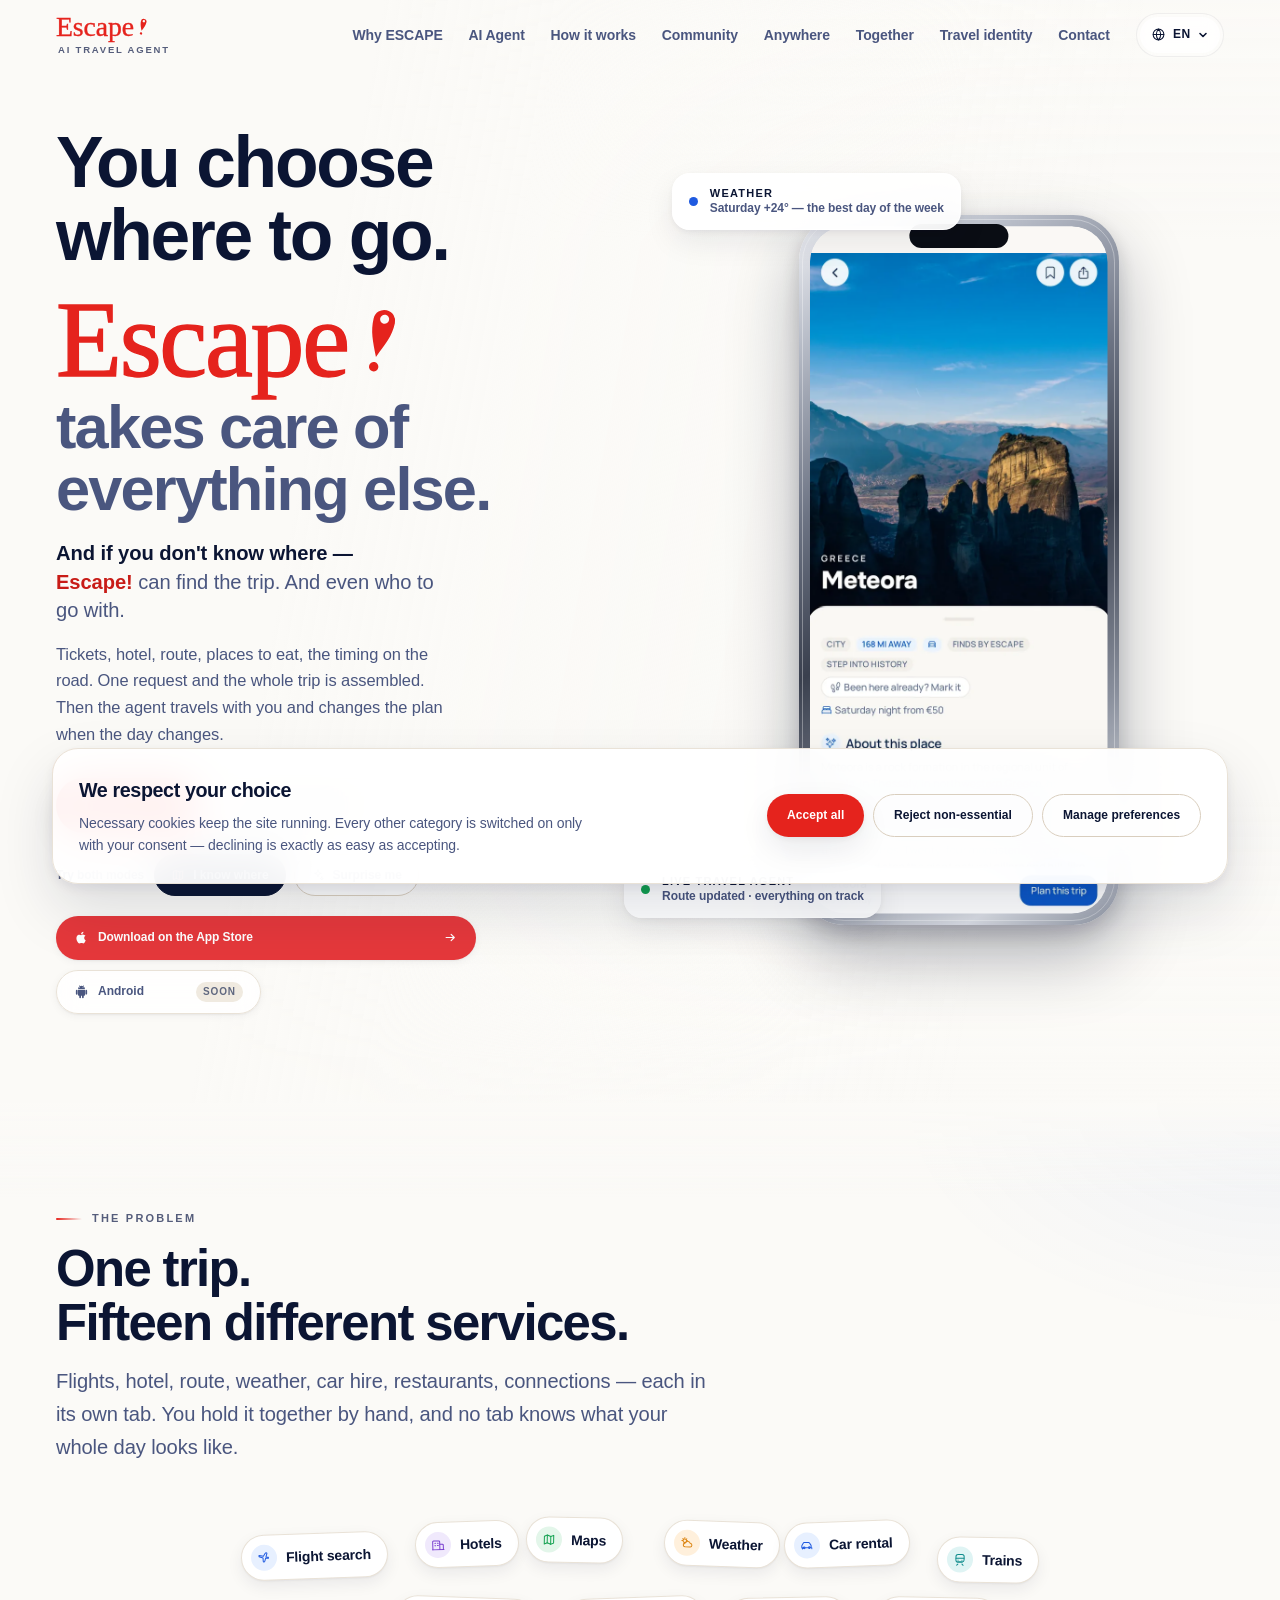
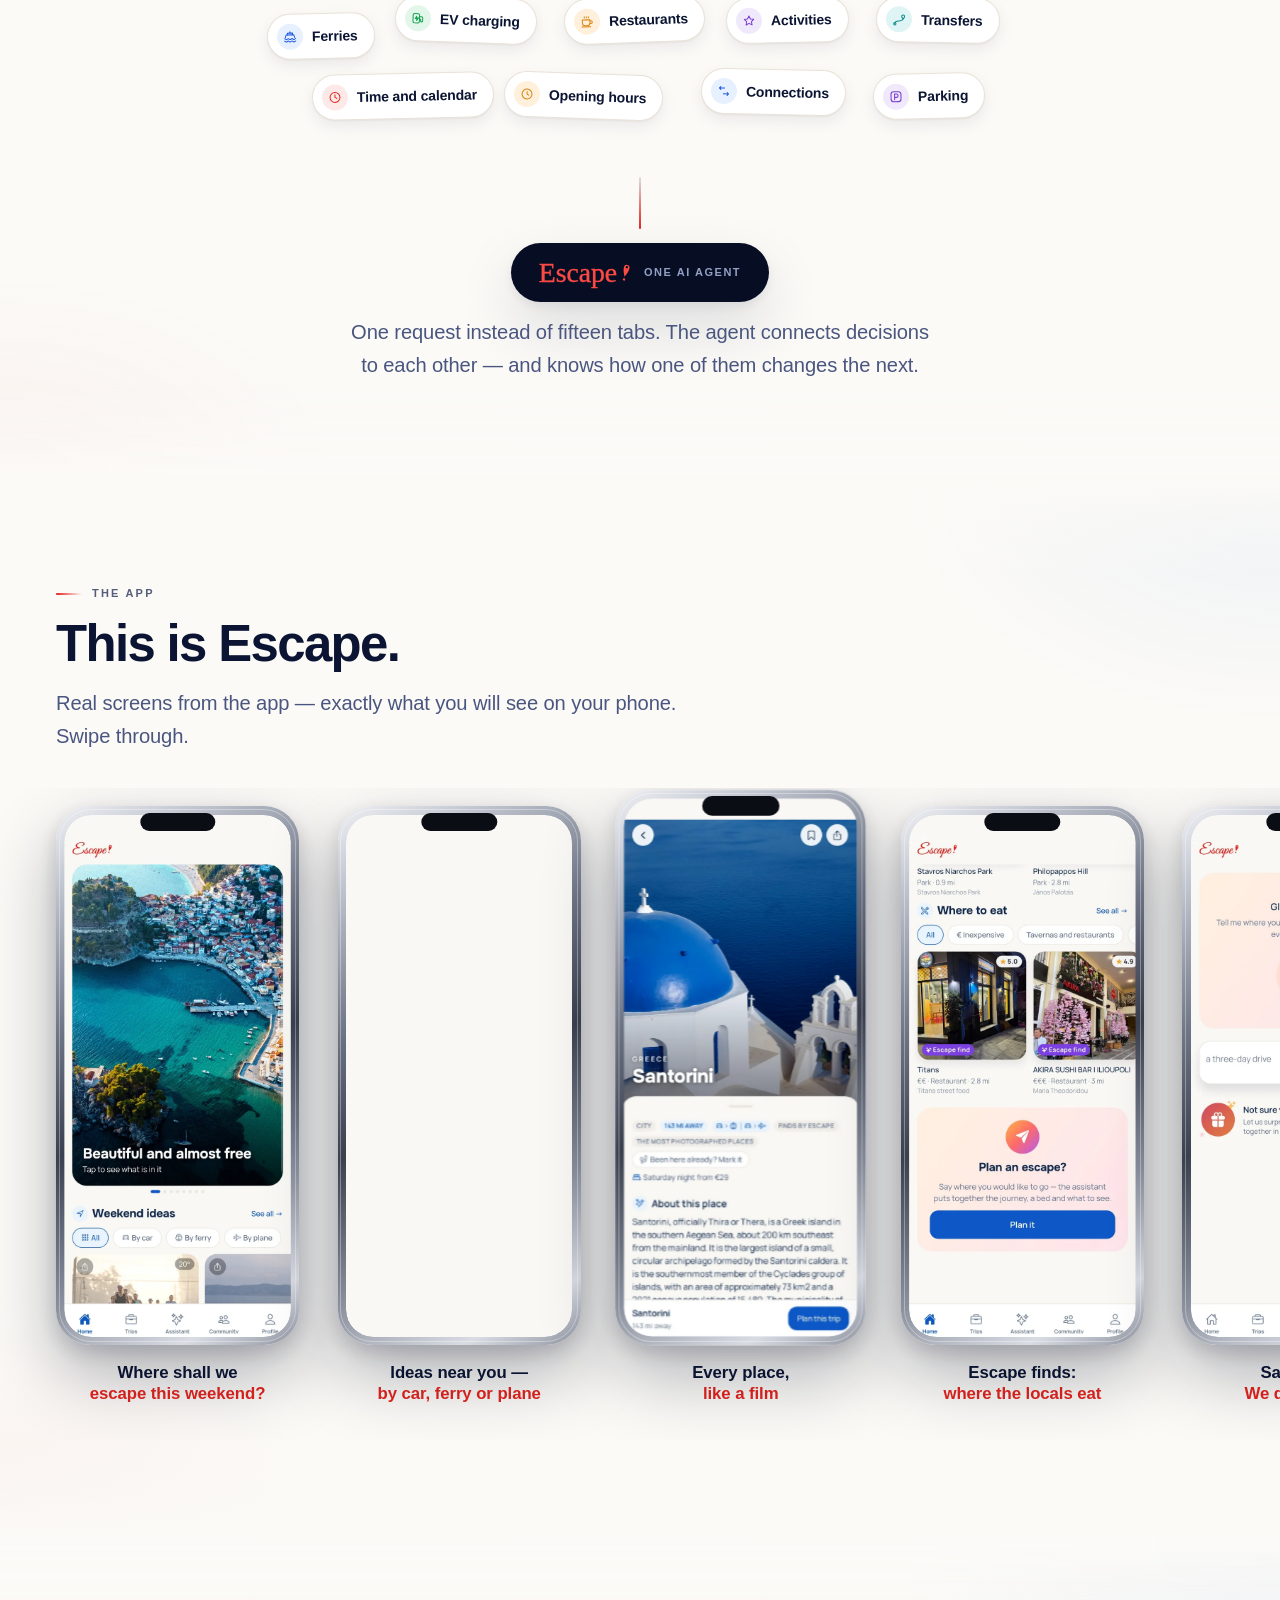
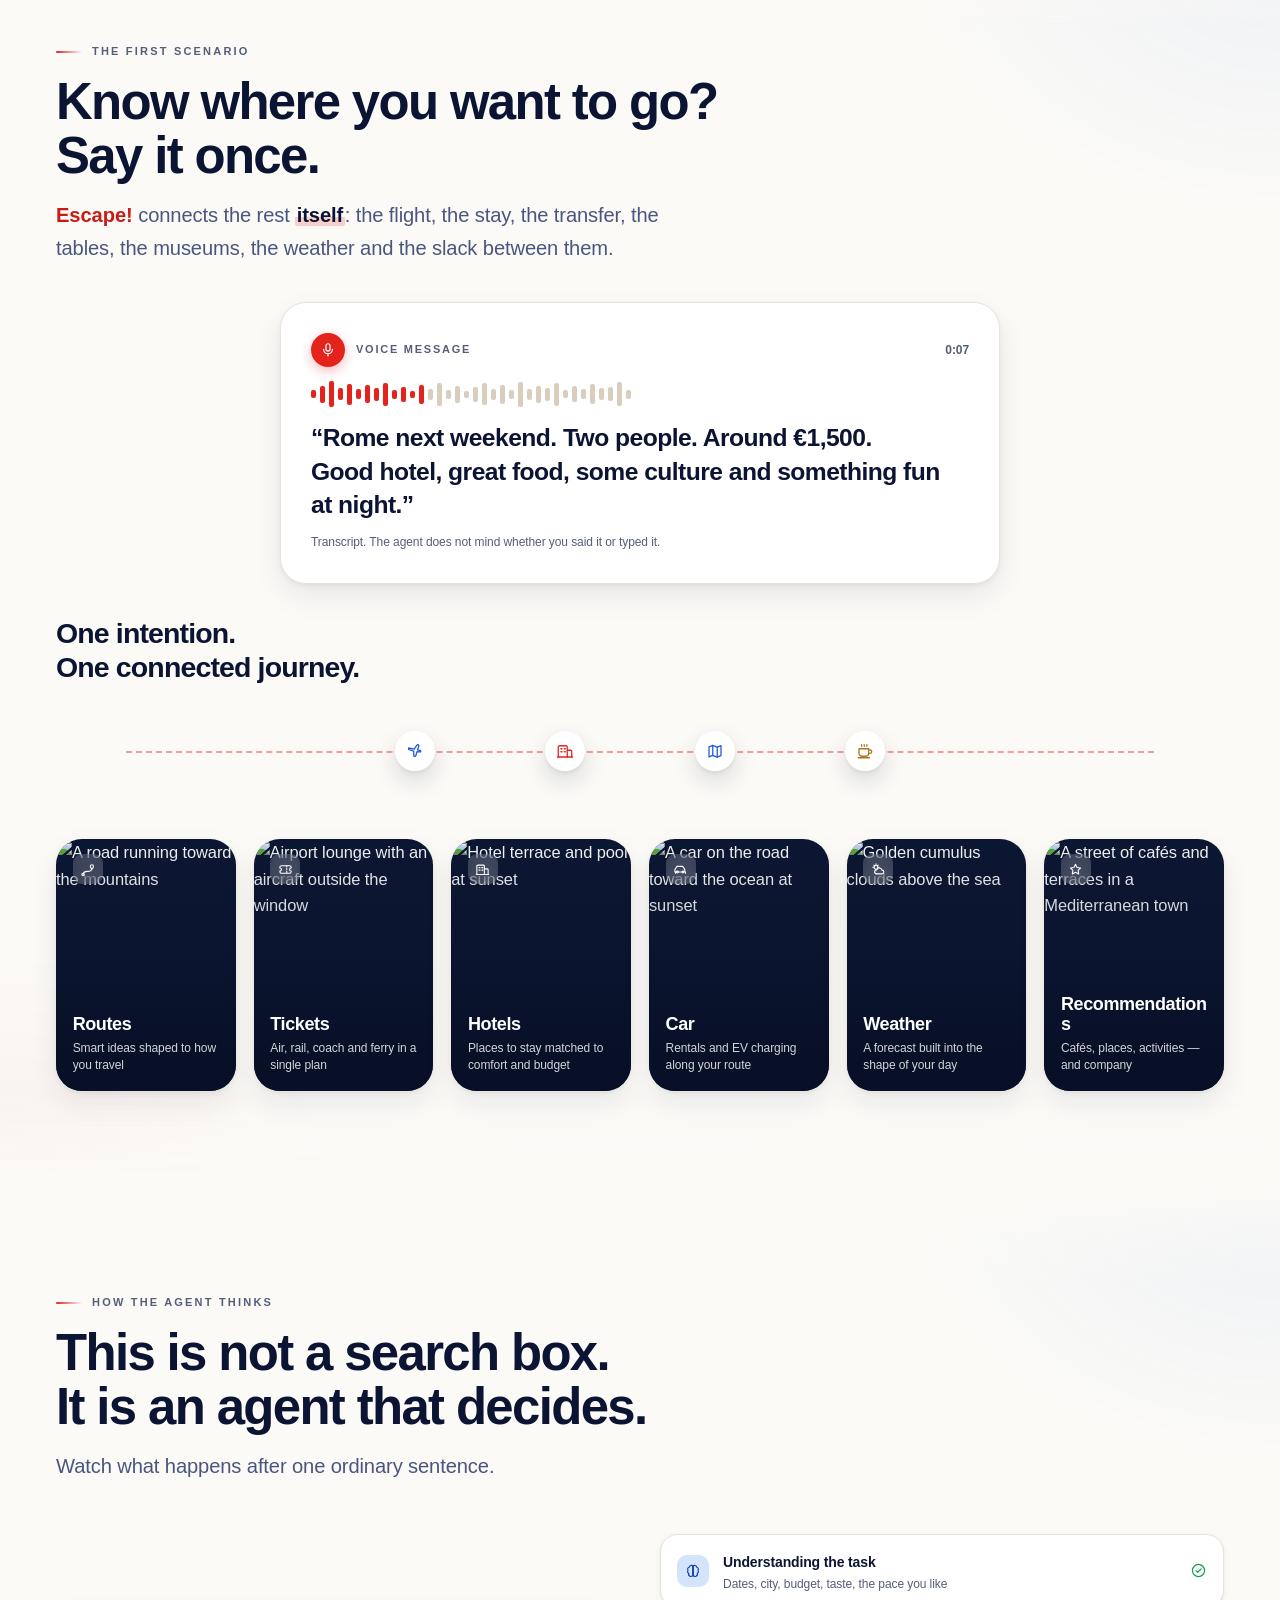
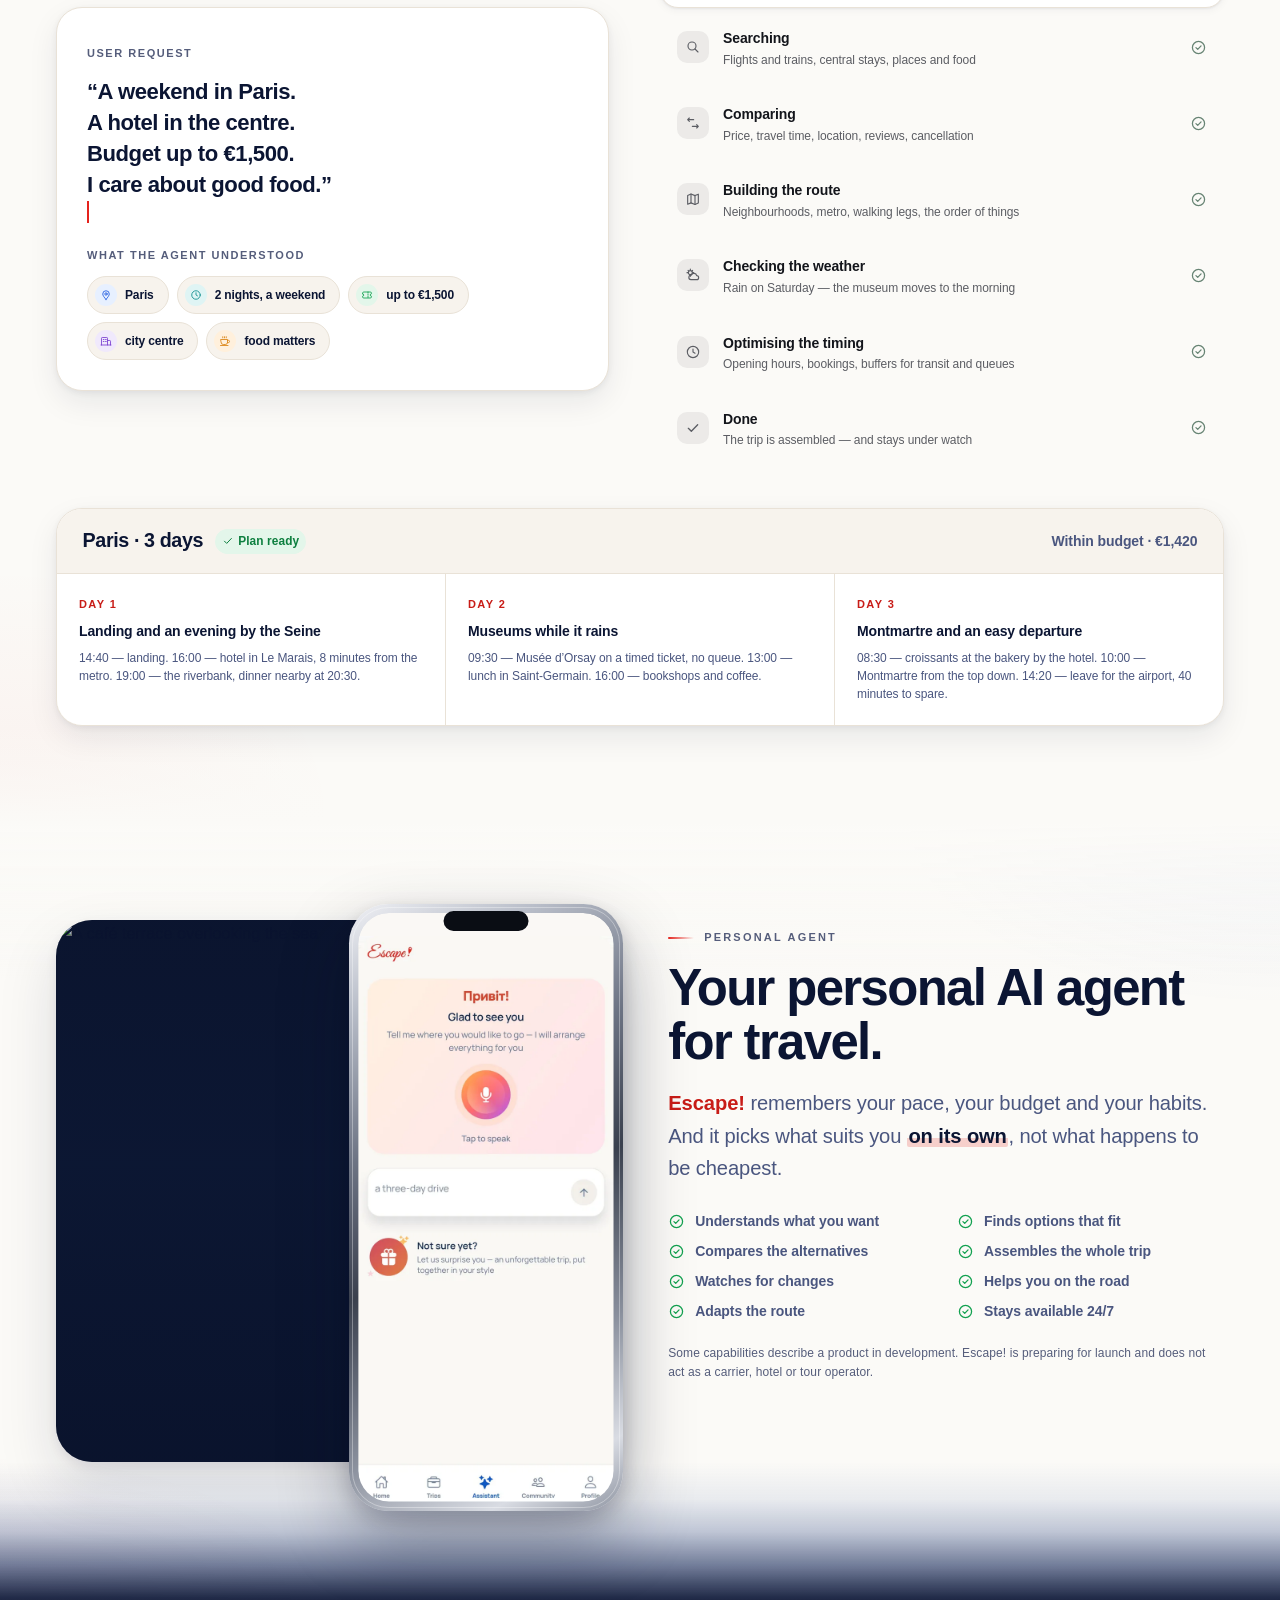
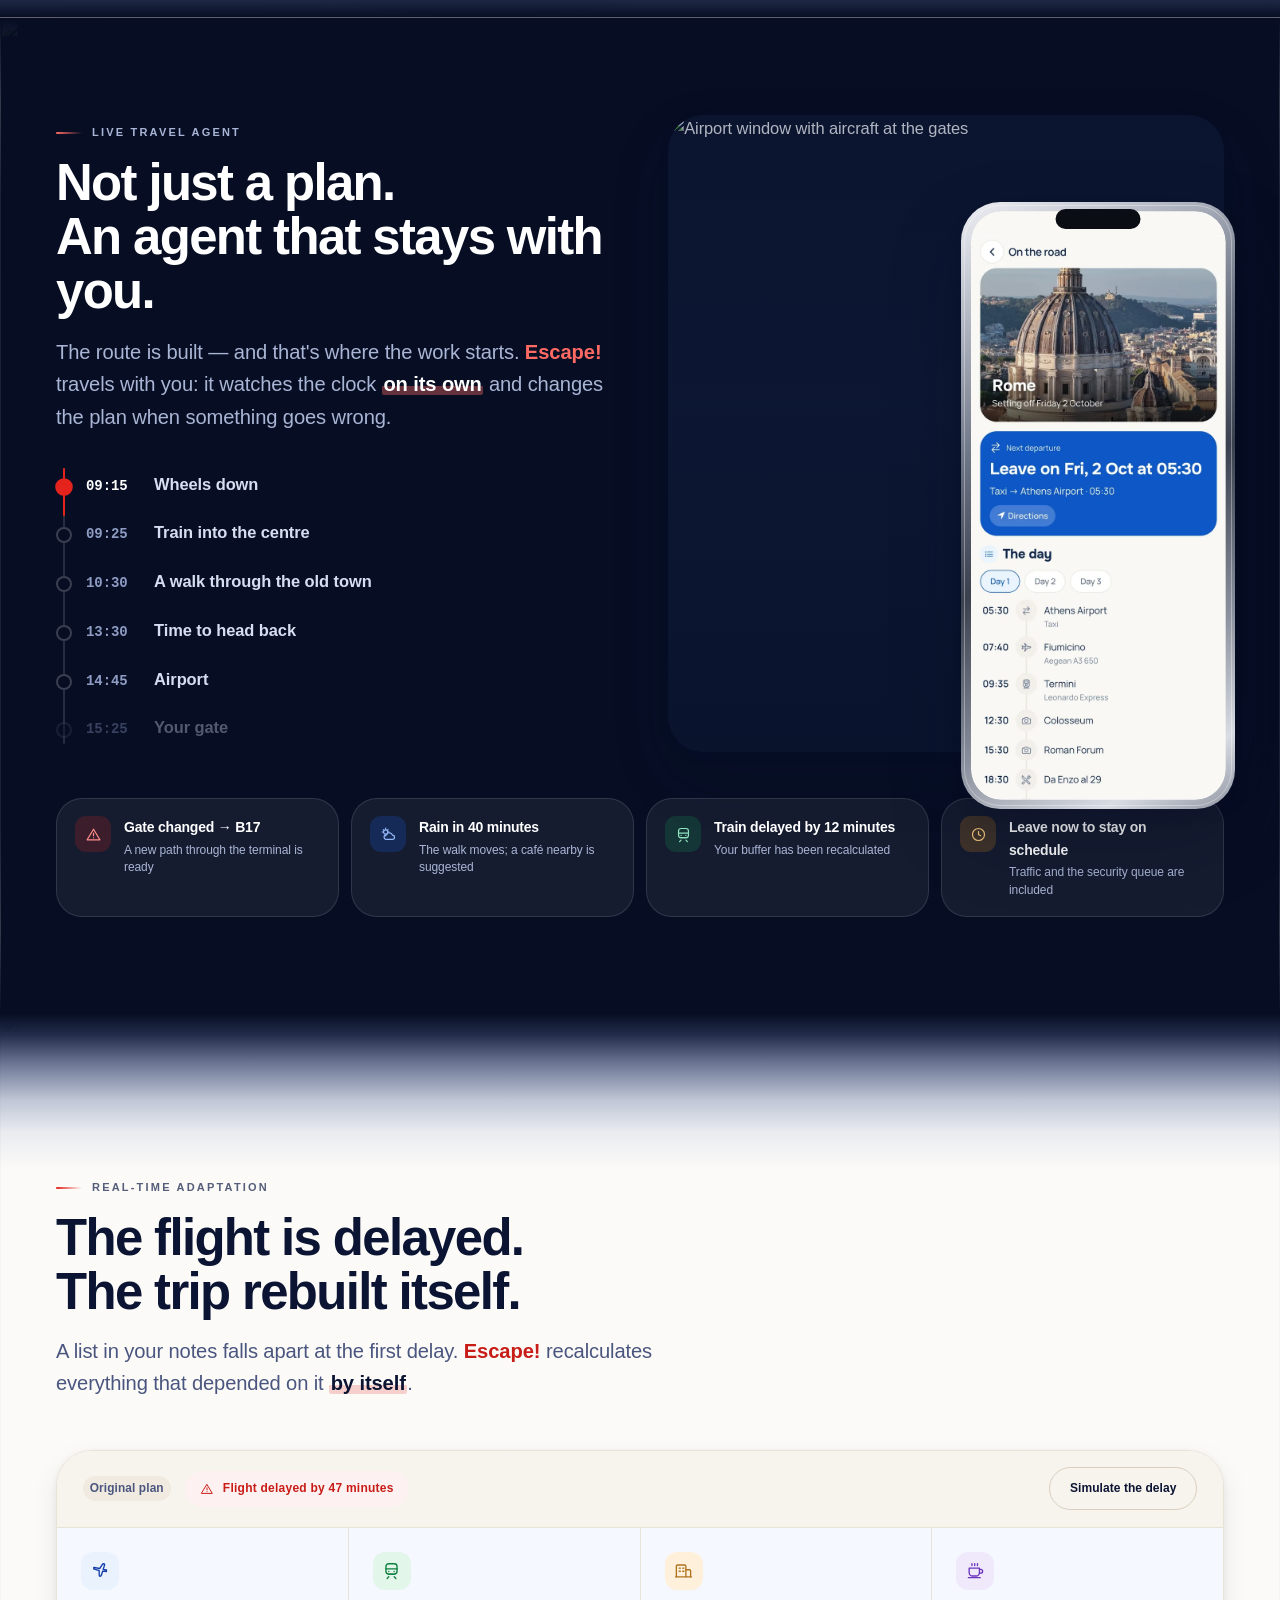
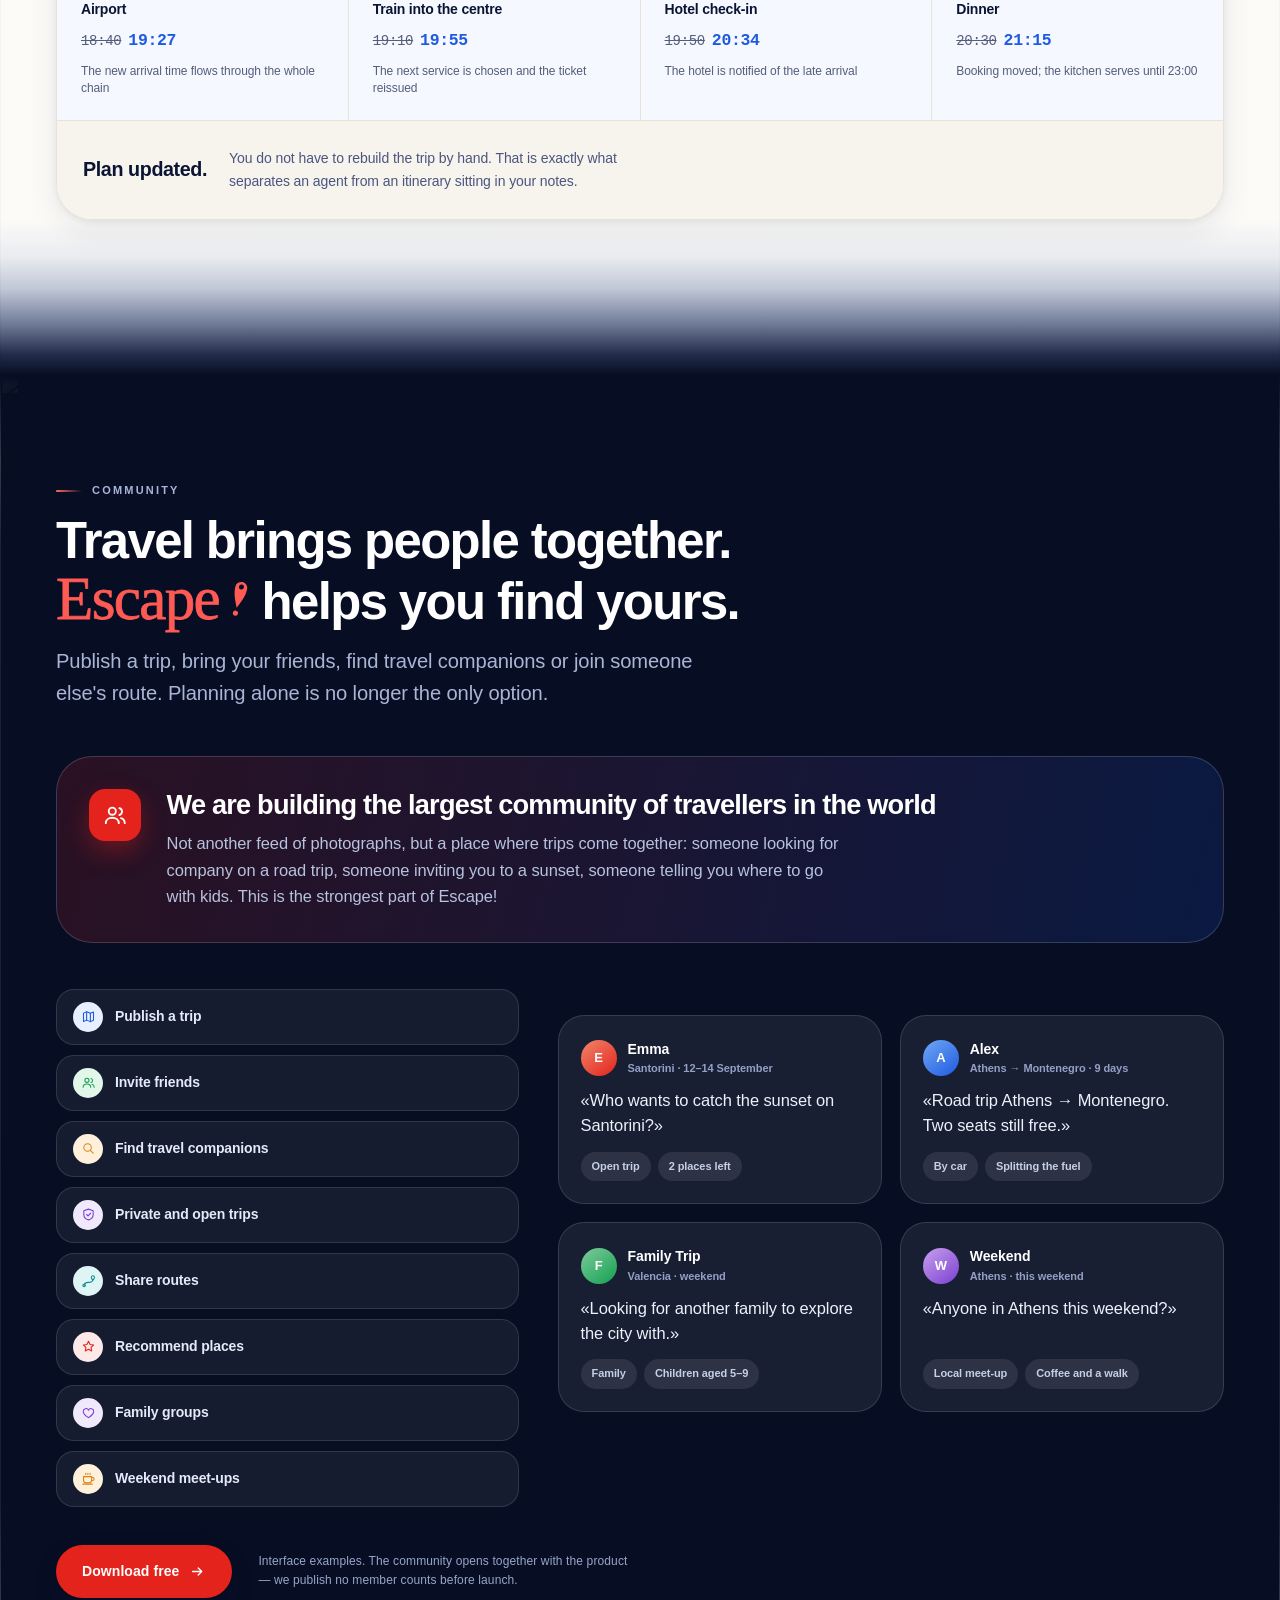
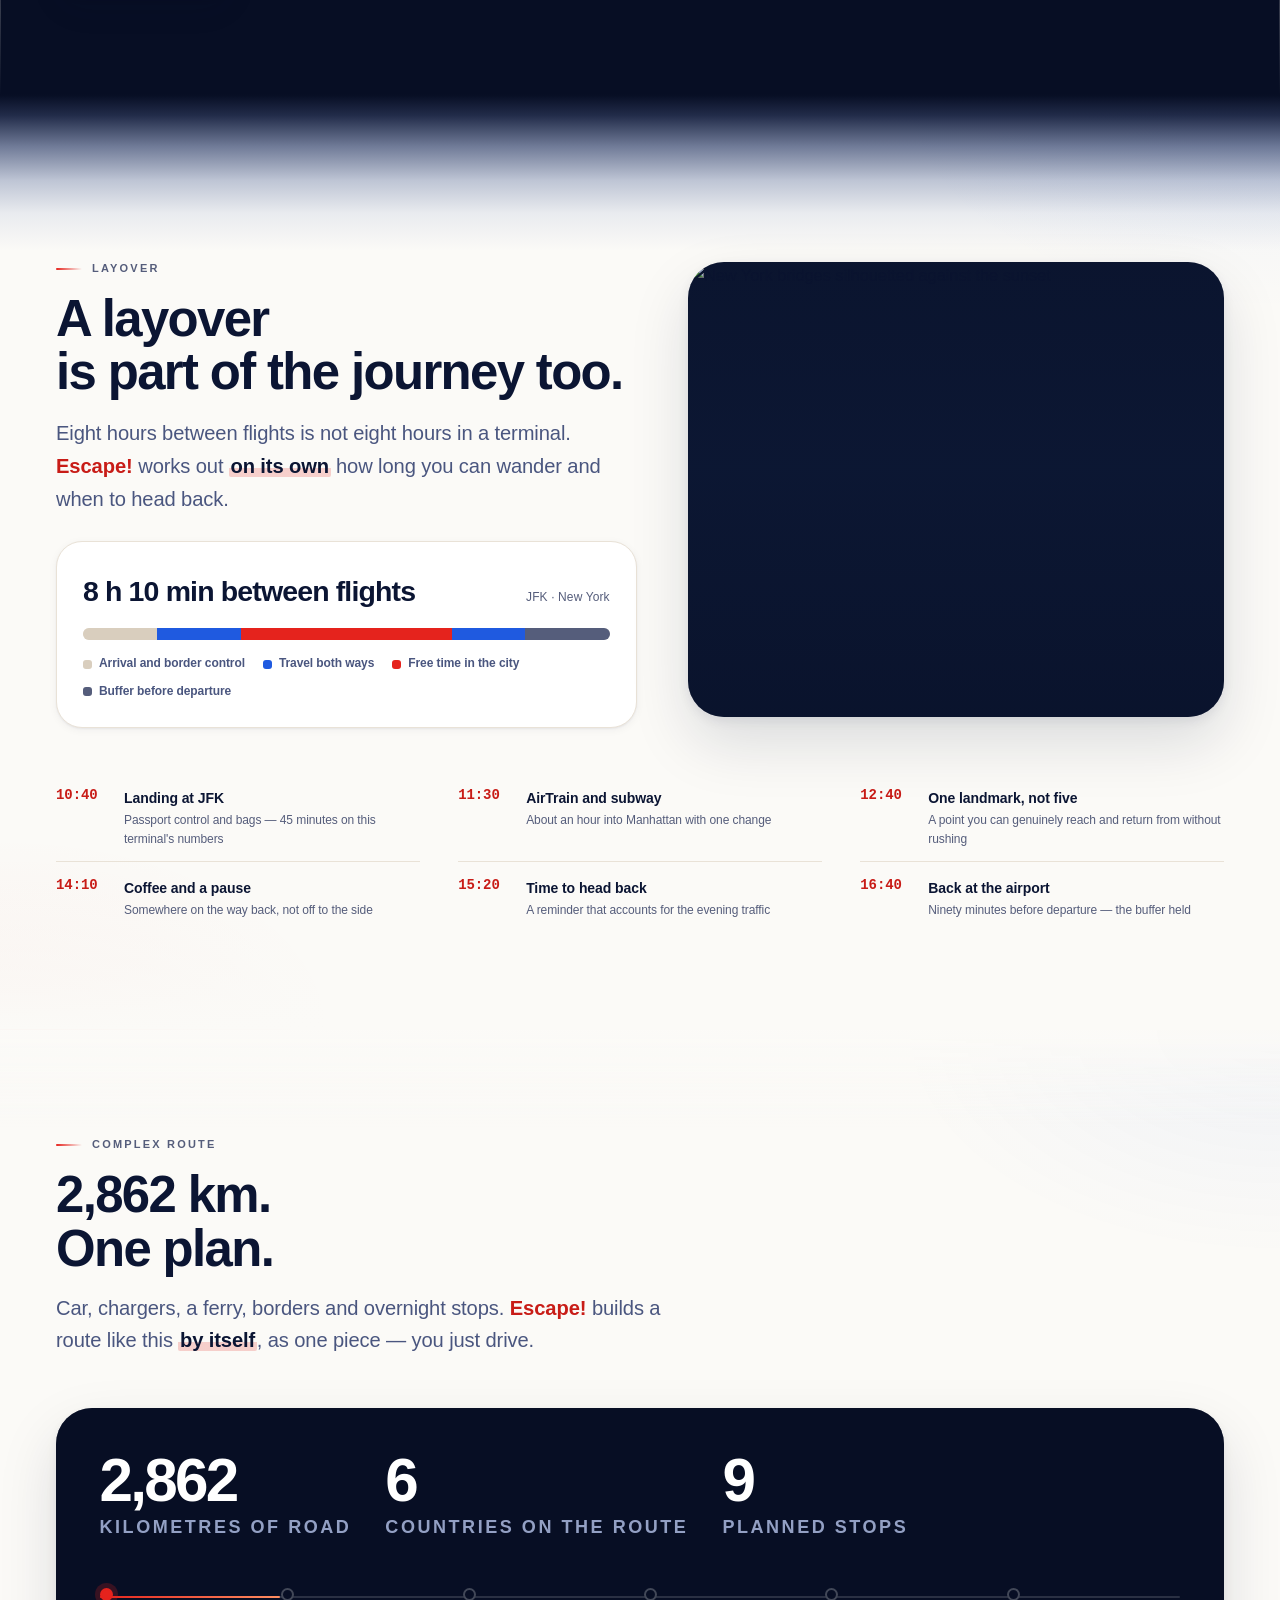
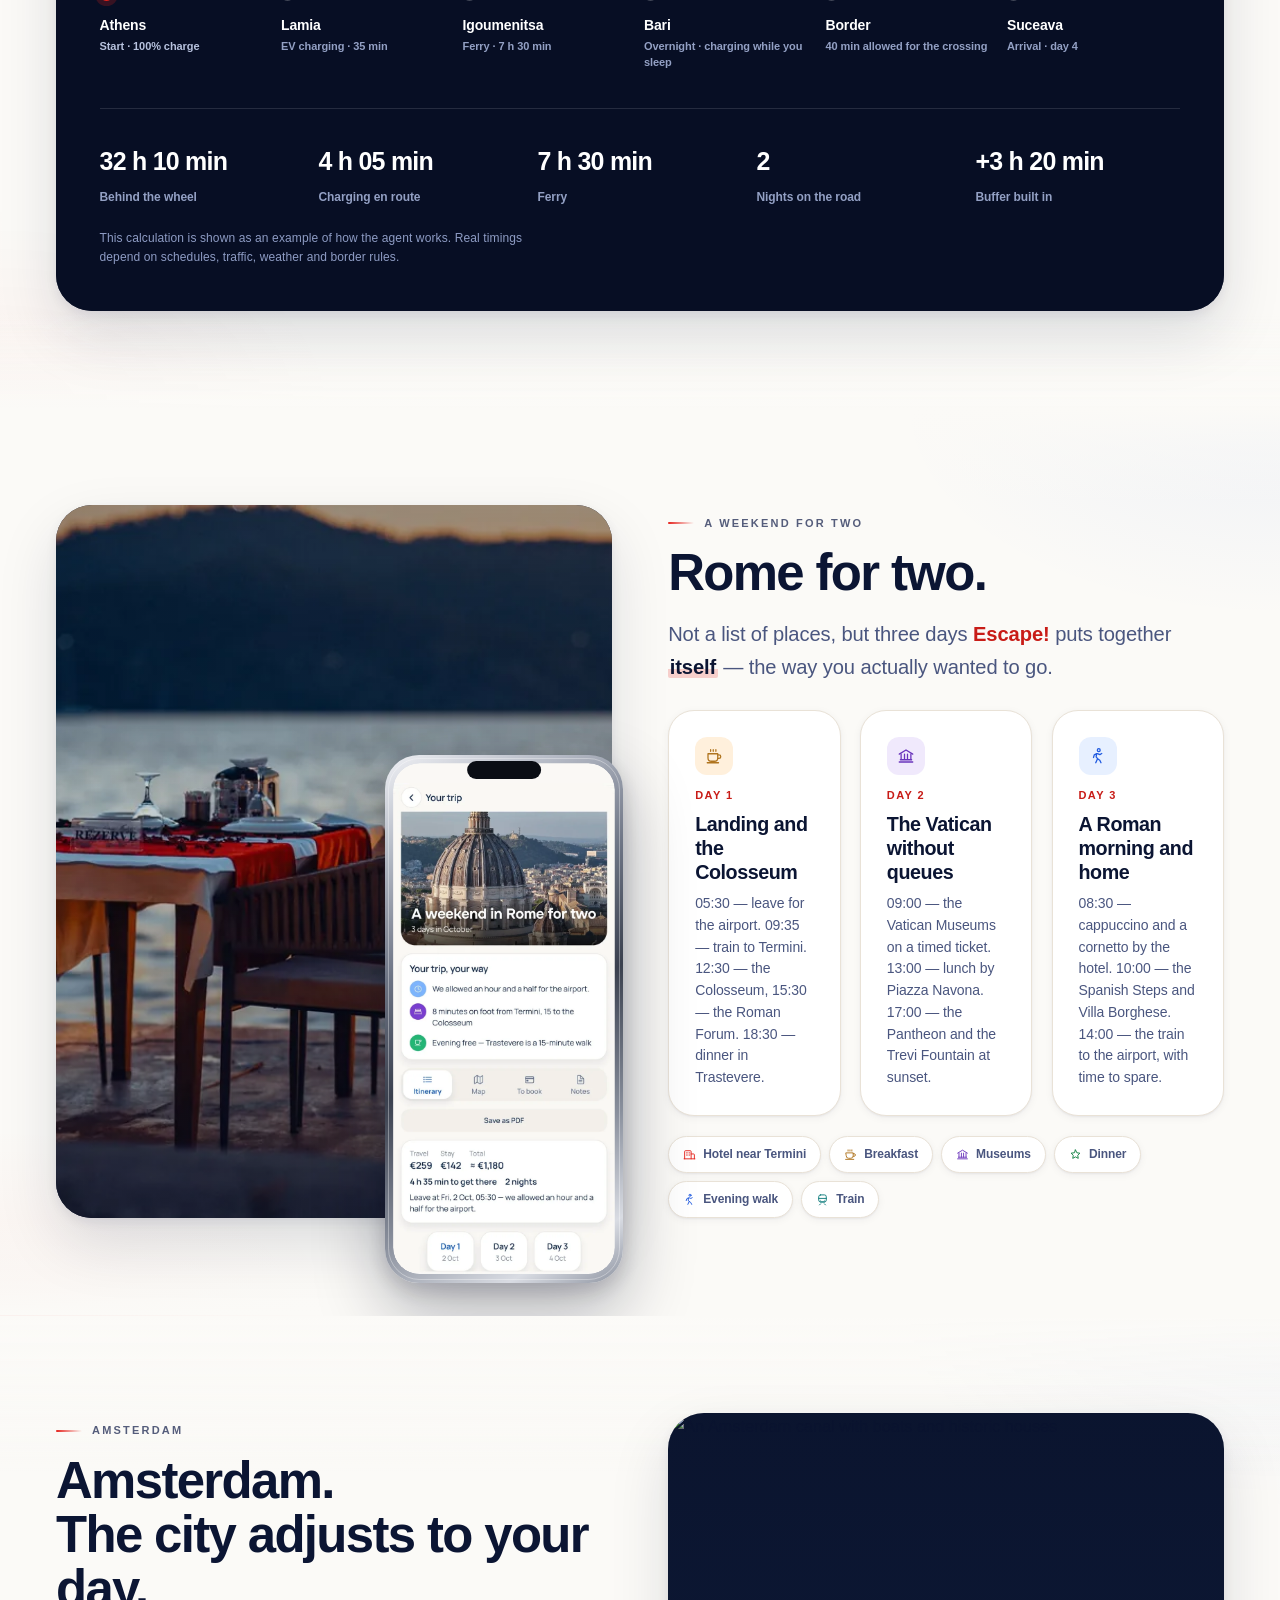
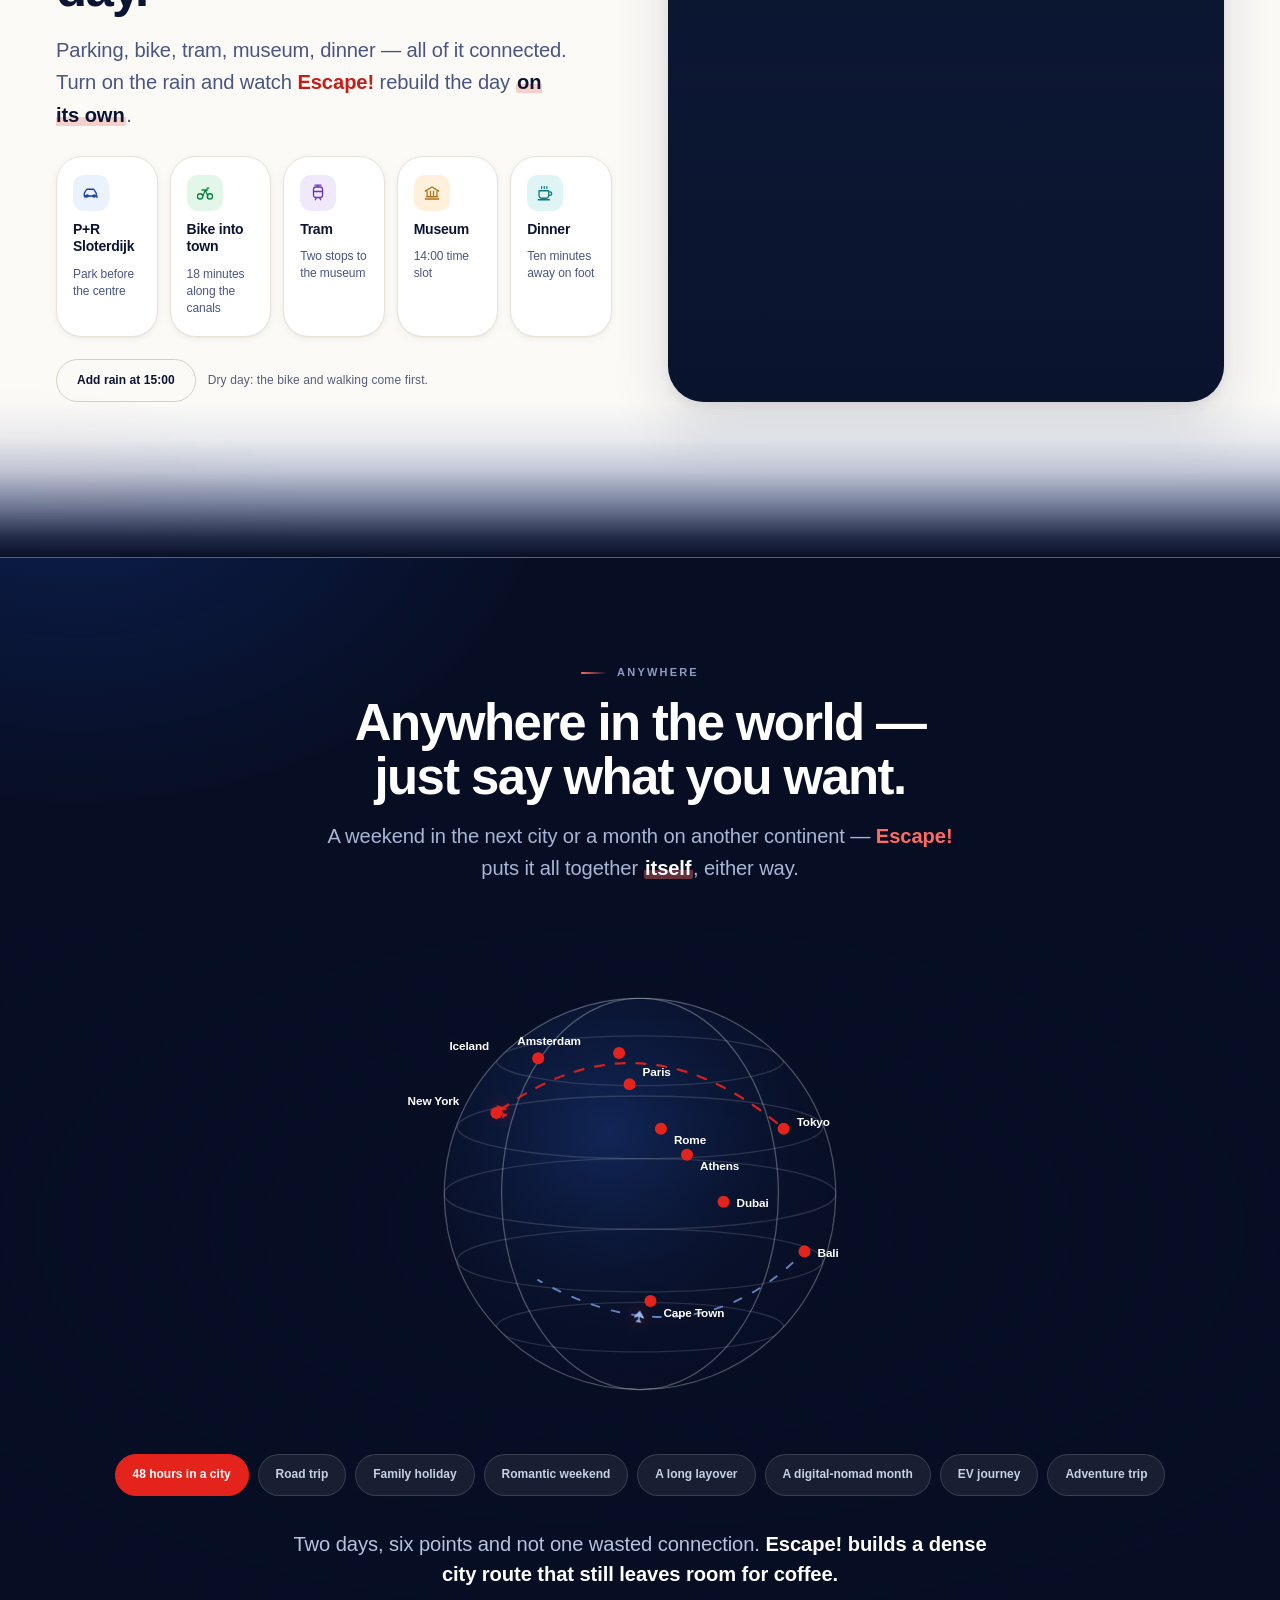
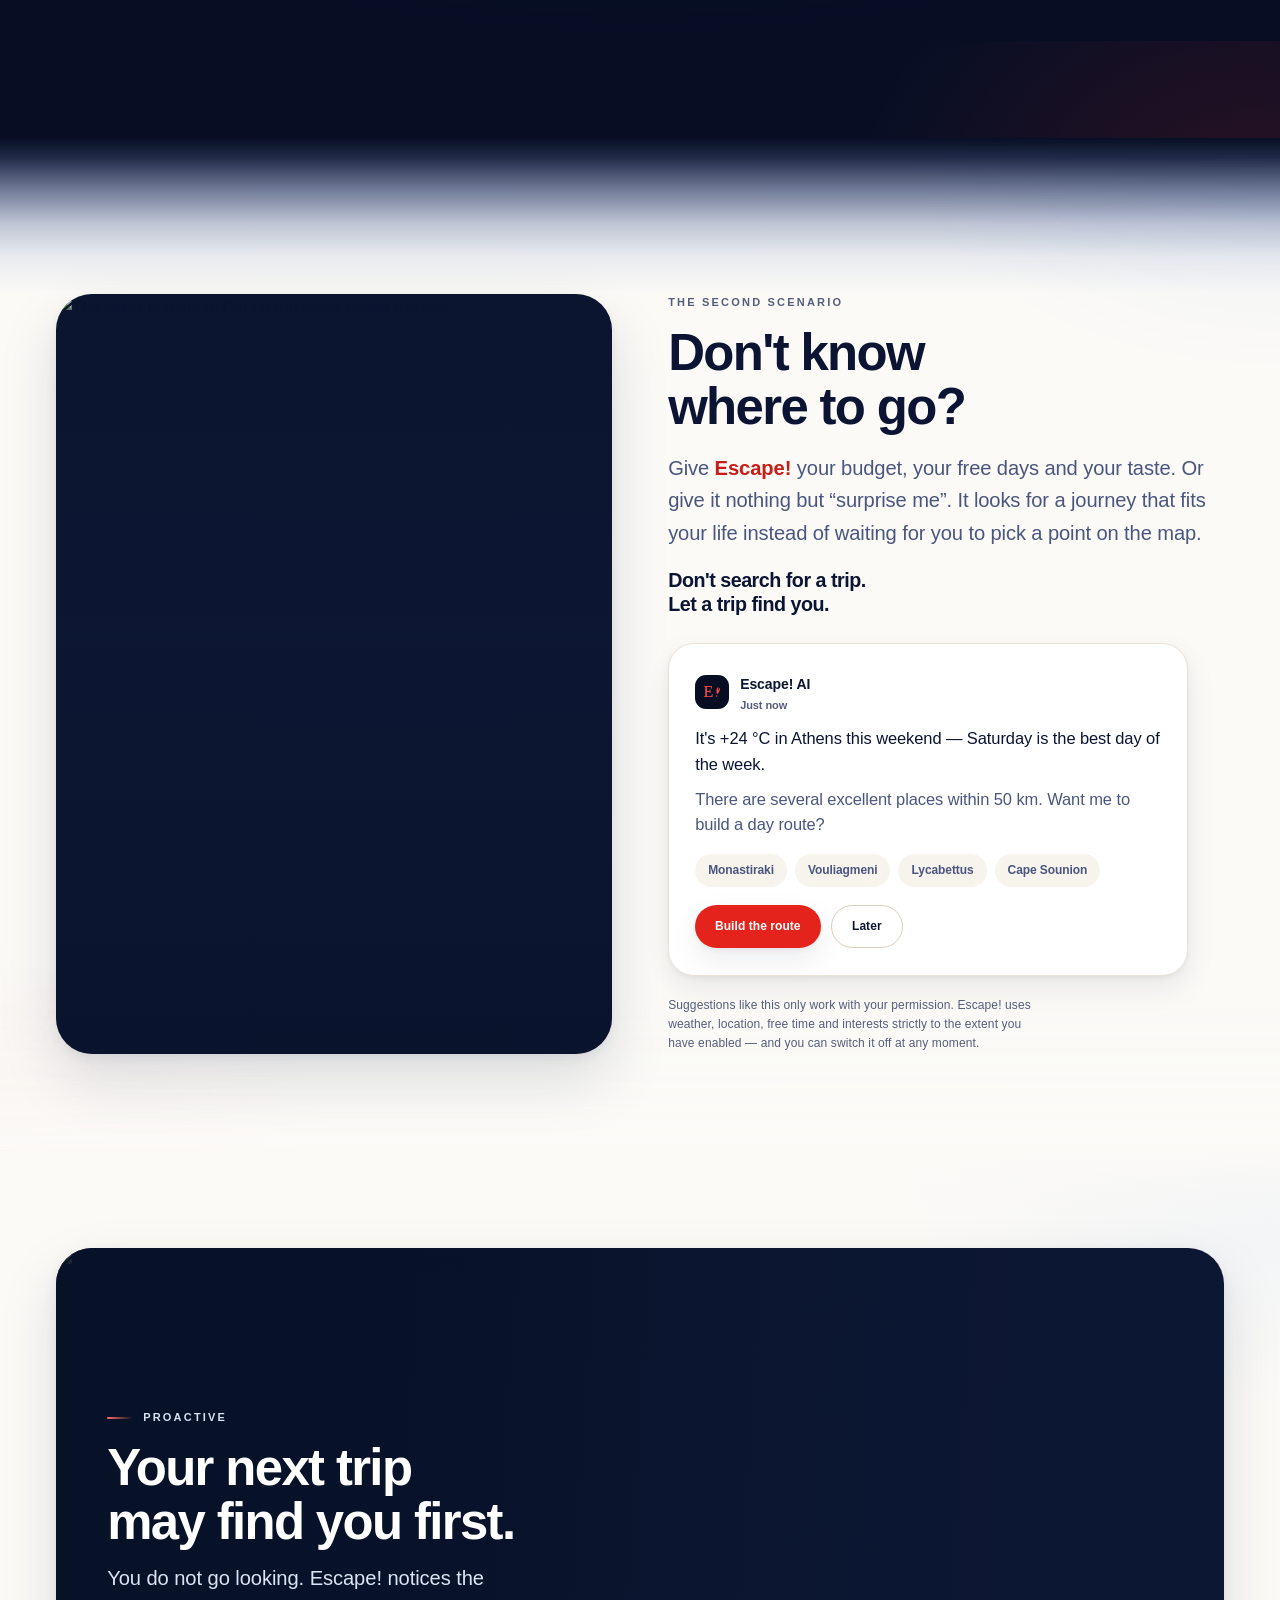
==== index.html @ a8357ba1 "The site downloads the app: App Store buttons everywhere, Android notify form The launch buttons sai" ====
<!doctype html>
<html lang="ru">
<head>
<meta charset="utf-8">
<meta name="viewport" content="width=device-width,initial-scale=1,viewport-fit=cover">
<meta name="theme-color" content="#FBFAF7">
<title>Escape! — ваш личный AI Travel Agent</title>
<meta name="description" content="Escape! — персональный AI-агент для путешествий. Опишите, чего хотите: маршрут, билеты, отель, авто, EV-зарядки, пересадки, погода и рекомендации собираются в одну поездку — и агент остаётся с вами в дороге.">
<meta name="robots" content="index,follow,max-image-preview:large">
<link rel="canonical" href="https://www.escapetravel.site/">
<link rel="alternate" hreflang="ru" href="https://www.escapetravel.site/?lang=ru">
<link rel="alternate" hreflang="uk" href="https://www.escapetravel.site/?lang=uk">
<link rel="alternate" hreflang="en" href="https://www.escapetravel.site/?lang=en">
<link rel="alternate" hreflang="el" href="https://www.escapetravel.site/?lang=el">
<link rel="alternate" hreflang="hr" href="https://www.escapetravel.site/?lang=hr">
<link rel="alternate" hreflang="es" href="https://www.escapetravel.site/?lang=es">
<link rel="alternate" hreflang="x-default" href="https://www.escapetravel.site/">

<meta property="og:type" content="website">
<meta property="og:site_name" content="Escape!">
<meta property="og:url" content="https://www.escapetravel.site/">
<meta property="og:title" content="Escape! — ваш личный AI Travel Agent">
<meta property="og:description" content="Вы ставите задачу. Escape! сам собирает всю поездку — и остаётся с вами в дороге.">
<meta property="og:image" content="https://www.escapetravel.site/img/og-escape.jpg">
<meta property="og:image:width" content="1200">
<meta property="og:image:height" content="630">
<meta property="og:locale" content="ru_RU">
<meta property="og:locale:alternate" content="uk_UA">
<meta property="og:locale:alternate" content="en_US">
<meta property="og:locale:alternate" content="el_GR">
<meta property="og:locale:alternate" content="hr_HR">
<meta property="og:locale:alternate" content="es_ES">
<meta name="twitter:card" content="summary_large_image">
<meta name="twitter:title" content="Escape! — ваш личный AI Travel Agent">
<meta name="twitter:description" content="Вы ставите задачу. Escape! сам собирает всю поездку.">
<meta name="twitter:image" content="https://www.escapetravel.site/img/og-escape.jpg">

<link rel="icon" href="/favicon.svg" type="image/svg+xml">
<link rel="apple-touch-icon" href="/apple-touch-icon.png">
<link rel="manifest" href="/site.webmanifest">

<link rel="preload" as="image" href="/img/hero-santorini-lg.webp" imagesrcset="/img/hero-santorini-sm.webp 1200w, /img/hero-santorini-lg.webp 2200w" imagesizes="100vw" fetchpriority="high">
<link rel="preload" as="font" type="font/woff2" href="/assets/fonts/greatvibes-latin-400.woff2" crossorigin>
<link rel="preload" as="font" type="font/woff2" href="/assets/fonts/onest-latin-700.woff2" crossorigin>
<link rel="stylesheet" href="/assets/fonts.css?v=f9acb6e106">
<link rel="stylesheet" href="/assets/styles.css?v=573fb6308c">

<script type="application/ld+json">
{"@context":"https://schema.org","@type":"SoftwareApplication","name":"Escape! AI Travel Agent","applicationCategory":"TravelApplication","operatingSystem":"iOS, Android","url":"https://www.escapetravel.site/","description":"Personal AI travel agent that plans, organises and accompanies a whole journey — routes, tickets, hotels, cars, EV charging, transfers, weather and recommendations in one agent.","inLanguage":["ru","uk","en"],"author":{"@type":"Person","name":"Dmytro Sukhyna"},"publisher":{"@type":"Organization","name":"Escape!","url":"https://www.escapetravel.site/","email":"escape.travel.ai@gmail.com"}}
</script>
</head>
<body>
<a class="skip" href="#main" data-i18n="a11ySkip">Перейти к содержанию</a>

<!-- ===== icon sprite ===== -->
<svg width="0" height="0" style="position:absolute" aria-hidden="true" focusable="false"><defs>
  <symbol id="brand-pin" viewBox="0 0 44 84"><g transform="rotate(13 22 40)" fill="currentColor">
    <path fill-rule="evenodd" d="M22 64C14 46 9 36 9 20A13 13 0 1 1 35 20C35 36 30 46 22 64ZM27.4 18A5.4 5.4 0 1 0 16.6 18A5.4 5.4 0 1 0 27.4 18Z"/>
    <circle cx="22" cy="76" r="5.6"/>
  </g></symbol>

  <g id="ico" fill="none" stroke="currentColor" stroke-width="1.7" stroke-linecap="round" stroke-linejoin="round"></g>
  <symbol id="i-route" viewBox="0 0 24 24" fill="none" stroke="currentColor" stroke-width="1.7" stroke-linecap="round" stroke-linejoin="round"><path d="M5 20c0-4 3-5 7-5s7-1 7-5"/><circle cx="5" cy="20" r="2"/><path d="M19 4.5c1.4 0 2.5 1.1 2.5 2.5 0 2-2.5 4.5-2.5 4.5S16.5 9 16.5 7c0-1.4 1.1-2.5 2.5-2.5Z"/></symbol>
  <symbol id="i-ticket" viewBox="0 0 24 24" fill="none" stroke="currentColor" stroke-width="1.7" stroke-linecap="round" stroke-linejoin="round"><path d="M3 8.5A2.5 2.5 0 0 1 5.5 6h13A2.5 2.5 0 0 1 21 8.5v1a2.5 2.5 0 0 0 0 5v1a2.5 2.5 0 0 1-2.5 2.5h-13A2.5 2.5 0 0 1 3 15.5v-1a2.5 2.5 0 0 0 0-5Z"/><path d="M14 6v12" stroke-dasharray="2 2.4"/></symbol>
  <symbol id="i-hotel" viewBox="0 0 24 24" fill="none" stroke="currentColor" stroke-width="1.7" stroke-linecap="round" stroke-linejoin="round"><path d="M3 20V6.5A1.5 1.5 0 0 1 4.5 5h9A1.5 1.5 0 0 1 15 6.5V20"/><path d="M15 11h4.5A1.5 1.5 0 0 1 21 12.5V20"/><path d="M2 20h20"/><path d="M6.5 9h1.5M11 9h1.5M6.5 13h1.5M11 13h1.5"/></symbol>
  <symbol id="i-car" viewBox="0 0 24 24" fill="none" stroke="currentColor" stroke-width="1.7" stroke-linecap="round" stroke-linejoin="round"><path d="M4 16v2M20 16v2"/><path d="M3 16v-3.2a2 2 0 0 1 .3-1L5.6 8A2 2 0 0 1 7.3 7h7.4a2 2 0 0 1 1.7 1l2.3 3.8a2 2 0 0 1 .3 1V16Z"/><circle cx="7" cy="16" r="1.4"/><circle cx="16" cy="16" r="1.4"/></symbol>
  <symbol id="i-weather" viewBox="0 0 24 24" fill="none" stroke="currentColor" stroke-width="1.7" stroke-linecap="round" stroke-linejoin="round"><circle cx="8" cy="8.5" r="3"/><path d="M8 3v1.5M8 12.5V14M3 8.5h1.5M11.5 8.5H13M4.6 5.1l1 1M11.4 5.1l-1 1"/><path d="M9 19h8.5a3 3 0 0 0 0-6 4.2 4.2 0 0 0-8-.9A3.1 3.1 0 0 0 9 19Z"/></symbol>
  <symbol id="i-star" viewBox="0 0 24 24" fill="none" stroke="currentColor" stroke-width="1.7" stroke-linecap="round" stroke-linejoin="round"><path d="m12 3.6 2.5 5.2 5.6.8-4 3.9 1 5.6-5.1-2.7-5.1 2.7 1-5.6-4-3.9 5.6-.8Z"/></symbol>
  <symbol id="i-brain" viewBox="0 0 24 24" fill="none" stroke="currentColor" stroke-width="1.7" stroke-linecap="round" stroke-linejoin="round"><path d="M12 5.2a3 3 0 0 0-5.6 1.2A2.8 2.8 0 0 0 4.6 11a2.9 2.9 0 0 0 1.1 4.6A3 3 0 0 0 12 18Z"/><path d="M12 5.2a3 3 0 0 1 5.6 1.2A2.8 2.8 0 0 1 19.4 11a2.9 2.9 0 0 1-1.1 4.6A3 3 0 0 1 12 18Z"/><path d="M12 5.2V18"/></symbol>
  <symbol id="i-search" viewBox="0 0 24 24" fill="none" stroke="currentColor" stroke-width="1.7" stroke-linecap="round" stroke-linejoin="round"><circle cx="10.5" cy="10.5" r="6"/><path d="m15 15 4.5 4.5"/></symbol>
  <symbol id="i-compare" viewBox="0 0 24 24" fill="none" stroke="currentColor" stroke-width="1.7" stroke-linecap="round" stroke-linejoin="round"><path d="M4 7h9M4 7l2.5-2.5M4 7l2.5 2.5"/><path d="M20 17h-9M20 17l-2.5-2.5M20 17l-2.5 2.5"/></symbol>
  <symbol id="i-map" viewBox="0 0 24 24" fill="none" stroke="currentColor" stroke-width="1.7" stroke-linecap="round" stroke-linejoin="round"><path d="m9 4.5 6 2.4 5-2.1v13.3l-5 2.1-6-2.4-5 2.1V6.6Z"/><path d="M9 4.5V18M15 6.9v13.3"/></symbol>
  <symbol id="i-clock" viewBox="0 0 24 24" fill="none" stroke="currentColor" stroke-width="1.7" stroke-linecap="round" stroke-linejoin="round"><circle cx="12" cy="12" r="8.5"/><path d="M12 7.5V12l3 1.8"/></symbol>
  <symbol id="i-check" viewBox="0 0 24 24" fill="none" stroke="currentColor" stroke-width="2" stroke-linecap="round" stroke-linejoin="round"><path d="m5 12.5 4.5 4.5L19 7"/></symbol>
  <symbol id="i-check-c" viewBox="0 0 24 24" fill="none" stroke="currentColor" stroke-width="1.8" stroke-linecap="round" stroke-linejoin="round"><circle cx="12" cy="12" r="8.6"/><path d="m8.4 12.2 2.5 2.5 4.7-5"/></symbol>
  <symbol id="i-plane" viewBox="0 0 24 24" fill="none" stroke="currentColor" stroke-width="1.7" stroke-linecap="round" stroke-linejoin="round"><path d="M10.3 12.3 3.5 10V8l7.5 1.5 3-4.6c.6-.9 1.2-1.4 2-1.4.9 0 1.4.7 1.1 1.7l-1.7 5.4 4.1.8v1.9l-4.7-.6-1.6 5c-.3 1-.9 1.6-1.7 1.6-.7 0-1.1-.5-1.1-1.3Z"/></symbol>
  <symbol id="i-train" viewBox="0 0 24 24" fill="none" stroke="currentColor" stroke-width="1.7" stroke-linecap="round" stroke-linejoin="round"><rect x="5" y="3.5" width="14" height="13" rx="3.5"/><path d="M5 10h14M8.5 20l-2 2M15.5 20l2 2M8 16.5h8"/><circle cx="8.6" cy="13.3" r=".9" fill="currentColor" stroke="none"/><circle cx="15.4" cy="13.3" r=".9" fill="currentColor" stroke="none"/></symbol>
  <symbol id="i-bike" viewBox="0 0 24 24" fill="none" stroke="currentColor" stroke-width="1.7" stroke-linecap="round" stroke-linejoin="round"><circle cx="5.5" cy="16.5" r="3.5"/><circle cx="18.5" cy="16.5" r="3.5"/><path d="M9 16.5 12.5 8h3M12.5 8l3.5 8.5M8 8h3.4M14.5 5.5h2.5"/></symbol>
  <symbol id="i-tram" viewBox="0 0 24 24" fill="none" stroke="currentColor" stroke-width="1.7" stroke-linecap="round" stroke-linejoin="round"><rect x="6" y="4" width="12" height="14" rx="3"/><path d="M6 10h12M12 4V1.6M8 1.6h8M8.5 21l1.5-3M15.5 21 14 18"/></symbol>
  <symbol id="i-walk" viewBox="0 0 24 24" fill="none" stroke="currentColor" stroke-width="1.7" stroke-linecap="round" stroke-linejoin="round"><circle cx="13" cy="4.2" r="1.9"/><path d="m9 21 2.4-5.4-1.9-2.4.8-4.4L7 10.5 6 14"/><path d="m11.4 15.6 3 2 1.6 3.4M11.3 8.8l3.2 1.3 2.5-1.4"/></symbol>
  <symbol id="i-bell" viewBox="0 0 24 24" fill="none" stroke="currentColor" stroke-width="1.7" stroke-linecap="round" stroke-linejoin="round"><path d="M6.5 10a5.5 5.5 0 0 1 11 0c0 4 1.5 5.5 1.5 5.5H5S6.5 14 6.5 10Z"/><path d="M10.2 19a2 2 0 0 0 3.6 0"/></symbol>
  <symbol id="i-alert" viewBox="0 0 24 24" fill="none" stroke="currentColor" stroke-width="1.7" stroke-linecap="round" stroke-linejoin="round"><path d="M12 4.5 21 19.5H3Z"/><path d="M12 10v3.6M12 16.6v.1"/></symbol>
  <symbol id="i-globe" viewBox="0 0 24 24" fill="none" stroke="currentColor" stroke-width="1.7" stroke-linecap="round" stroke-linejoin="round"><circle cx="12" cy="12" r="8.6"/><path d="M3.6 12h16.8"/><path d="M12 3.4c2.3 2.4 3.5 5.4 3.5 8.6s-1.2 6.2-3.5 8.6c-2.3-2.4-3.5-5.4-3.5-8.6S9.7 5.8 12 3.4Z"/></symbol>
  <symbol id="i-users" viewBox="0 0 24 24" fill="none" stroke="currentColor" stroke-width="1.7" stroke-linecap="round" stroke-linejoin="round"><circle cx="9.5" cy="8.5" r="3.3"/><path d="M3.5 19.5c0-3.1 2.7-5 6-5s6 1.9 6 5"/><path d="M16 5.6a3.3 3.3 0 0 1 0 6.4M17.5 14.9c2 .6 3.5 2.2 3.5 4.6"/></symbol>
  <symbol id="i-spark" viewBox="0 0 24 24" fill="none" stroke="currentColor" stroke-width="1.7" stroke-linecap="round" stroke-linejoin="round"><path d="M12 3.5c.6 3.9 1.8 5.1 5.7 5.7-3.9.6-5.1 1.8-5.7 5.7-.6-3.9-1.8-5.1-5.7-5.7 3.9-.6 5.1-1.8 5.7-5.7Z"/><path d="M18.5 15.6c.3 1.7.8 2.2 2.5 2.5-1.7.3-2.2.8-2.5 2.5-.3-1.7-.8-2.2-2.5-2.5 1.7-.3 2.2-.8 2.5-2.5Z"/></symbol>
  <symbol id="i-shield" viewBox="0 0 24 24" fill="none" stroke="currentColor" stroke-width="1.7" stroke-linecap="round" stroke-linejoin="round"><path d="M12 3.4 19.5 6v6c0 4.3-3 7.4-7.5 8.6C7.5 19.4 4.5 16.3 4.5 12V6Z"/><path d="m9 12 2.2 2.2L15.4 10"/></symbol>
  <symbol id="i-bolt" viewBox="0 0 24 24" fill="none" stroke="currentColor" stroke-width="1.7" stroke-linecap="round" stroke-linejoin="round"><path d="M13.2 2.8 5 13.6h5.6L10 21.2 18.6 10H13Z"/></symbol>
  <symbol id="i-heart" viewBox="0 0 24 24" fill="none" stroke="currentColor" stroke-width="1.7" stroke-linecap="round" stroke-linejoin="round"><path d="M12 20.2C6.5 16.6 3.6 13.6 3.6 10.2A4.4 4.4 0 0 1 12 8.3a4.4 4.4 0 0 1 8.4 1.9c0 3.4-2.9 6.4-8.4 10Z"/></symbol>
  <symbol id="i-mail" viewBox="0 0 24 24" fill="none" stroke="currentColor" stroke-width="1.7" stroke-linecap="round" stroke-linejoin="round"><rect x="3" y="5.5" width="18" height="13" rx="2.6"/><path d="m3.8 7.4 7.1 5.2c.7.5 1.5.5 2.2 0l7.1-5.2"/></symbol>
  <symbol id="i-pin" viewBox="0 0 24 24" fill="none" stroke="currentColor" stroke-width="1.7" stroke-linecap="round" stroke-linejoin="round"><path d="M12 21c4-5 6.5-8.2 6.5-11a6.5 6.5 0 0 0-13 0c0 2.8 2.5 6 6.5 11Z"/><circle cx="12" cy="10" r="2.4"/></symbol>
  <symbol id="i-charge" viewBox="0 0 24 24" fill="none" stroke="currentColor" stroke-width="1.7" stroke-linecap="round" stroke-linejoin="round"><rect x="3.5" y="4" width="11" height="16" rx="2.6"/><path d="M9.6 8.4 7.2 12.4h3.4l-1 3.4 3.2-4.4H9.6Z"/><path d="M14.5 9h3.2a2.3 2.3 0 0 1 2.3 2.3v5a1.7 1.7 0 0 1-3.4 0V13"/></symbol>
  <symbol id="i-ferry" viewBox="0 0 24 24" fill="none" stroke="currentColor" stroke-width="1.7" stroke-linecap="round" stroke-linejoin="round"><path d="M4 13.5 5.5 9h13L20 13.5"/><path d="M7.5 9V6h9v3M12 3.4V6"/><path d="M2.6 15.4c1.6 0 1.6 1.6 3.2 1.6s1.6-1.6 3.2-1.6 1.6 1.6 3.2 1.6 1.6-1.6 3.2-1.6 1.6 1.6 3.2 1.6 1.6-1.6 3.2-1.6"/><path d="M2.6 19.6c1.6 0 1.6 1.6 3.2 1.6s1.6-1.6 3.2-1.6 1.6 1.6 3.2 1.6 1.6-1.6 3.2-1.6 1.6 1.6 3.2 1.6 1.6-1.6 3.2-1.6"/></symbol>
  <symbol id="i-coffee" viewBox="0 0 24 24" fill="none" stroke="currentColor" stroke-width="1.7" stroke-linecap="round" stroke-linejoin="round"><path d="M4 9h13v5.5a4.5 4.5 0 0 1-4.5 4.5h-4A4.5 4.5 0 0 1 4 14.5Z"/><path d="M17 10.5h1.6a2.4 2.4 0 0 1 0 4.8H17"/><path d="M7.5 3.5v2.2M11 3.5v2.2M14.5 3.5v2.2M3 21h15"/></symbol>
  <symbol id="i-museum" viewBox="0 0 24 24" fill="none" stroke="currentColor" stroke-width="1.7" stroke-linecap="round" stroke-linejoin="round"><path d="M3 9.5 12 4l9 5.5"/><path d="M5.5 9.5V17M10 9.5V17M14 9.5V17M18.5 9.5V17M3 20h18M4.5 17h15"/></symbol>
  <symbol id="i-arrow" viewBox="0 0 24 24" fill="none" stroke="currentColor" stroke-width="1.9" stroke-linecap="round" stroke-linejoin="round"><path d="M5 12h13M13 7l5 5-5 5"/></symbol>
  <symbol id="i-close" viewBox="0 0 24 24" fill="none" stroke="currentColor" stroke-width="1.9" stroke-linecap="round"><path d="m6.5 6.5 11 11M17.5 6.5l-11 11"/></symbol>
  <symbol id="i-layers" viewBox="0 0 24 24" fill="none" stroke="currentColor" stroke-width="1.7" stroke-linecap="round" stroke-linejoin="round"><path d="m12 3.5 8.5 4.4L12 12.3 3.5 7.9Z"/><path d="m3.5 12.2 8.5 4.4 8.5-4.4M3.5 16.4l8.5 4.4 8.5-4.4"/></symbol>
  <symbol id="i-home" viewBox="0 0 24 24" fill="none" stroke="currentColor" stroke-width="1.7" stroke-linecap="round" stroke-linejoin="round"><path d="M4 10.5 12 4l8 6.5V19a1.5 1.5 0 0 1-1.5 1.5h-13A1.5 1.5 0 0 1 4 19Z"/><path d="M9.6 20.5v-5.2h4.8v5.2"/></symbol>
  <symbol id="i-trips" viewBox="0 0 24 24" fill="none" stroke="currentColor" stroke-width="1.7" stroke-linecap="round" stroke-linejoin="round"><rect x="3" y="7.5" width="18" height="12.5" rx="2.6"/><path d="M8.8 7.5V5.8A1.8 1.8 0 0 1 10.6 4h2.8a1.8 1.8 0 0 1 1.8 1.8v1.7"/><path d="M3 12.4h18"/></symbol>
  <symbol id="i-guides" viewBox="0 0 24 24" fill="none" stroke="currentColor" stroke-width="1.7" stroke-linecap="round" stroke-linejoin="round"><path d="M4 5.2A1.2 1.2 0 0 1 5.2 4h4.3A2.5 2.5 0 0 1 12 6.5v13a2.2 2.2 0 0 0-2.2-2.2H4Z"/><path d="M20 5.2A1.2 1.2 0 0 0 18.8 4h-4.3A2.5 2.5 0 0 0 12 6.5v13a2.2 2.2 0 0 1 2.2-2.2H20Z"/></symbol>
  <symbol id="i-user" viewBox="0 0 24 24" fill="none" stroke="currentColor" stroke-width="1.7" stroke-linecap="round" stroke-linejoin="round"><circle cx="12" cy="8" r="3.6"/><path d="M4.8 20c0-3.5 3.2-5.6 7.2-5.6s7.2 2.1 7.2 5.6"/></symbol>
  <symbol id="i-heart-o" viewBox="0 0 24 24" fill="none" stroke="currentColor" stroke-width="2" stroke-linecap="round" stroke-linejoin="round"><path d="M12 20.2C6.5 16.6 3.6 13.6 3.6 10.2A4.4 4.4 0 0 1 12 8.3a4.4 4.4 0 0 1 8.4 1.9c0 3.4-2.9 6.4-8.4 10Z"/></symbol>
  <symbol id="i-umbrella" viewBox="0 0 24 24" fill="none" stroke="currentColor" stroke-width="1.7" stroke-linecap="round" stroke-linejoin="round"><path d="M3 12a9 9 0 0 1 18 0Z"/><path d="M12 12v6.6a2.2 2.2 0 0 0 4.4 0"/><path d="M12 3v-.9"/></symbol>
  <symbol id="i-leaf" viewBox="0 0 24 24" fill="none" stroke="currentColor" stroke-width="1.7" stroke-linecap="round" stroke-linejoin="round"><path d="M20 4C10 4 4 8.6 4 15.4c0 1.9.6 3.4 1.5 4.6C7 17 10.6 13.6 16 12c-4.3 2.4-7.4 5.6-8.6 9 1 .4 2 .6 3.1.6 6 0 9.5-5.8 9.5-17.6Z"/></symbol>
  <symbol id="i-parking" viewBox="0 0 24 24" fill="none" stroke="currentColor" stroke-width="1.8" stroke-linecap="round" stroke-linejoin="round"><rect x="3.5" y="3.5" width="17" height="17" rx="4.5"/><path d="M9.6 17V7.4h3.1a2.9 2.9 0 0 1 0 5.8H9.6"/></symbol>
  <symbol id="i-mic" viewBox="0 0 24 24" fill="none" stroke="currentColor" stroke-width="1.8" stroke-linecap="round" stroke-linejoin="round"><rect x="9" y="2.6" width="6" height="11" rx="3"/><path d="M5.5 11.2a6.5 6.5 0 0 0 13 0"/><path d="M12 17.7V21"/></symbol>
  <symbol id="i-apple" viewBox="0 0 24 24" fill="currentColor"><path d="M16.3 12.7c0-2.3 1.9-3.4 2-3.5-1.1-1.6-2.8-1.8-3.4-1.8-1.4-.1-2.8.9-3.5.9s-1.8-.8-3-.8c-1.5 0-3 .9-3.8 2.3-1.6 2.8-.4 7 1.2 9.3.8 1.1 1.7 2.4 2.9 2.3 1.2 0 1.6-.7 3-.7s1.8.7 3 .7c1.3 0 2.1-1.1 2.8-2.3.9-1.3 1.3-2.6 1.3-2.6s-2.5-1-2.5-3.8ZM14.1 5.7c.6-.8 1.1-1.9 1-3-.9 0-2.1.6-2.8 1.4-.6.7-1.1 1.8-1 2.9 1 0 2.1-.5 2.8-1.3Z"/></symbol>
  <symbol id="i-android" viewBox="0 0 24 24" fill="currentColor"><path d="M17.6 9.5H6.4v8.1c0 .6.5 1.1 1.1 1.1h.9v2.6a1.4 1.4 0 0 0 2.8 0v-2.6h1.6v2.6a1.4 1.4 0 0 0 2.8 0v-2.6h.9c.6 0 1.1-.5 1.1-1.1ZM4.4 9.3a1.4 1.4 0 0 0-1.4 1.4v4.9a1.4 1.4 0 0 0 2.8 0v-4.9a1.4 1.4 0 0 0-1.4-1.4Zm15.2 0a1.4 1.4 0 0 0-1.4 1.4v4.9a1.4 1.4 0 0 0 2.8 0v-4.9a1.4 1.4 0 0 0-1.4-1.4ZM15 3.6l1-1.7a.3.3 0 0 0-.5-.3l-1 1.8a6.6 6.6 0 0 0-5 0l-1-1.8a.3.3 0 0 0-.5.3l1 1.7a5.4 5.4 0 0 0-2.6 4.6h11.2A5.4 5.4 0 0 0 15 3.6ZM9.3 6.2a.6.6 0 1 1 0-1.1.6.6 0 0 1 0 1.1Zm5.4 0a.6.6 0 1 1 0-1.1.6.6 0 0 1 0 1.1Z"/></symbol>
</defs></svg>

<!-- ===== header ===== -->
<header class="header" id="header">
  <div class="wrap">
    <a class="header-brand" href="#top" aria-label="Escape! — AI Travel Agent">
      <span class="brandmark"><span class="word">Escape</span><svg class="pin" aria-hidden="true"><use href="#brand-pin"/></svg></span>
      <small>AI Travel Agent</small>
    </a>

    <nav class="nav" id="nav" aria-label="Основная навигация" data-i18n-aria-label="a11yNav">
      <a href="#problem" data-i18n="navWhy">Почему ESCAPE</a>
      <a href="#agent" data-i18n="navAgent">AI Agent</a>
      <a href="#how" data-i18n="navHow">Как это работает</a>
      <a href="#community" data-i18n="navCommunity">Сообщество</a>
      <a href="#world" data-i18n="navWorld">Весь мир</a>
      <a href="#together" data-i18n="navTogether">Вместе</a>
      <a href="#identity" data-i18n="navIdentity">Travel-профиль</a>
      <a href="#contact" data-i18n="navContact">Контакты</a>
    </nav>

    <div class="langs" id="langs">
      <button type="button" class="langs__toggle" aria-haspopup="true" aria-expanded="false" aria-controls="langsMenu" aria-label="Язык сайта" data-i18n-aria-label="a11yLang"><svg width="15" height="15" aria-hidden="true"><use href="#i-globe"/></svg><span class="langs__cur">RU</span><svg class="langs__chev" width="10" height="10" viewBox="0 0 10 10" aria-hidden="true"><path d="M2 3.5 5 6.5 8 3.5" fill="none" stroke="currentColor" stroke-width="1.6" stroke-linecap="round" stroke-linejoin="round"/></svg></button>
      <div class="langs__menu" id="langsMenu" role="group" hidden>
        <button type="button" data-lang="ru" lang="ru" aria-pressed="true"><b>RU</b>Русский</button>
        <button type="button" data-lang="uk" lang="uk" aria-pressed="false"><b>UA</b>Українська</button>
        <button type="button" data-lang="en" lang="en" aria-pressed="false"><b>EN</b>English</button>
        <button type="button" data-lang="el" lang="el" aria-pressed="false"><b>EL</b>Ελληνικά</button>
        <button type="button" data-lang="hr" lang="hr" aria-pressed="false"><b>HR</b>Hrvatski</button>
        <button type="button" data-lang="es" lang="es" aria-pressed="false"><b>ES</b>Español</button>
      </div>
    </div>

    <button class="burger" id="burger" aria-expanded="false" aria-controls="drawer" aria-label="Открыть меню" data-i18n-aria-label="a11yMenu"><span></span></button>
  </div>
</header>

<nav class="drawer" id="drawer" aria-label="Мобильная навигация" data-i18n-aria-label="a11yMobileNav" hidden>
  <a href="#problem" data-i18n="navWhy">Почему ESCAPE</a>
  <a href="#agent" data-i18n="navAgent">AI Agent</a>
  <a href="#how" data-i18n="navHow">Как это работает</a>
  <a href="#community" data-i18n="navCommunity">Сообщество</a>
  <a href="#world" data-i18n="navWorld">Весь мир</a>
  <a href="#together" data-i18n="navTogether">Вместе</a>
  <a href="#identity" data-i18n="navIdentity">Travel-профиль</a>
  <a href="#contact" data-i18n="navContact">Контакты</a>
  <button class="btn btn--red" data-waitlist type="button"><span data-i18n="ctaTry">Попробовать бесплатно</span></button>
</nav>

<main id="main">
<!-- ===== 01 HERO ===== -->
<section class="hero" id="top">
  <div class="hero__media">
    <img src="/img/escape-hero2-lg.webp"
         srcset="/img/escape-hero2-sm.webp 1400w, /img/escape-hero2-lg.webp 1672w"
         sizes="100vw" width="1672" height="941" fetchpriority="high" decoding="async"
         alt="Оя на Санторини: синие купола, белые дома и Эгейское море"
         data-i18n-alt="altHero">
  </div>
  <div class="hero__veil"></div>

  <div class="wrap">
    <div class="hero__copy">
      <h1>
        <span data-i18n="heroL1">Вы выбираете, куда отправиться.</span>
        <span class="hero__brandline"><span class="brandmark"><span class="word">Escape</span><svg class="pin" aria-hidden="true"><use href="#brand-pin"/></svg></span></span>
        <span class="l2" data-i18n="heroL2">берёт на себя всё остальное.</span>
      </h1>
      <p class="hero__sub" data-i18n-html="heroSub">А если не знаете куда —<em>Escape! найдёт поездку. И даже тех, с кем поехать.</em></p>
      <p class="hero__text" data-i18n="heroText">Билеты, отель, маршрут, кафе, время в дороге. Одна просьба — и вся поездка собрана. Дальше агент едет с вами и меняет план, когда меняется день.</p>

      <div class="hero__actions">
        <button class="btn btn--red" type="button" data-waitlist><span data-i18n="ctaTry">Попробовать бесплатно</span><svg class="arw" width="17" height="17" aria-hidden="true"><use href="#i-arrow"/></svg></button>
        <a class="btn btn--ghost" href="#how"><span data-i18n="ctaHow">Посмотреть, как это работает</span></a>
      </div>

      <div class="modes" id="modes" role="group" aria-label="Режим работы агента: я знаю куда или удиви меня" data-i18n-aria-label="a11yModes">
        <span class="modes__lab" data-i18n="modeHint">Посмотрите оба режима</span>
        <button type="button" data-mode="know" aria-pressed="true"><svg width="14" height="14" aria-hidden="true"><use href="#i-map"/></svg><span data-i18n="modeKnow">Я знаю куда</span></button>
        <button type="button" data-mode="surprise" aria-pressed="false"><svg width="14" height="14" aria-hidden="true"><use href="#i-spark"/></svg><span data-i18n="modeSurprise">Удиви меня</span></button>
      </div>

      <div class="hero__stores">
        <a class="chip chip--live" href="https://apps.apple.com/app/id6803238502" target="_blank" rel="noopener" data-store="ios"><svg width="15" height="15" aria-hidden="true"><use href="#i-apple"/></svg><span data-i18n="ctaJoin">Скачать в App Store</span><svg class="arw" width="15" height="15" aria-hidden="true" style="margin-left:auto"><use href="#i-arrow"/></svg></a>
        <button class="chip" type="button" data-waitlist-android><svg width="15" height="15" aria-hidden="true"><use href="#i-android"/></svg>Android<b class="soon" data-i18n="soon">скоро</b></button>
      </div>
    </div>

    <div class="hero__stage">
      <div class="device device--lg device--shot">
        <div class="device__notch"></div>
        <div class="device__screen"><span class="device__view" data-pane="know"><img class="device__img" data-shot="10-meteora" src="/img/app/ru/10-meteora.webp" width="640" height="1418" decoding="async" fetchpriority="high" alt="Страница места в Escape: Метеоры" data-i18n-alt="shotMeteora"><span class="live" aria-hidden="true" style="left:0.000%;top:0.000%;width:100.000%;height:53.597%;border-radius:0.000%/0.000%"><img class="live__img" data-shot="10-meteora" src="/img/app/ru/10-meteora.webp" alt="" decoding="async" loading="lazy" style="transform-origin:12.00% 47.17%;width:100.000%;left:0.000%;top:0.000%"></span></span><span class="device__view" data-pane="surprise" hidden><img class="device__img" data-shot="01-home" src="/img/app/ru/01-home.webp" width="640" height="1424" loading="lazy" decoding="async" alt="Главный экран Escape: идеи на выходные рядом" data-i18n-alt="shotHome"><span class="live" aria-hidden="true" style="left:3.281%;top:5.853%;width:92.969%;height:63.540%;border-radius:7.395%/4.883%"><img class="live__img" data-shot="01-home" src="/img/app/ru/01-home.webp" alt="" decoding="async" loading="lazy" style="transform-origin:14.44% 61.77%;width:107.563%;left:-3.529%;top:-9.212%"></span></span></div>
      </div>

      <div class="float float--live">
        <span class="float__dot"></span>
        <span><b>Live Travel Agent</b><small data-i18n="liveNote">Маршрут обновлён · всё под контролем</small></span>
      </div>
      <div class="float float--upd">
        <span class="float__dot" style="background:var(--blue)"></span>
        <span><b data-i18n="heroFloat2t">Погода</b><small data-i18n="heroFloat2s">Суббота +24° — лучший день недели</small></span>
      </div>
    </div>
  </div>
</section>

<!-- ===== 02 PROBLEM ===== -->
<section class="section" id="problem">
  <div class="wrap">
    <div class="head rv">
      <span class="eyebrow" data-i18n="probEyebrow">Проблема</span>
      <h2 data-i18n-html="probTitle">Одна поездка.<br>Пятнадцать разных сервисов.</h2>
      <p class="lead" data-i18n="probLead">Билеты, отель, маршрут, погода, аренда, рестораны, пересадки — каждое в своей вкладке. Вы сводите их вручную, и ни одна не знает, как выглядит ваш день целиком.</p>
    </div>

    <div class="frag rv" id="frag">
      <div class="frag__cloud">
        <span style="--i:0;--dx:7px;--dy:6px;--rot:-2deg"><i class="frag__ic frag__ic--blue"><svg aria-hidden="true"><use href="#i-plane"/></svg></i><b data-i18n="fr1">Поиск авиабилетов</b></span>
        <span style="--i:1;--dx:10px;--dy:-6px;--rot:-2deg"><i class="frag__ic frag__ic--purple"><svg aria-hidden="true"><use href="#i-hotel"/></svg></i><b data-i18n="fr2">Отели</b></span>
        <span style="--i:2;--dx:-7px;--dy:-10px;--rot:1.2deg"><i class="frag__ic frag__ic--green"><svg aria-hidden="true"><use href="#i-map"/></svg></i><b data-i18n="fr3">Карты</b></span>
        <span style="--i:3;--dx:10px;--dy:-6px;--rot:2deg"><i class="frag__ic frag__ic--orange"><svg aria-hidden="true"><use href="#i-weather"/></svg></i><b data-i18n="fr4">Погода</b></span>
        <span style="--i:4;--dx:-10px;--dy:-6px;--rot:-2deg"><i class="frag__ic frag__ic--blue"><svg aria-hidden="true"><use href="#i-car"/></svg></i><b data-i18n="fr5">Аренда авто</b></span>
        <span style="--i:5;--dx:-7px;--dy:10px;--rot:1.2deg"><i class="frag__ic frag__ic--teal"><svg aria-hidden="true"><use href="#i-train"/></svg></i><b data-i18n="fr6">Поезда</b></span>
        <span style="--i:6;--dx:-7px;--dy:10px;--rot:-1.2deg"><i class="frag__ic frag__ic--blue"><svg aria-hidden="true"><use href="#i-ferry"/></svg></i><b data-i18n="fr7">Паромы</b></span>
        <span style="--i:7;--dx:-10px;--dy:-6px;--rot:2deg"><i class="frag__ic frag__ic--green"><svg aria-hidden="true"><use href="#i-charge"/></svg></i><b data-i18n="fr8">EV-зарядки</b></span>
        <span style="--i:8;--dx:-7px;--dy:-6px;--rot:-2deg"><i class="frag__ic frag__ic--orange"><svg aria-hidden="true"><use href="#i-coffee"/></svg></i><b data-i18n="fr9">Рестораны</b></span>
        <span style="--i:9;--dx:-10px;--dy:-6px;--rot:-1.2deg"><i class="frag__ic frag__ic--purple"><svg aria-hidden="true"><use href="#i-star"/></svg></i><b data-i18n="fr10">Активности</b></span>
        <span style="--i:10;--dx:-7px;--dy:-6px;--rot:1.2deg"><i class="frag__ic frag__ic--teal"><svg aria-hidden="true"><use href="#i-route"/></svg></i><b data-i18n="fr11">Трансферы</b></span>
        <span style="--i:11;--dx:7px;--dy:-6px;--rot:-1.2deg"><i class="frag__ic frag__ic--red"><svg aria-hidden="true"><use href="#i-clock"/></svg></i><b data-i18n="fr12">Время и календарь</b></span>
        <span style="--i:12;--dx:-7px;--dy:-6px;--rot:2deg"><i class="frag__ic frag__ic--orange"><svg aria-hidden="true"><use href="#i-clock"/></svg></i><b data-i18n="fr13">Часы работы</b></span>
        <span style="--i:13;--dx:7px;--dy:-10px;--rot:1.2deg"><i class="frag__ic frag__ic--blue"><svg aria-hidden="true"><use href="#i-compare"/></svg></i><b data-i18n="fr14">Пересадки</b></span>
        <span style="--i:14;--dx:10px;--dy:-6px;--rot:-1.2deg"><i class="frag__ic frag__ic--purple"><svg aria-hidden="true"><use href="#i-parking"/></svg></i><b data-i18n="fr15">Парковки</b></span>
      </div>

      <div class="frag__result">
        <span class="frag__arrow" aria-hidden="true"></span>
        <span class="frag__node">
          <span class="brandmark brandmark--light"><span class="word">Escape</span><svg class="pin" aria-hidden="true"><use href="#brand-pin"/></svg></span>
          <small data-i18n="fragNode">Один AI-агент</small>
        </span>
        <p class="lead frag__note" data-i18n="fragNote">Один запрос вместо пятнадцати вкладок. Агент связывает решения между собой — и учитывает, как одно меняет другое.</p>
      </div>
    </div>
  </div>
</section>

<!-- ===== 03b THE APP ITSELF ===== -->
<section class="section section--sky" id="screens">
  <div class="wrap">
    <div class="head rv">
      <span class="eyebrow" data-i18n="galEyebrow">Приложение</span>
      <h2 data-i18n="galTitle">Вот так выглядит Escape.</h2>
      <p class="lead" data-i18n="galLead">Настоящие экраны приложения — ровно то, что вы увидите на своём телефоне. Листайте.</p>
    </div>
  </div>
  <div class="shots" role="list" tabindex="0" aria-label="Экраны приложения Escape" data-i18n-aria-label="galAria">
    <figure class="shot" role="listitem">
      <div class="device device--sm device--shot">
        <div class="device__notch"></div>
        <div class="device__screen"><span class="device__view"><img class="device__img" data-shot="01-home" src="/img/app/ru/01-home.webp" width="640" height="1424" loading="lazy" decoding="async" alt="Куда сбежать на выходные?" data-i18n-alt="gal1alt"><span class="live" aria-hidden="true" style="left:3.281%;top:5.853%;width:92.969%;height:63.540%;border-radius:7.395%/4.883%"><img class="live__img" data-shot="01-home" src="/img/app/ru/01-home.webp" alt="" decoding="async" loading="lazy" style="transform-origin:14.44% 61.77%;width:107.563%;left:-3.529%;top:-9.212%"></span></span></div>
      </div>
      <figcaption><b data-i18n="gal1a">Куда сбежать</b><span data-i18n="gal1b">на выходные?</span></figcaption>
    </figure>
    <figure class="shot" role="listitem">
      <div class="device device--sm device--shot">
        <div class="device__notch"></div>
        <div class="device__screen"><span class="device__view"><img class="device__img" data-shot="02-weekend" src="/img/app/ru/02-weekend.webp" width="640" height="1424" loading="lazy" decoding="async" alt="Идеи рядом с вами — на машине, паромом, самолётом" data-i18n-alt="gal2alt"></span></div>
      </div>
      <figcaption><b data-i18n="gal2a">Идеи рядом с вами —</b><span data-i18n="gal2b">на машине, паромом, самолётом</span></figcaption>
    </figure>
    <figure class="shot" role="listitem">
      <div class="device device--sm device--shot">
        <div class="device__notch"></div>
        <div class="device__screen"><span class="device__view"><img class="device__img" data-shot="11-santorini" src="/img/app/ru/11-santorini.webp" width="640" height="1418" loading="lazy" decoding="async" alt="Каждое место как кино" data-i18n-alt="gal3alt"><span class="live" aria-hidden="true" style="left:0.000%;top:0.000%;width:100.000%;height:53.597%;border-radius:0.000%/0.000%"><img class="live__img" data-shot="11-santorini" src="/img/app/ru/11-santorini.webp" alt="" decoding="async" loading="lazy" style="transform-origin:12.00% 47.17%;width:100.000%;left:0.000%;top:0.000%"></span></span></div>
      </div>
      <figcaption><b data-i18n="gal3a">Каждое место</b><span data-i18n="gal3b">как кино</span></figcaption>
    </figure>
    <figure class="shot" role="listitem">
      <div class="device device--sm device--shot">
        <div class="device__notch"></div>
        <div class="device__screen"><span class="device__view"><img class="device__img" data-shot="04-finds" src="/img/app/ru/04-finds.webp" width="640" height="1424" loading="lazy" decoding="async" alt="Находки Escape: где едят местные" data-i18n-alt="gal4alt"></span></div>
      </div>
      <figcaption><b data-i18n="gal4a">Находки Escape:</b><span data-i18n="gal4b">где едят местные</span></figcaption>
    </figure>
    <figure class="shot" role="listitem">
      <div class="device device--sm device--shot">
        <div class="device__notch"></div>
        <div class="device__screen"><span class="device__view"><img class="device__img" data-shot="05-assistant" src="/img/app/ru/05-assistant.webp" width="640" height="1424" loading="lazy" decoding="async" alt="Скажите, куда — остальное сделаем мы" data-i18n-alt="gal5alt"><span class="mic-pulse" aria-hidden="true" style="left:49.375%;top:27.715%;width:17.812%"><i></i><i></i></span></span></div>
      </div>
      <figcaption><b data-i18n="gal5a">Скажите, куда —</b><span data-i18n="gal5b">остальное сделаем мы</span></figcaption>
    </figure>
    <figure class="shot" role="listitem">
      <div class="device device--sm device--shot">
        <div class="device__notch"></div>
        <div class="device__screen"><span class="device__view"><img class="device__img" data-shot="06-plan" src="/img/app/ru/06-plan.webp" width="640" height="1424" loading="lazy" decoding="async" alt="Весь маршрут от двери до двери" data-i18n-alt="gal6alt"><span class="live" aria-hidden="true" style="left:3.438%;top:5.783%;width:92.969%;height:26.798%;border-radius:6.050%/9.474%"><img class="live__img" data-shot="06-plan" src="/img/app/ru/06-plan.webp" alt="" decoding="async" loading="lazy" style="transform-origin:14.59% 29.37%;width:107.563%;left:-3.697%;top:-21.579%"></span></span></div>
      </div>
      <figcaption><b data-i18n="gal6a">Весь маршрут</b><span data-i18n="gal6b">от двери до двери</span></figcaption>
    </figure>
    <figure class="shot" role="listitem">
      <div class="device device--sm device--shot">
        <div class="device__notch"></div>
        <div class="device__screen"><span class="device__view"><img class="device__img" data-shot="07-companion" src="/img/app/ru/07-companion.webp" width="640" height="1424" loading="lazy" decoding="async" alt="В дороге подскажет, когда выходить" data-i18n-alt="gal7alt"><span class="live" aria-hidden="true" style="left:3.438%;top:5.783%;width:92.969%;height:27.080%;border-radius:6.050%/9.375%"><img class="live__img" data-shot="07-companion" src="/img/app/ru/07-companion.webp" alt="" decoding="async" loading="lazy" style="transform-origin:14.59% 29.61%;width:107.563%;left:-3.697%;top:-21.354%"></span></span></div>
      </div>
      <figcaption><b data-i18n="gal7a">В дороге подскажет,</b><span data-i18n="gal7b">когда выходить</span></figcaption>
    </figure>
    <figure class="shot" role="listitem">
      <div class="device device--sm device--shot">
        <div class="device__notch"></div>
        <div class="device__screen"><span class="device__view"><img class="device__img" data-shot="08-community" src="/img/app/ru/08-community.webp" width="640" height="1424" loading="lazy" decoding="async" alt="Находите попутчиков" data-i18n-alt="gal8alt"></span></div>
      </div>
      <figcaption><b data-i18n="gal8a">Находите</b><span data-i18n="gal8b">попутчиков</span></figcaption>
    </figure>
    <figure class="shot" role="listitem">
      <div class="device device--sm device--shot">
        <div class="device__notch"></div>
        <div class="device__screen"><span class="device__view"><img class="device__img" data-shot="09-invite" src="/img/app/ru/09-invite.webp" width="640" height="1424" loading="lazy" decoding="async" alt="Приглашайте друзей — красиво" data-i18n-alt="gal9alt"><span class="live" aria-hidden="true" style="left:0.000%;top:0.000%;width:100.000%;height:52.045%;border-radius:0.000%/0.000%"><img class="live__img" data-shot="09-invite" src="/img/app/ru/09-invite.webp" alt="" decoding="async" loading="lazy" style="transform-origin:12.00% 45.80%;width:100.000%;left:0.000%;top:0.000%"></span></span></div>
      </div>
      <figcaption><b data-i18n="gal9a">Приглашайте друзей —</b><span data-i18n="gal9b">красиво</span></figcaption>
    </figure>
  </div>
</section>

<!-- ===== 04 ONE REQUEST ===== -->
<section class="section" id="agent">
  <div class="wrap">
    <div class="head rv">
      <span class="eyebrow" data-i18n="knowEyebrow">Сценарий первый</span>
      <h2 data-i18n-html="knowTitle">Знаете, куда хотите?<br>Скажите один раз.</h2>
      <p class="lead" data-i18n="knowLead">Дальше Escape! связывает всё между собой сам: перелёт, жильё, трансфер, столики, музеи, погоду и запас времени между ними.</p>
    </div>

    <div class="voice rv" style="max-width:720px;margin:clamp(24px,3vw,38px) auto 0">
      <div class="voice__hd">
        <span class="voice__mic" aria-hidden="true"><svg><use href="#i-mic"/></svg></span>
        <span class="voice__lab" data-i18n="knowVoiceLab">Голосовое сообщение</span>
        <span class="voice__len" aria-hidden="true">0:07</span>
      </div>
      <span class="voice__wave" aria-hidden="true"><i style="height:30%"></i><i style="height:64%"></i><i style="height:100%"></i><i style="height:46%"></i><i style="height:82%"></i><i style="height:38%"></i><i style="height:70%"></i><i style="height:52%"></i><i style="height:88%"></i><i style="height:34%"></i><i style="height:60%"></i><i style="height:26%"></i><i style="height:74%"></i><i style="height:42%"></i><i style="height:90%"></i><i style="height:36%"></i><i style="height:66%"></i><i style="height:28%"></i><i style="height:58%"></i><i style="height:84%"></i><i style="height:44%"></i><i style="height:72%"></i><i style="height:32%"></i><i style="height:96%"></i><i style="height:40%"></i><i style="height:68%"></i><i style="height:50%"></i><i style="height:86%"></i><i style="height:30%"></i><i style="height:62%"></i><i style="height:38%"></i><i style="height:78%"></i><i style="height:46%"></i><i style="height:54%"></i><i style="height:92%"></i><i style="height:34%"></i></span>
      <p data-i18n="knowVoice">«Рим на выходные. Вдвоём. Около €1 500. Хороший отель, отличная еда, немного культуры и что-нибудь вечером.»</p>
      <span class="voice__hint" data-i18n="knowVoiceHint">Расшифровка. Агенту всё равно, сказали вы это или написали.</span>
    </div>
    <p class="quote rv" style="margin-top:clamp(22px,2.6vw,32px);font-family:var(--font-display);font-size:var(--t-h3);font-weight:700;letter-spacing:-.03em;line-height:1.2" data-i18n-html="knowOne">Одно намерение.<br>Одна связанная поездка.</p>

    <div class="trail rv" aria-hidden="true">
      <span><svg aria-hidden="true"><use href="#i-plane"/></svg></span>
      <span><svg aria-hidden="true"><use href="#i-hotel"/></svg></span>
      <span><svg aria-hidden="true"><use href="#i-map"/></svg></span>
      <span><svg aria-hidden="true"><use href="#i-coffee"/></svg></span>
    </div>

    <div class="features">
      <article class="fcard rv">
        <img src="/img/f-routes-sm.webp" srcset="/img/f-routes-sm.webp 560w, /img/f-routes-lg.webp 1040w" sizes="(max-width:760px) 72vw, 17vw" width="560" height="700" loading="lazy" decoding="async" alt="Дорога, уходящая к горам" data-i18n-alt="altRoutes">
        <i><svg aria-hidden="true"><use href="#i-route"/></svg></i>
        <b data-i18n="f1t">Маршруты</b><p data-i18n="f1p">Умные идеи под ваш стиль путешествий</p>
      </article>
      <article class="fcard rv rv-d1">
        <img src="/img/f-tickets-sm.webp" srcset="/img/f-tickets-sm.webp 560w, /img/f-tickets-lg.webp 1040w" sizes="(max-width:760px) 72vw, 17vw" width="560" height="700" loading="lazy" decoding="async" alt="Зал ожидания аэропорта с самолётом за окном" data-i18n-alt="altTickets">
        <i><svg aria-hidden="true"><use href="#i-ticket"/></svg></i>
        <b data-i18n="f2t">Билеты</b><p data-i18n="f2p">Авиа, поезд, автобус и паром в одном плане</p>
      </article>
      <article class="fcard rv rv-d2">
        <img src="/img/f-hotels-sm.webp" srcset="/img/f-hotels-sm.webp 560w, /img/f-hotels-lg.webp 1040w" sizes="(max-width:760px) 72vw, 17vw" width="560" height="700" loading="lazy" decoding="async" alt="Терраса отеля с бассейном на закате" data-i18n-alt="altHotels">
        <i><svg aria-hidden="true"><use href="#i-hotel"/></svg></i>
        <b data-i18n="f3t">Отели</b><p data-i18n="f3p">Подбор жилья по комфорту и бюджету</p>
      </article>
      <article class="fcard rv rv-d3">
        <img src="/img/f-car-sm.webp" srcset="/img/f-car-sm.webp 560w, /img/f-car-lg.webp 1040w" sizes="(max-width:760px) 72vw, 17vw" width="560" height="700" loading="lazy" decoding="async" alt="Автомобиль на дороге к океану на закате" data-i18n-alt="altCar">
        <i><svg aria-hidden="true"><use href="#i-car"/></svg></i>
        <b data-i18n="f4t">Автомобиль</b><p data-i18n="f4p">Аренда авто и EV-зарядки на вашем маршруте</p>
      </article>
      <article class="fcard rv rv-d4">
        <img src="/img/f-weather-sm.webp" srcset="/img/f-weather-sm.webp 560w, /img/f-weather-lg.webp 1040w" sizes="(max-width:760px) 72vw, 17vw" width="560" height="700" loading="lazy" decoding="async" alt="Золотые кучевые облака над морем" data-i18n-alt="altWeather">
        <i><svg aria-hidden="true"><use href="#i-weather"/></svg></i>
        <b data-i18n="f5t">Погода</b><p data-i18n="f5p">Прогноз, встроенный в расписание дня</p>
      </article>
      <article class="fcard rv rv-d5">
        <img src="/img/f-reco-sm.webp" srcset="/img/f-reco-sm.webp 560w, /img/f-reco-lg.webp 1040w" sizes="(max-width:760px) 72vw, 17vw" width="560" height="700" loading="lazy" decoding="async" alt="Улица с кафе и террасами в средиземноморском городе" data-i18n-alt="altReco">
        <i><svg aria-hidden="true"><use href="#i-star"/></svg></i>
        <b data-i18n="f6t">Рекомендации</b><p data-i18n="f6p">Кафе, места, активности и компания</p>
      </article>
    </div>
  </div>
</section>

<!-- ===== 05 HOW THE AGENT THINKS ===== -->
<section class="section section--surface" id="how">
  <div class="wrap">
    <div class="head rv">
      <span class="eyebrow" data-i18n="thinkEyebrow">Как думает агент</span>
      <h2 data-i18n-html="thinkTitle">Это не строка поиска.<br>Это агент, который принимает решения.</h2>
      <p class="lead" data-i18n="thinkLead">Смотрите, что происходит после одной обычной фразы.</p>
    </div>

    <div class="think" id="think">
      <div class="prompt rv">
        <span class="label" data-i18n="thinkReq">Запрос пользователя</span>
        <p class="prompt__q">
          <span data-i18n="thinkQ1">«Хочу на выходные в Париж.</span>
          <span data-i18n="thinkQ2">Отель в центре.</span>
          <span data-i18n="thinkQ3">Бюджет до €1 500.</span>
          <span><span data-i18n="thinkQ4">Люблю хорошую кухню.»</span><span class="prompt__caret" aria-hidden="true"></span></span>
        </p>
        <span class="label" style="margin-top:24px;display:block" data-i18n="thinkGot">Что агент понял</span>
        <div class="tokens">
          <span><i class="frag__ic frag__ic--blue"><svg aria-hidden="true"><use href="#i-pin"/></svg></i><b data-i18n="tok1">Париж</b></span>
          <span><i class="frag__ic frag__ic--teal"><svg aria-hidden="true"><use href="#i-clock"/></svg></i><b data-i18n="tok2">2 ночи, выходные</b></span>
          <span><i class="frag__ic frag__ic--green"><svg aria-hidden="true"><use href="#i-ticket"/></svg></i><b data-i18n="tok3">до €1 500</b></span>
          <span><i class="frag__ic frag__ic--purple"><svg aria-hidden="true"><use href="#i-hotel"/></svg></i><b data-i18n="tok4">центр города</b></span>
          <span><i class="frag__ic frag__ic--orange"><svg aria-hidden="true"><use href="#i-coffee"/></svg></i><b data-i18n="tok5">кухня важна</b></span>
        </div>
      </div>

      <ol class="pipe rv rv-d1" id="pipe">
        <li><span class="ic"><svg aria-hidden="true"><use href="#i-brain"/></svg></span><span><b data-i18n="st1">Понимаю задачу</b><small data-i18n="st1s">Даты, город, бюджет, вкусы, темп поездки</small></span><svg class="tick" width="17" height="17" aria-hidden="true"><use href="#i-check-c"/></svg></li>
        <li><span class="ic"><svg aria-hidden="true"><use href="#i-search"/></svg></span><span><b data-i18n="st2">Ищу</b><small data-i18n="st2s">Перелёты и поезда, жильё в центре, места и кухня</small></span><svg class="tick" width="17" height="17" aria-hidden="true"><use href="#i-check-c"/></svg></li>
        <li><span class="ic"><svg aria-hidden="true"><use href="#i-compare"/></svg></span><span><b data-i18n="st3">Сравниваю</b><small data-i18n="st3s">Цена, время в пути, расположение, отзывы, отмены</small></span><svg class="tick" width="17" height="17" aria-hidden="true"><use href="#i-check-c"/></svg></li>
        <li><span class="ic"><svg aria-hidden="true"><use href="#i-map"/></svg></span><span><b data-i18n="st4">Строю маршрут</b><small data-i18n="st4s">Районы, метро, пешие отрезки, порядок точек</small></span><svg class="tick" width="17" height="17" aria-hidden="true"><use href="#i-check-c"/></svg></li>
        <li><span class="ic"><svg aria-hidden="true"><use href="#i-weather"/></svg></span><span><b data-i18n="st5">Проверяю погоду</b><small data-i18n="st5s">Дождь в субботу — музей переносится на утро</small></span><svg class="tick" width="17" height="17" aria-hidden="true"><use href="#i-check-c"/></svg></li>
        <li><span class="ic"><svg aria-hidden="true"><use href="#i-clock"/></svg></span><span><b data-i18n="st6">Оптимизирую время</b><small data-i18n="st6s">Часы работы, брони, запас на дорогу и очереди</small></span><svg class="tick" width="17" height="17" aria-hidden="true"><use href="#i-check-c"/></svg></li>
        <li><span class="ic"><svg aria-hidden="true"><use href="#i-check"/></svg></span><span><b data-i18n="st7">Готово</b><small data-i18n="st7s">Поездка собрана и остаётся под наблюдением</small></span><svg class="tick" width="17" height="17" aria-hidden="true"><use href="#i-check-c"/></svg></li>
      </ol>
    </div>

    <div class="think__out" id="thinkOut">
      <div class="think__outhead">
        <b data-i18n="tripTitle">Париж · 3 дня</b>
        <span class="pill pill--green"><svg width="12" height="12" aria-hidden="true"><use href="#i-check"/></svg><span data-i18n="tripReady">План готов</span></span>
        <span class="k" data-i18n="tripBudget">В рамках бюджета · €1 420</span>
      </div>
      <div class="trip">
        <div><span class="d" data-i18n="dDay1">День 1</span><b data-i18n="pTrip1">Прилёт и вечер у Сены</b><p data-i18n="pTrip1s">14:40 — прилёт. 16:00 — отель в Марэ, 8 минут до метро. 19:00 — набережная и ужин рядом, столик на 20:30.</p></div>
        <div><span class="d" data-i18n="dDay2">День 2</span><b data-i18n="pTrip2">Музеи, пока идёт дождь</b><p data-i18n="pTrip2s">09:30 — Орсе по билету на точное время, без очереди. 13:00 — обед в Сен-Жермене. 16:00 — книжные лавки и кофе.</p></div>
        <div><span class="d" data-i18n="dDay3">День 3</span><b data-i18n="pTrip3">Монмартр и спокойный отъезд</b><p data-i18n="pTrip3s">08:30 — круассаны в булочной у отеля. 10:00 — Монмартр сверху вниз. 14:20 — выезд в аэропорт, запас 40 минут.</p></div>
      </div>
    </div>
  </div>
</section>

<!-- ===== 06 PERSONAL AI AGENT ===== -->
<section class="section">
  <div class="wrap split">
    <div class="split__media rv">
      <figure class="scene scene--stack">
        <img src="/img/terrace-sm.webp" srcset="/img/terrace-sm.webp 1200w, /img/terrace-lg.webp 2200w" sizes="(max-width:1024px) 92vw, 46vw" width="1200" height="675" loading="lazy" decoding="async" alt="Терраса кафе с видом на море" data-i18n-alt="altTerrace">
      </figure>
      <div class="device device--md device--shot scene__device">
        <div class="device__notch"></div>
        <div class="device__screen"><span class="device__view"><img class="device__img" data-shot="05-assistant" src="/img/app/ru/05-assistant.webp" width="640" height="1424" loading="lazy" decoding="async" alt="Ассистент Escape: скажите, куда хочется" data-i18n-alt="shotAssistant"><span class="mic-pulse" aria-hidden="true" style="left:49.375%;top:27.715%;width:17.812%"><i></i><i></i></span></span></div>
      </div>
    </div>

    <div class="split__copy rv rv-d1">
      <span class="eyebrow" data-i18n="persEyebrow">Персональный агент</span>
      <h2 data-i18n-html="persTitle">Ваш личный AI-агент<br>в путешествиях.</h2>
      <p class="lead" data-i18n="persLead">Escape! помнит ваш темп, бюджет и привычки. И сам предлагает то, что подходит именно вам, а не то, что просто дешевле.</p>
      <ul class="benefits">
        <li><svg aria-hidden="true"><use href="#i-check-c"/></svg><span data-i18n="pb1">Понимает ваши желания</span></li>
        <li><svg aria-hidden="true"><use href="#i-check-c"/></svg><span data-i18n="pb2">Находит подходящие варианты</span></li>
        <li><svg aria-hidden="true"><use href="#i-check-c"/></svg><span data-i18n="pb3">Сравнивает решения</span></li>
        <li><svg aria-hidden="true"><use href="#i-check-c"/></svg><span data-i18n="pb4">Собирает поездку целиком</span></li>
        <li><svg aria-hidden="true"><use href="#i-check-c"/></svg><span data-i18n="pb5">Следит за изменениями</span></li>
        <li><svg aria-hidden="true"><use href="#i-check-c"/></svg><span data-i18n="pb6">Помогает в дороге</span></li>
        <li><svg aria-hidden="true"><use href="#i-check-c"/></svg><span data-i18n="pb7">Адаптирует маршрут</span></li>
        <li><svg aria-hidden="true"><use href="#i-check-c"/></svg><span data-i18n="pb8">Остаётся на связи 24/7</span></li>
      </ul>
      <p class="src" style="margin-top:22px" data-i18n="persNote">Часть возможностей описывает продукт в разработке. Escape! готовится к запуску и не оказывает услуги перевозчика, отеля или туроператора.</p>
    </div>
  </div>
</section>

<!-- ===== 07 LIVE TRAVEL AGENT ===== -->
<section class="section section--dark section--photo" id="live">
  <div class="section__bg" aria-hidden="true">
    <img src="/img/escape-dusk-sm.webp" srcset="/img/escape-dusk-sm.webp 1400w, /img/escape-dusk-lg.webp 1672w" sizes="100vw" width="1672" height="941" loading="lazy" decoding="async" alt="">
  </div>
  <div class="wrap split split--rev">
    <div class="split__copy rv">
      <span class="eyebrow" data-i18n="liveEyebrow">Live Travel Agent</span>
      <h2 data-i18n-html="liveTitle">Не просто план.<br>Агент, который остаётся с вами.</h2>
      <p class="lead" data-i18n="liveLead">Маршрут построен — и работа только начинается. Escape! едет с вами: сам следит за временем и меняет план, когда что-то пошло не так.</p>

      <ol class="tl" id="tl">
        <span class="tl__prog" id="tlProg" aria-hidden="true"></span>
        <li><span class="tl__t">09:15</span><span class="tl__e" data-i18n="tl1">Самолёт приземлился</span></li>
        <li><span class="tl__t">09:25</span><span class="tl__e" data-i18n="tl2">Поезд в центр</span></li>
        <li><span class="tl__t">10:30</span><span class="tl__e" data-i18n="tl3">Прогулка по старому городу</span></li>
        <li><span class="tl__t">13:30</span><span class="tl__e" data-i18n="tl4">Пора возвращаться</span></li>
        <li><span class="tl__t">14:45</span><span class="tl__e" data-i18n="tl5">Аэропорт</span></li>
        <li><span class="tl__t">15:25</span><span class="tl__e" data-i18n="tl6">Ваш гейт</span></li>
      </ol>
    </div>

    <div class="split__media rv rv-d1">
      <figure class="scene scene--stack">
        <img src="/img/live-airport-sm.webp" srcset="/img/live-airport-sm.webp 1200w, /img/live-airport-lg.webp 2200w" sizes="(max-width:1024px) 92vw, 46vw" width="1200" height="675" loading="lazy" decoding="async" alt="Панорамное окно аэропорта с самолётами у гейтов" data-i18n-alt="altAirport">
      </figure>
      <div class="device device--md device--shot scene__device">
        <div class="device__notch"></div>
        <div class="device__screen"><span class="device__view"><img class="device__img" data-shot="07-companion" src="/img/app/ru/07-companion.webp" width="640" height="1424" loading="lazy" decoding="async" alt="Escape в дороге: когда выезжать и план дня" data-i18n-alt="shotCompanion"><span class="live" aria-hidden="true" style="left:3.438%;top:5.783%;width:92.969%;height:27.080%;border-radius:6.050%/9.375%"><img class="live__img" data-shot="07-companion" src="/img/app/ru/07-companion.webp" alt="" decoding="async" loading="lazy" style="transform-origin:14.59% 29.61%;width:107.563%;left:-3.697%;top:-21.354%"></span></span></div>
      </div>
    </div>
  </div>

  <div class="wrap">
    <div class="notes rv" id="notes">
      <div class="note"><i><svg aria-hidden="true"><use href="#i-alert"/></svg></i><span><b data-i18n="nt1">Гейт изменён → B17</b><small data-i18n="nt1s">Новый маршрут по терминалу построен</small></span></div>
      <div class="note"><i><svg aria-hidden="true"><use href="#i-weather"/></svg></i><span><b data-i18n="nt2">Дождь через 40 минут</b><small data-i18n="nt2s">Прогулка сдвинута, кафе рядом предложено</small></span></div>
      <div class="note"><i><svg aria-hidden="true"><use href="#i-train"/></svg></i><span><b data-i18n="nt3">Поезд опаздывает на 12 минут</b><small data-i18n="nt3s">Запас времени пересчитан</small></span></div>
      <div class="note"><i><svg aria-hidden="true"><use href="#i-clock"/></svg></i><span><b data-i18n="nt4">Выходите сейчас, чтобы успеть</b><small data-i18n="nt4s">С учётом трафика и очереди на контроле</small></span></div>
    </div>
  </div>
</section>

<!-- ===== 08 REAL-TIME ADAPTATION ===== -->
<section class="section section--photo">
  <div class="section__bg" aria-hidden="true">
    <img src="/img/escape-road-sm.webp" srcset="/img/escape-road-sm.webp 1400w, /img/escape-road-lg.webp 1672w" sizes="100vw" width="1672" height="941" loading="lazy" decoding="async" alt="">
  </div>
  <div class="wrap">
    <div class="head rv">
      <span class="eyebrow" data-i18n="adaptEyebrow">Адаптация в реальном времени</span>
      <h2 data-i18n-html="adaptTitle">Рейс задержали.<br>Поездка перестроилась сама.</h2>
      <p class="lead" data-i18n="adaptLead">Список в заметках ломается от первой же задержки. Escape! сам пересчитывает всё, что от неё зависит.</p>
    </div>

    <div class="replan rv" id="replan">
      <div class="replan__bar">
        <span class="pill pill--gray" data-i18n="adaptPlan">Исходный план</span>
        <span class="replan__alert"><svg width="14" height="14" aria-hidden="true"><use href="#i-alert"/></svg><span data-i18n="adaptDelay">Рейс задержан на 47 минут</span></span>
        <button class="btn btn--sm btn--ghost" type="button" id="replanBtn" data-i18n="adaptBtn">Смоделировать задержку</button>
      </div>

      <div class="legs">
        <div class="leg leg--changed">
          <span class="leg__ic"><svg aria-hidden="true"><use href="#i-plane"/></svg></span>
          <b data-i18n="lg1">Аэропорт</b>
          <span class="time"><span class="old">18:40</span><span class="new">19:27</span></span>
          <span class="note2" data-i18n="lg1s">Новое время прилёта учтено во всей цепочке</span>
        </div>
        <div class="leg leg--changed">
          <span class="leg__ic"><svg aria-hidden="true"><use href="#i-train"/></svg></span>
          <b data-i18n="lg2">Поезд в центр</b>
          <span class="time"><span class="old">19:10</span><span class="new">19:55</span></span>
          <span class="note2" data-i18n="lg2s">Выбран следующий рейс, билет пересобран</span>
        </div>
        <div class="leg leg--changed">
          <span class="leg__ic"><svg aria-hidden="true"><use href="#i-hotel"/></svg></span>
          <b data-i18n="lg3">Заселение в отель</b>
          <span class="time"><span class="old">19:50</span><span class="new">20:34</span></span>
          <span class="note2" data-i18n="lg3s">Отель предупреждён о позднем заезде</span>
        </div>
        <div class="leg leg--changed">
          <span class="leg__ic"><svg aria-hidden="true"><use href="#i-coffee"/></svg></span>
          <b data-i18n="lg4">Ужин</b>
          <span class="time"><span class="old">20:30</span><span class="new">21:15</span></span>
          <span class="note2" data-i18n="lg4s">Бронь перенесена, кухня работает до 23:00</span>
        </div>
      </div>

      <div class="replan__foot">
        <b data-i18n="adaptDone">План обновлён.</b>
        <p data-i18n="adaptDoneS">Вам не нужно перестраивать поездку вручную. Именно это отличает агента от статичного маршрута в заметках.</p>
      </div>
    </div>
  </div>
</section>

<!-- ===== 08b COMMUNITY ===== -->
<section class="section section--dark section--photo" id="community">
  <div class="section__bg" aria-hidden="true">
    <img src="/img/escape-friends-sm.webp" srcset="/img/escape-friends-sm.webp 1400w, /img/escape-friends-lg.webp 1672w" sizes="100vw" width="1672" height="941" loading="lazy" decoding="async" alt="">
  </div>
  <div class="wrap">
    <div class="head rv">
      <span class="eyebrow" data-i18n="comEyebrow">Сообщество</span>
      <h2><span data-i18n="comTitleA">Путешествия объединяют.</span><br><span class="brandmark brandmark--inline"><span class="word">Escape</span><svg class="pin" aria-hidden="true"><use href="#brand-pin"/></svg></span> <span data-i18n-html="comTitleB">помогает найти своих.</span></h2>
      <p class="lead" data-i18n="comLead">Поездку можно опубликовать, позвать друзей, найти попутчиков или присоединиться к чужому маршруту. Планировать в одиночку больше не нужно.</p>
    </div>

    <div class="ambition rv">
      <span class="ambition__ic"><svg aria-hidden="true"><use href="#i-users"/></svg></span>
      <div class="ambition__t">
        <b data-i18n="comAmbT">Мы строим самое большое сообщество путешественников в мире</b>
        <p data-i18n="comAmbP">Не ещё одну ленту с фотографиями, а место, где поездки складываются вместе: кто-то ищет попутчиков на road trip, кто-то зовёт на закат, кто-то подсказывает, куда пойти с детьми. Это и есть самая сильная часть Escape!</p>
      </div>
    </div>

    <div class="commgrid">
      <ul class="commfeat rv">
        <li><i class="frag__ic frag__ic--blue"><svg aria-hidden="true"><use href="#i-map"/></svg></i><span data-i18n="cf1">Опубликовать поездку</span></li>
        <li><i class="frag__ic frag__ic--green"><svg aria-hidden="true"><use href="#i-users"/></svg></i><span data-i18n="cf2">Пригласить друзей</span></li>
        <li><i class="frag__ic frag__ic--orange"><svg aria-hidden="true"><use href="#i-search"/></svg></i><span data-i18n="cf3">Найти попутчиков</span></li>
        <li><i class="frag__ic frag__ic--purple"><svg aria-hidden="true"><use href="#i-shield"/></svg></i><span data-i18n="cf4">Приватные и открытые поездки</span></li>
        <li><i class="frag__ic frag__ic--teal"><svg aria-hidden="true"><use href="#i-route"/></svg></i><span data-i18n="cf5">Делиться маршрутами</span></li>
        <li><i class="frag__ic frag__ic--red"><svg aria-hidden="true"><use href="#i-star"/></svg></i><span data-i18n="cf6">Рекомендовать места</span></li>
        <li><i class="frag__ic frag__ic--purple"><svg aria-hidden="true"><use href="#i-heart"/></svg></i><span data-i18n="cf7">Семейные группы</span></li>
        <li><i class="frag__ic frag__ic--orange"><svg aria-hidden="true"><use href="#i-coffee"/></svg></i><span data-i18n="cf8">Встречи на выходных</span></li>
      </ul>

      <div class="feed rv rv-d1">
        <article class="post">
          <div class="post__top"><span class="av" style="--a1:#F0866A;--a2:#E5231D">E</span><span><b>Emma</b><small data-i18n="cm1w">Санторини · 12–14 сентября</small></span></div>
          <q data-i18n="cm1">Кто хочет встретить закат на Санторини?</q>
          <div class="post__meta"><span data-i18n="cmOpen">Открытая поездка</span><span data-i18n="cm1s">2 свободных места</span></div>
        </article>
        <article class="post">
          <div class="post__top"><span class="av" style="--a1:#6FA8F5;--a2:#1F5AE0">A</span><span><b>Alex</b><small data-i18n="cm2w">Афины → Черногория · 9 дней</small></span></div>
          <q data-i18n="cm2">Road trip Афины → Черногория. Есть ещё 2 места.</q>
          <div class="post__meta"><span data-i18n="cmCar">Автомобиль</span><span data-i18n="cm2s">Делим расходы на топливо</span></div>
        </article>
        <article class="post">
          <div class="post__top"><span class="av" style="--a1:#7FCB9B;--a2:#12A150">F</span><span><b data-i18n="cm3n">Family Trip</b><small data-i18n="cm3w">Валенсия · выходные</small></span></div>
          <q data-i18n="cm3">Ищем компанию с детьми для прогулки по городу.</q>
          <div class="post__meta"><span data-i18n="cmFamily">Семейная</span><span data-i18n="cm3s">Дети 5–9 лет</span></div>
        </article>
        <article class="post">
          <div class="post__top"><span class="av" style="--a1:#C9A0F0;--a2:#7A3FD0">W</span><span><b data-i18n="cm4n">Weekend</b><small data-i18n="cm4w">Афины · эти выходные</small></span></div>
          <q data-i18n="cm4">Кто в Афинах в эти выходные?</q>
          <div class="post__meta"><span data-i18n="cmLocal">Локальная встреча</span><span data-i18n="cm4s">Кофе и прогулка</span></div>
        </article>
      </div>
    </div>

    <div class="commcta rv">
      <button class="btn btn--red" type="button" data-waitlist><span data-i18n="comJoin">Скачать бесплатно</span><svg class="arw" width="17" height="17" aria-hidden="true"><use href="#i-arrow"/></svg></button>
      <p class="src" data-i18n="comNote">Примеры интерфейса. Сообщество откроется вместе с продуктом — количество участников до запуска мы не публикуем.</p>
    </div>
  </div>
</section>

<!-- ===== 09 LAYOVER ===== -->
<section class="section section--surface">
  <div class="wrap layover">
    <div class="rv">
      <span class="eyebrow" data-i18n="layEyebrow">Пересадка</span>
      <h2 style="font-size:var(--t-h2);margin-block:14px 18px" data-i18n-html="layTitle">Пересадка —<br>это тоже путешествие.</h2>
      <p class="lead" data-i18n="layLead">Восемь часов между рейсами — это не восемь часов в терминале. Escape! сам посчитает, сколько можно погулять и когда пора возвращаться.</p>

      <div class="budget" id="budget">
        <div class="budget__top">
          <b data-i18n="layBudget">8 ч 10 мин между рейсами</b>
          <span class="src">JFK · <span data-i18n="layCity">Нью-Йорк</span></span>
        </div>
        <div class="budget__track">
          <span style="background:var(--line-strong);width:14%"></span>
          <span style="background:var(--blue);width:16%"></span>
          <span style="background:var(--red);width:40%"></span>
          <span style="background:var(--blue);width:14%"></span>
          <span style="background:var(--ink-3);width:16%"></span>
        </div>
        <div class="budget__key">
          <i style="--c:var(--line-strong)" data-i18n="lk1">Прилёт и контроль</i>
          <i style="--c:var(--blue)" data-i18n="lk2">Дорога в обе стороны</i>
          <i style="--c:var(--red)" data-i18n="lk3">Свободное время в городе</i>
          <i style="--c:var(--ink-3)" data-i18n="lk4">Запас перед вылетом</i>
        </div>
      </div>
    </div>

    <div class="rv rv-d1">
      <figure class="scene">
        <img src="/img/nyc-sm.webp" srcset="/img/nyc-sm.webp 1200w, /img/nyc-lg.webp 2200w" sizes="(max-width:1024px) 92vw, 50vw" width="1200" height="675" loading="lazy" decoding="async" alt="Мосты Нью-Йорка на фоне заката" data-i18n-alt="altNyc">
      </figure>

    </div>
  </div>

  <div class="wrap">
      <ol class="steps steps--grid rv">
        <li><span class="t">10:40</span><span><span class="b" data-i18n="ly1">Прилёт в JFK</span><span class="s" data-i18n="ly1s">Паспортный контроль и багаж — 45 минут по статистике терминала</span></span></li>
        <li><span class="t">11:30</span><span><span class="b" data-i18n="ly2">AirTrain и метро</span><span class="s" data-i18n="ly2s">До Манхэттена около часа с пересадкой</span></span></li>
        <li><span class="t">12:40</span><span><span class="b" data-i18n="ly3">Один ориентир, а не пять</span><span class="s" data-i18n="ly3s">Точка, до которой реально дойти и вернуться без спешки</span></span></li>
        <li><span class="t">14:10</span><span><span class="b" data-i18n="ly4">Кофе и передышка</span><span class="s" data-i18n="ly4s">Место рядом с обратным маршрутом, а не в стороне</span></span></li>
        <li><span class="t">15:20</span><span><span class="b" data-i18n="ly5">Пора возвращаться</span><span class="s" data-i18n="ly5s">Напоминание с учётом вечернего трафика</span></span></li>
        <li><span class="t">16:40</span><span><span class="b" data-i18n="ly6">Снова в аэропорту</span><span class="s" data-i18n="ly6s">Полтора часа до вылета — запас сохранён</span></span></li>
      </ol>
  </div>
</section>

<!-- ===== 10 EV / COMPLEX ROAD TRIP ===== -->
<section class="section">
  <div class="wrap">
    <div class="head rv">
      <span class="eyebrow" data-i18n="evEyebrow">Сложный маршрут</span>
      <h2 data-i18n-html="evTitle">2 862 км.<br>Один план.</h2>
      <p class="lead" data-i18n="evLead">Машина, зарядки, паром, границы и ночёвки. Escape! сам собирает такой маршрут целиком — вам остаётся только ехать.</p>
    </div>

    <div class="route rv" id="route">
      <div class="route__img">
        <img src="/img/road-sm.webp" srcset="/img/road-sm.webp 1200w, /img/road-lg.webp 2200w" sizes="100vw" width="1200" height="675" loading="lazy" decoding="async" alt="Горная дорога вдоль побережья" data-i18n-alt="altEv">
      </div>
      <div class="route__in">
        <div class="route__head">
          <span class="route__km"><span data-i18n="evKmN">2 862</span> <small data-i18n="evKm">километра пути</small></span>
          <span class="route__km">6 <small data-i18n="evCountries">стран на маршруте</small></span>
          <span class="route__km">9 <small data-i18n="evStops">точек остановки</small></span>
        </div>

        <div class="route__line">
          <span class="route__track" aria-hidden="true"></span>
          <span class="route__fill" id="routeFill" aria-hidden="true"></span>
          <div class="route__nodes" id="routeNodes">
            <div class="route__node"><b data-i18n="ev1t">Афины</b><span data-i18n="ev1">Старт · заряд 100%</span></div>
            <div class="route__node"><b data-i18n="ev2t">Ламия</b><span data-i18n="ev2">EV-зарядка · 35 мин</span></div>
            <div class="route__node"><b data-i18n="ev3t">Игуменица</b><span data-i18n="ev3">Паром · 7 ч 30 мин</span></div>
            <div class="route__node"><b data-i18n="ev4t">Бари</b><span data-i18n="ev4">Ночёвка · зарядка ночью</span></div>
            <div class="route__node"><b data-i18n="ev5t">Граница</b><span data-i18n="ev5">Запас 40 мин на контроль</span></div>
            <div class="route__node"><b data-i18n="ev6t">Сучава</b><span data-i18n="ev6">Прибытие · день 4</span></div>
          </div>
        </div>

        <div class="route__stats">
          <div><b data-i18n="evV1">32 ч 10 мин</b><span data-i18n="evS1">За рулём</span></div>
          <div><b data-i18n="evV2">4 ч 05 мин</b><span data-i18n="evS2">Зарядка в пути</span></div>
          <div><b data-i18n="evV3">7 ч 30 мин</b><span data-i18n="evS3">Паром</span></div>
          <div><b>2</b><span data-i18n="evS4">Ночёвки в пути</span></div>
          <div><b data-i18n="evV5">+3 ч 20 мин</b><span data-i18n="evS5">Заложенный запас</span></div>
        </div>

        <p class="src" style="margin-top:20px;max-width:64ch;color:#8E9CC4" data-i18n="evNote">Расчёт показан как пример работы агента. Реальное время зависит от расписаний, трафика, погоды и правил пересечения границ.</p>
      </div>
    </div>
  </div>
</section>

<!-- ===== 11 PARIS ===== -->
<section class="section section--sky">
  <div class="wrap split">
    <div class="split__media rv">
      <figure class="scene scene--stack">
        <img src="/img/for-two-sm.webp" srcset="/img/for-two-sm.webp 1200w, /img/for-two-lg.webp 2200w" sizes="(max-width:1024px) 92vw, 46vw" width="1200" height="675" loading="lazy" decoding="async" alt="Столик на двоих у воды на закате" data-i18n-alt="altForTwo">
      </figure>
      <div class="device device--sm device--shot scene__device">
        <div class="device__notch"></div>
        <div class="device__screen"><span class="device__view"><img class="device__img" data-shot="06-plan" src="/img/app/ru/06-plan.webp" width="640" height="1418" loading="lazy" decoding="async" alt="Готовая поездка в Escape: Рим на выходные вдвоём" data-i18n-alt="shotPlan"><span class="live" aria-hidden="true" style="left:3.438%;top:5.783%;width:92.969%;height:26.798%;border-radius:6.050%/9.474%"><img class="live__img" data-shot="06-plan" src="/img/app/ru/06-plan.webp" alt="" decoding="async" loading="lazy" style="transform-origin:14.59% 29.37%;width:107.563%;left:-3.697%;top:-21.579%"></span></span></div>
      </div>
    </div>

    <div class="split__copy rv rv-d1">
      <span class="eyebrow" data-i18n="parEyebrow">Выходные для двоих</span>
      <h2 data-i18n="parTitle">Рим для двоих.</h2>
      <p class="lead" data-i18n="parLead">Не список мест, а готовые три дня. Escape! соберёт их сам — так, как вы и хотели поехать.</p>

      <div class="days">
        <article class="day"><span class="day__ic" aria-hidden="true"><svg><use href="#i-coffee"/></svg></span><span class="d" data-i18n="dDay1">День 1</span><b data-i18n="pd1">Прилёт и Колизей</b><p data-i18n="pd1s">05:30 — выезд в аэропорт. 09:35 — поезд до Термини. 12:30 — Колизей, 15:30 — Римский форум. 18:30 — ужин в Трастевере.</p></article>
        <article class="day"><span class="day__ic" aria-hidden="true"><svg><use href="#i-museum"/></svg></span><span class="d" data-i18n="dDay2">День 2</span><b data-i18n="pd2">Ватикан без очередей</b><p data-i18n="pd2s">09:00 — музеи Ватикана по билету на точное время. 13:00 — обед у площади Навона. 17:00 — Пантеон и фонтан Треви на закате.</p></article>
        <article class="day"><span class="day__ic" aria-hidden="true"><svg><use href="#i-walk"/></svg></span><span class="d" data-i18n="dDay3">День 3</span><b data-i18n="pd3">Утро в Риме и дорога домой</b><p data-i18n="pd3s">08:30 — капучино и корнетто у отеля. 10:00 — Испанская лестница и вилла Боргезе. 14:00 — поезд в аэропорт с запасом времени.</p></article>
      </div>

      <div class="tags">
        <span><svg aria-hidden="true"><use href="#i-hotel"/></svg><span data-i18n="pt1">Отель у Термини</span></span>
        <span><svg aria-hidden="true"><use href="#i-coffee"/></svg><span data-i18n="pt2">Завтрак</span></span>
        <span><svg aria-hidden="true"><use href="#i-museum"/></svg><span data-i18n="pt3">Музеи</span></span>
        <span><svg aria-hidden="true"><use href="#i-star"/></svg><span data-i18n="pt4">Ужин</span></span>
        <span><svg aria-hidden="true"><use href="#i-walk"/></svg><span data-i18n="pt5">Вечерняя прогулка</span></span>
        <span><svg aria-hidden="true"><use href="#i-train"/></svg><span data-i18n="pt6">Поезд</span></span>
      </div>
    </div>
  </div>
</section>

<!-- ===== 12 AMSTERDAM ===== -->
<section class="section">
  <div class="wrap split split--rev">
    <div class="split__copy rv">
      <span class="eyebrow" data-i18n="amsEyebrow">Амстердам</span>
      <h2 data-i18n-html="amsTitle">Амстердам.<br>Город подстраивается под ваш день.</h2>
      <p class="lead" data-i18n="amsLead">Парковка, велосипед, трамвай, музей, ужин — всё связано между собой. Включите дождь и посмотрите, как Escape! сам пересоберёт день.</p>

      <ul class="chain" id="chain">
        <li><span class="ic"><svg aria-hidden="true"><use href="#i-car"/></svg></span><b data-i18n="am1">P+R Sloterdijk</b><span data-i18n="am1s">Парковка на въезде</span></li>
        <li><span class="ic"><svg aria-hidden="true"><use href="#i-bike"/></svg></span><b data-i18n="am2">Велосипед в центр</b><span data-i18n="am2s">18 минут вдоль каналов</span></li>
        <li><span class="ic"><svg aria-hidden="true"><use href="#i-tram"/></svg></span><b data-i18n="am3">Трамвай</b><span data-i18n="am3s">Две остановки до музея</span></li>
        <li><span class="ic"><svg aria-hidden="true"><use href="#i-museum"/></svg></span><b data-i18n="am4">Музей</b><span data-i18n="am4s">Слот на 14:00</span></li>
        <li><span class="ic"><svg aria-hidden="true"><use href="#i-coffee"/></svg></span><b data-i18n="am5">Ужин</b><span data-i18n="am5s">В десяти минутах пешком</span></li>
      </ul>

      <div class="weatherswap">
        <button class="btn btn--sm btn--ghost" type="button" id="rainBtn" data-i18n="amsRain">Включить дождь в 15:00</button>
        <span class="src" id="amsNote" data-i18n="amsNoteDry">Сухой день: велосипед и прогулки в приоритете.</span>
      </div>
    </div>

    <div class="split__media rv rv-d1">
      <figure class="scene" id="amsScene">
        <span class="rainfx" aria-hidden="true"><i style="--fall:96px"></i><i style="--fall:74px"></i><i style="--fall:132px"></i></span>
        <img src="/img/amsterdam-sm.webp" srcset="/img/amsterdam-sm.webp 1200w, /img/amsterdam-lg.webp 2200w" sizes="(max-width:1024px) 92vw, 46vw" width="1200" height="675" loading="lazy" decoding="async" alt="Канал Амстердама с лодками и историческими домами" data-i18n-alt="altAms">
      </figure>
    </div>
  </div>
</section>

<!-- ===== 13 ANYWHERE IN THE WORLD ===== -->
<section class="section section--dark" id="world">
  <div class="wrap">
    <div class="head head--mid rv">
      <span class="eyebrow" data-i18n="wldEyebrow">Весь мир</span>
      <h2 data-i18n-html="wldTitle">Любая точка мира —<br>только скажите, чего вы хотите.</h2>
      <p class="lead" data-i18n="wldLead">Выходные в соседнем городе или месяц на другом континенте — Escape! одинаково соберёт всё сам.</p>
    </div>

    <div class="world rv">
      <div class="world__bg">
        <img src="/img/earth-sm.webp" srcset="/img/earth-sm.webp 1200w, /img/earth-lg.webp 2200w" sizes="100vw" width="1200" height="675" loading="lazy" decoding="async" alt="Земля из космоса с огнями городов ночью" data-i18n-alt="altEarth">
      </div>
      <div class="world__in">
        <div class="map" id="globe">
          <svg viewBox="0 0 720 340" role="img" aria-label="Схематичный глобус с отмеченными направлениями по всему миру" data-i18n-aria-label="a11yGlobe">
            <g id="globeG" transform="translate(0,0)">
              <defs>
                <radialGradient id="globeGlow" cx="42%" cy="34%" r="78%">
                  <stop offset="0%" stop-color="#2E6BE6" stop-opacity=".26"/>
                  <stop offset="60%" stop-color="#12204A" stop-opacity=".16"/>
                  <stop offset="100%" stop-color="#070E24" stop-opacity="0"/>
                </radialGradient>
                <clipPath id="globeClip"><circle cx="360" cy="170" r="150"/></clipPath>
              </defs>

              <circle cx="360" cy="170" r="150" fill="url(#globeGlow)" stroke="rgba(255,255,255,.2)" stroke-width="1"/>

              <g clip-path="url(#globeClip)" fill="none" stroke="rgba(255,255,255,.13)" stroke-width="1">
                <ellipse cx="360" cy="68"  rx="110" ry="19"/>
                <ellipse cx="360" cy="119" rx="140" ry="24"/>
                <ellipse cx="360" cy="170" rx="150" ry="27"/>
                <ellipse cx="360" cy="221" rx="140" ry="24"/>
                <ellipse cx="360" cy="272" rx="110" ry="19"/>
              </g>

              <!-- meridians sweeping to read as a slow rotation -->
              <g class="meridians" clip-path="url(#globeClip)" fill="none" stroke="rgba(255,255,255,.15)" stroke-width="1">
                <ellipse cx="360" cy="170" ry="150" rx="150">
                </ellipse>
                <ellipse cx="360" cy="170" ry="150" rx="106">
                </ellipse>
                <ellipse cx="360" cy="170" ry="150" rx="0">
                </ellipse>
                <ellipse cx="360" cy="170" ry="150" rx="106">
                </ellipse>
              </g>

              <!-- live flight paths -->
              <path id="arcA" d="M250 108 Q360 26 470 120" fill="none" stroke="var(--red)" stroke-width="1.7" stroke-linecap="round" stroke-dasharray="7 9" opacity=".9">
                <animate attributeName="stroke-dashoffset" from="0" to="-32" dur="1.3s" repeatCount="indefinite"/>
              </path>
              <path id="arcB" d="M282 236 Q400 302 486 214" fill="none" stroke="#7FA6F0" stroke-width="1.5" stroke-linecap="round" stroke-dasharray="6 10" opacity=".75">
                <animate attributeName="stroke-dashoffset" from="0" to="32" dur="1.8s" repeatCount="indefinite"/>
              </path>

              <g class="flyer" fill="var(--red)">
                <path d="M0-4.6 4.4 1.1v1.5L.6.9v3l1.6 1.3v1.3L0 5.9l-2.2.6V5.2L-.6 3.9v-3l-3.8 1.7V1.1Z"/>
                <animateMotion dur="11s" rotate="auto" repeatCount="indefinite" keyPoints="0;1" keyTimes="0;1" calcMode="linear">
                  <mpath href="#arcA"/>
                </animateMotion>
              </g>
              <g class="flyer" fill="#9DBCF6">
                <path d="M0-3.8 3.6.9v1.2L.5.7v2.5l1.3 1.1v1L0 4.9l-1.8.4v-1L-.5 3.2V.7l-3.1 1.4V.9Z"/>
                <animateMotion dur="14s" rotate="auto" begin="-5s" repeatCount="indefinite">
                  <mpath href="#arcB"/>
                </animateMotion>
              </g>

              <!-- capital-city garland: lights flicker on and off across the globe -->
              <g class="spark" id="sparks" aria-hidden="true">
                <g style="--c:#FF5A54;--d:3.35s"><circle class="s-halo" cx="389" cy="92" r="2.6"/><circle class="s-core" cx="389" cy="92" r="2"/><text x="397" y="95" text-anchor="start">Moscow</text></g>
                <g style="--c:#7FB0FF;--d:4.14s"><circle class="s-halo" cx="346" cy="149" r="2.6"/><circle class="s-core" cx="346" cy="149" r="2"/><text x="338" y="152" text-anchor="end">Dakar</text></g>
                <g style="--c:#FFD08A;--d:6.84s"><circle class="s-halo" cx="389" cy="172" r="2.6"/><circle class="s-core" cx="389" cy="172" r="2"/><text x="397" y="175" text-anchor="start">Nairobi</text></g>
                <g style="--c:#8FE3C2;--d:3.45s"><circle class="s-halo" cx="382" cy="206" r="2.6"/><circle class="s-core" cx="382" cy="206" r="2"/><text x="390" y="209" text-anchor="start">Pretoria</text></g>
                <g style="--c:#FF5A54;--d:3.76s"><circle class="s-halo" cx="420" cy="130" r="2.6"/><circle class="s-core" cx="420" cy="130" r="2"/><text x="428" y="133" text-anchor="start">Delhi</text></g>
                <g style="--c:#7FB0FF;--d:4.35s"><circle class="s-halo" cx="438" cy="151" r="2.6"/><circle class="s-core" cx="438" cy="151" r="2"/><text x="446" y="154" text-anchor="start">Bangkok</text></g>
                <g style="--c:#FFD08A;--d:1.37s"><circle class="s-halo" cx="301" cy="106" r="2.6"/><circle class="s-core" cx="301" cy="106" r="2"/><text x="293" y="109" text-anchor="end">Ottawa</text></g>
                <g style="--c:#8FE3C2;--d:3.79s"><circle class="s-halo" cx="283" cy="143" r="2.6"/><circle class="s-core" cx="283" cy="143" r="2"/><text x="275" y="146" text-anchor="end">Mexico City</text></g>
                <g style="--c:#FF5A54;--d:4.66s"><circle class="s-halo" cx="302" cy="163" r="2.6"/><circle class="s-core" cx="302" cy="163" r="2"/><text x="294" y="166" text-anchor="end">Bogota</text></g>
                <g style="--c:#7FB0FF;--d:5.87s"><circle class="s-halo" cx="300" cy="187" r="2.6"/><circle class="s-core" cx="300" cy="187" r="2"/><text x="292" y="190" text-anchor="end">Lima</text></g>
                <g style="--c:#FFD08A;--d:0.7s"><circle class="s-halo" cx="305" cy="217" r="2.6"/><circle class="s-core" cx="305" cy="217" r="2"/><text x="297" y="220" text-anchor="end">Santiago</text></g>
                <g style="--c:#8FE3C2;--d:2.25s"><circle class="s-halo" cx="323" cy="192" r="2.6"/><circle class="s-core" cx="323" cy="192" r="2"/><text x="315" y="195" text-anchor="end">Brasilia</text></g>
              </g>

              <g class="pins" id="pins">
                <g class="pinpt" data-city="Tokyo"><circle class="halo" cx="470" cy="120" r="4"/><circle class="core" cx="470" cy="120" r="3.4"/><text x="480" y="118">Tokyo</text></g>
                <g class="pinpt" data-city="New York"><circle class="halo" cx="250" cy="108" r="4"/><circle class="core" cx="250" cy="108" r="3.4"/><text x="182" y="102">New York</text></g>
                <g class="pinpt" data-city="Paris"><circle class="halo" cx="352" cy="86" r="4"/><circle class="core" cx="352" cy="86" r="3.4"/><text x="362" y="80">Paris</text></g>
                <g class="pinpt" data-city="Amsterdam"><circle class="halo" cx="344" cy="62" r="4"/><circle class="core" cx="344" cy="62" r="3.4"/><text x="266" y="56">Amsterdam</text></g>
                <g class="pinpt" data-city="Rome"><circle class="halo" cx="376" cy="120" r="4"/><circle class="core" cx="376" cy="120" r="3.4"/><text x="386" y="132">Rome</text></g>
                <g class="pinpt" data-city="Athens"><circle class="halo" cx="396" cy="140" r="4"/><circle class="core" cx="396" cy="140" r="3.4"/><text x="406" y="152">Athens</text></g>
                <g class="pinpt" data-city="Dubai"><circle class="halo" cx="424" cy="176" r="4"/><circle class="core" cx="424" cy="176" r="3.4"/><text x="434" y="180">Dubai</text></g>
                <g class="pinpt" data-city="Bali"><circle class="halo" cx="486" cy="214" r="4"/><circle class="core" cx="486" cy="214" r="3.4"/><text x="496" y="218">Bali</text></g>
                <g class="pinpt" data-city="Cape Town"><circle class="halo" cx="368" cy="252" r="4"/><circle class="core" cx="368" cy="252" r="3.4"/><text x="378" y="264">Cape Town</text></g>
                <g class="pinpt" data-city="Iceland"><circle class="halo" cx="282" cy="66" r="4"/><circle class="core" cx="282" cy="66" r="3.4"/><text x="214" y="60">Iceland</text></g>
              </g>
            </g>
          </svg>
        </div>

        <div class="intents" id="intents" role="group" aria-label="Сценарии путешествий" data-i18n-aria-label="a11yIntents">
          <button type="button" data-intent="1" class="is-on" data-i18n="in1">48 часов в городе</button>
          <button type="button" data-intent="2" data-i18n="in2">Road trip</button>
          <button type="button" data-intent="3" data-i18n="in3">Семейный отпуск</button>
          <button type="button" data-intent="4" data-i18n="in4">Романтический уикенд</button>
          <button type="button" data-intent="5" data-i18n="in5">Сложная пересадка</button>
          <button type="button" data-intent="6" data-i18n="in6">Месяц digital nomad</button>
          <button type="button" data-intent="7" data-i18n="in7">EV-путешествие</button>
          <button type="button" data-intent="8" data-i18n="in8">Приключение</button>
        </div>

        <p class="world__answer" id="worldAnswer" aria-live="polite" data-i18n-html="ia1">Двое суток, шесть точек и ни одной лишней пересадки. <b>Escape! соберёт плотный городской маршрут с запасом времени на кофе.</b><b>Escape! соберёт плотный городской маршрут с запасом времени на кофе.</b></p>
      </div>
    </div>
  </div>
</section>

<!-- ===== 14 PROACTIVE AI ===== -->
<section class="section">
  <div class="wrap split">
    <div class="split__media rv">
      <figure class="scene">
        <img src="/img/positano-sm.webp" srcset="/img/positano-sm.webp 1200w, /img/positano-lg.webp 2200w" sizes="(max-width:1024px) 92vw, 46vw" width="1200" height="675" loading="lazy" decoding="async" alt="Белые дома Ои на склоне над морем" data-i18n-alt="altCta">
      </figure>
    </div>
    <div class="split__copy rv rv-d1">
      <span class="eyebrow" style="display:block" data-i18n="surEyebrow">Сценарий второй</span>
      <h2 data-i18n="surTitle">Не знаете, куда ехать?</h2>
      <p class="lead" data-i18n="surLead">Дайте бюджет, свободные даты и предпочтения. Или не давайте ничего, кроме «удиви меня». Escape! сам ищет поездку под вашу жизнь, вместо того чтобы ждать, пока вы выберете точку на карте.</p>
      <p class="quote" style="margin-top:18px;font-family:var(--font-display);font-size:var(--t-h4);font-weight:700;letter-spacing:-.025em;line-height:1.25" data-i18n-html="surNoSearch">Не ищите поездку.<br>Пусть поездка найдёт вас.</p>

      <div class="suggest" style="margin-top:26px">
        <div class="suggest__head">
          <span class="suggest__av"><span class="brandmark brandmark--light"><span class="word">E</span><svg class="pin" aria-hidden="true"><use href="#brand-pin"/></svg></span></span>
          <span><b>Escape! AI</b><small data-i18n="proNow">Только что</small></span>
        </div>
        <p data-i18n="proMsg1">В эти выходные в Афинах +24 °C — лучший день недели выпадает на субботу.</p>
        <p data-i18n="proMsg2">В радиусе 50 км есть несколько отличных мест. Хотите, соберу маршрут на день?</p>
        <div class="suggest__places">
          <span>Monastiraki</span><span>Vouliagmeni</span><span>Lycabettus</span><span>Cape Sounion</span>
        </div>
        <div class="suggest__act">
          <button class="btn btn--sm btn--red" type="button" data-waitlist data-i18n="proYes">Собрать маршрут</button>
          <button class="btn btn--sm btn--ghost" type="button" data-toast="proLater" data-i18n="proLater">Позже</button>
        </div>
      </div>

      <p class="src" style="margin-top:20px;max-width:56ch" data-i18n="proPrivacy">Такие подсказки работают только с вашего разрешения. Погоду, местоположение, свободное время и интересы Escape! использует ровно в том объёме, который вы включили — и вы можете отключить это в любой момент.</p>
    </div>
  </div>
</section>

<!-- ===== 14b PROACTIVITY ===== -->
<section class="section section--surface" id="proactive">
  <div class="wrap">
    <figure class="band rv">
      <img src="/img/escape-view.webp" width="950" height="436" loading="lazy" decoding="async" alt="Санторини на закате: белые дома, синий купол и море" data-i18n-alt="altEscapeView">
      <figcaption class="band__copy">
        <span class="eyebrow" data-i18n="proEyebrow">Проактивность</span>
        <h2 data-i18n-html="proTitle">Следующая поездка<br>может найти вас первой.</h2>
        <p data-i18n="proSub">Не вы ищете поездку. Escape! сам замечает момент и пишет вам.</p>
      </figcaption>
    </figure>

    <div class="split" style="margin-top:clamp(26px,3.2vw,44px);align-items:start">
      <div class="split__copy rv">
        <div class="card" style="border-left:4px solid var(--red)">
          <span class="eyebrow" data-i18n="proNudgeLab">Escape! пишет первым</span>
          <p style="margin-top:11px;font-size:var(--t-body);line-height:1.55;color:var(--ink)" data-i18n="proNudge">Санторини лежит в вашем списке восемь месяцев. Билеты из вашего города сейчас укладываются в ваш бюджет на октябрь. Собрать поездку?</p>
          <button class="btn btn--sm btn--red" type="button" data-waitlist style="margin-top:14px"><span data-i18n="proYes">Собрать маршрут</span></button>
        </div>
      </div>
      <div class="split__copy rv rv-d1">
        <p class="quote" style="font-family:var(--font-display);font-size:var(--t-h3);font-weight:700;letter-spacing:-.028em;line-height:1.2" data-i18n-html="proWhen">Он не ждёт вопроса.<br>Он ждёт момента.</p>
        <ul class="beats" style="margin-top:clamp(18px,2.2vw,26px)">
          <li><b data-i18n="proB1t">Цена дошла до вашего бюджета</b><span data-i18n="proB1">Билеты на то, что вы сохранили, наконец укладываются в сумму, которую вы называли.</span></li>
          <li><b data-i18n="proB2t">Сошлись сезон и окно</b><span data-i18n="proB2">Погода, цены и ваши свободные даты совпали на одном направлении.</span></li>
          <li><b data-i18n="proB3t">Вы едете не один</b><span data-i18n="proB3">Кто-то ещё смотрит ту же поездку на те же даты.</span></li>
        </ul>
        <p class="src" style="margin-top:18px;max-width:none" data-i18n="proLead">Escape! запоминает, куда вы ездите, как путешествуете, сколько тратите и что сохраняете, — поэтому знает, о чём стоит написать.</p>
      </div>
    </div>
  </div>
</section>

<!-- ===== 15b LET'S ESCAPE TOGETHER ===== -->
<section class="section section--surface section--photo" id="together">
  <div class="section__bg" aria-hidden="true">
    <img src="/img/hero-santorini-sm.webp" srcset="/img/hero-santorini-sm.webp 1200w, /img/hero-santorini-lg.webp 2200w" sizes="100vw" width="1200" height="675" loading="lazy" decoding="async" alt="">
  </div>
  <div class="wrap">
    <div class="head rv">
      <span class="eyebrow" data-i18n="togEyebrow">Поехали вместе</span>
      <h2 data-i18n-html="togTitle">Знаете, куда хотите,<br>но ехать не с кем?</h2>
      <p class="lead" data-i18n="togLead">Совместные планировщики помогают договориться с теми, кого вы уже знаете. Они не помогают найти хоть кого-то. Escape! подбирает по совместимости в поездке — даты, маршрут, бюджет, темп, интересы.</p>
    </div>

    <div class="split" style="margin-top:clamp(30px,4vw,54px)">
      <div class="split__copy rv">
        <div class="ui" style="max-width:none">
          <div style="display:flex;align-items:center;justify-content:space-between;gap:14px;padding:16px 18px;border-bottom:1px solid var(--line)">
            <div><div style="font-family:var(--font-display);font-size:var(--t-h4);font-weight:800;letter-spacing:-.025em">Ibiza</div>
            <div style="font-size:var(--t-micro);color:var(--ink-2);font-weight:600">18–21.09</div></div>
            <span class="pill">4 <span data-i18n="togMatches">сильных совпадения</span></span>
          </div>
          <ul class="ui__steps" style="padding:16px 18px">
            <li><span class="ui__ic ui__ic--orange"><svg aria-hidden="true"><use href="#i-users"/></svg></span>
              <span class="t"><b data-i18n="togMatchT">Совпали по темпу и бюджету</b><span data-i18n="togMatchS">Четверо на эти же даты</span></span></li>
            <li><span class="ui__ic ui__ic--blue"><svg aria-hidden="true"><use href="#i-plane"/></svg></span>
              <span class="t"><b data-i18n="togFromT">Вылет из Афин</b><span data-i18n="togFindS">Тех, кто едет туда же и так же</span></span></li>
          </ul>
          <button class="ui__cta" type="button" data-waitlist data-i18n="togJoin">Присоединиться к Escape</button>
        </div>
        <p class="src" style="margin-top:14px" data-i18n="togNotDating">Это подбор попутчиков, а не знакомства. Люди сходятся вокруг места, куда оба хотят.</p>
      </div>

      <div class="split__copy rv rv-d1">
        <div class="match">
          <img class="match__av" src="/img/av-maria.webp" width="120" height="120" loading="lazy" decoding="async" alt="" aria-hidden="true">
          <span class="match__b">
            <span class="match__n">Maria</span>
            <span class="match__tags">
              <span class="is-key" data-i18n="matchBudget">Похожий бюджет</span><span class="is-key" data-i18n="matchDates">Те же даты</span>
              <span data-i18n="matchPace">Активный темп</span><span data-i18n="matchFood">Любит поесть</span>
              <span data-i18n="matchNight">Совпадает по вечерам</span>
            </span>
          </span>
          <span class="match__pct"><b>94%</b><span data-i18n="matchScore">совпадение</span></span>
        </div>
        <h3 style="margin-top:22px;font-size:var(--t-h3)" data-i18n-html="matchTitle">Найдите тех,<br>кто путешествует как вы.</h3>
        <div class="row" style="display:grid;grid-template-columns:1fr 1fr;gap:12px;margin-top:18px">
          <div class="card"><b style="display:block;font-weight:800;font-size:var(--t-small)" data-i18n="togInvite">Позвать своих</b><small style="display:block;color:var(--ink-2);font-size:var(--t-micro);margin-top:6px;line-height:1.45" data-i18n="togInviteS">Поездка становится общей: план, голосования, расходы</small></div>
          <div class="card"><b style="display:block;font-weight:800;font-size:var(--t-small)" data-i18n="togFind">Найти попутчиков</b><small style="display:block;color:var(--ink-2);font-size:var(--t-micro);margin-top:6px;line-height:1.45" data-i18n="togFindS">Тех, кто едет туда же и так же</small></div>
        </div>
      </div>
    </div>
  </div>
</section>

<!-- ===== 15c TRIP ROOMS ===== -->
<section class="section section--dark section--photo">
  <div class="section__bg" aria-hidden="true">
    <img src="/img/escape-terrace-sm.webp" srcset="/img/escape-terrace-sm.webp 1400w, /img/escape-terrace-lg.webp 1672w" sizes="100vw" width="1672" height="941" loading="lazy" decoding="async" alt="">
  </div>
  <div class="wrap">
    <div class="head rv">
      <h2 data-i18n-html="roomTitle">Одна поездка —<br>одно общее место.</h2>
      <p class="lead" data-i18n="roomLead">Чат, маршрут, голосования и расходы там, где едут все, — а не в пяти разных переписках.</p>
    </div>
    <div class="ambition rv" style="margin-top:clamp(26px,3vw,40px)">
      <div class="amb__t" style="flex:1">
        <div style="display:flex;align-items:baseline;gap:14px;flex-wrap:wrap">
          <span style="font-family:var(--font-display);font-size:var(--t-h3);font-weight:800;letter-spacing:-.03em">Tokyo</span>
          <span class="src">10–18.10 · <span data-i18n="roomDays">8 дней</span></span>
        </div>
        <div class="room__feats">
          <span><svg aria-hidden="true"><use href="#i-users"/></svg><span data-i18n="roomChat">Чат</span></span>
          <span><svg aria-hidden="true"><use href="#i-map"/></svg><span data-i18n="roomPlan">Общий маршрут</span></span>
          <span><svg aria-hidden="true"><use href="#i-spark"/></svg><span data-i18n="roomAi">AI-ассистент внутри</span></span>
          <span><svg aria-hidden="true"><use href="#i-check"/></svg><span data-i18n="roomVote">Голосования</span></span>
          <span><svg aria-hidden="true"><use href="#i-coffee"/></svg><span data-i18n="roomFood">Рестораны и активности</span></span>
          <span><svg aria-hidden="true"><use href="#i-compare"/></svg><span data-i18n="roomMoney">Общие расходы</span></span>
          <span><svg aria-hidden="true"><use href="#i-guides"/></svg><span data-i18n="roomDocs">Документы</span></span>
        </div>
      </div>
    </div>
  </div>
</section>

<!-- ===== 15d TRAVEL IDENTITY: PASSPORT + WORLD PROGRESS ===== -->
<section class="section section--dark section--photo" id="identity">
  <div class="section__bg" aria-hidden="true">
    <img src="/img/coast-dusk-sm.webp" srcset="/img/coast-dusk-sm.webp 1200w, /img/coast-dusk-lg.webp 2200w" sizes="100vw" width="1200" height="675" loading="lazy" decoding="async" alt="">
  </div>
  <div class="wrap">
    <div class="head rv">
      <span class="eyebrow" data-i18n="idEyebrow">Travel-профиль</span>
      <h2 data-i18n-html="idTitle">Ваша жизнь<br>в путешествиях.</h2>
      <p class="lead" data-i18n="idLead">Каждая поездка становится частью travel-профиля: страны, города, континенты, километры, достижения и список желаний. Не ради галочек — ради того, чтобы видеть свою историю целиком.</p>
    </div>

    <div class="pass rv" style="margin-top:clamp(30px,3.6vw,48px)">
      <div class="pass__top">
        <div>
          <div class="pass__name">DMYTRO</div>
          <div class="pass__lvl" data-i18n="passLevel">Исследователь · уровень 27</div>
        </div>
        <img class="pass__av" src="/img/av-dmytro.webp" width="120" height="120" loading="lazy" decoding="async" alt="" aria-hidden="true">
      </div>
      <div class="pass__grid">
        <div><div class="pass__k">32</div><div class="pass__c" data-i18n="passCountries">стран</div></div>
        <div><div class="pass__k">118</div><div class="pass__c" data-i18n="passCities">городов</div></div>
        <div><div class="pass__k">4</div><div class="pass__c" data-i18n="passContinents">континента</div></div>
        <div><div class="pass__k">27&#8239;400</div><div class="pass__c" data-i18n="passKm">км пройдено</div></div>
      </div>
    </div>

    <div class="rv rv-d1" style="margin-top:clamp(34px,4vw,58px)">
      <h3 style="font-size:var(--t-h3);max-width:20ch" data-i18n-html="wpTitle">Сколько мира<br>вы уже видели?</h3>
      <div class="wprog" style="margin-top:clamp(24px,3vw,38px)">
        <div class="wprog__ring">
          <svg viewBox="0 0 120 120" aria-hidden="true">
            <circle class="wprog__track" cx="60" cy="60" r="52"/>
            <circle class="wprog__fill" cx="60" cy="60" r="52" stroke-dasharray="326.7" stroke-dashoffset="274.4"/>
          </svg>
          <div class="wprog__mid">
            <div><div class="wprog__pct">16%</div><div class="wprog__cap" data-i18n="wpSeen">мира пройдено</div></div>
          </div>
        </div>
        <div class="wprog__rows">
          <div class="wprog__row"><span class="wprog__n">32</span><span class="wprog__bar"><i style="width:16%"></i></span><span class="wprog__lab" data-i18n="wpCountries">стран из 195</span></div>
          <div class="wprog__row"><span class="wprog__n">4</span><span class="wprog__bar"><i style="width:57%"></i></span><span class="wprog__lab" data-i18n="wpContinents">континента из 7</span></div>
          <div class="wprog__row wprog__row--plain"><span class="wprog__n">118</span><span class="wprog__lab" data-i18n="wpCities">городов</span></div>
          <div class="wprog__row wprog__row--plain"><span class="wprog__n">27&#8239;400</span><span class="wprog__lab" data-i18n="passKm">км пройдено</span></div>
        </div>
      </div>
      <p class="quote" style="margin-top:clamp(26px,3vw,40px);font-family:var(--font-display);font-size:var(--t-h3);font-weight:700;letter-spacing:-.03em;line-height:1.2" data-i18n-html="awNotBucket">Мир — не список желаний.<br>Это шкала прогресса.</p>

      <h3 style="font-size:var(--t-h4);margin-top:clamp(30px,3.6vw,46px)" data-i18n="rankTitle">Рейтинг исследователей</h3>
      <div class="rank">
        <div class="rank__c"><div class="rank__v">#4</div><div class="rank__l" data-i18n="rankFriends">среди друзей</div></div>
        <div class="rank__c"><div class="rank__v">8%</div><div class="rank__l" data-i18n="rankCountry">в Греции</div></div>
        <div class="rank__c"><div class="rank__v">12%</div><div class="rank__l" data-i18n="rankGlobal">в мире</div></div>
      </div>
      <p class="src" style="margin-top:16px;max-width:62ch" data-i18n="rankFair">Дело не в том, кто больше потратил. Дело в том, сколько мира вы прошли — новые места, реальные поездки, челленджи и то, чем вы помогли другим.</p>
    </div>
  </div>
</section>

<!-- ===== 15e CHALLENGES + AROUND THE WORLD ===== -->
<section class="section section--photo" id="challenges">
  <div class="section__bg" aria-hidden="true">
    <img src="/img/positano-sm.webp" srcset="/img/positano-sm.webp 1200w, /img/positano-lg.webp 2200w" sizes="100vw" width="1200" height="675" loading="lazy" decoding="async" alt="">
  </div>
  <div class="wrap">
    <div class="head rv">
      <span class="eyebrow" data-i18n="chEyebrow">Челленджи</span>
      <h2 data-i18n-html="chTitle">Сделайте мир<br>своим челленджем.</h2>
      <p class="lead" data-i18n="chLead">Челлендж — это не значок. Escape! сам предлагает поездку, которая его закрывает.</p>
    </div>

    <div class="chal rv">
      <article class="chal__c">
        <span class="chal__ic" aria-hidden="true"><svg><use href="#i-star"/></svg></span>
        <b data-i18n="ch6">7 чудес света</b>
        <p data-i18n="ch6s">Петра, Колизей, Мачу-Пикчу, Чичен-Ица, Тадж-Махал, Христос-Искупитель, Великая стена</p>
        <span class="chal__meta" data-i18n="chCount7">0 / 7</span>
      </article>
      <article class="chal__c">
        <span class="chal__ic" aria-hidden="true"><svg><use href="#i-spark"/></svg></span>
        <b data-i18n="ch1">Куда ещё не были</b>
        <p data-i18n="ch1s">Агент выбирает страну, которой нет в вашем паспорте, и собирает поездку под ваши даты</p>
        <span class="chal__meta" data-i18n="chOpen">открыт</span>
      </article>
      <article class="chal__c">
        <span class="chal__ic" aria-hidden="true"><svg><use href="#i-route"/></svg></span>
        <b data-i18n="ch2">3 страны за 30 дней</b>
        <p data-i18n="ch2s">Один маршрут через три границы: поезда, паром и ночёвки уже посчитаны</p>
        <span class="chal__meta" data-i18n="chCount3">0 / 3</span>
      </article>
      <article class="chal__c">
        <span class="chal__ic" aria-hidden="true"><svg><use href="#i-compare"/></svg></span>
        <b data-i18n="ch3">Уикенд за €300</b>
        <p data-i18n="ch3s">Перелёт, две ночи и еда укладываются в бюджет — агент ищет ту неделю, когда это возможно</p>
        <span class="chal__meta" data-i18n="chOpen">открыт</span>
      </article>
      <article class="chal__c">
        <span class="chal__ic" aria-hidden="true"><svg><use href="#i-ferry"/></svg></span>
        <b data-i18n="ch4">Средиземноморье</b>
        <p data-i18n="ch4s">Пятнадцать портов от Барселоны до Афин, по одному за поездку</p>
        <span class="chal__meta" data-i18n="chCount15">0 / 15</span>
      </article>
      <article class="chal__c">
        <span class="chal__ic" aria-hidden="true"><svg><use href="#i-map"/></svg></span>
        <b data-i18n="ch5">Неочевидная Европа</b>
        <p data-i18n="ch5s">Города, которые не попадают в списки: Гент, Мостар, Тбилиси, Порту</p>
        <span class="chal__meta" data-i18n="chOpen">открыт</span>
      </article>
      <article class="chal__c">
        <span class="chal__ic" aria-hidden="true"><svg><use href="#i-trips"/></svg></span>
        <b data-i18n="ch7">5 новых городов за год</b>
        <p data-i18n="ch7s">По одному раз в два месяца — агент напоминает, когда цены падают</p>
        <span class="chal__meta" data-i18n="chCount5">0 / 5</span>
      </article>
      <article class="chal__c">
        <span class="chal__ic" aria-hidden="true"><svg><use href="#i-coffee"/></svg></span>
        <b data-i18n="ch8">Гастрономические столицы</b>
        <p data-i18n="ch8s">Сан-Себастьян, Болонья, Лион, Стамбул — поездка вокруг стола</p>
        <span class="chal__meta" data-i18n="chOpen">открыт</span>
      </article>
    </div>
    <p class="src rv" style="margin-top:12px" data-i18n="chSwipe">Листайте — челленджей будет больше</p>

    <div class="chal__live rv rv-d1">
      <div class="chal__hd">
        <span class="src" style="letter-spacing:.14em;text-transform:uppercase;font-weight:800" data-i18n="chActiveLab">Ваш челлендж</span>
        <span class="chal__ttl" data-i18n="chActive">3 страны за 30 дней</span>
        <span class="chal__pr">
          <span class="chal__dots"><i class="on"></i><i class="on"></i><i></i></span>
          <span class="src" data-i18n="chProgress">2 из 3 закрыто</span>
        </span>
      </div>
      <div class="chal__bd">
        <span class="src" data-i18n="chFound">Escape! нашёл, чем закрыть третью:</span>
        <span style="font-family:var(--font-display);font-size:var(--t-h4);font-weight:800;letter-spacing:-.025em" data-i18n="chRoute">Афины → Валенсия</span>
        <span class="pill">€39</span>
        <button class="btn btn--red btn--sm" type="button" data-waitlist style="margin-left:auto"><span data-i18n="chBuild">Собрать эту поездку</span></button>
      </div>
    </div>
  </div>
</section>

<!-- ===== 15f AROUND THE WORLD ===== -->
<section class="section section--dark section--photo">
  <div class="section__bg" aria-hidden="true">
    <img src="/img/earth-sm.webp" srcset="/img/earth-sm.webp 1200w, /img/earth-lg.webp 2200w" sizes="100vw" width="1200" height="675" loading="lazy" decoding="async" alt="">
  </div>
  <div class="wrap">
    <div class="split">
      <div class="split__copy rv">
        <h2 data-i18n="awTitle">Вокруг света</h2>
        <p class="lead" data-i18n="awLead">Не для тех, кто год не работает. Мир можно обойти постепенно — годами, по выходным, по одному региону за раз.</p>
        <div class="around">
          <span class="around__r on"><span class="around__m"><svg aria-hidden="true"><use href="#i-check"/></svg></span><span data-i18n="awEurope">Европа</span></span>
          <span class="around__r on"><span class="around__m"><svg aria-hidden="true"><use href="#i-check"/></svg></span><span data-i18n="awAsia">Азия</span></span>
          <span class="around__r on"><span class="around__m"><svg aria-hidden="true"><use href="#i-check"/></svg></span><span data-i18n="awNa">Северная Америка</span></span>
          <span class="around__r"><span class="around__m"></span><span data-i18n="awSa">Южная Америка</span></span>
          <span class="around__r"><span class="around__m"></span><span data-i18n="awAfrica">Африка</span></span>
          <span class="around__r"><span class="around__m"></span><span data-i18n="awOceania">Океания</span></span>
        </div>
        <p class="src" style="margin-top:16px">3 <span data-i18n="awDone">регионов из 6</span></p>
      </div>
      <div class="split__copy rv rv-d1">
        <h3 style="font-size:var(--t-h4)" data-i18n="comChTitle">Челленджи бывают общими</h3>
        <div class="rank" style="margin-top:18px;grid-template-columns:repeat(2,1fr)">
          <div class="rank__c"><div class="rank__v">8 / 20</div><div class="rank__l" data-i18n="comChDest">направлений</div></div>
          <div class="rank__c"><div class="rank__v">40%</div><div class="rank__l" data-i18n="comChYours">ваш прогресс</div></div>
        </div>
        <p class="src" style="margin-top:12px"><b style="color:#fff" data-i18n="comChName">Escape! Европа</b> — <span data-i18n="comChYou">у вас</span> 8 / 20</p>
        <p class="src" style="margin-top:16px" data-i18n="locChallenge">Челлендж: 10 мест в радиусе 100 км</p>
        <p class="src" style="margin-top:14px" data-i18n="comNote">Примеры интерфейса. Сообщество откроется вместе с продуктом — количество участников до запуска мы не публикуем.</p>
      </div>
    </div>
  </div>
</section>

<!-- ===== 15h LOCAL ESCAPE ===== -->
<section class="section section--photo">
  <div class="section__bg" aria-hidden="true">
    <img src="/img/amsterdam-sm.webp" srcset="/img/amsterdam-sm.webp 1200w, /img/amsterdam-lg.webp 2200w" sizes="100vw" width="1200" height="675" loading="lazy" decoding="async" alt="">
  </div>
  <div class="wrap">
    <div class="split">
      <div class="split__copy rv">
        <h2 data-i18n-html="locTitle">Чтобы сбежать,<br>самолёт не обязателен.</h2>
        <p class="lead" data-i18n="locLead">Escape! нужен не два раза в год. Суббота, час от дома, море и обед — это тоже поездка, и её тоже кто-то должен собрать.</p>
      </div>
      <div class="split__copy rv rv-d1">
        <div class="ui" style="max-width:none">
          <div style="padding:16px 18px;border-bottom:1px solid var(--line);display:flex;align-items:center;justify-content:space-between;gap:12px">
            <div style="font-family:var(--font-display);font-size:var(--t-h4);font-weight:800;letter-spacing:-.025em" data-i18n="locLab">План на субботу</div>
            <span class="pill pill--green" data-i18n="locCost">Ориентировочно €48</span>
          </div>
          <ul class="ui__steps" style="padding:16px 18px">
            <li><span class="ui__ic ui__ic--teal"><svg aria-hidden="true"><use href="#i-car"/></svg></span>
              <span class="t"><b data-i18n="loc1">Выезд в 10:20</b><span data-i18n="loc1s">38 минут по свободной дороге</span></span>
              <span class="m"><em data-i18n="loc1v">38 км</em></span></li>
            <li><span class="ui__ic ui__ic--blue"><svg aria-hidden="true"><use href="#i-parking"/></svg></span>
              <span class="t"><b data-i18n="loc2">Парковка у бухты</b><span data-i18n="loc2s">Бесплатно до 14:00, дальше €2 в час</span></span></li>
            <li><span class="ui__ic ui__ic--orange"><svg aria-hidden="true"><use href="#i-coffee"/></svg></span>
              <span class="t"><b data-i18n="loc3">Обед на террасе</b><span data-i18n="loc3s">Стол у воды в 13:30, без очереди</span></span>
              <span class="m"><span class="pill" data-i18n="phBooked">бронь</span></span></li>
            <li><span class="ui__ic ui__ic--purple"><svg aria-hidden="true"><use href="#i-leaf"/></svg></span>
              <span class="t"><b data-i18n="loc4">Закат в 19:48</b><span data-i18n="loc4s">Выезд домой в 20:30, до темноты</span></span>
              <span class="m"><em data-i18n="loc4v">+24 °C</em></span></li>
          </ul>
          <button class="ui__cta" type="button" data-waitlist data-i18n="locBtn">Собрать мой день</button>
        </div>
      </div>
    </div>
  </div>
</section>

<!-- ===== 15i YEAR IN ESCAPES ===== -->
<section class="section section--dark section--tight">
  <div class="wrap">
    <div class="yr rv">
      <div class="yr__hd">
        <h3 data-i18n="wrTitle">Ваш год в поездках</h3>
        <p data-i18n="wrLead">В конце года — не отчёт, а история: где вы были, что оказалось лучшим и каким путешественником вы стали.</p>
      </div>
      <div class="yr__bd">
        <div class="yr__nums">
          <div><b>21</b><span data-i18n="wrTrips">поездок</span></div>
          <div><b>16</b><span data-i18n="wrCountries">стран</span></div>
          <div><b>43</b><span data-i18n="wrCities">городов</span></div>
          <div><b>61&#8239;840</b><span data-i18n="wrKm">км</span></div>
        </div>
        <div class="yr__meta">
          <div><small data-i18n="wrFav">Любимый город</small><b>Rome</b></div>
          <div><small data-i18n="wrSpont">Самая спонтанная</small><b>Budapest</b></div>
          <div><small data-i18n="wrType">Тип путешественника</small><b data-i18n="wrTypeVal">Спонтанный исследователь</b></div>
        </div>
      </div>
    </div>
  </div>
</section>

<!-- ===== 17 WHY ESCAPE ===== -->
<section class="section section--photo">
  <div class="section__bg" aria-hidden="true">
    <img src="/img/friends-sail-sm.webp" srcset="/img/friends-sail-sm.webp 1200w, /img/friends-sail-lg.webp 2200w" sizes="100vw" width="1200" height="675" loading="lazy" decoding="async" alt="">
  </div>
  <div class="wrap">
    <div class="head rv">
      <span class="eyebrow" data-i18n="whyEyebrow">Почему Escape!</span>
      <h2 data-i18n="whyTitle">Шесть причин, по которым это работает иначе</h2>
    </div>
    <div class="why">
      <article class="rv"><span class="ic"><svg aria-hidden="true"><use href="#i-spark"/></svg></span><h3 data-i18n="wh1t">Один агент</h3><p data-i18n="wh1p">Вместо десятка вкладок и приложений — одно место, которое видит поездку целиком.</p></article>
      <article class="rv rv-d1"><span class="ic"><svg aria-hidden="true"><use href="#i-heart"/></svg></span><h3 data-i18n="wh2t">Персонально</h3><p data-i18n="wh2p">Продукт строится вокруг путешественника, а не вокруг каталога предложений.</p></article>
      <article class="rv rv-d2"><span class="ic"><svg aria-hidden="true"><use href="#i-bell"/></svg></span><h3 data-i18n="wh3t">Живой в дороге</h3><p data-i18n="wh3p">Полезен не только до поездки, но и в самый нужный момент — во время неё.</p></article>
      <article class="rv rv-d3"><span class="ic"><svg aria-hidden="true"><use href="#i-layers"/></svg></span><h3 data-i18n="wh4t">Мультимодально</h3><p data-i18n="wh4p">Самолёт, поезд, автомобиль, паром, EV и пешие отрезки в одной цепочке.</p></article>
      <article class="rv rv-d4"><span class="ic"><svg aria-hidden="true"><use href="#i-globe"/></svg></span><h3 data-i18n="wh5t">Глобально</h3><p data-i18n="wh5p">От выходных в соседнем городе до сложного международного путешествия.</p></article>
      <article class="rv rv-d5"><span class="ic"><svg aria-hidden="true"><use href="#i-users"/></svg></span><h3 data-i18n="wh6t">Социально</h3><p data-i18n="wh6p">Путешествие может создавать реальные связи, а не только фотографии.</p></article>
    </div>
  </div>
</section>

<!-- ===== 19 FINAL CTA + CONTACT ===== -->
<section class="cta" id="join">
  <div class="cta__media">
    <img src="/img/cta-oia-sm.webp" srcset="/img/cta-oia-sm.webp 1200w, /img/cta-oia-lg.webp 2200w" sizes="100vw" width="1200" height="675" loading="lazy" decoding="async" alt="Белые дома Ои на склоне над морем" data-i18n-alt="altCta">
  </div>
  <div class="wrap">
    <div class="rv">
      <h2 data-i18n-html="ctaTitle">Следующее путешествие<br>начинается с одного желания.</h2>
      <div class="cta__brand"><span class="brandmark brandmark--light"><span class="word">Escape</span><svg class="pin" aria-hidden="true"><use href="#brand-pin"/></svg></span></div>
      <p data-i18n="ctaLead">сам позаботится об остальном. Приложение бесплатное и уже в App Store, версия для Android — совсем скоро.</p>
      <div class="cta__act">
        <a class="btn btn--red" href="https://apps.apple.com/app/id6803238502" target="_blank" rel="noopener" data-store="ios"><svg width="17" height="17" aria-hidden="true"><use href="#i-apple"/></svg><span data-i18n="ctaJoin">Скачать в App Store</span><svg class="arw" width="17" height="17" aria-hidden="true"><use href="#i-arrow"/></svg></a>
        <button class="btn btn--ghost" type="button" data-waitlist-android><svg width="17" height="17" aria-hidden="true"><use href="#i-android"/></svg><span data-i18n="dlAndroid">Android — сообщить о выходе</span></button>
      </div>
    </div>

    <div class="cta__card rv rv-d1" id="contact">
      <div class="cta__row">
        <img class="cta__app" src="/img/app-icon-512.png" width="72" height="72" loading="lazy" decoding="async" alt="" aria-hidden="true">
        <span><small data-i18n="conProject">Проект</small><b>ESCAPE! · AI Travel Agent</b></span>
      </div>
      <div class="cta__row">
        <span class="cta__ic"><svg aria-hidden="true"><use href="#i-user"/></svg></span>
        <span><small data-i18n="conFounder">Основатель</small><b>DMYTRO SUKHYNA</b></span>
      </div>
      <div class="cta__row">
        <span class="cta__ic"><svg aria-hidden="true"><use href="#i-mail"/></svg></span>
        <span><small data-i18n="conWriteMe">Пишите мне</small><a href="mailto:escape.travel.ai@gmail.com">escape.travel.ai@gmail.com</a></span>
      </div>
      <div class="cta__row">
        <span class="cta__ic"><svg aria-hidden="true"><use href="#i-clock"/></svg></span>
        <span><small data-i18n="conSupport">Отвечаю</small><b data-i18n="conHours">10:00–19:00 UTC+3</b></span>
      </div>
    </div>
  </div>
</section>

</main>

<!-- ===== footer ===== -->
<footer class="footer">
  <div class="wrap">
    <div class="footer__top">
      <div class="footer__brand">
        <span class="brandmark brandmark--light"><span class="word">Escape</span><svg class="pin" aria-hidden="true"><use href="#brand-pin"/></svg></span>
        <small>AI Travel Agent</small>
        <p data-i18n="ftAbout">Персональный AI-агент, который собирает поездку целиком и остаётся с вами в дороге. Продукт готовится к запуску.</p>
      </div>

      <nav class="footer__cols" aria-label="Навигация в подвале" data-i18n-aria-label="a11yFooterNav">
        <div>
          <b data-i18n="ftProduct">Продукт</b>
          <a href="#problem" data-i18n="navWhy">Почему ESCAPE</a>
          <a href="#agent" data-i18n="ftFeatures">Возможности</a>
          <a href="#how" data-i18n="navHow">Как это работает</a>
          <a href="#live" data-i18n="ftLive">Live Travel Agent</a>
        </div>
        <div>
          <b data-i18n="ftExplore">Путешествия</b>
          <a href="#world" data-i18n="navWorld">Весь мир</a>
          <a href="#community" data-i18n="navCommunity">Сообщество</a>
          <a href="https://apps.apple.com/app/id6803238502" target="_blank" rel="noopener" data-i18n="ftWaitlist">Скачать приложение</a>
        </div>
        <div>
          <b data-i18n="ftSupport">Поддержка</b>
          <a href="#contact" data-i18n="navContact">Контакты</a>
          <a href="mailto:escape.travel.ai@gmail.com" data-i18n="ftWrite">Написать нам</a>
        </div>
        <div>
          <b data-i18n="ftLegal">Правовая информация</b>
          <a href="/privacy.html" data-i18n="lgPrivacy">Политика конфиденциальности</a>
          <a href="/terms.html" data-i18n="lgTerms">Пользовательское соглашение</a>
          <a href="/cookies.html" data-i18n="lgCookies">Политика cookie</a>
          <a href="/disclaimer.html" data-i18n="lgDisclaimer">AI и travel-оговорка</a>
          <a href="/community.html" data-i18n="lgCommunity">Правила сообщества</a>
        </div>
      </nav>
    </div>

    <div class="footer__bot">
      <small>© 2026 ESCAPE! · DMYTRO SUKHYNA · <span data-i18n="ftRights">Все права защищены.</span></small>
      <button type="button" id="cookieOpen" data-i18n="ftCookiePrefs">Настройки cookie</button>
    </div>
  </div>
</footer>

<!-- ===== waitlist modal ===== -->
<div class="modal" id="waitlist" role="dialog" aria-modal="true" aria-labelledby="wlTitle" hidden>
  <div class="modal__box">
    <button class="modal__close" type="button" data-close aria-label="Закрыть" data-i18n-aria-label="a11yClose"><svg width="17" height="17" aria-hidden="true"><use href="#i-close"/></svg></button>

    <div id="wlForm">
      <h3 id="wlTitle" data-i18n="wlTitle">Сообщить о выходе для Android</h3>
      <p id="wlLead">Оставьте контакты — мы соберём из них письмо, которое вам останется отправить. Никакой рассылки помимо запуска.</p>
      <p class="wl__stale" id="wlStale" hidden data-i18n="wlStale">Ваша прошлая заявка осталась в этом браузере и до нас не дошла. Отправьте её письмом — это займёт секунду.</p>

      <form novalidate id="wlFormEl">
        <div class="field" id="fName">
          <label for="wlName" data-i18n="wlName">Имя</label>
          <input id="wlName" name="name" type="text" autocomplete="given-name" placeholder="Alex" data-i18n-placeholder="wlNameP" required>
          <span class="err" data-i18n="wlErrName">Пожалуйста, укажите имя</span>
        </div>
        <div class="field" id="fMail">
          <label for="wlMail" data-i18n="wlEmail">Email</label>
          <input id="wlMail" name="email" type="email" autocomplete="email" placeholder="you@example.com" required>
          <span class="err" data-i18n="wlErrMail">Укажите корректный адрес электронной почты</span>
        </div>
        <div class="field">
          <span class="label" id="wlPlatLabel" data-i18n="wlPlatform">Предпочтительная платформа</span>
          <div class="segs" role="group" aria-labelledby="wlPlatLabel" id="wlPlat">
            <button type="button" data-plat="ios" aria-pressed="true">iOS</button>
            <button type="button" data-plat="android" aria-pressed="false">Android</button>
            <button type="button" data-plat="any" aria-pressed="false" data-i18n="wlAny">Любая</button>
          </div>
        </div>
        <div class="wl__hp" aria-hidden="true"><label for="wlCompany">Company</label><input id="wlCompany" name="company" type="text" tabindex="-1" autocomplete="off"></div>
        <div class="field">
          <label for="wlMsg" data-i18n="wlMsg">Сообщение (необязательно)</label>
          <textarea id="wlMsg" name="message" placeholder="Куда вы хотели бы поехать первым делом?" data-i18n-placeholder="wlMsgP"></textarea>
        </div>

        <button class="btn btn--red" type="submit"><span id="wlSubmitLabel">Подготовить письмо</span></button>
        <p class="modal__note" data-i18n-html="wlNote">Отправляя форму, вы соглашаетесь с <a href="/terms.html">условиями использования</a> и <a href="/privacy.html">политикой конфиденциальности</a>. Данные используются только для приглашения на запуск.<a href="/terms.html">условиями использования</a> и <a href="/privacy.html">политикой конфиденциальности</a>. Данные используются только для приглашения на запуск.</p>
      </form>
    </div>

    <div id="wlDone" hidden>
      <div class="modal__ok">
        <span class="tickbig"><svg width="26" height="26" aria-hidden="true"><use href="#i-check"/></svg></span>
        <h3 data-i18n="wlOkTitle">Заявка отправлена</h3>
        <p style="color:var(--ink-2);margin-top:8px" data-i18n="wlOkText">Спасибо! Мы напишем на указанный адрес, как только откроется ранний доступ.</p>
        <button class="btn btn--ghost" type="button" data-close data-i18n="wlOkClose">Закрыть</button>
      </div>
    </div>

    <!-- shown when the site has no intake of its own: the visitor sends the
         application themselves, and is told plainly that it is not sent yet -->
    <div id="wlHand" hidden>
      <h3 data-i18n="wlHandTitle">Остался один шаг</h3>
      <p class="wl__t" data-i18n="wlHandText">У сайта пока нет своего сервера, поэтому заявка идёт обычным письмом. Мы уже собрали его за вас — отправьте, и вы в списке.</p>
      <p class="wl__warn" data-i18n="wlHandWarn">Пока письмо не отправлено, заявки у нас нет.</p>
      <pre class="wl__pre" id="wlPre"></pre>
      <div class="wl__act">
        <a class="btn btn--red" id="wlMailto" href="mailto:escape.travel.ai@gmail.com"><span data-i18n="wlHandOpen">Открыть письмо</span><svg class="arw" width="17" height="17" aria-hidden="true"><use href="#i-arrow"/></svg></a>
        <button class="btn btn--ghost" type="button" id="wlCopy" data-i18n="wlHandCopy">Скопировать текст</button>
      </div>
      <p class="wl__t" id="wlHandDone" hidden data-i18n="wlHandDone">Письмо открыто. Отправьте его — и всё. Если почтовая программа не открылась, скопируйте текст и отправьте любым удобным способом.</p>
      <p class="modal__note"><span data-i18n="wlHandAddr">Или напишите вручную на</span> <a href="mailto:escape.travel.ai@gmail.com">escape.travel.ai@gmail.com</a></p>
    </div>

    <div id="wlFail" hidden>
      <h3 data-i18n="wlFailTitle">Не удалось отправить</h3>
      <p class="wl__t" data-i18n="wlFailText">Заявка не ушла. Попробуйте ещё раз или просто напишите нам — ответим на любое письмо.</p>
      <div class="wl__act">
        <button class="btn btn--red" type="button" id="wlRetry" data-i18n="wlFailRetry">Попробовать снова</button>
        <button class="btn btn--ghost" type="button" id="wlFailMail" data-i18n="wlFailMail">Отправить письмом</button>
      </div>
    </div>
  </div>
</div>

<!-- ===== cookie preferences modal ===== -->
<div class="modal" id="cookiePrefs" role="dialog" aria-modal="true" aria-labelledby="cpTitle" hidden>
  <div class="modal__box">
    <button class="modal__close" type="button" data-close aria-label="Закрыть" data-i18n-aria-label="a11yClose"><svg width="17" height="17" aria-hidden="true"><use href="#i-close"/></svg></button>
    <h3 id="cpTitle" data-i18n="cpTitle">Настройки cookie</h3>
    <p data-i18n="cpLead">Выберите, какие категории вы разрешаете. Необходимые cookie обеспечивают работу сайта и не отключаются.</p>

    <div class="prefs">
      <div class="pref">
        <span class="t"><b data-i18n="cpNecT">Необходимые</b><span data-i18n="cpNecS">Хранение выбранного языка и вашего решения по cookie. Без них сайт не работает корректно.</span></span>
        <button class="switch" role="switch" aria-checked="true" aria-disabled="true" aria-labelledby="cpNec" data-cat="necessary" disabled></button>
        <span class="sr-only" id="cpNec" data-i18n="cpNecT">Необходимые</span>
      </div>
      <div class="pref">
        <span class="t"><b data-i18n="cpAnaT">Аналитика</b><span data-i18n="cpAnaS">Обезличенная статистика посещений: какие разделы читают и где возникают сложности.</span></span>
        <button class="switch" role="switch" aria-checked="false" aria-labelledby="cpAna" data-cat="analytics"></button>
        <span class="sr-only" id="cpAna" data-i18n="cpAnaT">Аналитика</span>
      </div>
      <div class="pref">
        <span class="t"><b data-i18n="cpFunT">Функциональные</b><span data-i18n="cpFunS">Дополнительные удобства интерфейса и запоминание ваших предпочтений.</span></span>
        <button class="switch" role="switch" aria-checked="false" aria-labelledby="cpFun" data-cat="functional"></button>
        <span class="sr-only" id="cpFun" data-i18n="cpFunT">Функциональные</span>
      </div>
      <div class="pref">
        <span class="t"><b data-i18n="cpMkT">Маркетинговые</b><span data-i18n="cpMkS">Оценка эффективности сообщений о запуске. Сейчас не используются.</span></span>
        <button class="switch" role="switch" aria-checked="false" aria-labelledby="cpMk" data-cat="marketing"></button>
        <span class="sr-only" id="cpMk" data-i18n="cpMkT">Маркетинговые</span>
      </div>
    </div>

    <button class="btn btn--red" type="button" id="cpSave" data-i18n="cpSave">Сохранить выбор</button>
    <p class="modal__note" data-i18n-html="cpNote">Подробности — в <a href="/cookies.html">политике cookie</a>. Решение можно изменить в любой момент через ссылку в подвале сайта.<a href="/cookies.html">политике cookie</a>. Решение можно изменить в любой момент через ссылку в подвале сайта.</p>
  </div>
</div>

<!-- ===== cookie banner ===== -->
<div class="cookie" id="cookieBar" role="region" aria-label="Согласие на использование cookie" data-i18n-aria-label="a11yCookie" hidden>
  <div class="cookie__box">
    <p><b data-i18n="ckTitle">Мы уважаем ваш выбор</b><span data-i18n="ckText">Необходимые cookie обеспечивают работу сайта. Остальные категории включаются только с вашего согласия — отказаться так же просто, как согласиться.</span></p>
    <div class="cookie__act">
      <button class="btn btn--sm btn--red" type="button" id="ckAll" data-i18n="ckAll">Принять все</button>
      <button class="btn btn--sm btn--ghost" type="button" id="ckNone" data-i18n="ckNone">Отклонить необязательные</button>
      <button class="btn btn--sm btn--ghost" type="button" id="ckMore" data-i18n="ckMore">Настроить</button>
    </div>
  </div>
</div>

<div class="toast" id="toast" role="status" aria-live="polite"></div>

<script src="/assets/i18n.js?v=abf7823c0a"></script>
<script src="/assets/app.js?v=181b22a47c" defer></script>
</body>
</html>
---- assets/styles.css ----
/* ==========================================================================
   ESCAPE! — AI Travel Agent
   Design system
   ========================================================================== */

/* --- 1. Tokens ----------------------------------------------------------- */
:root{
  /* Brand */
  --navy-900:#070E24;
  --navy-800:#0C1733;
  --navy-700:#132148;
  --navy-600:#1D2F63;
  --ink:#0B1533;
  --ink-2:#4A567F;
  --ink-3:#555D7B;

  --white:#FFFDFA;
  --white-warm:#FBFAF7;
  --surface:#F7F3ED;
  --surface-2:#F0EAE0;
  --line:#E9E2D7;
  --line-strong:#D9CEBE;

  --sky:#EAF2FD;
  --sky-2:#D3E4FB;
  --blue:#1F5AE0;
  --blue-deep:#123CA8;

  --sand:#F5EDE2;
  --champagne:#EFE3D2;

  --red:#E5231D;
  --red-soft:#FDF2F1;
  /* the brand red drops below 4.5:1 at text sizes — this is the same hue, passing */
  --red-ink:#C81C17;

  --ok:#12A150;

  /* Typography */
  --font-ui:"Manrope",-apple-system,BlinkMacSystemFont,"Segoe UI",Roboto,Helvetica,Arial,sans-serif;
  --font-display:"Onest","Manrope",-apple-system,BlinkMacSystemFont,"Segoe UI",Roboto,sans-serif;
  --font-script:"Great Vibes","Snell Roundhand","Apple Chancery",cursive;
  --font-mono:ui-monospace,SFMono-Regular,"SF Mono",Menlo,Consolas,monospace;

  /* Type scale */
  --t-display:clamp(2.5rem,1.1rem + 4.2vw,4.9rem);
  --t-h2:clamp(1.95rem,1.02rem + 2.7vw,3.4rem);
  --t-h3:clamp(1.34rem,1.02rem + .95vw,1.95rem);
  --t-h4:clamp(1.06rem,.96rem + .34vw,1.26rem);
  --t-lead:clamp(1.04rem,.96rem + .38vw,1.26rem);
  --t-body:clamp(.95rem,.92rem + .14vw,1.03rem);
  --t-small:.875rem;
  --t-micro:.75rem;

  /* Spacing */
  --sp-1:4px;  --sp-2:8px;  --sp-3:12px; --sp-4:16px; --sp-5:24px;
  --sp-6:32px; --sp-7:48px; --sp-8:64px; --sp-9:96px;
  --sp-section:clamp(66px,7.6vw,148px);
  --gutter:clamp(20px,4.2vw,52px);
  --maxw:1272px;
  --maxw-narrow:880px;

  /* Radii */
  --r-xs:8px; --r-sm:12px; --r-md:18px; --r-lg:26px; --r-xl:36px; --r-pill:999px;

  /* Shadow */
  --sh-1:0 1px 2px rgba(11,21,51,.05),0 2px 8px rgba(11,21,51,.05);
  --sh-2:0 2px 6px rgba(11,21,51,.06),0 12px 30px rgba(11,21,51,.08);
  --sh-3:0 4px 12px rgba(11,21,51,.07),0 26px 60px rgba(11,21,51,.13);
  --sh-phone:0 30px 70px rgba(7,14,36,.30),0 8px 20px rgba(7,14,36,.16);

  /* Motion */
  --ease:cubic-bezier(.22,.72,.26,1);
  --ease-out:cubic-bezier(.16,1,.3,1);
  --ease-soft:cubic-bezier(.34,.9,.28,1);
  --dur:.5s;

  --header-h:70px;
}

/* --- 2. Reset ------------------------------------------------------------ */
*,*::before,*::after{box-sizing:border-box}
html{-webkit-text-size-adjust:100%;scroll-behavior:smooth;scroll-padding-top:calc(var(--header-h) + 12px)}
body{
  margin:0;background:var(--white-warm);color:var(--ink);
  font-family:var(--font-ui);font-size:var(--t-body);line-height:1.62;
  font-weight:450;letter-spacing:-.005em;
  -webkit-font-smoothing:antialiased;-moz-osx-font-smoothing:grayscale;
  overflow-x:hidden;
}
img,svg,video{max-width:100%;display:block}
h1,h2,h3,h4,p,figure,ul,ol{margin:0}
ul,ol{padding:0;list-style:none}
a{color:inherit;text-decoration:none}
button,input,textarea,select{font:inherit;color:inherit}
button{background:none;border:0;cursor:pointer}
:focus-visible{outline:3px solid var(--blue);outline-offset:3px;border-radius:4px}
::selection{background:var(--red);color:#fff}
[hidden]{display:none!important}

h1,h2,h3,h4,.display{font-family:var(--font-display);font-weight:700;letter-spacing:-.032em;line-height:1.06}
h3,h4{letter-spacing:-.024em;line-height:1.16}
p{text-wrap:pretty}
h3,h4{letter-spacing:-.02em;line-height:1.22}

/* --- 3. Layout ----------------------------------------------------------- */
.wrap{width:100%;max-width:var(--maxw);margin-inline:auto;padding-inline:var(--gutter)}
.section{padding-block:var(--sp-section);position:relative}
.section--tight{padding-block:calc(var(--sp-section) * .72)}
.section--dark{background:var(--navy-900);color:#EDF1FA}
/* Alternating cream and beige drew a hard line at every join. The light
   sections share one ground; the photographs and the dark sections are what
   separate them. --surface stays what it always was for cards and chips. */
.section--surface{background:var(--white-warm)}
.section--sky{background:var(--white-warm)}
.section--dark h1,.section--dark h2,.section--dark h3{color:#fff}

.eyebrow{
  display:inline-flex;align-items:center;gap:10px;
  font-size:11px;font-weight:800;letter-spacing:.2em;text-transform:uppercase;
  color:var(--ink-3);
}
.eyebrow::before{
  content:"";width:26px;height:2px;border-radius:2px;flex:none;
  background:linear-gradient(90deg,var(--red),rgba(229,35,29,0));
}
.section--dark .eyebrow::before{background:linear-gradient(90deg,#FF6A63,rgba(255,106,99,0))}
.section--dark .eyebrow{color:#8E9CC4}

.lead{font-size:var(--t-lead);color:var(--ink-2);line-height:1.62;max-width:58ch;letter-spacing:-.006em}
.section--dark .lead{color:#A9B5D4}
.muted{color:var(--ink-3)}
.src{font-size:var(--t-micro);color:var(--ink-3);letter-spacing:.01em}
.section--dark .src{color:#7682A7}
/* the same grey over a photograph falls to 3.5:1 — it gets its own value there */
.section--dark.section--photo .src{color:#98A5C8}
/* the veil now opens a little sooner at the top edge, so the eyebrow that sits
   in that band needs the same treatment the small print already had */
.section--dark.section--photo .eyebrow{color:#A9B5D6}

.head{max-width:var(--maxw-narrow)}
/* the globe sits on an axis; its heading belongs on the same one */
.head--mid{margin-inline:auto;text-align:center}
.head--mid .lead{margin-inline:auto}
.head h2{font-size:var(--t-h2);margin-block:14px 16px;text-wrap:balance}

.grid{display:grid;gap:clamp(16px,2vw,26px)}

/* --- 4. Brand ------------------------------------------------------------ */
.brandmark{display:inline-flex;align-items:baseline;gap:.19em;white-space:nowrap;line-height:1}
.brandmark .word{
  font-family:var(--font-script);color:var(--red);
  font-size:1.46em;line-height:1;font-weight:400;
  /* Great Vibes ships in a single weight — a hairline stroke gives it body */
  -webkit-text-stroke:.013em currentColor;
  paint-order:stroke fill;
}
.brandmark .pin{
  width:.5em;height:1.04em;flex:none;color:var(--red);
  transform:translateY(.02em);
}
.brandmark--light .word,.brandmark--light .pin{color:#FF4A44}
.brandmark--inline{vertical-align:baseline}
.section--dark .brandmark--inline .word,.section--dark .brandmark--inline .pin{color:#FF5A54}
.brandmark--inline .word{font-size:1.2em}
.brandmark--inline .pin{width:.4em;height:.84em;transform:translateY(.01em)}

.pin-svg{width:100%;height:100%;display:block;overflow:visible}

/* --- 5. Buttons ---------------------------------------------------------- */
.btn{
  --btn-bg:var(--ink);--btn-fg:#fff;
  display:inline-flex;align-items:center;justify-content:center;gap:10px;
  padding:15px 26px;border-radius:var(--r-pill);
  background:var(--btn-bg);color:var(--btn-fg);
  font-weight:700;font-size:var(--t-small);letter-spacing:.005em;
  transition:transform .28s var(--ease),box-shadow .28s var(--ease),background .2s;
  box-shadow:var(--sh-2);will-change:transform;text-align:center;
}
.btn:hover{transform:translateY(-2px);box-shadow:var(--sh-3)}
.btn:active{transform:translateY(0)}
.btn .arw{transition:transform .3s var(--ease)}
.btn:hover .arw{transform:translateX(4px)}
.btn--red{--btn-bg:var(--red)}
.btn--blue{--btn-bg:var(--blue)}
.btn--ghost{
  --btn-bg:transparent;--btn-fg:var(--ink);
  border:1.5px solid var(--line-strong);box-shadow:none;
}
.btn--ghost:hover{border-color:var(--ink);box-shadow:var(--sh-1)}
.section--dark .btn--ghost{--btn-fg:#fff;border-color:rgba(255,255,255,.28)}
.section--dark .btn--ghost:hover{border-color:#fff;background:rgba(255,255,255,.06)}
.btn--sm{padding:11px 20px;font-size:var(--t-micro)}

.chip{
  display:inline-flex;align-items:center;gap:9px;
  padding:11px 17px;border-radius:var(--r-pill);
  background:rgba(255,255,255,.82);border:1px solid var(--line);
  backdrop-filter:blur(14px);-webkit-backdrop-filter:blur(14px);
  font-size:var(--t-micro);font-weight:700;color:var(--ink-2);
  box-shadow:var(--sh-1);
}
.chip svg{width:15px;height:15px;flex:none}
.chip .soon{
  font-size:10px;font-weight:800;letter-spacing:.09em;text-transform:uppercase;
  color:#5F677F;padding:2px 7px;border-radius:var(--r-pill);background:var(--surface-2);
}

/* --- 6. Header ----------------------------------------------------------- */
.header{
  position:fixed;inset:0 0 auto 0;z-index:120;height:var(--header-h);
  display:flex;align-items:center;
  transition:background .35s var(--ease),box-shadow .35s var(--ease),backdrop-filter .35s;
}
.header::after{
  content:"";position:absolute;inset:0;z-index:-1;
  background:rgba(251,250,247,.72);
  backdrop-filter:saturate(180%) blur(16px);-webkit-backdrop-filter:saturate(180%) blur(16px);
  border-bottom:1px solid transparent;
  opacity:0;transition:opacity .35s var(--ease),border-color .35s;
}
.header.is-stuck::after{opacity:1;border-bottom-color:var(--line)}
.header .wrap{display:flex;align-items:center;gap:var(--sp-5);width:100%}

.header-brand{display:flex;flex-direction:column;gap:1px;flex:none;font-size:19px}
.header-brand small{
  font-size:9.5px;font-weight:700;letter-spacing:.19em;text-transform:uppercase;color:var(--ink-3);
  padding-left:2px;
}
.nav{display:flex;align-items:center;gap:clamp(12px,1.7vw,28px);margin-left:auto}
.nav a{
  font-size:var(--t-small);font-weight:600;color:var(--ink-2);
  padding:8px 2px;position:relative;transition:color .2s;white-space:nowrap;
}
.nav a::after{
  content:"";position:absolute;left:0;right:0;bottom:2px;height:1.5px;
  background:var(--red);transform:scaleX(0);transform-origin:left;
  transition:transform .3s var(--ease);
}
.nav a:hover{color:var(--ink)}
.nav a:hover::after,.nav a.is-active::after{transform:scaleX(1)}
.nav a.is-active{color:var(--ink)}

/* It sat in a solid beige pill and pulled the eye before the navigation did.
   It is glass now: barely there until you look for it. */
.langs{
  display:flex;align-items:center;gap:1px;flex:none;padding:3px;border-radius:var(--r-pill);
  background:rgba(255,255,255,.3);border:1px solid rgba(20,26,44,.06);
  backdrop-filter:blur(9px);-webkit-backdrop-filter:blur(9px);
}
.langs button{
  padding:6px 11px;border-radius:var(--r-pill);min-width:50px;min-height:36px;
  font-size:11px;font-weight:800;letter-spacing:.06em;color:var(--ink-3);
  transition:background .25s var(--ease),color .25s var(--ease);
}
.langs button:hover{color:var(--ink)}
.langs button[aria-pressed="true"]{background:rgba(255,255,255,.9);color:var(--ink);box-shadow:0 1px 3px rgba(16,24,40,.07)}

.burger{display:none;width:42px;height:42px;border-radius:var(--r-sm);align-items:center;justify-content:center;flex:none}
.burger span{display:block;width:19px;height:1.8px;background:var(--ink);border-radius:2px;position:relative;transition:.3s var(--ease)}
.burger span::before,.burger span::after{
  content:"";position:absolute;left:0;width:19px;height:1.8px;background:var(--ink);border-radius:2px;transition:.3s var(--ease);
}
.burger span::before{top:-6px}.burger span::after{top:6px}
.burger[aria-expanded="true"] span{background:transparent}
.burger[aria-expanded="true"] span::before{top:0;transform:rotate(45deg)}
.burger[aria-expanded="true"] span::after{top:0;transform:rotate(-45deg)}

/* --- 7. Mobile drawer ---------------------------------------------------- */
.drawer{
  position:fixed;inset:0;z-index:115;
  background:var(--white-warm);
  padding:calc(var(--header-h) + 24px) var(--gutter) 40px;
  display:flex;flex-direction:column;gap:6px;
  transform:translateY(-8px);opacity:0;pointer-events:none;
  transition:opacity .32s var(--ease),transform .32s var(--ease);
  overflow-y:auto;
}
.drawer.is-open{opacity:1;transform:none;pointer-events:auto}
.drawer a{
  font-family:var(--font-display);font-size:clamp(1.4rem,6vw,2rem);font-weight:600;
  letter-spacing:-.03em;padding:11px 0;min-height:44px;display:flex;align-items:center;
  border-bottom:1px solid var(--line);
}
.drawer .btn{margin-top:26px;align-self:flex-start}

/* --- 8. Phone device ----------------------------------------------------- */
.device{
  --w:312px;
  width:var(--w);flex:none;position:relative;
  aspect-ratio:312/638;
  border-radius:calc(var(--w) * .143);
  padding:calc(var(--w) * .0345);
  background:linear-gradient(150deg,#F0F1F5 0%,#B9BEC9 14%,#6D7484 34%,#3A404E 52%,#8A909D 74%,#D9DCE3 90%,#8E94A1 100%);
  box-shadow:var(--sh-phone);
  transform:translateZ(0);
}
.device::after{
  content:"";position:absolute;inset:calc(var(--w) * .012);
  border-radius:calc(var(--w) * .133);
  border:1px solid rgba(255,255,255,.34);pointer-events:none;
}
.device__screen{
  position:relative;width:100%;height:100%;overflow:hidden;
  border-radius:calc(var(--w) * .112);
  background:#F6F8FB;color:var(--ink);
  display:flex;flex-direction:column;
  font-size:calc(var(--w) / 25.5);
}
.device__notch{
  position:absolute;top:calc(var(--w) * .026);left:50%;transform:translateX(-50%);
  width:31%;height:calc(var(--w) * .075);border-radius:var(--r-pill);background:#0A0D14;z-index:6;
}
/* A real screen of the app instead of a painted one: the store screenshot,
   cut out of its frame, under a strip of the app's own ground where the
   status bar would be. Its height follows the picture, not a fixed ratio. */
.device--shot{aspect-ratio:auto;height:auto}
.device--shot .device__screen{display:block;height:auto;background:#FAF8F5;padding-top:calc(var(--w) * .085)}
.device__img{display:block;width:100%;height:auto}
.device__img[hidden]{display:none}
.device--sm{--w:238px}
.device--md{--w:274px}
.device--lg{--w:312px}

/* ---- app chrome ---- */
.ui{display:flex;flex-direction:column;overflow:hidden}
.device .ui{height:100%}
/* Used standalone — outside a phone frame — .ui had no card of its own: on a
   white section that was invisible, on a photograph it looked unfinished. */
.ui{background:#fff;border:1px solid var(--line);border-radius:var(--r-lg);box-shadow:var(--sh-2)}
.device .ui{background:none;border:0;border-radius:0;box-shadow:none}
/* white on a pale photograph needs more than a hairline to sit on */
.section--photo:not(.section--dark) .ui,
.section--photo:not(.section--dark) .card,
.section--photo:not(.section--dark) .day,
.section--photo:not(.section--dark) .chain li{box-shadow:var(--sh-2);border-color:#DCE3EF}

.ui__bar{
  display:flex;align-items:center;gap:.6em;
  padding:calc(var(--w) * .088) 1.05em .55em;background:#fff;flex:none;
}
.ui__burger{width:1.1em;height:.72em;flex:none;position:relative}
.ui__burger::before,.ui__burger::after,.ui__burger i{
  content:"";position:absolute;left:0;right:0;height:1.5px;border-radius:2px;background:var(--ink);
}
.ui__burger::before{top:0}.ui__burger i{top:50%;margin-top:-.75px;display:block}.ui__burger::after{bottom:0}
.ui__brand{flex:1;text-align:center;font-weight:700;font-size:.95em;letter-spacing:-.01em}
.ui__avatar{
  width:1.75em;height:1.75em;border-radius:50%;flex:none;
  background:linear-gradient(140deg,#F3C7A8,#C98C63);border:1.5px solid #fff;box-shadow:var(--sh-1);
}

.ui__body{flex:1;overflow:hidden;padding:.9em 1.05em .85em;display:flex;flex-direction:column;gap:.72em;background:#fff}
.ui__title{font-family:var(--font-display);font-weight:700;font-size:1.42em;letter-spacing:-.03em;line-height:1.14}
.ui__title .ac{color:var(--blue)}
.ui__sub{font-size:.82em;color:var(--ink-3);line-height:1.35;font-weight:500}
.ui__route{display:flex;align-items:center;gap:.4em;font-size:.88em;font-weight:700;color:var(--ink-2);flex-wrap:wrap}
.ui__route i{font-style:normal;color:var(--ink-3);font-weight:600}

/* ---- timeline ---- */
.ui__steps{display:flex;flex-direction:column;position:relative}
.ui__steps li{display:flex;gap:.7em;padding:.42em 0;position:relative}
.ui__steps li::before{
  content:"";position:absolute;left:1.06em;top:2.4em;bottom:-.3em;width:0;
  border-left:1.5px dashed var(--line-strong);
}
.ui__steps li:last-child::before{display:none}
.ui__ic{
  width:2.12em;height:2.12em;border-radius:50%;flex:none;display:grid;place-items:center;
  background:var(--sky);color:var(--blue);position:relative;z-index:1;
}
.ui__ic svg{width:1.1em;height:1.1em;flex:none}
.ui__ic--blue{background:#E7F0FF;color:#1F5AE0}
.ui__ic--green{background:#E3F6EA;color:#12A150}
.ui__ic--orange{background:#FFF0DC;color:#DB8412}
.ui__ic--purple{background:#F0E9FC;color:#7A3FD0}
.ui__ic--red{background:#FDE9E8;color:#E5231D}
.ui__ic--teal{background:#DFF4F4;color:#0E8C8C}
.ui__steps .t{flex:1;min-width:0;padding-top:.1em}
.ui__steps .t > b{display:block;font-size:.9em;font-weight:700;letter-spacing:-.015em;line-height:1.25}
.ui__steps .t > span{display:block;font-size:.78em;color:var(--ink-3);line-height:1.35;margin-top:.12em}
.ui__steps .m{flex:none;text-align:right;padding-top:.14em;display:flex;flex-direction:column;align-items:flex-end;gap:.3em}
.ui__steps .m em{font-style:normal;font-size:.78em;font-weight:600;color:var(--ink-3);white-space:nowrap}
.pill{
  display:inline-flex;align-items:center;gap:.35em;vertical-align:middle;
  font-size:.72em;font-weight:800;letter-spacing:.01em;
  padding:.25em .6em;border-radius:var(--r-pill);background:#E7F0FF;color:#1F5AE0;white-space:nowrap;
}
.pill svg{width:1em;height:1em;flex:none}
.pill--green{background:#E3F6EA;color:#0D7F3F}
.pill--red{background:#FDE9E8;color:var(--red-ink)}
.pill--gray{background:var(--surface-2);color:var(--ink-2)}

/* ---- cards inside the app ---- */
.ui__card{
  border:1px solid var(--line);border-radius:.85em;padding:.65em .75em;background:#fff;
  display:flex;flex-direction:column;gap:.25em;
}
.ui__row{display:flex;align-items:center;gap:.6em}
.ui__row .t{flex:1;min-width:0}
.ui__row .t b{display:block;font-size:.88em;font-weight:700;letter-spacing:-.012em;line-height:1.25}
.ui__row .t span{display:block;font-size:.76em;color:var(--ink-3);line-height:1.3;margin-top:.1em}
.ui__thumb{width:2.6em;height:2.6em;border-radius:.55em;object-fit:cover;flex:none;background:var(--surface-2)}

/* photo card with caption over it */
.ui__shot{position:relative;border-radius:.8em;overflow:hidden;aspect-ratio:16/9;flex:none}
.ui__shot img{width:100%;height:100%;object-fit:cover}
.ui__shot figcaption{
  position:absolute;left:.65em;right:.65em;bottom:.55em;color:#fff;z-index:2;
  text-shadow:0 1px 6px rgba(7,14,36,.6);
}
.ui__shot figcaption b{display:block;font-size:.9em;font-weight:700;letter-spacing:-.015em}
.ui__shot figcaption span{display:block;font-size:.74em;opacity:.9}
.ui__shot::after{content:"";position:absolute;inset:0;background:linear-gradient(180deg,rgba(7,14,36,0) 34%,rgba(7,14,36,.55) 62%,rgba(7,14,36,.88) 100%)}
.ui__shot .fav{
  position:absolute;top:.5em;right:.5em;width:1.5em;height:1.5em;border-radius:50%;
  background:rgba(255,255,255,.9);display:grid;place-items:center;z-index:2;color:var(--ink-2);
}
.ui__shot .fav svg{width:.8em;height:.8em}

/* weather strip */
.ui__weather{display:flex;gap:.34em}
.ui__weather div{
  flex:1;text-align:center;padding:.45em .2em;border-radius:.6em;background:var(--surface);
  font-size:.74em;line-height:1.3;
}
.ui__weather div b{display:block;font-size:1.2em;font-weight:800}
.ui__weather div span{color:var(--ink-3)}
.ui__weather div.on{background:#E7F0FF;color:var(--blue-deep)}
.ui__weather div.on span{color:var(--blue)}

/* highlight banner */
.ui__banner{
  display:flex;align-items:center;gap:.6em;padding:.62em .7em;border-radius:.8em;
  background:linear-gradient(100deg,#EAF2FD,#F4EEFD);border:1px solid #DCE7F8;
}
.ui__banner .t b{display:block;font-size:.85em;font-weight:700;letter-spacing:-.012em}
.ui__banner .t span{display:block;font-size:.74em;color:var(--ink-2);margin-top:.08em}

.ui__cta{
  margin-top:auto;text-align:center;font-size:.86em;font-weight:800;letter-spacing:-.01em;
  padding:.7em .8em;border-radius:.8em;background:var(--red);color:#fff;flex:none;
}
.device .ui__cta{cursor:default}
/* the same bar standing on the page is a real button and behaves like one */
button.ui__cta{width:100%;display:block;border:0;cursor:pointer;font-family:inherit;
  transition:background .22s var(--ease),transform .22s var(--ease)}
button.ui__cta:hover{background:#C21B16}
button.ui__cta:active{transform:translateY(1px)}
button.ui__cta:focus-visible{outline:2px solid var(--blue);outline-offset:3px}

/* ---- tab bar ---- */
.ui__tabs{
  margin-top:auto;display:flex;justify-content:space-between;gap:.2em;flex:none;
  padding:.5em .7em calc(var(--w) * .028);border-top:1px solid var(--line);background:#fff;
}
.ui__tabs span{
  flex:1;display:flex;flex-direction:column;align-items:center;gap:.18em;
  font-size:.62em;font-weight:700;color:var(--ink-3);letter-spacing:-.01em;
}
.ui__tabs svg{width:1.55em;height:1.55em}
.ui__tabs span.on{color:var(--blue)}

/* --- 9. Floating product cards ------------------------------------------- */
.float{
  position:absolute;z-index:5;
  display:flex;align-items:center;gap:12px;
  padding:12px 16px;border-radius:var(--r-md);
  background:rgba(255,255,255,.92);border:1px solid rgba(255,255,255,.8);
  backdrop-filter:blur(18px) saturate(180%);-webkit-backdrop-filter:blur(18px) saturate(180%);
  box-shadow:var(--sh-2);
  font-size:var(--t-micro);line-height:1.34;
  max-width:min(84vw,300px);
}
.float b{display:block;font-size:11px;font-weight:800;letter-spacing:.11em;text-transform:uppercase;color:var(--ink)}
.float small{display:block;color:var(--ink-2);font-size:12px;font-weight:600}
.float__dot{width:9px;height:9px;border-radius:50%;background:var(--ok);flex:none;position:relative}
.float__dot::after{
  content:"";position:absolute;inset:-5px;border-radius:50%;border:1.5px solid var(--ok);
  opacity:0;animation:ping 2.4s var(--ease) infinite;
}
@keyframes ping{0%{transform:scale(.6);opacity:.7}70%,100%{transform:scale(1.5);opacity:0}}

/* rich card: icon + title + copy + optional photo */
.pcard{
  position:absolute;z-index:6;width:min(78vw,232px);
  background:#fff;border-radius:18px;padding:13px 14px;
  border:1px solid rgba(226,231,240,.9);
  box-shadow:0 4px 12px rgba(11,21,51,.07),0 22px 46px rgba(11,21,51,.14);
  display:flex;flex-direction:column;gap:7px;
  transition:transform .6s var(--ease);
}
.pcard__top{display:flex;align-items:center;gap:9px}
.pcard__ic{
  width:26px;height:26px;border-radius:50%;flex:none;display:grid;place-items:center;
  background:#E7F0FF;color:#1F5AE0;
}
.pcard__ic svg{width:14px;height:14px}
.pcard__ic--green{background:#E3F6EA;color:#12A150}
.pcard__ic--orange{background:#FFF0DC;color:#DB8412}
.pcard__ic--purple{background:#F0E9FC;color:#7A3FD0}
.pcard__ic--red{background:#FDE9E8;color:#E5231D}
.pcard__top b{font-size:13px;font-weight:700;letter-spacing:-.015em;color:var(--ink)}
.pcard__t{font-size:13.5px;font-weight:700;letter-spacing:-.015em;line-height:1.25}
.pcard p{font-size:11.5px;color:var(--ink-3);line-height:1.42;font-weight:500}
.pcard img{width:100%;height:74px;object-fit:cover;border-radius:11px;margin-top:2px}
.pcard .pill{align-self:flex-start}

/* dashed route line linking the scene */
.trace{position:absolute;inset:0;z-index:1;pointer-events:none;overflow:visible}
.trace path{
  fill:none;stroke:var(--red);stroke-width:2.4;stroke-linecap:round;stroke-dasharray:9 11;
  opacity:.85;
}
.trace .anim{
  stroke-dasharray:1400;stroke-dashoffset:1400;
  transition:stroke-dashoffset 2.2s var(--ease);
}
.is-in .trace .anim,.rv.is-in .trace .anim{stroke-dashoffset:0}
.trace circle.node{fill:#fff;stroke:rgba(11,21,51,.1);stroke-width:1}
.trace .pinA,.trace .pinB{fill:var(--red)}

/* --- 10. Hero ------------------------------------------------------------ */
.hero{position:relative;isolation:isolate;padding-top:calc(var(--header-h) + clamp(28px,5vw,56px));padding-bottom:clamp(56px,7vw,110px);overflow:clip}
.hero__media{position:absolute;inset:0;z-index:-2;overflow:hidden}
.hero__media img{width:100%;height:100%;object-fit:cover;object-position:72% 50%;transform:scale(1.06);will-change:transform}
.hero__veil{
  position:absolute;inset:0;z-index:-1;
  background:
    linear-gradient(100deg,#FBFAF7 0%,#FBFAF7 26%,rgba(251,250,247,.94) 38%,rgba(251,250,247,.55) 50%,rgba(251,250,247,.06) 66%,rgba(251,250,247,0) 78%),
    linear-gradient(180deg,rgba(251,250,247,.9) 0%,rgba(251,250,247,0) 22%),
    linear-gradient(0deg,rgba(251,250,247,1) 0%,rgba(251,250,247,.97) 4%,rgba(251,250,247,0) 28%);
}
.hero .wrap{display:grid;grid-template-columns:minmax(0,1.06fr) minmax(0,.94fr);gap:clamp(20px,3vw,48px);align-items:center;min-height:min(78vh,700px)}
.hero__copy{position:relative;z-index:2;max-width:640px}
.hero h1{font-size:var(--t-display);line-height:1.02;text-wrap:balance}
.hero h1 .l2{display:block;font-weight:600;color:var(--ink-2);font-size:.86em;letter-spacing:-.03em}
.hero__brandline{display:flex;align-items:baseline;font-size:clamp(2.6rem,1.1rem + 4.4vw,5.1rem);margin-block:.2em .02em}
.hero__sub{font-size:var(--t-lead);font-weight:600;color:var(--ink);margin-top:18px;max-width:34ch;line-height:1.42}
.hero__sub em{font-style:normal;color:var(--ink-2);font-weight:500;display:block}
.hero__text{margin-top:16px;max-width:44ch;color:var(--ink-2);font-size:var(--t-body)}
.hero__actions{display:flex;flex-wrap:wrap;gap:12px;margin-top:30px}
.hero__stores{display:grid;grid-template-columns:repeat(2,minmax(0,1fr));gap:10px;margin-top:20px;max-width:420px}
.hero__stores .chip{justify-content:flex-start}
.hero__stores .chip .soon{margin-left:auto}

.hero__stage{position:relative;display:flex;justify-content:center;align-items:center;min-height:520px}
.hero__stage .device{--w:clamp(232px,25vw,326px)}
.hero .float--live{left:-13%;bottom:1%}
.hero .float--upd{left:-4%;top:-6%}

/* --- 11. Fragmentation (problem) ----------------------------------------- */
.frag{position:relative;margin-top:clamp(34px,5vw,64px)}
.frag__cloud{
  display:flex;flex-wrap:wrap;justify-content:center;gap:30px 24px;
  max-width:880px;margin-inline:auto;
}
.frag__cloud span{
  padding:10px 16px;border-radius:var(--r-pill);
  background:#fff;border:1px solid var(--line);color:var(--ink-2);
  font-size:var(--t-small);font-weight:600;box-shadow:var(--sh-1);
  transition:transform .62s var(--ease-soft),opacity .5s var(--ease-soft);
  transition-delay:calc(var(--i,0) * 34ms);
  transform:translate(var(--dx,0),var(--dy,0)) rotate(var(--rot,0deg));
}
.frag.is-armed .frag__cloud span{will-change:transform,opacity}
.frag.is-collapsed .frag__cloud span{transform:none;opacity:.5}
.frag__result{
  margin-top:clamp(28px,4vw,52px);display:flex;flex-direction:column;align-items:center;gap:14px;
  opacity:0;transform:translateY(14px);transition:opacity .5s .62s var(--ease-soft),transform .5s .62s var(--ease-soft);
}
.frag.is-collapsed .frag__result{opacity:1;transform:none}
.frag__arrow{width:2px;height:52px;border-radius:2px;background:linear-gradient(180deg,rgba(11,21,51,.12),var(--red));transform-origin:top center;transform:scaleY(0);transition:transform .45s .74s var(--ease-soft)}
.frag.is-collapsed .frag__arrow{transform:scaleY(1)}
.frag__node{
  display:inline-flex;align-items:center;gap:14px;padding:16px 28px;border-radius:var(--r-pill);
  background:var(--navy-900);color:#fff;box-shadow:var(--sh-3);font-size:19px;
}
.frag__node small{font-size:11px;font-weight:700;letter-spacing:.14em;text-transform:uppercase;color:#93A0C4}

/* --- 13. Feature cards (one request) ------------------------------------- */
.features{display:grid;grid-template-columns:repeat(6,1fr);gap:clamp(12px,1.4vw,18px);margin-top:clamp(30px,4vw,54px)}
.fcard{
  position:relative;border-radius:var(--r-lg);overflow:hidden;background:var(--navy-800);
  aspect-ratio:4/5.6;display:flex;flex-direction:column;justify-content:flex-end;
  padding:clamp(14px,1.3vw,20px);color:#fff;isolation:isolate;
  box-shadow:var(--sh-2);
  transition:transform .5s var(--ease),box-shadow .5s var(--ease);
}
.fcard img{
  position:absolute;inset:0;z-index:-2;width:100%;height:100%;object-fit:cover;
  transition:transform 1.1s var(--ease);
}
.fcard::after{
  content:"";position:absolute;inset:0;z-index:-1;
  background:linear-gradient(180deg,rgba(7,14,36,.05) 0%,rgba(7,14,36,.24) 44%,rgba(7,14,36,.9) 100%);
}
.fcard:hover{transform:translateY(-6px);box-shadow:var(--sh-3)}
.fcard:hover img{transform:scale(1.07)}
.fcard b{display:block;font-family:var(--font-display);font-size:clamp(.98rem,.92rem + .26vw,1.14rem);font-weight:700;letter-spacing:-.022em;line-height:1.15;overflow-wrap:anywhere;hyphens:auto}
.fcard p{font-size:var(--t-micro);color:rgba(255,255,255,.82);margin-top:5px;line-height:1.42}
.fcard i{
  position:absolute;top:clamp(12px,1.2vw,18px);left:clamp(14px,1.3vw,20px);
  width:30px;height:30px;border-radius:9px;display:grid;place-items:center;
  background:rgba(255,255,255,.16);backdrop-filter:blur(10px);
}
.fcard i svg{width:15px;height:15px;stroke:#fff}

/* --- 14. AI thinking ----------------------------------------------------- */
.think{display:grid;grid-template-columns:minmax(0,1fr) minmax(0,1.02fr);gap:clamp(26px,4vw,68px);align-items:center;margin-top:clamp(30px,4vw,52px)}
.prompt{
  border-radius:var(--r-lg);padding:clamp(20px,2.4vw,30px);
  background:#fff;border:1px solid var(--line);box-shadow:var(--sh-2);
}
.prompt .label{font-size:11px;font-weight:800;letter-spacing:.14em;text-transform:uppercase;color:var(--ink-3)}
.prompt__q{font-family:var(--font-display);font-size:clamp(1.06rem,.98rem + .5vw,1.42rem);font-weight:600;letter-spacing:-.02em;line-height:1.4;margin-top:12px}
.prompt__q span{display:block}
.prompt__caret{display:inline-block;width:2px;height:1em;background:var(--red);vertical-align:-2px;animation:blink 1.05s steps(2) infinite}
@keyframes blink{0%,49%{opacity:1}50%,100%{opacity:0}}

.pipe{display:flex;flex-direction:column;gap:2px;counter-reset:s}
.pipe li{
  display:flex;align-items:center;gap:14px;padding:13px 16px;border-radius:var(--r-md);
  border:1px solid transparent;
  opacity:.34;filter:saturate(.2);
  transition:opacity .5s var(--ease),background .5s var(--ease),filter .5s,border-color .5s,transform .5s var(--ease);
}
.pipe li .ic{
  width:32px;height:32px;border-radius:10px;flex:none;display:grid;place-items:center;
  background:var(--surface-2);color:var(--ink-3);
  transition:background .4s,color .4s;
}
.pipe li .ic svg{width:16px;height:16px}
.pipe li b{font-size:var(--t-small);font-weight:700;letter-spacing:-.01em}
.pipe li small{display:block;color:var(--ink-3);font-size:var(--t-micro);font-weight:500}
.pipe li .tick{margin-left:auto;color:var(--ok);opacity:0;transform:scale(.6);transition:.4s var(--ease)}
.pipe li.is-on{opacity:1;filter:none;background:#fff;border-color:var(--line);box-shadow:var(--sh-1)}
.pipe li.is-on .ic{background:var(--sky-2);color:var(--blue-deep)}
.pipe li.is-done .ic{background:#E4F6EC;color:var(--ok)}
.pipe li.is-done .tick{opacity:1;transform:none}

.think__out{
  margin-top:clamp(26px,3.4vw,44px);border-radius:var(--r-lg);overflow:hidden;
  border:1px solid var(--line);background:#fff;box-shadow:var(--sh-2);
  opacity:0;transform:translateY(18px);
  transition:opacity .7s var(--ease),transform .7s var(--ease);
}
.think__out.is-on{opacity:1;transform:none}
.think__outhead{
  display:flex;flex-wrap:wrap;align-items:center;gap:12px;
  padding:16px clamp(18px,2vw,26px);border-bottom:1px solid var(--line);background:var(--surface);
}
.think__outhead b{font-family:var(--font-display);font-size:var(--t-h4);letter-spacing:-.02em}
.think__outhead .k{margin-left:auto;font-size:var(--t-small);font-weight:700;color:var(--ink-2)}
.trip{display:grid;grid-template-columns:repeat(auto-fit,minmax(190px,1fr));gap:1px;background:var(--line)}
.trip > div{background:#fff;padding:clamp(16px,1.9vw,22px);display:flex;flex-direction:column;gap:6px}
.trip .d{font-size:11px;font-weight:800;letter-spacing:.13em;text-transform:uppercase;color:var(--red-ink)}
.trip b{font-size:var(--t-small);font-weight:700;letter-spacing:-.01em}
.trip p{font-size:var(--t-micro);color:var(--ink-2);line-height:1.5}

/* --- 15. Split section (image + phone + copy) ---------------------------- */
.split{display:grid;grid-template-columns:minmax(0,1fr) minmax(0,1fr);gap:clamp(28px,4.4vw,76px);align-items:stretch}
/* the picture fills the row instead of floating in it: the two columns start
   and end together, which is what "съехало" kept meaning */
.split__media{display:flex;flex-direction:column}
.split__media > .scene{flex:1;height:auto}
.split__media > .scene--wide{flex:0 0 auto;align-self:center;width:100%}

.split--rev .split__media{order:2}
.split__copy h2{font-size:var(--t-h2);margin-block:14px 18px;text-wrap:balance}
.split__media{position:relative}

.scene{
  position:relative;border-radius:var(--r-xl);overflow:hidden;
  aspect-ratio:4/3.4;box-shadow:var(--sh-3);background:var(--navy-800);isolation:isolate;
}
.scene > img{width:100%;height:100%;object-fit:cover}
.scene::after{content:"";position:absolute;inset:0;background:linear-gradient(180deg,rgba(7,14,36,.28) 0%,rgba(7,14,36,.02) 45%,rgba(7,14,36,.42) 100%)}
.scene__device{position:absolute;z-index:4;right:-2%;bottom:-9%}
/* a wide frame keeps a panorama whole instead of cropping it to a portrait */
.scene--wide{aspect-ratio:950/436}
.scene--wide::after{background:linear-gradient(180deg,rgba(7,14,36,.14) 0%,rgba(7,14,36,0) 42%,rgba(7,14,36,.2) 100%)}

/* rain overlay — Amsterdam weather swap */
.scene > img{transition:filter 1s var(--ease-soft),transform 1s var(--ease-soft)}
.scene.is-rain > img{filter:saturate(.66) brightness(.78) contrast(1.06)}
.rainfx{
  position:absolute;inset:0;z-index:3;overflow:hidden;pointer-events:none;
  opacity:0;transition:opacity 1s var(--ease-soft);
}
.scene.is-rain .rainfx{opacity:1}
.rainfx::after{
  content:"";position:absolute;inset:0;
  background:linear-gradient(180deg,rgba(24,44,88,.42),rgba(24,44,88,.10) 55%,rgba(24,44,88,.34));
}
.rainfx i{
  position:absolute;inset:-70% -45%;display:block;
  animation:rainfall 1.6s linear infinite;will-change:transform;
}
.rainfx i:nth-child(1){background-image:radial-gradient(1px 11px at 50% 50%,rgba(255,255,255,.58),rgba(255,255,255,0));background-size:13px 96px;animation-duration:1.35s}
.rainfx i:nth-child(2){background-image:radial-gradient(1px 8px at 50% 50%,rgba(255,255,255,.38),rgba(255,255,255,0));background-size:18px 74px;animation-duration:1.75s;animation-delay:-.6s}
.rainfx i:nth-child(3){background-image:radial-gradient(2px 15px at 50% 50%,rgba(255,255,255,.20),rgba(255,255,255,0));background-size:33px 132px;animation-duration:2.3s;animation-delay:-1.2s}
@keyframes rainfall{
  from{transform:rotate(4deg) translate3d(0,calc(var(--fall,96px) * -1),0)}
  to{transform:rotate(4deg) translate3d(0,0,0)}
}
.scene--tall{aspect-ratio:4/4.2}
.scene--stack{aspect-ratio:4/3.9}

.benefits{display:grid;grid-template-columns:1fr 1fr;gap:10px 22px;margin-top:26px}
.benefits li{display:flex;align-items:flex-start;gap:10px;font-size:var(--t-small);font-weight:600;color:var(--ink-2);line-height:1.44}
.benefits svg{width:17px;height:17px;flex:none;margin-top:2px;color:var(--ok)}
.section--dark .benefits li{color:#B7C2DE}

/* --- 16. Timeline (live agent) ------------------------------------------- */
.tl{position:relative;margin-top:26px;padding-left:30px}
.tl::before{
  content:"";position:absolute;left:7px;top:8px;bottom:8px;width:2px;border-radius:2px;
  background:rgba(255,255,255,.13);
}
.tl__prog{
  position:absolute;left:7px;top:8px;width:2px;border-radius:2px;background:var(--red);
  height:var(--p,0%);transition:height .18s linear;
}
.tl li{position:relative;padding:11px 0;display:flex;gap:16px;align-items:baseline;opacity:.36;transition:opacity .28s var(--ease)}
.tl li::before{
  content:"";position:absolute;left:-30px;top:19px;width:16px;height:16px;border-radius:50%;
  background:var(--navy-900);border:2px solid rgba(255,255,255,.2);
  transition:border-color .4s,background .4s,transform .4s var(--ease);
}
.tl li.is-on{opacity:1}
.tl li.is-on::before{border-color:var(--red);background:var(--red);transform:scale(1.1)}
.tl__t{font-family:var(--font-mono);font-size:var(--t-small);font-weight:600;color:#8E9CC4;flex:none;width:52px}
.tl li.is-on .tl__t{color:#fff}
.tl__e{font-size:var(--t-body);font-weight:600;color:#D6DEF2}

.notes{display:grid;grid-template-columns:repeat(4,1fr);gap:12px;margin-top:clamp(30px,3.6vw,52px)}
.note{
  display:flex;align-items:center;gap:13px;padding:17px 18px;border-radius:var(--r-lg);
  background:rgba(255,255,255,.06);border:1px solid rgba(255,255,255,.12);
  opacity:0;transform:translateX(16px);
  transition:opacity .32s var(--ease),transform .32s var(--ease);
}
.note.is-on{opacity:1;transform:none}
.note i{width:36px;height:36px;border-radius:11px;flex:none;display:grid;place-items:center;background:rgba(229,35,29,.18);color:#FF8E88}
.note i svg{width:17px;height:17px}
.note b{display:block;font-size:var(--t-small);font-weight:700;color:#fff;letter-spacing:-.015em}
.note small{color:#A9B5D4;font-size:var(--t-micro);line-height:1.45;display:block;margin-top:3px}
.notes .note:nth-child(2) i{background:rgba(31,90,224,.22);color:#93B7F7}
.notes .note:nth-child(3) i{background:rgba(18,161,80,.2);color:#8FE3C2}
.notes .note:nth-child(4) i{background:rgba(219,132,18,.22);color:#F5C77E}

/* --- 17. Replan demo ----------------------------------------------------- */
.replan{
  margin-top:clamp(28px,4vw,50px);border-radius:var(--r-xl);overflow:hidden;
  border:1px solid var(--line);background:#fff;box-shadow:var(--sh-2);
}
.replan__bar{
  display:flex;flex-wrap:wrap;align-items:center;gap:14px;
  padding:16px clamp(18px,2vw,26px);border-bottom:1px solid var(--line);background:var(--surface);
}
.replan__alert{
  display:inline-flex;align-items:center;gap:9px;padding:8px 15px;border-radius:var(--r-pill);
  background:var(--red-soft);color:var(--red-ink);font-size:var(--t-micro);font-weight:800;letter-spacing:.02em;
  opacity:0;transform:scale(.94);transition:.45s var(--ease);
}
.replan.is-on .replan__alert{opacity:1;transform:none}
.replan__bar .btn{margin-left:auto}
.legs{display:grid;grid-template-columns:repeat(4,1fr);gap:1px;background:var(--line)}
.leg{background:#fff;padding:clamp(16px,2vw,24px);display:flex;flex-direction:column;gap:8px;position:relative;transition:background .5s var(--ease)}
.leg__ic{width:38px;height:38px;border-radius:12px;display:grid;place-items:center;background:var(--sky);color:var(--blue-deep)}
.leg:nth-child(2) .leg__ic{background:#E3F6EA;color:#0D7F3F}
.leg:nth-child(3) .leg__ic{background:#FFF0DC;color:#B0741E}
.leg:nth-child(4) .leg__ic{background:#F0E9FC;color:#6A34BC}
.leg__ic svg{width:19px;height:19px}
.leg b{font-size:var(--t-small);font-weight:700;letter-spacing:-.015em}
.leg .time{font-family:var(--font-mono);font-size:var(--t-body);font-weight:700;letter-spacing:-.02em}
.leg .old{text-decoration:line-through;color:var(--ink-3);font-size:var(--t-small);margin-right:7px;font-weight:500}
.leg .new{color:var(--blue);opacity:0;transition:opacity .5s .2s var(--ease)}
.leg .note2{font-size:var(--t-micro);color:var(--ink-3);line-height:1.4;min-height:2.6em}
.replan.is-on .leg--changed{background:#F5F9FF}
.replan.is-on .leg .new{opacity:1}
.replan.is-on .leg--changed .old{display:inline}
.replan:not(.is-on) .leg .old{color:var(--ink);text-decoration:none;font-size:var(--t-body);font-weight:700;font-family:var(--font-mono)}
.replan__foot{
  padding:clamp(18px,2.2vw,26px);border-top:1px solid var(--line);
  display:flex;flex-wrap:wrap;align-items:center;gap:12px 22px;background:var(--surface);
}
.replan__foot b{font-family:var(--font-display);font-size:var(--t-h4);letter-spacing:-.02em}
.replan__foot p{font-size:var(--t-small);color:var(--ink-2);max-width:52ch}

/* --- 18. Layover --------------------------------------------------------- */
.layover{display:grid;grid-template-columns:minmax(0,1.04fr) minmax(0,.96fr);gap:clamp(26px,4vw,64px);align-items:center}
.budget{margin-top:26px;border-radius:var(--r-lg);border:1px solid var(--line);background:#fff;padding:clamp(18px,2.2vw,26px);box-shadow:var(--sh-1)}
.budget__top{display:flex;align-items:baseline;justify-content:space-between;gap:12px;margin-bottom:14px}
.budget__top b{font-family:var(--font-display);font-size:var(--t-h3);letter-spacing:-.03em}
.budget__track{height:12px;border-radius:var(--r-pill);background:var(--surface-2);display:flex;overflow:hidden}
.budget__track span{height:100%;transition:width 1s var(--ease)}
.budget__key{display:flex;flex-wrap:wrap;gap:8px 18px;margin-top:14px}
.budget__key i{display:inline-flex;align-items:center;gap:7px;font-size:var(--t-micro);font-weight:700;color:var(--ink-2);font-style:normal}
.budget__key i::before{content:"";width:9px;height:9px;border-radius:3px;background:var(--c)}

.steps{display:flex;flex-direction:column;gap:0;margin-top:8px}
.steps li{display:flex;gap:16px;padding:12px 0;border-bottom:1px solid var(--line)}
.steps li:last-child{border-bottom:0}
.steps .t{font-family:var(--font-mono);font-size:var(--t-small);font-weight:700;color:var(--red-ink);width:52px;flex:none}
.steps .b{font-size:var(--t-small);font-weight:700}
.steps .s{font-size:var(--t-micro);color:var(--ink-3);display:block;font-weight:500}

/* --- 19. EV route -------------------------------------------------------- */
.route{margin-top:clamp(28px,4vw,52px);border-radius:var(--r-xl);overflow:hidden;position:relative;box-shadow:var(--sh-3);background:var(--navy-900)}
.route__img{position:absolute;inset:0}
.route__img img{width:100%;height:100%;object-fit:cover;opacity:.6;filter:saturate(1.15)}
.route__img::after{content:"";position:absolute;inset:0;background:linear-gradient(180deg,rgba(7,14,36,.52),rgba(7,14,36,.86))}
.route__in{position:relative;padding:clamp(24px,3.4vw,52px);color:#fff}
.route__head{display:flex;flex-wrap:wrap;align-items:flex-end;gap:16px 34px}
.route__km{font-family:var(--font-display);font-size:clamp(2.2rem,1.2rem + 3.2vw,4rem);font-weight:700;letter-spacing:-.045em;line-height:.95}
.route__km small{font-size:.3em;font-weight:700;letter-spacing:.14em;text-transform:uppercase;color:#93A0C4;display:block;margin-top:10px}
.route__line{position:relative;margin-top:clamp(28px,3.4vw,48px);padding-top:34px}
.route__track{position:absolute;top:16px;left:0;right:0;height:2px;background:rgba(255,255,255,.14);border-radius:2px}
.route__fill{position:absolute;top:16px;left:0;height:2px;background:linear-gradient(90deg,var(--red),#FF8E62);border-radius:2px;width:var(--p,0%);transition:width .18s linear}
.route__nodes{display:grid;grid-template-columns:repeat(6,1fr);gap:8px}
.route__node{position:relative;text-align:left;padding-right:8px}
.route__node::before{
  content:"";position:absolute;top:-26px;left:0;width:13px;height:13px;border-radius:50%;
  background:var(--navy-900);border:2px solid rgba(255,255,255,.24);transition:.28s var(--ease);
}
.route__node.is-on::before{border-color:var(--red);background:var(--red);box-shadow:0 0 0 5px rgba(229,35,29,.22)}
.route__node b{display:block;font-size:var(--t-small);font-weight:700;letter-spacing:-.01em}
.route__node span{display:block;font-size:11px;color:#93A0C4;font-weight:600;line-height:1.4;margin-top:3px}
.route__node.is-on span{color:#B7C2DE}
.route__stats{display:grid;grid-template-columns:repeat(auto-fit,minmax(140px,1fr));gap:14px;margin-top:clamp(26px,3vw,44px);padding-top:clamp(22px,2.6vw,32px);border-top:1px solid rgba(255,255,255,.12)}
.route__stats div b{display:block;font-family:var(--font-display);font-size:clamp(1.15rem,1rem + .7vw,1.62rem);font-weight:700;letter-spacing:-.03em}
.route__stats div span{font-size:var(--t-micro);color:#93A0C4;font-weight:600}

/* --- 20. Paris / itinerary cards ----------------------------------------- */
.days{display:grid;grid-template-columns:repeat(3,1fr);gap:clamp(12px,1.5vw,20px);margin-top:26px}
.day{border-radius:var(--r-lg);border:1px solid var(--line);background:#fff;padding:clamp(18px,2.1vw,26px);box-shadow:var(--sh-1);display:flex;flex-direction:column;gap:9px}
.day__ic{width:38px;height:38px;border-radius:12px;display:grid;place-items:center;margin-bottom:3px}
.day__ic svg{width:18px;height:18px}
.day:nth-child(1) .day__ic{background:#FFF0DC;color:#B0741E}
.day:nth-child(2) .day__ic{background:#F0E9FC;color:#6A34BC}
.day:nth-child(3) .day__ic{background:#E7F0FF;color:#1F5AE0}
.day .d{font-size:11px;font-weight:800;letter-spacing:.13em;text-transform:uppercase;color:var(--red-ink)}
.day b{font-size:var(--t-h4);font-weight:700;letter-spacing:-.022em;line-height:1.2}
.day p{font-size:var(--t-small);color:var(--ink-2);line-height:1.55}
.tags{display:flex;flex-wrap:wrap;gap:8px;margin-top:20px}
@media (max-width:560px){
  .tags{display:grid;grid-template-columns:1fr 1fr;gap:8px}
  .tags > span{justify-content:flex-start}
}
.tags > span{
  display:inline-flex;align-items:center;gap:7px;padding:8px 14px;border-radius:var(--r-pill);
  background:#fff;border:1px solid var(--line);font-size:var(--t-micro);font-weight:700;color:var(--ink-2);
  box-shadow:var(--sh-1);
}
.tags > span svg{width:13px;height:13px;color:var(--red);flex:none}
.tags > span:nth-child(6n+2) svg{color:#B0741E}
.tags > span:nth-child(6n+3) svg{color:#6A34BC}
.tags > span:nth-child(6n+4) svg{color:#0D7F3F}
.tags > span:nth-child(6n+5) svg{color:#1F5AE0}
.tags > span:nth-child(6n+0) svg{color:#0B7B7B}
.section--dark .tags > span{background:rgba(255,255,255,.07);border-color:rgba(255,255,255,.12);color:#C5CFE6}

/* --- 21. Amsterdam chain ------------------------------------------------- */
.chain{display:grid;grid-template-columns:repeat(5,minmax(0,1fr));gap:12px;margin-top:24px}
.chain li{
  border-radius:var(--r-lg);border:1px solid var(--line);background:#fff;
  padding:18px 16px;display:flex;flex-direction:column;gap:10px;box-shadow:var(--sh-1);
  transition:transform .5s var(--ease),border-color .4s;
}
.chain li .ic{width:36px;height:36px;border-radius:11px;background:var(--sky);color:var(--blue-deep);display:grid;place-items:center}
.chain li .ic svg{width:18px;height:18px}
.chain li b{font-size:var(--t-small);font-weight:700;letter-spacing:-.018em;line-height:1.25}
.chain li span{font-size:var(--t-micro);color:var(--ink-2);font-weight:500;line-height:1.45}
.chain li:nth-child(2) .ic{background:#E3F6EA;color:#0D7F3F}
.chain li:nth-child(3) .ic{background:#F0E9FC;color:#6A34BC}
.chain li:nth-child(4) .ic{background:#FFF0DC;color:#B0741E}
.chain li:nth-child(5) .ic{background:#DFF4F4;color:#0B7B7B}
@media (max-width:900px){ .chain{grid-template-columns:repeat(3,minmax(0,1fr))} }
@media (max-width:560px){ .chain{grid-template-columns:repeat(2,minmax(0,1fr))} }
.chain li.is-alt{border-color:var(--blue);background:#F5F9FF}
.chain li{transition:border-color .55s var(--ease-soft),background-color .55s var(--ease-soft),opacity .26s var(--ease-soft),transform .26s var(--ease-soft)}
.chain li.is-swap{opacity:0;transform:translateY(-7px) scale(.96)}
.weatherswap{display:flex;flex-wrap:wrap;align-items:center;gap:12px;margin-top:22px}
.weatherswap .btn{flex:none}

/* --- 22. World ----------------------------------------------------------- */
.world{
  position:relative;overflow:hidden;margin-top:clamp(26px,3.4vw,44px);
  margin-inline:calc(50% - 50vw);width:100vw;
}
.world__bg{position:absolute;inset:0}
.world__bg img{width:100%;height:100%;object-fit:cover;opacity:.6}
.world__bg::after{content:"";position:absolute;inset:0;background:radial-gradient(90% 80% at 50% 42%,rgba(7,14,36,.2),rgba(7,14,36,.88) 74%),linear-gradient(180deg,var(--navy-900),rgba(7,14,36,0) 16%,rgba(7,14,36,0) 84%,var(--navy-900))}
.world__in{position:relative;padding:clamp(26px,3.4vw,54px) var(--gutter);max-width:var(--maxw);margin-inline:auto}
.map{position:relative;width:100%;max-width:940px;margin-inline:auto}
.map svg{width:100%;height:auto;display:block}
.map .dots circle{fill:rgba(255,255,255,.16)}
.pinpt{cursor:pointer}
.pinpt circle.hit{fill:transparent}
.pinpt circle.core{fill:var(--red);transition:r .35s var(--ease)}
.pinpt circle.halo{fill:none;stroke:var(--red);stroke-width:1.4;opacity:0;transform-box:fill-box;transform-origin:center}
.pinpt.is-on circle.halo{animation:halo 2.6s var(--ease) infinite}
.pinpt.is-on circle.core{r:4.6}
.pinpt text{fill:#fff;font:600 9px var(--font-ui);opacity:0;transition:opacity .3s}
.pinpt.is-on text,.pinpt:hover text{opacity:1}

/* capital-city garland — lights come on and fade out around the globe */
.spark g{opacity:0;animation:sparkle 8.4s linear infinite;animation-delay:var(--d,0s)}
.spark .s-core{fill:var(--c,#fff)}
.spark .s-halo{
  fill:none;stroke:var(--c,#fff);stroke-width:1.1;opacity:0;
  transform-box:fill-box;transform-origin:center;
  animation:sparkHalo 8.4s linear infinite;animation-delay:var(--d,0s);
}
.spark text{fill:rgba(255,255,255,.86);font:600 8.5px var(--font-ui);letter-spacing:.02em}
@keyframes sparkle{0%{opacity:0}4%{opacity:1}20%{opacity:1}30%{opacity:0}100%{opacity:0}}
@keyframes sparkHalo{
  0%{transform:scale(.5);opacity:.75}
  22%{transform:scale(3);opacity:0}
  100%{transform:scale(3);opacity:0}
}
@keyframes halo{0%{transform:scale(.5);opacity:.85}70%,100%{transform:scale(3.4);opacity:0}}
.intents{display:flex;flex-wrap:wrap;justify-content:center;gap:9px;margin-top:clamp(24px,3vw,40px)}
.intents button{
  padding:10px 17px;border-radius:var(--r-pill);
  background:rgba(255,255,255,.07);border:1px solid rgba(255,255,255,.14);color:#C5CFE6;
  font-size:var(--t-micro);font-weight:700;
  transition:background .3s var(--ease),border-color .3s var(--ease),color .3s var(--ease),transform .3s var(--ease);
}
.intents button:focus-visible{outline:2px solid #FF6A63;outline-offset:3px}
.intents button:hover{background:rgba(255,255,255,.13);color:#fff;transform:translateY(-2px)}
.intents button.is-on{background:var(--red);border-color:var(--red);color:#fff}
.world__answer{
  margin-top:clamp(22px,2.6vw,34px);max-width:720px;margin-inline:auto;text-align:center;
  min-height:3.4em;color:#B7C2DE;font-size:var(--t-lead);line-height:1.5;
}
.world__answer b{color:#fff;font-weight:700}

/* --- 23. Proactive ------------------------------------------------------- */
.suggest{
  border-radius:var(--r-lg);background:#fff;border:1px solid var(--line);box-shadow:var(--sh-2);
  padding:clamp(18px,2.2vw,26px);max-width:520px;
}
.suggest__head{display:flex;align-items:center;gap:11px;margin-bottom:12px}
.suggest__av{width:34px;height:34px;border-radius:11px;background:var(--navy-900);display:grid;place-items:center;flex:none}
.suggest__av .brandmark{font-size:11px}
.suggest__head b{font-size:var(--t-small);font-weight:800}
.suggest__head small{display:block;font-size:11px;color:var(--ink-3);font-weight:600}
.suggest p{font-size:var(--t-body);line-height:1.55;color:var(--ink)}
.suggest p + p{margin-top:9px;color:var(--ink-2)}
.suggest__places{display:flex;flex-wrap:wrap;gap:8px;margin-top:16px}
.suggest__places span{padding:7px 13px;border-radius:var(--r-pill);background:var(--surface);font-size:var(--t-micro);font-weight:700;color:var(--ink-2)}
.suggest__act{display:flex;gap:10px;margin-top:18px;flex-wrap:wrap}
.consent{display:flex;flex-wrap:wrap;gap:10px;margin-top:22px}
.consent span{
  display:inline-flex;align-items:center;gap:8px;padding:9px 14px;border-radius:var(--r-pill);
  background:rgba(255,255,255,.06);border:1px solid rgba(255,255,255,.12);
  font-size:var(--t-micro);font-weight:700;color:#C5CFE6;
}
.consent svg{width:14px;height:14px;color:var(--ok)}

/* --- 24. Community ------------------------------------------------------- */
.feed{display:grid;grid-template-columns:repeat(2,1fr);gap:clamp(12px,1.5vw,18px);margin-top:26px}
.post{
  border-radius:var(--r-lg);background:#fff;border:1px solid var(--line);padding:clamp(16px,1.8vw,22px);
  box-shadow:var(--sh-1);display:flex;flex-direction:column;gap:10px;
  transition:transform .5s var(--ease),box-shadow .5s var(--ease);
}
.post:hover{transform:translateY(-4px);box-shadow:var(--sh-2)}
.post__top{display:flex;align-items:center;gap:11px}
.av{
  width:36px;height:36px;border-radius:50%;flex:none;display:grid;place-items:center;
  font-size:13px;font-weight:800;color:#fff;letter-spacing:-.02em;
  background:linear-gradient(140deg,var(--a1),var(--a2));
}
.post__top b{display:block;font-size:var(--t-small);font-weight:700}
.post__top small{display:block;font-size:11px;color:var(--ink-3);font-weight:600}
.post q{font-size:var(--t-body);line-height:1.5;quotes:"«" "»";display:block}
.post__meta{display:flex;flex-wrap:wrap;gap:7px;margin-top:auto;padding-top:4px}
.post__meta span{font-size:11px;font-weight:700;color:var(--ink-2);background:var(--surface);padding:6px 11px;border-radius:var(--r-pill)}

/* --- 26. Why grid -------------------------------------------------------- */
.why{display:grid;grid-template-columns:repeat(3,1fr);gap:clamp(14px,1.8vw,24px);margin-top:clamp(30px,4vw,52px)}
.why article{
  border-radius:var(--r-lg);background:#fff;border:1px solid var(--line);padding:clamp(20px,2.4vw,30px);
  display:flex;flex-direction:column;gap:12px;box-shadow:var(--sh-1);
  transition:transform .5s var(--ease),box-shadow .5s var(--ease);
}
.why article:hover{transform:translateY(-5px);box-shadow:var(--sh-2)}
.why .ic{width:44px;height:44px;border-radius:14px;background:var(--sky);color:var(--blue-deep);display:grid;place-items:center}
/* six reasons, six colours — one tint for all six read as a single grey idea */
.why article:nth-child(1) .ic{background:#E7F0FF;color:#1F5AE0}
.why article:nth-child(2) .ic{background:#FDE9E8;color:#C21B16}
.why article:nth-child(3) .ic{background:#FFF0DC;color:#B0741E}
.why article:nth-child(4) .ic{background:#F0E9FC;color:#6A34BC}
.why article:nth-child(5) .ic{background:#E3F6EA;color:#0D7F3F}
.why article:nth-child(6) .ic{background:#DFF4F4;color:#0B7B7B}
.why .ic svg{width:21px;height:21px}
.why h3{font-size:var(--t-h4);letter-spacing:-.025em}
.why p{font-size:var(--t-small);color:var(--ink-2);line-height:1.55}

/* --- 28. Final CTA ------------------------------------------------------- */
.cta{position:relative;isolation:isolate;overflow:clip;color:#fff;text-align:center}
.cta__media{position:absolute;inset:0;z-index:-2}
.cta__media img{width:100%;height:100%;object-fit:cover}
.cta__media::after{content:"";position:absolute;inset:0;background:linear-gradient(180deg,rgba(7,14,36,1) 0,rgba(7,14,36,.88) 150px,rgba(7,14,36,.82) 45%,rgba(7,14,36,.93))}
.cta .wrap{padding-block:clamp(80px,10vw,168px)}
.cta h2{font-size:var(--t-h2);text-wrap:balance;max-width:22ch;margin-inline:auto}
.cta__brand{display:flex;justify-content:center;align-items:baseline;font-size:clamp(2.1rem,1.1rem + 3.2vw,3.9rem);margin-block:.22em .04em}
.cta p{margin-top:16px;color:#D9E1F1;font-size:var(--t-lead);max-width:52ch;margin-inline:auto}
.cta__act{display:flex;flex-wrap:wrap;gap:12px;justify-content:center;margin-top:32px}

/* the contact card, on the closing screen rather than in a section of its own */
.cta__card{
  margin:clamp(34px,4vw,56px) auto 0;max-width:640px;text-align:left;
  border-radius:var(--r-lg);border:1px solid rgba(255,255,255,.16);
  background:rgba(255,255,255,.07);backdrop-filter:blur(14px);-webkit-backdrop-filter:blur(14px);
  overflow:hidden;
}
.cta__row{display:flex;gap:15px;align-items:center;padding:15px clamp(16px,2vw,24px);
  border-bottom:1px solid rgba(255,255,255,.12)}
.cta__row:last-child{border-bottom:0}
.cta__ic{width:36px;height:36px;border-radius:11px;flex:none;display:grid;place-items:center;
  background:rgba(255,255,255,.12);color:#fff}
.cta__ic svg{width:17px;height:17px}
.cta__app{width:36px;height:36px;border-radius:10px;flex:none;object-fit:cover}
.cta__row small{display:block;font-size:10px;font-weight:800;letter-spacing:.13em;
  text-transform:uppercase;color:#A9B5D4;margin-bottom:3px}
.cta__row b,.cta__row a{font-size:var(--t-small);font-weight:700;letter-spacing:-.012em;color:#fff;word-break:break-word}
.cta__row a{display:inline-block;padding-block:9px;margin-block:-7px}
.cta__row a:hover{color:#FF8E88}
@media (max-width:560px){ .cta__card{margin-inline:0} }

/* --- 29. Contact + footer ------------------------------------------------ */
.contact{display:grid;grid-template-columns:minmax(0,1.1fr) minmax(0,.9fr);gap:clamp(26px,4vw,64px);align-items:start}
/* Three blocks were marked .card and the class had never been written, so
   they rendered as loose text with nothing holding them. */
.card{
  border-radius:var(--r-lg);border:1px solid var(--line);background:#fff;
  padding:clamp(16px,1.9vw,22px);box-shadow:var(--sh-1);
}
.card > b{letter-spacing:-.015em}
.section--dark .card{background:rgba(255,255,255,.05);border-color:rgba(255,255,255,.13)}

.card-info{border-radius:var(--r-lg);background:#fff;border:1px solid var(--line);box-shadow:var(--sh-2);overflow:hidden}
.card-info__row{display:flex;gap:16px;padding:18px clamp(18px,2vw,26px);border-bottom:1px solid var(--line);align-items:flex-start}
.card-info__row:last-child{border-bottom:0}
.card-info__row .ic{width:34px;height:34px;border-radius:11px;background:var(--surface);color:var(--ink-2);display:grid;place-items:center;flex:none}
.card-info__row .ic svg{width:16px;height:16px}
.card-info__row .ic--app{border-radius:10px;padding:0;background:none;object-fit:cover}
.card-info__row small{display:block;font-size:11px;font-weight:800;letter-spacing:.12em;text-transform:uppercase;color:var(--ink-3);margin-bottom:3px}
.card-info__row b,.card-info__row a{font-size:var(--t-body);font-weight:700;letter-spacing:-.01em;word-break:break-word}
.card-info__row a:hover{color:var(--red)}
.card-info__row a{display:inline-block;padding-block:11px;margin-block:-8px}

.footer{background:var(--navy-900);color:#93A0C4;padding-block:clamp(48px,6vw,84px) 32px}
.footer__top{display:grid;grid-template-columns:minmax(0,1fr) minmax(0,2.1fr);gap:clamp(28px,4vw,64px)}
.footer__brand{font-size:24px;display:flex;flex-direction:column;gap:4px}
.footer__brand small{font-size:10px;font-weight:700;letter-spacing:.2em;text-transform:uppercase;color:#7682A7}
.footer__brand p{font-size:var(--t-small);margin-top:14px;max-width:34ch;line-height:1.55}
.footer__cols{display:grid;grid-template-columns:repeat(4,1fr);gap:24px}
.footer__cols b{display:block;font-size:11px;font-weight:800;letter-spacing:.13em;text-transform:uppercase;color:#fff;margin-bottom:14px}
.footer__cols a{display:block;font-size:var(--t-small);padding:5px 0;transition:color .2s}
.footer__cols a:hover{color:#fff}
@media (hover:none),(max-width:760px){
  .footer__cols a{display:flex;align-items:center;min-height:44px;padding:6px 0}
}
.footer__bot{
  margin-top:clamp(34px,4vw,56px);padding-top:24px;border-top:1px solid rgba(255,255,255,.1);
  display:flex;flex-wrap:wrap;gap:12px 24px;align-items:center;justify-content:space-between;font-size:var(--t-micro);
}
.footer__bot button:hover{color:#fff}
.footer__bot button{min-height:44px;display:inline-flex;align-items:center}

/* --- 30. Modal ----------------------------------------------------------- */
.modal{
  position:fixed;inset:0;z-index:200;display:grid;place-items:center;padding:20px;
  background:rgba(7,14,36,.55);backdrop-filter:blur(8px);-webkit-backdrop-filter:blur(8px);
  opacity:0;pointer-events:none;transition:opacity .3s var(--ease);
}
.modal.is-open{opacity:1;pointer-events:auto}
.modal__box{
  width:min(520px,100%);max-height:calc(100dvh - 40px);overflow-y:auto;
  background:var(--white-warm);border-radius:var(--r-xl);padding:clamp(22px,3vw,36px);
  box-shadow:var(--sh-3);transform:translateY(14px) scale(.98);transition:transform .35s var(--ease);
}
.modal.is-open .modal__box{transform:none}
.modal__box h3{font-size:var(--t-h3);margin-bottom:8px}
.modal__box > p{font-size:var(--t-small);color:var(--ink-2)}
.modal__close{position:absolute;top:18px;right:18px;width:38px;height:38px;border-radius:50%;display:grid;place-items:center;background:var(--surface-2);color:var(--ink-2);transition:background .25s,color .25s}
.modal__close:hover{background:var(--ink);color:#fff}
.modal__box{position:relative}

.field{display:flex;flex-direction:column;gap:6px;margin-top:16px}
.field label{font-size:var(--t-micro);font-weight:800;letter-spacing:.06em;text-transform:uppercase;color:var(--ink-2)}
.field input,.field textarea{
  padding:13px 15px;border-radius:var(--r-sm);border:1.5px solid var(--line-strong);background:#fff;
  font-size:var(--t-body);transition:border-color .2s,box-shadow .2s;width:100%;
}
.field input:focus,.field textarea:focus{outline:none;border-color:var(--blue);box-shadow:0 0 0 4px rgba(31,90,224,.13)}
.field textarea{resize:vertical;min-height:84px}
.field .err{font-size:var(--t-micro);color:var(--red-ink);font-weight:700;display:none}
.field.is-err input,.field.is-err textarea{border-color:var(--red)}
.field.is-err .err{display:block}
.segs{display:flex;gap:8px;flex-wrap:wrap}
.segs button{
  padding:11px 18px;border-radius:var(--r-pill);border:1.5px solid var(--line-strong);background:#fff;
  font-size:var(--t-small);font-weight:700;color:var(--ink-2);
  transition:background .25s var(--ease),border-color .25s var(--ease),color .25s var(--ease);
}
.segs button[aria-pressed="true"]{background:var(--ink);border-color:var(--ink);color:#fff}
.modal .btn{width:100%;margin-top:22px}
.modal__note{font-size:11px;color:var(--ink-3);margin-top:14px;line-height:1.5}
.modal__note a{text-decoration:underline}
.modal__ok{text-align:center;padding:14px 0}
.modal__ok .tickbig{width:56px;height:56px;border-radius:50%;background:#E4F6EC;color:var(--ok);display:grid;place-items:center;margin:0 auto 16px}

/* --- 31. Cookie banner --------------------------------------------------- */
.cookie{
  position:fixed;left:0;right:0;bottom:0;z-index:190;padding:0 var(--gutter) max(16px,env(safe-area-inset-bottom));
  transform:translateY(120%);transition:transform .5s var(--ease);
}
.cookie.is-open{transform:none}
.cookie__box{
  max-width:var(--maxw);margin-inline:auto;
  background:rgba(255,255,255,.94);backdrop-filter:blur(20px) saturate(180%);-webkit-backdrop-filter:blur(20px) saturate(180%);
  border:1px solid var(--line);border-radius:var(--r-lg);box-shadow:var(--sh-3);
  padding:clamp(18px,2.2vw,26px);
  display:grid;grid-template-columns:minmax(0,1fr) auto;gap:16px 26px;align-items:center;
}
.cookie__box p{font-size:var(--t-small);color:var(--ink-2);max-width:66ch}
.cookie__box b{display:block;font-family:var(--font-display);font-size:var(--t-h4);color:var(--ink);margin-bottom:5px;letter-spacing:-.02em}
.cookie__act{display:flex;flex-wrap:wrap;gap:9px}
.cookie__act .btn{white-space:nowrap}
.prefs{display:flex;flex-direction:column;gap:10px;margin-top:18px}
.pref{
  display:flex;gap:14px;align-items:flex-start;padding:14px 16px;border-radius:var(--r-md);
  border:1px solid var(--line);background:#fff;
}
.pref b{display:block;font-size:var(--t-small);font-weight:700}
.pref span{display:block;font-size:var(--t-micro);color:var(--ink-3);line-height:1.45;margin-top:2px}
.pref .t{flex:1}
.switch{
  --on:var(--ok);
  width:44px;height:26px;border-radius:var(--r-pill);background:var(--line-strong);flex:none;
  position:relative;transition:background .3s var(--ease);margin-top:2px;
}
.switch::after{content:"";position:absolute;top:3px;left:3px;width:20px;height:20px;border-radius:50%;background:#fff;box-shadow:var(--sh-1);transition:transform .3s var(--ease)}
.switch[aria-checked="true"]{background:var(--on)}
.switch[aria-checked="true"]::after{transform:translateX(18px)}
.switch[aria-disabled="true"]{opacity:.55;cursor:not-allowed}

/* --- 32. Toast ----------------------------------------------------------- */
.toast{
  position:fixed;left:50%;bottom:28px;transform:translate(-50%,140%);z-index:210;
  padding:13px 22px;border-radius:var(--r-pill);background:var(--navy-900);color:#fff;
  font-size:var(--t-small);font-weight:700;box-shadow:var(--sh-3);
  transition:transform .45s var(--ease),opacity .3s var(--ease),visibility .45s;
  max-width:calc(100vw - 40px);text-align:center;opacity:0;visibility:hidden;
}
.toast.is-on{transform:translate(-50%,0);opacity:1;visibility:visible}

/* --- 33. Reveal ---------------------------------------------------------- */
.rv{opacity:0;transform:translateY(22px);transition:opacity .75s var(--ease-out),transform .75s var(--ease-out)}
.rv.is-in{opacity:1;transform:none}
.rv-d1{transition-delay:.08s}.rv-d2{transition-delay:.16s}.rv-d3{transition-delay:.24s}
.rv-d4{transition-delay:.32s}.rv-d5{transition-delay:.4s}.rv-d6{transition-delay:.48s}
/* The feature cards live in a horizontal carousel on a phone; sliding them
   vertically on the way in fights the direction the reader is already moving
   them. They fade, and the only movement left is the one the thumb makes. */
.fcard.rv{transform:none}

.sr-only{position:absolute;width:1px;height:1px;padding:0;margin:-1px;overflow:hidden;clip:rect(0 0 0 0);white-space:nowrap;border:0}
.skip{
  position:absolute;left:12px;top:-60px;z-index:300;background:var(--ink);color:#fff;
  padding:11px 18px;border-radius:var(--r-sm);font-size:var(--t-small);font-weight:700;transition:top .25s;
}
.skip:focus{top:12px}

/* ==========================================================================
   RESPONSIVE
   ========================================================================== */
@media (max-width:1180px){
  .features{grid-template-columns:repeat(3,1fr)}
  .why{grid-template-columns:repeat(2,1fr)}
  /* eight links no longer fit beside the wordmark — hand over to the drawer */
  .nav{display:none}
  .burger{display:flex}
  .langs{margin-left:auto}
}

@media (max-width:1024px){
  :root{--header-h:64px}
  /* thumbs, not cursors: the chips become a real target below the desktop nav */
  .langs{padding:2px}
  .langs button{min-height:44px;min-width:52px}
  .hero .wrap{grid-template-columns:1fr;min-height:0;gap:clamp(26px,5vw,44px)}
  .hero__media img{object-position:60% 46%}
  .hero__veil{
    background:
      linear-gradient(180deg,rgba(251,250,247,.97) 0%,rgba(251,250,247,.92) 42%,rgba(251,250,247,.34) 62%,rgba(251,250,247,.02) 80%),
      linear-gradient(0deg,rgba(251,250,247,.98) 0%,rgba(251,250,247,0) 22%);
  }
  .hero__copy{max-width:none}
  .hero__stage{min-height:0}
  .hero .float--live{left:0;bottom:2%}
  .hero .float--upd{display:none}
  .split,.think,.layover,.contact{grid-template-columns:1fr}
  .split--rev .split__media{order:0}
  .scene__device{right:5%;bottom:-4%}
  .legs{grid-template-columns:repeat(2,1fr)}
  .footer__top{grid-template-columns:1fr}
  .footer__cols{grid-template-columns:repeat(2,1fr)}
  .days{grid-template-columns:1fr}
}

@media (max-width:760px){
  .features{
    grid-template-columns:none;grid-auto-flow:column;grid-auto-columns:minmax(214px,72vw);
    overflow-x:auto;scroll-snap-type:x mandatory;
    margin-inline:calc(var(--gutter) * -1);padding:4px var(--gutter) 18px;
    scrollbar-width:none;
  }
  .features::-webkit-scrollbar{display:none}
  .fcard{scroll-snap-align:center;aspect-ratio:4/5.1}
  .map{overflow:hidden}
  .map svg{width:190%;max-width:none;margin-left:-45%}
  .intents button{flex:1 1 44%}
  .feed{grid-template-columns:1fr}
  .why{grid-template-columns:1fr}
  .benefits{grid-template-columns:1fr}
  .trip{grid-template-columns:1fr}
  .cookie__box{grid-template-columns:1fr}
  .cookie__act .btn{flex:1 1 auto}
  .layover .steps{margin-top:22px}
  .scene{aspect-ratio:4/3.4}
  .scene--stack{aspect-ratio:16/10;margin-bottom:0}
  .scene--tall{aspect-ratio:4/3.4}
  /* the panorama stays a panorama at every width */
  .scene--wide{aspect-ratio:950/436}
  .scene__device{position:relative;right:auto;bottom:auto;margin:-9% auto 0;display:block;--w:min(226px,58vw)}
  .split__media{display:flex;flex-direction:column}
  .hero__stage .device{--w:min(272px,68vw)}
}

@media (max-width:560px){
  :root{--sp-section:clamp(58px,13vw,80px)}
  .legs{grid-template-columns:1fr}
  .footer__cols{grid-template-columns:1fr}
  .hero__actions .btn{width:100%}
  .cta__act .btn{width:100%}
  .frag__cloud span b{font-size:var(--t-micro)}
  .frag__cloud span{padding:7px 13px 7px 7px;gap:7px}
  .frag__ic{width:22px;height:22px}
  .frag__ic svg{width:12px;height:12px}
  .float{max-width:min(88vw,268px);padding:11px 14px}
  .modal__box{padding:22px 18px}
}

@media (max-width:380px){
  .hero__brandline{font-size:clamp(2.1rem,14vw,2.9rem)}
  .device--lg,.hero__stage .device{--w:min(248px,74vw)}
}

@media (hover:none){
  .btn:hover,.fcard:hover,.post:hover,.why article:hover{transform:none}
}

@media (prefers-reduced-motion:reduce){
  html{scroll-behavior:auto}
  *,*::before,*::after{
    animation-duration:.001ms!important;animation-iteration-count:1!important;
    transition-duration:.001ms!important;scroll-behavior:auto!important;
  }
  .rv{opacity:1;transform:none}
  .hero__media img{transform:none}
  .rainfx i{display:none}
  .spark g{opacity:.82;animation:none}
  .spark .s-halo{animation:none;opacity:.4}
}

@media print{
  .header,.cookie,.modal,.toast,.drawer{display:none!important}
  body{background:#fff}
}

/* phone primary action row */
.ui__cta{
  margin-top:auto;text-align:center;font-size:.86em;font-weight:800;letter-spacing:-.01em;
  padding:.72em .8em;border-radius:.85em;background:var(--red);color:#fff;
}

/* full-width notification row (Live agent) */
@media (max-width:1024px){ .notes{grid-template-columns:repeat(2,1fr)} }
@media (max-width:560px){ .notes{grid-template-columns:1fr} }
.notes .note{align-items:flex-start}

/* CTA over photography — force light button treatment */
.cta .btn--ghost{--btn-fg:#fff;border-color:rgba(255,255,255,.42);background:rgba(255,255,255,.07)}
.cta .btn--ghost:hover{border-color:#fff;background:rgba(255,255,255,.14)}
.cta__media::after{background:linear-gradient(180deg,rgba(7,14,36,1) 0,rgba(7,14,36,.88) 150px,rgba(7,14,36,.82) 45%,rgba(7,14,36,.93))}

/* ---- request bubble + ready row inside the hero phone ---- */
.ui__ask{
  background:var(--surface);border-radius:.85em;padding:.62em .75em;
  border:1px solid var(--line);
}
.ui__asklab{
  display:block;font-size:.68em;font-weight:800;letter-spacing:.12em;text-transform:uppercase;
  color:var(--ink-3);margin-bottom:.24em;
}
.ui__ask p{font-size:.9em;font-weight:600;line-height:1.35;letter-spacing:-.012em}
.ui__done{display:flex;align-items:center;gap:.5em}
.ui__done em{font-style:normal;font-size:.76em;color:var(--ink-3);font-weight:600}
.ui__tabs span i{font-style:normal}

/* globe motion */
.map .flyer{filter:drop-shadow(0 0 5px rgba(229,35,29,.55))}
.map .meridians ellipse{will-change:auto}
@media (prefers-reduced-motion:reduce){ .map .flyer{display:none} }

/* --- photographic section backdrop (used to break up the white) ---------- */
.section--photo{position:relative;isolation:isolate;overflow:clip}
/* Every seam on this page is a ramp rather than a line, and the ramp is
   exactly as tall as the section's own padding — so it has faded to nothing
   before the first word of copy sits on it. A light section keeps the cream
   ground it already has; one that meets a dark screen starts (or ends) in
   navy instead and lifts out of it. */
.section{
  --edge:var(--sp-section);
  --fade-top:linear-gradient(180deg,rgba(251,250,247,1) 0%,rgba(251,250,247,.55) 38%,rgba(251,250,247,0) 100%);
  --fade-bot:linear-gradient(0deg, rgba(251,250,247,1) 0%,rgba(251,250,247,.55) 38%,rgba(251,250,247,0) 100%);
}
/* Navy fading straight to cream passes through grey and looks like smoke.
   It goes out through dusk blue instead, and the section it lands in opens
   its padding to give the ramp somewhere to happen. */
.section--dark + .section:not(.section--dark){
  --edge:calc(var(--sp-section) * 1.6);
  padding-top:calc(var(--sp-section) * 1.6);
  --fade-top:linear-gradient(180deg,
    rgba(7,14,36,1) 0%,rgba(10,21,54,.9) 13%,rgba(19,38,88,.6) 33%,
    rgba(33,60,124,.28) 55%,rgba(52,86,158,.09) 76%,rgba(70,108,180,0) 100%);
}
.section:not(.section--dark):has(+ .section--dark),
.section:not(.section--dark):has(+ .cta){
  --edge:calc(var(--sp-section) * 1.6);
  padding-bottom:calc(var(--sp-section) * 1.6);
  --fade-bot:linear-gradient(0deg,
    rgba(7,14,36,1) 0%,rgba(10,21,54,.9) 13%,rgba(19,38,88,.6) 33%,
    rgba(33,60,124,.28) 55%,rgba(52,86,158,.09) 76%,rgba(70,108,180,0) 100%);
}
.section--photo:not(.section--dark)::before,
.section--photo:not(.section--dark)::after{
  content:"";position:absolute;left:0;right:0;height:var(--edge);z-index:-1;pointer-events:none;
}
.section--photo:not(.section--dark)::before{top:0;background:var(--fade-top)}
.section--photo:not(.section--dark)::after{bottom:0;background:var(--fade-bot)}
.section__bg{position:absolute;inset:0;z-index:-2}
/* The photography is the point. It was washed to 93% white and might as well
   not have been there; it now carries colour, and the veil only opens where
   no copy sits — the first and last 8% of a section, which is padding. */
.section__bg img{width:100%;height:100%;object-fit:cover;filter:saturate(1.18) contrast(1.04)}
.section__bg::after{
  content:"";position:absolute;inset:0;
  background:linear-gradient(180deg,
    rgba(251,250,247,.66) 0,
    rgba(251,250,247,.91) 54px,
    rgba(251,250,247,.91) calc(100% - 110px),
    rgba(251,250,247,.68) 100%);
}
.section--photo.section--surface .section__bg::after{
  background:linear-gradient(180deg,
    rgba(244,246,250,.66) 0,
    rgba(244,246,250,.91) 54px,
    rgba(244,246,250,.91) calc(100% - 110px),
    rgba(244,246,250,.68) 100%);
}
.section--photo.section--dark .section__bg img{opacity:.66}
.section--photo.section--dark .section__bg::after{
  background:linear-gradient(180deg,
    rgba(7,14,36,1) 0,
    rgba(7,14,36,.62) 84px,
    rgba(7,14,36,.83) 176px,
    rgba(7,14,36,.84) calc(100% - 190px),
    rgba(7,14,36,.63) calc(100% - 84px),
    rgba(7,14,36,1) 100%);
}

/* --- fragmented services: readable chips, not grey on white -------------- */
/* the one line that closes the block sits on the same axis as the node above it */
.frag__note{max-width:52ch;margin-inline:auto;text-align:center}
.frag__cloud span{
  display:inline-flex;align-items:center;gap:9px;
  padding:9px 16px 9px 9px;border-radius:var(--r-pill);
  background:#fff;border:1px solid var(--line);
  box-shadow:0 1px 2px rgba(11,21,51,.05),0 6px 16px rgba(11,21,51,.07);
  transition:transform .62s var(--ease-soft),opacity .5s var(--ease-soft);
  transition-delay:calc(var(--i,0) * 34ms);
  transform:translate(var(--dx,0),var(--dy,0)) rotate(var(--rot,0deg));
}
.frag__cloud span b{font-size:var(--t-small);font-weight:700;color:var(--ink);letter-spacing:-.012em}
.frag__ic{
  width:26px;height:26px;border-radius:50%;flex:none;display:grid;place-items:center;
  background:#E7F0FF;color:#1F5AE0;
}
.frag__ic svg{width:14px;height:14px}
.frag__ic--blue{background:#E7F0FF;color:#1F5AE0}
.frag__ic--green{background:#E3F6EA;color:#12A150}
.frag__ic--orange{background:#FFF0DC;color:#DB8412}
.frag__ic--purple{background:#F0E9FC;color:#7A3FD0}
.frag__ic--red{background:#FDE9E8;color:#E5231D}
.frag__ic--teal{background:#DFF4F4;color:#0E8C8C}
.frag.is-collapsed .frag__cloud span{transform:none;opacity:.5}

/* --- 15b. Community, amplified ------------------------------------------- */
.ambition{
  display:flex;gap:clamp(16px,2vw,26px);align-items:flex-start;
  margin-top:clamp(28px,3.6vw,46px);padding:clamp(20px,2.6vw,32px);
  border-radius:var(--r-xl);
  background:linear-gradient(104deg,rgba(229,35,29,.16),rgba(31,90,224,.16));
  border:1px solid rgba(255,255,255,.16);
}
.ambition__ic{
  width:52px;height:52px;border-radius:16px;flex:none;display:grid;place-items:center;
  background:var(--red);color:#fff;box-shadow:0 10px 24px rgba(229,35,29,.35);
}
.ambition__ic svg{width:26px;height:26px}
.ambition__t b{
  display:block;font-family:var(--font-display);font-weight:700;
  font-size:clamp(1.15rem,.98rem + .9vw,1.72rem);letter-spacing:-.03em;line-height:1.16;color:#fff;
  text-wrap:balance;
}
.ambition__t p{margin-top:10px;font-size:var(--t-body);color:#B7C2DE;line-height:1.6;max-width:74ch}

.commgrid{display:grid;grid-template-columns:minmax(0,.82fr) minmax(0,1.18fr);gap:clamp(22px,3vw,48px);margin-top:clamp(28px,3.6vw,48px);align-items:start}
.commfeat{display:flex;flex-direction:column;gap:10px;margin:0}
.commfeat li{
  display:flex;align-items:center;gap:12px;padding:12px 16px;border-radius:var(--r-md);
  background:rgba(255,255,255,.06);border:1px solid rgba(255,255,255,.12);
  font-size:var(--t-small);font-weight:700;color:#E4EAF7;letter-spacing:-.012em;
  transition:background .35s var(--ease),transform .35s var(--ease);
}
.commfeat li:hover{background:rgba(255,255,255,.11);transform:translateX(4px)}
.commfeat .frag__ic{width:30px;height:30px}
.commfeat .frag__ic svg{width:15px;height:15px}

.section--dark .post{background:rgba(255,255,255,.07);border-color:rgba(255,255,255,.13);box-shadow:none}
.section--dark .post:hover{background:rgba(255,255,255,.11);box-shadow:none}
.section--dark .post q{color:#EDF1FA}
.section--dark .post__top b{color:#fff}
.section--dark .post__top small{color:#93A0C4}
.section--dark .post__meta span{background:rgba(255,255,255,.09);color:#C5CFE6}

.commcta{display:flex;flex-wrap:wrap;align-items:center;gap:16px 26px;margin-top:clamp(26px,3vw,40px)}
.commcta .src{max-width:56ch}

@media (max-width:1024px){
  .commgrid{grid-template-columns:1fr}
  .commfeat{display:grid;grid-template-columns:repeat(2,1fr)}
}
@media (max-width:640px){
  .ambition{flex-direction:column;gap:14px}
  .commfeat{grid-template-columns:1fr}
  .commcta .btn{width:100%}
}

/* layover: the six steps read better as a full-width row under the split */
.steps--grid{
  display:grid;grid-template-columns:repeat(3,1fr);gap:0 clamp(20px,3vw,44px);
  margin-top:clamp(28px,3.4vw,46px);
}
.steps--grid li{border-bottom:1px solid var(--line)}
.steps--grid li:nth-last-child(-n+3){border-bottom:0}
@media (max-width:1024px){
  .steps--grid{grid-template-columns:repeat(2,1fr)}
  .steps--grid li:nth-last-child(-n+3){border-bottom:1px solid var(--line)}
  .steps--grid li:nth-last-child(-n+2){border-bottom:0}
}
@media (max-width:640px){
  .steps--grid{grid-template-columns:1fr}
  .steps--grid li{border-bottom:1px solid var(--line)}
  .steps--grid li:last-child{border-bottom:0}
}

/* what the agent understood from one sentence */
.tokens{display:flex;flex-wrap:wrap;gap:8px;margin-top:12px}
.tokens span{
  display:inline-flex;align-items:center;gap:8px;
  padding:7px 14px 7px 7px;border-radius:var(--r-pill);
  background:var(--surface);border:1px solid var(--line);
  font-size:var(--t-micro);font-weight:700;color:var(--ink);letter-spacing:-.012em;
}
.tokens .frag__ic{width:22px;height:22px}
.tokens .frag__ic svg{width:12px;height:12px}

/* --- brand + autonomy emphasis in body copy ------------------------------ */
.hl{color:var(--red-ink);font-weight:800;letter-spacing:-.004em;white-space:nowrap}
.hl-self{
  font-weight:800;color:var(--ink);
  background:linear-gradient(180deg,transparent 58%,rgba(229,35,29,.20) 58%);
  padding:0 .08em;border-radius:2px;
}
.section--dark .hl,.cta .hl{color:#FF6A63}
.section--dark .hl-self,.cta .hl-self{
  color:#fff;background:linear-gradient(180deg,transparent 58%,rgba(255,106,99,.38) 58%);
}

/* --- touch devices: trade glass for smooth scrolling --------------------- */
/* Stacked backdrop-filter layers are the main source of stutter on phones,
   so on touch hardware they become plain opaque surfaces instead. */
@media (hover:none),(max-width:760px){
  .header::after{backdrop-filter:none;-webkit-backdrop-filter:none;background:rgba(251,250,247,.97)}
  .header{transition:background .35s var(--ease),box-shadow .35s var(--ease)}
  .chip{backdrop-filter:none;-webkit-backdrop-filter:none;background:rgba(255,255,255,.95)}
  .float{backdrop-filter:none;-webkit-backdrop-filter:none;background:rgba(255,255,255,.97)}
  .fcard i{backdrop-filter:none;-webkit-backdrop-filter:none;background:rgba(255,255,255,.22)}
  .cookie__box{backdrop-filter:none;-webkit-backdrop-filter:none;background:#fff}
  .modal{backdrop-filter:none;-webkit-backdrop-filter:none;background:rgba(7,14,36,.72)}
  .hero__media img{will-change:auto}
  /* no scatter offsets on narrow screens, so the cloud packs tightly again */
  .frag__cloud{gap:16px 12px}
  .frag__cloud span{
    transform:rotate(var(--rot,0deg));
    filter:none!important;
    transition:opacity .5s var(--ease-soft),transform .5s var(--ease-soft);
  }
  .frag.is-collapsed .frag__cloud span{transform:none}
  .rainfx i:nth-child(3){display:none}
  .map .meridians ellipse{stroke-width:.8}
}

/* --- waitlist hand-off (no intake of our own yet) ------------------------ */
.wl__stale{
  margin-top:12px;padding:11px 14px;border-radius:var(--r-md);
  background:#FFF6E8;border:1px solid #F2D9AE;color:#7A4E08;
  font-size:var(--t-micro);line-height:1.45;
}
.wl__t{color:var(--ink-2);font-size:var(--t-small);line-height:1.55;margin-top:8px}
.wl__warn{
  margin-top:12px;padding:10px 13px;border-radius:var(--r-md);
  background:#FDE9E8;border:1px solid #F6C9C6;color:#A81A15;
  font-size:var(--t-micro);font-weight:700;line-height:1.4;
}
.wl__pre{
  margin-top:14px;padding:13px 15px;border-radius:var(--r-md);
  background:var(--surface-2);border:1px solid var(--line);
  font:600 var(--t-micro)/1.6 var(--font-ui);color:var(--ink-2);
  white-space:pre-wrap;word-break:break-word;max-height:190px;overflow-y:auto;
}
.wl__act{display:flex;flex-wrap:wrap;gap:10px;margin-top:16px}
.wl__act .btn{flex:1 1 auto;justify-content:center}
/* a field only a bot will fill in */
.wl__hp{position:absolute;left:-9999px;width:1px;height:1px;overflow:hidden}

/* ==========================================================================
   NEW PRODUCT DIRECTION — dual scenario, identity, social
   Built on the existing tokens and components; nothing here restyles the old.
   ========================================================================== */


/* --- hero: the two scenarios as a real toggle, not two promises ---------- */
.modes{display:flex;align-items:center;gap:8px;margin-top:22px;flex-wrap:wrap}
.modes__lab{font-size:var(--t-micro);color:var(--ink-3);font-weight:600;margin-right:2px}
.modes button{
  display:inline-flex;align-items:center;justify-content:center;gap:8px;padding:9px 16px;min-height:42px;border-radius:var(--r-pill);
  border:1.5px solid var(--line-strong);background:rgba(255,255,255,.72);
  font-size:var(--t-micro);font-weight:800;color:var(--ink-2);
  transition:background .22s var(--ease),border-color .22s var(--ease),color .22s var(--ease);
}
.modes button:hover{border-color:var(--ink-3);color:var(--ink)}
.modes button[aria-pressed="true"]{background:var(--navy-800);border-color:var(--navy-800);color:#fff}
.modes button[aria-pressed="true"] svg{color:#FF8E88}
.modes button:focus-visible{outline:2px solid var(--blue);outline-offset:3px}

/* --- a spoken request, shown as speech rather than a form ---------------- */
.voice{
  position:relative;border-radius:var(--r-lg);border:1px solid var(--line);background:#fff;
  padding:clamp(20px,2.4vw,30px);box-shadow:var(--sh-2);
}
.voice__hd{display:flex;align-items:center;gap:11px}
.voice__mic{
  width:34px;height:34px;border-radius:50%;flex:none;display:grid;place-items:center;
  background:var(--red);color:#fff;box-shadow:0 4px 12px rgba(229,35,29,.3);
}
.voice__mic svg{width:16px;height:16px}
.voice__lab{font-size:11px;font-weight:800;letter-spacing:.16em;text-transform:uppercase;color:var(--ink-3)}
.voice__len{margin-left:auto;font-size:var(--t-micro);font-weight:700;color:var(--ink-3);font-variant-numeric:tabular-nums}
.voice p{
  margin:14px 0 0;font-family:var(--font-display);font-size:clamp(1.05rem,.9rem + .8vw,1.6rem);
  line-height:1.35;letter-spacing:-.022em;font-weight:600;color:var(--ink);
}
.voice__hint{display:block;margin-top:12px;font-size:var(--t-micro);color:var(--ink-3)}
.voice__wave{display:flex;align-items:center;gap:4px;height:26px;margin-top:14px}
.voice__wave i{flex:1 1 0;max-width:5px;border-radius:2px;background:var(--red);opacity:.7;display:block;min-height:3px}
/* the first third is "played": the rest waits, the way a voice note looks */
.voice__wave i:nth-child(-n+13){opacity:1}
.voice__wave i:nth-child(n+14){background:var(--line-strong);opacity:1}

/* --- travel match ------------------------------------------------------- */
.match{display:flex;align-items:flex-start;gap:16px;padding:18px 20px;border-radius:var(--r-lg);
  background:#fff;border:1px solid var(--line);box-shadow:var(--sh-2)}
.match__av{width:56px;height:56px;border-radius:50%;flex:none;object-fit:cover;
  box-shadow:0 0 0 2px #fff,0 0 0 4px var(--sky-2)}
.match__b{flex:1;min-width:0}
.match__n{font-family:var(--font-display);font-size:var(--t-h4);font-weight:700;letter-spacing:-.02em}
.match__tags{display:flex;flex-wrap:wrap;gap:6px;margin-top:9px}
.match__tags .is-key{color:var(--blue-deep);background:var(--sky);border:1px solid var(--sky-2);font-weight:700}
.match__tags span{font-size:11px;font-weight:600;color:var(--ink-2);background:var(--surface-2);
  border-radius:var(--r-pill);padding:3px 9px}
.match__pct{flex:none;text-align:center;align-self:center;margin-left:8px;
  padding:10px 16px;border-radius:var(--r-md);background:#E9F8F0;border:1px solid #9FDCBB}
.match__pct b{display:block;font-family:var(--font-display);font-size:28px;font-weight:800;
  letter-spacing:-.04em;color:#0D7F3F;line-height:1}
.match__pct span{display:block;font-size:10px;font-weight:800;letter-spacing:.1em;
  text-transform:uppercase;color:var(--ink-3);margin-top:3px}

/* --- trip room ---------------------------------------------------------- */
.room__feats{display:grid;grid-template-columns:repeat(auto-fit,minmax(150px,1fr));gap:9px;margin-top:18px}
.room__feats > span{display:flex;align-items:center;gap:11px;font-size:var(--t-small);font-weight:600;
  color:#fff;background:rgba(255,255,255,.06);border:1px solid rgba(255,255,255,.13);
  border-radius:var(--r-md);padding:14px 16px;transition:background .4s var(--ease),border-color .4s var(--ease)}
.room__feats > span:hover{background:rgba(255,255,255,.11);border-color:rgba(255,255,255,.22)}
.room__feats > span > span{background:none;border:0;padding:0;border-radius:0}
.room__feats svg{width:17px;height:17px;color:#93B7F7;flex:none}
.room__feats > span:nth-child(2) svg{color:#8FE3C2}
.room__feats > span:nth-child(3) svg{color:#FF8E88}
.room__feats > span:nth-child(4) svg{color:#8FE3C2}
.room__feats > span:nth-child(5) svg{color:#F5C77E}
.room__feats > span:nth-child(6) svg{color:#C4A9F5}
.room__feats > span:nth-child(7) svg{color:#93B7F7}

/* --- trending escapes --------------------------------------------------- */
.trend{display:grid;grid-template-columns:repeat(auto-fit,minmax(230px,1fr));gap:clamp(12px,1.4vw,18px);margin-top:clamp(24px,3vw,38px)}
.trend__c{border-radius:var(--r-lg);overflow:hidden;background:#fff;border:1px solid var(--line);
  box-shadow:var(--sh-1);display:flex;flex-direction:column}
.trend__img{position:relative;aspect-ratio:16/10;overflow:hidden}
.trend__img img{width:100%;height:100%;object-fit:cover}
.trend__img::after{content:"";position:absolute;inset:0;background:linear-gradient(180deg,transparent 45%,rgba(7,14,36,.72))}
.trend__cap{position:absolute;left:14px;right:14px;bottom:12px;z-index:2;color:#fff}
.trend__cap b{display:block;font-family:var(--font-display);font-size:var(--t-h4);font-weight:800;letter-spacing:-.025em}
.trend__cap span{display:block;font-size:var(--t-micro);opacity:.9;margin-top:2px}
.trend__b{padding:14px 16px 16px;display:flex;flex-direction:column;gap:10px;flex:1}
.trend__stats{display:flex;gap:14px;font-size:var(--t-micro);color:var(--ink-2);font-weight:600}
.trend__stats b{color:var(--ink);font-weight:800}
.trend__price{font-family:var(--font-display);font-size:var(--t-h4);font-weight:800;letter-spacing:-.03em}

/* --- Escape Passport ---------------------------------------------------- */
.pass{
  position:relative;border-radius:var(--r-xl);overflow:hidden;
  background:linear-gradient(150deg,var(--navy-700),var(--navy-900) 62%);
  border:1px solid rgba(255,255,255,.14);box-shadow:var(--sh-3);
  padding:clamp(22px,2.6vw,34px);color:#fff;
}
.pass::after{content:"";position:absolute;right:-40px;top:-40px;width:200px;height:200px;border-radius:50%;
  background:radial-gradient(circle,rgba(229,35,29,.22),transparent 68%);pointer-events:none}
.pass__top{display:flex;align-items:flex-start;justify-content:space-between;gap:18px;position:relative;z-index:1}
.pass__name{font-family:var(--font-display);font-size:clamp(1.5rem,1.1rem + 1.5vw,2.3rem);font-weight:800;letter-spacing:-.035em;line-height:1}
.pass__lvl{font-size:var(--t-micro);font-weight:800;letter-spacing:.12em;text-transform:uppercase;color:#FF6A63;margin-top:8px}
.pass__av{width:56px;height:56px;border-radius:50%;object-fit:cover;flex:none;box-shadow:0 0 0 2px rgba(255,255,255,.16),0 0 0 4px rgba(255,106,99,.5)}
.pass__grid{display:grid;grid-template-columns:repeat(4,1fr);gap:14px;margin-top:clamp(20px,2.4vw,30px);
  border-top:1px solid rgba(255,255,255,.14);padding-top:clamp(18px,2vw,26px);position:relative;z-index:1}
.pass__k{font-family:var(--font-display);font-size:clamp(1.3rem,1rem + 1.2vw,2rem);font-weight:800;letter-spacing:-.035em;line-height:1;font-variant-numeric:tabular-nums}
.pass__c{font-size:11px;letter-spacing:.08em;text-transform:uppercase;color:#93A0C4;margin-top:6px}

/* --- world progress ----------------------------------------------------- */
.wprog{display:grid;grid-template-columns:auto minmax(0,1fr);gap:clamp(20px,3vw,44px);align-items:center}
.wprog__ring{position:relative;width:clamp(150px,17vw,210px);height:clamp(150px,17vw,210px);flex:none}
.wprog__ring svg{width:100%;height:100%;transform:rotate(-90deg)}
.wprog__ring circle{fill:none;stroke-width:11;stroke-linecap:round}
.wprog__track{stroke:rgba(255,255,255,.12)}
.wprog__fill{stroke:var(--red)}
.wprog__mid{position:absolute;inset:0;display:grid;place-items:center;text-align:center}
.wprog__pct{font-family:var(--font-display);font-size:clamp(1.9rem,1.3rem + 2vw,2.9rem);font-weight:800;letter-spacing:-.04em;line-height:1}
.wprog__cap{font-size:11px;letter-spacing:.1em;text-transform:uppercase;color:#93A0C4;margin-top:5px}
.wprog__rows{display:grid;grid-template-columns:auto minmax(0,1fr) auto;gap:12px 14px;align-items:center}
/* the rows dissolve into the parent grid so every figure lands on one column */
.wprog__row{display:contents}
.wprog__n{grid-column:1}
.wprog__bar{grid-column:2}
.wprog__lab{grid-column:3}
.wprog__n{font-family:var(--font-display);font-size:var(--t-h4);font-weight:800;letter-spacing:-.03em;
  text-align:right;
  min-width:3.4ch;font-variant-numeric:tabular-nums}
.wprog__bar{height:8px;border-radius:4px;background:rgba(255,255,255,.10);overflow:hidden}
.wprog__bar i{display:block;height:100%;border-radius:4px;background:linear-gradient(90deg,var(--red),#FF6A63)}
.wprog__lab{font-size:var(--t-micro);color:#A9B5D4;white-space:nowrap}

/* --- explorer ranking --------------------------------------------------- */
.rank{display:grid;grid-template-columns:repeat(auto-fit,minmax(150px,1fr));gap:12px;margin-top:22px}
.rank__c{background:rgba(255,255,255,.05);border:1px solid rgba(255,255,255,.12);border-radius:var(--r-md);
  padding:16px 18px;text-align:center}
.rank__v{font-family:var(--font-display);font-size:var(--t-h3);font-weight:800;letter-spacing:-.035em;line-height:1}
.rank__l{font-size:var(--t-micro);color:#A9B5D4;margin-top:7px}

/* --- challenges --------------------------------------------------------- */
.chal{
  display:grid;grid-auto-flow:column;grid-auto-columns:minmax(232px,1fr);gap:12px;
  margin-top:clamp(22px,2.6vw,34px);overflow-x:auto;scroll-snap-type:x mandatory;
  margin-inline:calc(var(--gutter) * -1);padding:4px var(--gutter) 14px;scrollbar-width:none;
}
.chal::-webkit-scrollbar{display:none}
.chal__c{
  scroll-snap-align:start;display:flex;flex-direction:column;gap:8px;
  padding:18px 18px 16px;border-radius:var(--r-lg);
  background:#fff;border:1px solid var(--line);box-shadow:var(--sh-1);
  transition:transform .5s var(--ease),box-shadow .5s var(--ease);
}
.chal__c:hover{transform:translateY(-4px);box-shadow:var(--sh-2)}
.chal__ic{width:38px;height:38px;border-radius:12px;display:grid;place-items:center;
  background:var(--surface-2);color:var(--red);flex:none}
.chal__ic svg{width:18px;height:18px}
.chal__c b{font-size:var(--t-h4);font-weight:700;letter-spacing:-.022em;line-height:1.2}
.chal__c p{font-size:var(--t-micro);color:var(--ink-2);line-height:1.5;flex:1}
.chal__meta{font-size:11px;font-weight:800;letter-spacing:.1em;text-transform:uppercase;
  color:var(--ink-3);font-variant-numeric:tabular-nums}
/* the first card is the one worth arriving on */
.chal__c:first-child{border-color:rgba(229,35,29,.35);box-shadow:0 2px 6px rgba(229,35,29,.08),0 14px 34px rgba(11,21,51,.1)}
.chal__c:first-child .chal__ic{background:var(--red);color:#fff}
.chal__c:nth-child(2) .chal__ic{color:#1F5AE0}
.chal__c:nth-child(3) .chal__ic{color:#0D7F3F}
.chal__c:nth-child(4) .chal__ic{color:#B0741E}
.chal__c:nth-child(5) .chal__ic{color:#0B7B7B}
.chal__c:nth-child(6) .chal__ic{color:#6A34BC}
.chal__c:nth-child(7) .chal__ic{color:#1F5AE0}
.chal__c:nth-child(8) .chal__ic{color:#B0741E}
.chal__live{margin-top:clamp(22px,2.6vw,34px);border-radius:var(--r-lg);border:1px solid var(--line);
  background:#fff;box-shadow:var(--sh-2);overflow:hidden}
.chal__hd{display:flex;flex-wrap:wrap;align-items:center;gap:14px;padding:18px 22px;border-bottom:1px solid var(--line);background:var(--surface)}
.chal__ttl{font-family:var(--font-display);font-size:var(--t-h4);font-weight:800;letter-spacing:-.025em}
.chal__pr{margin-left:auto;display:flex;align-items:center;gap:10px}
.chal__dots{display:flex;gap:5px}
.chal__dots i{width:12px;height:12px;border-radius:50%;background:var(--surface-2);border:1.5px solid var(--line-strong);display:block}
.chal__dots i.on{background:var(--red);border-color:var(--red)}
.chal__bd{padding:18px 22px;display:flex;flex-wrap:wrap;align-items:center;gap:16px}

/* --- around the world --------------------------------------------------- */
.around{display:grid;grid-template-columns:repeat(auto-fit,minmax(140px,1fr));gap:10px;margin-top:22px}
.around__r{display:flex;align-items:center;gap:10px;padding:13px 15px;border-radius:var(--r-md);
  background:rgba(255,255,255,.05);border:1px solid rgba(255,255,255,.12);
  font-size:var(--t-micro);font-weight:700;color:#A9B5D4}
.around__r.on{background:rgba(229,35,29,.14);border-color:rgba(255,106,99,.45);color:#fff}
.around__m{width:18px;height:18px;border-radius:50%;flex:none;display:grid;place-items:center;
  border:1.5px solid rgba(255,255,255,.28);font-size:10px}
.around__r.on .around__m{background:var(--red);border-color:var(--red);color:#fff}
.around__r.on .around__m svg{width:10px;height:10px}

/* --- the year, told quietly ---------------------------------------------- */
/* This was a full section with a headline and a four-up grid, which made a
   year-in-review the loudest thing on the page. It is one card now. */
.yr{
  display:grid;grid-template-columns:minmax(0,.86fr) minmax(0,1.14fr);
  gap:clamp(22px,3vw,46px);align-items:center;
  border-radius:var(--r-lg);border:1px solid rgba(255,255,255,.13);
  background:rgba(255,255,255,.05);padding:clamp(20px,2.6vw,34px);
}
.yr__hd h3{font-size:var(--t-h3);margin-top:12px}
.yr__hd p{font-size:var(--t-small);color:#A9B5D4;line-height:1.55;margin-top:10px;max-width:44ch}
.yr__nums{display:grid;grid-template-columns:repeat(4,1fr);gap:12px}
.yr__nums b{display:block;font-family:var(--font-display);font-size:var(--t-h4);font-weight:800;
  letter-spacing:-.03em;line-height:1;font-variant-numeric:tabular-nums;color:#fff}
.yr__nums span{display:block;font-size:11px;color:#93A0C4;margin-top:6px}
.yr__meta{display:grid;gap:10px;margin-top:18px;padding-top:16px;border-top:1px solid rgba(255,255,255,.12)}
.yr__meta div{display:flex;align-items:baseline;gap:10px;flex-wrap:wrap}
.yr__meta small{font-size:10px;letter-spacing:.12em;text-transform:uppercase;color:#93A0C4;min-width:13ch}
.yr__meta b{font-family:var(--font-display);font-size:var(--t-small);font-weight:700;letter-spacing:-.015em;color:#fff}
@media (max-width:900px){
  .yr{grid-template-columns:1fr}
}
@media (max-width:520px){
  .yr__nums{grid-template-columns:repeat(2,1fr)}
  .yr__meta small{min-width:0}
}

@media (max-width:900px){
  .wprog{grid-template-columns:1fr;justify-items:center;text-align:center}
  .wprog__rows{width:100%;min-width:0}
  .pass__grid{grid-template-columns:repeat(2,1fr)}
  .match{flex-wrap:wrap}
}
@media (max-width:560px){
  /* the labels must be allowed to wrap or they widen the whole document */
  .wprog__lab{white-space:normal;text-align:left}
  .wprog__rows{gap:11px 10px}
  .wprog__bar{min-width:36px}
  .trend{grid-template-columns:1fr}

  /* two scenarios, two equal buttons — never one stranded on its own line */
  .modes{display:grid;grid-template-columns:1fr 1fr;gap:8px}
  .modes__lab{grid-column:1/-1;margin:0}
  .modes button{justify-content:center;min-height:44px;padding:10px 12px;text-align:center}

  /* three ranks read as rows here; two-plus-orphan does not */
  .rank{grid-template-columns:1fr;gap:8px}
  .rank__c{display:flex;align-items:baseline;justify-content:space-between;gap:14px;text-align:left;padding:13px 18px}
  .rank__v{white-space:nowrap}
  .rank__l{margin-top:0}

  /* avatar and score on one line, the traits with the whole width beneath */
  .match{flex-wrap:wrap;align-items:center;row-gap:12px}
  .match__av{order:-2}
  .match__pct{order:-1;margin-left:auto;padding:8px 14px}
  .match__pct b{font-size:22px}
  .match__b{flex:1 1 100%;order:1}
}
/* a bar promises a scale; figures without a denominator get none */
.wprog__row--plain .wprog__lab{grid-column:2/-1}

/* --- the route below the desktop width ----------------------------------- */
/* Six stops cannot sit side by side, and the old fallback dropped the line
   entirely: a grid of disconnected dots claiming to be a route. It becomes
   what it actually is on a narrow screen — a vertical timeline that fills. */
@media (max-width:1024px){
  .route__head{display:grid;grid-template-columns:repeat(3,1fr);gap:14px;align-items:start}
  .route__km{font-size:clamp(1.5rem,1rem + 2.6vw,2.4rem);line-height:1}
  .route__km small{font-size:9px;letter-spacing:.1em;margin-top:7px;line-height:1.3}
  .route__line{padding-top:0;padding-left:32px}
  .route__track{top:7px;bottom:7px;left:5px;right:auto;width:2px;height:auto}
  .route__fill{
    top:7px;left:5px;width:2px;height:var(--p,0%);
    background:linear-gradient(180deg,var(--red),#FF8E62);transition:height .18s linear;
  }
  .route__nodes{grid-template-columns:1fr;gap:20px}
  .route__node{padding-right:0}
  .route__node::before{top:1px;left:-32px}
  .route__stats{grid-template-columns:repeat(2,1fr)}
}

/* --- the moments it writes on --------------------------------------------- */
.beats{list-style:none;margin:0;padding:0;display:grid;gap:clamp(13px,1.6vw,19px)}
.beats li{position:relative;padding-left:24px}
.beats li::before{
  content:"";position:absolute;left:0;top:.52em;width:9px;height:9px;border-radius:50%;
  background:var(--red);box-shadow:0 0 0 4px rgba(216,42,36,.13);
}
.beats b{display:block;font-size:var(--t-small);font-weight:800;letter-spacing:-.012em;color:var(--ink)}
.beats span{display:block;margin-top:3px;font-size:var(--t-small);line-height:1.5;color:var(--ink-2)}

/* --- a band: the picture carrying its own heading ------------------------ */
.band{
  position:relative;border-radius:var(--r-xl);overflow:hidden;isolation:isolate;
  aspect-ratio:950/436;box-shadow:var(--sh-3);background:var(--navy-800);
}
.band > img{position:absolute;inset:0;width:100%;height:100%;object-fit:cover}
.band::after{
  content:"";position:absolute;inset:0;
  background:linear-gradient(94deg,rgba(6,16,38,.86) 0%,rgba(6,16,38,.7) 34%,rgba(6,16,38,.16) 62%,rgba(6,16,38,0) 82%);
}
.band__copy{
  position:relative;z-index:2;max-width:min(52%,560px);color:#fff;
  padding:clamp(26px,4vw,64px);display:flex;flex-direction:column;justify-content:center;height:100%;
}
.band__copy .eyebrow{color:#D9E1F1}
.band__copy .eyebrow::before{background:linear-gradient(90deg,#FF6A63,rgba(255,106,99,0))}
.band__copy h2{font-size:var(--t-h2);margin-block:14px 14px;color:#fff}
.band__copy p{font-size:var(--t-lead);line-height:1.5;color:#DCE4F4;max-width:34ch}
@media (max-width:900px){
  .band{aspect-ratio:auto}
  .band > img{position:relative;height:auto;aspect-ratio:950/436}
  .band::after{background:linear-gradient(180deg,rgba(6,16,38,.1) 0%,rgba(6,16,38,.5) 44%,rgba(6,16,38,.92) 76%)}
  .band__copy{max-width:none;height:auto;position:absolute;inset:auto 0 0 0}
}
@media (max-width:560px){
  .band > img{aspect-ratio:4/3.6}
  .band__copy{padding:20px}
  .band__copy p{font-size:var(--t-small)}
}

/* --- the trail ----------------------------------------------------------- */
/* The dashed line from point A to point B, with a stop on it, is the one
   drawing the brand repeats everywhere. It belongs on the page too — as the
   join between sections, so the story reads as one route rather than a list. */
.trail{
  position:relative;display:flex;align-items:center;justify-content:center;
  gap:clamp(30px,9vw,110px);height:74px;
  margin-block:clamp(18px,2.4vw,30px) clamp(2px,.6vw,8px);
  z-index:1;pointer-events:none;
}
.trail::before{
  content:"";position:absolute;left:6%;right:6%;top:50%;
  border-top:2px dashed rgba(229,35,29,.42);
}
.trail span{
  position:relative;width:40px;height:40px;border-radius:50%;flex:none;
  background:#fff;display:grid;place-items:center;color:var(--blue);
  box-shadow:0 2px 4px rgba(11,21,51,.06),0 10px 24px rgba(11,21,51,.14);
}
.trail span svg{width:18px;height:18px}
.trail span:nth-child(2){color:var(--red)}
.trail span:nth-child(4){color:#B0741E}
.section--dark + .trail,.trail.trail--dark{--trail-dot:#0E1830}
.trail.trail--dark::before{border-top-color:rgba(255,106,99,.45)}
.trail.trail--dark span{background:#101B39;color:#9FB4EA;box-shadow:0 10px 26px rgba(0,0,0,.45)}
.trail.trail--dark span:nth-child(2){color:#FF6A63}
@media (max-width:560px){
  .trail{height:60px;gap:22px}
  .trail span{width:34px;height:34px}
  .trail span svg{width:15px;height:15px}
}
@media (prefers-reduced-motion:no-preference){
  .trail span{transition:transform .6s var(--ease-soft),opacity .6s var(--ease-soft)}
}

/* --- grounds -------------------------------------------------------------- */
/* Not every section wants a photograph — a page of them is noise, and stock
   imagery used as filler is the first thing that reads as cheap. The sections
   without one get a ground of their own instead: two very low light sources in
   the brand's own blue and red, well under the threshold where they'd compete
   with the type. */
.section--dark:not(.section--photo){position:relative;isolation:isolate;overflow:clip}
.section--dark:not(.section--photo)::before{
  content:"";position:absolute;inset:0;z-index:-1;pointer-events:none;
  background:
    radial-gradient(56% 44% at 6% -8%, rgba(31,90,224,.22), transparent 66%),
    radial-gradient(46% 38% at 98% 106%, rgba(229,35,29,.16), transparent 68%);
}
.section:not(.section--dark):not(.section--photo){
  position:relative;isolation:isolate;overflow:clip;
}
.section:not(.section--dark):not(.section--photo)::before{
  content:"";position:absolute;inset:0;z-index:-1;pointer-events:none;
  background:
    radial-gradient(44% 34% at 100% 0%, rgba(31,90,224,.055), transparent 68%),
    radial-gradient(38% 30% at 0% 100%, rgba(229,35,29,.045), transparent 70%);
}
.section:not(.section--dark):not(.section--photo)::after{
  content:"";position:absolute;inset:0;z-index:-1;pointer-events:none;
  background:var(--fade-top),var(--fade-bot);
  background-repeat:no-repeat;
  background-position:top,bottom;
  background-size:100% var(--edge),100% var(--edge);
}

/* --- The app's own screens, in a row to swipe (5 October: the site showed
   painted phones; these are the store screenshots, cut out of their frames). */
.shots{
  display:flex;gap:clamp(22px,3vw,40px);overflow-x:auto;overscroll-behavior-x:contain;
  scroll-snap-type:x mandatory;scrollbar-width:none;
  padding:18px max(var(--gutter),calc((100vw - var(--maxw)) / 2 + var(--gutter))) 34px;
  margin-top:clamp(18px,3vw,36px);
}
.shots::-webkit-scrollbar{display:none}
.shots:focus-visible{outline:2px solid var(--blue);outline-offset:-2px}
.shot{flex:none;margin:0;display:flex;flex-direction:column;align-items:center;gap:18px;scroll-snap-align:center}
.shot .device{--w:clamp(214px,19vw,252px)}
.shot figcaption{display:flex;flex-direction:column;align-items:center;text-align:center;max-width:var(--w,250px);font-family:var(--font-display);line-height:1.2}
.shot figcaption b{font-size:1.05rem;font-weight:700;color:var(--ink)}
.shot figcaption span{font-size:1.05rem;font-weight:700;color:var(--red)}

/* --- Living screens (5 October: "добавь динамику, как у нас в приложении").
   Each screen's own photograph is laid over itself and pushes in slowly, the
   way the app's headers move; the assistant's orb breathes and rings out like
   the microphone it is. The screen clips with clip-path as well as overflow:
   Safari lets a transformed child slip past a rounded overflow box, and the
   phone's metal showed in its corners. */
.device--shot .device__screen{position:relative;clip-path:inset(0 round calc(var(--w) * .112));-webkit-mask-image:-webkit-radial-gradient(white,black)}
.device__view{display:block;position:relative}
.device__view[hidden]{display:none}
.live{position:absolute;display:block;overflow:hidden;pointer-events:none}
.live__img{position:absolute;max-width:none;height:auto;will-change:transform;animation:shotPush 16s ease-in-out infinite alternate}
.shot:nth-child(even) .live:not(.live--orb) .live__img{animation-name:shotPushLeft}
/* Anchored near the title at the foot of each photograph, so the words stay
   put while the picture behind them pushes in, as in the app. */
@keyframes shotPush{from{transform:scale(1)}to{transform:scale(1.12)}}
@keyframes shotPushLeft{from{transform:scale(1.02) translate(0,0)}to{transform:scale(1.12) translate(-1.2%,0)}}
@keyframes orbBreath{0%,100%{transform:scale(1)}50%{transform:scale(1.07)}}
.mic-pulse{position:absolute;display:block;aspect-ratio:1;transform:translate(-50%,-50%);pointer-events:none}
/* Soft light leaving the orb, never a drawn ring: the screen already has its
   own halo, and a second outline over it read as a doubled edge
   (5 October: "неровность, она дважды там повторяется"). */
.mic-pulse i{position:absolute;inset:0;border-radius:50%;background:radial-gradient(circle,rgba(255,138,76,0) 48%,rgba(255,138,76,.32) 62%,rgba(255,138,76,0) 72%);opacity:0;animation:micRing 3s cubic-bezier(.2,.6,.3,1) infinite}
.mic-pulse i+i{animation-delay:1.5s}
@keyframes micRing{0%{transform:scale(1.05);opacity:0}15%{opacity:1}100%{transform:scale(2.2);opacity:0}}
.hero__stage .device--shot{animation:phoneFloat 7s ease-in-out infinite}
@keyframes phoneFloat{0%,100%{transform:translateY(0)}50%{transform:translateY(-10px)}}
.shot .device{transition:transform .5s cubic-bezier(.2,.7,.2,1)}
.shot.is-current .device{transform:translateY(-8px) scale(1.03)}
@media (prefers-reduced-motion:reduce){
  .live__img,.mic-pulse i,.hero__stage .device--shot{animation:none}
  .shot.is-current .device{transform:none}
}

/* --- The language switch: one glass pill, six languages under it. */
.langs{position:relative}
.langs .langs__toggle{display:inline-flex;align-items:center;gap:7px;padding:7px 12px 7px 11px;min-height:36px;border-radius:var(--r-pill);font-size:12px;font-weight:800;letter-spacing:.06em;color:var(--ink);background:rgba(255,255,255,.75)}
.langs .langs__toggle:hover{background:#fff}
.langs__chev{transition:transform .25s var(--ease)}
.langs__toggle[aria-expanded="true"] .langs__chev{transform:rotate(180deg)}
.langs__menu{position:absolute;right:0;top:calc(100% + 8px);z-index:220;min-width:196px;padding:6px;border-radius:18px;background:rgba(255,255,255,.97);border:1px solid rgba(20,26,44,.08);box-shadow:0 18px 48px rgba(16,24,40,.16);display:grid;gap:2px;transform-origin:top right;animation:langsIn .18s var(--ease)}
.langs__menu[hidden]{display:none}
.langs .langs__menu button{display:flex;align-items:center;gap:12px;width:100%;min-height:42px;padding:8px 12px;border-radius:12px;font-size:15px;font-weight:600;color:var(--ink);text-align:left;letter-spacing:0}
.langs .langs__menu button b{width:26px;font-size:11px;font-weight:800;letter-spacing:.06em;color:var(--ink-3)}
.langs .langs__menu button:hover{background:rgba(31,90,224,.07)}
.langs .langs__menu button[aria-pressed="true"]{background:rgba(31,90,224,.1);color:var(--blue)}
.langs .langs__menu button[aria-pressed="true"] b{color:var(--blue)}
@keyframes langsIn{from{opacity:0;transform:translateY(-4px) scale(.98)}to{opacity:1;transform:none}}
@media (prefers-reduced-motion:reduce){.langs__menu{animation:none}}

/* The App Store chip is a real door now (November): it reads as pressable,
   and the Android one stays a quiet "soon" that opens the notify form. */
button.chip{font-family:inherit;cursor:pointer}
a.chip{text-decoration:none}
.chip--live{color:var(--ink);border-color:rgba(229,56,59,.35);transition:transform .2s,box-shadow .2s}
.chip--live:hover{transform:translateY(-1px);box-shadow:var(--sh-2,0 8px 24px rgba(0,0,0,.12))}
.chip--live .soon{background:#E5383B;color:#fff}
.hero__stores .chip--live{grid-column:1/-1;background:#E5383B;color:#fff;border-color:transparent}
.hero__stores .chip--live svg{color:#fff}
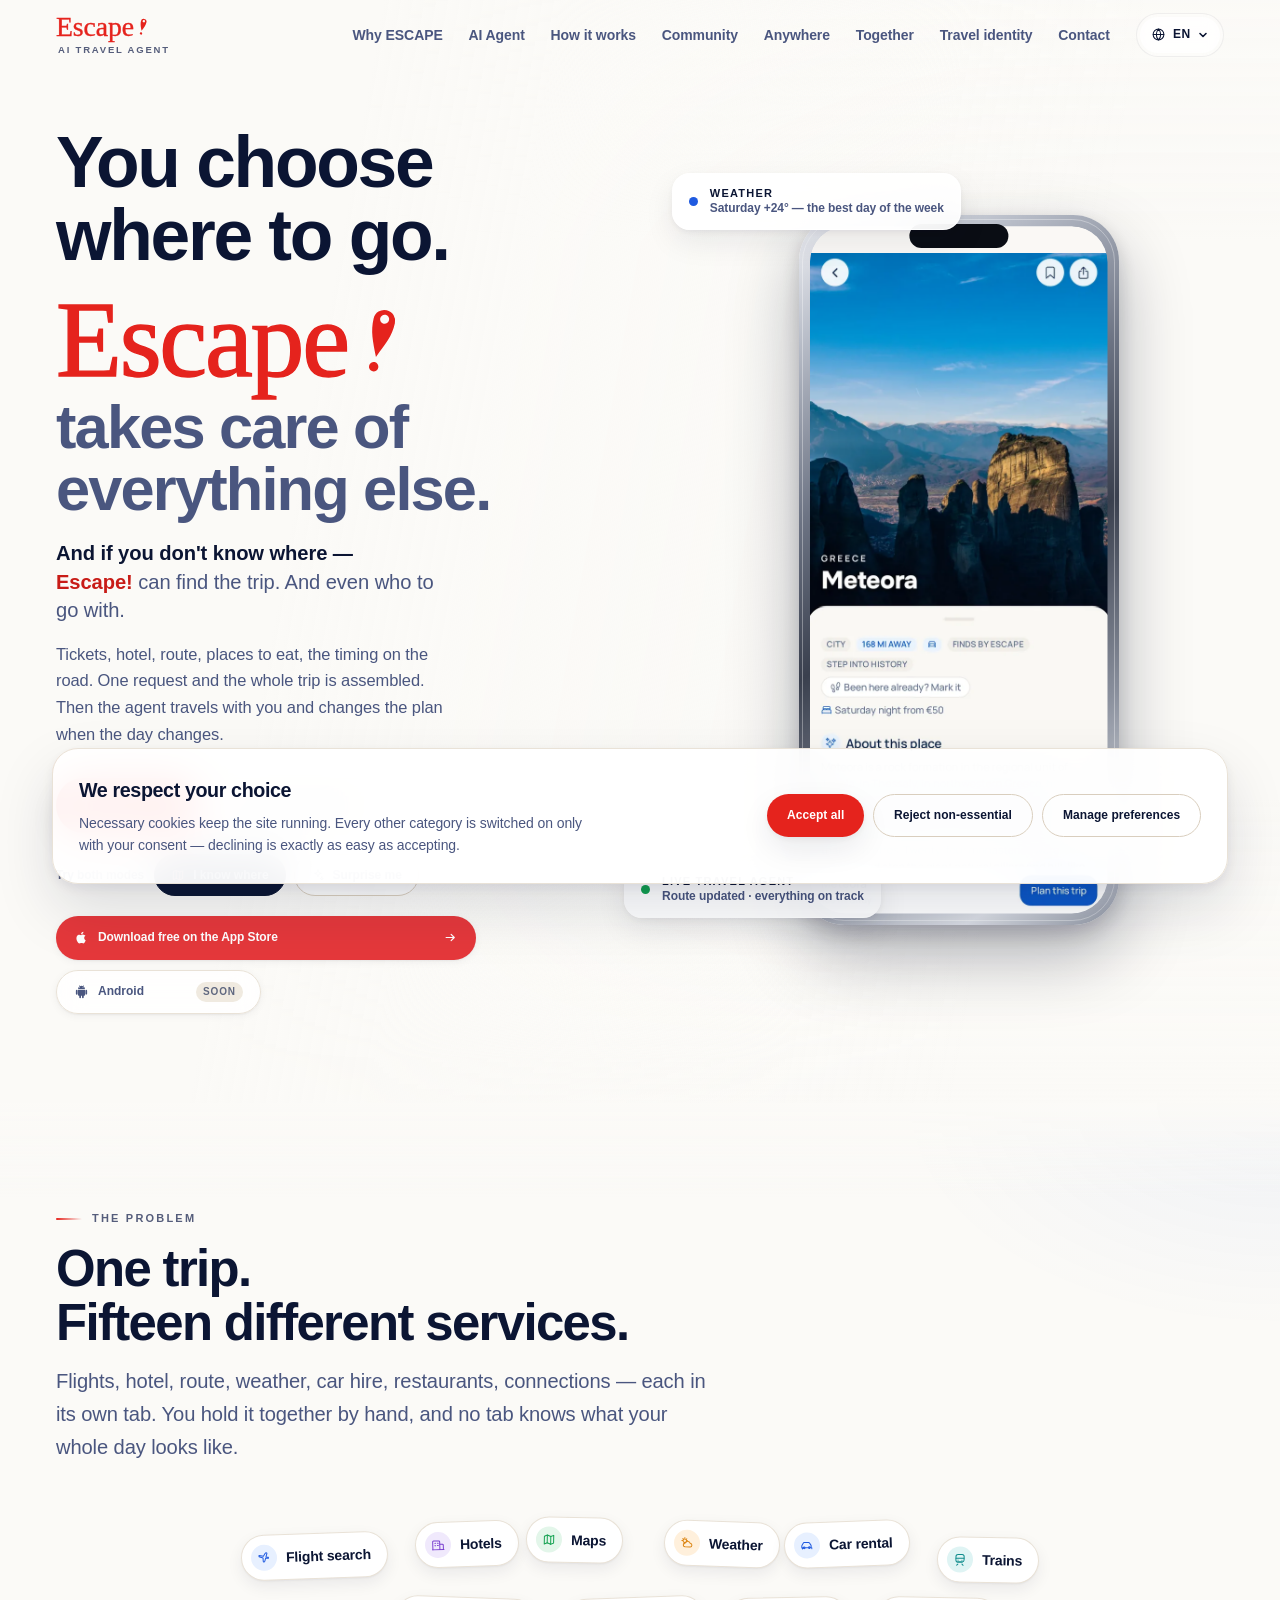
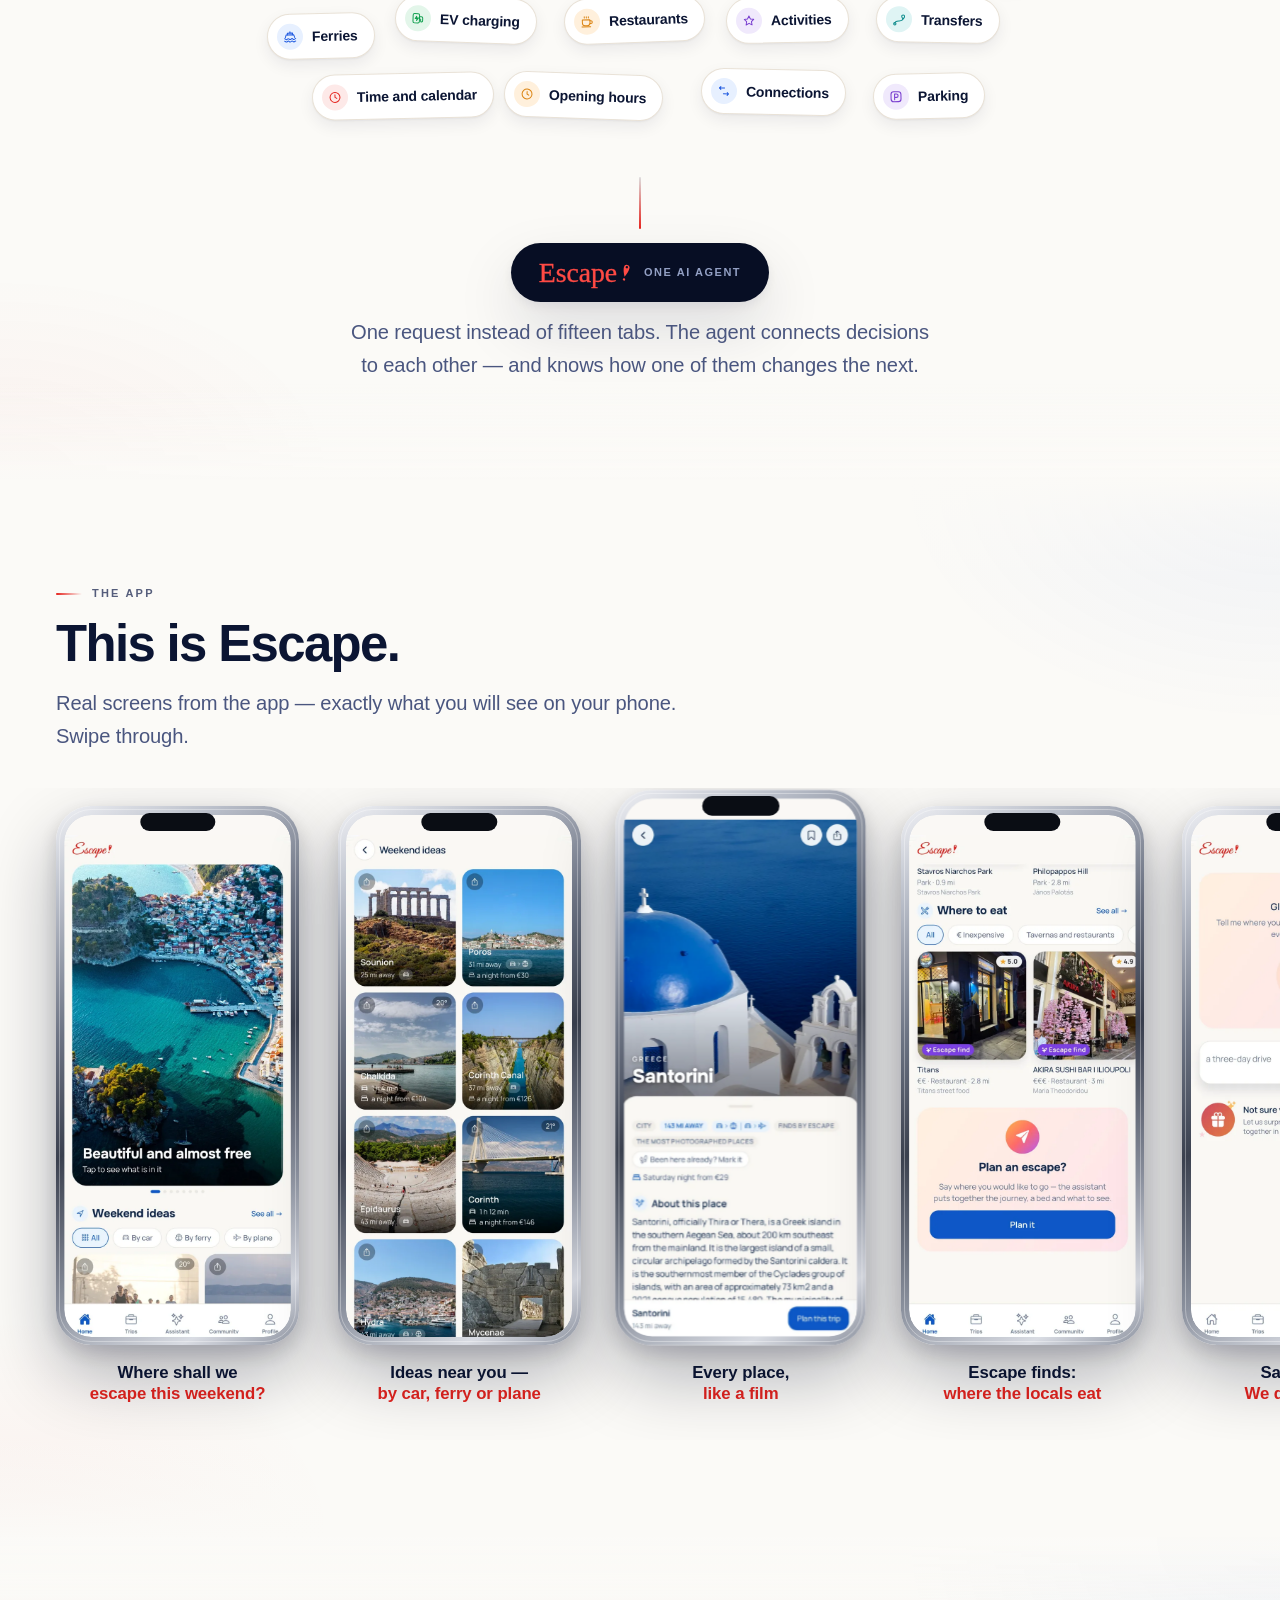
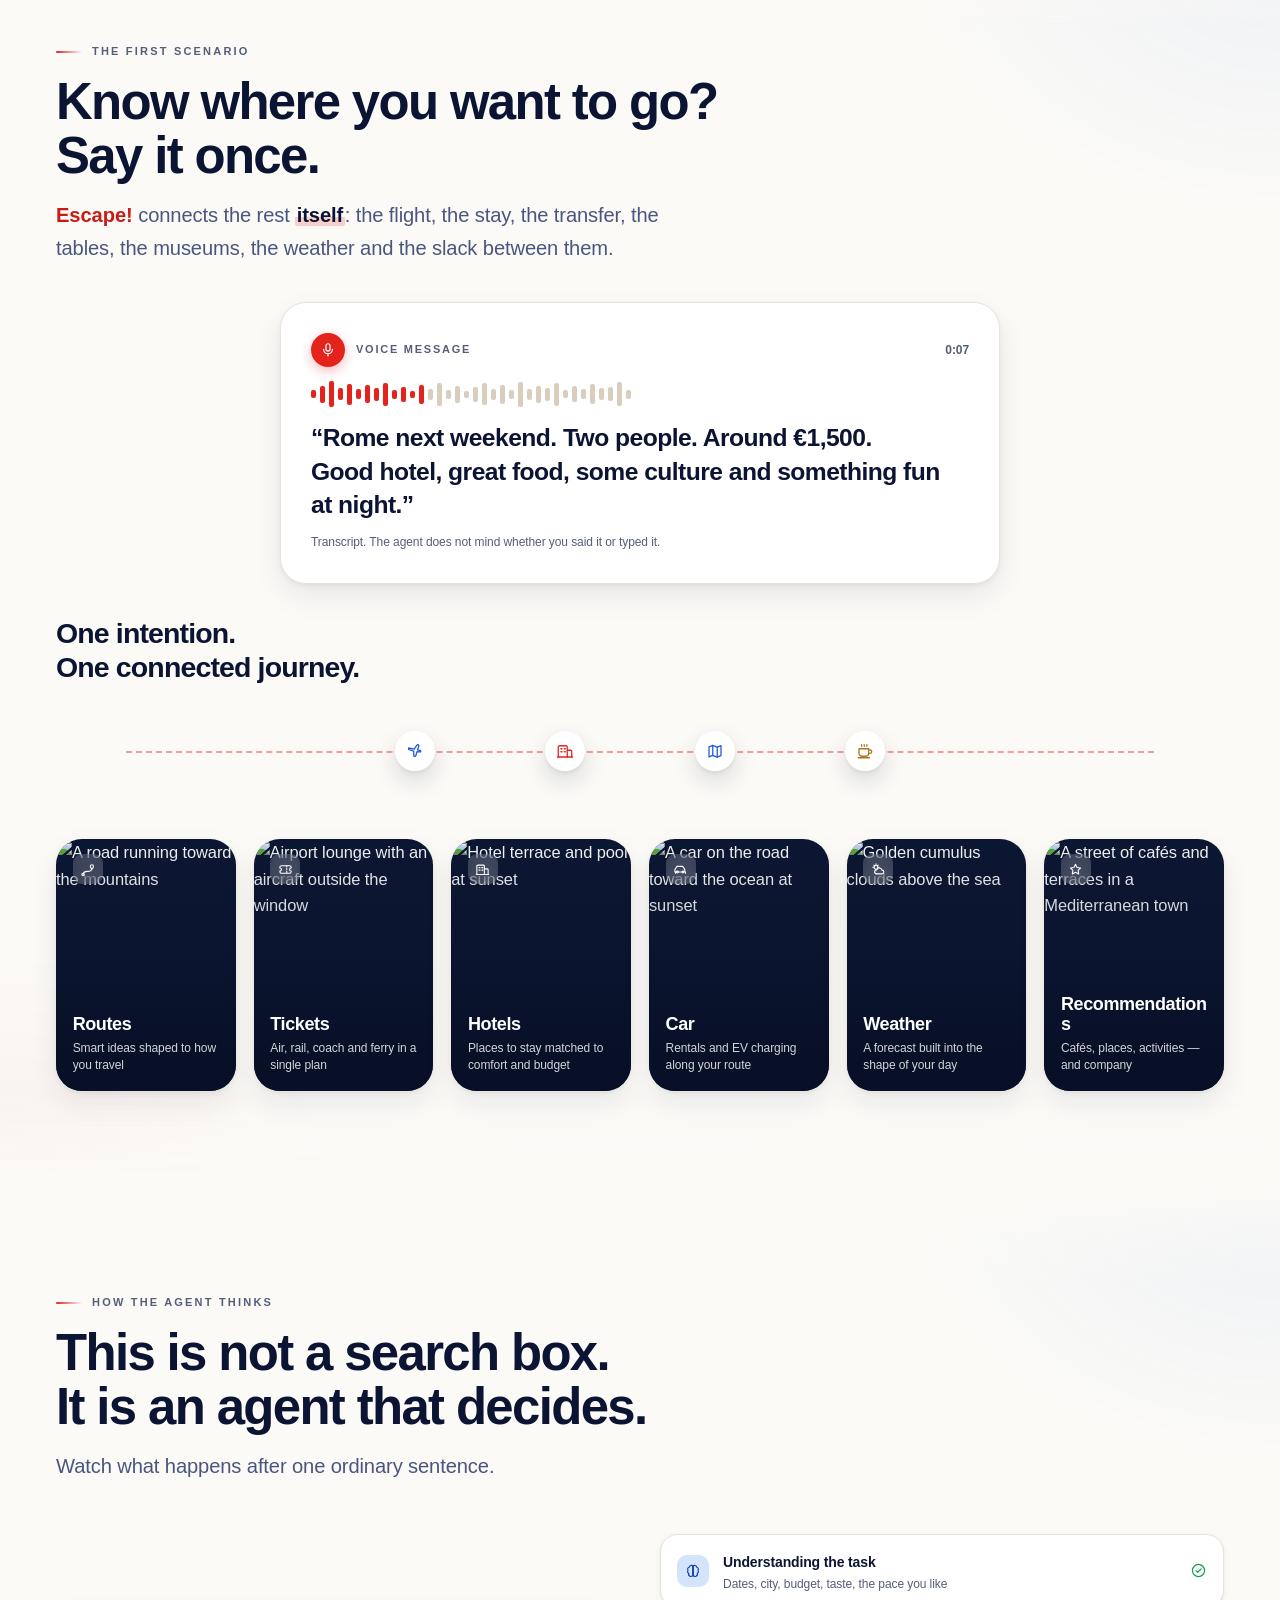
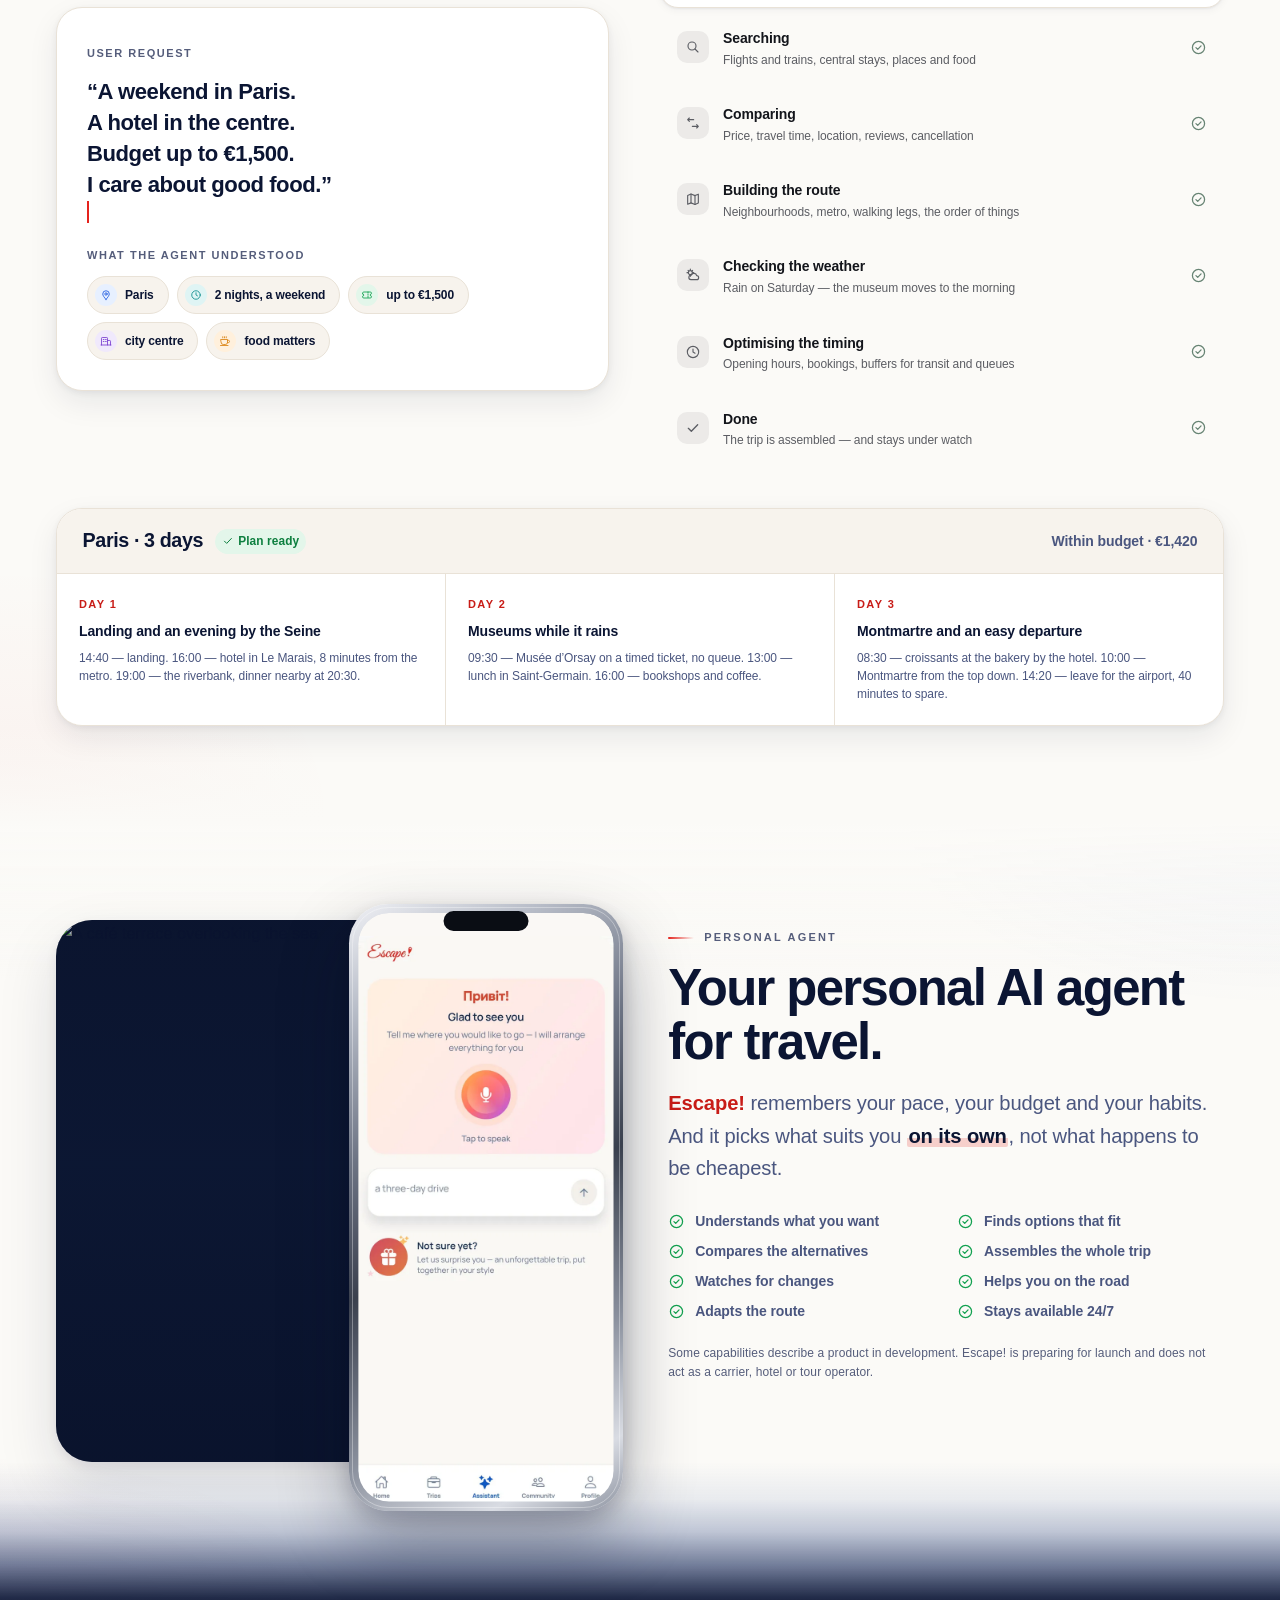
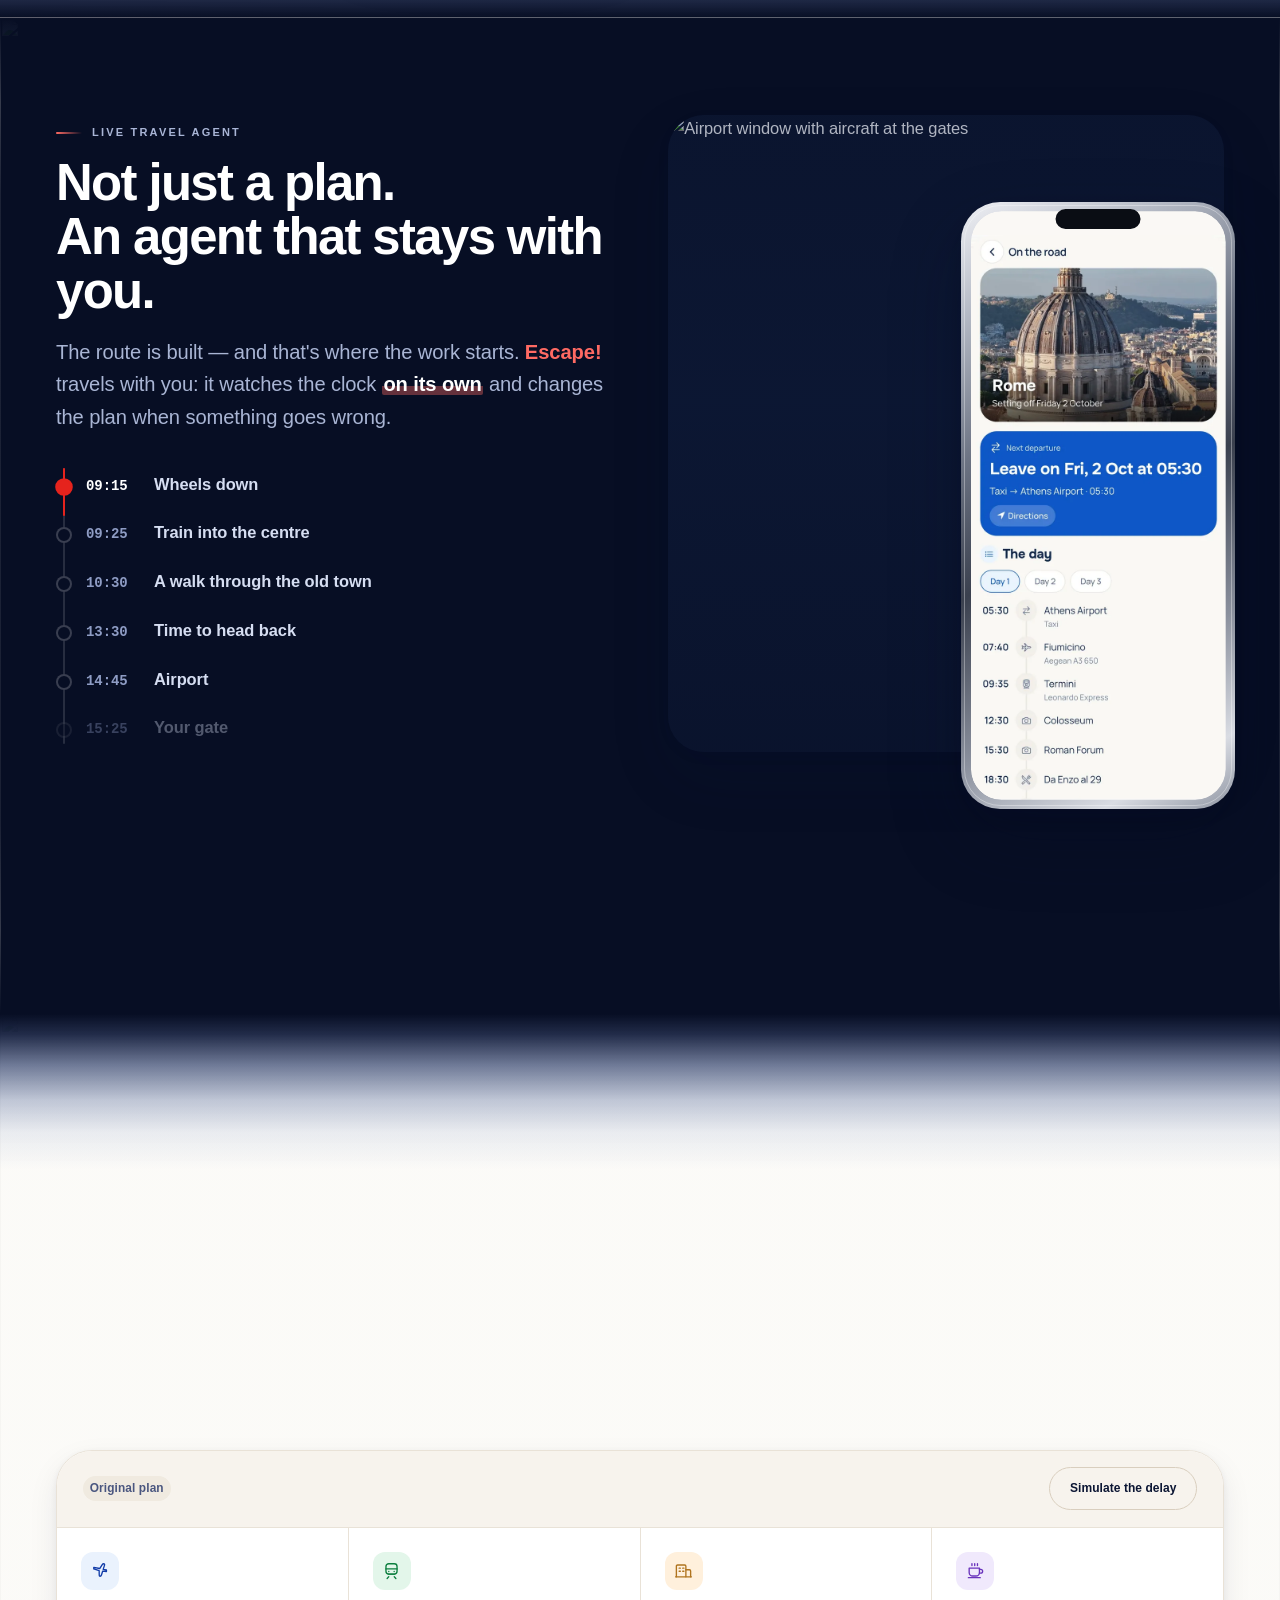
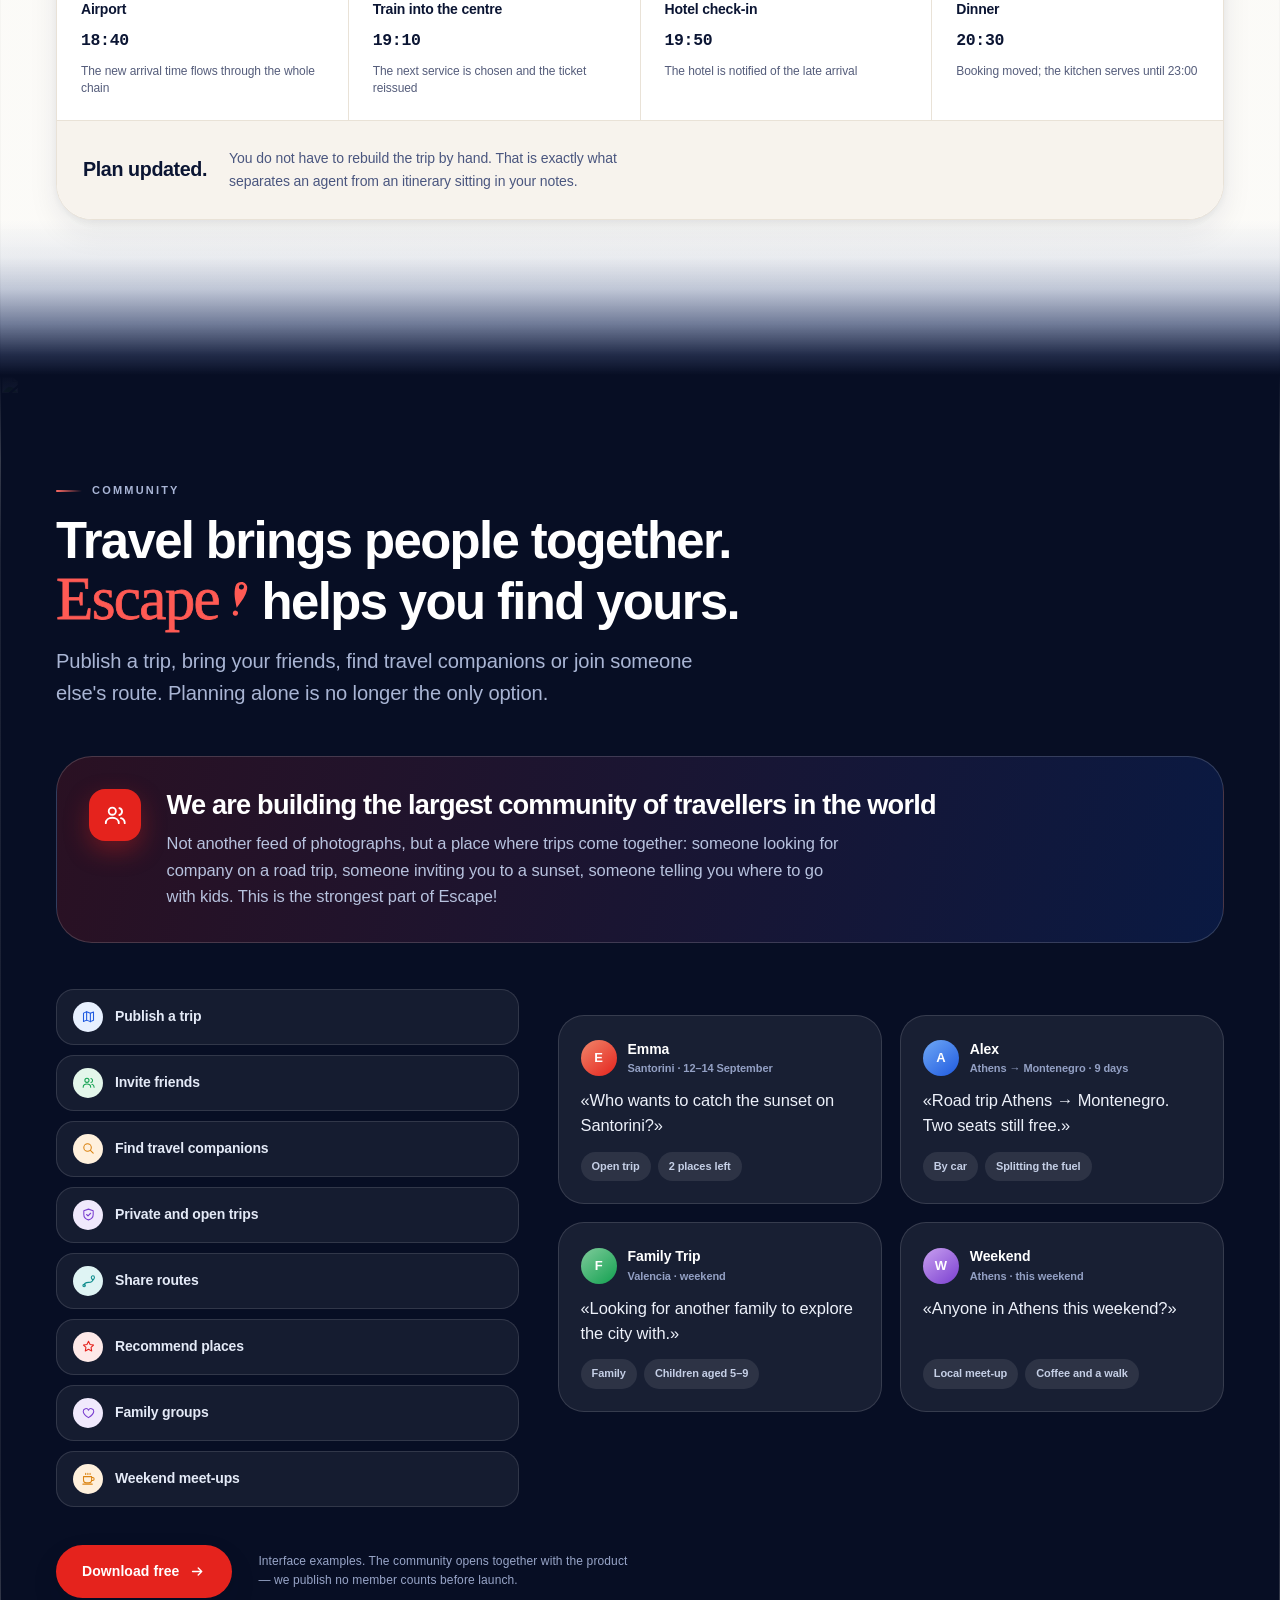
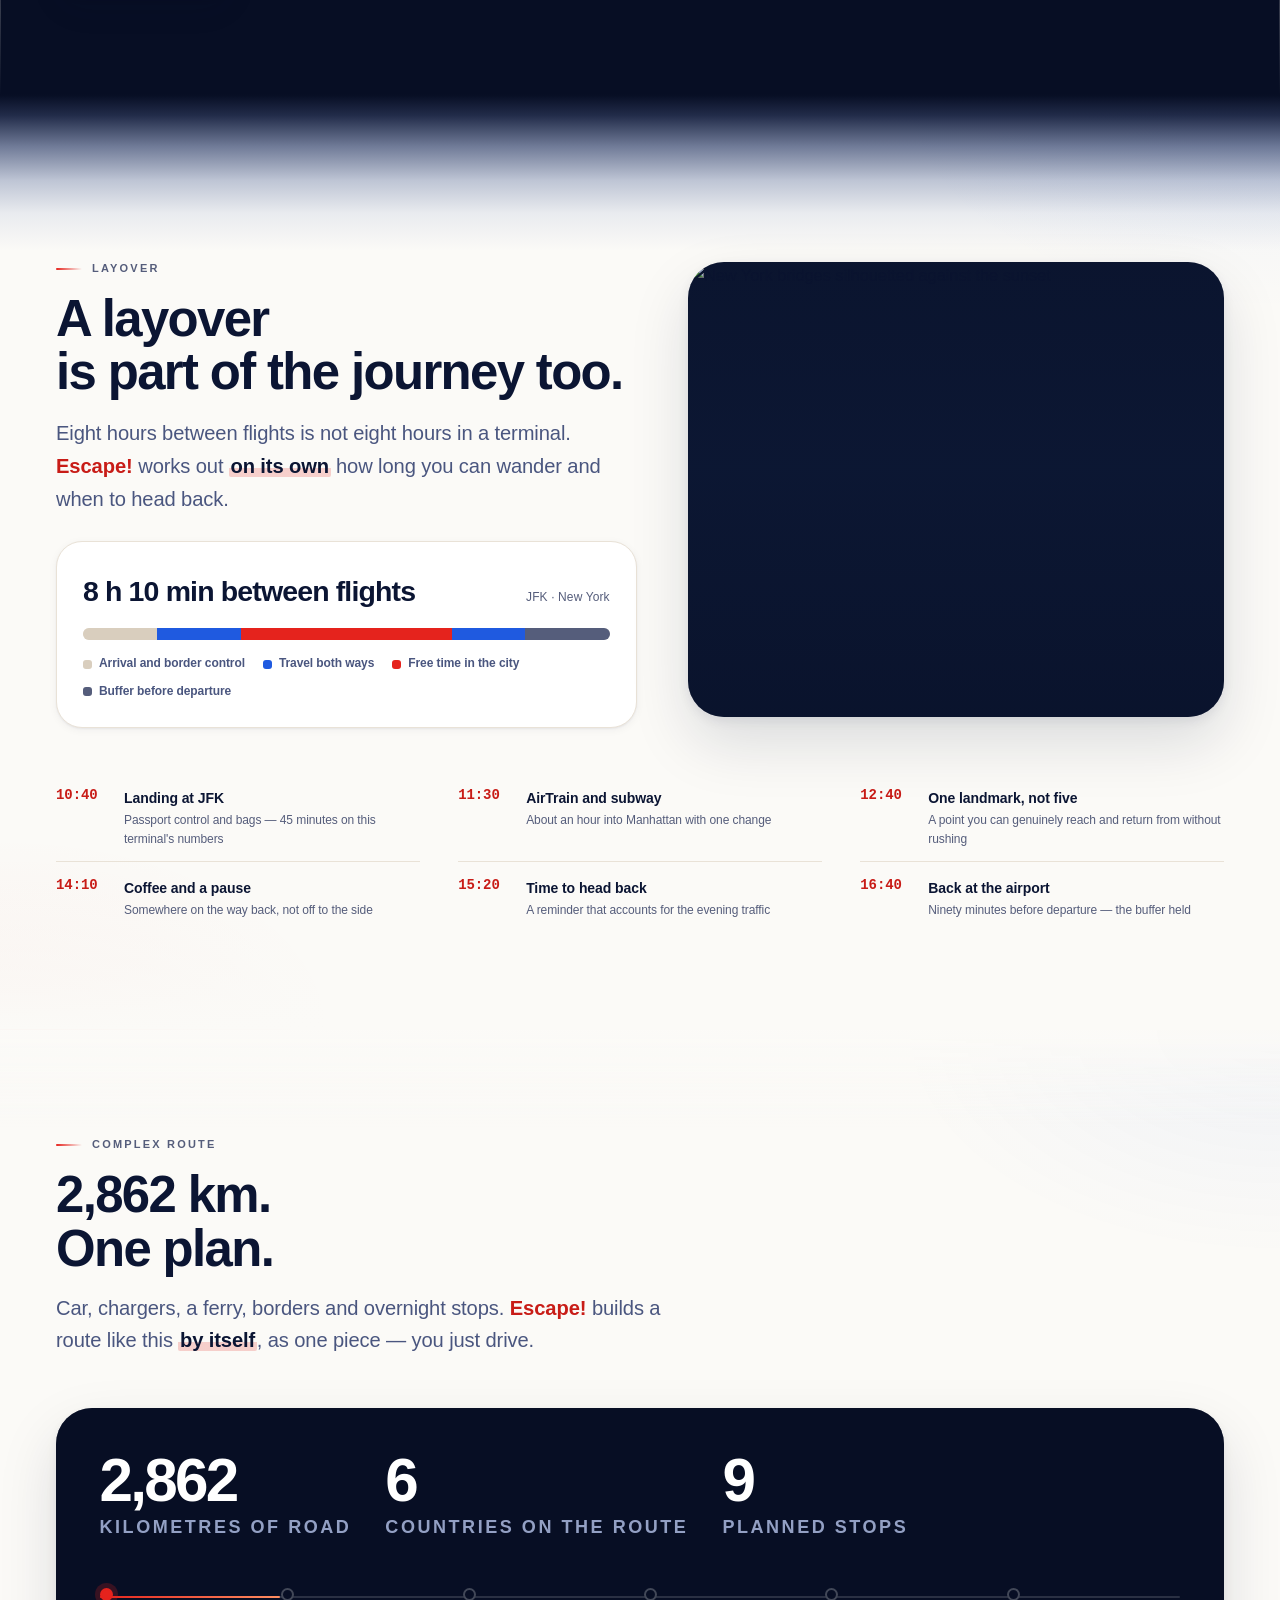
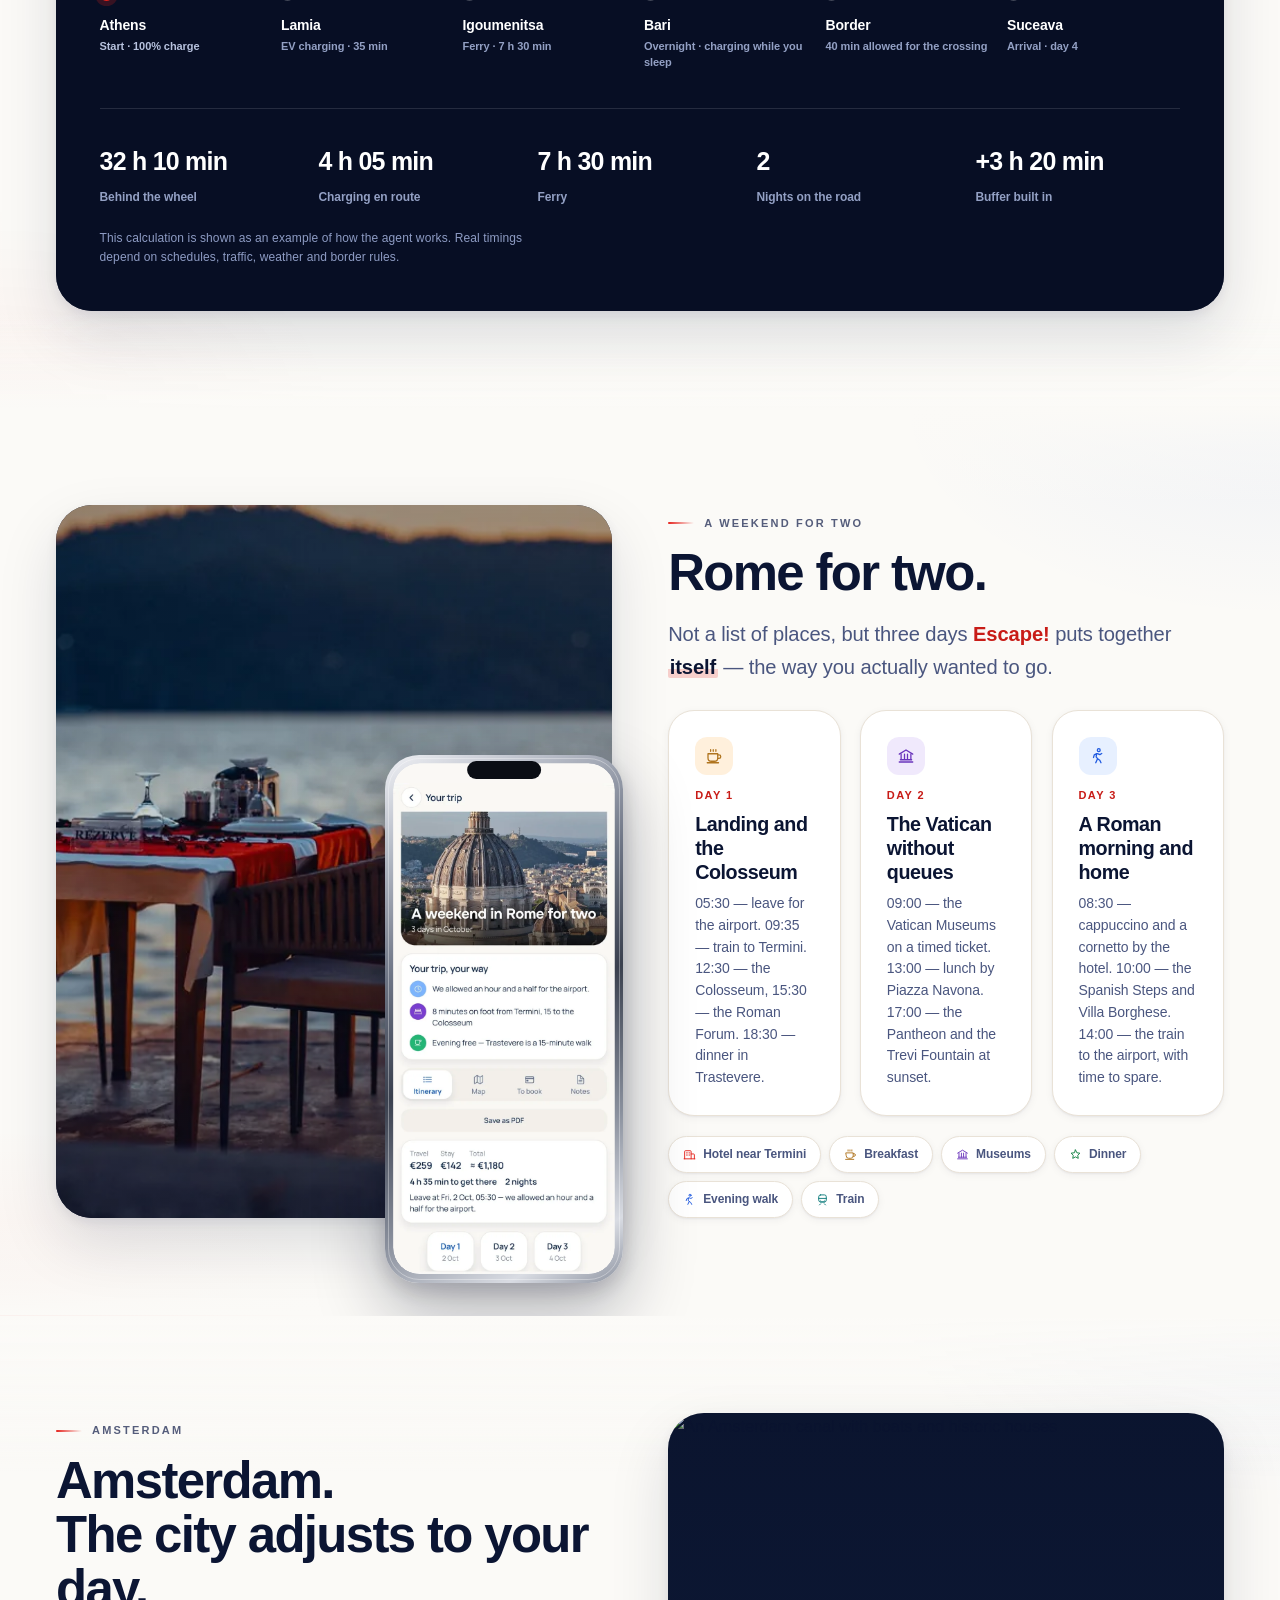
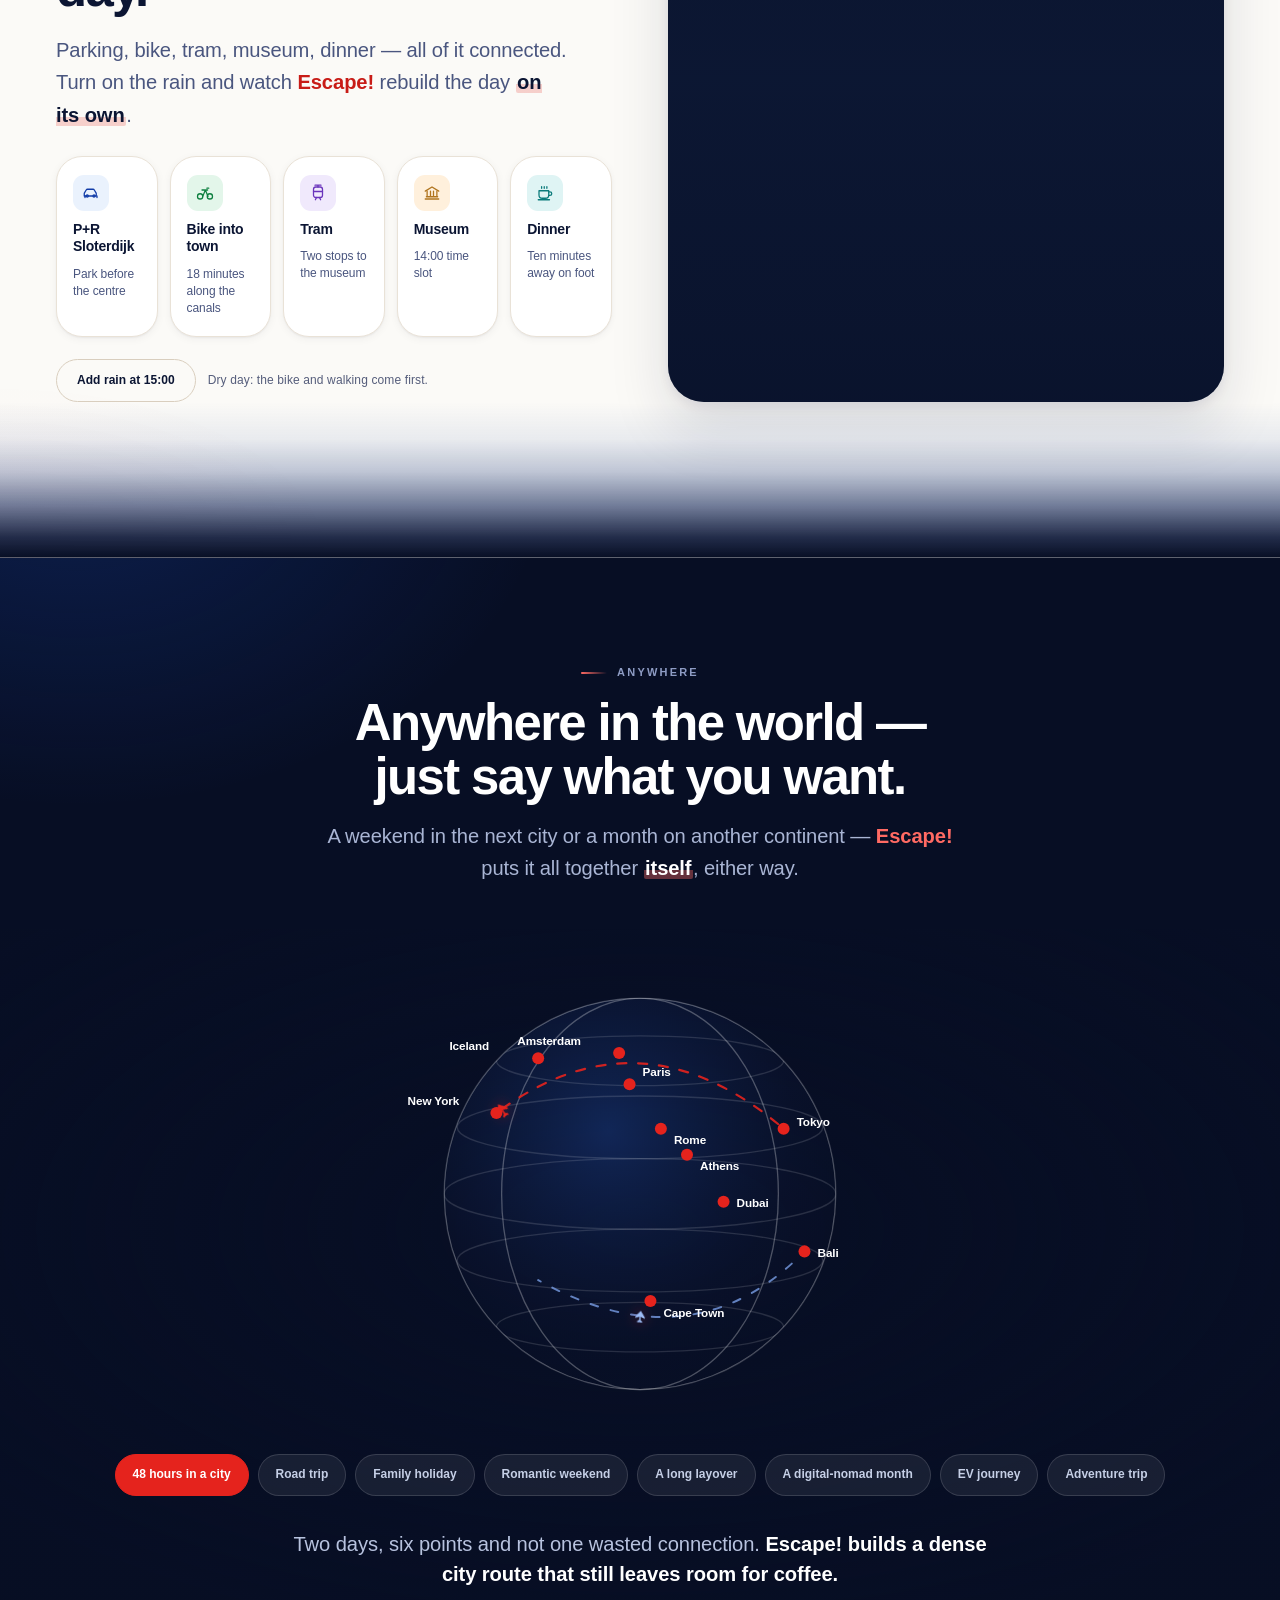
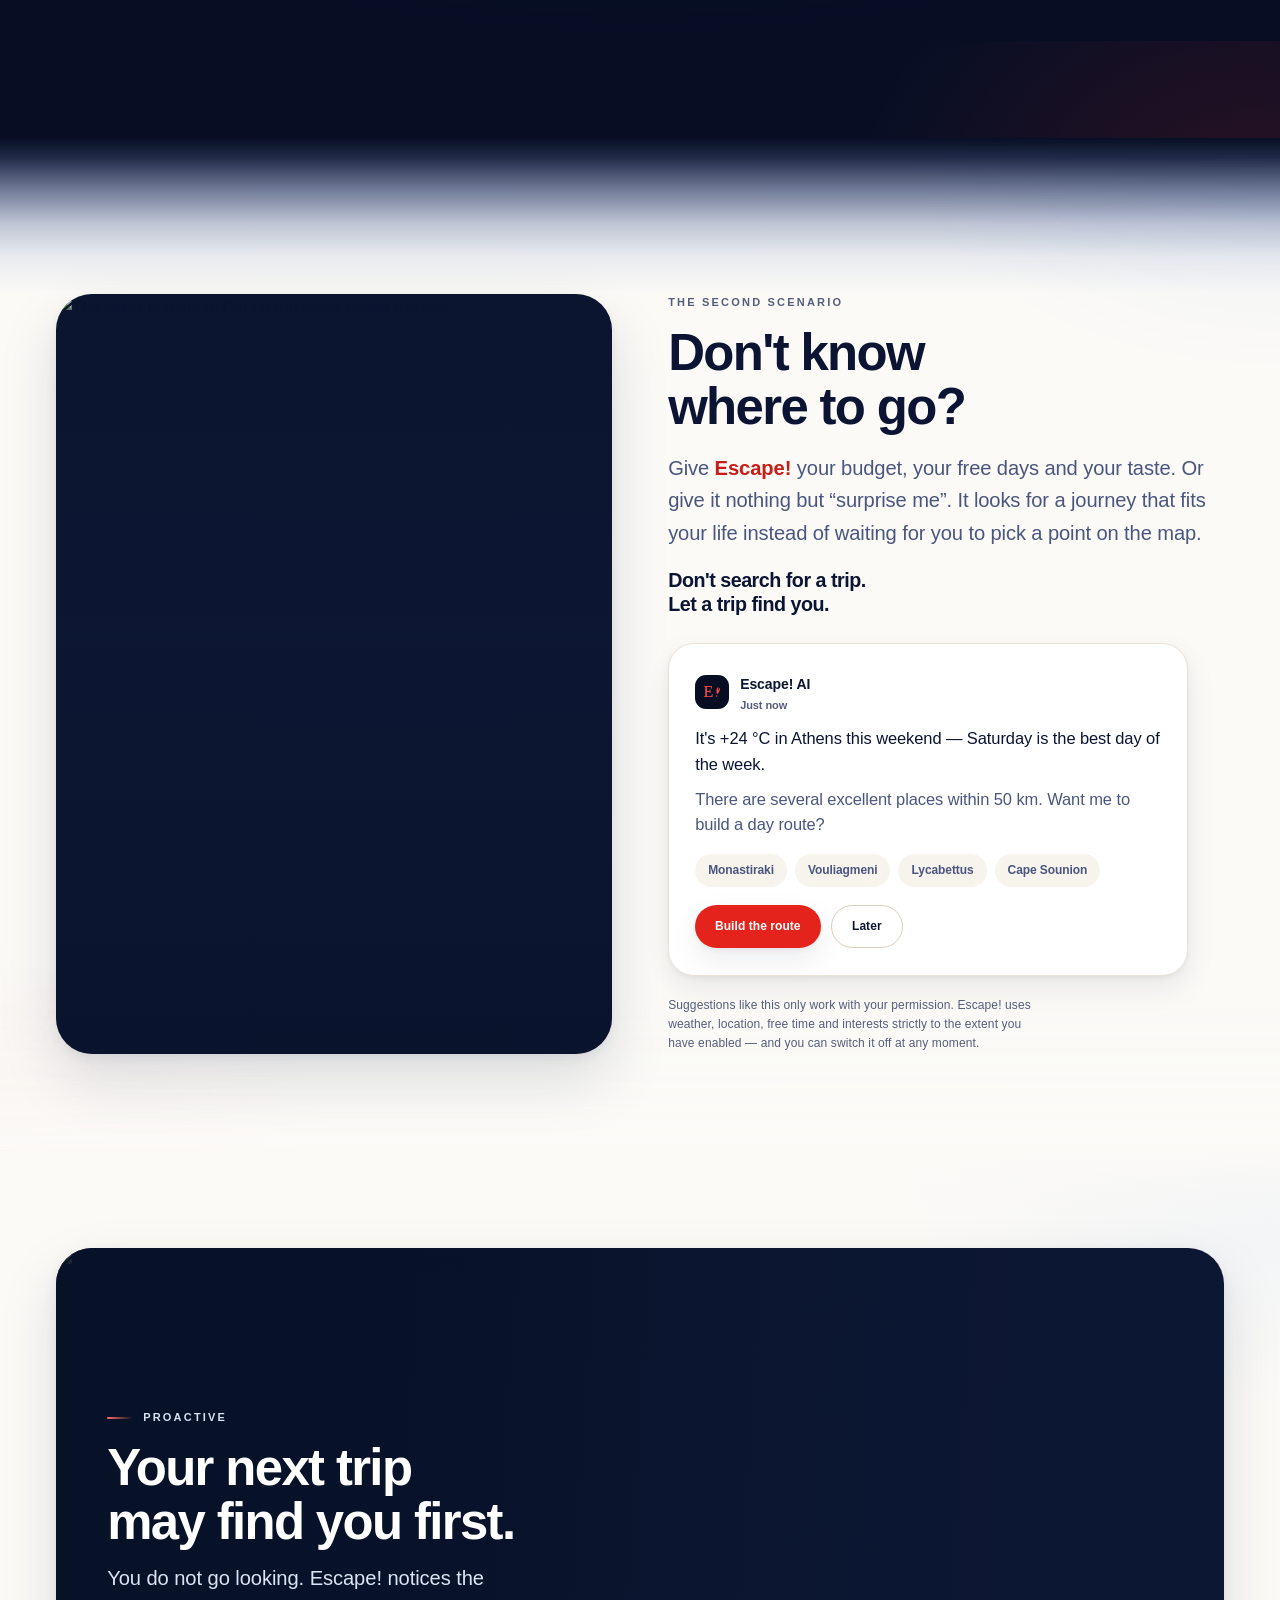
==== commit 467f7869: "Download free on the App Store, in six languages Co-Authored-By: Claude Opus 5.5 <noreply@anthropic." ====
--- a/index.html
+++ b/index.html
@@ -189,7 +189,7 @@
       </div>
 
       <div class="hero__stores">
-        <a class="chip chip--live" href="https://apps.apple.com/app/id6803238502" target="_blank" rel="noopener" data-store="ios"><svg width="15" height="15" aria-hidden="true"><use href="#i-apple"/></svg><span data-i18n="ctaJoin">Скачать в App Store</span><svg class="arw" width="15" height="15" aria-hidden="true" style="margin-left:auto"><use href="#i-arrow"/></svg></a>
+        <a class="chip chip--live" href="https://apps.apple.com/app/id6803238502" target="_blank" rel="noopener" data-store="ios"><svg width="15" height="15" aria-hidden="true"><use href="#i-apple"/></svg><span data-i18n="ctaJoin">Скачать бесплатно в App Store</span><svg class="arw" width="15" height="15" aria-hidden="true" style="margin-left:auto"><use href="#i-arrow"/></svg></a>
         <button class="chip" type="button" data-waitlist-android><svg width="15" height="15" aria-hidden="true"><use href="#i-android"/></svg>Android<b class="soon" data-i18n="soon">скоро</b></button>
       </div>
     </div>
@@ -1341,7 +1341,7 @@
       <div class="cta__brand"><span class="brandmark brandmark--light"><span class="word">Escape</span><svg class="pin" aria-hidden="true"><use href="#brand-pin"/></svg></span></div>
       <p data-i18n="ctaLead">сам позаботится об остальном. Приложение бесплатное и уже в App Store, версия для Android — совсем скоро.</p>
       <div class="cta__act">
-        <a class="btn btn--red" href="https://apps.apple.com/app/id6803238502" target="_blank" rel="noopener" data-store="ios"><svg width="17" height="17" aria-hidden="true"><use href="#i-apple"/></svg><span data-i18n="ctaJoin">Скачать в App Store</span><svg class="arw" width="17" height="17" aria-hidden="true"><use href="#i-arrow"/></svg></a>
+        <a class="btn btn--red" href="https://apps.apple.com/app/id6803238502" target="_blank" rel="noopener" data-store="ios"><svg width="17" height="17" aria-hidden="true"><use href="#i-apple"/></svg><span data-i18n="ctaJoin">Скачать бесплатно в App Store</span><svg class="arw" width="17" height="17" aria-hidden="true"><use href="#i-arrow"/></svg></a>
         <button class="btn btn--ghost" type="button" data-waitlist-android><svg width="17" height="17" aria-hidden="true"><use href="#i-android"/></svg><span data-i18n="dlAndroid">Android — сообщить о выходе</span></button>
       </div>
     </div>
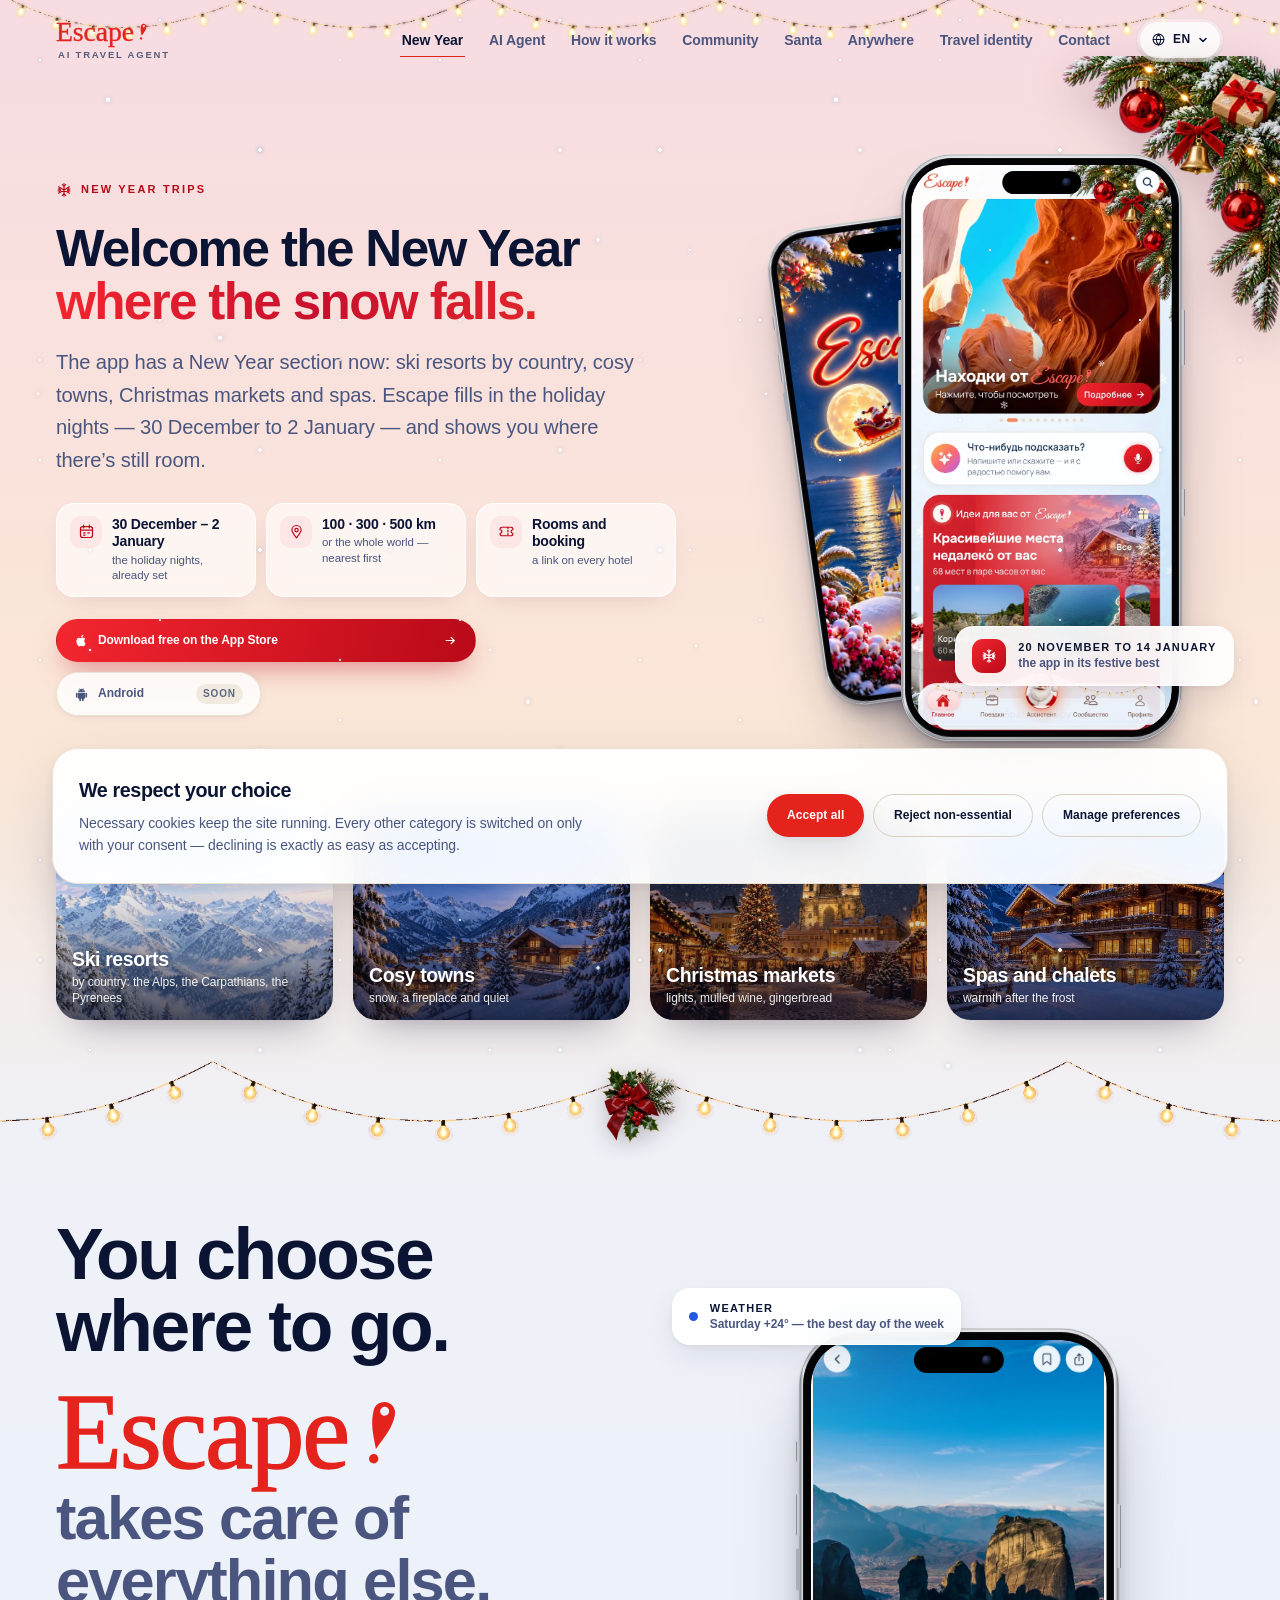
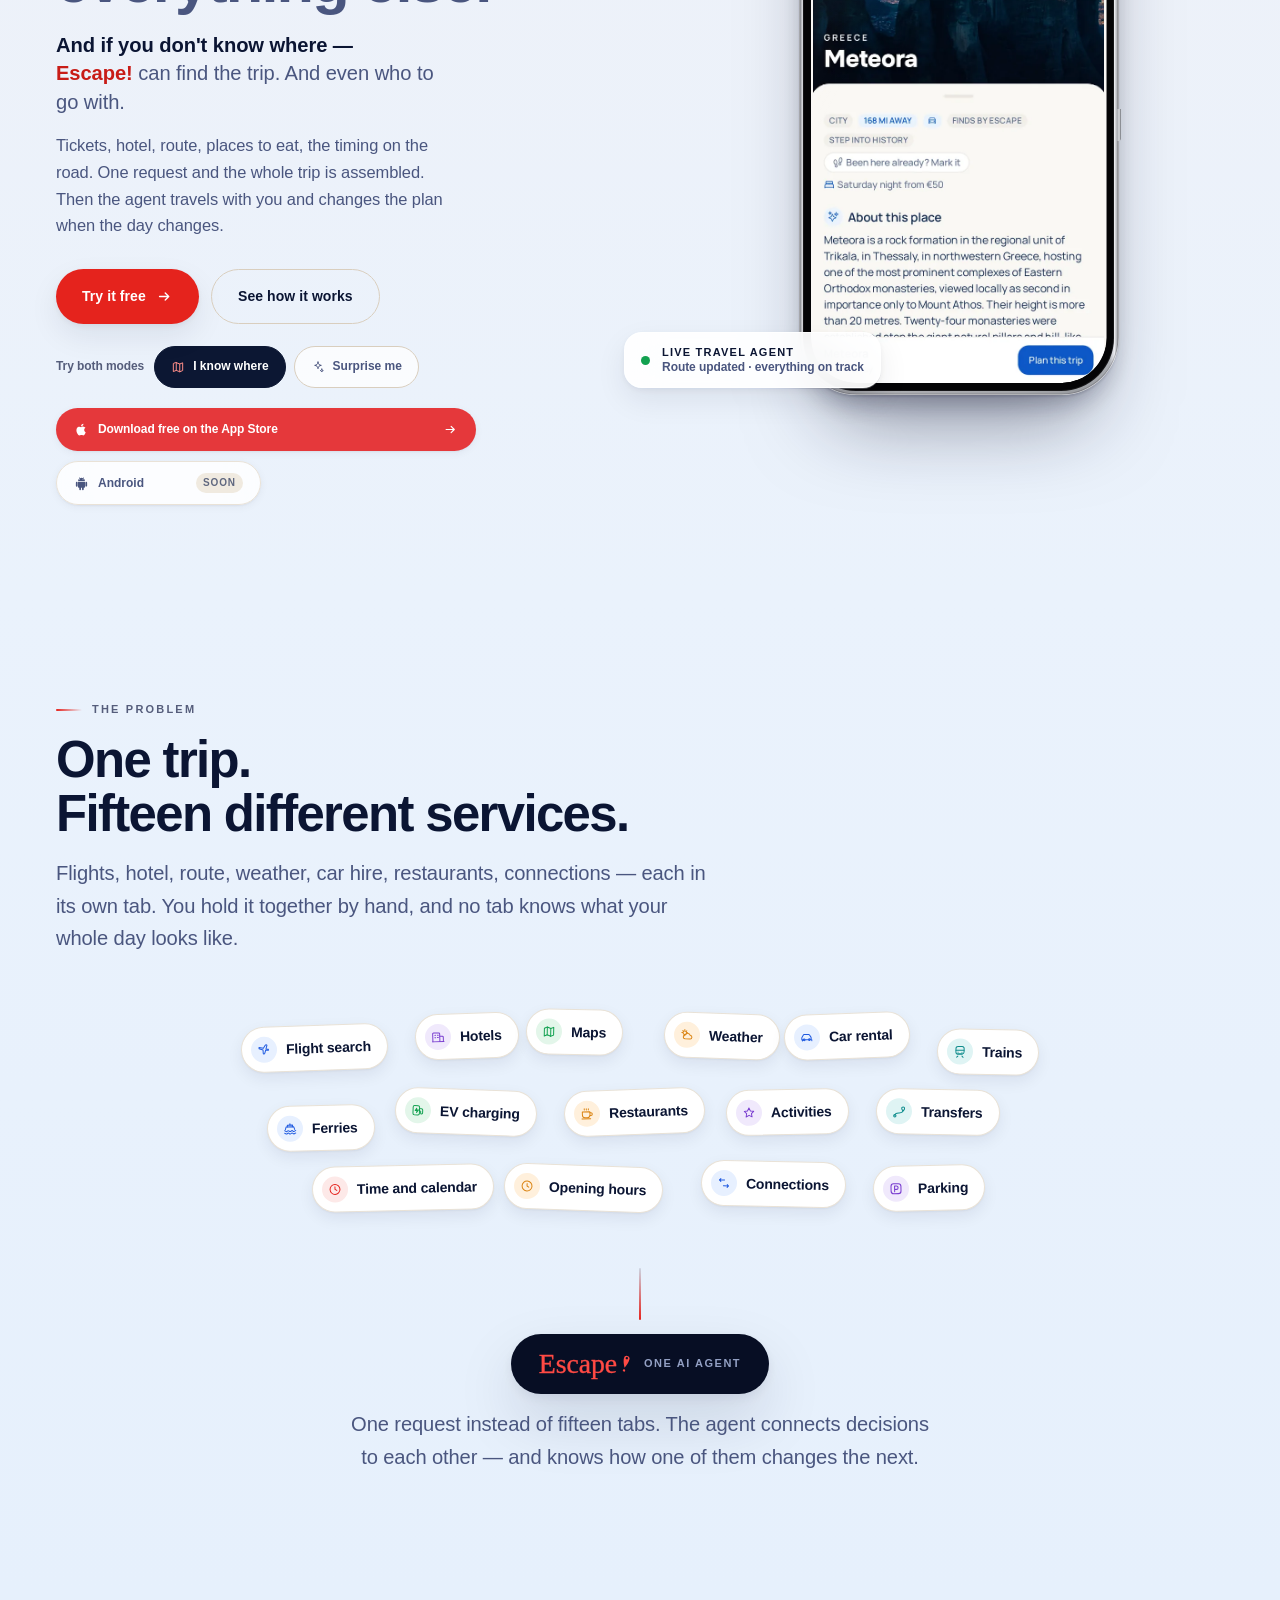
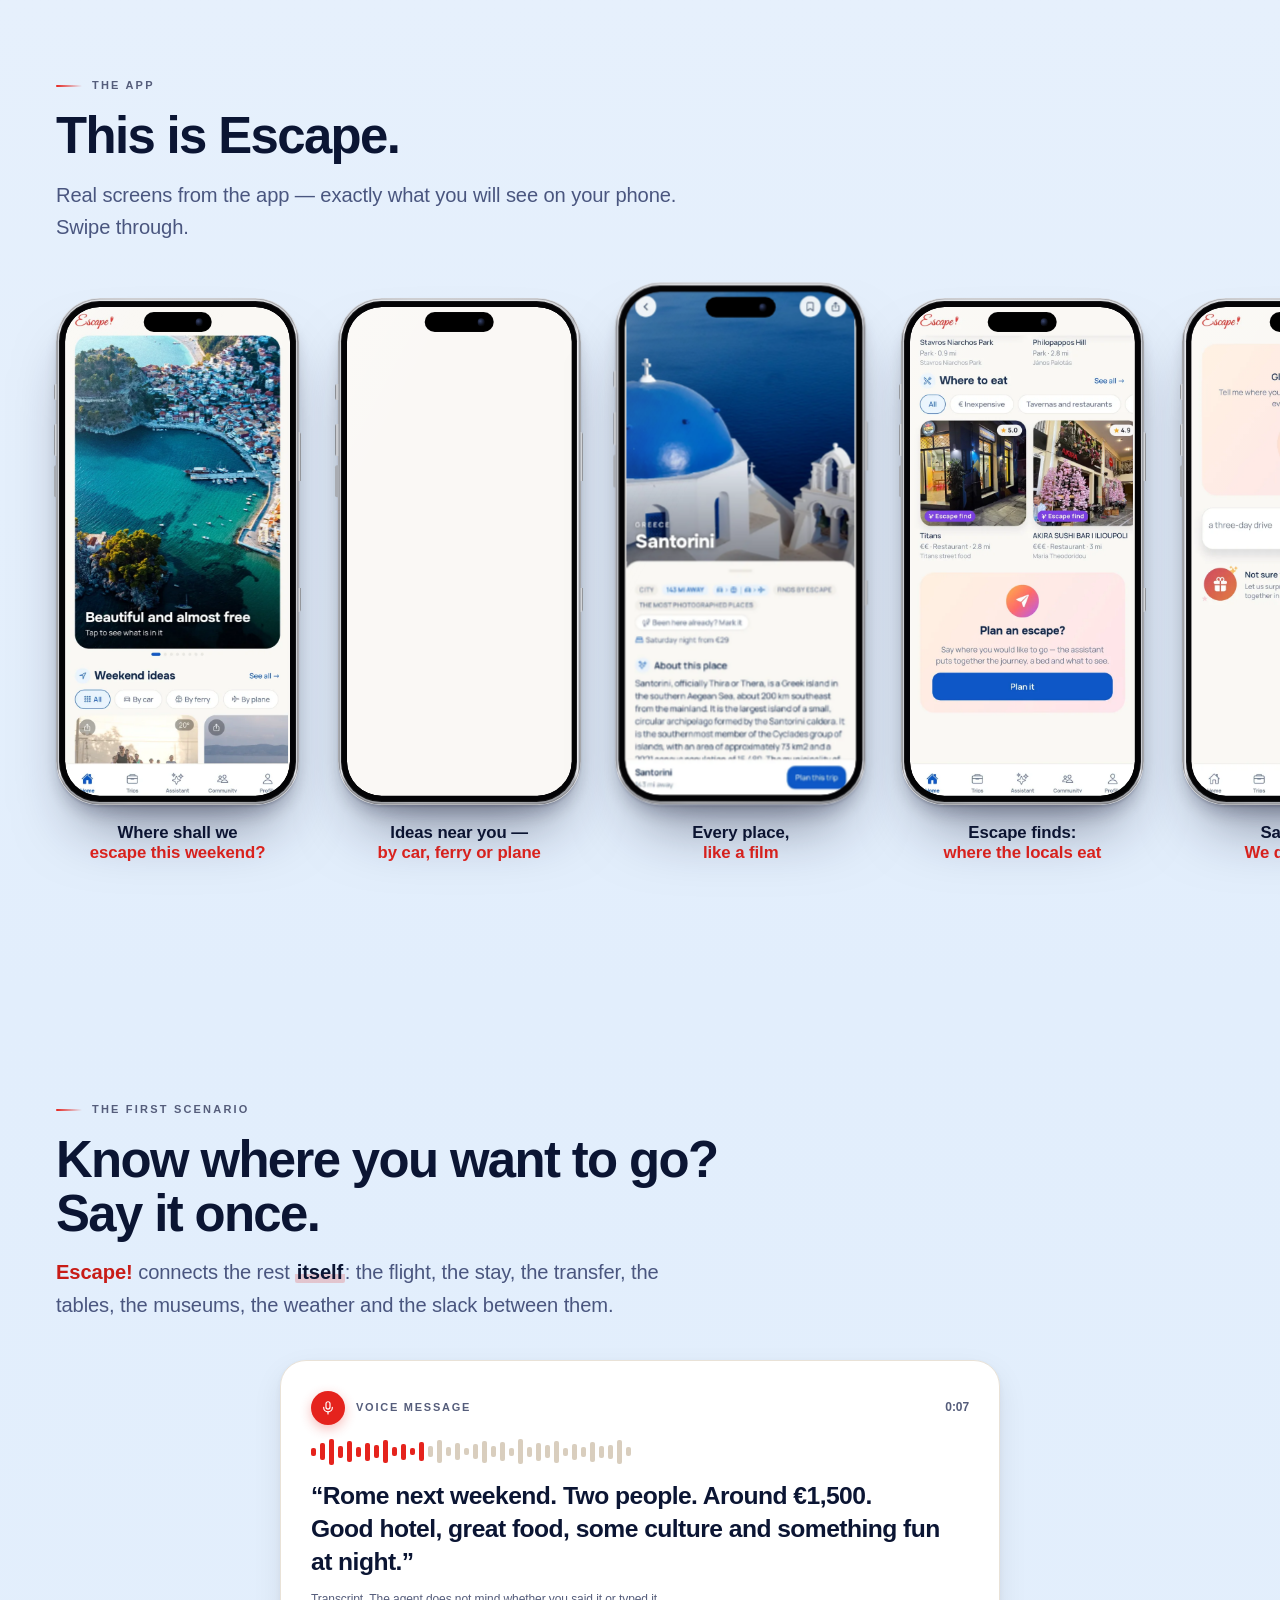
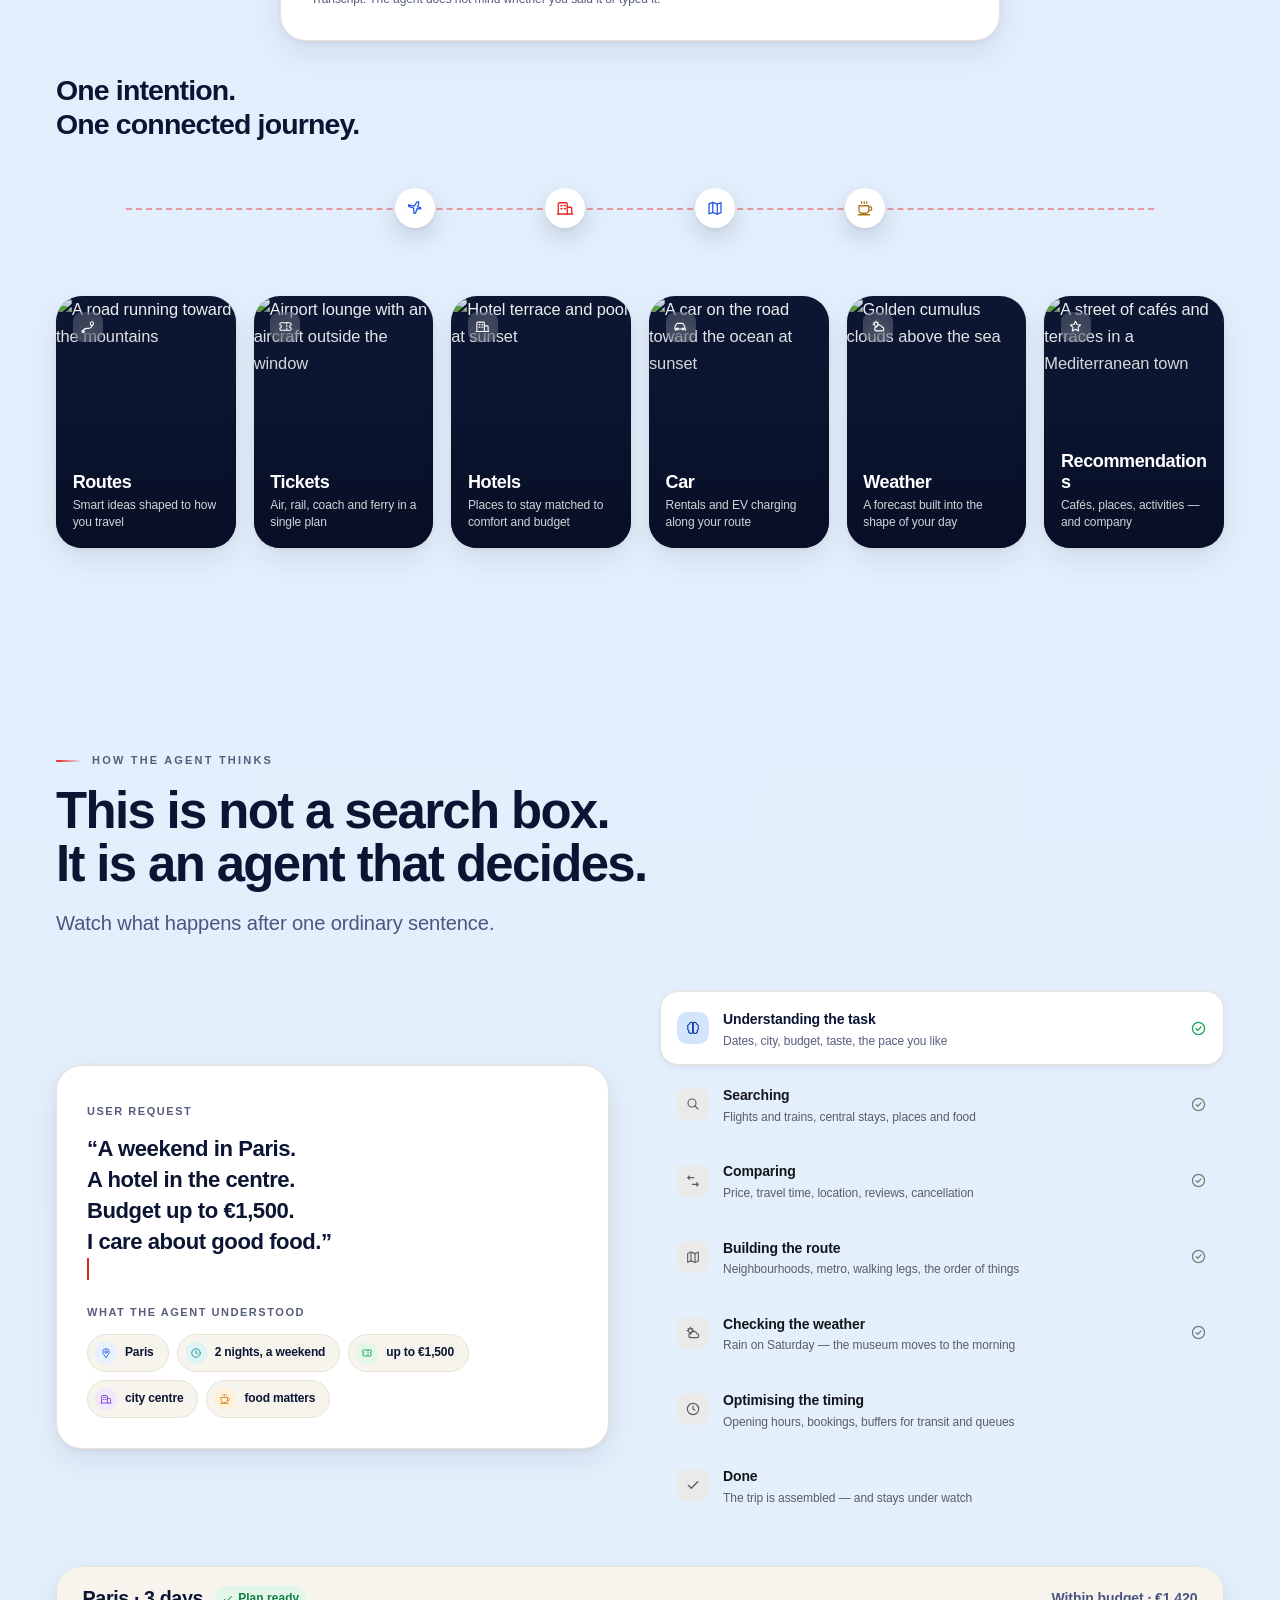
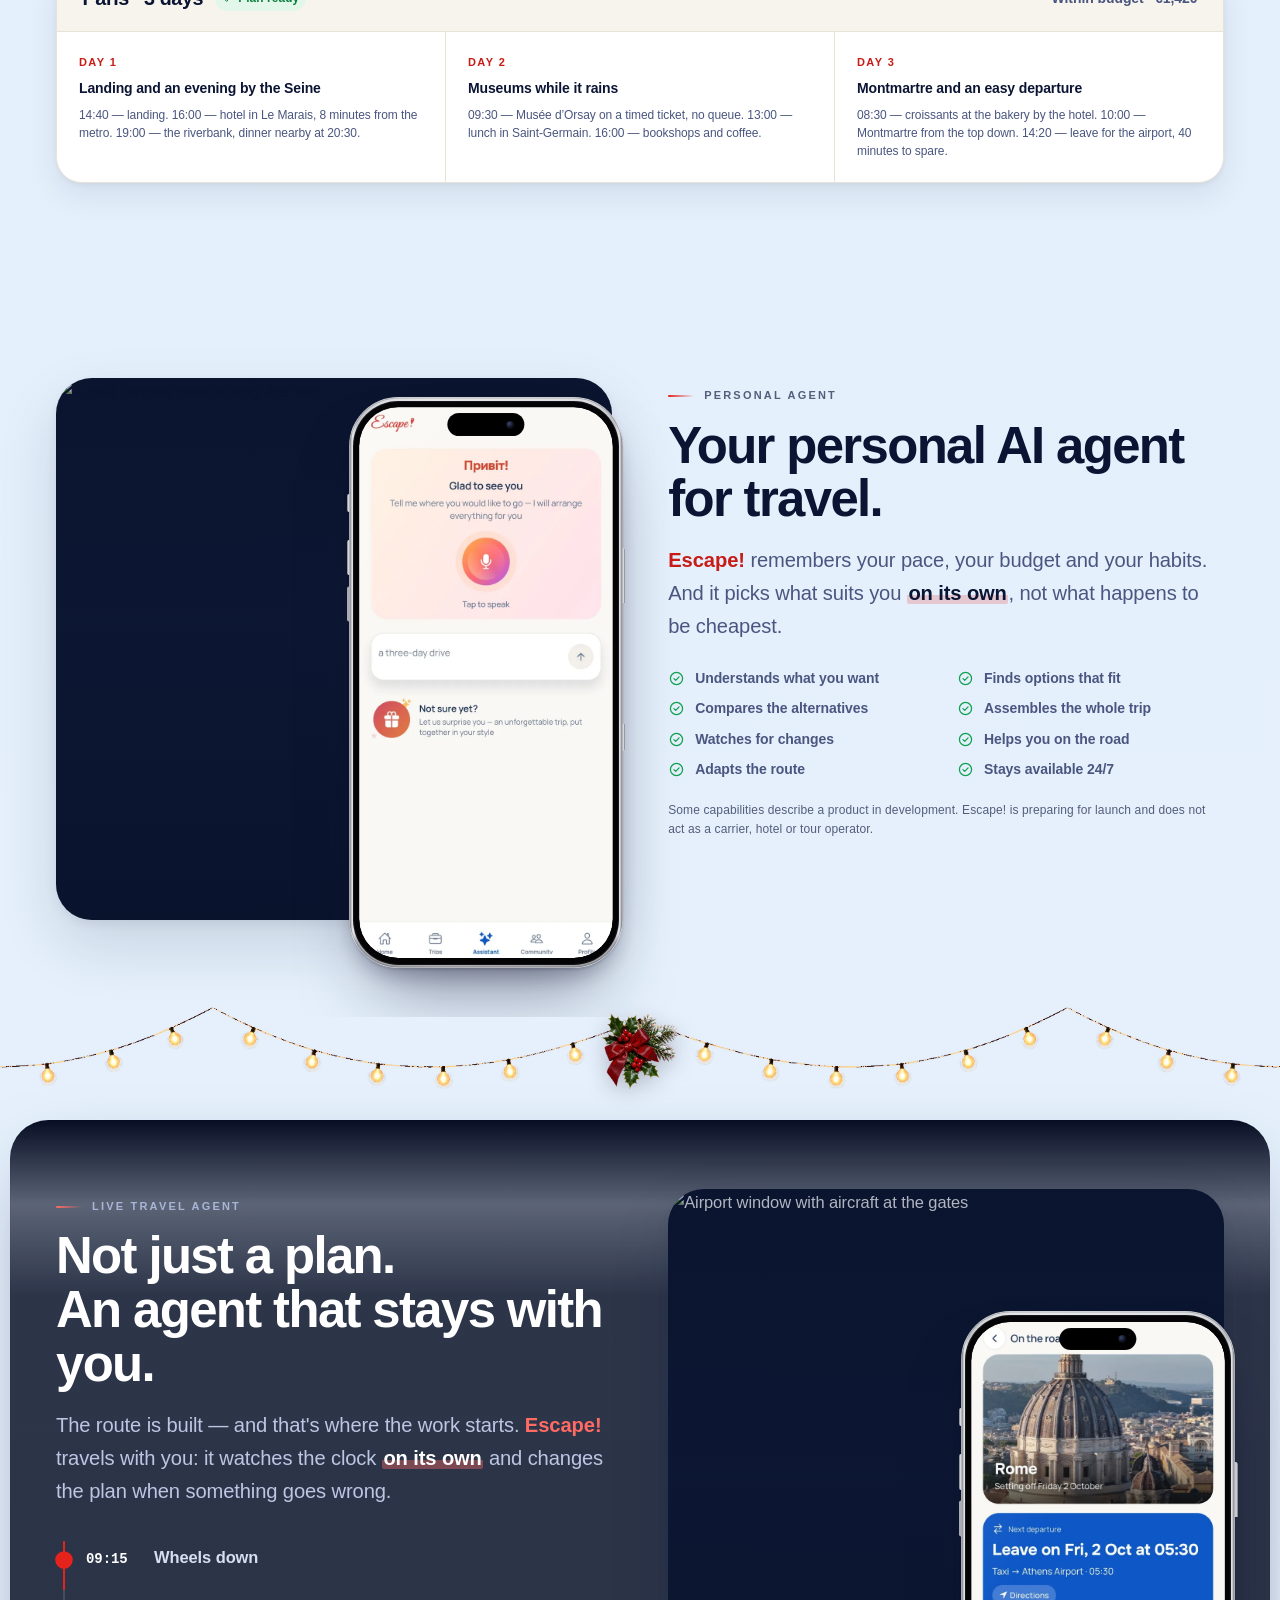
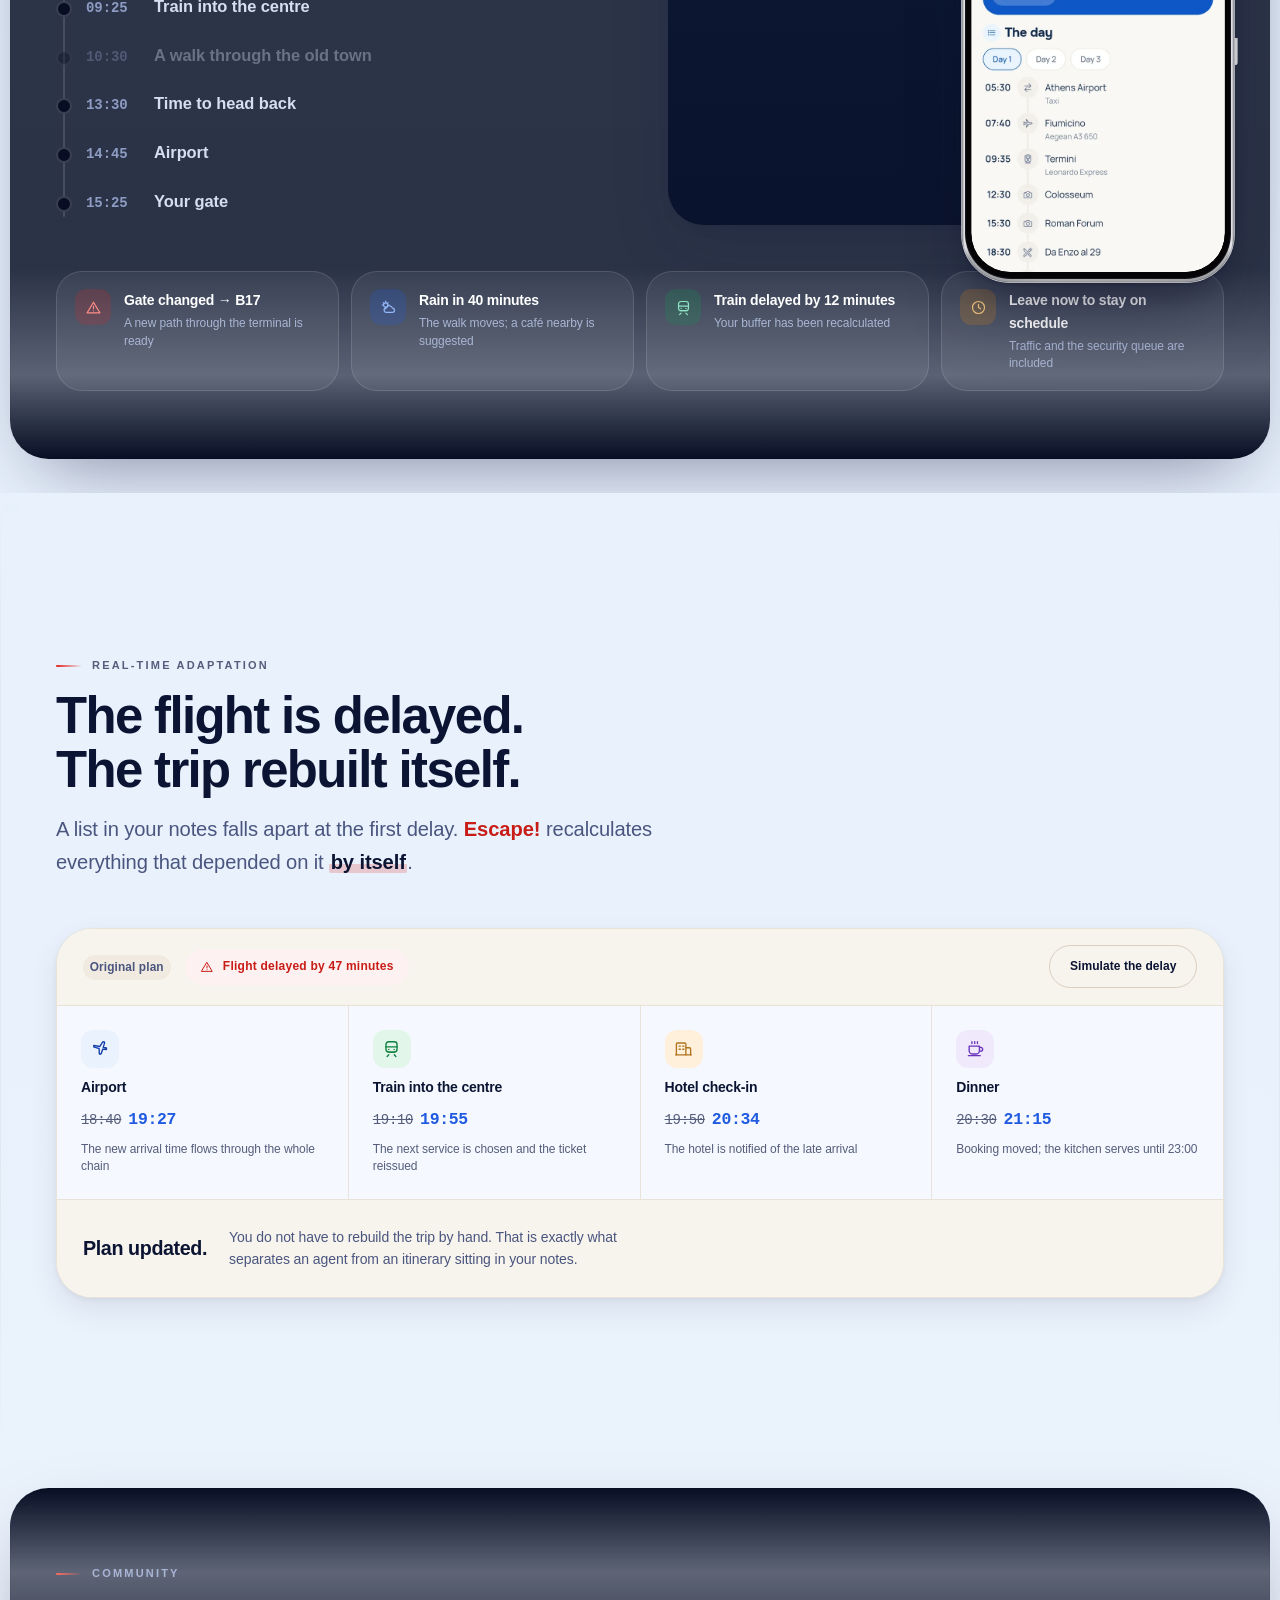
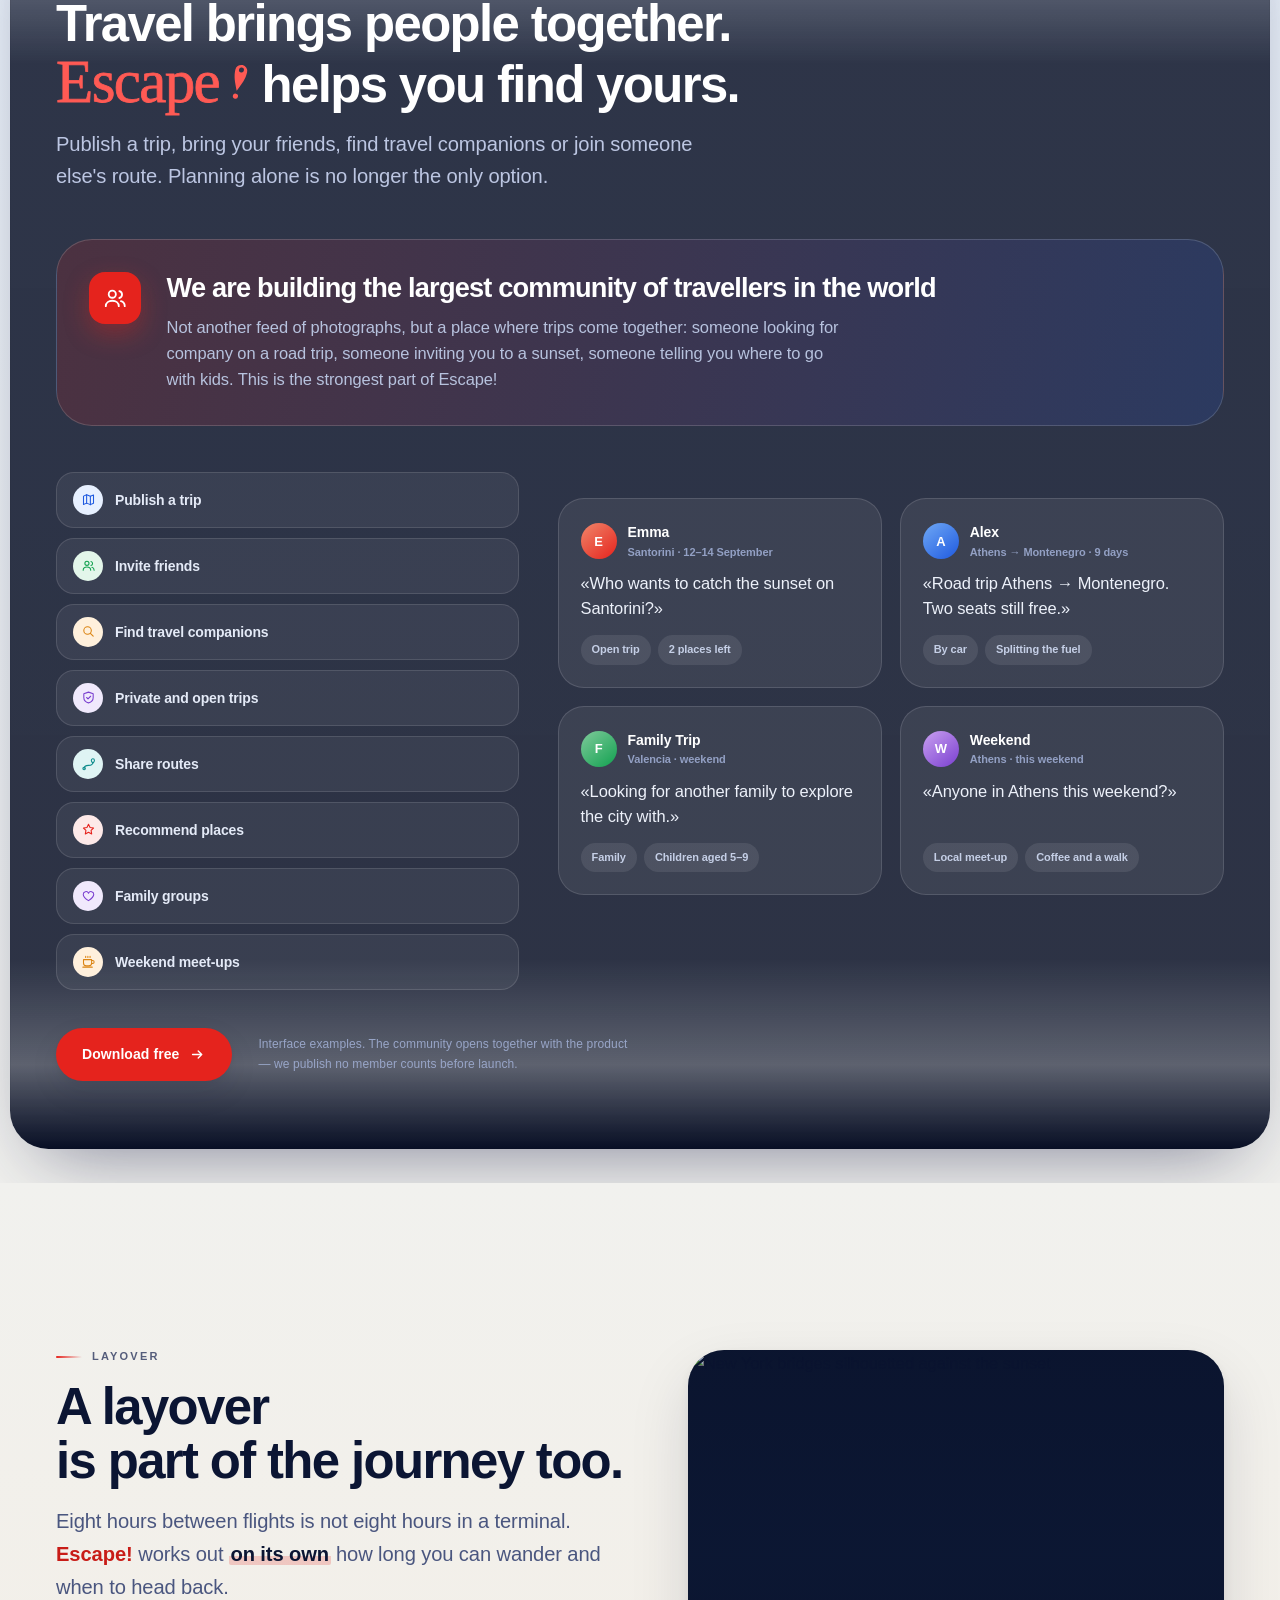
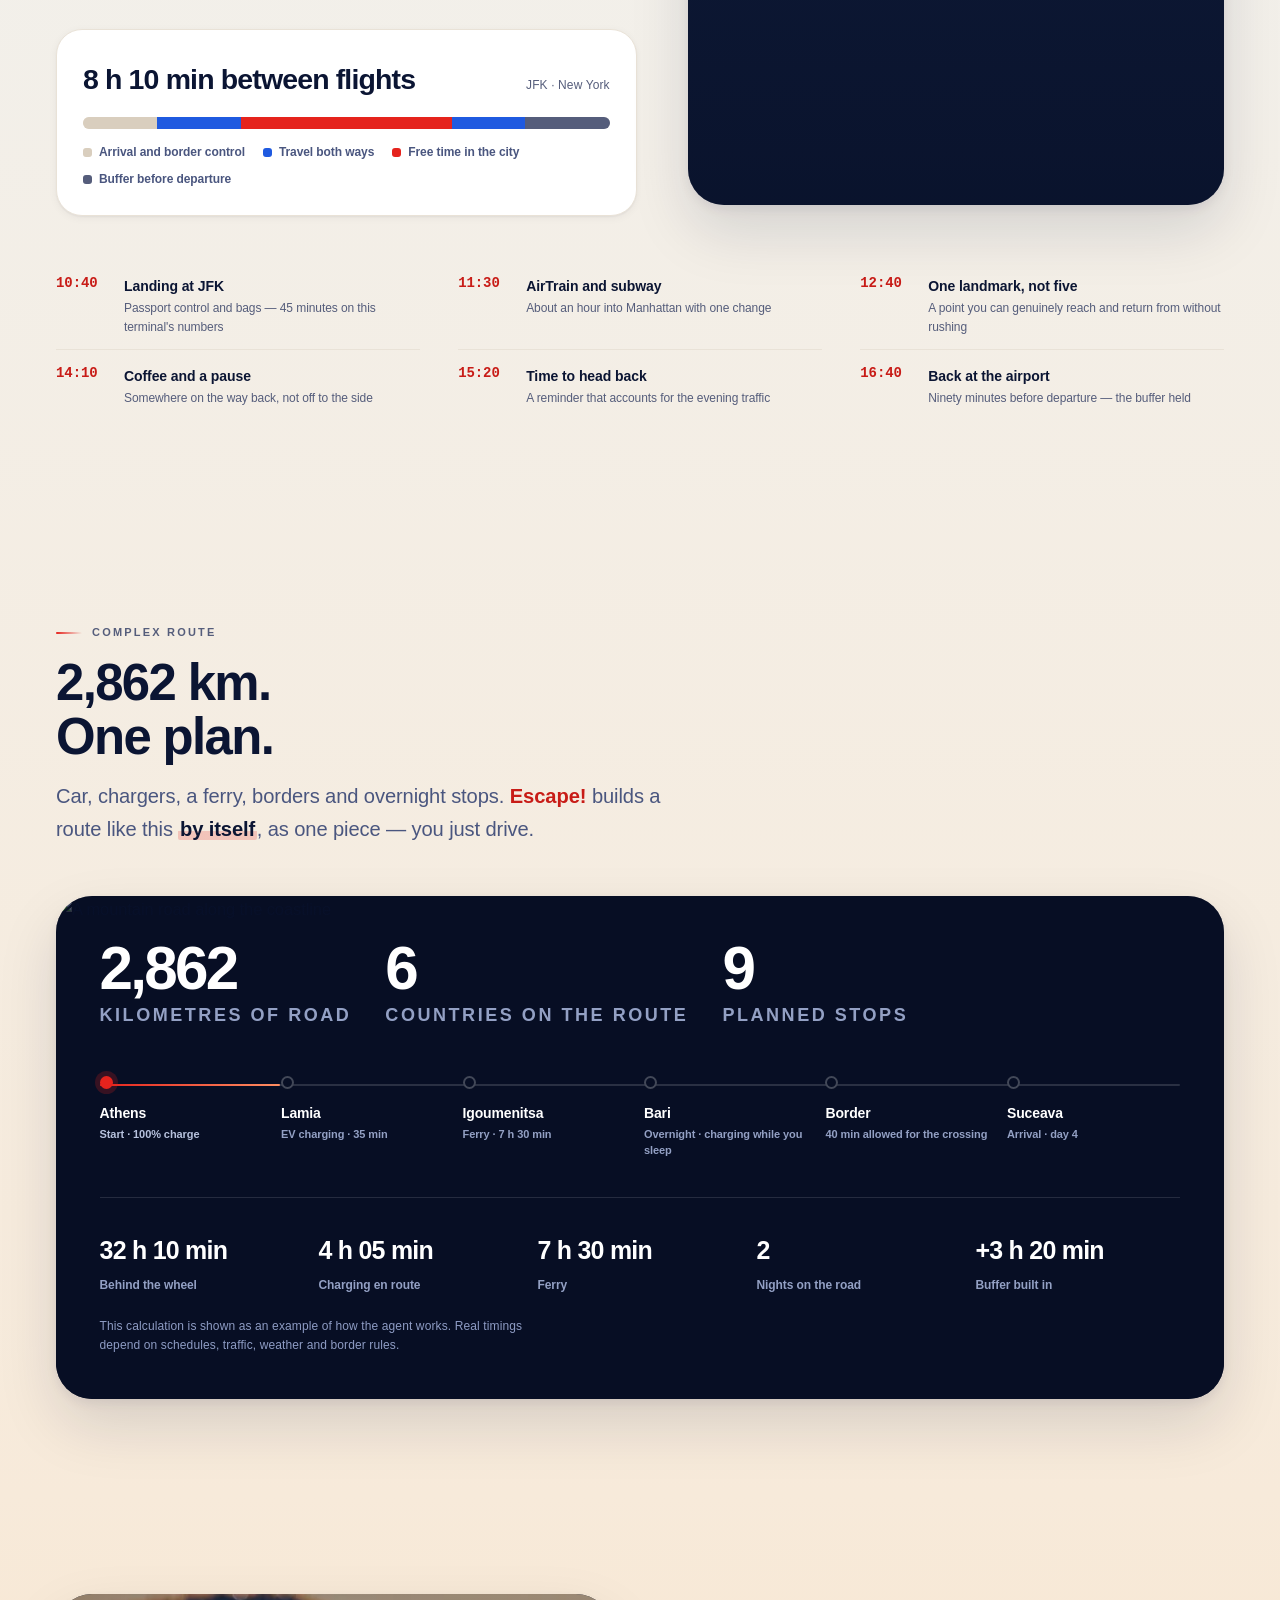
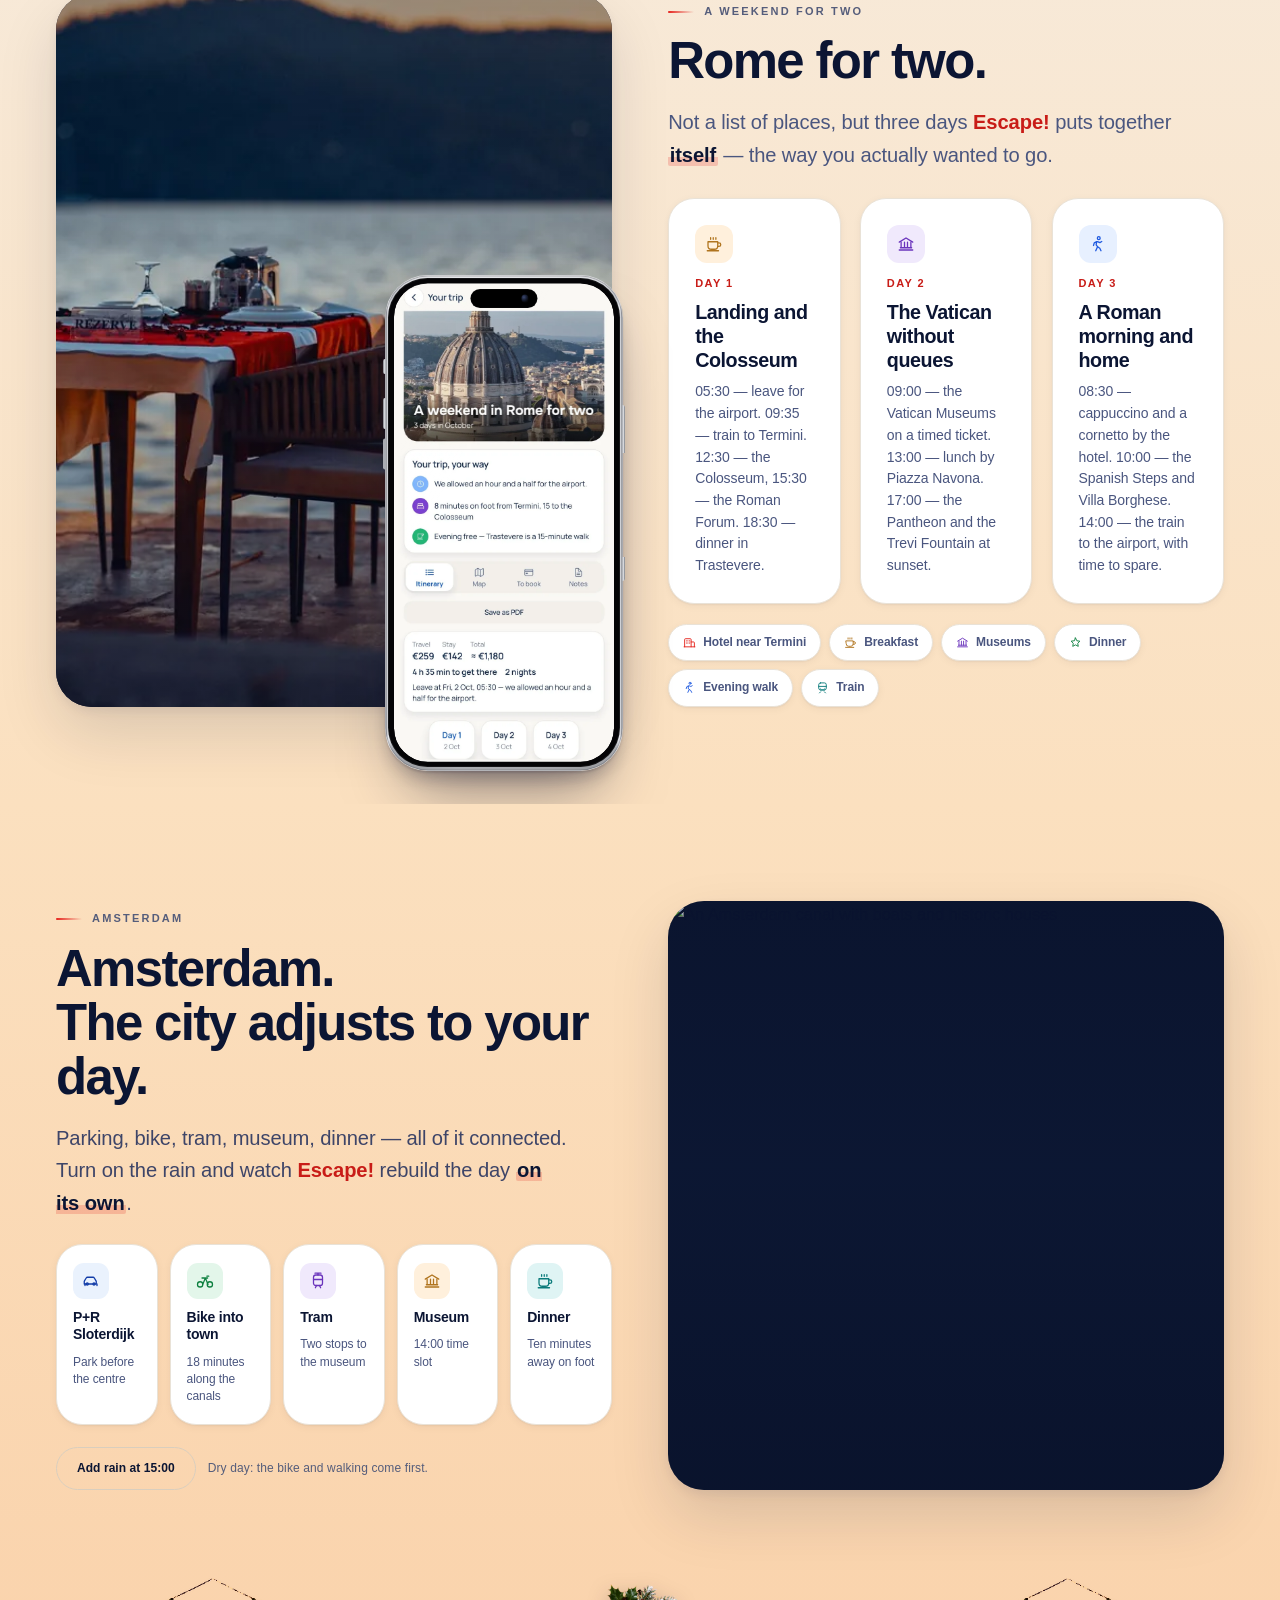
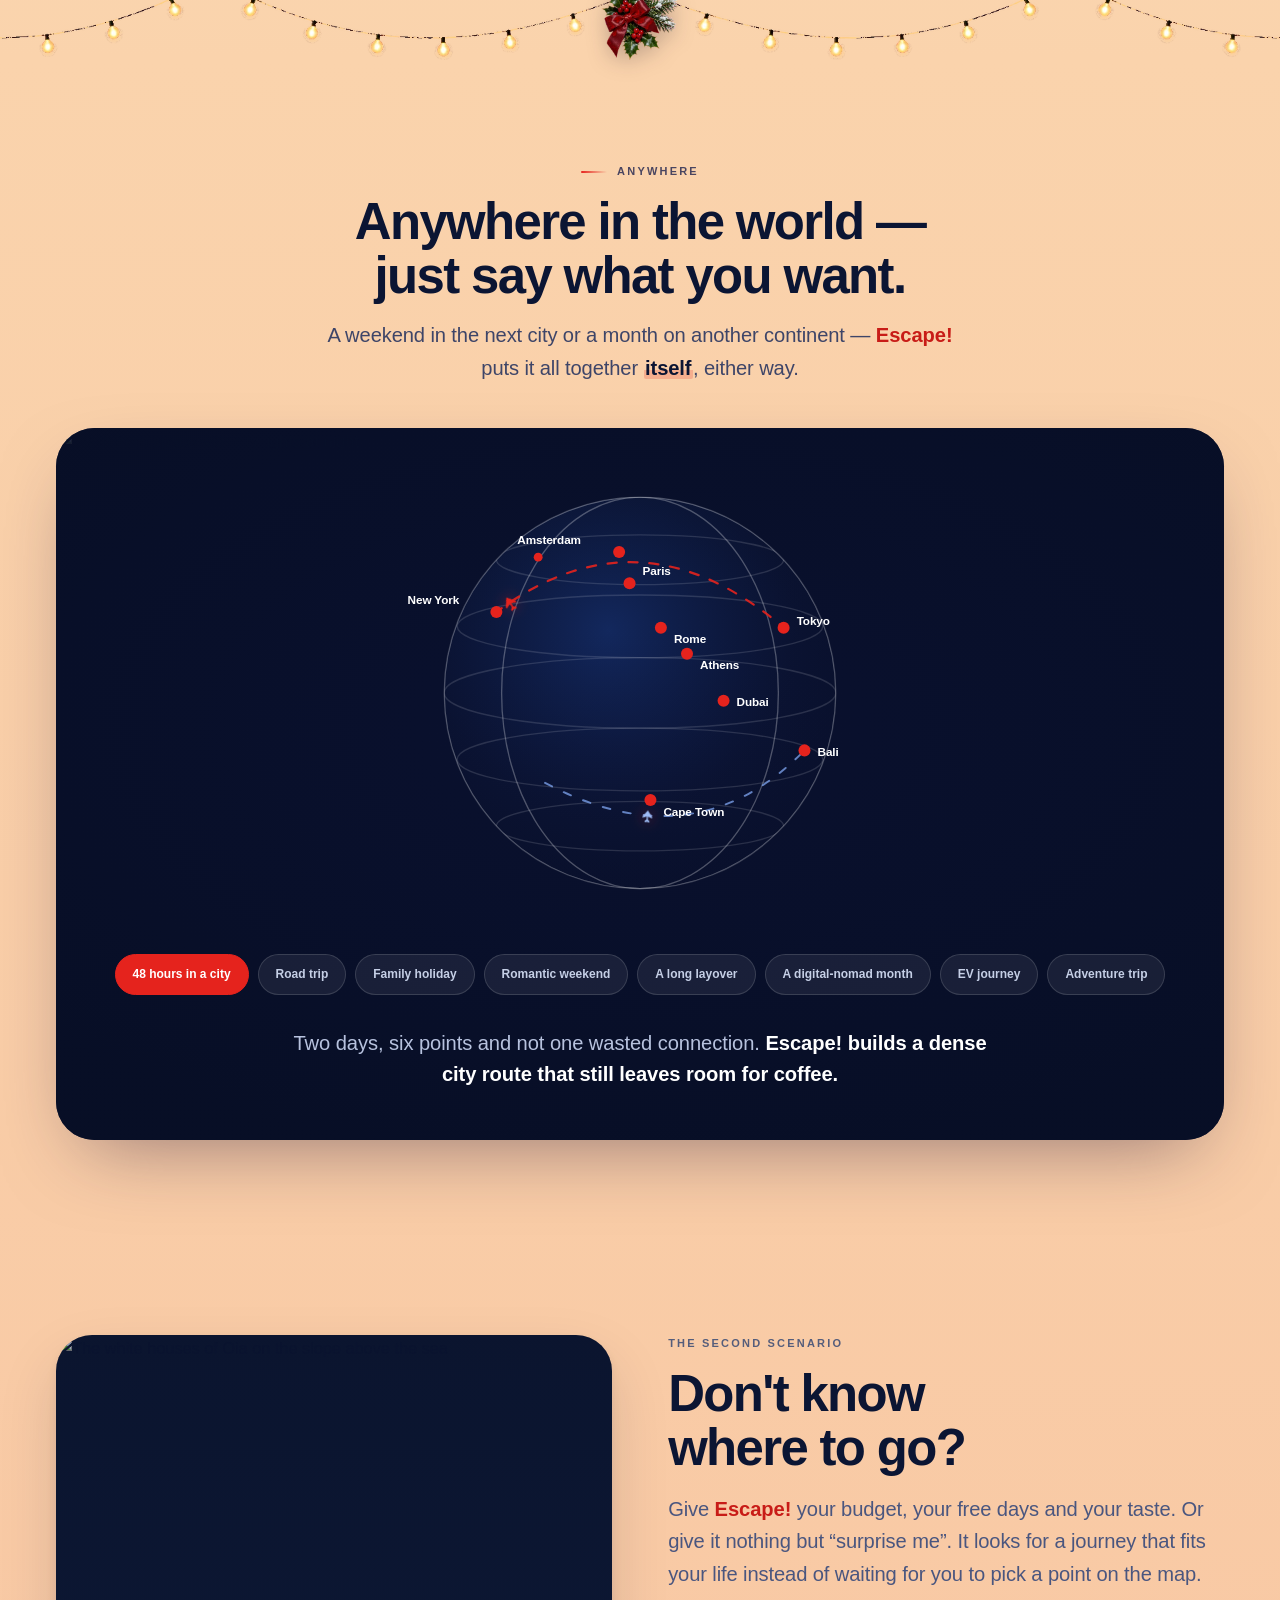
==== commit 57fe3000: "The Christmas site: one sky from dawn to night, and a real phone The page used to be a stack of band" ====
--- a/index.html
+++ b/index.html
@@ -39,11 +39,12 @@
 <link rel="apple-touch-icon" href="/apple-touch-icon.png">
 <link rel="manifest" href="/site.webmanifest">
 
-<link rel="preload" as="image" href="/img/hero-santorini-lg.webp" imagesrcset="/img/hero-santorini-sm.webp 1200w, /img/hero-santorini-lg.webp 2200w" imagesizes="100vw" fetchpriority="high">
+<link rel="preload" as="image" href="/img/xmas/branch.webp">
 <link rel="preload" as="font" type="font/woff2" href="/assets/fonts/greatvibes-latin-400.woff2" crossorigin>
 <link rel="preload" as="font" type="font/woff2" href="/assets/fonts/onest-latin-700.woff2" crossorigin>
 <link rel="stylesheet" href="/assets/fonts.css?v=f9acb6e106">
-<link rel="stylesheet" href="/assets/styles.css?v=573fb6308c">
+<link rel="stylesheet" href="/assets/styles.css?v=2e2ccc63d4">
+<link rel="stylesheet" href="/assets/season.css?v=f974ddb79d">
 
 <script type="application/ld+json">
 {"@context":"https://schema.org","@type":"SoftwareApplication","name":"Escape! AI Travel Agent","applicationCategory":"TravelApplication","operatingSystem":"iOS, Android","url":"https://www.escapetravel.site/","description":"Personal AI travel agent that plans, organises and accompanies a whole journey — routes, tickets, hotels, cars, EV charging, transfers, weather and recommendations in one agent.","inLanguage":["ru","uk","en"],"author":{"@type":"Person","name":"Dmytro Sukhyna"},"publisher":{"@type":"Organization","name":"Escape!","url":"https://www.escapetravel.site/","email":"escape.travel.ai@gmail.com"}}
@@ -51,6 +52,14 @@
 </head>
 <body>
 <a class="skip" href="#main" data-i18n="a11ySkip">Перейти к содержанию</a>
+
+<!-- ===== the sky: dawn at the top, night at the foot (drawn by assets/season.js) ===== -->
+<div class="sky" id="sky" aria-hidden="true">
+  <i class="sky__sun"></i>
+  <i class="sky__moon"></i>
+  <img class="sky__sleigh" src="/img/xmas/sleigh.webp" width="700" height="281" alt="" loading="lazy" decoding="async">
+</div>
+<div class="stars" id="stars" aria-hidden="true"><i></i><i></i></div>
 
 <!-- ===== icon sprite ===== -->
 <svg width="0" height="0" style="position:absolute" aria-hidden="true" focusable="false"><defs>
@@ -106,23 +115,30 @@
   <symbol id="i-mic" viewBox="0 0 24 24" fill="none" stroke="currentColor" stroke-width="1.8" stroke-linecap="round" stroke-linejoin="round"><rect x="9" y="2.6" width="6" height="11" rx="3"/><path d="M5.5 11.2a6.5 6.5 0 0 0 13 0"/><path d="M12 17.7V21"/></symbol>
   <symbol id="i-apple" viewBox="0 0 24 24" fill="currentColor"><path d="M16.3 12.7c0-2.3 1.9-3.4 2-3.5-1.1-1.6-2.8-1.8-3.4-1.8-1.4-.1-2.8.9-3.5.9s-1.8-.8-3-.8c-1.5 0-3 .9-3.8 2.3-1.6 2.8-.4 7 1.2 9.3.8 1.1 1.7 2.4 2.9 2.3 1.2 0 1.6-.7 3-.7s1.8.7 3 .7c1.3 0 2.1-1.1 2.8-2.3.9-1.3 1.3-2.6 1.3-2.6s-2.5-1-2.5-3.8ZM14.1 5.7c.6-.8 1.1-1.9 1-3-.9 0-2.1.6-2.8 1.4-.6.7-1.1 1.8-1 2.9 1 0 2.1-.5 2.8-1.3Z"/></symbol>
   <symbol id="i-android" viewBox="0 0 24 24" fill="currentColor"><path d="M17.6 9.5H6.4v8.1c0 .6.5 1.1 1.1 1.1h.9v2.6a1.4 1.4 0 0 0 2.8 0v-2.6h1.6v2.6a1.4 1.4 0 0 0 2.8 0v-2.6h.9c.6 0 1.1-.5 1.1-1.1ZM4.4 9.3a1.4 1.4 0 0 0-1.4 1.4v4.9a1.4 1.4 0 0 0 2.8 0v-4.9a1.4 1.4 0 0 0-1.4-1.4Zm15.2 0a1.4 1.4 0 0 0-1.4 1.4v4.9a1.4 1.4 0 0 0 2.8 0v-4.9a1.4 1.4 0 0 0-1.4-1.4ZM15 3.6l1-1.7a.3.3 0 0 0-.5-.3l-1 1.8a6.6 6.6 0 0 0-5 0l-1-1.8a.3.3 0 0 0-.5.3l1 1.7a5.4 5.4 0 0 0-2.6 4.6h11.2A5.4 5.4 0 0 0 15 3.6ZM9.3 6.2a.6.6 0 1 1 0-1.1.6.6 0 0 1 0 1.1Zm5.4 0a.6.6 0 1 1 0-1.1.6.6 0 0 1 0 1.1Z"/></symbol>
+  <symbol id="i-snow" viewBox="0 0 24 24" fill="none" stroke="currentColor" stroke-width="1.7" stroke-linecap="round" stroke-linejoin="round"><path d="M12 2.5v19M3.8 7.2l16.4 9.6M3.8 16.8l16.4-9.6"/><path d="m9.4 3.9 2.6 2.4 2.6-2.4M9.4 20.1l2.6-2.4 2.6 2.4M3.1 10.5l3.5.9-1 3.4M20.9 13.5l-3.5-.9 1-3.4M5.6 9.2l1 3.4-3.5.9M18.4 14.8l-1-3.4 3.5-.9"/></symbol>
+  <symbol id="i-cal" viewBox="0 0 24 24" fill="none" stroke="currentColor" stroke-width="1.7" stroke-linecap="round" stroke-linejoin="round"><rect x="3.5" y="5" width="17" height="15.5" rx="3.2"/><path d="M3.5 10h17M8 3v4M16 3v4"/><path d="M8 14h2M14 14h2M8 17h2"/></symbol>
+  <symbol id="i-gift" viewBox="0 0 24 24" fill="none" stroke="currentColor" stroke-width="1.7" stroke-linecap="round" stroke-linejoin="round"><rect x="3.5" y="8.5" width="17" height="4" rx="1.2"/><path d="M5 12.5v6.3c0 .9.7 1.7 1.7 1.7h10.6c.9 0 1.7-.8 1.7-1.7v-6.3M12 8.5v12"/><path d="M12 8.5C10.8 5 7.4 4.3 7 6.4c-.3 1.6 2.2 2.1 5 2.1Zm0 0c1.2-3.5 4.6-4.2 5-2.1.3 1.6-2.2 2.1-5 2.1Z"/></symbol>
+  <symbol id="i-chat" viewBox="0 0 24 24" fill="none" stroke="currentColor" stroke-width="1.7" stroke-linecap="round" stroke-linejoin="round"><path d="M20.5 11.6c0 4.3-3.8 7.6-8.5 7.6-1.2 0-2.3-.2-3.3-.6L4 20l1.2-3.7c-1.1-1.3-1.7-2.9-1.7-4.7C3.5 7.3 7.3 4 12 4s8.5 3.3 8.5 7.6Z"/><path d="M8.5 11.7h.01M12 11.7h.01M15.5 11.7h.01" stroke-width="2.4"/></symbol>
+  <symbol id="i-voice" viewBox="0 0 24 24" fill="none" stroke="currentColor" stroke-width="1.7" stroke-linecap="round" stroke-linejoin="round"><path d="M4 9.5v5M8 6.5v11M12 3.5v17M16 6.5v11M20 9.5v5"/></symbol>
+  <symbol id="i-hand" viewBox="0 0 24 24" fill="none" stroke="currentColor" stroke-width="1.7" stroke-linecap="round" stroke-linejoin="round"><path d="M8.2 12.4V5.6a1.5 1.5 0 0 1 3 0v5.2M11.2 10.4V4.3a1.5 1.5 0 0 1 3 0v6.2M14.2 10.6V5.6a1.5 1.5 0 0 1 3 0v7.6c0 4.3-2.6 7.3-6.4 7.3-2.6 0-4.1-1.3-5.6-3.6l-2-3.2a1.5 1.5 0 0 1 2.5-1.6l2.5 2.3"/><path d="M19.5 3.5c.9.8 1.4 1.8 1.5 3M3.6 7.5c.1-1.2.6-2.2 1.5-3"/></symbol>
 </defs></svg>
 
 <!-- ===== header ===== -->
 <header class="header" id="header">
-  <div class="wrap">
-    <a class="header-brand" href="#top" aria-label="Escape! — AI Travel Agent">
+  <span class="header__garland" aria-hidden="true"></span>
+  <div class="wrap">
+    <a class="header-brand" href="#xmas" aria-label="Escape! — AI Travel Agent">
       <span class="brandmark"><span class="word">Escape</span><svg class="pin" aria-hidden="true"><use href="#brand-pin"/></svg></span>
       <small>AI Travel Agent</small>
     </a>
 
     <nav class="nav" id="nav" aria-label="Основная навигация" data-i18n-aria-label="a11yNav">
-      <a href="#problem" data-i18n="navWhy">Почему ESCAPE</a>
+      <a href="#xmas" data-i18n="navXmas">Новый год</a>
       <a href="#agent" data-i18n="navAgent">AI Agent</a>
       <a href="#how" data-i18n="navHow">Как это работает</a>
       <a href="#community" data-i18n="navCommunity">Сообщество</a>
+      <a href="#santa" data-i18n="navSanta">Санта</a>
       <a href="#world" data-i18n="navWorld">Весь мир</a>
-      <a href="#together" data-i18n="navTogether">Вместе</a>
       <a href="#identity" data-i18n="navIdentity">Travel-профиль</a>
       <a href="#contact" data-i18n="navContact">Контакты</a>
     </nav>
@@ -144,10 +160,12 @@
 </header>
 
 <nav class="drawer" id="drawer" aria-label="Мобильная навигация" data-i18n-aria-label="a11yMobileNav" hidden>
+  <a href="#xmas" data-i18n="navXmas">Новый год</a>
   <a href="#problem" data-i18n="navWhy">Почему ESCAPE</a>
   <a href="#agent" data-i18n="navAgent">AI Agent</a>
   <a href="#how" data-i18n="navHow">Как это работает</a>
   <a href="#community" data-i18n="navCommunity">Сообщество</a>
+  <a href="#santa" data-i18n="navSanta">Санта</a>
   <a href="#world" data-i18n="navWorld">Весь мир</a>
   <a href="#together" data-i18n="navTogether">Вместе</a>
   <a href="#identity" data-i18n="navIdentity">Travel-профиль</a>
@@ -156,12 +174,58 @@
 </nav>
 
 <main id="main">
+<!-- ===== 00 NEW YEAR TRIPS — the season's own first screen ===== -->
+<section class="xmas" id="xmas" data-sky="dawn@0 dawn2@.7">
+  <div class="snow" aria-hidden="true"><i></i><i></i><i></i></div>
+  <img class="xmas__branch" src="/img/xmas/branch.webp" width="520" height="662" alt="" aria-hidden="true" decoding="async">
+  <div class="wrap xmas__grid">
+    <div class="xmas__copy">
+      <span class="eyebrow eyebrow--festive"><svg width="14" height="14" aria-hidden="true"><use href="#i-snow"/></svg><span data-i18n="xmEyebrow">Новогодние путешествия</span></span>
+      <h1 class="xmas__title" data-i18n-html="xmTitle">Встретьте Новый год<br><em>там, где идёт снег.</em></h1>
+      <p class="lead xmas__lead" data-i18n="xmLead">В приложении открылся новогодний раздел: горнолыжные курорты по странам, уютные городки, рождественские ярмарки и спа. Escape сразу подставит праздничные ночи — с 30 декабря по 2 января — и покажет, где ещё есть места.</p>
+      <ul class="xmas__facts">
+        <li><i><svg aria-hidden="true"><use href="#i-cal"/></svg></i><span><b data-i18n="xmF1">30 декабря – 2 января</b><small data-i18n="xmF1s">праздничные ночи уже выбраны</small></span></li>
+        <li><i><svg aria-hidden="true"><use href="#i-pin"/></svg></i><span><b data-i18n="xmF2">100 · 300 · 500 км</b><small data-i18n="xmF2s">или весь мир — ближе сначала</small></span></li>
+        <li><i><svg aria-hidden="true"><use href="#i-ticket"/></svg></i><span><b data-i18n="xmF3">Места и бронирование</b><small data-i18n="xmF3s">ссылка в каждом отеле</small></span></li>
+      </ul>
+      <div class="hero__stores">
+        <a class="chip chip--live" href="https://apps.apple.com/app/id6803238502" target="_blank" rel="noopener" data-store="ios"><svg width="15" height="15" aria-hidden="true"><use href="#i-apple"/></svg><span data-i18n="ctaJoin">Скачать бесплатно в App Store</span><svg class="arw" width="15" height="15" aria-hidden="true" style="margin-left:auto"><use href="#i-arrow"/></svg></a>
+        <button class="chip" type="button" data-waitlist-android><svg width="15" height="15" aria-hidden="true"><use href="#i-android"/></svg>Android<b class="soon" data-i18n="soon">скоро</b></button>
+      </div>
+    </div>
+    <div class="xmas__stage">
+      <div class="device device--lg device--shot xmas__back">
+        <span class="device__hw" aria-hidden="true"></span><span class="device__island" aria-hidden="true"></span>
+        <div class="device__screen"><span class="device__view"><img class="device__img" src="/img/xmas/launch.webp" width="720" height="1560" decoding="async" loading="lazy" alt="Так Escape встречает вас в праздники: Санторини в снегу и сани Санты" data-i18n-alt="shotLaunch"></span></div>
+      </div>
+      <div class="device device--lg device--shot xmas__front">
+        <span class="device__hw" aria-hidden="true"></span><span class="device__island" aria-hidden="true"></span>
+        <div class="device__screen"><span class="device__view"><img class="device__img" data-shot="christmas" src="/img/app/ru/christmas.webp" width="720" height="1561" decoding="async" fetchpriority="high" alt="Новогодний раздел на главном экране Escape" data-i18n-alt="shotXmas"></span></div>
+      </div>
+      <div class="float float--season">
+        <span class="float__ic"><svg width="16" height="16" aria-hidden="true"><use href="#i-snow"/></svg></span>
+        <span><b data-i18n="xmSeason">С 20 ноября по 14 января</b><small data-i18n="xmSeasonS">приложение в праздничном наряде</small></span>
+      </div>
+    </div>
+  </div>
+  <div class="wrap">
+    <ul class="xmas__moods">
+      <li class="mood rv"><img src="/img/xmas/ski.webp" width="760" height="507" loading="lazy" decoding="async" alt="" ><span><b data-i18n="xmSki">Горнолыжные курорты</b><small data-i18n="xmSkiS">по странам: Альпы, Карпаты, Пиренеи</small></span></li>
+      <li class="mood rv"><img src="/img/xmas/cosy.webp" width="760" height="507" loading="lazy" decoding="async" alt="" ><span><b data-i18n="xmCosy">Уютные городки</b><small data-i18n="xmCosyS">снег, камин и тишина</small></span></li>
+      <li class="mood rv"><img src="/img/xmas/market.webp" width="760" height="507" loading="lazy" decoding="async" alt="" ><span><b data-i18n="xmMarket">Рождественские ярмарки</b><small data-i18n="xmMarketS">огни, глинтвейн и пряники</small></span></li>
+      <li class="mood rv"><img src="/img/xmas/spa.webp" width="760" height="507" loading="lazy" decoding="async" alt="" ><span><b data-i18n="xmSpa">Спа и шале</b><small data-i18n="xmSpaS">тепло после мороза</small></span></li>
+    </ul>
+  </div>
+</section>
+
+<div class="garland-line" aria-hidden="true"><img src="/img/xmas/holly.webp" width="240" height="238" alt="" loading="lazy" decoding="async"></div>
+
 <!-- ===== 01 HERO ===== -->
-<section class="hero" id="top">
+<section class="hero" id="top" data-sky="morning">
   <div class="hero__media">
     <img src="/img/escape-hero2-lg.webp"
          srcset="/img/escape-hero2-sm.webp 1400w, /img/escape-hero2-lg.webp 1672w"
-         sizes="100vw" width="1672" height="941" fetchpriority="high" decoding="async"
+         sizes="100vw" width="1672" height="941" loading="lazy" decoding="async"
          alt="Оя на Санторини: синие купола, белые дома и Эгейское море"
          data-i18n-alt="altHero">
   </div>
@@ -169,11 +233,11 @@
 
   <div class="wrap">
     <div class="hero__copy">
-      <h1>
+      <h2 class="hero__title">
         <span data-i18n="heroL1">Вы выбираете, куда отправиться.</span>
         <span class="hero__brandline"><span class="brandmark"><span class="word">Escape</span><svg class="pin" aria-hidden="true"><use href="#brand-pin"/></svg></span></span>
         <span class="l2" data-i18n="heroL2">берёт на себя всё остальное.</span>
-      </h1>
+      </h2>
       <p class="hero__sub" data-i18n-html="heroSub">А если не знаете куда —<em>Escape! найдёт поездку. И даже тех, с кем поехать.</em></p>
       <p class="hero__text" data-i18n="heroText">Билеты, отель, маршрут, кафе, время в дороге. Одна просьба — и вся поездка собрана. Дальше агент едет с вами и меняет план, когда меняется день.</p>
 
@@ -196,8 +260,8 @@
 
     <div class="hero__stage">
       <div class="device device--lg device--shot">
-        <div class="device__notch"></div>
-        <div class="device__screen"><span class="device__view" data-pane="know"><img class="device__img" data-shot="10-meteora" src="/img/app/ru/10-meteora.webp" width="640" height="1418" decoding="async" fetchpriority="high" alt="Страница места в Escape: Метеоры" data-i18n-alt="shotMeteora"><span class="live" aria-hidden="true" style="left:0.000%;top:0.000%;width:100.000%;height:53.597%;border-radius:0.000%/0.000%"><img class="live__img" data-shot="10-meteora" src="/img/app/ru/10-meteora.webp" alt="" decoding="async" loading="lazy" style="transform-origin:12.00% 47.17%;width:100.000%;left:0.000%;top:0.000%"></span></span><span class="device__view" data-pane="surprise" hidden><img class="device__img" data-shot="01-home" src="/img/app/ru/01-home.webp" width="640" height="1424" loading="lazy" decoding="async" alt="Главный экран Escape: идеи на выходные рядом" data-i18n-alt="shotHome"><span class="live" aria-hidden="true" style="left:3.281%;top:5.853%;width:92.969%;height:63.540%;border-radius:7.395%/4.883%"><img class="live__img" data-shot="01-home" src="/img/app/ru/01-home.webp" alt="" decoding="async" loading="lazy" style="transform-origin:14.44% 61.77%;width:107.563%;left:-3.529%;top:-9.212%"></span></span></div>
+        <span class="device__hw" aria-hidden="true"></span><span class="device__island" aria-hidden="true"></span>
+        <div class="device__screen"><span class="device__view" data-pane="know"><img class="device__img" data-shot="10-meteora" src="/img/app/ru/10-meteora.webp" width="640" height="1418" decoding="async" loading="lazy" alt="Страница места в Escape: Метеоры" data-i18n-alt="shotMeteora"><span class="live" aria-hidden="true" style="left:0.000%;top:0.000%;width:100.000%;height:53.597%;border-radius:0.000%/0.000%"><img class="live__img" data-shot="10-meteora" src="/img/app/ru/10-meteora.webp" alt="" decoding="async" loading="lazy" style="transform-origin:12.00% 47.17%;width:100.000%;left:0.000%;top:0.000%"></span></span><span class="device__view" data-pane="surprise" hidden><img class="device__img" data-shot="01-home" src="/img/app/ru/01-home.webp" width="640" height="1424" loading="lazy" decoding="async" alt="Главный экран Escape: идеи на выходные рядом" data-i18n-alt="shotHome"><span class="live" aria-hidden="true" style="left:3.281%;top:5.853%;width:92.969%;height:63.540%;border-radius:7.395%/4.883%"><img class="live__img" data-shot="01-home" src="/img/app/ru/01-home.webp" alt="" decoding="async" loading="lazy" style="transform-origin:14.44% 61.77%;width:107.563%;left:-3.529%;top:-9.212%"></span></span></div>
       </div>
 
       <div class="float float--live">
@@ -213,7 +277,7 @@
 </section>
 
 <!-- ===== 02 PROBLEM ===== -->
-<section class="section" id="problem">
+<section class="section" id="problem" data-sky="pearl">
   <div class="wrap">
     <div class="head rv">
       <span class="eyebrow" data-i18n="probEyebrow">Проблема</span>
@@ -264,63 +328,63 @@
   <div class="shots" role="list" tabindex="0" aria-label="Экраны приложения Escape" data-i18n-aria-label="galAria">
     <figure class="shot" role="listitem">
       <div class="device device--sm device--shot">
-        <div class="device__notch"></div>
+        <span class="device__hw" aria-hidden="true"></span><span class="device__island" aria-hidden="true"></span>
         <div class="device__screen"><span class="device__view"><img class="device__img" data-shot="01-home" src="/img/app/ru/01-home.webp" width="640" height="1424" loading="lazy" decoding="async" alt="Куда сбежать на выходные?" data-i18n-alt="gal1alt"><span class="live" aria-hidden="true" style="left:3.281%;top:5.853%;width:92.969%;height:63.540%;border-radius:7.395%/4.883%"><img class="live__img" data-shot="01-home" src="/img/app/ru/01-home.webp" alt="" decoding="async" loading="lazy" style="transform-origin:14.44% 61.77%;width:107.563%;left:-3.529%;top:-9.212%"></span></span></div>
       </div>
       <figcaption><b data-i18n="gal1a">Куда сбежать</b><span data-i18n="gal1b">на выходные?</span></figcaption>
     </figure>
     <figure class="shot" role="listitem">
       <div class="device device--sm device--shot">
-        <div class="device__notch"></div>
+        <span class="device__hw" aria-hidden="true"></span><span class="device__island" aria-hidden="true"></span>
         <div class="device__screen"><span class="device__view"><img class="device__img" data-shot="02-weekend" src="/img/app/ru/02-weekend.webp" width="640" height="1424" loading="lazy" decoding="async" alt="Идеи рядом с вами — на машине, паромом, самолётом" data-i18n-alt="gal2alt"></span></div>
       </div>
       <figcaption><b data-i18n="gal2a">Идеи рядом с вами —</b><span data-i18n="gal2b">на машине, паромом, самолётом</span></figcaption>
     </figure>
     <figure class="shot" role="listitem">
       <div class="device device--sm device--shot">
-        <div class="device__notch"></div>
+        <span class="device__hw" aria-hidden="true"></span><span class="device__island" aria-hidden="true"></span>
         <div class="device__screen"><span class="device__view"><img class="device__img" data-shot="11-santorini" src="/img/app/ru/11-santorini.webp" width="640" height="1418" loading="lazy" decoding="async" alt="Каждое место как кино" data-i18n-alt="gal3alt"><span class="live" aria-hidden="true" style="left:0.000%;top:0.000%;width:100.000%;height:53.597%;border-radius:0.000%/0.000%"><img class="live__img" data-shot="11-santorini" src="/img/app/ru/11-santorini.webp" alt="" decoding="async" loading="lazy" style="transform-origin:12.00% 47.17%;width:100.000%;left:0.000%;top:0.000%"></span></span></div>
       </div>
       <figcaption><b data-i18n="gal3a">Каждое место</b><span data-i18n="gal3b">как кино</span></figcaption>
     </figure>
     <figure class="shot" role="listitem">
       <div class="device device--sm device--shot">
-        <div class="device__notch"></div>
+        <span class="device__hw" aria-hidden="true"></span><span class="device__island" aria-hidden="true"></span>
         <div class="device__screen"><span class="device__view"><img class="device__img" data-shot="04-finds" src="/img/app/ru/04-finds.webp" width="640" height="1424" loading="lazy" decoding="async" alt="Находки Escape: где едят местные" data-i18n-alt="gal4alt"></span></div>
       </div>
       <figcaption><b data-i18n="gal4a">Находки Escape:</b><span data-i18n="gal4b">где едят местные</span></figcaption>
     </figure>
     <figure class="shot" role="listitem">
       <div class="device device--sm device--shot">
-        <div class="device__notch"></div>
+        <span class="device__hw" aria-hidden="true"></span><span class="device__island" aria-hidden="true"></span>
         <div class="device__screen"><span class="device__view"><img class="device__img" data-shot="05-assistant" src="/img/app/ru/05-assistant.webp" width="640" height="1424" loading="lazy" decoding="async" alt="Скажите, куда — остальное сделаем мы" data-i18n-alt="gal5alt"><span class="mic-pulse" aria-hidden="true" style="left:49.375%;top:27.715%;width:17.812%"><i></i><i></i></span></span></div>
       </div>
       <figcaption><b data-i18n="gal5a">Скажите, куда —</b><span data-i18n="gal5b">остальное сделаем мы</span></figcaption>
     </figure>
     <figure class="shot" role="listitem">
       <div class="device device--sm device--shot">
-        <div class="device__notch"></div>
+        <span class="device__hw" aria-hidden="true"></span><span class="device__island" aria-hidden="true"></span>
         <div class="device__screen"><span class="device__view"><img class="device__img" data-shot="06-plan" src="/img/app/ru/06-plan.webp" width="640" height="1424" loading="lazy" decoding="async" alt="Весь маршрут от двери до двери" data-i18n-alt="gal6alt"><span class="live" aria-hidden="true" style="left:3.438%;top:5.783%;width:92.969%;height:26.798%;border-radius:6.050%/9.474%"><img class="live__img" data-shot="06-plan" src="/img/app/ru/06-plan.webp" alt="" decoding="async" loading="lazy" style="transform-origin:14.59% 29.37%;width:107.563%;left:-3.697%;top:-21.579%"></span></span></div>
       </div>
       <figcaption><b data-i18n="gal6a">Весь маршрут</b><span data-i18n="gal6b">от двери до двери</span></figcaption>
     </figure>
     <figure class="shot" role="listitem">
       <div class="device device--sm device--shot">
-        <div class="device__notch"></div>
+        <span class="device__hw" aria-hidden="true"></span><span class="device__island" aria-hidden="true"></span>
         <div class="device__screen"><span class="device__view"><img class="device__img" data-shot="07-companion" src="/img/app/ru/07-companion.webp" width="640" height="1424" loading="lazy" decoding="async" alt="В дороге подскажет, когда выходить" data-i18n-alt="gal7alt"><span class="live" aria-hidden="true" style="left:3.438%;top:5.783%;width:92.969%;height:27.080%;border-radius:6.050%/9.375%"><img class="live__img" data-shot="07-companion" src="/img/app/ru/07-companion.webp" alt="" decoding="async" loading="lazy" style="transform-origin:14.59% 29.61%;width:107.563%;left:-3.697%;top:-21.354%"></span></span></div>
       </div>
       <figcaption><b data-i18n="gal7a">В дороге подскажет,</b><span data-i18n="gal7b">когда выходить</span></figcaption>
     </figure>
     <figure class="shot" role="listitem">
       <div class="device device--sm device--shot">
-        <div class="device__notch"></div>
+        <span class="device__hw" aria-hidden="true"></span><span class="device__island" aria-hidden="true"></span>
         <div class="device__screen"><span class="device__view"><img class="device__img" data-shot="08-community" src="/img/app/ru/08-community.webp" width="640" height="1424" loading="lazy" decoding="async" alt="Находите попутчиков" data-i18n-alt="gal8alt"></span></div>
       </div>
       <figcaption><b data-i18n="gal8a">Находите</b><span data-i18n="gal8b">попутчиков</span></figcaption>
     </figure>
     <figure class="shot" role="listitem">
       <div class="device device--sm device--shot">
-        <div class="device__notch"></div>
+        <span class="device__hw" aria-hidden="true"></span><span class="device__island" aria-hidden="true"></span>
         <div class="device__screen"><span class="device__view"><img class="device__img" data-shot="09-invite" src="/img/app/ru/09-invite.webp" width="640" height="1424" loading="lazy" decoding="async" alt="Приглашайте друзей — красиво" data-i18n-alt="gal9alt"><span class="live" aria-hidden="true" style="left:0.000%;top:0.000%;width:100.000%;height:52.045%;border-radius:0.000%/0.000%"><img class="live__img" data-shot="09-invite" src="/img/app/ru/09-invite.webp" alt="" decoding="async" loading="lazy" style="transform-origin:12.00% 45.80%;width:100.000%;left:0.000%;top:0.000%"></span></span></div>
       </div>
       <figcaption><b data-i18n="gal9a">Приглашайте друзей —</b><span data-i18n="gal9b">красиво</span></figcaption>
@@ -329,7 +393,7 @@
 </section>
 
 <!-- ===== 04 ONE REQUEST ===== -->
-<section class="section" id="agent">
+<section class="section" id="agent" data-sky="day">
   <div class="wrap">
     <div class="head rv">
       <span class="eyebrow" data-i18n="knowEyebrow">Сценарий первый</span>
@@ -453,7 +517,7 @@
         <img src="/img/terrace-sm.webp" srcset="/img/terrace-sm.webp 1200w, /img/terrace-lg.webp 2200w" sizes="(max-width:1024px) 92vw, 46vw" width="1200" height="675" loading="lazy" decoding="async" alt="Терраса кафе с видом на море" data-i18n-alt="altTerrace">
       </figure>
       <div class="device device--md device--shot scene__device">
-        <div class="device__notch"></div>
+        <span class="device__hw" aria-hidden="true"></span><span class="device__island" aria-hidden="true"></span>
         <div class="device__screen"><span class="device__view"><img class="device__img" data-shot="05-assistant" src="/img/app/ru/05-assistant.webp" width="640" height="1424" loading="lazy" decoding="async" alt="Ассистент Escape: скажите, куда хочется" data-i18n-alt="shotAssistant"><span class="mic-pulse" aria-hidden="true" style="left:49.375%;top:27.715%;width:17.812%"><i></i><i></i></span></span></div>
       </div>
     </div>
@@ -478,7 +542,9 @@
 </section>
 
 <!-- ===== 07 LIVE TRAVEL AGENT ===== -->
-<section class="section section--dark section--photo" id="live">
+<div class="garland-line" aria-hidden="true"><img src="/img/xmas/holly.webp" width="240" height="238" alt="" loading="lazy" decoding="async"></div>
+
+<section class="section section--dark section--photo section--panel" id="live" data-sky="day2">
   <div class="section__bg" aria-hidden="true">
     <img src="/img/escape-dusk-sm.webp" srcset="/img/escape-dusk-sm.webp 1400w, /img/escape-dusk-lg.webp 1672w" sizes="100vw" width="1672" height="941" loading="lazy" decoding="async" alt="">
   </div>
@@ -504,7 +570,7 @@
         <img src="/img/live-airport-sm.webp" srcset="/img/live-airport-sm.webp 1200w, /img/live-airport-lg.webp 2200w" sizes="(max-width:1024px) 92vw, 46vw" width="1200" height="675" loading="lazy" decoding="async" alt="Панорамное окно аэропорта с самолётами у гейтов" data-i18n-alt="altAirport">
       </figure>
       <div class="device device--md device--shot scene__device">
-        <div class="device__notch"></div>
+        <span class="device__hw" aria-hidden="true"></span><span class="device__island" aria-hidden="true"></span>
         <div class="device__screen"><span class="device__view"><img class="device__img" data-shot="07-companion" src="/img/app/ru/07-companion.webp" width="640" height="1424" loading="lazy" decoding="async" alt="Escape в дороге: когда выезжать и план дня" data-i18n-alt="shotCompanion"><span class="live" aria-hidden="true" style="left:3.438%;top:5.783%;width:92.969%;height:27.080%;border-radius:6.050%/9.375%"><img class="live__img" data-shot="07-companion" src="/img/app/ru/07-companion.webp" alt="" decoding="async" loading="lazy" style="transform-origin:14.59% 29.61%;width:107.563%;left:-3.697%;top:-21.354%"></span></span></div>
       </div>
     </div>
@@ -575,7 +641,7 @@
 </section>
 
 <!-- ===== 08b COMMUNITY ===== -->
-<section class="section section--dark section--photo" id="community">
+<section class="section section--dark section--photo section--panel" id="community" data-sky="noon">
   <div class="section__bg" aria-hidden="true">
     <img src="/img/escape-friends-sm.webp" srcset="/img/escape-friends-sm.webp 1400w, /img/escape-friends-lg.webp 1672w" sizes="100vw" width="1672" height="941" loading="lazy" decoding="async" alt="">
   </div>
@@ -638,7 +704,7 @@
 </section>
 
 <!-- ===== 09 LAYOVER ===== -->
-<section class="section section--surface">
+<section class="section section--surface" data-sky="afternoon">
   <div class="wrap layover">
     <div class="rv">
       <span class="eyebrow" data-i18n="layEyebrow">Пересадка</span>
@@ -734,14 +800,14 @@
 </section>
 
 <!-- ===== 11 PARIS ===== -->
-<section class="section section--sky">
+<section class="section section--sky" data-sky="warm">
   <div class="wrap split">
     <div class="split__media rv">
       <figure class="scene scene--stack">
         <img src="/img/for-two-sm.webp" srcset="/img/for-two-sm.webp 1200w, /img/for-two-lg.webp 2200w" sizes="(max-width:1024px) 92vw, 46vw" width="1200" height="675" loading="lazy" decoding="async" alt="Столик на двоих у воды на закате" data-i18n-alt="altForTwo">
       </figure>
       <div class="device device--sm device--shot scene__device">
-        <div class="device__notch"></div>
+        <span class="device__hw" aria-hidden="true"></span><span class="device__island" aria-hidden="true"></span>
         <div class="device__screen"><span class="device__view"><img class="device__img" data-shot="06-plan" src="/img/app/ru/06-plan.webp" width="640" height="1418" loading="lazy" decoding="async" alt="Готовая поездка в Escape: Рим на выходные вдвоём" data-i18n-alt="shotPlan"><span class="live" aria-hidden="true" style="left:3.438%;top:5.783%;width:92.969%;height:26.798%;border-radius:6.050%/9.474%"><img class="live__img" data-shot="06-plan" src="/img/app/ru/06-plan.webp" alt="" decoding="async" loading="lazy" style="transform-origin:14.59% 29.37%;width:107.563%;left:-3.697%;top:-21.579%"></span></span></div>
       </div>
     </div>
@@ -770,7 +836,7 @@
 </section>
 
 <!-- ===== 12 AMSTERDAM ===== -->
-<section class="section">
+<section class="section" data-sky="golden">
   <div class="wrap split split--rev">
     <div class="split__copy rv">
       <span class="eyebrow" data-i18n="amsEyebrow">Амстердам</span>
@@ -801,7 +867,9 @@
 </section>
 
 <!-- ===== 13 ANYWHERE IN THE WORLD ===== -->
-<section class="section section--dark" id="world">
+<div class="garland-line" aria-hidden="true"><img src="/img/xmas/holly.webp" width="240" height="238" alt="" loading="lazy" decoding="async"></div>
+
+<section class="section" id="world" data-sky="golden2">
   <div class="wrap">
     <div class="head head--mid rv">
       <span class="eyebrow" data-i18n="wldEyebrow">Весь мир</span>
@@ -954,7 +1022,7 @@
 </section>
 
 <!-- ===== 14b PROACTIVITY ===== -->
-<section class="section section--surface" id="proactive">
+<section class="section section--surface" id="proactive" data-sky="amber">
   <div class="wrap">
     <figure class="band rv">
       <img src="/img/escape-view.webp" width="950" height="436" loading="lazy" decoding="async" alt="Санторини на закате: белые дома, синий купол и море" data-i18n-alt="altEscapeView">
@@ -987,7 +1055,7 @@
 </section>
 
 <!-- ===== 15b LET'S ESCAPE TOGETHER ===== -->
-<section class="section section--surface section--photo" id="together">
+<section class="section section--surface section--photo" id="together" data-sky="sunset@0 sunset2@1">
   <div class="section__bg" aria-hidden="true">
     <img src="/img/hero-santorini-sm.webp" srcset="/img/hero-santorini-sm.webp 1200w, /img/hero-santorini-lg.webp 2200w" sizes="100vw" width="1200" height="675" loading="lazy" decoding="async" alt="">
   </div>
@@ -1041,7 +1109,41 @@
 </section>
 
 <!-- ===== 15c TRIP ROOMS ===== -->
-<section class="section section--dark section--photo">
+<div class="garland-line" aria-hidden="true"><img src="/img/xmas/holly.webp" width="240" height="238" alt="" loading="lazy" decoding="async"></div>
+
+<!-- ===== SANTA — the assistant in the season ===== -->
+<section class="section section--dark santa" id="santa" data-sky="mauve@0 dusk@pad">
+  <div class="wrap santa__grid">
+    <div class="santa__stage rv">
+      <span class="santa__halo" aria-hidden="true"></span>
+      <div class="santa__fig" aria-hidden="true">
+        <img class="santa__body" src="/img/xmas/santa-body.webp" width="620" height="620" alt="" loading="lazy" decoding="async">
+        <img class="santa__hand" src="/img/xmas/santa-hand.webp" width="620" height="620" alt="" loading="lazy" decoding="async">
+      </div>
+      <div class="santa__chat">
+        <span class="santa__ex" data-i18n="snExample">Пример разговора</span>
+        <div class="bub bub--santa"><img src="/img/xmas/santa.webp" width="520" height="515" alt="" loading="lazy" decoding="async"><p data-i18n="snHello">Привет, Дмитрий! Куда хотите отправиться в праздники?</p></div>
+        <div class="bub bub--me"><p data-i18n="snAsk">В горы на Новый год, вдвоём, на машине</p></div>
+        <div class="bub bub--santa"><img src="/img/xmas/santa.webp" width="520" height="515" alt="" loading="lazy" decoding="async"><p data-i18n="snReply">Чудесно! Сколько ночей хотите провести там? Дорогу туда и обратно я добавлю сам.</p></div>
+        <span class="santa__voice"><span class="santa__bars" aria-hidden="true"><i></i><i></i><i></i><i></i><i></i><i></i><i></i></span><span data-i18n="snVoice">Санта говорит вслух</span></span>
+      </div>
+    </div>
+    <div class="santa__copy rv rv-d1">
+      <span class="eyebrow eyebrow--festive"><svg width="14" height="14" aria-hidden="true"><use href="#i-gift"/></svg><span data-i18n="snEyebrow">Санта в Escape</span></span>
+      <h2 data-i18n-html="snTitle">В праздники вам отвечает<br><em>сам Санта.</em></h2>
+      <p class="lead" data-i18n="snLead">До 14 января ассистент Escape надевает красный колпак. Он машет вам на вкладке ассистента, здоровается по имени, отвечает в чате и проговаривает ответы вслух — а потом собирает всю поездку, от дороги до ужина.</p>
+      <ul class="santa__points">
+        <li><i><svg aria-hidden="true"><use href="#i-hand"/></svg></i><span data-i18n="snP1">Машет вам рукой на вкладке ассистента</span></li>
+        <li><i><svg aria-hidden="true"><use href="#i-user"/></svg></i><span data-i18n="snP2">Здоровается по имени — как старый друг</span></li>
+        <li><i><svg aria-hidden="true"><use href="#i-voice"/></svg></i><span data-i18n="snP3">Отвечает в чате и говорит вслух — голос выключается одним касанием</span></li>
+        <li><i><svg aria-hidden="true"><use href="#i-route"/></svg></i><span data-i18n="snP4">Задаёт пару вопросов и собирает всю поездку</span></li>
+      </ul>
+      <p class="src" data-i18n="snNote">Санта приходит в приложение 20 ноября и остаётся до 14 января.</p>
+    </div>
+  </div>
+</section>
+
+<section class="section section--dark section--photo" data-sky="evening">
   <div class="section__bg" aria-hidden="true">
     <img src="/img/escape-terrace-sm.webp" srcset="/img/escape-terrace-sm.webp 1400w, /img/escape-terrace-lg.webp 1672w" sizes="100vw" width="1672" height="941" loading="lazy" decoding="async" alt="">
   </div>
@@ -1071,7 +1173,7 @@
 </section>
 
 <!-- ===== 15d TRAVEL IDENTITY: PASSPORT + WORLD PROGRESS ===== -->
-<section class="section section--dark section--photo" id="identity">
+<section class="section section--dark section--photo" id="identity" data-sky="night">
   <div class="section__bg" aria-hidden="true">
     <img src="/img/coast-dusk-sm.webp" srcset="/img/coast-dusk-sm.webp 1200w, /img/coast-dusk-lg.webp 2200w" sizes="100vw" width="1200" height="675" loading="lazy" decoding="async" alt="">
   </div>
@@ -1131,7 +1233,7 @@
 </section>
 
 <!-- ===== 15e CHALLENGES + AROUND THE WORLD ===== -->
-<section class="section section--photo" id="challenges">
+<section class="section section--dark section--photo" id="challenges" data-sky="night2">
   <div class="section__bg" aria-hidden="true">
     <img src="/img/positano-sm.webp" srcset="/img/positano-sm.webp 1200w, /img/positano-lg.webp 2200w" sizes="100vw" width="1200" height="675" loading="lazy" decoding="async" alt="">
   </div>
@@ -1248,7 +1350,7 @@
 </section>
 
 <!-- ===== 15h LOCAL ESCAPE ===== -->
-<section class="section section--photo">
+<section class="section section--dark section--photo" data-sky="night3">
   <div class="section__bg" aria-hidden="true">
     <img src="/img/amsterdam-sm.webp" srcset="/img/amsterdam-sm.webp 1200w, /img/amsterdam-lg.webp 2200w" sizes="100vw" width="1200" height="675" loading="lazy" decoding="async" alt="">
   </div>
@@ -1285,7 +1387,7 @@
 </section>
 
 <!-- ===== 15i YEAR IN ESCAPES ===== -->
-<section class="section section--dark section--tight">
+<section class="section section--dark section--tight" data-sky="deep">
   <div class="wrap">
     <div class="yr rv">
       <div class="yr__hd">
@@ -1310,7 +1412,7 @@
 </section>
 
 <!-- ===== 17 WHY ESCAPE ===== -->
-<section class="section section--photo">
+<section class="section section--dark section--photo" data-sky="deep">
   <div class="section__bg" aria-hidden="true">
     <img src="/img/friends-sail-sm.webp" srcset="/img/friends-sail-sm.webp 1200w, /img/friends-sail-lg.webp 2200w" sizes="100vw" width="1200" height="675" loading="lazy" decoding="async" alt="">
   </div>
@@ -1331,12 +1433,15 @@
 </section>
 
 <!-- ===== 19 FINAL CTA + CONTACT ===== -->
-<section class="cta" id="join">
+<div class="garland-line" aria-hidden="true"><img src="/img/xmas/holly.webp" width="240" height="238" alt="" loading="lazy" decoding="async"></div>
+
+<section class="cta" id="join" data-sky="deep2">
   <div class="cta__media">
     <img src="/img/cta-oia-sm.webp" srcset="/img/cta-oia-sm.webp 1200w, /img/cta-oia-lg.webp 2200w" sizes="100vw" width="1200" height="675" loading="lazy" decoding="async" alt="Белые дома Ои на склоне над морем" data-i18n-alt="altCta">
   </div>
   <div class="wrap">
     <div class="rv">
+      <p class="cta__season"><svg width="16" height="16" aria-hidden="true"><use href="#i-snow"/></svg><span data-i18n="ctaSeason">С наступающим Рождеством и Новым годом!</span></p>
       <h2 data-i18n-html="ctaTitle">Следующее путешествие<br>начинается с одного желания.</h2>
       <div class="cta__brand"><span class="brandmark brandmark--light"><span class="word">Escape</span><svg class="pin" aria-hidden="true"><use href="#brand-pin"/></svg></span></div>
       <p data-i18n="ctaLead">сам позаботится об остальном. Приложение бесплатное и уже в App Store, версия для Android — совсем скоро.</p>
@@ -1370,7 +1475,7 @@
 </main>
 
 <!-- ===== footer ===== -->
-<footer class="footer">
+<footer class="footer" data-sky="abyss@0 end@1">
   <div class="wrap">
     <div class="footer__top">
       <div class="footer__brand">
@@ -1540,7 +1645,8 @@
 
 <div class="toast" id="toast" role="status" aria-live="polite"></div>
 
-<script src="/assets/i18n.js?v=abf7823c0a"></script>
-<script src="/assets/app.js?v=181b22a47c" defer></script>
+<script src="/assets/i18n.js?v=2c45f4e5c3"></script>
+<script src="/assets/app.js?v=308a400dd3" defer></script>
+<script src="/assets/season.js?v=d3df4b05c1" defer></script>
 </body>
 </html>
--- a/assets/season.css
+++ b/assets/season.css
@@ -0,0 +1,463 @@
+/* ==========================================================================
+   ESCAPE! — the Christmas season (20 November – 14 January), and one phone.
+
+   Loaded after styles.css and written as a layer over it, so the season can
+   leave by deleting one <link> and one <script>.
+
+   The page is one sky. It used to be a stack of bands — cream, navy, a
+   photograph, cream again — and however soft each ramp was, a reader saw a
+   new page start every screen. The owner asked for the opposite (18 November:
+   "начинается в утренней теме и постепенно переходит в ночь… утро, где-то
+   посередине закат, и ночь в конце… никаких резких швов"). So no section
+   paints a ground of its own any more: .sky, behind everything, runs from
+   dawn through the bright day and a golden sunset to a starry night, and the
+   sections only decide whether their words are dark on light or light on
+   dark — which is fixed by where they stand in that sky, not by taste.
+   ========================================================================== */
+
+:root{
+  --xmas-red:#E0262B;
+  --xmas-red-deep:#B90918;
+  --gold:#F5C66A;
+  --night:#0B1030;
+}
+
+/* --- 1. The sky ----------------------------------------------------------- */
+html{background:#F7DCE2}
+body{background:transparent;position:relative}
+.sky{
+  position:absolute;inset:0;z-index:-1;overflow:hidden;pointer-events:none;
+  /* A fallback in percent for a reader without script; season.js redraws it
+     with every stop on the section it belongs to. */
+  background:linear-gradient(180deg,
+    #F7DCE2 0%,#FBE7D8 3%,#EEF3FA 7%,#E4EFFC 20%,#EAF2FC 34%,#F4EEE6 42%,
+    #FBE4C6 50%,#F8CFA9 56%,#F2B4A0 60%,#7E5E96 64%,#3A3373 67%,#222656 72%,
+    #141A3E 82%,#0C1131 92%,#070A1F 100%);
+}
+.sky__sun{
+  position:absolute;left:50%;top:var(--sun-y,58%);width:min(1400px,140vw);aspect-ratio:1;
+  transform:translate(-30%,-50%);border-radius:50%;
+  background:radial-gradient(circle,rgba(255,214,150,.62) 0%,rgba(255,190,140,.32) 26%,rgba(255,170,140,0) 60%);
+}
+.sky__moon{
+  position:absolute;right:9%;top:var(--moon-y,70%);width:clamp(70px,8vw,120px);aspect-ratio:1;border-radius:50%;
+  background:radial-gradient(circle at 38% 36%,#FFFBEF 0%,#FCEFCB 46%,#EED9A6 70%,#E2C88E 100%);
+  box-shadow:0 0 40px 10px rgba(255,236,190,.28),0 0 140px 50px rgba(255,236,190,.12);
+}
+/* Santa's sleigh crosses the night once in a while, over the moon's side of
+   the sky and behind every word, so it never takes a reader's eye from text. */
+.sky__sleigh{
+  position:absolute;left:0;top:var(--sleigh-y,82%);width:clamp(220px,26vw,360px);height:auto;
+  opacity:0;animation:sleigh 30s linear infinite;animation-delay:3s;
+  filter:drop-shadow(0 0 14px rgba(255,220,150,.45));
+}
+@keyframes sleigh{
+  0%{transform:translate(-40vw,40px) rotate(-6deg);opacity:0}
+  3%{opacity:1}
+  42%{transform:translate(115vw,-110px) rotate(-6deg);opacity:1}
+  45%,100%{transform:translate(120vw,-120px) rotate(-6deg);opacity:0}
+}
+
+/* The stars hold their place on the screen while the page moves under them,
+   and come out as the reader scrolls into the evening: season.js sets their
+   opacity from how much of the window is already night. */
+.stars{position:fixed;inset:0;z-index:-1;pointer-events:none;opacity:0;will-change:opacity}
+.stars i{position:absolute;inset:0;background-repeat:repeat}
+.stars i:first-child{
+  background-image:
+    radial-gradient(1.2px 1.2px at 23px 41px,#fff 50%,transparent 51%),
+    radial-gradient(1px 1px at 120px 13px,rgba(255,255,255,.8) 50%,transparent 51%),
+    radial-gradient(1.6px 1.6px at 190px 120px,#FFF6DA 50%,transparent 51%),
+    radial-gradient(1px 1px at 77px 160px,rgba(255,255,255,.7) 50%,transparent 51%),
+    radial-gradient(1.3px 1.3px at 260px 70px,#fff 50%,transparent 51%),
+    radial-gradient(1px 1px at 300px 210px,rgba(255,255,255,.75) 50%,transparent 51%),
+    radial-gradient(1.1px 1.1px at 150px 260px,#fff 50%,transparent 51%);
+  background-size:320px 300px;
+}
+.stars i:last-child{
+  background-image:
+    radial-gradient(1.8px 1.8px at 60px 90px,#FFF8E6 50%,transparent 51%),
+    radial-gradient(1.4px 1.4px at 330px 40px,#fff 50%,transparent 51%),
+    radial-gradient(2px 2px at 240px 300px,#FFF1C8 50%,transparent 51%),
+    radial-gradient(1.2px 1.2px at 420px 200px,#fff 50%,transparent 51%);
+  background-size:480px 380px;animation:twinkle 4.6s ease-in-out infinite alternate;
+}
+@keyframes twinkle{from{opacity:.25}to{opacity:1}}
+
+/* --- 2. Every section stands in the sky ----------------------------------- */
+.section,.section--surface,.section--sky,.section--dark,.cta,.footer{background:transparent}
+.section::before,.section::after,
+.section:not(.section--dark):not(.section--photo)::before,
+.section:not(.section--dark):not(.section--photo)::after,
+.section--dark:not(.section--photo)::before,
+.section--photo:not(.section--dark)::before,
+.section--photo:not(.section--dark)::after{content:none}
+.section{overflow:visible}
+.section--photo,.section--dark:not(.section--photo),.section:not(.section--dark):not(.section--photo){overflow:clip}
+
+/* A photograph behind a section is a mood, not a band: it melts into the sky
+   at both ends (a mask, not a colour, so it meets whatever the sky is there)
+   and is quiet enough that the words over it need no veil. */
+.section__bg{
+  -webkit-mask-image:linear-gradient(180deg,transparent 0,#000 24%,#000 76%,transparent 100%);
+          mask-image:linear-gradient(180deg,transparent 0,#000 24%,#000 76%,transparent 100%);
+}
+.section__bg::after{content:none}
+.section--photo:not(.section--dark) .section__bg img{opacity:.2;filter:saturate(1.1)}
+.section--photo.section--dark .section__bg img{opacity:.3;filter:saturate(1.05)}
+.section--photo.section--dark .section__bg{background:transparent}
+
+/* In the day the darker scenes are windows into the evening rather than
+   bands across the page: a rounded pane with the photograph inside it. */
+.section--panel{padding-block:calc(var(--sp-section) * 1.05)}
+.section--panel .section__bg{
+  inset:calc(var(--sp-section) * .35) max(10px,calc((100% - var(--maxw)) / 2 + 6px));
+  border-radius:clamp(26px,3vw,44px);overflow:hidden;
+  background:linear-gradient(160deg,#1A2452,#0C1434 60%,#151033);
+  box-shadow:0 30px 80px -30px rgba(26,30,70,.55);
+  -webkit-mask-image:none;mask-image:none;
+}
+.section--panel .section__bg img{opacity:.42}
+.section--panel .section__bg::after{content:"";position:absolute;inset:0;background:linear-gradient(180deg,rgba(9,13,40,.5),rgba(9,13,40,.72))}
+.section--panel > .wrap{padding-inline:max(var(--gutter),34px)}
+@media (max-width:760px){
+  .section--panel .section__bg{inset:calc(var(--sp-section) * .35) 8px}
+  .section--panel > .wrap{padding-inline:calc(var(--gutter) + 6px)}
+}
+
+/* The night's words: the section--dark colours, now on a sky instead of a slab. */
+.section--dark .lead{color:#BCC6E2}
+.section--dark .src{color:#9CA8CB}
+.section--dark .eyebrow{color:#AEB9DA}
+
+/* Late in the afternoon the sky is warm and bright; the quieter grey of the
+   copy is lifted a shade so it keeps its contrast on peach and gold. */
+[data-sky="golden"] .lead,[data-sky="golden2"] .lead,[data-sky="amber"] .lead,[data-sky="sunset"] .lead,
+[data-sky="golden"] .muted,[data-sky="amber"] .muted,[data-sky="sunset"] .muted{color:#3E4568}
+[data-sky="amber"] .eyebrow,[data-sky="sunset"] .eyebrow,[data-sky="golden2"] .eyebrow{color:#4A4560}
+
+/* The hero of the year: once the page's first screen, now its morning. */
+.hero{padding-top:clamp(40px,6vw,90px)}
+.hero__veil{display:none}
+.hero__media{
+  -webkit-mask-image:linear-gradient(180deg,transparent 0,#000 22%,#000 70%,transparent 100%);
+          mask-image:linear-gradient(180deg,transparent 0,#000 22%,#000 70%,transparent 100%);
+}
+.hero__media img{
+  opacity:.9;
+  -webkit-mask-image:linear-gradient(100deg,transparent 26%,#000 62%);
+          mask-image:linear-gradient(100deg,transparent 26%,#000 62%);
+}
+.hero .hero__title{font-size:var(--t-display);line-height:1.02;text-wrap:balance}
+.hero .hero__title .l2{display:block;font-weight:600;color:var(--ink-2);font-size:.86em;letter-spacing:-.03em}
+@media (max-width:1024px){
+  .hero__media{
+    -webkit-mask-image:linear-gradient(180deg,transparent 34%,#000 62%,#000 84%,transparent 100%);
+            mask-image:linear-gradient(180deg,transparent 34%,#000 62%,#000 84%,transparent 100%);
+  }
+  .hero__media img{-webkit-mask-image:none;mask-image:none}
+}
+
+/* The globe keeps its night, as a window in the golden hour. */
+.world{margin-inline:0;width:auto;border-radius:clamp(26px,3vw,44px);background:#0A1131;box-shadow:0 30px 80px -30px rgba(40,26,60,.5)}
+.world__bg::after{background:radial-gradient(90% 80% at 50% 42%,rgba(7,14,36,.15),rgba(7,14,36,.85) 78%)}
+
+.cta{overflow:visible}
+.cta__media{
+  -webkit-mask-image:linear-gradient(180deg,transparent 0,#000 30%,#000 70%,transparent 100%);
+          mask-image:linear-gradient(180deg,transparent 0,#000 30%,#000 70%,transparent 100%);
+}
+.cta__media img{opacity:.32}
+.cta__media::after{content:none}
+.cta__season{display:inline-flex;align-items:center;gap:9px;margin:0 auto 18px;padding:8px 16px;border-radius:999px;
+  font-family:var(--font-display);font-weight:700;font-size:var(--t-small);color:#FFE6B0;letter-spacing:.01em;
+  background:rgba(255,255,255,.08);border:1px solid rgba(255,230,176,.3)}
+.cta__card{background:rgba(255,255,255,.06);border-color:rgba(255,255,255,.14);backdrop-filter:blur(10px);-webkit-backdrop-filter:blur(10px)}
+
+.footer{color:#A3AED0;padding-top:clamp(40px,5vw,70px)}
+.footer__bot{border-top-color:rgba(255,255,255,.1)}
+
+/* Cards that were white on cream are white on the sky too; at night they
+   become frosted glass, so nothing light floats on the dark like a sticker. */
+.section--dark .why article,.section--dark .chal__c,.section--dark .chal__live,.section--dark .card{
+  background:rgba(255,255,255,.07);border-color:rgba(255,255,255,.14);color:#E8ECF8;
+  backdrop-filter:blur(8px);-webkit-backdrop-filter:blur(8px);box-shadow:none
+}
+.section--dark .why h3,.section--dark .chal__c b,.section--dark .chal__c h3{color:#fff}
+.section--dark .why p,.section--dark .chal__c p,.section--dark .chal__c small{color:#BCC6E2}
+
+/* --- 3. The header: lights along its top, and a night glass after dusk ---- */
+.header__garland{
+  position:absolute;left:0;right:0;top:-6px;height:46px;z-index:2;pointer-events:none;
+  background:url(/img/xmas/garland.webp) 0 0/auto 46px repeat-x;
+}
+.header__garland::after{
+  content:"";position:absolute;inset:0;background:inherit;
+  filter:brightness(1.5) saturate(1.3) blur(1.5px);mix-blend-mode:screen;
+  animation:glow 2.8s ease-in-out infinite alternate;
+}
+@keyframes glow{from{opacity:.1}to{opacity:.85}}
+.header .wrap{position:relative;z-index:3;padding-top:10px}
+.header.is-night::after{background:rgba(12,16,44,.62);border-bottom-color:rgba(255,255,255,.08)}
+.header.is-night .nav a{color:#C5CDE6}
+.header.is-night .nav a:hover,.header.is-night .nav a.is-active{color:#fff}
+.header.is-night .header-brand small{color:#9AA6CB}
+.header.is-night .langs{background:rgba(255,255,255,.06);border-color:rgba(255,255,255,.12)}
+.header.is-night .langs .langs__toggle{background:rgba(255,255,255,.1);color:#fff}
+.header.is-night .burger span,.header.is-night .burger span::before,.header.is-night .burger span::after{background:#fff}
+.header.is-night .burger[aria-expanded="true"] span{background:transparent}
+.header{transition:none}
+
+/* --- 4. Garlands between scenes ------------------------------------------ */
+.garland-line{
+  position:relative;height:clamp(64px,7vw,92px);margin-block:-10px;pointer-events:none;
+  background:url(/img/xmas/garland.webp) center 0/auto clamp(60px,6.4vw,86px) repeat-x;
+}
+.garland-line::after{
+  content:"";position:absolute;inset:0;background:inherit;
+  filter:brightness(1.5) saturate(1.3) blur(2px);mix-blend-mode:screen;
+  animation:glow 3.4s ease-in-out infinite alternate;animation-delay:-1.2s;
+}
+.garland-line img{position:absolute;left:50%;top:6px;width:clamp(58px,6vw,82px);height:auto;transform:translateX(-50%);z-index:1;filter:drop-shadow(0 6px 10px rgba(30,20,40,.25))}
+
+/* --- 5. The first screen: New Year trips --------------------------------- */
+.xmas{position:relative;isolation:isolate;overflow:clip;padding-top:calc(var(--header-h) + clamp(30px,5vw,64px));padding-bottom:clamp(30px,4vw,60px)}
+.xmas__branch{
+  position:absolute;right:0;top:calc(var(--header-h) - 14px);z-index:0;width:clamp(150px,17vw,270px);height:auto;pointer-events:none;
+  filter:drop-shadow(0 14px 22px rgba(60,30,40,.22));
+}
+.xmas__grid{position:relative;z-index:1;display:grid;grid-template-columns:minmax(0,1.14fr) minmax(0,.86fr);gap:clamp(24px,4vw,64px);align-items:center}
+.eyebrow--festive{color:var(--xmas-red-deep);gap:9px}
+.eyebrow--festive::before{display:none}
+.eyebrow--festive svg{width:16px;height:16px;flex:none}
+.section--dark .eyebrow--festive{color:#FFC9A6}
+.xmas__title{font-size:clamp(2.3rem,1.2rem + 2.5vw,3.55rem);line-height:1.04;margin-block:16px 18px;text-wrap:balance;color:var(--ink)}
+.xmas__title em,.santa h2 em{
+  font-style:normal;
+  background:linear-gradient(100deg,#F3262E 0%,#C8102E 55%,#E0262B 100%);
+  -webkit-background-clip:text;background-clip:text;color:transparent;
+}
+.xmas__lead{max-width:52ch}
+.xmas__facts{display:grid;grid-template-columns:repeat(3,minmax(0,1fr));gap:10px;margin-top:26px;max-width:620px}
+.xmas__facts li{display:flex;gap:10px;align-items:flex-start;padding:12px 13px;border-radius:18px;
+  background:rgba(255,255,255,.62);border:1px solid rgba(255,255,255,.9);
+  backdrop-filter:blur(10px);-webkit-backdrop-filter:blur(10px);box-shadow:0 8px 24px -12px rgba(90,50,60,.22)}
+.xmas__facts i{width:32px;height:32px;border-radius:10px;flex:none;display:grid;place-items:center;background:#FDE7E6;color:var(--xmas-red-deep)}
+.xmas__facts i svg{width:17px;height:17px}
+.xmas__facts b{display:block;font-size:var(--t-small);font-weight:800;letter-spacing:-.015em;line-height:1.25;color:var(--ink)}
+.xmas__facts small{display:block;font-size:11.5px;color:var(--ink-2);line-height:1.35;margin-top:2px}
+.xmas .hero__stores{margin-top:22px}
+.xmas .hero__stores .chip--live{background:linear-gradient(100deg,#F3262E,#B90918);box-shadow:0 12px 28px -10px rgba(185,9,24,.55)}
+
+.xmas__stage{position:relative;display:flex;justify-content:center;align-items:center;min-height:560px;padding-block:20px}
+.xmas__stage .device{--w:clamp(236px,22vw,316px)}
+.xmas__front{z-index:2;margin-left:24%;animation:phoneFloat 7s ease-in-out infinite;transform-origin:50% 60%}
+.xmas__back{position:absolute;z-index:1;--w:clamp(200px,18vw,262px)!important;left:calc(50% - var(--w) * .82);top:13%;transform:rotate(-8deg);filter:saturate(1.05)}
+.float--season{position:absolute;z-index:3;right:-2%;bottom:12%}
+.float__ic{width:34px;height:34px;border-radius:11px;flex:none;display:grid;place-items:center;background:linear-gradient(140deg,#F3262E,#B90918);color:#fff}
+
+.xmas__moods{display:grid;grid-template-columns:repeat(4,minmax(0,1fr));gap:clamp(12px,1.6vw,20px);margin-top:clamp(30px,4vw,56px)}
+.mood{position:relative;border-radius:24px;overflow:hidden;aspect-ratio:4/3;box-shadow:0 20px 40px -22px rgba(40,30,60,.5);isolation:isolate}
+.mood img{width:100%;height:100%;object-fit:cover;transition:transform .8s var(--ease)}
+.mood:hover img{transform:scale(1.05)}
+.mood::after{content:"";position:absolute;inset:0;z-index:0;background:linear-gradient(180deg,rgba(10,12,30,0) 40%,rgba(10,12,30,.72))}
+.mood span{position:absolute;left:16px;right:16px;bottom:14px;z-index:1;color:#fff}
+.mood b{display:block;font-family:var(--font-display);font-weight:700;font-size:clamp(1rem,.9rem + .4vw,1.22rem);letter-spacing:-.02em;line-height:1.15;text-shadow:0 1px 10px rgba(0,0,0,.35)}
+.mood small{display:block;font-size:12px;opacity:.92;margin-top:3px;line-height:1.35;text-shadow:0 1px 8px rgba(0,0,0,.4)}
+
+/* Snow, as particles. Three depths, each a tile of flakes that slides down by
+   exactly one tile and starts again — a compositor transform, no repaint. */
+.snow{position:absolute;inset:0;z-index:2;pointer-events:none;overflow:hidden}
+.snow i{position:absolute;left:0;right:0;top:-400px;height:calc(100% + 400px);
+  background-image:
+    radial-gradient(2.4px 2.4px at 40px 60px,#fff 55%,transparent 60%),
+    radial-gradient(1.6px 1.6px at 160px 20px,#fff 55%,transparent 60%),
+    radial-gradient(3px 3px at 260px 150px,rgba(255,255,255,.95) 55%,transparent 60%),
+    radial-gradient(2px 2px at 90px 250px,#fff 55%,transparent 60%),
+    radial-gradient(2.6px 2.6px at 340px 320px,#fff 55%,transparent 60%),
+    radial-gradient(1.8px 1.8px at 210px 360px,#fff 55%,transparent 60%);
+  background-size:400px 400px;
+  filter:drop-shadow(0 0 2px rgba(150,170,210,.8));
+  animation:snow 16s linear infinite;
+}
+.snow i:nth-child(2){background-size:300px 300px;opacity:.75;animation-duration:22s;top:-300px;height:calc(100% + 300px);animation-name:snow2}
+.snow i:nth-child(3){background-size:520px 520px;opacity:.9;animation-duration:11s;top:-520px;height:calc(100% + 520px);animation-name:snow3;transform:scale(1.4)}
+@keyframes snow{to{transform:translate3d(30px,400px,0)}}
+@keyframes snow2{to{transform:translate3d(-20px,300px,0)}}
+@keyframes snow3{to{transform:translate3d(40px,520px,0)}}
+
+/* --- 6. Santa -------------------------------------------------------------- */
+.santa{padding-top:calc(var(--sp-section) * 2)}
+.santa__grid{display:grid;grid-template-columns:minmax(0,1fr) minmax(0,1fr);gap:clamp(28px,4.4vw,76px);align-items:center}
+.santa__stage{position:relative;min-height:520px;display:flex;align-items:flex-end}
+.santa__halo{position:absolute;left:4%;top:4%;width:72%;aspect-ratio:1;border-radius:50%;
+  background:radial-gradient(circle,rgba(255,214,150,.42),rgba(255,140,120,.12) 46%,transparent 68%);animation:halo 5s ease-in-out infinite alternate}
+@keyframes halo{from{transform:scale(.94);opacity:.8}to{transform:scale(1.05);opacity:1}}
+.santa__fig{position:relative;width:min(340px,60%);aspect-ratio:1;flex:none;margin-left:-2%;animation:santaSway 6s ease-in-out infinite;transform-origin:50% 100%}
+.santa__fig img{position:absolute;inset:0;width:100%;height:100%}
+/* The app cuts Santa's raised arm from his body and swings it round the
+   elbow; the same two pictures wave here. */
+.santa__hand{transform-origin:26% 46%;animation:wave 2.4s ease-in-out infinite}
+@keyframes wave{0%,52%,100%{transform:rotate(0)}10%{transform:rotate(-12deg)}22%{transform:rotate(8deg)}34%{transform:rotate(-10deg)}44%{transform:rotate(4deg)}}
+@keyframes santaSway{0%,100%{transform:rotate(-1.2deg)}50%{transform:rotate(1.4deg) translateY(-4px)}}
+.santa__chat{position:absolute;right:0;top:6%;width:min(330px,62%);display:flex;flex-direction:column;gap:9px}
+.santa__ex{align-self:flex-start;font-size:10.5px;font-weight:800;letter-spacing:.16em;text-transform:uppercase;color:#C9D0EA;opacity:.85}
+.bub{display:flex;gap:8px;align-items:flex-end}
+.bub p{padding:11px 14px;border-radius:18px;font-size:var(--t-small);line-height:1.45}
+.bub img{width:34px;height:34px;border-radius:50%;flex:none;object-fit:cover;object-position:50% 20%;background:#fff;box-shadow:0 0 0 2px rgba(255,255,255,.8)}
+.bub--santa p{background:rgba(255,255,255,.94);color:var(--ink);border-bottom-left-radius:6px;box-shadow:0 12px 30px -14px rgba(0,0,0,.5)}
+.bub--me{justify-content:flex-end}
+.bub--me p{background:linear-gradient(120deg,#F3262E,#B90918);color:#fff;border-bottom-right-radius:6px;max-width:84%}
+.santa__voice{display:inline-flex;align-items:center;gap:10px;margin-left:42px;font-size:12px;font-weight:700;color:#FFE2B8}
+.santa__bars{display:inline-flex;align-items:center;gap:3px;height:18px}
+.santa__bars i{width:3px;border-radius:2px;background:linear-gradient(#FFD27A,#FF7A59);height:40%;animation:bar 1s ease-in-out infinite}
+.santa__bars i:nth-child(2){animation-delay:-.2s}.santa__bars i:nth-child(3){animation-delay:-.45s}.santa__bars i:nth-child(4){animation-delay:-.1s}
+.santa__bars i:nth-child(5){animation-delay:-.6s}.santa__bars i:nth-child(6){animation-delay:-.3s}.santa__bars i:nth-child(7){animation-delay:-.75s}
+@keyframes bar{0%,100%{height:25%}50%{height:100%}}
+.santa__copy h2{font-size:var(--t-h2);margin-block:14px 16px;text-wrap:balance}
+.santa h2 em{background:linear-gradient(100deg,#FF6A5E,#FFC07A);-webkit-background-clip:text;background-clip:text}
+.santa__points{display:grid;gap:10px;margin-block:22px 18px}
+.santa__points li{display:flex;gap:12px;align-items:center;padding:11px 14px;border-radius:16px;background:rgba(255,255,255,.07);border:1px solid rgba(255,255,255,.12);color:#E8ECF8;font-weight:600;font-size:var(--t-small)}
+.santa__points i{width:34px;height:34px;border-radius:11px;flex:none;display:grid;place-items:center;background:rgba(243,38,46,.2);color:#FF9C8F}
+.santa__points i svg{width:18px;height:18px}
+
+/* --- 7. One phone: an iPhone of this generation, drawn ------------------- */
+/* Titanium rim, a hair of black glass, the screen at 9 : 19.5 with the
+   corner the real one has, the Dynamic Island, and the buttons on both sides.
+   Every phone on the page is this one at a different --w. The old frame was
+   a grey gradient with a notch and a screen as tall as whatever picture sat
+   in it ("уродливый телефон, сделанный плохо"). */
+.device{
+  --rim:calc(var(--w) * .0135);
+  --bez:calc(var(--w) * .024);
+  --edge:calc(var(--rim) + var(--bez));
+  --r-scr:calc(var(--w) * .142);
+  aspect-ratio:auto;height:auto;
+  padding:var(--edge);
+  border-radius:calc(var(--r-scr) + var(--edge));
+  background:
+    linear-gradient(180deg,rgba(255,255,255,.55),rgba(255,255,255,0) 6%,rgba(255,255,255,0) 94%,rgba(0,0,0,.18)),
+    linear-gradient(90deg,#7E8187 0%,#E9EAEE 1.4%,#B3B6BC 3%,#CDCFD4 30%,#C5C7CC 70%,#B3B6BC 97%,#E9EAEE 98.6%,#7E8187 100%);
+  box-shadow:
+    inset 0 0 0 .5px rgba(255,255,255,.7),
+    inset 0 0 0 1.5px rgba(80,82,90,.35),
+    0 2px 2px rgba(10,12,30,.12),
+    0 calc(var(--w) * .16) calc(var(--w) * .26) calc(var(--w) * -.1) rgba(20,22,48,.5),
+    0 calc(var(--w) * .05) calc(var(--w) * .08) calc(var(--w) * -.03) rgba(20,22,48,.3);
+}
+.device::before{
+  content:"";position:absolute;inset:var(--rim);z-index:0;
+  border-radius:calc(var(--r-scr) + var(--bez));
+  background:#040406;
+  box-shadow:inset 0 0 0 1px rgba(255,255,255,.07);
+}
+.device::after{
+  inset:var(--edge);border:0;z-index:5;
+  border-radius:var(--r-scr);
+  background:linear-gradient(118deg,rgba(255,255,255,.16) 0%,rgba(255,255,255,.05) 20%,rgba(255,255,255,0) 34%);
+}
+.device .device__screen,.device--shot .device__screen{
+  position:relative;z-index:1;display:block;height:auto;
+  aspect-ratio:1320/2868;padding:0;overflow:hidden;
+  border-radius:var(--r-scr);
+  clip-path:inset(0 round var(--r-scr));
+  background:#FAF8F5;
+}
+/* The store screens cut from their frames are a little taller than a whole
+   screen; drawn at the screen's full height they leave a hair of the app's
+   own ground at each side. A whole 1320 x 2868 screenshot fills it exactly
+   (season.js marks those .is-full). */
+.device__view{width:98.06%;margin-inline:auto;height:100%}
+.device__view.is-full{width:100%}
+.device__view .device__img{width:100%;height:auto}
+.device__view.is-full .device__img{height:100%;object-fit:cover;object-position:50% 0}
+/* the living layers were measured on the cut screens; on a whole screen they
+   would sit a few pixels off, so they rest until they are measured again */
+.device__view.is-full .live,.device__view.is-full .mic-pulse{display:none}
+.device__island{
+  position:absolute;z-index:6;left:50%;top:calc(var(--edge) + var(--w) * .022);
+  width:calc(var(--w) * .282);height:calc(var(--w) * .082);border-radius:999px;transform:translateX(-50%);
+  background:#000;box-shadow:inset 0 0 0 .5px rgba(255,255,255,.05);
+}
+.device__island::after{
+  content:"";position:absolute;right:13%;top:50%;width:calc(var(--w) * .03);aspect-ratio:1;border-radius:50%;transform:translateY(-50%);
+  background:radial-gradient(circle at 35% 35%,#3B4870 0,#141a2c 45%,#07080c 70%);
+}
+/* The buttons, in units of the phone's width (its height is 2.085 of it):
+   on the left the Action button and the two volume keys, on the right the
+   side button and, lower, Camera Control. */
+.device__hw{
+  position:absolute;z-index:0;pointer-events:none;
+  left:calc(var(--w) * -.009);top:calc(var(--w) * .52);
+  width:calc(var(--w) * .013);height:calc(var(--w) * .13);border-radius:2px 0 0 2px;
+  background:linear-gradient(90deg,#6E7177,#DADCE0 45%,#A2A5AB);
+  box-shadow:0 calc(var(--w) * .17) 0 0 #A9ACB2;
+}
+.device__hw::before,.device__hw::after{content:"";position:absolute;width:100%;border-radius:inherit;background:inherit}
+.device__hw::before{left:0;top:calc(var(--w) * -.166);height:calc(var(--w) * .065)}
+.device__hw::after{
+  left:calc(var(--w) * 1.005);top:calc(var(--w) * .03);height:calc(var(--w) * .74);border-radius:0 2px 2px 0;
+  background:linear-gradient(90deg,#A2A5AB,#DADCE0 55%,#6E7177);
+  -webkit-mask-image:linear-gradient(180deg,#000 0 27%,transparent 27% 86.5%,#000 86.5%);
+          mask-image:linear-gradient(180deg,#000 0 27%,transparent 27% 86.5%,#000 86.5%);
+}
+.device{isolation:isolate}
+.device__view .live{z-index:1}
+
+/* The cut screens never had a status bar; the island covers its middle and
+   nothing else is missing, so no time or battery is painted in. */
+
+/* phone sizes stay the old names */
+.device--sm{--w:238px}
+.device--md{--w:274px}
+.device--lg{--w:312px}
+
+/* --- 8. Phones and tablets ----------------------------------------------- */
+@media (max-width:1024px){
+  .xmas__grid,.santa__grid{grid-template-columns:1fr}
+  .xmas__stage{min-height:0;padding-block:10px 40px}
+  /* on a narrow screen the phone comes straight after the promise, before the details */
+  .xmas__grid{row-gap:0}
+  .xmas__copy{display:contents}
+  .xmas__copy > .eyebrow{order:1;justify-self:start}
+  .xmas__title{order:2}
+  .xmas__lead{order:3}
+  .xmas__stage{order:4;margin-top:22px}
+  .xmas__facts{order:5;margin-top:0}
+  .xmas .hero__stores{order:6}
+  .xmas__moods{grid-template-columns:repeat(2,minmax(0,1fr))}
+  .santa__stage{min-height:460px;max-width:620px;width:100%;margin-inline:auto}
+}
+@media (max-width:760px){
+  .xmas{padding-top:calc(var(--header-h) + 20px)}
+  .xmas__branch{width:120px;opacity:.95}
+  .xmas__title{font-size:clamp(2.15rem,9.6vw,2.9rem)}
+  .xmas__facts{grid-template-columns:1fr;max-width:none}
+  .xmas__stage .device{--w:min(250px,64vw)}
+  .xmas__back{--w:min(190px,48vw)!important;left:2%;top:10%}
+  .xmas__front{margin-left:28%}
+  .float--season{right:0;bottom:4%}
+  .xmas__moods{gap:10px}
+  .mood{border-radius:18px;aspect-ratio:1/1}
+  .mood span{left:12px;right:10px;bottom:11px}
+  .mood small{display:none}
+  .santa__stage{min-height:0;flex-direction:column;align-items:stretch}
+  .santa__fig{width:62%;margin:0 auto}
+  .santa__halo{left:12%;width:76%}
+  .santa__chat{position:relative;width:100%;top:auto;margin-top:8px}
+  .header__garland{height:38px;background-size:auto 38px}
+}
+
+/* --- 9. Stillness when it is asked for ----------------------------------- */
+@media (prefers-reduced-motion:reduce){
+  .snow i,.stars i,.header__garland::after,.garland-line::after,.santa__halo,.santa__fig,.santa__hand,.santa__bars i,.xmas__front{animation:none}
+  .sky__sleigh{animation:none;opacity:.9;transform:translate(10vw,0) rotate(-6deg)}
+  .snow i:nth-child(3){transform:scale(1.4)}
+}
+
+/* --- 10. Night corrections: cards that stay light keep their own ink ----- */
+.section--dark .ui{color:var(--ink)}
+.section--dark .ui h3,.section--dark .ui h4{color:var(--ink)}
+.section--dark .chal__hd{background:rgba(255,255,255,.08);border-bottom-color:rgba(255,255,255,.12)}
+.section--dark .chal__ttl{color:#fff}
+.section--dark .chal__live{color:#E8ECF8}
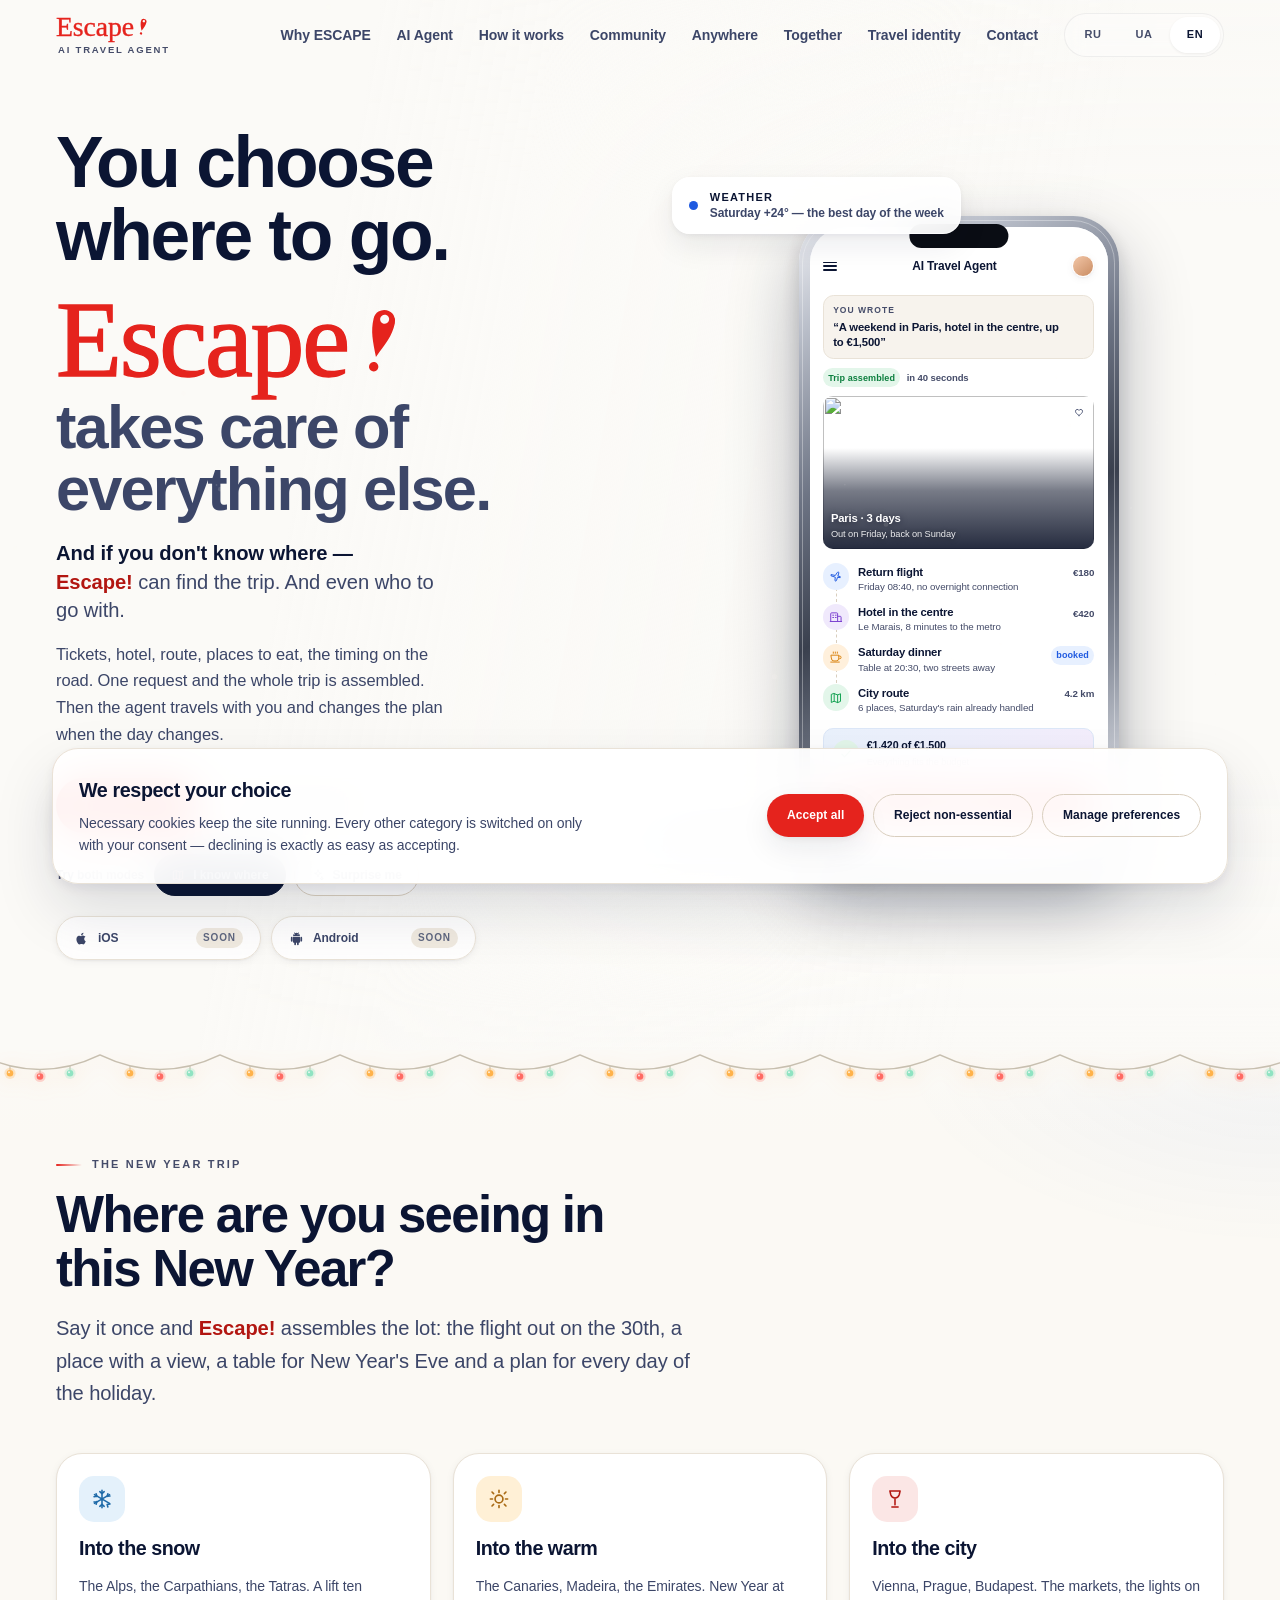
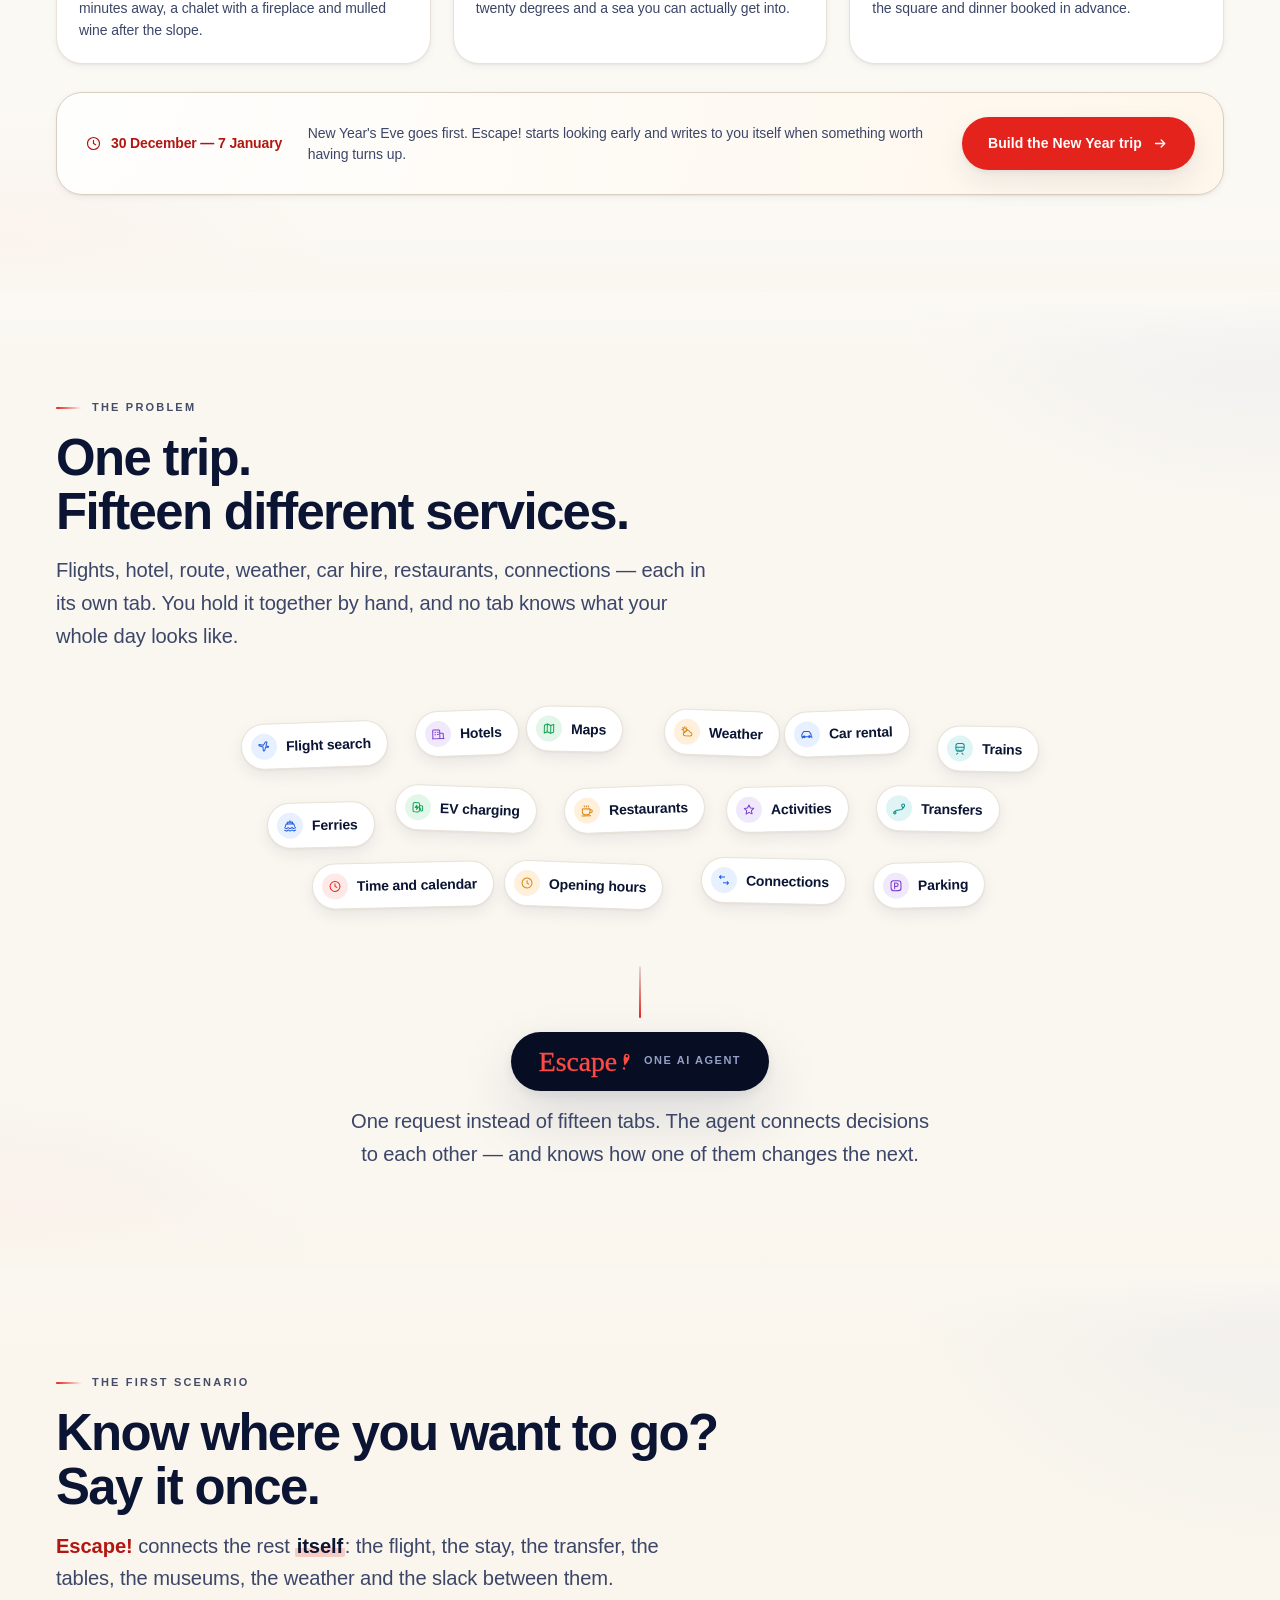
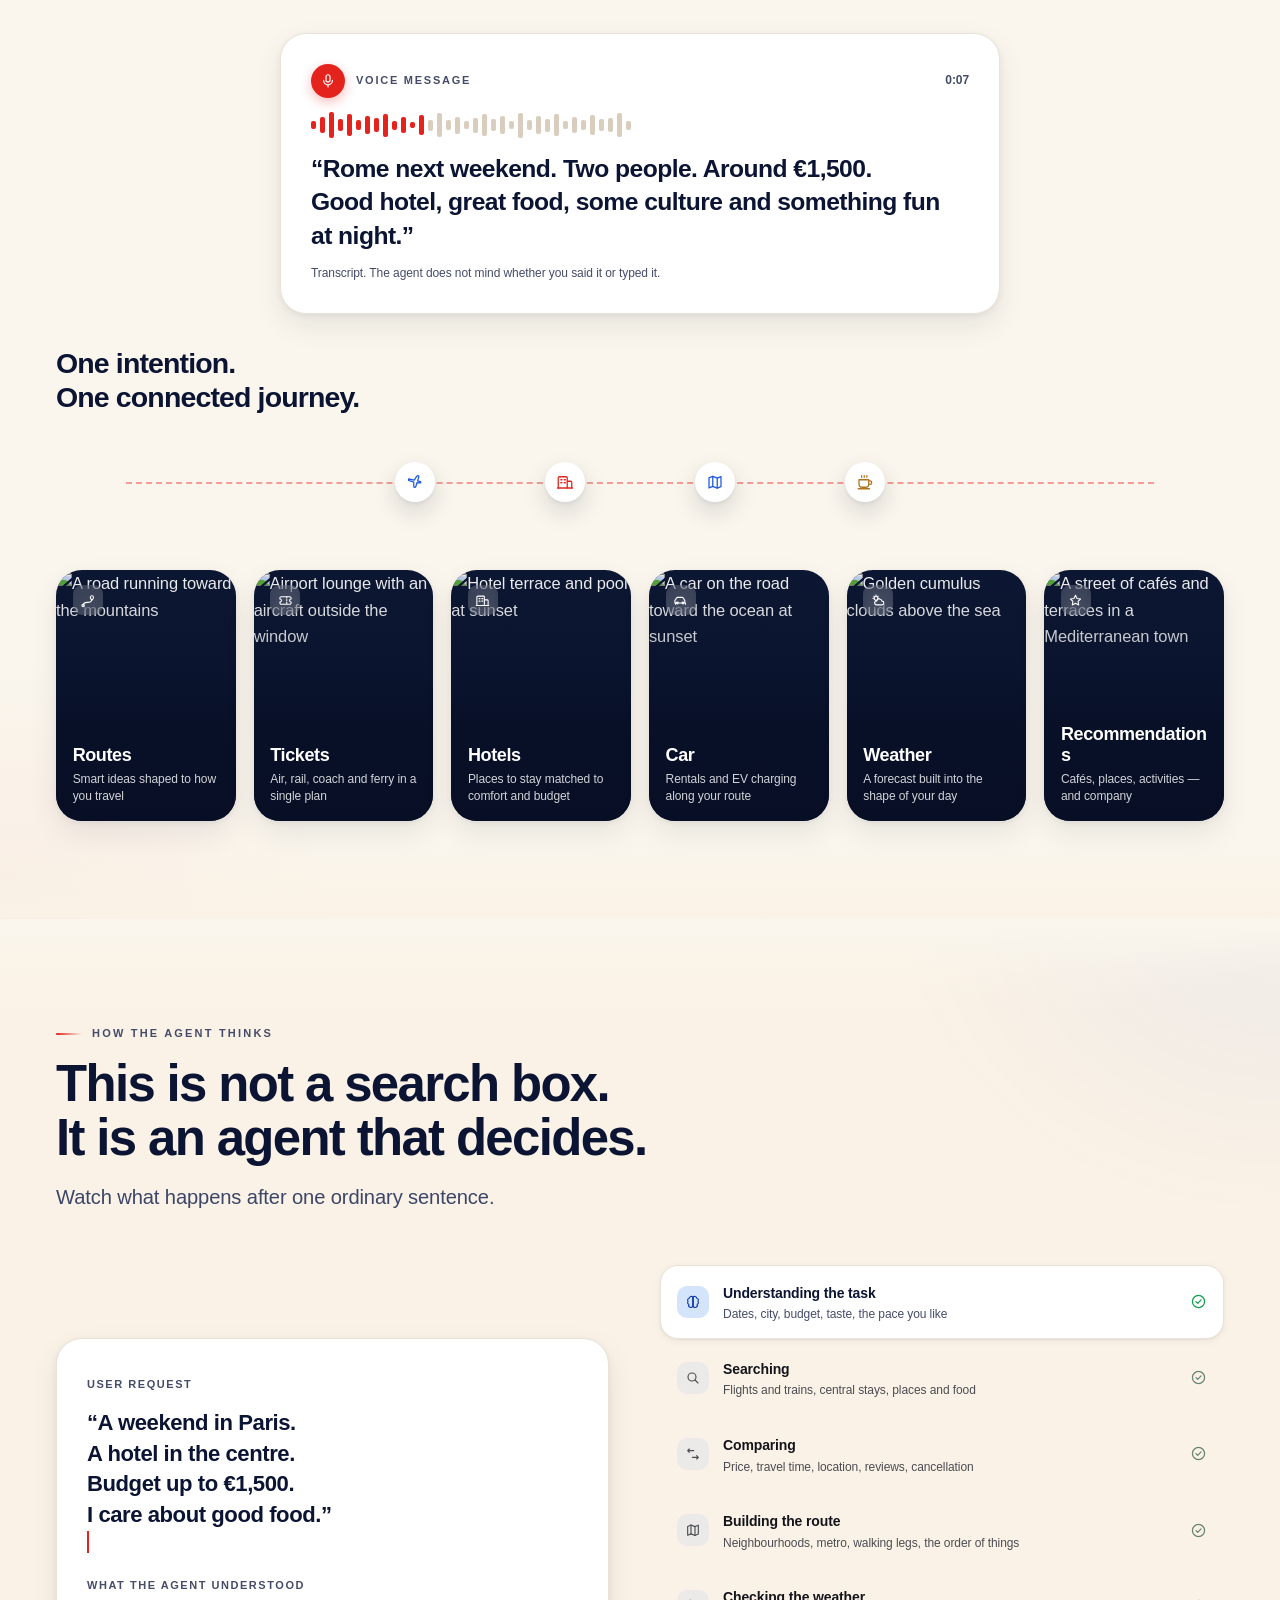
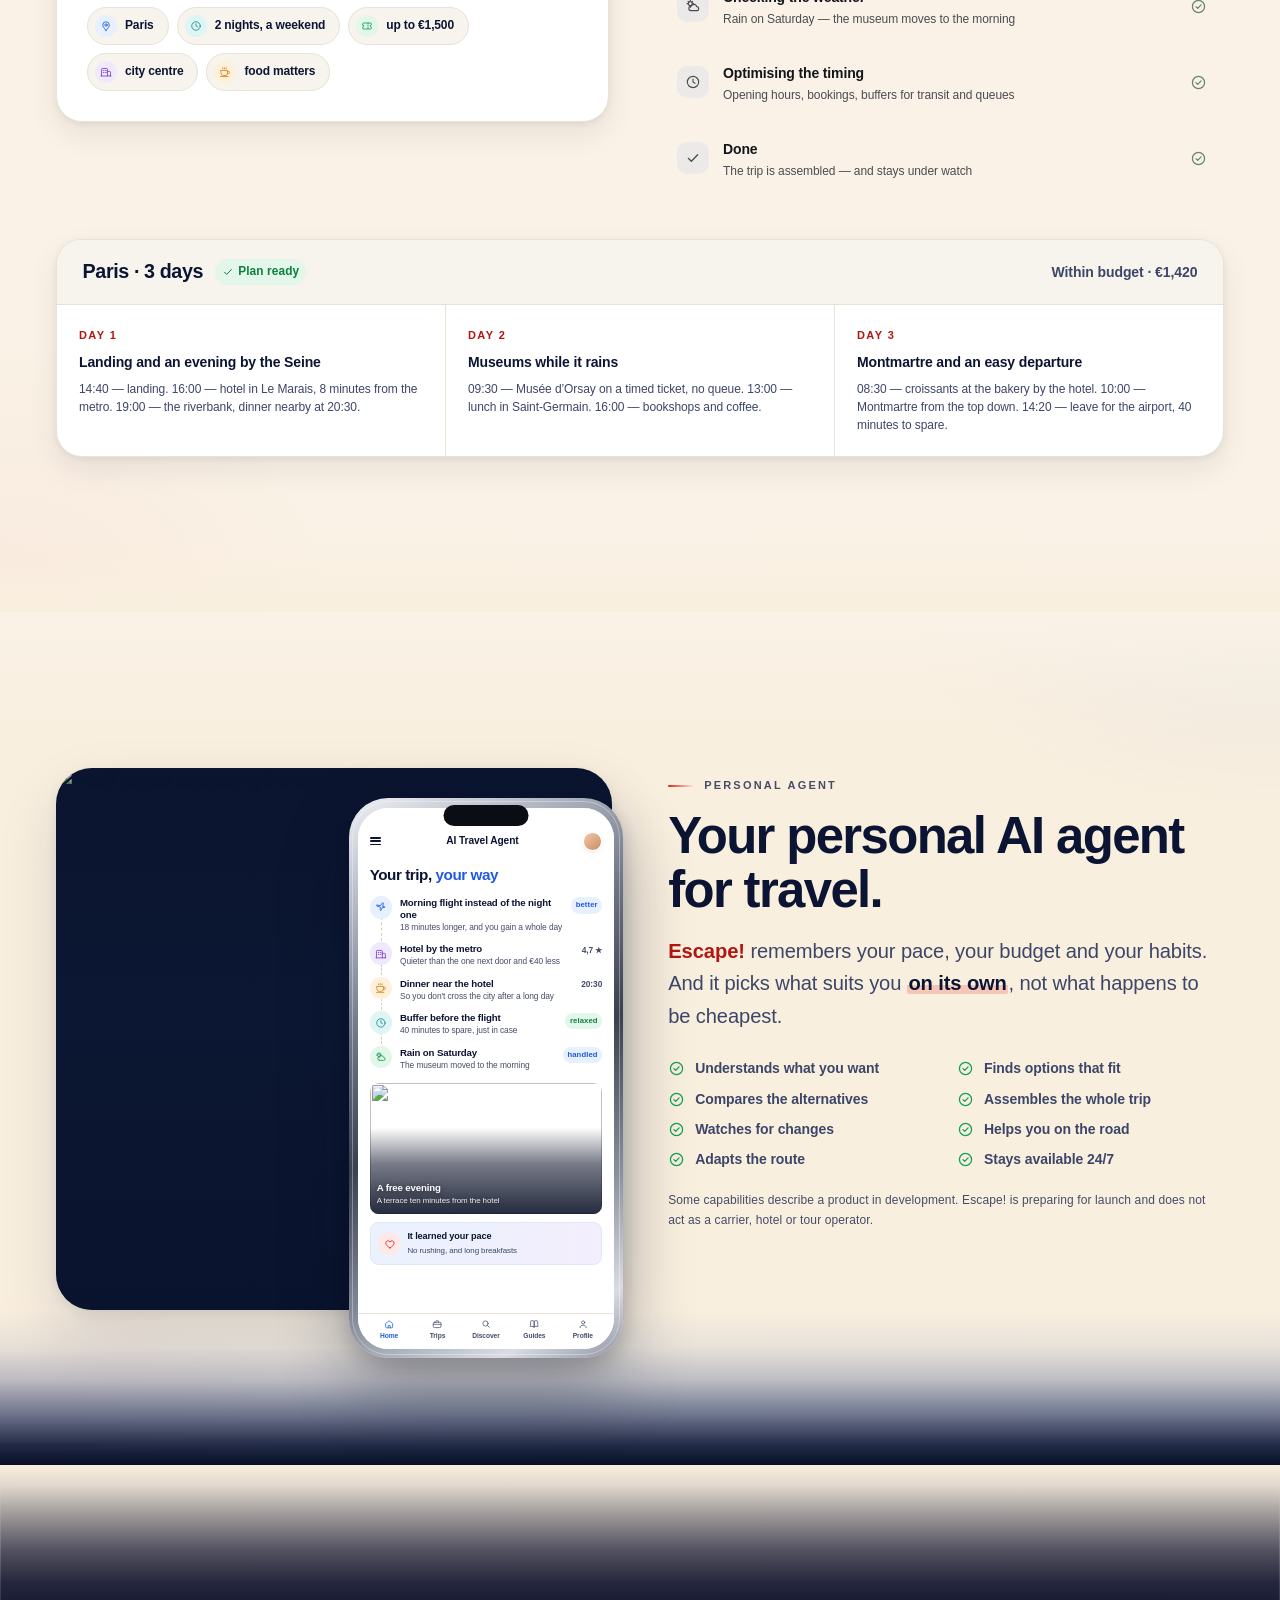
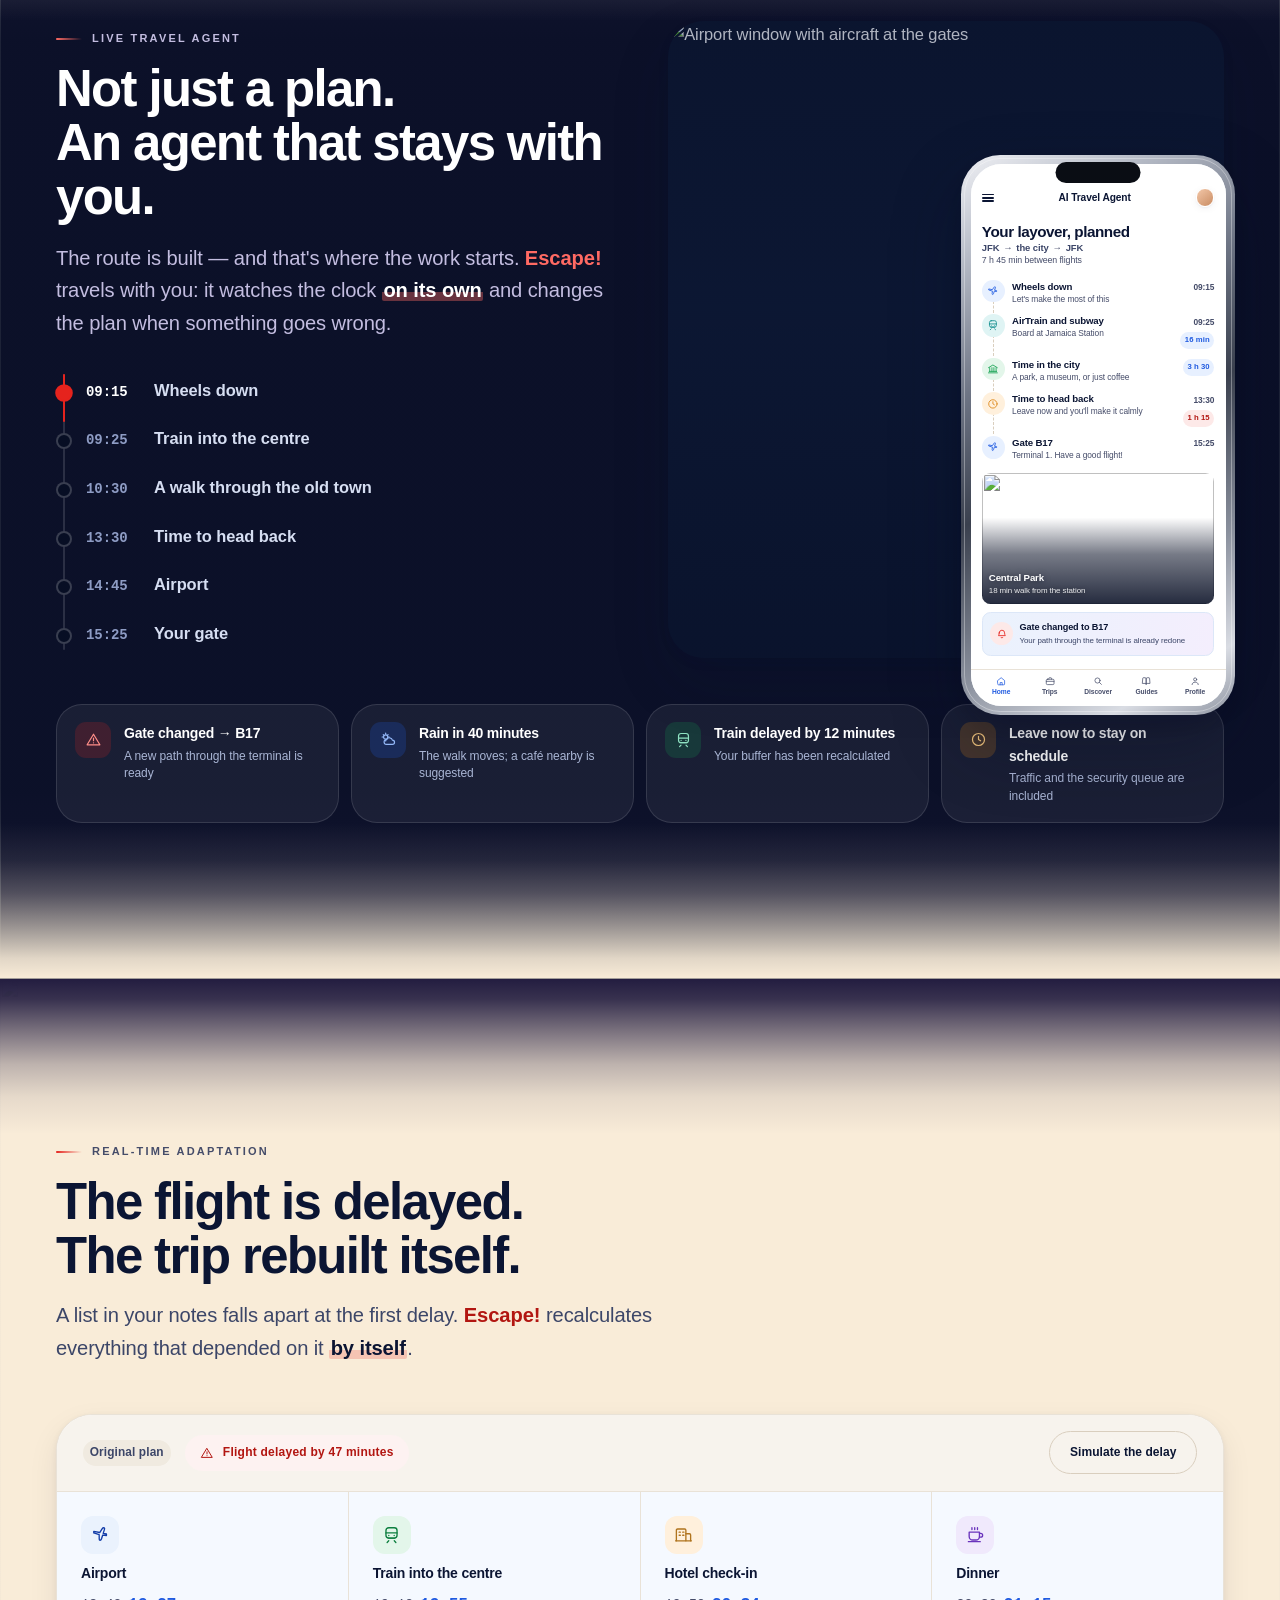
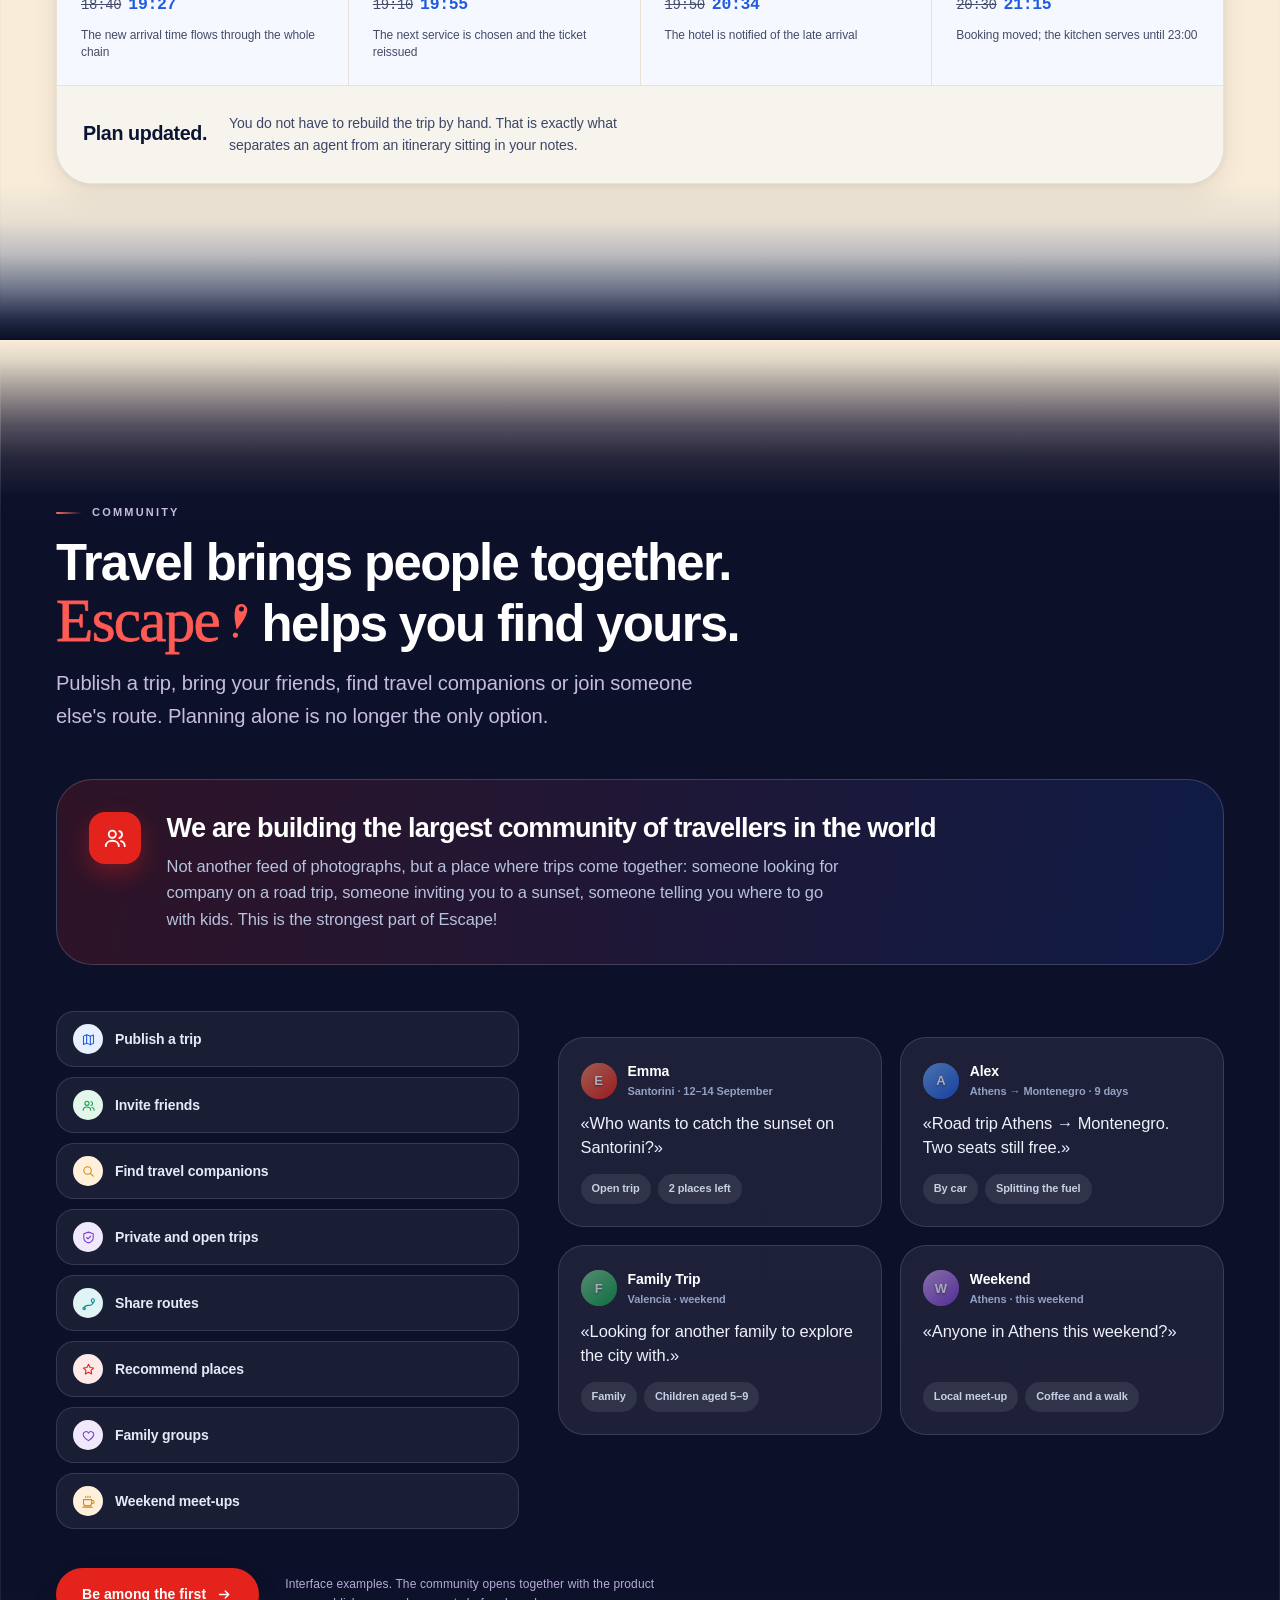
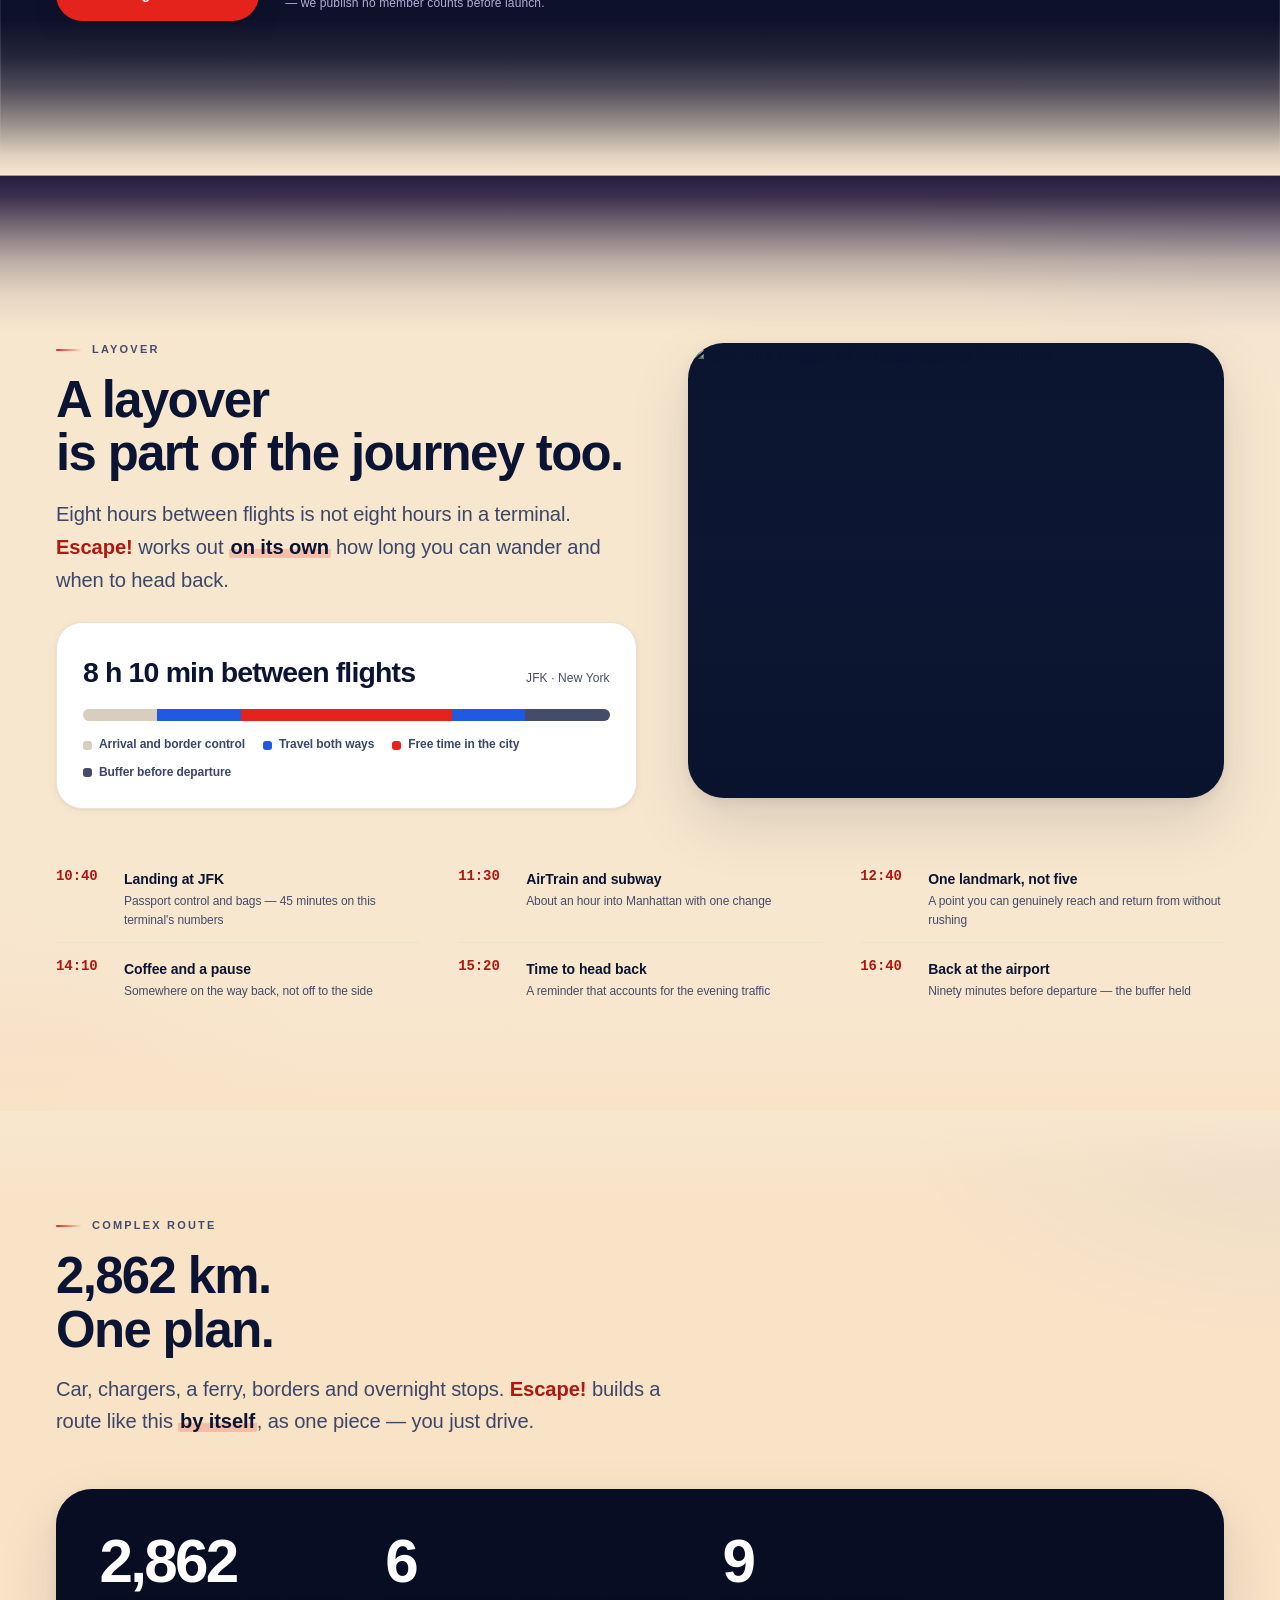
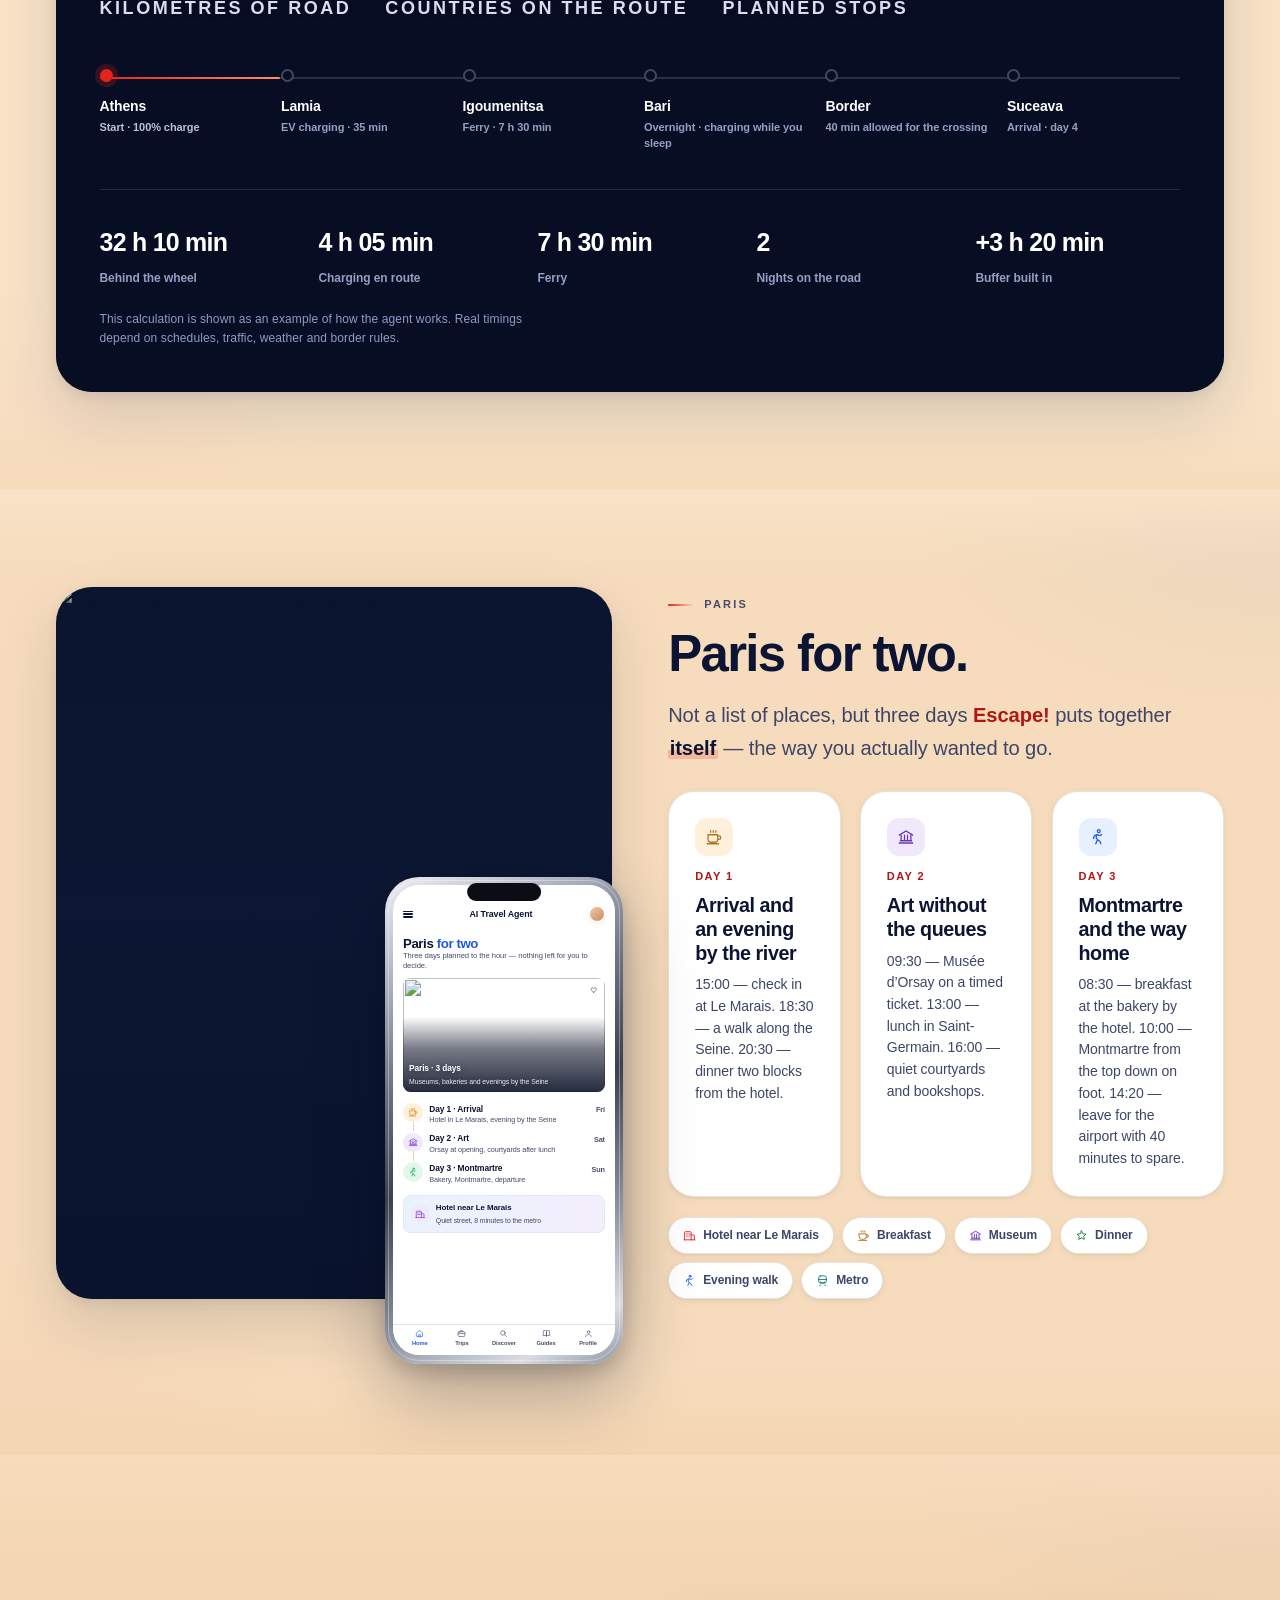
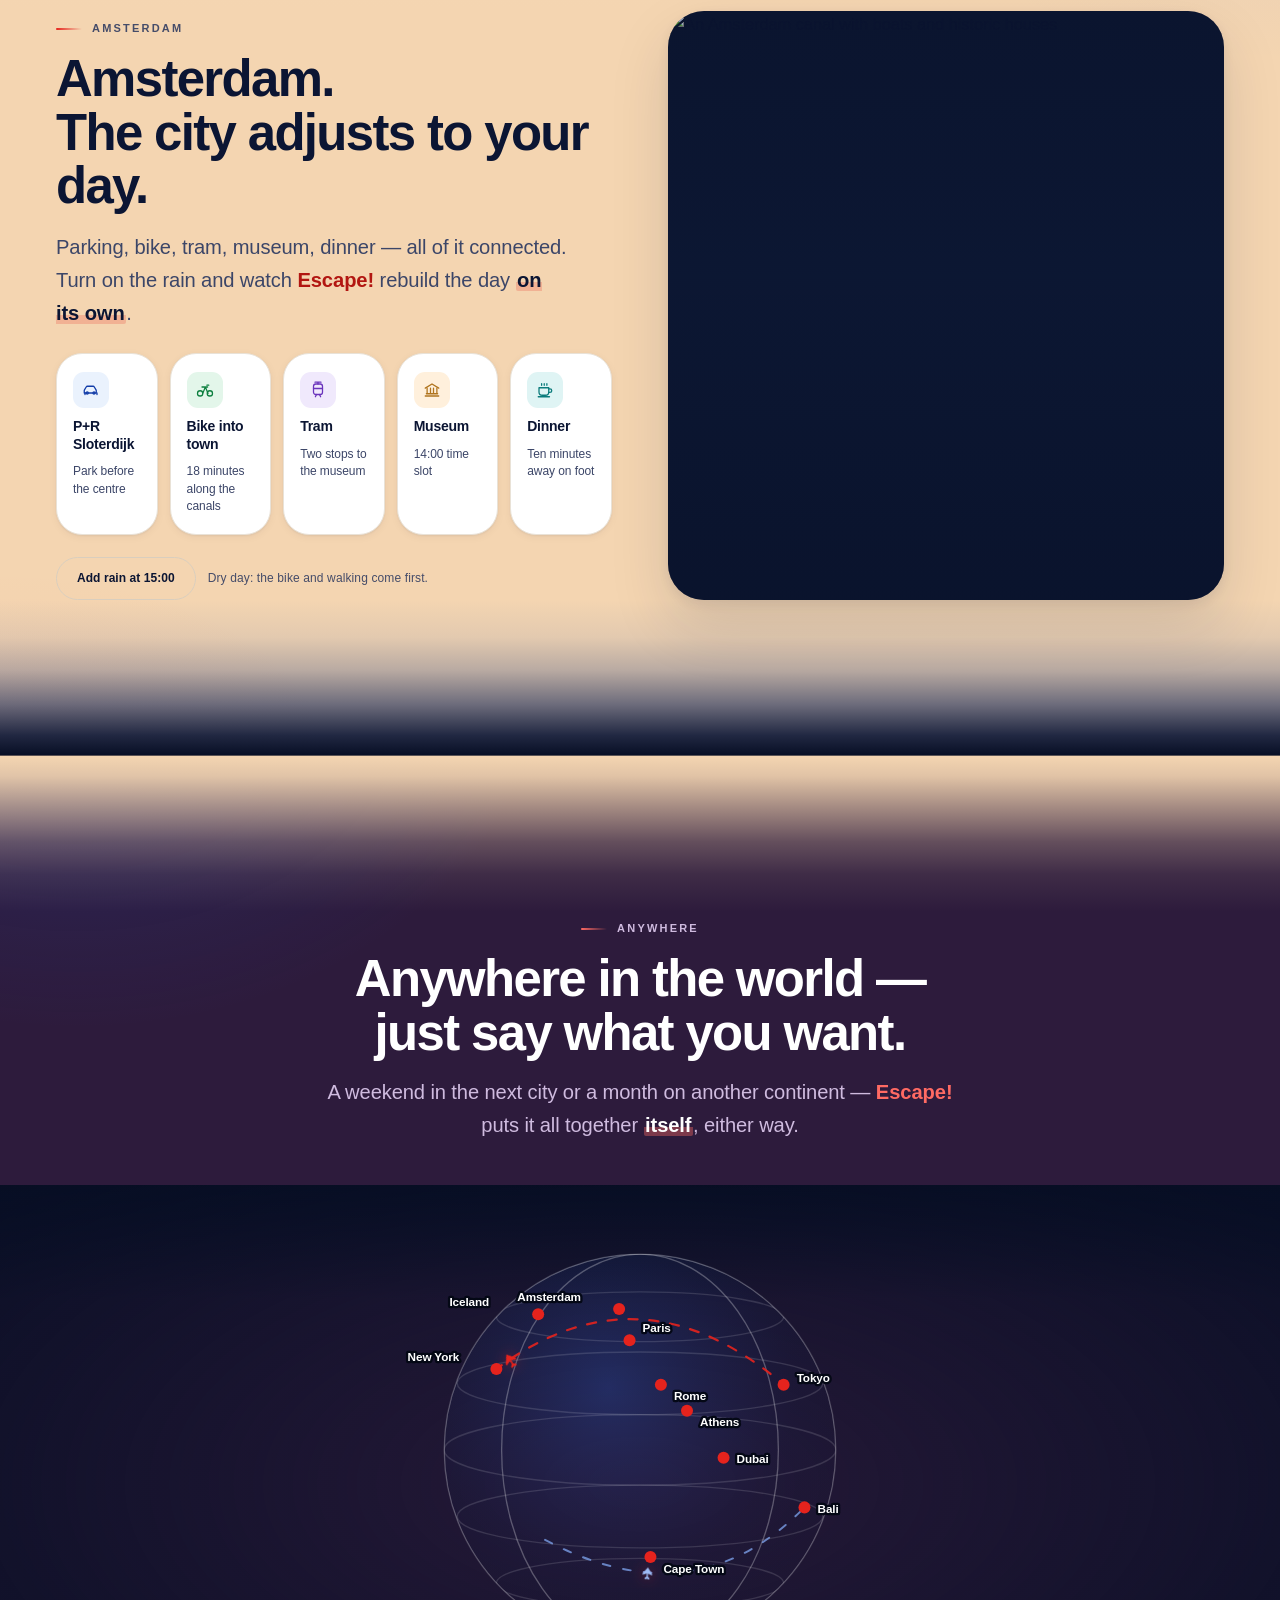
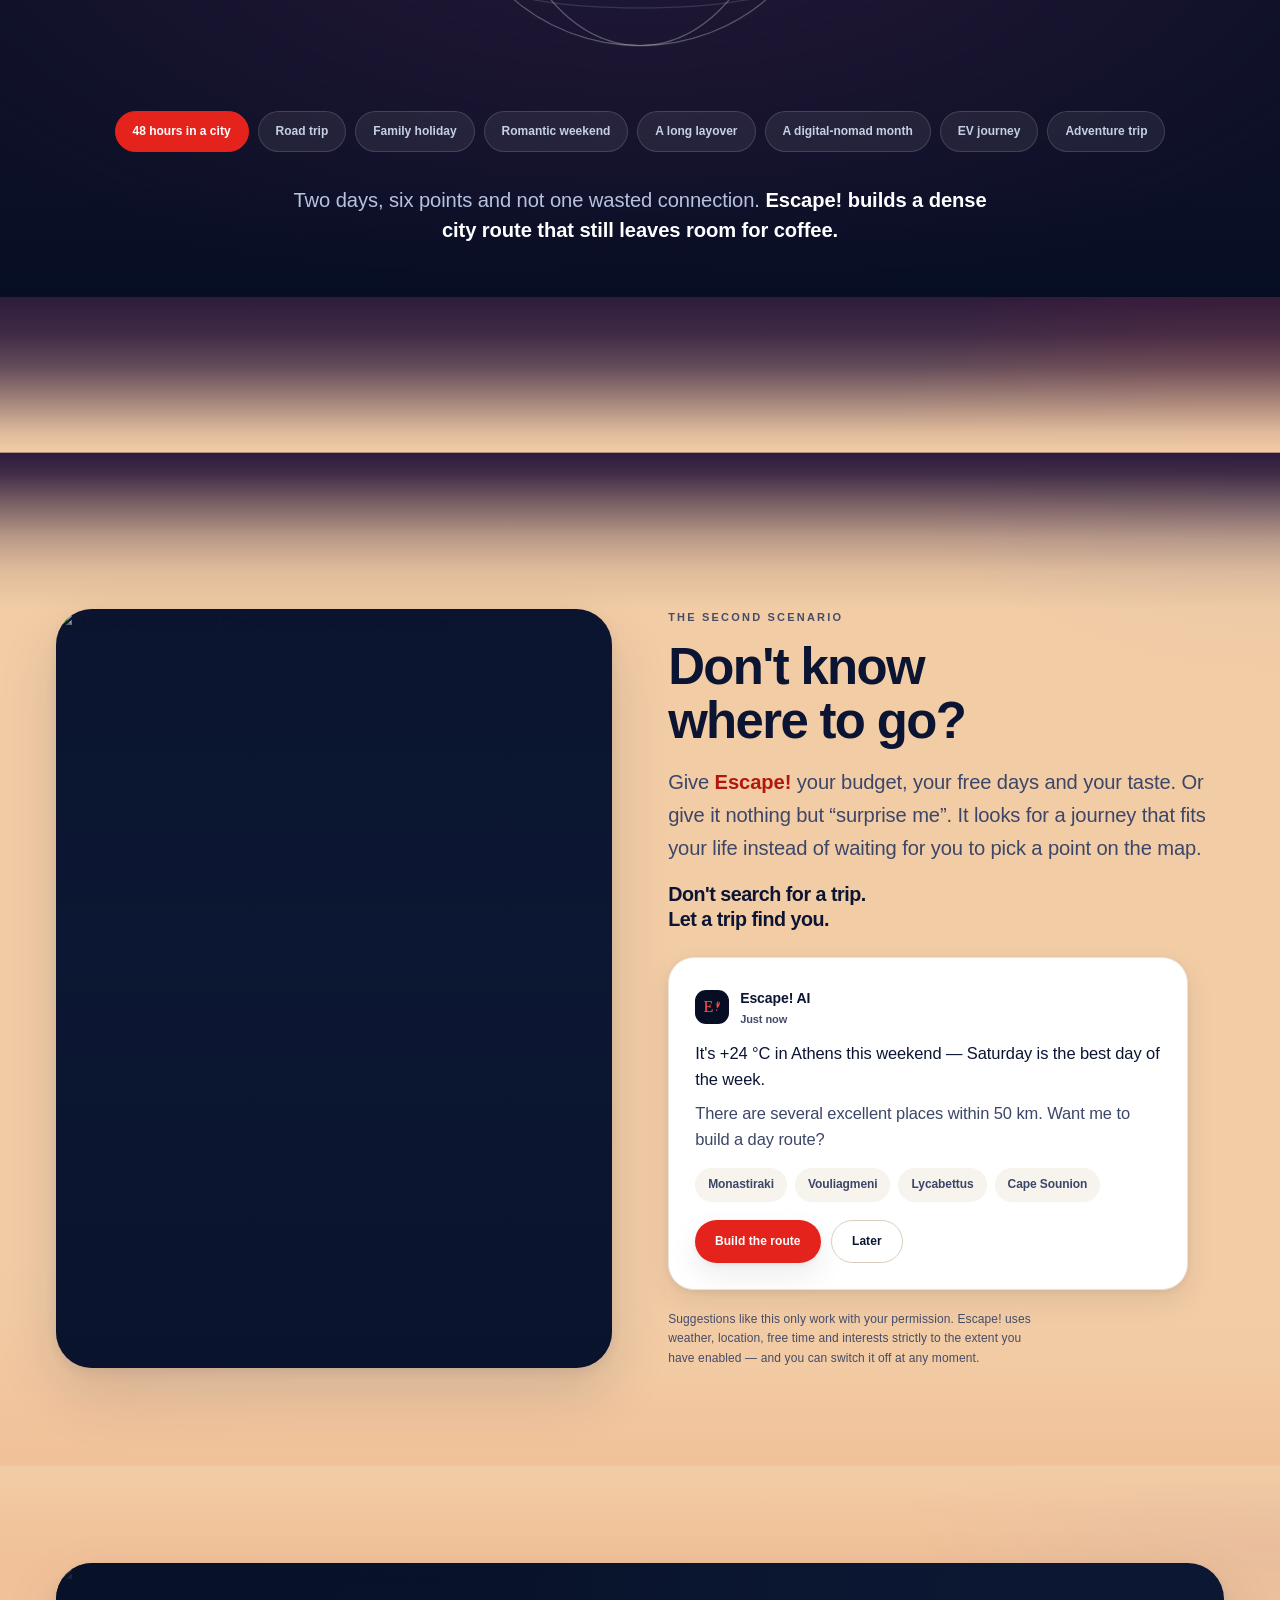
==== commit 414070e2: "One evening down the page, and the season laid over it The page used to alternate light and dark sec" ====
--- a/index.html
+++ b/index.html
@@ -11,9 +11,6 @@
 <link rel="alternate" hreflang="ru" href="https://www.escapetravel.site/?lang=ru">
 <link rel="alternate" hreflang="uk" href="https://www.escapetravel.site/?lang=uk">
 <link rel="alternate" hreflang="en" href="https://www.escapetravel.site/?lang=en">
-<link rel="alternate" hreflang="el" href="https://www.escapetravel.site/?lang=el">
-<link rel="alternate" hreflang="hr" href="https://www.escapetravel.site/?lang=hr">
-<link rel="alternate" hreflang="es" href="https://www.escapetravel.site/?lang=es">
 <link rel="alternate" hreflang="x-default" href="https://www.escapetravel.site/">
 
 <meta property="og:type" content="website">
@@ -27,9 +24,6 @@
 <meta property="og:locale" content="ru_RU">
 <meta property="og:locale:alternate" content="uk_UA">
 <meta property="og:locale:alternate" content="en_US">
-<meta property="og:locale:alternate" content="el_GR">
-<meta property="og:locale:alternate" content="hr_HR">
-<meta property="og:locale:alternate" content="es_ES">
 <meta name="twitter:card" content="summary_large_image">
 <meta name="twitter:title" content="Escape! — ваш личный AI Travel Agent">
 <meta name="twitter:description" content="Вы ставите задачу. Escape! сам собирает всю поездку.">
@@ -39,12 +33,11 @@
 <link rel="apple-touch-icon" href="/apple-touch-icon.png">
 <link rel="manifest" href="/site.webmanifest">
 
-<link rel="preload" as="image" href="/img/xmas/branch.webp">
+<link rel="preload" as="image" href="/img/hero-santorini-lg.webp" imagesrcset="/img/hero-santorini-sm.webp 1200w, /img/hero-santorini-lg.webp 2200w" imagesizes="100vw" fetchpriority="high">
 <link rel="preload" as="font" type="font/woff2" href="/assets/fonts/greatvibes-latin-400.woff2" crossorigin>
 <link rel="preload" as="font" type="font/woff2" href="/assets/fonts/onest-latin-700.woff2" crossorigin>
 <link rel="stylesheet" href="/assets/fonts.css?v=f9acb6e106">
-<link rel="stylesheet" href="/assets/styles.css?v=2e2ccc63d4">
-<link rel="stylesheet" href="/assets/season.css?v=f974ddb79d">
+<link rel="stylesheet" href="/assets/styles.css?v=acb406ea9e">
 
 <script type="application/ld+json">
 {"@context":"https://schema.org","@type":"SoftwareApplication","name":"Escape! AI Travel Agent","applicationCategory":"TravelApplication","operatingSystem":"iOS, Android","url":"https://www.escapetravel.site/","description":"Personal AI travel agent that plans, organises and accompanies a whole journey — routes, tickets, hotels, cars, EV charging, transfers, weather and recommendations in one agent.","inLanguage":["ru","uk","en"],"author":{"@type":"Person","name":"Dmytro Sukhyna"},"publisher":{"@type":"Organization","name":"Escape!","url":"https://www.escapetravel.site/","email":"escape.travel.ai@gmail.com"}}
@@ -52,14 +45,6 @@
 </head>
 <body>
 <a class="skip" href="#main" data-i18n="a11ySkip">Перейти к содержанию</a>
-
-<!-- ===== the sky: dawn at the top, night at the foot (drawn by assets/season.js) ===== -->
-<div class="sky" id="sky" aria-hidden="true">
-  <i class="sky__sun"></i>
-  <i class="sky__moon"></i>
-  <img class="sky__sleigh" src="/img/xmas/sleigh.webp" width="700" height="281" alt="" loading="lazy" decoding="async">
-</div>
-<div class="stars" id="stars" aria-hidden="true"><i></i><i></i></div>
 
 <!-- ===== icon sprite ===== -->
 <svg width="0" height="0" style="position:absolute" aria-hidden="true" focusable="false"><defs>
@@ -113,46 +98,36 @@
   <symbol id="i-leaf" viewBox="0 0 24 24" fill="none" stroke="currentColor" stroke-width="1.7" stroke-linecap="round" stroke-linejoin="round"><path d="M20 4C10 4 4 8.6 4 15.4c0 1.9.6 3.4 1.5 4.6C7 17 10.6 13.6 16 12c-4.3 2.4-7.4 5.6-8.6 9 1 .4 2 .6 3.1.6 6 0 9.5-5.8 9.5-17.6Z"/></symbol>
   <symbol id="i-parking" viewBox="0 0 24 24" fill="none" stroke="currentColor" stroke-width="1.8" stroke-linecap="round" stroke-linejoin="round"><rect x="3.5" y="3.5" width="17" height="17" rx="4.5"/><path d="M9.6 17V7.4h3.1a2.9 2.9 0 0 1 0 5.8H9.6"/></symbol>
   <symbol id="i-mic" viewBox="0 0 24 24" fill="none" stroke="currentColor" stroke-width="1.8" stroke-linecap="round" stroke-linejoin="round"><rect x="9" y="2.6" width="6" height="11" rx="3"/><path d="M5.5 11.2a6.5 6.5 0 0 0 13 0"/><path d="M12 17.7V21"/></symbol>
+  <symbol id="i-snow" viewBox="0 0 24 24" fill="none" stroke="currentColor" stroke-width="1.7" stroke-linecap="round"><path d="M12 2.5v19M3.8 7.2l16.4 9.6M20.2 7.2 3.8 16.8"/><path d="M12 6.2 9.6 4m2.4 2.2L14.4 4M12 17.8 9.6 20m2.4-2.2 2.4 2.2M6.4 9.1 3.3 9.5m3.1-.4L5.6 6.2m12 11.7 3.1-.4m-3.1.4.8 2.9M17.6 9.1l3.1-.4m-3.1.4.8-2.9M6.4 14.9l-3.1.4m3.1-.4-.8 2.9"/></symbol>
+  <symbol id="i-sun" viewBox="0 0 24 24" fill="none" stroke="currentColor" stroke-width="1.8" stroke-linecap="round"><circle cx="12" cy="12" r="4.3"/><path d="M12 2.6v2.3M12 19.1v2.3M4.4 4.4l1.7 1.7M17.9 17.9l1.7 1.7M2.6 12h2.3M19.1 12h2.3M4.4 19.6l1.7-1.7M17.9 6.1l1.7-1.7"/></symbol>
+  <symbol id="i-glass" viewBox="0 0 24 24" fill="none" stroke="currentColor" stroke-width="1.7" stroke-linecap="round" stroke-linejoin="round"><path d="M6.4 3.2h11.2l-1 4.2a4.8 4.8 0 0 1-9.2 0Z"/><path d="M12 12.1v6.3M8.6 20.8h6.8"/></symbol>
   <symbol id="i-apple" viewBox="0 0 24 24" fill="currentColor"><path d="M16.3 12.7c0-2.3 1.9-3.4 2-3.5-1.1-1.6-2.8-1.8-3.4-1.8-1.4-.1-2.8.9-3.5.9s-1.8-.8-3-.8c-1.5 0-3 .9-3.8 2.3-1.6 2.8-.4 7 1.2 9.3.8 1.1 1.7 2.4 2.9 2.3 1.2 0 1.6-.7 3-.7s1.8.7 3 .7c1.3 0 2.1-1.1 2.8-2.3.9-1.3 1.3-2.6 1.3-2.6s-2.5-1-2.5-3.8ZM14.1 5.7c.6-.8 1.1-1.9 1-3-.9 0-2.1.6-2.8 1.4-.6.7-1.1 1.8-1 2.9 1 0 2.1-.5 2.8-1.3Z"/></symbol>
   <symbol id="i-android" viewBox="0 0 24 24" fill="currentColor"><path d="M17.6 9.5H6.4v8.1c0 .6.5 1.1 1.1 1.1h.9v2.6a1.4 1.4 0 0 0 2.8 0v-2.6h1.6v2.6a1.4 1.4 0 0 0 2.8 0v-2.6h.9c.6 0 1.1-.5 1.1-1.1ZM4.4 9.3a1.4 1.4 0 0 0-1.4 1.4v4.9a1.4 1.4 0 0 0 2.8 0v-4.9a1.4 1.4 0 0 0-1.4-1.4Zm15.2 0a1.4 1.4 0 0 0-1.4 1.4v4.9a1.4 1.4 0 0 0 2.8 0v-4.9a1.4 1.4 0 0 0-1.4-1.4ZM15 3.6l1-1.7a.3.3 0 0 0-.5-.3l-1 1.8a6.6 6.6 0 0 0-5 0l-1-1.8a.3.3 0 0 0-.5.3l1 1.7a5.4 5.4 0 0 0-2.6 4.6h11.2A5.4 5.4 0 0 0 15 3.6ZM9.3 6.2a.6.6 0 1 1 0-1.1.6.6 0 0 1 0 1.1Zm5.4 0a.6.6 0 1 1 0-1.1.6.6 0 0 1 0 1.1Z"/></symbol>
-  <symbol id="i-snow" viewBox="0 0 24 24" fill="none" stroke="currentColor" stroke-width="1.7" stroke-linecap="round" stroke-linejoin="round"><path d="M12 2.5v19M3.8 7.2l16.4 9.6M3.8 16.8l16.4-9.6"/><path d="m9.4 3.9 2.6 2.4 2.6-2.4M9.4 20.1l2.6-2.4 2.6 2.4M3.1 10.5l3.5.9-1 3.4M20.9 13.5l-3.5-.9 1-3.4M5.6 9.2l1 3.4-3.5.9M18.4 14.8l-1-3.4 3.5-.9"/></symbol>
-  <symbol id="i-cal" viewBox="0 0 24 24" fill="none" stroke="currentColor" stroke-width="1.7" stroke-linecap="round" stroke-linejoin="round"><rect x="3.5" y="5" width="17" height="15.5" rx="3.2"/><path d="M3.5 10h17M8 3v4M16 3v4"/><path d="M8 14h2M14 14h2M8 17h2"/></symbol>
-  <symbol id="i-gift" viewBox="0 0 24 24" fill="none" stroke="currentColor" stroke-width="1.7" stroke-linecap="round" stroke-linejoin="round"><rect x="3.5" y="8.5" width="17" height="4" rx="1.2"/><path d="M5 12.5v6.3c0 .9.7 1.7 1.7 1.7h10.6c.9 0 1.7-.8 1.7-1.7v-6.3M12 8.5v12"/><path d="M12 8.5C10.8 5 7.4 4.3 7 6.4c-.3 1.6 2.2 2.1 5 2.1Zm0 0c1.2-3.5 4.6-4.2 5-2.1.3 1.6-2.2 2.1-5 2.1Z"/></symbol>
-  <symbol id="i-chat" viewBox="0 0 24 24" fill="none" stroke="currentColor" stroke-width="1.7" stroke-linecap="round" stroke-linejoin="round"><path d="M20.5 11.6c0 4.3-3.8 7.6-8.5 7.6-1.2 0-2.3-.2-3.3-.6L4 20l1.2-3.7c-1.1-1.3-1.7-2.9-1.7-4.7C3.5 7.3 7.3 4 12 4s8.5 3.3 8.5 7.6Z"/><path d="M8.5 11.7h.01M12 11.7h.01M15.5 11.7h.01" stroke-width="2.4"/></symbol>
-  <symbol id="i-voice" viewBox="0 0 24 24" fill="none" stroke="currentColor" stroke-width="1.7" stroke-linecap="round" stroke-linejoin="round"><path d="M4 9.5v5M8 6.5v11M12 3.5v17M16 6.5v11M20 9.5v5"/></symbol>
-  <symbol id="i-hand" viewBox="0 0 24 24" fill="none" stroke="currentColor" stroke-width="1.7" stroke-linecap="round" stroke-linejoin="round"><path d="M8.2 12.4V5.6a1.5 1.5 0 0 1 3 0v5.2M11.2 10.4V4.3a1.5 1.5 0 0 1 3 0v6.2M14.2 10.6V5.6a1.5 1.5 0 0 1 3 0v7.6c0 4.3-2.6 7.3-6.4 7.3-2.6 0-4.1-1.3-5.6-3.6l-2-3.2a1.5 1.5 0 0 1 2.5-1.6l2.5 2.3"/><path d="M19.5 3.5c.9.8 1.4 1.8 1.5 3M3.6 7.5c.1-1.2.6-2.2 1.5-3"/></symbol>
 </defs></svg>
 
 <!-- ===== header ===== -->
 <header class="header" id="header">
-  <span class="header__garland" aria-hidden="true"></span>
-  <div class="wrap">
-    <a class="header-brand" href="#xmas" aria-label="Escape! — AI Travel Agent">
+  <div class="wrap">
+    <a class="header-brand" href="#top" aria-label="Escape! — AI Travel Agent">
       <span class="brandmark"><span class="word">Escape</span><svg class="pin" aria-hidden="true"><use href="#brand-pin"/></svg></span>
       <small>AI Travel Agent</small>
     </a>
 
     <nav class="nav" id="nav" aria-label="Основная навигация" data-i18n-aria-label="a11yNav">
-      <a href="#xmas" data-i18n="navXmas">Новый год</a>
+      <a href="#problem" data-i18n="navWhy">Почему ESCAPE</a>
       <a href="#agent" data-i18n="navAgent">AI Agent</a>
       <a href="#how" data-i18n="navHow">Как это работает</a>
       <a href="#community" data-i18n="navCommunity">Сообщество</a>
-      <a href="#santa" data-i18n="navSanta">Санта</a>
       <a href="#world" data-i18n="navWorld">Весь мир</a>
+      <a href="#together" data-i18n="navTogether">Вместе</a>
       <a href="#identity" data-i18n="navIdentity">Travel-профиль</a>
       <a href="#contact" data-i18n="navContact">Контакты</a>
     </nav>
 
-    <div class="langs" id="langs">
-      <button type="button" class="langs__toggle" aria-haspopup="true" aria-expanded="false" aria-controls="langsMenu" aria-label="Язык сайта" data-i18n-aria-label="a11yLang"><svg width="15" height="15" aria-hidden="true"><use href="#i-globe"/></svg><span class="langs__cur">RU</span><svg class="langs__chev" width="10" height="10" viewBox="0 0 10 10" aria-hidden="true"><path d="M2 3.5 5 6.5 8 3.5" fill="none" stroke="currentColor" stroke-width="1.6" stroke-linecap="round" stroke-linejoin="round"/></svg></button>
-      <div class="langs__menu" id="langsMenu" role="group" hidden>
-        <button type="button" data-lang="ru" lang="ru" aria-pressed="true"><b>RU</b>Русский</button>
-        <button type="button" data-lang="uk" lang="uk" aria-pressed="false"><b>UA</b>Українська</button>
-        <button type="button" data-lang="en" lang="en" aria-pressed="false"><b>EN</b>English</button>
-        <button type="button" data-lang="el" lang="el" aria-pressed="false"><b>EL</b>Ελληνικά</button>
-        <button type="button" data-lang="hr" lang="hr" aria-pressed="false"><b>HR</b>Hrvatski</button>
-        <button type="button" data-lang="es" lang="es" aria-pressed="false"><b>ES</b>Español</button>
-      </div>
+    <div class="langs" role="group" aria-label="Язык сайта" data-i18n-aria-label="a11yLang">
+      <button type="button" data-lang="ru" aria-pressed="true">RU</button>
+      <button type="button" data-lang="uk" aria-pressed="false">UA</button>
+      <button type="button" data-lang="en" aria-pressed="false">EN</button>
     </div>
 
     <button class="burger" id="burger" aria-expanded="false" aria-controls="drawer" aria-label="Открыть меню" data-i18n-aria-label="a11yMenu"><span></span></button>
@@ -160,12 +135,10 @@
 </header>
 
 <nav class="drawer" id="drawer" aria-label="Мобильная навигация" data-i18n-aria-label="a11yMobileNav" hidden>
-  <a href="#xmas" data-i18n="navXmas">Новый год</a>
   <a href="#problem" data-i18n="navWhy">Почему ESCAPE</a>
   <a href="#agent" data-i18n="navAgent">AI Agent</a>
   <a href="#how" data-i18n="navHow">Как это работает</a>
   <a href="#community" data-i18n="navCommunity">Сообщество</a>
-  <a href="#santa" data-i18n="navSanta">Санта</a>
   <a href="#world" data-i18n="navWorld">Весь мир</a>
   <a href="#together" data-i18n="navTogether">Вместе</a>
   <a href="#identity" data-i18n="navIdentity">Travel-профиль</a>
@@ -174,58 +147,12 @@
 </nav>
 
 <main id="main">
-<!-- ===== 00 NEW YEAR TRIPS — the season's own first screen ===== -->
-<section class="xmas" id="xmas" data-sky="dawn@0 dawn2@.7">
-  <div class="snow" aria-hidden="true"><i></i><i></i><i></i></div>
-  <img class="xmas__branch" src="/img/xmas/branch.webp" width="520" height="662" alt="" aria-hidden="true" decoding="async">
-  <div class="wrap xmas__grid">
-    <div class="xmas__copy">
-      <span class="eyebrow eyebrow--festive"><svg width="14" height="14" aria-hidden="true"><use href="#i-snow"/></svg><span data-i18n="xmEyebrow">Новогодние путешествия</span></span>
-      <h1 class="xmas__title" data-i18n-html="xmTitle">Встретьте Новый год<br><em>там, где идёт снег.</em></h1>
-      <p class="lead xmas__lead" data-i18n="xmLead">В приложении открылся новогодний раздел: горнолыжные курорты по странам, уютные городки, рождественские ярмарки и спа. Escape сразу подставит праздничные ночи — с 30 декабря по 2 января — и покажет, где ещё есть места.</p>
-      <ul class="xmas__facts">
-        <li><i><svg aria-hidden="true"><use href="#i-cal"/></svg></i><span><b data-i18n="xmF1">30 декабря – 2 января</b><small data-i18n="xmF1s">праздничные ночи уже выбраны</small></span></li>
-        <li><i><svg aria-hidden="true"><use href="#i-pin"/></svg></i><span><b data-i18n="xmF2">100 · 300 · 500 км</b><small data-i18n="xmF2s">или весь мир — ближе сначала</small></span></li>
-        <li><i><svg aria-hidden="true"><use href="#i-ticket"/></svg></i><span><b data-i18n="xmF3">Места и бронирование</b><small data-i18n="xmF3s">ссылка в каждом отеле</small></span></li>
-      </ul>
-      <div class="hero__stores">
-        <a class="chip chip--live" href="https://apps.apple.com/app/id6803238502" target="_blank" rel="noopener" data-store="ios"><svg width="15" height="15" aria-hidden="true"><use href="#i-apple"/></svg><span data-i18n="ctaJoin">Скачать бесплатно в App Store</span><svg class="arw" width="15" height="15" aria-hidden="true" style="margin-left:auto"><use href="#i-arrow"/></svg></a>
-        <button class="chip" type="button" data-waitlist-android><svg width="15" height="15" aria-hidden="true"><use href="#i-android"/></svg>Android<b class="soon" data-i18n="soon">скоро</b></button>
-      </div>
-    </div>
-    <div class="xmas__stage">
-      <div class="device device--lg device--shot xmas__back">
-        <span class="device__hw" aria-hidden="true"></span><span class="device__island" aria-hidden="true"></span>
-        <div class="device__screen"><span class="device__view"><img class="device__img" src="/img/xmas/launch.webp" width="720" height="1560" decoding="async" loading="lazy" alt="Так Escape встречает вас в праздники: Санторини в снегу и сани Санты" data-i18n-alt="shotLaunch"></span></div>
-      </div>
-      <div class="device device--lg device--shot xmas__front">
-        <span class="device__hw" aria-hidden="true"></span><span class="device__island" aria-hidden="true"></span>
-        <div class="device__screen"><span class="device__view"><img class="device__img" data-shot="christmas" src="/img/app/ru/christmas.webp" width="720" height="1561" decoding="async" fetchpriority="high" alt="Новогодний раздел на главном экране Escape" data-i18n-alt="shotXmas"></span></div>
-      </div>
-      <div class="float float--season">
-        <span class="float__ic"><svg width="16" height="16" aria-hidden="true"><use href="#i-snow"/></svg></span>
-        <span><b data-i18n="xmSeason">С 20 ноября по 14 января</b><small data-i18n="xmSeasonS">приложение в праздничном наряде</small></span>
-      </div>
-    </div>
-  </div>
-  <div class="wrap">
-    <ul class="xmas__moods">
-      <li class="mood rv"><img src="/img/xmas/ski.webp" width="760" height="507" loading="lazy" decoding="async" alt="" ><span><b data-i18n="xmSki">Горнолыжные курорты</b><small data-i18n="xmSkiS">по странам: Альпы, Карпаты, Пиренеи</small></span></li>
-      <li class="mood rv"><img src="/img/xmas/cosy.webp" width="760" height="507" loading="lazy" decoding="async" alt="" ><span><b data-i18n="xmCosy">Уютные городки</b><small data-i18n="xmCosyS">снег, камин и тишина</small></span></li>
-      <li class="mood rv"><img src="/img/xmas/market.webp" width="760" height="507" loading="lazy" decoding="async" alt="" ><span><b data-i18n="xmMarket">Рождественские ярмарки</b><small data-i18n="xmMarketS">огни, глинтвейн и пряники</small></span></li>
-      <li class="mood rv"><img src="/img/xmas/spa.webp" width="760" height="507" loading="lazy" decoding="async" alt="" ><span><b data-i18n="xmSpa">Спа и шале</b><small data-i18n="xmSpaS">тепло после мороза</small></span></li>
-    </ul>
-  </div>
-</section>
-
-<div class="garland-line" aria-hidden="true"><img src="/img/xmas/holly.webp" width="240" height="238" alt="" loading="lazy" decoding="async"></div>
-
 <!-- ===== 01 HERO ===== -->
-<section class="hero" id="top" data-sky="morning">
+<section class="hero" id="top">
   <div class="hero__media">
     <img src="/img/escape-hero2-lg.webp"
          srcset="/img/escape-hero2-sm.webp 1400w, /img/escape-hero2-lg.webp 1672w"
-         sizes="100vw" width="1672" height="941" loading="lazy" decoding="async"
+         sizes="100vw" width="1672" height="941" fetchpriority="high" decoding="async"
          alt="Оя на Санторини: синие купола, белые дома и Эгейское море"
          data-i18n-alt="altHero">
   </div>
@@ -233,11 +160,11 @@
 
   <div class="wrap">
     <div class="hero__copy">
-      <h2 class="hero__title">
+      <h1>
         <span data-i18n="heroL1">Вы выбираете, куда отправиться.</span>
         <span class="hero__brandline"><span class="brandmark"><span class="word">Escape</span><svg class="pin" aria-hidden="true"><use href="#brand-pin"/></svg></span></span>
         <span class="l2" data-i18n="heroL2">берёт на себя всё остальное.</span>
-      </h2>
+      </h1>
       <p class="hero__sub" data-i18n-html="heroSub">А если не знаете куда —<em>Escape! найдёт поездку. И даже тех, с кем поехать.</em></p>
       <p class="hero__text" data-i18n="heroText">Билеты, отель, маршрут, кафе, время в дороге. Одна просьба — и вся поездка собрана. Дальше агент едет с вами и меняет план, когда меняется день.</p>
 
@@ -253,15 +180,95 @@
       </div>
 
       <div class="hero__stores">
-        <a class="chip chip--live" href="https://apps.apple.com/app/id6803238502" target="_blank" rel="noopener" data-store="ios"><svg width="15" height="15" aria-hidden="true"><use href="#i-apple"/></svg><span data-i18n="ctaJoin">Скачать бесплатно в App Store</span><svg class="arw" width="15" height="15" aria-hidden="true" style="margin-left:auto"><use href="#i-arrow"/></svg></a>
-        <button class="chip" type="button" data-waitlist-android><svg width="15" height="15" aria-hidden="true"><use href="#i-android"/></svg>Android<b class="soon" data-i18n="soon">скоро</b></button>
+        <span class="chip"><svg width="15" height="15" aria-hidden="true"><use href="#i-apple"/></svg>iOS<b class="soon" data-i18n="soon">скоро</b></span>
+        <span class="chip"><svg width="15" height="15" aria-hidden="true"><use href="#i-android"/></svg>Android<b class="soon" data-i18n="soon">скоро</b></span>
       </div>
     </div>
 
     <div class="hero__stage">
-      <div class="device device--lg device--shot">
-        <span class="device__hw" aria-hidden="true"></span><span class="device__island" aria-hidden="true"></span>
-        <div class="device__screen"><span class="device__view" data-pane="know"><img class="device__img" data-shot="10-meteora" src="/img/app/ru/10-meteora.webp" width="640" height="1418" decoding="async" loading="lazy" alt="Страница места в Escape: Метеоры" data-i18n-alt="shotMeteora"><span class="live" aria-hidden="true" style="left:0.000%;top:0.000%;width:100.000%;height:53.597%;border-radius:0.000%/0.000%"><img class="live__img" data-shot="10-meteora" src="/img/app/ru/10-meteora.webp" alt="" decoding="async" loading="lazy" style="transform-origin:12.00% 47.17%;width:100.000%;left:0.000%;top:0.000%"></span></span><span class="device__view" data-pane="surprise" hidden><img class="device__img" data-shot="01-home" src="/img/app/ru/01-home.webp" width="640" height="1424" loading="lazy" decoding="async" alt="Главный экран Escape: идеи на выходные рядом" data-i18n-alt="shotHome"><span class="live" aria-hidden="true" style="left:3.281%;top:5.853%;width:92.969%;height:63.540%;border-radius:7.395%/4.883%"><img class="live__img" data-shot="01-home" src="/img/app/ru/01-home.webp" alt="" decoding="async" loading="lazy" style="transform-origin:14.44% 61.77%;width:107.563%;left:-3.529%;top:-9.212%"></span></span></div>
+      <div class="device device--lg" role="img" aria-label="Экран приложения Escape: запрос пользователя и собранная поездка в Париж" data-i18n-aria-label="a11yPhoneHero">
+        <div class="device__notch"></div>
+        <div class="device__screen"><div class="ui">
+          <div class="ui__bar">
+            <span class="ui__burger"><i></i></span>
+            <span class="ui__brand">AI Travel Agent</span>
+            <span class="ui__avatar"></span>
+          </div>
+          <div class="ui__body" data-pane="know">
+            <div class="ui__ask">
+              <span class="ui__asklab" data-i18n="phAskLab">Вы написали</span>
+              <p data-i18n="phAsk">«Париж на выходные, отель в центре, до €1 500»</p>
+            </div>
+            <div class="ui__done">
+              <span class="pill pill--green"><span data-i18n="phReady">Поездка собрана</span></span>
+              <em data-i18n="phIn40">за 40 секунд</em>
+            </div>
+            <figure class="ui__shot">
+              <img src="/img/paris-sm.webp" alt="" loading="lazy" width="400" height="225">
+              <span class="fav"><svg aria-hidden="true"><use href="#i-heart-o"/></svg></span>
+              <figcaption><b data-i18n="phShotT">Париж · 3 дня</b><span data-i18n="phShotS">Вылет в пятницу, возвращение в воскресенье</span></figcaption>
+            </figure>
+            <ul class="ui__steps">
+              <li><span class="ui__ic ui__ic--blue"><svg aria-hidden="true"><use href="#i-plane"/></svg></span>
+                <span class="t"><b data-i18n="phH1">Перелёт туда и обратно</b><span data-i18n="phH1s">Пятница 08:40, без ночной пересадки</span></span>
+                <span class="m"><em>€180</em></span></li>
+              <li><span class="ui__ic ui__ic--purple"><svg aria-hidden="true"><use href="#i-hotel"/></svg></span>
+                <span class="t"><b data-i18n="phH2">Отель в центре</b><span data-i18n="phH2s">Марэ, 8 минут пешком до метро</span></span>
+                <span class="m"><em>€420</em></span></li>
+              <li><span class="ui__ic ui__ic--orange"><svg aria-hidden="true"><use href="#i-coffee"/></svg></span>
+                <span class="t"><b data-i18n="phH3">Ужин в субботу</b><span data-i18n="phH3s">Стол на 20:30 в двух кварталах</span></span>
+                <span class="m"><span class="pill" data-i18n="phBooked">бронь</span></span></li>
+              <li><span class="ui__ic ui__ic--green"><svg aria-hidden="true"><use href="#i-map"/></svg></span>
+                <span class="t"><b data-i18n="phH4">Маршрут по городу</b><span data-i18n="phH4s">6 мест, дождь в субботу уже учтён</span></span>
+                <span class="m"><em data-i18n="phH4v">4,2 км</em></span></li>
+            </ul>
+            <div class="ui__banner">
+              <span class="ui__ic ui__ic--green"><svg aria-hidden="true"><use href="#i-check"/></svg></span>
+              <span class="t"><b data-i18n="phTotal">€1 420 из €1 500</b><span data-i18n="phTotals">Всё уложилось в бюджет</span></span>
+            </div>
+            <div class="ui__cta" data-i18n="phCta">Подтвердить поездку</div>
+          </div>
+          <div class="ui__body" data-pane="surprise" hidden>
+            <div class="ui__ask">
+              <span class="ui__asklab" data-i18n="phAskLab">Вы написали</span>
+              <p data-i18n="modeSurprise">Удиви меня</p>
+            </div>
+            <div class="ui__done">
+              <span class="pill pill--green"><span data-i18n="surCardLab">Ваш следующий Escape</span></span>
+              <em data-i18n="surWhen">В эти выходные</em>
+            </div>
+            <figure class="ui__shot">
+              <img src="/img/positano-sm.webp" alt="" loading="lazy" width="400" height="225">
+              <span class="fav"><svg aria-hidden="true"><use href="#i-heart-o"/></svg></span>
+              <figcaption><b data-i18n="surRoute">Афины → Неаполь</b><span data-i18n="surWhen">В эти выходные</span></figcaption>
+            </figure>
+            <ul class="ui__steps">
+              <li><span class="ui__ic ui__ic--blue"><svg aria-hidden="true"><use href="#i-plane"/></svg></span>
+                <span class="t"><b data-i18n="surFlight">Перелёт туда-обратно</b><span data-i18n="surFlightS">Цены упали на этой неделе</span></span>
+                <span class="m"><em>€74</em></span></li>
+              <li><span class="ui__ic ui__ic--purple"><svg aria-hidden="true"><use href="#i-hotel"/></svg></span>
+                <span class="t"><b data-i18n="surHotel">Хороший отель</b><span data-i18n="surHotelS">8,9 по отзывам, в центре</span></span>
+                <span class="m"><em>€196</em></span></li>
+              <li><span class="ui__ic ui__ic--orange"><svg aria-hidden="true"><use href="#i-star"/></svg></span>
+                <span class="t"><b data-i18n="surEvent">Фестиваль еды в субботу</b><span data-i18n="surEventS">Вы сохраняли Неаполь три месяца назад</span></span>
+                <span class="m"><span class="pill">26 °C</span></span></li>
+            </ul>
+            <div class="ui__banner">
+              <span class="ui__ic ui__ic--green"><svg aria-hidden="true"><use href="#i-check"/></svg></span>
+              <span class="t"><b data-i18n="surTotal">Ориентировочно на поездку</b><span data-i18n="surWhen">В эти выходные</span></span>
+              <span class="m"><em>€412</em></span>
+            </div>
+            <div class="ui__cta" data-i18n="surBuild">Собрать мой Escape</div>
+          </div>
+
+          <div class="ui__tabs">
+            <span class="on"><svg aria-hidden="true"><use href="#i-home"/></svg><i data-i18n="tbHome">Главная</i></span>
+            <span><svg aria-hidden="true"><use href="#i-trips"/></svg><i data-i18n="tbTrips">Поездки</i></span>
+            <span><svg aria-hidden="true"><use href="#i-search"/></svg><i data-i18n="tbFind">Поиск</i></span>
+            <span><svg aria-hidden="true"><use href="#i-guides"/></svg><i data-i18n="tbGuides">Гиды</i></span>
+            <span><svg aria-hidden="true"><use href="#i-user"/></svg><i data-i18n="tbYou">Профиль</i></span>
+          </div>
+        </div></div>
       </div>
 
       <div class="float float--live">
@@ -276,8 +283,44 @@
   </div>
 </section>
 
+<!-- ===== 01b NEW YEAR ===== -->
+<section class="section ny" id="newyear">
+  <span class="garland" aria-hidden="true"></span>
+  <div class="wrap">
+    <div class="head rv">
+      <span class="eyebrow" data-i18n="nyEyebrow">Новогоднее путешествие</span>
+      <h2 data-i18n-html="nyTitle">Где вы встретите<br>этот Новый год?</h2>
+      <p class="lead" data-i18n="nyLead">Скажите одну фразу — и Escape! соберёт всё: перелёт на 30-е, жильё с видом, стол на новогоднюю ночь и план на каждый день каникул.</p>
+    </div>
+
+    <div class="ny__grid">
+      <article class="card rv">
+        <span class="ny__ic ny__ic--snow"><svg aria-hidden="true"><use href="#i-snow"/></svg></span>
+        <b data-i18n="ny1t">В снег</b>
+        <p data-i18n="ny1p">Альпы, Карпаты, Татры. Подъёмник в десяти минутах, шале с камином и глинтвейн после склона.</p>
+      </article>
+      <article class="card rv rv-d1">
+        <span class="ny__ic ny__ic--sun"><svg aria-hidden="true"><use href="#i-sun"/></svg></span>
+        <b data-i18n="ny2t">В тепло</b>
+        <p data-i18n="ny2p">Канары, Мадейра, Эмираты. Новый год при плюс двадцати и море, в которое правда можно войти.</p>
+      </article>
+      <article class="card rv rv-d2">
+        <span class="ny__ic ny__ic--city"><svg aria-hidden="true"><use href="#i-glass"/></svg></span>
+        <b data-i18n="ny3t">В город</b>
+        <p data-i18n="ny3p">Вена, Прага, Будапешт. Ярмарки, огни на площади и ужин, забронированный заранее.</p>
+      </article>
+    </div>
+
+    <div class="ny__bar rv rv-d1">
+      <span class="ny__when"><svg aria-hidden="true"><use href="#i-clock"/></svg><b data-i18n="nyWhen">30 декабря — 7 января</b></span>
+      <p data-i18n="nyNote">Новогоднюю ночь разбирают раньше всего. Escape! начинает искать заранее и пишет сам, когда появляется что-то стоящее.</p>
+      <button class="btn btn--red" type="button" data-waitlist><span data-i18n="nyCta">Собрать новогоднюю поездку</span><svg class="arw" width="17" height="17" aria-hidden="true"><use href="#i-arrow"/></svg></button>
+    </div>
+  </div>
+</section>
+
 <!-- ===== 02 PROBLEM ===== -->
-<section class="section" id="problem" data-sky="pearl">
+<section class="section" id="problem">
   <div class="wrap">
     <div class="head rv">
       <span class="eyebrow" data-i18n="probEyebrow">Проблема</span>
@@ -316,84 +359,8 @@
   </div>
 </section>
 
-<!-- ===== 03b THE APP ITSELF ===== -->
-<section class="section section--sky" id="screens">
-  <div class="wrap">
-    <div class="head rv">
-      <span class="eyebrow" data-i18n="galEyebrow">Приложение</span>
-      <h2 data-i18n="galTitle">Вот так выглядит Escape.</h2>
-      <p class="lead" data-i18n="galLead">Настоящие экраны приложения — ровно то, что вы увидите на своём телефоне. Листайте.</p>
-    </div>
-  </div>
-  <div class="shots" role="list" tabindex="0" aria-label="Экраны приложения Escape" data-i18n-aria-label="galAria">
-    <figure class="shot" role="listitem">
-      <div class="device device--sm device--shot">
-        <span class="device__hw" aria-hidden="true"></span><span class="device__island" aria-hidden="true"></span>
-        <div class="device__screen"><span class="device__view"><img class="device__img" data-shot="01-home" src="/img/app/ru/01-home.webp" width="640" height="1424" loading="lazy" decoding="async" alt="Куда сбежать на выходные?" data-i18n-alt="gal1alt"><span class="live" aria-hidden="true" style="left:3.281%;top:5.853%;width:92.969%;height:63.540%;border-radius:7.395%/4.883%"><img class="live__img" data-shot="01-home" src="/img/app/ru/01-home.webp" alt="" decoding="async" loading="lazy" style="transform-origin:14.44% 61.77%;width:107.563%;left:-3.529%;top:-9.212%"></span></span></div>
-      </div>
-      <figcaption><b data-i18n="gal1a">Куда сбежать</b><span data-i18n="gal1b">на выходные?</span></figcaption>
-    </figure>
-    <figure class="shot" role="listitem">
-      <div class="device device--sm device--shot">
-        <span class="device__hw" aria-hidden="true"></span><span class="device__island" aria-hidden="true"></span>
-        <div class="device__screen"><span class="device__view"><img class="device__img" data-shot="02-weekend" src="/img/app/ru/02-weekend.webp" width="640" height="1424" loading="lazy" decoding="async" alt="Идеи рядом с вами — на машине, паромом, самолётом" data-i18n-alt="gal2alt"></span></div>
-      </div>
-      <figcaption><b data-i18n="gal2a">Идеи рядом с вами —</b><span data-i18n="gal2b">на машине, паромом, самолётом</span></figcaption>
-    </figure>
-    <figure class="shot" role="listitem">
-      <div class="device device--sm device--shot">
-        <span class="device__hw" aria-hidden="true"></span><span class="device__island" aria-hidden="true"></span>
-        <div class="device__screen"><span class="device__view"><img class="device__img" data-shot="11-santorini" src="/img/app/ru/11-santorini.webp" width="640" height="1418" loading="lazy" decoding="async" alt="Каждое место как кино" data-i18n-alt="gal3alt"><span class="live" aria-hidden="true" style="left:0.000%;top:0.000%;width:100.000%;height:53.597%;border-radius:0.000%/0.000%"><img class="live__img" data-shot="11-santorini" src="/img/app/ru/11-santorini.webp" alt="" decoding="async" loading="lazy" style="transform-origin:12.00% 47.17%;width:100.000%;left:0.000%;top:0.000%"></span></span></div>
-      </div>
-      <figcaption><b data-i18n="gal3a">Каждое место</b><span data-i18n="gal3b">как кино</span></figcaption>
-    </figure>
-    <figure class="shot" role="listitem">
-      <div class="device device--sm device--shot">
-        <span class="device__hw" aria-hidden="true"></span><span class="device__island" aria-hidden="true"></span>
-        <div class="device__screen"><span class="device__view"><img class="device__img" data-shot="04-finds" src="/img/app/ru/04-finds.webp" width="640" height="1424" loading="lazy" decoding="async" alt="Находки Escape: где едят местные" data-i18n-alt="gal4alt"></span></div>
-      </div>
-      <figcaption><b data-i18n="gal4a">Находки Escape:</b><span data-i18n="gal4b">где едят местные</span></figcaption>
-    </figure>
-    <figure class="shot" role="listitem">
-      <div class="device device--sm device--shot">
-        <span class="device__hw" aria-hidden="true"></span><span class="device__island" aria-hidden="true"></span>
-        <div class="device__screen"><span class="device__view"><img class="device__img" data-shot="05-assistant" src="/img/app/ru/05-assistant.webp" width="640" height="1424" loading="lazy" decoding="async" alt="Скажите, куда — остальное сделаем мы" data-i18n-alt="gal5alt"><span class="mic-pulse" aria-hidden="true" style="left:49.375%;top:27.715%;width:17.812%"><i></i><i></i></span></span></div>
-      </div>
-      <figcaption><b data-i18n="gal5a">Скажите, куда —</b><span data-i18n="gal5b">остальное сделаем мы</span></figcaption>
-    </figure>
-    <figure class="shot" role="listitem">
-      <div class="device device--sm device--shot">
-        <span class="device__hw" aria-hidden="true"></span><span class="device__island" aria-hidden="true"></span>
-        <div class="device__screen"><span class="device__view"><img class="device__img" data-shot="06-plan" src="/img/app/ru/06-plan.webp" width="640" height="1424" loading="lazy" decoding="async" alt="Весь маршрут от двери до двери" data-i18n-alt="gal6alt"><span class="live" aria-hidden="true" style="left:3.438%;top:5.783%;width:92.969%;height:26.798%;border-radius:6.050%/9.474%"><img class="live__img" data-shot="06-plan" src="/img/app/ru/06-plan.webp" alt="" decoding="async" loading="lazy" style="transform-origin:14.59% 29.37%;width:107.563%;left:-3.697%;top:-21.579%"></span></span></div>
-      </div>
-      <figcaption><b data-i18n="gal6a">Весь маршрут</b><span data-i18n="gal6b">от двери до двери</span></figcaption>
-    </figure>
-    <figure class="shot" role="listitem">
-      <div class="device device--sm device--shot">
-        <span class="device__hw" aria-hidden="true"></span><span class="device__island" aria-hidden="true"></span>
-        <div class="device__screen"><span class="device__view"><img class="device__img" data-shot="07-companion" src="/img/app/ru/07-companion.webp" width="640" height="1424" loading="lazy" decoding="async" alt="В дороге подскажет, когда выходить" data-i18n-alt="gal7alt"><span class="live" aria-hidden="true" style="left:3.438%;top:5.783%;width:92.969%;height:27.080%;border-radius:6.050%/9.375%"><img class="live__img" data-shot="07-companion" src="/img/app/ru/07-companion.webp" alt="" decoding="async" loading="lazy" style="transform-origin:14.59% 29.61%;width:107.563%;left:-3.697%;top:-21.354%"></span></span></div>
-      </div>
-      <figcaption><b data-i18n="gal7a">В дороге подскажет,</b><span data-i18n="gal7b">когда выходить</span></figcaption>
-    </figure>
-    <figure class="shot" role="listitem">
-      <div class="device device--sm device--shot">
-        <span class="device__hw" aria-hidden="true"></span><span class="device__island" aria-hidden="true"></span>
-        <div class="device__screen"><span class="device__view"><img class="device__img" data-shot="08-community" src="/img/app/ru/08-community.webp" width="640" height="1424" loading="lazy" decoding="async" alt="Находите попутчиков" data-i18n-alt="gal8alt"></span></div>
-      </div>
-      <figcaption><b data-i18n="gal8a">Находите</b><span data-i18n="gal8b">попутчиков</span></figcaption>
-    </figure>
-    <figure class="shot" role="listitem">
-      <div class="device device--sm device--shot">
-        <span class="device__hw" aria-hidden="true"></span><span class="device__island" aria-hidden="true"></span>
-        <div class="device__screen"><span class="device__view"><img class="device__img" data-shot="09-invite" src="/img/app/ru/09-invite.webp" width="640" height="1424" loading="lazy" decoding="async" alt="Приглашайте друзей — красиво" data-i18n-alt="gal9alt"><span class="live" aria-hidden="true" style="left:0.000%;top:0.000%;width:100.000%;height:52.045%;border-radius:0.000%/0.000%"><img class="live__img" data-shot="09-invite" src="/img/app/ru/09-invite.webp" alt="" decoding="async" loading="lazy" style="transform-origin:12.00% 45.80%;width:100.000%;left:0.000%;top:0.000%"></span></span></div>
-      </div>
-      <figcaption><b data-i18n="gal9a">Приглашайте друзей —</b><span data-i18n="gal9b">красиво</span></figcaption>
-    </figure>
-  </div>
-</section>
-
 <!-- ===== 04 ONE REQUEST ===== -->
-<section class="section" id="agent" data-sky="day">
+<section class="section" id="agent">
   <div class="wrap">
     <div class="head rv">
       <span class="eyebrow" data-i18n="knowEyebrow">Сценарий первый</span>
@@ -516,9 +483,50 @@
       <figure class="scene scene--stack">
         <img src="/img/terrace-sm.webp" srcset="/img/terrace-sm.webp 1200w, /img/terrace-lg.webp 2200w" sizes="(max-width:1024px) 92vw, 46vw" width="1200" height="675" loading="lazy" decoding="async" alt="Терраса кафе с видом на море" data-i18n-alt="altTerrace">
       </figure>
-      <div class="device device--md device--shot scene__device">
-        <span class="device__hw" aria-hidden="true"></span><span class="device__island" aria-hidden="true"></span>
-        <div class="device__screen"><span class="device__view"><img class="device__img" data-shot="05-assistant" src="/img/app/ru/05-assistant.webp" width="640" height="1424" loading="lazy" decoding="async" alt="Ассистент Escape: скажите, куда хочется" data-i18n-alt="shotAssistant"><span class="mic-pulse" aria-hidden="true" style="left:49.375%;top:27.715%;width:17.812%"><i></i><i></i></span></span></div>
+      <div class="device device--md scene__device">
+        <div class="device__notch"></div>
+        <div class="device__screen"><div class="ui">
+          <div class="ui__bar">
+            <span class="ui__burger"><i></i></span>
+            <span class="ui__brand">AI Travel Agent</span>
+            <span class="ui__avatar"></span>
+          </div>
+          <div class="ui__body">
+              <div class="ui__title" data-i18n-html="phAgTitle">Ваша поездка, <span class="ac">по-вашему</span><span class="ac">по-вашему</span></div>
+            <ul class="ui__steps">
+              <li><span class="ui__ic ui__ic--blue"><svg aria-hidden="true"><use href="#i-plane"/></svg></span>
+                <span class="t"><b data-i18n="phL1">Утренний рейс вместо ночного</b><span data-i18n="phL1s">+18 минут в пути, зато целый день</span></span>
+                <span class="m"><span class="pill" data-i18n="phBest">лучше</span></span></li>
+              <li><span class="ui__ic ui__ic--purple"><svg aria-hidden="true"><use href="#i-hotel"/></svg></span>
+                <span class="t"><b data-i18n="phL2">Отель у метро</b><span data-i18n="phL2s">Тише соседнего и на €40 дешевле</span></span>
+                <span class="m"><em>4,7 ★</em></span></li>
+              <li><span class="ui__ic ui__ic--orange"><svg aria-hidden="true"><use href="#i-coffee"/></svg></span>
+                <span class="t"><b data-i18n="phL3">Ужин рядом с отелем</b><span data-i18n="phL3s">Чтобы не ехать через весь город</span></span>
+                <span class="m"><em>20:30</em></span></li>
+              <li><span class="ui__ic ui__ic--teal"><svg aria-hidden="true"><use href="#i-clock"/></svg></span>
+                <span class="t"><b data-i18n="phL4">Запас времени в аэропорт</b><span data-i18n="phL4s">40 минут сверх нормы на всякий случай</span></span>
+                <span class="m"><span class="pill pill--green" data-i18n="phSafe">спокойно</span></span></li>
+              <li><span class="ui__ic ui__ic--green"><svg aria-hidden="true"><use href="#i-weather"/></svg></span>
+                <span class="t"><b data-i18n="phL5">Дождь в субботу</b><span data-i18n="phL5s">Музей переставлен на утро</span></span>
+                <span class="m"><span class="pill" data-i18n="phFixed">учтено</span></span></li>
+            </ul>
+            <figure class="ui__shot">
+              <img src="/img/terrace-sm.webp" alt="" loading="lazy" width="400" height="225">
+              <figcaption><b data-i18n="phAgCap">Свободный вечер</b><span data-i18n="phAgCaps">Терраса в десяти минутах от отеля</span></figcaption>
+            </figure>
+            <div class="ui__banner">
+              <span class="ui__ic ui__ic--red"><svg aria-hidden="true"><use href="#i-heart"/></svg></span>
+              <span class="t"><b data-i18n="phLearn">Запомнил ваш темп</b><span data-i18n="phLearns">Без беготни, с длинными завтраками</span></span>
+            </div>
+          </div>
+          <div class="ui__tabs">
+            <span class="on"><svg aria-hidden="true"><use href="#i-home"/></svg><i data-i18n="tbHome">Главная</i></span>
+            <span><svg aria-hidden="true"><use href="#i-trips"/></svg><i data-i18n="tbTrips">Поездки</i></span>
+            <span><svg aria-hidden="true"><use href="#i-search"/></svg><i data-i18n="tbFind">Поиск</i></span>
+            <span><svg aria-hidden="true"><use href="#i-guides"/></svg><i data-i18n="tbGuides">Гиды</i></span>
+            <span><svg aria-hidden="true"><use href="#i-user"/></svg><i data-i18n="tbYou">Профиль</i></span>
+          </div>
+        </div></div>
       </div>
     </div>
 
@@ -542,9 +550,7 @@
 </section>
 
 <!-- ===== 07 LIVE TRAVEL AGENT ===== -->
-<div class="garland-line" aria-hidden="true"><img src="/img/xmas/holly.webp" width="240" height="238" alt="" loading="lazy" decoding="async"></div>
-
-<section class="section section--dark section--photo section--panel" id="live" data-sky="day2">
+<section class="section section--dark section--photo" id="live">
   <div class="section__bg" aria-hidden="true">
     <img src="/img/escape-dusk-sm.webp" srcset="/img/escape-dusk-sm.webp 1400w, /img/escape-dusk-lg.webp 1672w" sizes="100vw" width="1672" height="941" loading="lazy" decoding="async" alt="">
   </div>
@@ -569,9 +575,54 @@
       <figure class="scene scene--stack">
         <img src="/img/live-airport-sm.webp" srcset="/img/live-airport-sm.webp 1200w, /img/live-airport-lg.webp 2200w" sizes="(max-width:1024px) 92vw, 46vw" width="1200" height="675" loading="lazy" decoding="async" alt="Панорамное окно аэропорта с самолётами у гейтов" data-i18n-alt="altAirport">
       </figure>
-      <div class="device device--md device--shot scene__device">
-        <span class="device__hw" aria-hidden="true"></span><span class="device__island" aria-hidden="true"></span>
-        <div class="device__screen"><span class="device__view"><img class="device__img" data-shot="07-companion" src="/img/app/ru/07-companion.webp" width="640" height="1424" loading="lazy" decoding="async" alt="Escape в дороге: когда выезжать и план дня" data-i18n-alt="shotCompanion"><span class="live" aria-hidden="true" style="left:3.438%;top:5.783%;width:92.969%;height:27.080%;border-radius:6.050%/9.375%"><img class="live__img" data-shot="07-companion" src="/img/app/ru/07-companion.webp" alt="" decoding="async" loading="lazy" style="transform-origin:14.59% 29.61%;width:107.563%;left:-3.697%;top:-21.354%"></span></span></div>
+      <div class="device device--md scene__device">
+        <div class="device__notch"></div>
+        <div class="device__screen"><div class="ui">
+          <div class="ui__bar">
+            <span class="ui__burger"><i></i></span>
+            <span class="ui__brand">AI Travel Agent</span>
+            <span class="ui__avatar"></span>
+          </div>
+          <div class="ui__body">
+            <div>
+              <div class="ui__title" data-i18n="phLvTitle">Ваш день на пересадке</div>
+              <div class="ui__route">JFK <i>→</i> <span data-i18n="phLvCity">центр</span> <i>→</i> JFK</div>
+              <div class="ui__sub" data-i18n="phLvSub">Всего между рейсами 7 ч 45 мин</div>
+            </div>
+            <ul class="ui__steps">
+              <li><span class="ui__ic ui__ic--blue"><svg aria-hidden="true"><use href="#i-plane"/></svg></span>
+                <span class="t"><b data-i18n="phLv1">Приземлились</b><span data-i18n="phLv1s">Давайте используем это время</span></span>
+                <span class="m"><em>09:15</em></span></li>
+              <li><span class="ui__ic ui__ic--teal"><svg aria-hidden="true"><use href="#i-train"/></svg></span>
+                <span class="t"><b data-i18n="phLv2">AirTrain и метро</b><span data-i18n="phLv2s">Посадка на станции Jamaica</span></span>
+                <span class="m"><em>09:25</em><span class="pill" data-i18n="phLv2p">16 мин</span></span></li>
+              <li><span class="ui__ic ui__ic--green"><svg aria-hidden="true"><use href="#i-museum"/></svg></span>
+                <span class="t"><b data-i18n="phLv3">Гуляем по городу</b><span data-i18n="phLv3s">Парк, музей или просто кофе</span></span>
+                <span class="m"><span class="pill" data-i18n="phLv3p">3 ч 30</span></span></li>
+              <li><span class="ui__ic ui__ic--orange"><svg aria-hidden="true"><use href="#i-clock"/></svg></span>
+                <span class="t"><b data-i18n="phLv4">Пора возвращаться</b><span data-i18n="phLv4s">Выходите сейчас — успеете спокойно</span></span>
+                <span class="m"><em>13:30</em><span class="pill pill--red" data-i18n="phLv4p">1 ч 15</span></span></li>
+              <li><span class="ui__ic ui__ic--blue"><svg aria-hidden="true"><use href="#i-plane"/></svg></span>
+                <span class="t"><b data-i18n="phLv5">Гейт B17</b><span data-i18n="phLv5s">Терминал 1. Хорошего полёта!</span></span>
+                <span class="m"><em>15:25</em></span></li>
+            </ul>
+            <figure class="ui__shot">
+              <img src="/img/live-airport-sm.webp" alt="" loading="lazy" width="400" height="225">
+              <figcaption><b data-i18n="phLvCap">Central Park</b><span data-i18n="phLvCaps">18 минут пешком от станции</span></figcaption>
+            </figure>
+            <div class="ui__banner">
+              <span class="ui__ic ui__ic--red"><svg aria-hidden="true"><use href="#i-bell"/></svg></span>
+              <span class="t"><b data-i18n="phLvAlert">Гейт изменили на B17</b><span data-i18n="phLvAlerts">Маршрут по терминалу уже пересчитан</span></span>
+            </div>
+          </div>
+          <div class="ui__tabs">
+            <span class="on"><svg aria-hidden="true"><use href="#i-home"/></svg><i data-i18n="tbHome">Главная</i></span>
+            <span><svg aria-hidden="true"><use href="#i-trips"/></svg><i data-i18n="tbTrips">Поездки</i></span>
+            <span><svg aria-hidden="true"><use href="#i-search"/></svg><i data-i18n="tbFind">Поиск</i></span>
+            <span><svg aria-hidden="true"><use href="#i-guides"/></svg><i data-i18n="tbGuides">Гиды</i></span>
+            <span><svg aria-hidden="true"><use href="#i-user"/></svg><i data-i18n="tbYou">Профиль</i></span>
+          </div>
+        </div></div>
       </div>
     </div>
   </div>
@@ -641,7 +692,7 @@
 </section>
 
 <!-- ===== 08b COMMUNITY ===== -->
-<section class="section section--dark section--photo section--panel" id="community" data-sky="noon">
+<section class="section section--dark section--photo" id="community">
   <div class="section__bg" aria-hidden="true">
     <img src="/img/escape-friends-sm.webp" srcset="/img/escape-friends-sm.webp 1400w, /img/escape-friends-lg.webp 1672w" sizes="100vw" width="1672" height="941" loading="lazy" decoding="async" alt="">
   </div>
@@ -697,14 +748,14 @@
     </div>
 
     <div class="commcta rv">
-      <button class="btn btn--red" type="button" data-waitlist><span data-i18n="comJoin">Скачать бесплатно</span><svg class="arw" width="17" height="17" aria-hidden="true"><use href="#i-arrow"/></svg></button>
+      <button class="btn btn--red" type="button" data-waitlist><span data-i18n="comJoin">Быть среди первых</span><svg class="arw" width="17" height="17" aria-hidden="true"><use href="#i-arrow"/></svg></button>
       <p class="src" data-i18n="comNote">Примеры интерфейса. Сообщество откроется вместе с продуктом — количество участников до запуска мы не публикуем.</p>
     </div>
   </div>
 </section>
 
 <!-- ===== 09 LAYOVER ===== -->
-<section class="section section--surface" data-sky="afternoon">
+<section class="section section--surface">
   <div class="wrap layover">
     <div class="rv">
       <span class="eyebrow" data-i18n="layEyebrow">Пересадка</span>
@@ -800,43 +851,82 @@
 </section>
 
 <!-- ===== 11 PARIS ===== -->
-<section class="section section--sky" data-sky="warm">
+<section class="section section--sky">
   <div class="wrap split">
     <div class="split__media rv">
       <figure class="scene scene--stack">
-        <img src="/img/for-two-sm.webp" srcset="/img/for-two-sm.webp 1200w, /img/for-two-lg.webp 2200w" sizes="(max-width:1024px) 92vw, 46vw" width="1200" height="675" loading="lazy" decoding="async" alt="Столик на двоих у воды на закате" data-i18n-alt="altForTwo">
+        <img src="/img/paris-sm.webp" srcset="/img/paris-sm.webp 1200w, /img/paris-lg.webp 2200w" sizes="(max-width:1024px) 92vw, 46vw" width="1200" height="675" loading="lazy" decoding="async" alt="Крыши Парижа и Эйфелева башня на закате" data-i18n-alt="altParis">
       </figure>
-      <div class="device device--sm device--shot scene__device">
-        <span class="device__hw" aria-hidden="true"></span><span class="device__island" aria-hidden="true"></span>
-        <div class="device__screen"><span class="device__view"><img class="device__img" data-shot="06-plan" src="/img/app/ru/06-plan.webp" width="640" height="1418" loading="lazy" decoding="async" alt="Готовая поездка в Escape: Рим на выходные вдвоём" data-i18n-alt="shotPlan"><span class="live" aria-hidden="true" style="left:3.438%;top:5.783%;width:92.969%;height:26.798%;border-radius:6.050%/9.474%"><img class="live__img" data-shot="06-plan" src="/img/app/ru/06-plan.webp" alt="" decoding="async" loading="lazy" style="transform-origin:14.59% 29.37%;width:107.563%;left:-3.697%;top:-21.579%"></span></span></div>
+      <div class="device device--sm scene__device">
+        <div class="device__notch"></div>
+        <div class="device__screen"><div class="ui">
+          <div class="ui__bar">
+            <span class="ui__burger"><i></i></span>
+            <span class="ui__brand">AI Travel Agent</span>
+            <span class="ui__avatar"></span>
+          </div>
+          <div class="ui__body">
+            <div>
+              <div class="ui__title" data-i18n-html="phPrTitle">Париж <span class="ac">для двоих</span><span class="ac">для двоих</span></div>
+              <div class="ui__sub" data-i18n="phPrSub">Три дня расписаны по часам — вам ничего не нужно решать.</div>
+            </div>
+            <figure class="ui__shot">
+              <img src="/img/paris-sm.webp" alt="" loading="lazy" width="400" height="225">
+              <span class="fav"><svg aria-hidden="true"><use href="#i-heart-o"/></svg></span>
+              <figcaption><b data-i18n="phPrCap">Париж · 3 дня</b><span data-i18n="phPrCaps">Музеи, булочные и вечера у Сены</span></figcaption>
+            </figure>
+            <ul class="ui__steps">
+              <li><span class="ui__ic ui__ic--orange"><svg aria-hidden="true"><use href="#i-coffee"/></svg></span>
+                <span class="t"><b data-i18n="phPr1">День 1 · Приезд</b><span data-i18n="phPr1s">Отель в Марэ, вечер у Сены</span></span>
+                <span class="m"><em data-i18n="dFri">Пт</em></span></li>
+              <li><span class="ui__ic ui__ic--purple"><svg aria-hidden="true"><use href="#i-museum"/></svg></span>
+                <span class="t"><b data-i18n="phPr2">День 2 · Искусство</b><span data-i18n="phPr2s">Орсе к открытию, дворы после обеда</span></span>
+                <span class="m"><em data-i18n="dSat">Сб</em></span></li>
+              <li><span class="ui__ic ui__ic--green"><svg aria-hidden="true"><use href="#i-walk"/></svg></span>
+                <span class="t"><b data-i18n="phPr3">День 3 · Монмартр</b><span data-i18n="phPr3s">Булочная, Монмартр, отъезд</span></span>
+                <span class="m"><em data-i18n="dSun">Вс</em></span></li>
+            </ul>
+            <div class="ui__banner">
+              <span class="ui__ic ui__ic--purple"><svg aria-hidden="true"><use href="#i-hotel"/></svg></span>
+              <span class="t"><b data-i18n="phPrHotel">Отель у Марэ</b><span data-i18n="phPrHotels">Тихая улица, 8 минут до метро</span></span>
+            </div>
+          </div>
+          <div class="ui__tabs">
+            <span class="on"><svg aria-hidden="true"><use href="#i-home"/></svg><i data-i18n="tbHome">Главная</i></span>
+            <span><svg aria-hidden="true"><use href="#i-trips"/></svg><i data-i18n="tbTrips">Поездки</i></span>
+            <span><svg aria-hidden="true"><use href="#i-search"/></svg><i data-i18n="tbFind">Поиск</i></span>
+            <span><svg aria-hidden="true"><use href="#i-guides"/></svg><i data-i18n="tbGuides">Гиды</i></span>
+            <span><svg aria-hidden="true"><use href="#i-user"/></svg><i data-i18n="tbYou">Профиль</i></span>
+          </div>
+        </div></div>
       </div>
     </div>
 
     <div class="split__copy rv rv-d1">
-      <span class="eyebrow" data-i18n="parEyebrow">Выходные для двоих</span>
-      <h2 data-i18n="parTitle">Рим для двоих.</h2>
+      <span class="eyebrow" data-i18n="parEyebrow">Париж</span>
+      <h2 data-i18n="parTitle">Париж для двоих.</h2>
       <p class="lead" data-i18n="parLead">Не список мест, а готовые три дня. Escape! соберёт их сам — так, как вы и хотели поехать.</p>
 
       <div class="days">
-        <article class="day"><span class="day__ic" aria-hidden="true"><svg><use href="#i-coffee"/></svg></span><span class="d" data-i18n="dDay1">День 1</span><b data-i18n="pd1">Прилёт и Колизей</b><p data-i18n="pd1s">05:30 — выезд в аэропорт. 09:35 — поезд до Термини. 12:30 — Колизей, 15:30 — Римский форум. 18:30 — ужин в Трастевере.</p></article>
-        <article class="day"><span class="day__ic" aria-hidden="true"><svg><use href="#i-museum"/></svg></span><span class="d" data-i18n="dDay2">День 2</span><b data-i18n="pd2">Ватикан без очередей</b><p data-i18n="pd2s">09:00 — музеи Ватикана по билету на точное время. 13:00 — обед у площади Навона. 17:00 — Пантеон и фонтан Треви на закате.</p></article>
-        <article class="day"><span class="day__ic" aria-hidden="true"><svg><use href="#i-walk"/></svg></span><span class="d" data-i18n="dDay3">День 3</span><b data-i18n="pd3">Утро в Риме и дорога домой</b><p data-i18n="pd3s">08:30 — капучино и корнетто у отеля. 10:00 — Испанская лестница и вилла Боргезе. 14:00 — поезд в аэропорт с запасом времени.</p></article>
+        <article class="day"><span class="day__ic" aria-hidden="true"><svg><use href="#i-coffee"/></svg></span><span class="d" data-i18n="dDay1">День 1</span><b data-i18n="pd1">Приезд и вечер у реки</b><p data-i18n="pd1s">15:00 — заселение в Марэ. 18:30 — прогулка по набережной Сены. 20:30 — ужин в двух кварталах от отеля.</p></article>
+        <article class="day"><span class="day__ic" aria-hidden="true"><svg><use href="#i-museum"/></svg></span><span class="d" data-i18n="dDay2">День 2</span><b data-i18n="pd2">Искусство без очередей</b><p data-i18n="pd2s">09:30 — музей Орсе по билету на точное время. 13:00 — обед в Сен-Жермене. 16:00 — тихие дворы и книжные лавки.</p></article>
+        <article class="day"><span class="day__ic" aria-hidden="true"><svg><use href="#i-walk"/></svg></span><span class="d" data-i18n="dDay3">День 3</span><b data-i18n="pd3">Монмартр и дорога домой</b><p data-i18n="pd3s">08:30 — завтрак в булочной у отеля. 10:00 — Монмартр сверху вниз пешком. 14:20 — выезд в аэропорт с запасом 40 минут.</p></article>
       </div>
 
       <div class="tags">
-        <span><svg aria-hidden="true"><use href="#i-hotel"/></svg><span data-i18n="pt1">Отель у Термини</span></span>
+        <span><svg aria-hidden="true"><use href="#i-hotel"/></svg><span data-i18n="pt1">Отель у Марэ</span></span>
         <span><svg aria-hidden="true"><use href="#i-coffee"/></svg><span data-i18n="pt2">Завтрак</span></span>
-        <span><svg aria-hidden="true"><use href="#i-museum"/></svg><span data-i18n="pt3">Музеи</span></span>
+        <span><svg aria-hidden="true"><use href="#i-museum"/></svg><span data-i18n="pt3">Музей</span></span>
         <span><svg aria-hidden="true"><use href="#i-star"/></svg><span data-i18n="pt4">Ужин</span></span>
         <span><svg aria-hidden="true"><use href="#i-walk"/></svg><span data-i18n="pt5">Вечерняя прогулка</span></span>
-        <span><svg aria-hidden="true"><use href="#i-train"/></svg><span data-i18n="pt6">Поезд</span></span>
+        <span><svg aria-hidden="true"><use href="#i-train"/></svg><span data-i18n="pt6">Метро</span></span>
       </div>
     </div>
   </div>
 </section>
 
 <!-- ===== 12 AMSTERDAM ===== -->
-<section class="section" data-sky="golden">
+<section class="section">
   <div class="wrap split split--rev">
     <div class="split__copy rv">
       <span class="eyebrow" data-i18n="amsEyebrow">Амстердам</span>
@@ -867,9 +957,40 @@
 </section>
 
 <!-- ===== 13 ANYWHERE IN THE WORLD ===== -->
-<div class="garland-line" aria-hidden="true"><img src="/img/xmas/holly.webp" width="240" height="238" alt="" loading="lazy" decoding="async"></div>
-
-<section class="section" id="world" data-sky="golden2">
+<section class="section section--dark" id="world">
+  <svg class="santa" viewBox="0 -16 320 126" role="img" aria-label="Силуэт саней с оленями в ночном небе" data-i18n-aria-label="altSanta">
+   <defs>
+    <g id="deer" stroke-linejoin="round" stroke-linecap="round">
+     <path d="M10 40c0-7 8-12 20-12s22 4 24 10c1 4-1 8-6 10-6 2-14 3-21 2C16 49 10 45 10 40Z" stroke-width="3"/>
+     <path d="M44 36c2-6 6-12 11-17l4-4 7 5-4 6c-3 5-6 9-11 12Z" stroke-width="3"/>
+     <path d="M57 13c2-3 6-4 9-2l8 5c2 1 2 4 0 5l-7 3c-3 1-7 0-9-3Z" stroke-width="2.6"/>
+     <path d="M58 12 53 8l1 6Z" stroke-width="2"/>
+     <g fill="none" stroke-width="2.6"><path d="M62 9 59 0M59 0l-6-2M59 0l-1-5M67 9l2-9m0 0 6-3m-6 3 2-5"/></g>
+     <g fill="none" stroke-width="4"><path d="M45 48l4 13-4 6M37 50l-3 13 5 5M17 48l-6 12 1 7M24 50l3 12-5 6"/></g>
+     <path d="M11 35c-4-1-7-4-8-7 4 0 7 2 9 5Z" stroke-width="2"/>
+    </g>
+   </defs>
+   <g fill="#0C0A18" stroke="#0C0A18">
+    <g fill="none" stroke-width="2.2" stroke-linecap="round">
+     <path d="M114 30C146 26 188 28 232 30"/><path d="M114 34C142 38 170 42 196 44"/>
+    </g>
+    <g transform="translate(152 30) scale(.86)" opacity=".8"><use href="#deer"/></g>
+    <g transform="translate(186 16)"><use href="#deer"/></g>
+    <path d="M30 42h56c8 0 13-5 15-13l4-14c1-4-3-7-7-6L40 22c-7 2-11 7-11 14Z" stroke-width="3"/>
+    <path d="M105 15c5-3 10-2 12 2 2 5-1 9-6 10" fill="none" stroke-width="4" stroke-linecap="round"/>
+    <g fill="none" stroke-width="4.4" stroke-linecap="round" stroke-linejoin="round">
+     <path d="M24 58c0-7 6-12 14-12h66"/><path d="M24 58c-6 1-9-4-6-9"/><path d="M44 46v10M88 46v10"/>
+    </g>
+    <path d="M36 26c1-6 5-9 10-9s9 3 10 9l-1 6H37Z" stroke-width="2.6"/>
+    <path d="M72 18c0-10 6-16 13-16s13 6 13 16l-1 12H73Z" stroke-width="2.6"/>
+    <path d="M97 14l17-8" fill="none" stroke-width="3.6" stroke-linecap="round"/>
+    <circle cx="85" cy="-3" r="6.6" stroke-width="1"/>
+    <path d="M79 -5c-2-8 2-13 8-12 6 1 8 6 7 11l-1 3Z" stroke-width="2"/>
+   </g>
+   <circle cx="76" cy="-13" r="3.2" fill="#FFD9A8"/>
+   <path d="M31 41h55c8 0 13-5 15-13" fill="none" stroke="#FFB870" stroke-width="1.6" opacity=".55" stroke-linecap="round"/>
+   <path d="M200 46c6-6 18-8 30-6" fill="none" stroke="#FFB870" stroke-width="1.4" opacity=".4" stroke-linecap="round"/>
+  </svg>
   <div class="wrap">
     <div class="head head--mid rv">
       <span class="eyebrow" data-i18n="wldEyebrow">Весь мир</span>
@@ -1022,7 +1143,7 @@
 </section>
 
 <!-- ===== 14b PROACTIVITY ===== -->
-<section class="section section--surface" id="proactive" data-sky="amber">
+<section class="section section--surface" id="proactive">
   <div class="wrap">
     <figure class="band rv">
       <img src="/img/escape-view.webp" width="950" height="436" loading="lazy" decoding="async" alt="Санторини на закате: белые дома, синий купол и море" data-i18n-alt="altEscapeView">
@@ -1055,7 +1176,7 @@
 </section>
 
 <!-- ===== 15b LET'S ESCAPE TOGETHER ===== -->
-<section class="section section--surface section--photo" id="together" data-sky="sunset@0 sunset2@1">
+<section class="section section--surface section--photo" id="together">
   <div class="section__bg" aria-hidden="true">
     <img src="/img/hero-santorini-sm.webp" srcset="/img/hero-santorini-sm.webp 1200w, /img/hero-santorini-lg.webp 2200w" sizes="100vw" width="1200" height="675" loading="lazy" decoding="async" alt="">
   </div>
@@ -1109,41 +1230,7 @@
 </section>
 
 <!-- ===== 15c TRIP ROOMS ===== -->
-<div class="garland-line" aria-hidden="true"><img src="/img/xmas/holly.webp" width="240" height="238" alt="" loading="lazy" decoding="async"></div>
-
-<!-- ===== SANTA — the assistant in the season ===== -->
-<section class="section section--dark santa" id="santa" data-sky="mauve@0 dusk@pad">
-  <div class="wrap santa__grid">
-    <div class="santa__stage rv">
-      <span class="santa__halo" aria-hidden="true"></span>
-      <div class="santa__fig" aria-hidden="true">
-        <img class="santa__body" src="/img/xmas/santa-body.webp" width="620" height="620" alt="" loading="lazy" decoding="async">
-        <img class="santa__hand" src="/img/xmas/santa-hand.webp" width="620" height="620" alt="" loading="lazy" decoding="async">
-      </div>
-      <div class="santa__chat">
-        <span class="santa__ex" data-i18n="snExample">Пример разговора</span>
-        <div class="bub bub--santa"><img src="/img/xmas/santa.webp" width="520" height="515" alt="" loading="lazy" decoding="async"><p data-i18n="snHello">Привет, Дмитрий! Куда хотите отправиться в праздники?</p></div>
-        <div class="bub bub--me"><p data-i18n="snAsk">В горы на Новый год, вдвоём, на машине</p></div>
-        <div class="bub bub--santa"><img src="/img/xmas/santa.webp" width="520" height="515" alt="" loading="lazy" decoding="async"><p data-i18n="snReply">Чудесно! Сколько ночей хотите провести там? Дорогу туда и обратно я добавлю сам.</p></div>
-        <span class="santa__voice"><span class="santa__bars" aria-hidden="true"><i></i><i></i><i></i><i></i><i></i><i></i><i></i></span><span data-i18n="snVoice">Санта говорит вслух</span></span>
-      </div>
-    </div>
-    <div class="santa__copy rv rv-d1">
-      <span class="eyebrow eyebrow--festive"><svg width="14" height="14" aria-hidden="true"><use href="#i-gift"/></svg><span data-i18n="snEyebrow">Санта в Escape</span></span>
-      <h2 data-i18n-html="snTitle">В праздники вам отвечает<br><em>сам Санта.</em></h2>
-      <p class="lead" data-i18n="snLead">До 14 января ассистент Escape надевает красный колпак. Он машет вам на вкладке ассистента, здоровается по имени, отвечает в чате и проговаривает ответы вслух — а потом собирает всю поездку, от дороги до ужина.</p>
-      <ul class="santa__points">
-        <li><i><svg aria-hidden="true"><use href="#i-hand"/></svg></i><span data-i18n="snP1">Машет вам рукой на вкладке ассистента</span></li>
-        <li><i><svg aria-hidden="true"><use href="#i-user"/></svg></i><span data-i18n="snP2">Здоровается по имени — как старый друг</span></li>
-        <li><i><svg aria-hidden="true"><use href="#i-voice"/></svg></i><span data-i18n="snP3">Отвечает в чате и говорит вслух — голос выключается одним касанием</span></li>
-        <li><i><svg aria-hidden="true"><use href="#i-route"/></svg></i><span data-i18n="snP4">Задаёт пару вопросов и собирает всю поездку</span></li>
-      </ul>
-      <p class="src" data-i18n="snNote">Санта приходит в приложение 20 ноября и остаётся до 14 января.</p>
-    </div>
-  </div>
-</section>
-
-<section class="section section--dark section--photo" data-sky="evening">
+<section class="section section--dark section--photo">
   <div class="section__bg" aria-hidden="true">
     <img src="/img/escape-terrace-sm.webp" srcset="/img/escape-terrace-sm.webp 1400w, /img/escape-terrace-lg.webp 1672w" sizes="100vw" width="1672" height="941" loading="lazy" decoding="async" alt="">
   </div>
@@ -1173,7 +1260,7 @@
 </section>
 
 <!-- ===== 15d TRAVEL IDENTITY: PASSPORT + WORLD PROGRESS ===== -->
-<section class="section section--dark section--photo" id="identity" data-sky="night">
+<section class="section section--dark section--photo" id="identity">
   <div class="section__bg" aria-hidden="true">
     <img src="/img/coast-dusk-sm.webp" srcset="/img/coast-dusk-sm.webp 1200w, /img/coast-dusk-lg.webp 2200w" sizes="100vw" width="1200" height="675" loading="lazy" decoding="async" alt="">
   </div>
@@ -1233,7 +1320,7 @@
 </section>
 
 <!-- ===== 15e CHALLENGES + AROUND THE WORLD ===== -->
-<section class="section section--dark section--photo" id="challenges" data-sky="night2">
+<section class="section section--dark section--photo" id="challenges">
   <div class="section__bg" aria-hidden="true">
     <img src="/img/positano-sm.webp" srcset="/img/positano-sm.webp 1200w, /img/positano-lg.webp 2200w" sizes="100vw" width="1200" height="675" loading="lazy" decoding="async" alt="">
   </div>
@@ -1350,7 +1437,7 @@
 </section>
 
 <!-- ===== 15h LOCAL ESCAPE ===== -->
-<section class="section section--dark section--photo" data-sky="night3">
+<section class="section section--dark section--photo">
   <div class="section__bg" aria-hidden="true">
     <img src="/img/amsterdam-sm.webp" srcset="/img/amsterdam-sm.webp 1200w, /img/amsterdam-lg.webp 2200w" sizes="100vw" width="1200" height="675" loading="lazy" decoding="async" alt="">
   </div>
@@ -1387,7 +1474,7 @@
 </section>
 
 <!-- ===== 15i YEAR IN ESCAPES ===== -->
-<section class="section section--dark section--tight" data-sky="deep">
+<section class="section section--dark section--tight">
   <div class="wrap">
     <div class="yr rv">
       <div class="yr__hd">
@@ -1412,7 +1499,7 @@
 </section>
 
 <!-- ===== 17 WHY ESCAPE ===== -->
-<section class="section section--dark section--photo" data-sky="deep">
+<section class="section section--dark section--photo">
   <div class="section__bg" aria-hidden="true">
     <img src="/img/friends-sail-sm.webp" srcset="/img/friends-sail-sm.webp 1200w, /img/friends-sail-lg.webp 2200w" sizes="100vw" width="1200" height="675" loading="lazy" decoding="async" alt="">
   </div>
@@ -1433,21 +1520,18 @@
 </section>
 
 <!-- ===== 19 FINAL CTA + CONTACT ===== -->
-<div class="garland-line" aria-hidden="true"><img src="/img/xmas/holly.webp" width="240" height="238" alt="" loading="lazy" decoding="async"></div>
-
-<section class="cta" id="join" data-sky="deep2">
+<section class="cta" id="join">
   <div class="cta__media">
     <img src="/img/cta-oia-sm.webp" srcset="/img/cta-oia-sm.webp 1200w, /img/cta-oia-lg.webp 2200w" sizes="100vw" width="1200" height="675" loading="lazy" decoding="async" alt="Белые дома Ои на склоне над морем" data-i18n-alt="altCta">
   </div>
   <div class="wrap">
     <div class="rv">
-      <p class="cta__season"><svg width="16" height="16" aria-hidden="true"><use href="#i-snow"/></svg><span data-i18n="ctaSeason">С наступающим Рождеством и Новым годом!</span></p>
       <h2 data-i18n-html="ctaTitle">Следующее путешествие<br>начинается с одного желания.</h2>
       <div class="cta__brand"><span class="brandmark brandmark--light"><span class="word">Escape</span><svg class="pin" aria-hidden="true"><use href="#brand-pin"/></svg></span></div>
-      <p data-i18n="ctaLead">сам позаботится об остальном. Приложение бесплатное и уже в App Store, версия для Android — совсем скоро.</p>
+      <p data-i18n="ctaLead">сам позаботится об остальном. Оставьте почту — напишем, как только откроем ранний доступ.</p>
       <div class="cta__act">
-        <a class="btn btn--red" href="https://apps.apple.com/app/id6803238502" target="_blank" rel="noopener" data-store="ios"><svg width="17" height="17" aria-hidden="true"><use href="#i-apple"/></svg><span data-i18n="ctaJoin">Скачать бесплатно в App Store</span><svg class="arw" width="17" height="17" aria-hidden="true"><use href="#i-arrow"/></svg></a>
-        <button class="btn btn--ghost" type="button" data-waitlist-android><svg width="17" height="17" aria-hidden="true"><use href="#i-android"/></svg><span data-i18n="dlAndroid">Android — сообщить о выходе</span></button>
+        <button class="btn btn--red" type="button" data-waitlist><span data-i18n="ctaJoin">Присоединиться к запуску</span><svg class="arw" width="17" height="17" aria-hidden="true"><use href="#i-arrow"/></svg></button>
+        <a class="btn btn--ghost" href="mailto:escape.travel.ai@gmail.com"><span data-i18n="conWrite">Написать письмо</span></a>
       </div>
     </div>
 
@@ -1475,7 +1559,7 @@
 </main>
 
 <!-- ===== footer ===== -->
-<footer class="footer" data-sky="abyss@0 end@1">
+<footer class="footer">
   <div class="wrap">
     <div class="footer__top">
       <div class="footer__brand">
@@ -1496,7 +1580,7 @@
           <b data-i18n="ftExplore">Путешествия</b>
           <a href="#world" data-i18n="navWorld">Весь мир</a>
           <a href="#community" data-i18n="navCommunity">Сообщество</a>
-          <a href="https://apps.apple.com/app/id6803238502" target="_blank" rel="noopener" data-i18n="ftWaitlist">Скачать приложение</a>
+          <a href="#join" data-i18n="ftWaitlist">Ранний доступ</a>
         </div>
         <div>
           <b data-i18n="ftSupport">Поддержка</b>
@@ -1527,7 +1611,7 @@
     <button class="modal__close" type="button" data-close aria-label="Закрыть" data-i18n-aria-label="a11yClose"><svg width="17" height="17" aria-hidden="true"><use href="#i-close"/></svg></button>
 
     <div id="wlForm">
-      <h3 id="wlTitle" data-i18n="wlTitle">Сообщить о выходе для Android</h3>
+      <h3 id="wlTitle" data-i18n="wlTitle">Присоединиться к запуску</h3>
       <p id="wlLead">Оставьте контакты — мы соберём из них письмо, которое вам останется отправить. Никакой рассылки помимо запуска.</p>
       <p class="wl__stale" id="wlStale" hidden data-i18n="wlStale">Ваша прошлая заявка осталась в этом браузере и до нас не дошла. Отправьте её письмом — это займёт секунду.</p>
 
@@ -1645,8 +1729,8 @@
 
 <div class="toast" id="toast" role="status" aria-live="polite"></div>
 
-<script src="/assets/i18n.js?v=2c45f4e5c3"></script>
-<script src="/assets/app.js?v=308a400dd3" defer></script>
-<script src="/assets/season.js?v=d3df4b05c1" defer></script>
+<script src="/assets/i18n.js?v=c8a3a4aecd"></script>
+<script src="/assets/app.js?v=0a7f744ce6" defer></script>
+<script src="/assets/festive.js?v=d0809d4247" defer></script>
 </body>
 </html>
--- a/assets/styles.css
+++ b/assets/styles.css
@@ -11,8 +11,8 @@
   --navy-700:#132148;
   --navy-600:#1D2F63;
   --ink:#0B1533;
-  --ink-2:#4A567F;
-  --ink-3:#555D7B;
+  --ink-2:#3C4668;
+  --ink-3:#454C69;
 
   --white:#FFFDFA;
   --white-warm:#FBFAF7;
@@ -32,7 +32,7 @@
   --red:#E5231D;
   --red-soft:#FDF2F1;
   /* the brand red drops below 4.5:1 at text sizes — this is the same hue, passing */
-  --red-ink:#C81C17;
+  --red-ink:#B21611;
 
   --ok:#12A150;
 
@@ -311,13 +311,6 @@
   position:absolute;top:calc(var(--w) * .026);left:50%;transform:translateX(-50%);
   width:31%;height:calc(var(--w) * .075);border-radius:var(--r-pill);background:#0A0D14;z-index:6;
 }
-/* A real screen of the app instead of a painted one: the store screenshot,
-   cut out of its frame, under a strip of the app's own ground where the
-   status bar would be. Its height follows the picture, not a fixed ratio. */
-.device--shot{aspect-ratio:auto;height:auto}
-.device--shot .device__screen{display:block;height:auto;background:#FAF8F5;padding-top:calc(var(--w) * .085)}
-.device__img{display:block;width:100%;height:auto}
-.device__img[hidden]{display:none}
 .device--sm{--w:238px}
 .device--md{--w:274px}
 .device--lg{--w:312px}
@@ -328,6 +321,16 @@
 /* Used standalone — outside a phone frame — .ui had no card of its own: on a
    white section that was invisible, on a photograph it looked unfinished. */
 .ui{background:#fff;border:1px solid var(--line);border-radius:var(--r-lg);box-shadow:var(--sh-2)}
+.ui,.section--dark .ui{color:var(--ink)}
+.section--dark .ui h1,.section--dark .ui h2,.section--dark .ui h3,
+.section--dark .ui b,.section--dark .ui strong{color:var(--ink)}
+.section--dark .ui p,.section--dark .ui .lead{color:var(--ink-2)}
+.section--dark .ui .src,.section--dark .ui small{color:var(--ink-3)}
+/* except a caption lying on a photograph inside that screen — it was white on
+   a dark scrim long before the section around it went dark */
+.section--dark .ui__shot figcaption,
+.section--dark .ui__shot figcaption b,
+.section--dark .ui__shot figcaption span{color:#fff}
 .device .ui{background:none;border:0;border-radius:0;box-shadow:none}
 /* white on a pale photograph needs more than a hairline to sit on */
 .section--photo:not(.section--dark) .ui,
@@ -390,6 +393,9 @@
 .pill--green{background:#E3F6EA;color:#0D7F3F}
 .pill--red{background:#FDE9E8;color:var(--red-ink)}
 .pill--gray{background:var(--surface-2);color:var(--ink-2)}
+.section--dark .chal__live .pill,.section--dark .around .pill{
+  background:rgba(255,255,255,.14);color:#fff;
+}
 
 /* ---- cards inside the app ---- */
 .ui__card{
@@ -593,7 +599,7 @@
 }
 .fcard::after{
   content:"";position:absolute;inset:0;z-index:-1;
-  background:linear-gradient(180deg,rgba(7,14,36,.05) 0%,rgba(7,14,36,.24) 44%,rgba(7,14,36,.9) 100%);
+  background:linear-gradient(180deg,rgba(7,14,36,.05) 0%,rgba(7,14,36,.3) 38%,rgba(7,14,36,.72) 62%,rgba(7,14,36,.95) 100%);
 }
 .fcard:hover{transform:translateY(-6px);box-shadow:var(--sh-3)}
 .fcard:hover img{transform:scale(1.07)}
@@ -815,7 +821,7 @@
 .route__in{position:relative;padding:clamp(24px,3.4vw,52px);color:#fff}
 .route__head{display:flex;flex-wrap:wrap;align-items:flex-end;gap:16px 34px}
 .route__km{font-family:var(--font-display);font-size:clamp(2.2rem,1.2rem + 3.2vw,4rem);font-weight:700;letter-spacing:-.045em;line-height:.95}
-.route__km small{font-size:.3em;font-weight:700;letter-spacing:.14em;text-transform:uppercase;color:#93A0C4;display:block;margin-top:10px}
+.route__km small{font-size:.3em;font-weight:700;letter-spacing:.14em;text-transform:uppercase;color:#D7DEEF;text-shadow:0 1px 5px rgba(7,14,36,.75);display:block;margin-top:10px}
 .route__line{position:relative;margin-top:clamp(28px,3.4vw,48px);padding-top:34px}
 .route__track{position:absolute;top:16px;left:0;right:0;height:2px;background:rgba(255,255,255,.14);border-radius:2px}
 .route__fill{position:absolute;top:16px;left:0;height:2px;background:linear-gradient(90deg,var(--red),#FF8E62);border-radius:2px;width:var(--p,0%);transition:width .18s linear}
@@ -974,7 +980,11 @@
   width:36px;height:36px;border-radius:50%;flex:none;display:grid;place-items:center;
   font-size:13px;font-weight:800;color:#fff;letter-spacing:-.02em;
   background:linear-gradient(140deg,var(--a1),var(--a2));
-}
+  text-shadow:0 1px 2px rgba(7,14,36,.55);
+}
+.av::after{content:"";position:absolute;inset:0;border-radius:50%;background:rgba(7,14,36,.34);pointer-events:none}
+.av{position:relative;isolation:isolate}
+.av > *{position:relative;z-index:1}
 .post__top b{display:block;font-size:var(--t-small);font-weight:700}
 .post__top small{display:block;font-size:11px;color:var(--ink-3);font-weight:600}
 .post q{font-size:var(--t-body);line-height:1.5;quotes:"«" "»";display:block}
@@ -1333,16 +1343,6 @@
   --fade-top:linear-gradient(180deg,rgba(251,250,247,1) 0%,rgba(251,250,247,.55) 38%,rgba(251,250,247,0) 100%);
   --fade-bot:linear-gradient(0deg, rgba(251,250,247,1) 0%,rgba(251,250,247,.55) 38%,rgba(251,250,247,0) 100%);
 }
-/* Navy fading straight to cream passes through grey and looks like smoke.
-   It goes out through dusk blue instead, and the section it lands in opens
-   its padding to give the ramp somewhere to happen. */
-.section--dark + .section:not(.section--dark){
-  --edge:calc(var(--sp-section) * 1.6);
-  padding-top:calc(var(--sp-section) * 1.6);
-  --fade-top:linear-gradient(180deg,
-    rgba(7,14,36,1) 0%,rgba(10,21,54,.9) 13%,rgba(19,38,88,.6) 33%,
-    rgba(33,60,124,.28) 55%,rgba(52,86,158,.09) 76%,rgba(70,108,180,0) 100%);
-}
 .section:not(.section--dark):has(+ .section--dark),
 .section:not(.section--dark):has(+ .cta){
   --edge:calc(var(--sp-section) * 1.6);
@@ -1851,14 +1851,14 @@
   position:relative;z-index:2;max-width:min(52%,560px);color:#fff;
   padding:clamp(26px,4vw,64px);display:flex;flex-direction:column;justify-content:center;height:100%;
 }
-.band__copy .eyebrow{color:#D9E1F1}
+.band__copy .eyebrow{color:#EEF2FB;text-shadow:0 1px 6px rgba(6,16,38,.6)}
 .band__copy .eyebrow::before{background:linear-gradient(90deg,#FF6A63,rgba(255,106,99,0))}
 .band__copy h2{font-size:var(--t-h2);margin-block:14px 14px;color:#fff}
 .band__copy p{font-size:var(--t-lead);line-height:1.5;color:#DCE4F4;max-width:34ch}
 @media (max-width:900px){
   .band{aspect-ratio:auto}
   .band > img{position:relative;height:auto;aspect-ratio:950/436}
-  .band::after{background:linear-gradient(180deg,rgba(6,16,38,.1) 0%,rgba(6,16,38,.5) 44%,rgba(6,16,38,.92) 76%)}
+  .band::after{background:linear-gradient(180deg,rgba(6,16,38,.14) 0%,rgba(6,16,38,.6) 40%,rgba(6,16,38,.95) 70%)}
   .band__copy{max-width:none;height:auto;position:absolute;inset:auto 0 0 0}
 }
 @media (max-width:560px){
@@ -1932,77 +1932,270 @@
   background-size:100% var(--edge),100% var(--edge);
 }
 
-/* --- The app's own screens, in a row to swipe (5 October: the site showed
-   painted phones; these are the store screenshots, cut out of their frames). */
-.shots{
-  display:flex;gap:clamp(22px,3vw,40px);overflow-x:auto;overscroll-behavior-x:contain;
-  scroll-snap-type:x mandatory;scrollbar-width:none;
-  padding:18px max(var(--gutter),calc((100vw - var(--maxw)) / 2 + var(--gutter))) 34px;
-  margin-top:clamp(18px,3vw,36px);
-}
-.shots::-webkit-scrollbar{display:none}
-.shots:focus-visible{outline:2px solid var(--blue);outline-offset:-2px}
-.shot{flex:none;margin:0;display:flex;flex-direction:column;align-items:center;gap:18px;scroll-snap-align:center}
-.shot .device{--w:clamp(214px,19vw,252px)}
-.shot figcaption{display:flex;flex-direction:column;align-items:center;text-align:center;max-width:var(--w,250px);font-family:var(--font-display);line-height:1.2}
-.shot figcaption b{font-size:1.05rem;font-weight:700;color:var(--ink)}
-.shot figcaption span{font-size:1.05rem;font-weight:700;color:var(--red)}
-
-/* --- Living screens (5 October: "добавь динамику, как у нас в приложении").
-   Each screen's own photograph is laid over itself and pushes in slowly, the
-   way the app's headers move; the assistant's orb breathes and rings out like
-   the microphone it is. The screen clips with clip-path as well as overflow:
-   Safari lets a transformed child slip past a rounded overflow box, and the
-   phone's metal showed in its corners. */
-.device--shot .device__screen{position:relative;clip-path:inset(0 round calc(var(--w) * .112));-webkit-mask-image:-webkit-radial-gradient(white,black)}
-.device__view{display:block;position:relative}
-.device__view[hidden]{display:none}
-.live{position:absolute;display:block;overflow:hidden;pointer-events:none}
-.live__img{position:absolute;max-width:none;height:auto;will-change:transform;animation:shotPush 16s ease-in-out infinite alternate}
-.shot:nth-child(even) .live:not(.live--orb) .live__img{animation-name:shotPushLeft}
-/* Anchored near the title at the foot of each photograph, so the words stay
-   put while the picture behind them pushes in, as in the app. */
-@keyframes shotPush{from{transform:scale(1)}to{transform:scale(1.12)}}
-@keyframes shotPushLeft{from{transform:scale(1.02) translate(0,0)}to{transform:scale(1.12) translate(-1.2%,0)}}
-@keyframes orbBreath{0%,100%{transform:scale(1)}50%{transform:scale(1.07)}}
-.mic-pulse{position:absolute;display:block;aspect-ratio:1;transform:translate(-50%,-50%);pointer-events:none}
-/* Soft light leaving the orb, never a drawn ring: the screen already has its
-   own halo, and a second outline over it read as a doubled edge
-   (5 October: "неровность, она дважды там повторяется"). */
-.mic-pulse i{position:absolute;inset:0;border-radius:50%;background:radial-gradient(circle,rgba(255,138,76,0) 48%,rgba(255,138,76,.32) 62%,rgba(255,138,76,0) 72%);opacity:0;animation:micRing 3s cubic-bezier(.2,.6,.3,1) infinite}
-.mic-pulse i+i{animation-delay:1.5s}
-@keyframes micRing{0%{transform:scale(1.05);opacity:0}15%{opacity:1}100%{transform:scale(2.2);opacity:0}}
-.hero__stage .device--shot{animation:phoneFloat 7s ease-in-out infinite}
-@keyframes phoneFloat{0%,100%{transform:translateY(0)}50%{transform:translateY(-10px)}}
-.shot .device{transition:transform .5s cubic-bezier(.2,.7,.2,1)}
-.shot.is-current .device{transform:translateY(-8px) scale(1.03)}
-@media (prefers-reduced-motion:reduce){
-  .live__img,.mic-pulse i,.hero__stage .device--shot{animation:none}
-  .shot.is-current .device{transform:none}
-}
-
-/* --- The language switch: one glass pill, six languages under it. */
-.langs{position:relative}
-.langs .langs__toggle{display:inline-flex;align-items:center;gap:7px;padding:7px 12px 7px 11px;min-height:36px;border-radius:var(--r-pill);font-size:12px;font-weight:800;letter-spacing:.06em;color:var(--ink);background:rgba(255,255,255,.75)}
-.langs .langs__toggle:hover{background:#fff}
-.langs__chev{transition:transform .25s var(--ease)}
-.langs__toggle[aria-expanded="true"] .langs__chev{transform:rotate(180deg)}
-.langs__menu{position:absolute;right:0;top:calc(100% + 8px);z-index:220;min-width:196px;padding:6px;border-radius:18px;background:rgba(255,255,255,.97);border:1px solid rgba(20,26,44,.08);box-shadow:0 18px 48px rgba(16,24,40,.16);display:grid;gap:2px;transform-origin:top right;animation:langsIn .18s var(--ease)}
-.langs__menu[hidden]{display:none}
-.langs .langs__menu button{display:flex;align-items:center;gap:12px;width:100%;min-height:42px;padding:8px 12px;border-radius:12px;font-size:15px;font-weight:600;color:var(--ink);text-align:left;letter-spacing:0}
-.langs .langs__menu button b{width:26px;font-size:11px;font-weight:800;letter-spacing:.06em;color:var(--ink-3)}
-.langs .langs__menu button:hover{background:rgba(31,90,224,.07)}
-.langs .langs__menu button[aria-pressed="true"]{background:rgba(31,90,224,.1);color:var(--blue)}
-.langs .langs__menu button[aria-pressed="true"] b{color:var(--blue)}
-@keyframes langsIn{from{opacity:0;transform:translateY(-4px) scale(.98)}to{opacity:1;transform:none}}
-@media (prefers-reduced-motion:reduce){.langs__menu{animation:none}}
-
-/* The App Store chip is a real door now (November): it reads as pressable,
-   and the Android one stays a quiet "soon" that opens the notify form. */
-button.chip{font-family:inherit;cursor:pointer}
-a.chip{text-decoration:none}
-.chip--live{color:var(--ink);border-color:rgba(229,56,59,.35);transition:transform .2s,box-shadow .2s}
-.chip--live:hover{transform:translateY(-1px);box-shadow:var(--sh-2,0 8px 24px rgba(0,0,0,.12))}
-.chip--live .soon{background:#E5383B;color:#fff}
-.hero__stores .chip--live{grid-column:1/-1;background:#E5383B;color:#fff;border-color:transparent}
-.hero__stores .chip--live svg{color:#fff}
+/* ======================================================================
+   The evening, written out section by section
+   ----------------------------------------------------------------------
+   Cream at the top of the page, peach where the sun goes, night at the
+   foot of it. Each section states the ground it sits on and the two
+   grounds it touches, so every seam is a ramp between the real colours
+   meeting there rather than a line. Generated — edit tone.py, not this.
+   ====================================================================== */
+main > section:nth-of-type(1){--ground:#FBFAF7;--edge:var(--sp-section);--fade-top:linear-gradient(180deg,rgba(251,250,247,1) 0%,rgba(251,250,247,0.9) 13%,rgba(251,250,247,0.6) 33%,rgba(251,250,247,0.28) 55%,rgba(251,250,247,0.09) 76%,rgba(251,250,247,0) 100%);--fade-bot:linear-gradient(0deg,rgba(251,249,244,1) 0%,rgba(251,249,244,0.9) 13%,rgba(251,249,244,0.6) 33%,rgba(251,249,244,0.28) 55%,rgba(251,249,244,0.09) 76%,rgba(251,249,244,0) 100%)}
+main > section:nth-of-type(1) .section__bg::after{background:linear-gradient(180deg,rgba(251,250,247,.7) 0,rgba(251,250,247,.92) 54px,rgba(251,250,247,.92) calc(100% - 110px),rgba(251,250,247,.72) 100%)}
+main > section:nth-of-type(2){--ground:#FBF9F4;--edge:var(--sp-section);--fade-top:linear-gradient(180deg,rgba(251,250,247,1) 0%,rgba(251,250,247,0.9) 13%,rgba(251,250,247,0.6) 33%,rgba(251,250,247,0.28) 55%,rgba(251,250,247,0.09) 76%,rgba(251,250,247,0) 100%);--fade-bot:linear-gradient(0deg,rgba(251,247,240,1) 0%,rgba(251,247,240,0.9) 13%,rgba(251,247,240,0.6) 33%,rgba(251,247,240,0.28) 55%,rgba(251,247,240,0.09) 76%,rgba(251,247,240,0) 100%);background:#FBF9F4}
+main > section:nth-of-type(2) .section__bg::after{background:linear-gradient(180deg,rgba(251,249,244,.7) 0,rgba(251,249,244,.92) 54px,rgba(251,249,244,.92) calc(100% - 110px),rgba(251,249,244,.72) 100%)}
+main > section:nth-of-type(3){--ground:#FBF7F0;--edge:var(--sp-section);--fade-top:linear-gradient(180deg,rgba(251,249,244,1) 0%,rgba(251,249,244,0.9) 13%,rgba(251,249,244,0.6) 33%,rgba(251,249,244,0.28) 55%,rgba(251,249,244,0.09) 76%,rgba(251,249,244,0) 100%);--fade-bot:linear-gradient(0deg,rgba(250,245,235,1) 0%,rgba(250,245,235,0.9) 13%,rgba(250,245,235,0.6) 33%,rgba(250,245,235,0.28) 55%,rgba(250,245,235,0.09) 76%,rgba(250,245,235,0) 100%);background:#FBF7F0}
+main > section:nth-of-type(3) .section__bg::after{background:linear-gradient(180deg,rgba(251,247,240,.7) 0,rgba(251,247,240,.92) 54px,rgba(251,247,240,.92) calc(100% - 110px),rgba(251,247,240,.72) 100%)}
+main > section:nth-of-type(4){--ground:#FAF5EB;--edge:var(--sp-section);--fade-top:linear-gradient(180deg,rgba(251,247,240,1) 0%,rgba(251,247,240,0.9) 13%,rgba(251,247,240,0.6) 33%,rgba(251,247,240,0.28) 55%,rgba(251,247,240,0.09) 76%,rgba(251,247,240,0) 100%);--fade-bot:linear-gradient(0deg,rgba(250,242,230,1) 0%,rgba(250,242,230,0.9) 13%,rgba(250,242,230,0.6) 33%,rgba(250,242,230,0.28) 55%,rgba(250,242,230,0.09) 76%,rgba(250,242,230,0) 100%);background:#FAF5EB}
+main > section:nth-of-type(4) .section__bg::after{background:linear-gradient(180deg,rgba(250,245,235,.7) 0,rgba(250,245,235,.92) 54px,rgba(250,245,235,.92) calc(100% - 110px),rgba(250,245,235,.72) 100%)}
+main > section:nth-of-type(5){--ground:#FAF2E6;--edge:calc(var(--sp-section) * 1.6);--fade-top:linear-gradient(180deg,rgba(250,245,235,1) 0%,rgba(250,245,235,0.9) 13%,rgba(250,245,235,0.6) 33%,rgba(250,245,235,0.28) 55%,rgba(250,245,235,0.09) 76%,rgba(250,245,235,0) 100%);--fade-bot:linear-gradient(0deg,rgba(30,28,60,1) 0%,rgba(30,28,60,0.9) 13%,rgba(30,28,60,0.6) 33%,rgba(30,28,60,0.28) 55%,rgba(30,28,60,0.09) 76%,rgba(30,28,60,0) 100%);background:#FAF2E6;padding-bottom:calc(var(--sp-section) * 1.6)}
+main > section:nth-of-type(5) .section__bg::after{background:linear-gradient(180deg,rgba(250,242,230,.7) 0,rgba(250,242,230,.92) 54px,rgba(250,242,230,.92) calc(100% - 110px),rgba(250,242,230,.72) 100%)}
+main > section:nth-of-type(6){--ground:#1E1C3C;--edge:calc(var(--sp-section) * 1.6);--fade-top:linear-gradient(180deg,rgba(250,242,230,1) 0%,rgba(250,242,230,0.9) 13%,rgba(250,242,230,0.6) 33%,rgba(250,242,230,0.28) 55%,rgba(250,242,230,0.09) 76%,rgba(250,242,230,0) 100%);--fade-bot:linear-gradient(0deg,rgba(250,239,223,1) 0%,rgba(250,239,223,0.9) 13%,rgba(250,239,223,0.6) 33%,rgba(250,239,223,0.28) 55%,rgba(250,239,223,0.09) 76%,rgba(250,239,223,0) 100%);background:#1E1C3C;padding-top:calc(var(--sp-section) * 1.6);padding-bottom:calc(var(--sp-section) * 1.6);--dk2:#9E9DAB;--dk3:#8F8E9E}
+main > section:nth-of-type(6) .section__bg::after{background:linear-gradient(180deg,rgba(30,28,60,1) 0,rgba(30,28,60,.62) 84px,rgba(30,28,60,.84) 176px,rgba(30,28,60,.85) calc(100% - 190px),rgba(30,28,60,.63) calc(100% - 84px),rgba(30,28,60,1) 100%)}
+main > section:nth-of-type(7){--ground:#FAEFDF;--edge:calc(var(--sp-section) * 1.6);--fade-top:linear-gradient(180deg,rgba(30,28,60,1) 0%,rgba(30,28,60,0.9) 13%,rgba(30,28,60,0.6) 33%,rgba(30,28,60,0.28) 55%,rgba(30,28,60,0.09) 76%,rgba(30,28,60,0) 100%);--fade-bot:linear-gradient(0deg,rgba(34,28,60,1) 0%,rgba(34,28,60,0.9) 13%,rgba(34,28,60,0.6) 33%,rgba(34,28,60,0.28) 55%,rgba(34,28,60,0.09) 76%,rgba(34,28,60,0) 100%);background:#FAEFDF;padding-top:calc(var(--sp-section) * 1.6);padding-bottom:calc(var(--sp-section) * 1.6)}
+main > section:nth-of-type(7) .section__bg::after{background:linear-gradient(180deg,rgba(250,239,223,.7) 0,rgba(250,239,223,.92) 54px,rgba(250,239,223,.92) calc(100% - 110px),rgba(250,239,223,.72) 100%)}
+main > section:nth-of-type(8){--ground:#221C3C;--edge:calc(var(--sp-section) * 1.6);--fade-top:linear-gradient(180deg,rgba(250,239,223,1) 0%,rgba(250,239,223,0.9) 13%,rgba(250,239,223,0.6) 33%,rgba(250,239,223,0.28) 55%,rgba(250,239,223,0.09) 76%,rgba(250,239,223,0) 100%);--fade-bot:linear-gradient(0deg,rgba(249,235,215,1) 0%,rgba(249,235,215,0.9) 13%,rgba(249,235,215,0.6) 33%,rgba(249,235,215,0.28) 55%,rgba(249,235,215,0.09) 76%,rgba(249,235,215,0) 100%);background:#221C3C;padding-top:calc(var(--sp-section) * 1.6);padding-bottom:calc(var(--sp-section) * 1.6);--dk2:#A09DAB;--dk3:#918E9E}
+main > section:nth-of-type(8) .section__bg::after{background:linear-gradient(180deg,rgba(34,28,60,1) 0,rgba(34,28,60,.62) 84px,rgba(34,28,60,.84) 176px,rgba(34,28,60,.85) calc(100% - 190px),rgba(34,28,60,.63) calc(100% - 84px),rgba(34,28,60,1) 100%)}
+main > section:nth-of-type(9){--ground:#F9EBD7;--edge:calc(var(--sp-section) * 1.6);--fade-top:linear-gradient(180deg,rgba(34,28,60,1) 0%,rgba(34,28,60,0.9) 13%,rgba(34,28,60,0.6) 33%,rgba(34,28,60,0.28) 55%,rgba(34,28,60,0.09) 76%,rgba(34,28,60,0) 100%);--fade-bot:linear-gradient(0deg,rgba(249,231,208,1) 0%,rgba(249,231,208,0.9) 13%,rgba(249,231,208,0.6) 33%,rgba(249,231,208,0.28) 55%,rgba(249,231,208,0.09) 76%,rgba(249,231,208,0) 100%);background:#F9EBD7;padding-top:calc(var(--sp-section) * 1.6)}
+main > section:nth-of-type(9) .section__bg::after{background:linear-gradient(180deg,rgba(249,235,215,.7) 0,rgba(249,235,215,.92) 54px,rgba(249,235,215,.92) calc(100% - 110px),rgba(249,235,215,.72) 100%)}
+main > section:nth-of-type(10){--ground:#F9E7D0;--edge:var(--sp-section);--fade-top:linear-gradient(180deg,rgba(249,235,215,1) 0%,rgba(249,235,215,0.9) 13%,rgba(249,235,215,0.6) 33%,rgba(249,235,215,0.28) 55%,rgba(249,235,215,0.09) 76%,rgba(249,235,215,0) 100%);--fade-bot:linear-gradient(0deg,rgba(248,227,201,1) 0%,rgba(248,227,201,0.9) 13%,rgba(248,227,201,0.6) 33%,rgba(248,227,201,0.28) 55%,rgba(248,227,201,0.09) 76%,rgba(248,227,201,0) 100%);background:#F9E7D0}
+main > section:nth-of-type(10) .section__bg::after{background:linear-gradient(180deg,rgba(249,231,208,.7) 0,rgba(249,231,208,.92) 54px,rgba(249,231,208,.92) calc(100% - 110px),rgba(249,231,208,.72) 100%)}
+main > section:nth-of-type(11){--ground:#F8E3C9;--edge:var(--sp-section);--fade-top:linear-gradient(180deg,rgba(249,231,208,1) 0%,rgba(249,231,208,0.9) 13%,rgba(249,231,208,0.6) 33%,rgba(249,231,208,0.28) 55%,rgba(249,231,208,0.09) 76%,rgba(249,231,208,0) 100%);--fade-bot:linear-gradient(0deg,rgba(247,222,193,1) 0%,rgba(247,222,193,0.9) 13%,rgba(247,222,193,0.6) 33%,rgba(247,222,193,0.28) 55%,rgba(247,222,193,0.09) 76%,rgba(247,222,193,0) 100%);background:#F8E3C9}
+main > section:nth-of-type(11) .section__bg::after{background:linear-gradient(180deg,rgba(248,227,201,.7) 0,rgba(248,227,201,.92) 54px,rgba(248,227,201,.92) calc(100% - 110px),rgba(248,227,201,.72) 100%)}
+main > section:nth-of-type(12){--ground:#F7DEC1;--edge:calc(var(--sp-section) * 1.6);--fade-top:linear-gradient(180deg,rgba(248,227,201,1) 0%,rgba(248,227,201,0.9) 13%,rgba(248,227,201,0.6) 33%,rgba(248,227,201,0.28) 55%,rgba(248,227,201,0.09) 76%,rgba(248,227,201,0) 100%);--fade-bot:linear-gradient(0deg,rgba(42,27,58,1) 0%,rgba(42,27,58,0.9) 13%,rgba(42,27,58,0.6) 33%,rgba(42,27,58,0.28) 55%,rgba(42,27,58,0.09) 76%,rgba(42,27,58,0) 100%);background:#F7DEC1;padding-bottom:calc(var(--sp-section) * 1.6)}
+main > section:nth-of-type(12) .section__bg::after{background:linear-gradient(180deg,rgba(247,222,193,.7) 0,rgba(247,222,193,.92) 54px,rgba(247,222,193,.92) calc(100% - 110px),rgba(247,222,193,.72) 100%)}
+main > section:nth-of-type(13){--ground:#2A1B3A;--edge:calc(var(--sp-section) * 1.6);--fade-top:linear-gradient(180deg,rgba(247,222,193,1) 0%,rgba(247,222,193,0.9) 13%,rgba(247,222,193,0.6) 33%,rgba(247,222,193,0.28) 55%,rgba(247,222,193,0.09) 76%,rgba(247,222,193,0) 100%);--fade-bot:linear-gradient(0deg,rgba(245,216,184,1) 0%,rgba(245,216,184,0.9) 13%,rgba(245,216,184,0.6) 33%,rgba(245,216,184,0.28) 55%,rgba(245,216,184,0.09) 76%,rgba(245,216,184,0) 100%);background:#2A1B3A;padding-top:calc(var(--sp-section) * 1.6);padding-bottom:calc(var(--sp-section) * 1.6);--dk2:#A39DAA;--dk3:#958D9D}
+main > section:nth-of-type(13) .section__bg::after{background:linear-gradient(180deg,rgba(42,27,58,1) 0,rgba(42,27,58,.62) 84px,rgba(42,27,58,.84) 176px,rgba(42,27,58,.85) calc(100% - 190px),rgba(42,27,58,.63) calc(100% - 84px),rgba(42,27,58,1) 100%)}
+main > section:nth-of-type(14){--ground:#F5D8B8;--edge:calc(var(--sp-section) * 1.6);--fade-top:linear-gradient(180deg,rgba(42,27,58,1) 0%,rgba(42,27,58,0.9) 13%,rgba(42,27,58,0.6) 33%,rgba(42,27,58,0.28) 55%,rgba(42,27,58,0.09) 76%,rgba(42,27,58,0) 100%);--fade-bot:linear-gradient(0deg,rgba(243,209,174,1) 0%,rgba(243,209,174,0.9) 13%,rgba(243,209,174,0.6) 33%,rgba(243,209,174,0.28) 55%,rgba(243,209,174,0.09) 76%,rgba(243,209,174,0) 100%);background:#F5D8B8;padding-top:calc(var(--sp-section) * 1.6)}
+main > section:nth-of-type(14) .section__bg::after{background:linear-gradient(180deg,rgba(245,216,184,.7) 0,rgba(245,216,184,.92) 54px,rgba(245,216,184,.92) calc(100% - 110px),rgba(245,216,184,.72) 100%)}
+main > section:nth-of-type(15){--ground:#F3D1AE;--edge:var(--sp-section);--fade-top:linear-gradient(180deg,rgba(245,216,184,1) 0%,rgba(245,216,184,0.9) 13%,rgba(245,216,184,0.6) 33%,rgba(245,216,184,0.28) 55%,rgba(245,216,184,0.09) 76%,rgba(245,216,184,0) 100%);--fade-bot:linear-gradient(0deg,rgba(241,201,164,1) 0%,rgba(241,201,164,0.9) 13%,rgba(241,201,164,0.6) 33%,rgba(241,201,164,0.28) 55%,rgba(241,201,164,0.09) 76%,rgba(241,201,164,0) 100%);background:#F3D1AE}
+main > section:nth-of-type(15) .section__bg::after{background:linear-gradient(180deg,rgba(243,209,174,.7) 0,rgba(243,209,174,.92) 54px,rgba(243,209,174,.92) calc(100% - 110px),rgba(243,209,174,.72) 100%)}
+main > section:nth-of-type(16){--ground:#F1C9A4;--edge:calc(var(--sp-section) * 1.6);--fade-top:linear-gradient(180deg,rgba(243,209,174,1) 0%,rgba(243,209,174,0.9) 13%,rgba(243,209,174,0.6) 33%,rgba(243,209,174,0.28) 55%,rgba(243,209,174,0.09) 76%,rgba(243,209,174,0) 100%);--fade-bot:linear-gradient(0deg,rgba(53,29,55,1) 0%,rgba(53,29,55,0.9) 13%,rgba(53,29,55,0.6) 33%,rgba(53,29,55,0.28) 55%,rgba(53,29,55,0.09) 76%,rgba(53,29,55,0) 100%);background:#F1C9A4;padding-bottom:calc(var(--sp-section) * 1.6)}
+main > section:nth-of-type(16) .section__bg::after{background:linear-gradient(180deg,rgba(241,201,164,.7) 0,rgba(241,201,164,.92) 54px,rgba(241,201,164,.92) calc(100% - 110px),rgba(241,201,164,.72) 100%)}
+main > section:nth-of-type(17){--ground:#351D37;--edge:calc(var(--sp-section) * 1.6);--fade-top:linear-gradient(180deg,rgba(241,201,164,1) 0%,rgba(241,201,164,0.9) 13%,rgba(241,201,164,0.6) 33%,rgba(241,201,164,0.28) 55%,rgba(241,201,164,0.09) 76%,rgba(241,201,164,0) 100%);--fade-bot:linear-gradient(0deg,rgba(45,26,53,1) 0%,rgba(45,26,53,0.9) 13%,rgba(45,26,53,0.6) 33%,rgba(45,26,53,0.28) 55%,rgba(45,26,53,0.09) 76%,rgba(45,26,53,0) 100%);background:#351D37;padding-top:calc(var(--sp-section) * 1.6);--dk2:#AAA0AB;--dk3:#9C909D}
+main > section:nth-of-type(17) .section__bg::after{background:linear-gradient(180deg,rgba(53,29,55,1) 0,rgba(53,29,55,.62) 84px,rgba(53,29,55,.84) 176px,rgba(53,29,55,.85) calc(100% - 190px),rgba(53,29,55,.63) calc(100% - 84px),rgba(53,29,55,1) 100%)}
+main > section:nth-of-type(18){--ground:#2D1A35;--edge:var(--sp-section);--fade-top:linear-gradient(180deg,rgba(53,29,55,1) 0%,rgba(53,29,55,0.9) 13%,rgba(53,29,55,0.6) 33%,rgba(53,29,55,0.28) 55%,rgba(53,29,55,0.09) 76%,rgba(53,29,55,0) 100%);--fade-bot:linear-gradient(0deg,rgba(37,25,51,1) 0%,rgba(37,25,51,0.9) 13%,rgba(37,25,51,0.6) 33%,rgba(37,25,51,0.28) 55%,rgba(37,25,51,0.09) 76%,rgba(37,25,51,0) 100%);background:#2D1A35;--dk2:#A59DA8;--dk3:#968D9A}
+main > section:nth-of-type(18) .section__bg::after{background:linear-gradient(180deg,rgba(45,26,53,1) 0,rgba(45,26,53,.62) 84px,rgba(45,26,53,.84) 176px,rgba(45,26,53,.85) calc(100% - 190px),rgba(45,26,53,.63) calc(100% - 84px),rgba(45,26,53,1) 100%)}
+main > section:nth-of-type(19){--ground:#251933;--edge:var(--sp-section);--fade-top:linear-gradient(180deg,rgba(45,26,53,1) 0%,rgba(45,26,53,0.9) 13%,rgba(45,26,53,0.6) 33%,rgba(45,26,53,0.28) 55%,rgba(45,26,53,0.09) 76%,rgba(45,26,53,0) 100%);--fade-bot:linear-gradient(0deg,rgba(29,23,48,1) 0%,rgba(29,23,48,0.9) 13%,rgba(29,23,48,0.6) 33%,rgba(29,23,48,0.28) 55%,rgba(29,23,48,0.09) 76%,rgba(29,23,48,0) 100%);background:#251933;--dk2:#9F9AA5;--dk3:#908A97}
+main > section:nth-of-type(19) .section__bg::after{background:linear-gradient(180deg,rgba(37,25,51,1) 0,rgba(37,25,51,.62) 84px,rgba(37,25,51,.84) 176px,rgba(37,25,51,.85) calc(100% - 190px),rgba(37,25,51,.63) calc(100% - 84px),rgba(37,25,51,1) 100%)}
+main > section:nth-of-type(20){--ground:#1D1730;--edge:var(--sp-section);--fade-top:linear-gradient(180deg,rgba(37,25,51,1) 0%,rgba(37,25,51,0.9) 13%,rgba(37,25,51,0.6) 33%,rgba(37,25,51,0.28) 55%,rgba(37,25,51,0.09) 76%,rgba(37,25,51,0) 100%);--fade-bot:linear-gradient(0deg,rgba(22,21,44,1) 0%,rgba(22,21,44,0.9) 13%,rgba(22,21,44,0.6) 33%,rgba(22,21,44,0.28) 55%,rgba(22,21,44,0.09) 76%,rgba(22,21,44,0) 100%);background:#1D1730;--dk2:#9C99A4;--dk3:#8C8995}
+main > section:nth-of-type(20) .section__bg::after{background:linear-gradient(180deg,rgba(29,23,48,1) 0,rgba(29,23,48,.62) 84px,rgba(29,23,48,.84) 176px,rgba(29,23,48,.85) calc(100% - 190px),rgba(29,23,48,.63) calc(100% - 84px),rgba(29,23,48,1) 100%)}
+main > section:nth-of-type(21){--ground:#16152C;--edge:var(--sp-section);--fade-top:linear-gradient(180deg,rgba(29,23,48,1) 0%,rgba(29,23,48,0.9) 13%,rgba(29,23,48,0.6) 33%,rgba(29,23,48,0.28) 55%,rgba(29,23,48,0.09) 76%,rgba(29,23,48,0) 100%);--fade-bot:linear-gradient(0deg,rgba(16,18,40,1) 0%,rgba(16,18,40,0.9) 13%,rgba(16,18,40,0.6) 33%,rgba(16,18,40,0.28) 55%,rgba(16,18,40,0.09) 76%,rgba(16,18,40,0) 100%);background:#16152C;--dk2:#9696A0;--dk3:#868591}
+main > section:nth-of-type(21) .section__bg::after{background:linear-gradient(180deg,rgba(22,21,44,1) 0,rgba(22,21,44,.62) 84px,rgba(22,21,44,.84) 176px,rgba(22,21,44,.85) calc(100% - 190px),rgba(22,21,44,.63) calc(100% - 84px),rgba(22,21,44,1) 100%)}
+main > section:nth-of-type(22){--ground:#101228;--edge:var(--sp-section);--fade-top:linear-gradient(180deg,rgba(22,21,44,1) 0%,rgba(22,21,44,0.9) 13%,rgba(22,21,44,0.6) 33%,rgba(22,21,44,0.28) 55%,rgba(22,21,44,0.09) 76%,rgba(22,21,44,0) 100%);--fade-bot:linear-gradient(0deg,rgba(11,16,38,1) 0%,rgba(11,16,38,0.9) 13%,rgba(11,16,38,0.6) 33%,rgba(11,16,38,0.28) 55%,rgba(11,16,38,0.09) 76%,rgba(11,16,38,0) 100%);background:#101228;--dk2:#93949E;--dk3:#83848F}
+main > section:nth-of-type(22) .section__bg::after{background:linear-gradient(180deg,rgba(16,18,40,1) 0,rgba(16,18,40,.62) 84px,rgba(16,18,40,.84) 176px,rgba(16,18,40,.85) calc(100% - 190px),rgba(16,18,40,.63) calc(100% - 84px),rgba(16,18,40,1) 100%)}
+main > section:nth-of-type(23){--ground:#0B1026;--edge:var(--sp-section);--fade-top:linear-gradient(180deg,rgba(16,18,40,1) 0%,rgba(16,18,40,0.9) 13%,rgba(16,18,40,0.6) 33%,rgba(16,18,40,0.28) 55%,rgba(16,18,40,0.09) 76%,rgba(16,18,40,0) 100%);--fade-bot:linear-gradient(0deg,rgba(7,14,36,1) 0%,rgba(7,14,36,0.9) 13%,rgba(7,14,36,0.6) 33%,rgba(7,14,36,0.28) 55%,rgba(7,14,36,0.09) 76%,rgba(7,14,36,0) 100%);background:#0B1026;--dk2:#91939D;--dk3:#80838E}
+main > section:nth-of-type(23) .section__bg::after{background:linear-gradient(180deg,rgba(11,16,38,1) 0,rgba(11,16,38,.62) 84px,rgba(11,16,38,.84) 176px,rgba(11,16,38,.85) calc(100% - 190px),rgba(11,16,38,.63) calc(100% - 84px),rgba(11,16,38,1) 100%)}
+main > section:nth-of-type(24){--ground:#070E24;--edge:var(--sp-section);--fade-top:linear-gradient(180deg,rgba(11,16,38,1) 0%,rgba(11,16,38,0.9) 13%,rgba(11,16,38,0.6) 33%,rgba(11,16,38,0.28) 55%,rgba(11,16,38,0.09) 76%,rgba(11,16,38,0) 100%);--fade-bot:linear-gradient(0deg,rgba(7,14,36,1) 0%,rgba(7,14,36,0.9) 13%,rgba(7,14,36,0.6) 33%,rgba(7,14,36,0.28) 55%,rgba(7,14,36,0.09) 76%,rgba(7,14,36,0) 100%);--dk2:#8D909A;--dk3:#7E828D}
+main > section:nth-of-type(24) .section__bg::after{background:linear-gradient(180deg,rgba(7,14,36,1) 0,rgba(7,14,36,.62) 84px,rgba(7,14,36,.84) 176px,rgba(7,14,36,.85) calc(100% - 190px),rgba(7,14,36,.63) calc(100% - 84px),rgba(7,14,36,1) 100%)}
+
+/* the fade sits behind the copy on a dark screen too */
+.section--dark::after{
+  content:"";position:absolute;inset:0;z-index:-1;pointer-events:none;
+  background:var(--fade-top),var(--fade-bot);background-repeat:no-repeat;
+  background-position:top,bottom;background-size:100% var(--edge),100% var(--edge);
+}
+/* secondary type on a dark ground follows that ground's own hue */
+.section--dark{--dk2:#A9B5D4;--dk3:#7682A7}
+.section--dark .lead,.section--dark .eyebrow{color:var(--dk2)}
+.section--dark .src,.section--dark.section--photo .src{color:var(--dk3)}
+.section--dark.section--photo .eyebrow{color:var(--dk2)}
+
+/* --- cards once the page has gone dark ----------------------------------- */
+/* Three sections moved into the night. Their cards were white paper on a night
+   sky, and the headings — which a dark section paints white — vanished into
+   that paper. They become glass instead. */
+.section--dark .why article,
+.section--dark .chal__c{
+  background:rgba(255,255,255,.06);border-color:rgba(255,255,255,.13);
+  box-shadow:none;backdrop-filter:blur(10px);-webkit-backdrop-filter:blur(10px);
+}
+.section--dark .why article:hover,
+.section--dark .chal__c:hover{background:rgba(255,255,255,.1);box-shadow:none}
+.section--dark .why p,
+.section--dark .chal__c p{color:var(--dk2)}
+.section--dark .chal__meta{color:var(--dk3)}
+.section--dark .chal__c b{color:#fff}
+/* the card worth arriving on keeps its red edge, lit for a dark ground */
+.section--dark .chal__c:first-child{
+  border-color:rgba(255,106,99,.5);background:rgba(255,106,99,.09);box-shadow:none;
+}
+.section--dark .chal__ic{background:rgba(255,255,255,.12)}
+.section--dark .chal__c:first-child .chal__ic{background:var(--red);color:#fff}
+/* the six icon chips stay in their own colours: they are the only colour there */
+.section--dark .why .ic{box-shadow:0 0 0 1px rgba(255,255,255,.14)}
+/* and the live-challenge bar under them, which the dark heading colour had
+   turned into white type on a white card */
+.section--dark .chal__live{
+  background:rgba(255,255,255,.06);border-color:rgba(255,255,255,.13);box-shadow:none;
+  backdrop-filter:blur(12px);-webkit-backdrop-filter:blur(12px);
+}
+.section--dark .chal__hd{background:rgba(255,255,255,.05);border-bottom-color:rgba(255,255,255,.12)}
+.section--dark .chal__ttl{color:#fff}
+.section--dark .chal__pr{color:var(--dk2)}
+.section--dark .chal__dots i{background:rgba(255,255,255,.12);border-color:rgba(255,255,255,.24)}
+.section--dark .chal__dots i.on{background:var(--red);border-color:var(--red)}
+.section--dark .chal__bd{color:var(--dk2)}
+.section--dark .chal__bd b,.section--dark .chal__bd strong{color:#fff}
+
+/* names read over whatever the photograph puts underneath them */
+.map text,.world text{paint-order:stroke fill;stroke:rgba(3,7,20,.95);stroke-width:3.6px;stroke-linejoin:round}
+
+/* snow: over the page, under the header, never in the way of a click */
+.snow{
+  position:fixed;inset:0;z-index:90;pointer-events:none;
+  opacity:.22;transition:opacity .4s linear;
+}
+@media print{ .snow,.garland,.santa{display:none} }
+
+/* one crossing of the sky, in the section that is a sky */
+.santa{
+  position:absolute;z-index:2;pointer-events:none;
+  width:clamp(150px,17vw,250px);height:auto;
+  top:clamp(46px,7vw,104px);left:0;
+  opacity:0;transform:translate3d(-30vw,0,0);
+  filter:drop-shadow(0 6px 26px rgba(255,170,96,.26));
+}
+@keyframes santa-cross{
+  0%  {opacity:0;   transform:translate3d(-30vw,10px,0) rotate(-2deg)}
+  9%  {opacity:.95}
+  48% {transform:translate3d(42vw,-16px,0) rotate(1.4deg)}
+  88% {opacity:.95}
+  100%{opacity:0;   transform:translate3d(118vw,6px,0) rotate(-1deg)}
+}
+.santa.is-flying{animation:santa-cross 21s cubic-bezier(.4,0,.5,1) .5s both}
+/* with motion turned down it simply hangs in the sky, which is no worse */
+.santa.is-parked{opacity:.92;transform:translate3d(58vw,0,0)}
+@media (max-width:760px){ .santa{top:34px;width:150px} }
+
+/* Under about 400px the header's row — wordmark, three language chips, the
+   menu button — needed more width than the screen had, and the menu button was
+   the one pushed off the edge. Nothing scrolled sideways, so it simply could
+   not be reached on a small phone. */
+@media (max-width:430px){
+  .header .wrap{gap:10px}
+  .langs{padding:2px}
+  .langs button{min-width:36px;padding:6px 6px;font-size:10.5px}
+  .burger{width:38px;height:38px}
+}
+@media (max-width:360px){
+  .header-brand{font-size:17px}
+  .header-brand small{font-size:8.5px;letter-spacing:.15em}
+  .header .wrap{gap:8px}
+}
+
+/* --- the season ----------------------------------------------------------- */
+/* A garland across the top of the section: one tile of sagging wire with three
+   bulbs on it, repeated. Round bulbs, so it repeats rather than stretches. */
+.garland{
+  position:absolute;top:0;left:0;right:0;height:44px;pointer-events:none;z-index:3;
+  background:url("data:image/svg+xml,<svg xmlns='http://www.w3.org/2000/svg' width='120' height='44' viewBox='0 0 120 44'><path d='M0 5 Q60 34 120 5' fill='none' stroke='%23C7BFAF' stroke-width='1.4' stroke-linecap='round'/><line x1='30' y1='15.9' x2='30' y2='19.900000000000002' stroke='%23C7BFAF' stroke-width='1.1'/><circle cx='30' cy='23.3' r='5.6' fill='%23FFB24A' opacity='.26'/><circle cx='30' cy='23.3' r='3.3' fill='%23FFB24A'/><circle cx='29' cy='22.2' r='1' fill='%23FFFFFF' opacity='.75'/><line x1='60' y1='19.1' x2='60' y2='23.1' stroke='%23C7BFAF' stroke-width='1.1'/><circle cx='60' cy='26.5' r='5.6' fill='%23FF6A63' opacity='.26'/><circle cx='60' cy='26.5' r='3.3' fill='%23FF6A63'/><circle cx='59' cy='25.4' r='1' fill='%23FFFFFF' opacity='.75'/><line x1='90' y1='15.9' x2='90' y2='19.900000000000002' stroke='%23C7BFAF' stroke-width='1.1'/><circle cx='90' cy='23.3' r='5.6' fill='%238FE3C2' opacity='.26'/><circle cx='90' cy='23.3' r='3.3' fill='%238FE3C2'/><circle cx='89' cy='22.2' r='1' fill='%23FFFFFF' opacity='.75'/></svg>") repeat-x top center;background-size:120px 44px;
+  filter:drop-shadow(0 2px 10px rgba(255,150,60,.3));
+}
+@keyframes ny-twinkle{0%,100%{opacity:.82}50%{opacity:1}}
+@media (prefers-reduced-motion:no-preference){ .garland{animation:ny-twinkle 4.2s ease-in-out infinite} }
+
+.ny{position:relative;isolation:isolate;overflow:clip}
+.ny .head{max-width:var(--maxw-narrow)}
+.ny__grid{
+  display:grid;grid-template-columns:repeat(3,1fr);gap:clamp(14px,1.8vw,22px);
+  margin-top:clamp(28px,3.4vw,46px);
+}
+.ny__grid .card{display:flex;flex-direction:column;gap:11px}
+.ny__grid .card b{font-family:var(--font-display);font-size:var(--t-h4);font-weight:700;letter-spacing:-.025em}
+.ny__grid .card p{font-size:var(--t-small);color:var(--ink-2);line-height:1.55}
+.ny__ic{
+  width:46px;height:46px;border-radius:15px;display:grid;place-items:center;flex:none;
+  background:var(--sky);color:var(--blue-deep);
+}
+.ny__ic svg{width:22px;height:22px}
+.ny__ic--snow{background:#E4F1FB;color:#1E6AA8}
+.ny__ic--sun{background:#FFF0D6;color:#A96A14}
+.ny__ic--city{background:#FBE6E5;color:var(--red-ink)}
+
+.ny__bar{
+  margin-top:clamp(18px,2.2vw,28px);display:flex;flex-wrap:wrap;align-items:center;
+  gap:clamp(14px,2vw,26px);padding:clamp(16px,2vw,24px) clamp(18px,2.2vw,28px);
+  border-radius:var(--r-lg);border:1px solid var(--line-strong);
+  background:linear-gradient(104deg,rgba(255,255,255,.9),rgba(255,246,233,.82));
+  box-shadow:var(--sh-1);
+}
+.ny__when{display:flex;align-items:center;gap:9px;flex:none;color:var(--red-ink);font-weight:800}
+.ny__when svg{width:17px;height:17px}
+.ny__when b{font-size:var(--t-small);letter-spacing:-.01em;white-space:nowrap}
+.ny__bar p{flex:1 1 280px;font-size:var(--t-small);color:var(--ink-2);line-height:1.5;margin:0}
+.ny__bar .btn{flex:none}
+@media (max-width:900px){ .ny__grid{grid-template-columns:1fr} }
+@media (max-width:560px){
+  .ny__bar{flex-direction:column;align-items:stretch}
+  .ny__bar .btn{width:100%}
+}
+
+/* >>> evening >>> */
+/* ======================================================================
+   The evening, written out section by section. Generated by tone.py from
+   the real order of index.html — edit the ramps there, not this block.
+   ====================================================================== */
+main > section:nth-of-type(1){--ground:#FBFAF7;--edge:var(--sp-section);--fade-top:linear-gradient(180deg,rgba(251,250,247,1) 0%,rgba(251,250,247,0.9) 13%,rgba(251,250,247,0.6) 33%,rgba(251,250,247,0.28) 55%,rgba(251,250,247,0.09) 76%,rgba(251,250,247,0) 100%);--fade-bot:linear-gradient(0deg,rgba(251,249,244,1) 0%,rgba(251,249,244,0.9) 13%,rgba(251,249,244,0.6) 33%,rgba(251,249,244,0.28) 55%,rgba(251,249,244,0.09) 76%,rgba(251,249,244,0) 100%)}
+main > section:nth-of-type(1) .section__bg::after{background:linear-gradient(180deg,rgba(251,250,247,.7) 0,rgba(251,250,247,.92) 54px,rgba(251,250,247,.92) calc(100% - 110px),rgba(251,250,247,.72) 100%)}
+main > section:nth-of-type(2){--ground:#FBF9F4;--edge:var(--sp-section);--fade-top:linear-gradient(180deg,rgba(251,250,247,1) 0%,rgba(251,250,247,0.9) 13%,rgba(251,250,247,0.6) 33%,rgba(251,250,247,0.28) 55%,rgba(251,250,247,0.09) 76%,rgba(251,250,247,0) 100%);--fade-bot:linear-gradient(0deg,rgba(250,247,241,1) 0%,rgba(250,247,241,0.9) 13%,rgba(250,247,241,0.6) 33%,rgba(250,247,241,0.28) 55%,rgba(250,247,241,0.09) 76%,rgba(250,247,241,0) 100%);background:#FBF9F4}
+main > section:nth-of-type(2) .section__bg::after{background:linear-gradient(180deg,rgba(251,249,244,.7) 0,rgba(251,249,244,.92) 54px,rgba(251,249,244,.92) calc(100% - 110px),rgba(251,249,244,.72) 100%)}
+main > section:nth-of-type(3){--ground:#FAF7F1;--edge:var(--sp-section);--fade-top:linear-gradient(180deg,rgba(251,249,244,1) 0%,rgba(251,249,244,0.9) 13%,rgba(251,249,244,0.6) 33%,rgba(251,249,244,0.28) 55%,rgba(251,249,244,0.09) 76%,rgba(251,249,244,0) 100%);--fade-bot:linear-gradient(0deg,rgba(250,246,237,1) 0%,rgba(250,246,237,0.9) 13%,rgba(250,246,237,0.6) 33%,rgba(250,246,237,0.28) 55%,rgba(250,246,237,0.09) 76%,rgba(250,246,237,0) 100%);background:#FAF7F1}
+main > section:nth-of-type(3) .section__bg::after{background:linear-gradient(180deg,rgba(250,247,241,.7) 0,rgba(250,247,241,.92) 54px,rgba(250,247,241,.92) calc(100% - 110px),rgba(250,247,241,.72) 100%)}
+main > section:nth-of-type(4){--ground:#FAF6ED;--edge:var(--sp-section);--fade-top:linear-gradient(180deg,rgba(250,247,241,1) 0%,rgba(250,247,241,0.9) 13%,rgba(250,247,241,0.6) 33%,rgba(250,247,241,0.28) 55%,rgba(250,247,241,0.09) 76%,rgba(250,247,241,0) 100%);--fade-bot:linear-gradient(0deg,rgba(250,242,230,1) 0%,rgba(250,242,230,0.9) 13%,rgba(250,242,230,0.6) 33%,rgba(250,242,230,0.28) 55%,rgba(250,242,230,0.09) 76%,rgba(250,242,230,0) 100%);background:#FAF6ED}
+main > section:nth-of-type(4) .section__bg::after{background:linear-gradient(180deg,rgba(250,246,237,.7) 0,rgba(250,246,237,.92) 54px,rgba(250,246,237,.92) calc(100% - 110px),rgba(250,246,237,.72) 100%)}
+main > section:nth-of-type(5){--ground:#FAF2E6;--edge:var(--sp-section);--fade-top:linear-gradient(180deg,rgba(250,246,237,1) 0%,rgba(250,246,237,0.9) 13%,rgba(250,246,237,0.6) 33%,rgba(250,246,237,0.28) 55%,rgba(250,246,237,0.09) 76%,rgba(250,246,237,0) 100%);--fade-bot:linear-gradient(0deg,rgba(249,239,223,1) 0%,rgba(249,239,223,0.9) 13%,rgba(249,239,223,0.6) 33%,rgba(249,239,223,0.28) 55%,rgba(249,239,223,0.09) 76%,rgba(249,239,223,0) 100%);background:#FAF2E6}
+main > section:nth-of-type(5) .section__bg::after{background:linear-gradient(180deg,rgba(250,242,230,.7) 0,rgba(250,242,230,.92) 54px,rgba(250,242,230,.92) calc(100% - 110px),rgba(250,242,230,.72) 100%)}
+main > section:nth-of-type(6){--ground:#F9EFDF;--edge:calc(var(--sp-section) * 1.6);--fade-top:linear-gradient(180deg,rgba(250,242,230,1) 0%,rgba(250,242,230,0.9) 13%,rgba(250,242,230,0.6) 33%,rgba(250,242,230,0.28) 55%,rgba(250,242,230,0.09) 76%,rgba(250,242,230,0) 100%);--fade-bot:linear-gradient(0deg,rgba(35,29,64,1) 0%,rgba(35,29,64,0.9) 13%,rgba(35,29,64,0.6) 33%,rgba(35,29,64,0.28) 55%,rgba(35,29,64,0.09) 76%,rgba(35,29,64,0) 100%);background:#F9EFDF;padding-bottom:calc(var(--sp-section) * 1.6)}
+main > section:nth-of-type(6) .section__bg::after{background:linear-gradient(180deg,rgba(249,239,223,.7) 0,rgba(249,239,223,.92) 54px,rgba(249,239,223,.92) calc(100% - 110px),rgba(249,239,223,.72) 100%)}
+main > section:nth-of-type(7){--ground:#231D40;--edge:calc(var(--sp-section) * 1.6);--fade-top:linear-gradient(180deg,rgba(249,239,223,1) 0%,rgba(249,239,223,0.9) 13%,rgba(249,239,223,0.6) 33%,rgba(249,239,223,0.28) 55%,rgba(249,239,223,0.09) 76%,rgba(249,239,223,0) 100%);--fade-bot:linear-gradient(0deg,rgba(249,236,216,1) 0%,rgba(249,236,216,0.9) 13%,rgba(249,236,216,0.6) 33%,rgba(249,236,216,0.28) 55%,rgba(249,236,216,0.09) 76%,rgba(249,236,216,0) 100%);background:#231D40;padding-top:calc(var(--sp-section) * 1.6);padding-bottom:calc(var(--sp-section) * 1.6);--dk2:#C3BDE0;--dk3:#B4ADD8}
+main > section:nth-of-type(7) .section__bg::after{background:linear-gradient(180deg,rgba(35,29,64,1) 0,rgba(35,29,64,.79) 84px,rgba(35,29,64,.84) 176px,rgba(35,29,64,.85) calc(100% - 190px),rgba(35,29,64,.79) calc(100% - 84px),rgba(35,29,64,1) 100%)}
+main > section:nth-of-type(8){--ground:#F9ECD8;--edge:calc(var(--sp-section) * 1.6);--fade-top:linear-gradient(180deg,rgba(35,29,64,1) 0%,rgba(35,29,64,0.9) 13%,rgba(35,29,64,0.6) 33%,rgba(35,29,64,0.28) 55%,rgba(35,29,64,0.09) 76%,rgba(35,29,64,0) 100%);--fade-bot:linear-gradient(0deg,rgba(38,28,63,1) 0%,rgba(38,28,63,0.9) 13%,rgba(38,28,63,0.6) 33%,rgba(38,28,63,0.28) 55%,rgba(38,28,63,0.09) 76%,rgba(38,28,63,0) 100%);background:#F9ECD8;padding-top:calc(var(--sp-section) * 1.6);padding-bottom:calc(var(--sp-section) * 1.6)}
+main > section:nth-of-type(8) .section__bg::after{background:linear-gradient(180deg,rgba(249,236,216,.7) 0,rgba(249,236,216,.92) 54px,rgba(249,236,216,.92) calc(100% - 110px),rgba(249,236,216,.72) 100%)}
+main > section:nth-of-type(9){--ground:#261C3F;--edge:calc(var(--sp-section) * 1.6);--fade-top:linear-gradient(180deg,rgba(249,236,216,1) 0%,rgba(249,236,216,0.9) 13%,rgba(249,236,216,0.6) 33%,rgba(249,236,216,0.28) 55%,rgba(249,236,216,0.09) 76%,rgba(249,236,216,0) 100%);--fade-bot:linear-gradient(0deg,rgba(248,231,207,1) 0%,rgba(248,231,207,0.9) 13%,rgba(248,231,207,0.6) 33%,rgba(248,231,207,0.28) 55%,rgba(248,231,207,0.09) 76%,rgba(248,231,207,0) 100%);background:#261C3F;padding-top:calc(var(--sp-section) * 1.6);padding-bottom:calc(var(--sp-section) * 1.6);--dk2:#C6BCE0;--dk3:#B8ABD8}
+main > section:nth-of-type(9) .section__bg::after{background:linear-gradient(180deg,rgba(38,28,63,1) 0,rgba(38,28,63,.79) 84px,rgba(38,28,63,.84) 176px,rgba(38,28,63,.85) calc(100% - 190px),rgba(38,28,63,.79) calc(100% - 84px),rgba(38,28,63,1) 100%)}
+main > section:nth-of-type(10){--ground:#F8E7CF;--edge:calc(var(--sp-section) * 1.6);--fade-top:linear-gradient(180deg,rgba(38,28,63,1) 0%,rgba(38,28,63,0.9) 13%,rgba(38,28,63,0.6) 33%,rgba(38,28,63,0.28) 55%,rgba(38,28,63,0.09) 76%,rgba(38,28,63,0) 100%);--fade-bot:linear-gradient(0deg,rgba(248,227,199,1) 0%,rgba(248,227,199,0.9) 13%,rgba(248,227,199,0.6) 33%,rgba(248,227,199,0.28) 55%,rgba(248,227,199,0.09) 76%,rgba(248,227,199,0) 100%);background:#F8E7CF;padding-top:calc(var(--sp-section) * 1.6)}
+main > section:nth-of-type(10) .section__bg::after{background:linear-gradient(180deg,rgba(248,231,207,.7) 0,rgba(248,231,207,.92) 54px,rgba(248,231,207,.92) calc(100% - 110px),rgba(248,231,207,.72) 100%)}
+main > section:nth-of-type(11){--ground:#F8E3C7;--edge:var(--sp-section);--fade-top:linear-gradient(180deg,rgba(248,231,207,1) 0%,rgba(248,231,207,0.9) 13%,rgba(248,231,207,0.6) 33%,rgba(248,231,207,0.28) 55%,rgba(248,231,207,0.09) 76%,rgba(248,231,207,0) 100%);--fade-bot:linear-gradient(0deg,rgba(246,220,188,1) 0%,rgba(246,220,188,0.9) 13%,rgba(246,220,188,0.6) 33%,rgba(246,220,188,0.28) 55%,rgba(246,220,188,0.09) 76%,rgba(246,220,188,0) 100%);background:#F8E3C7}
+main > section:nth-of-type(11) .section__bg::after{background:linear-gradient(180deg,rgba(248,227,199,.7) 0,rgba(248,227,199,.92) 54px,rgba(248,227,199,.92) calc(100% - 110px),rgba(248,227,199,.72) 100%)}
+main > section:nth-of-type(12){--ground:#F6DCBC;--edge:var(--sp-section);--fade-top:linear-gradient(180deg,rgba(248,227,199,1) 0%,rgba(248,227,199,0.9) 13%,rgba(248,227,199,0.6) 33%,rgba(248,227,199,0.28) 55%,rgba(248,227,199,0.09) 76%,rgba(248,227,199,0) 100%);--fade-bot:linear-gradient(0deg,rgba(244,213,177,1) 0%,rgba(244,213,177,0.9) 13%,rgba(244,213,177,0.6) 33%,rgba(244,213,177,0.28) 55%,rgba(244,213,177,0.09) 76%,rgba(244,213,177,0) 100%);background:#F6DCBC}
+main > section:nth-of-type(12) .section__bg::after{background:linear-gradient(180deg,rgba(246,220,188,.7) 0,rgba(246,220,188,.92) 54px,rgba(246,220,188,.92) calc(100% - 110px),rgba(246,220,188,.72) 100%)}
+main > section:nth-of-type(13){--ground:#F4D5B1;--edge:calc(var(--sp-section) * 1.6);--fade-top:linear-gradient(180deg,rgba(246,220,188,1) 0%,rgba(246,220,188,0.9) 13%,rgba(246,220,188,0.6) 33%,rgba(246,220,188,0.28) 55%,rgba(246,220,188,0.09) 76%,rgba(246,220,188,0) 100%);--fade-bot:linear-gradient(0deg,rgba(45,27,60,1) 0%,rgba(45,27,60,0.9) 13%,rgba(45,27,60,0.6) 33%,rgba(45,27,60,0.28) 55%,rgba(45,27,60,0.09) 76%,rgba(45,27,60,0) 100%);background:#F4D5B1;padding-bottom:calc(var(--sp-section) * 1.6)}
+main > section:nth-of-type(13) .section__bg::after{background:linear-gradient(180deg,rgba(244,213,177,.7) 0,rgba(244,213,177,.92) 54px,rgba(244,213,177,.92) calc(100% - 110px),rgba(244,213,177,.72) 100%)}
+main > section:nth-of-type(14){--ground:#2D1B3C;--edge:calc(var(--sp-section) * 1.6);--fade-top:linear-gradient(180deg,rgba(244,213,177,1) 0%,rgba(244,213,177,0.9) 13%,rgba(244,213,177,0.6) 33%,rgba(244,213,177,0.28) 55%,rgba(244,213,177,0.09) 76%,rgba(244,213,177,0) 100%);--fade-bot:linear-gradient(0deg,rgba(242,204,165,1) 0%,rgba(242,204,165,0.9) 13%,rgba(242,204,165,0.6) 33%,rgba(242,204,165,0.28) 55%,rgba(242,204,165,0.09) 76%,rgba(242,204,165,0) 100%);background:#2D1B3C;padding-top:calc(var(--sp-section) * 1.6);padding-bottom:calc(var(--sp-section) * 1.6);--dk2:#CFBBDF;--dk3:#C1A9D6}
+main > section:nth-of-type(14) .section__bg::after{background:linear-gradient(180deg,rgba(45,27,60,1) 0,rgba(45,27,60,.79) 84px,rgba(45,27,60,.84) 176px,rgba(45,27,60,.85) calc(100% - 190px),rgba(45,27,60,.79) calc(100% - 84px),rgba(45,27,60,1) 100%)}
+main > section:nth-of-type(15){--ground:#F2CCA5;--edge:calc(var(--sp-section) * 1.6);--fade-top:linear-gradient(180deg,rgba(45,27,60,1) 0%,rgba(45,27,60,0.9) 13%,rgba(45,27,60,0.6) 33%,rgba(45,27,60,0.28) 55%,rgba(45,27,60,0.09) 76%,rgba(45,27,60,0) 100%);--fade-bot:linear-gradient(0deg,rgba(241,194,154,1) 0%,rgba(241,194,154,0.9) 13%,rgba(241,194,154,0.6) 33%,rgba(241,194,154,0.28) 55%,rgba(241,194,154,0.09) 76%,rgba(241,194,154,0) 100%);background:#F2CCA5;padding-top:calc(var(--sp-section) * 1.6)}
+main > section:nth-of-type(15) .section__bg::after{background:linear-gradient(180deg,rgba(242,204,165,.7) 0,rgba(242,204,165,.92) 54px,rgba(242,204,165,.92) calc(100% - 110px),rgba(242,204,165,.72) 100%)}
+main > section:nth-of-type(16){--ground:#F1C29A;--edge:var(--sp-section);--fade-top:linear-gradient(180deg,rgba(242,204,165,1) 0%,rgba(242,204,165,0.9) 13%,rgba(242,204,165,0.6) 33%,rgba(242,204,165,0.28) 55%,rgba(242,204,165,0.09) 76%,rgba(242,204,165,0) 100%);--fade-bot:linear-gradient(0deg,rgba(239,184,142,1) 0%,rgba(239,184,142,0.9) 13%,rgba(239,184,142,0.6) 33%,rgba(239,184,142,0.28) 55%,rgba(239,184,142,0.09) 76%,rgba(239,184,142,0) 100%);background:#F1C29A}
+main > section:nth-of-type(16) .section__bg::after{background:linear-gradient(180deg,rgba(241,194,154,.7) 0,rgba(241,194,154,.92) 54px,rgba(241,194,154,.92) calc(100% - 110px),rgba(241,194,154,.72) 100%)}
+main > section:nth-of-type(17){--ground:#EFB88E;--edge:calc(var(--sp-section) * 1.6);--fade-top:linear-gradient(180deg,rgba(241,194,154,1) 0%,rgba(241,194,154,0.9) 13%,rgba(241,194,154,0.6) 33%,rgba(241,194,154,0.28) 55%,rgba(241,194,154,0.09) 76%,rgba(241,194,154,0) 100%);--fade-bot:linear-gradient(0deg,rgba(65,31,57,1) 0%,rgba(65,31,57,0.9) 13%,rgba(65,31,57,0.6) 33%,rgba(65,31,57,0.28) 55%,rgba(65,31,57,0.09) 76%,rgba(65,31,57,0) 100%);background:#EFB88E;padding-bottom:calc(var(--sp-section) * 1.6)}
+main > section:nth-of-type(17) .section__bg::after{background:linear-gradient(180deg,rgba(239,184,142,.7) 0,rgba(239,184,142,.92) 54px,rgba(239,184,142,.92) calc(100% - 110px),rgba(239,184,142,.72) 100%)}
+main > section:nth-of-type(18){--ground:#411F39;--edge:calc(var(--sp-section) * 1.6);--fade-top:linear-gradient(180deg,rgba(239,184,142,1) 0%,rgba(239,184,142,0.9) 13%,rgba(239,184,142,0.6) 33%,rgba(239,184,142,0.28) 55%,rgba(239,184,142,0.09) 76%,rgba(239,184,142,0) 100%);--fade-bot:linear-gradient(0deg,rgba(53,29,55,1) 0%,rgba(53,29,55,0.9) 13%,rgba(53,29,55,0.6) 33%,rgba(53,29,55,0.28) 55%,rgba(53,29,55,0.09) 76%,rgba(53,29,55,0) 100%);background:#411F39;padding-top:calc(var(--sp-section) * 1.6);--dk2:#E2C3DB;--dk3:#D9B0CF}
+main > section:nth-of-type(18) .section__bg::after{background:linear-gradient(180deg,rgba(65,31,57,1) 0,rgba(65,31,57,.79) 84px,rgba(65,31,57,.84) 176px,rgba(65,31,57,.85) calc(100% - 190px),rgba(65,31,57,.79) calc(100% - 84px),rgba(65,31,57,1) 100%)}
+main > section:nth-of-type(19){--ground:#351D37;--edge:var(--sp-section);--fade-top:linear-gradient(180deg,rgba(65,31,57,1) 0%,rgba(65,31,57,0.9) 13%,rgba(65,31,57,0.6) 33%,rgba(65,31,57,0.28) 55%,rgba(65,31,57,0.09) 76%,rgba(65,31,57,0) 100%);--fade-bot:linear-gradient(0deg,rgba(41,26,52,1) 0%,rgba(41,26,52,0.9) 13%,rgba(41,26,52,0.6) 33%,rgba(41,26,52,0.28) 55%,rgba(41,26,52,0.09) 76%,rgba(41,26,52,0) 100%);background:#351D37;--dk2:#DABCDD;--dk3:#D0A9D4}
+main > section:nth-of-type(19) .section__bg::after{background:linear-gradient(180deg,rgba(53,29,55,1) 0,rgba(53,29,55,.79) 84px,rgba(53,29,55,.84) 176px,rgba(53,29,55,.85) calc(100% - 190px),rgba(53,29,55,.79) calc(100% - 84px),rgba(53,29,55,1) 100%)}
+main > section:nth-of-type(20){--ground:#291A34;--edge:var(--sp-section);--fade-top:linear-gradient(180deg,rgba(53,29,55,1) 0%,rgba(53,29,55,0.9) 13%,rgba(53,29,55,0.6) 33%,rgba(53,29,55,0.28) 55%,rgba(53,29,55,0.09) 76%,rgba(53,29,55,0) 100%);--fade-bot:linear-gradient(0deg,rgba(33,24,50,1) 0%,rgba(33,24,50,0.9) 13%,rgba(33,24,50,0.6) 33%,rgba(33,24,50,0.28) 55%,rgba(33,24,50,0.09) 76%,rgba(33,24,50,0) 100%);background:#291A34;--dk2:#CCB8DC;--dk3:#BFA6D3}
+main > section:nth-of-type(20) .section__bg::after{background:linear-gradient(180deg,rgba(41,26,52,1) 0,rgba(41,26,52,.79) 84px,rgba(41,26,52,.84) 176px,rgba(41,26,52,.85) calc(100% - 190px),rgba(41,26,52,.79) calc(100% - 84px),rgba(41,26,52,1) 100%)}
+main > section:nth-of-type(21){--ground:#211832;--edge:var(--sp-section);--fade-top:linear-gradient(180deg,rgba(41,26,52,1) 0%,rgba(41,26,52,0.9) 13%,rgba(41,26,52,0.6) 33%,rgba(41,26,52,0.28) 55%,rgba(41,26,52,0.09) 76%,rgba(41,26,52,0) 100%);--fade-bot:linear-gradient(0deg,rgba(25,22,47,1) 0%,rgba(25,22,47,0.9) 13%,rgba(25,22,47,0.6) 33%,rgba(25,22,47,0.28) 55%,rgba(25,22,47,0.09) 76%,rgba(25,22,47,0) 100%);background:#211832;--dk2:#C2B5DB;--dk3:#B4A4D3}
+main > section:nth-of-type(21) .section__bg::after{background:linear-gradient(180deg,rgba(33,24,50,1) 0,rgba(33,24,50,.79) 84px,rgba(33,24,50,.84) 176px,rgba(33,24,50,.85) calc(100% - 190px),rgba(33,24,50,.79) calc(100% - 84px),rgba(33,24,50,1) 100%)}
+main > section:nth-of-type(22){--ground:#19162F;--edge:var(--sp-section);--fade-top:linear-gradient(180deg,rgba(33,24,50,1) 0%,rgba(33,24,50,0.9) 13%,rgba(33,24,50,0.6) 33%,rgba(33,24,50,0.28) 55%,rgba(33,24,50,0.09) 76%,rgba(33,24,50,0) 100%);--fade-bot:linear-gradient(0deg,rgba(18,20,44,1) 0%,rgba(18,20,44,0.9) 13%,rgba(18,20,44,0.6) 33%,rgba(18,20,44,0.28) 55%,rgba(18,20,44,0.09) 76%,rgba(18,20,44,0) 100%);background:#19162F;--dk2:#B9B4DB;--dk3:#A9A3D3}
+main > section:nth-of-type(22) .section__bg::after{background:linear-gradient(180deg,rgba(25,22,47,1) 0,rgba(25,22,47,.79) 84px,rgba(25,22,47,.84) 176px,rgba(25,22,47,.85) calc(100% - 190px),rgba(25,22,47,.79) calc(100% - 84px),rgba(25,22,47,1) 100%)}
+main > section:nth-of-type(23){--ground:#12142C;--edge:var(--sp-section);--fade-top:linear-gradient(180deg,rgba(25,22,47,1) 0%,rgba(25,22,47,0.9) 13%,rgba(25,22,47,0.6) 33%,rgba(25,22,47,0.28) 55%,rgba(25,22,47,0.09) 76%,rgba(25,22,47,0) 100%);--fade-bot:linear-gradient(0deg,rgba(12,17,40,1) 0%,rgba(12,17,40,0.9) 13%,rgba(12,17,40,0.6) 33%,rgba(12,17,40,0.28) 55%,rgba(12,17,40,0.09) 76%,rgba(12,17,40,0) 100%);background:#12142C;--dk2:#B0B3DB;--dk3:#9FA3D4}
+main > section:nth-of-type(23) .section__bg::after{background:linear-gradient(180deg,rgba(18,20,44,1) 0,rgba(18,20,44,.79) 84px,rgba(18,20,44,.84) 176px,rgba(18,20,44,.85) calc(100% - 190px),rgba(18,20,44,.79) calc(100% - 84px),rgba(18,20,44,1) 100%)}
+main > section:nth-of-type(24){--ground:#0C1128;--edge:var(--sp-section);--fade-top:linear-gradient(180deg,rgba(18,20,44,1) 0%,rgba(18,20,44,0.9) 13%,rgba(18,20,44,0.6) 33%,rgba(18,20,44,0.28) 55%,rgba(18,20,44,0.09) 76%,rgba(18,20,44,0) 100%);--fade-bot:linear-gradient(0deg,rgba(7,14,36,1) 0%,rgba(7,14,36,0.9) 13%,rgba(7,14,36,0.6) 33%,rgba(7,14,36,0.28) 55%,rgba(7,14,36,0.09) 76%,rgba(7,14,36,0) 100%);background:#0C1128;--dk2:#A8B1DB;--dk3:#97A2D4}
+main > section:nth-of-type(24) .section__bg::after{background:linear-gradient(180deg,rgba(12,17,40,1) 0,rgba(12,17,40,.79) 84px,rgba(12,17,40,.84) 176px,rgba(12,17,40,.85) calc(100% - 190px),rgba(12,17,40,.79) calc(100% - 84px),rgba(12,17,40,1) 100%)}
+main > section:nth-of-type(25){--ground:#070E24;--edge:var(--sp-section);--fade-top:linear-gradient(180deg,rgba(12,17,40,1) 0%,rgba(12,17,40,0.9) 13%,rgba(12,17,40,0.6) 33%,rgba(12,17,40,0.28) 55%,rgba(12,17,40,0.09) 76%,rgba(12,17,40,0) 100%);--fade-bot:linear-gradient(0deg,rgba(7,14,36,1) 0%,rgba(7,14,36,0.9) 13%,rgba(7,14,36,0.6) 33%,rgba(7,14,36,0.28) 55%,rgba(7,14,36,0.09) 76%,rgba(7,14,36,0) 100%);--dk2:#A2B0DC;--dk3:#90A1D5}
+main > section:nth-of-type(25) .section__bg::after{background:linear-gradient(180deg,rgba(7,14,36,1) 0,rgba(7,14,36,.79) 84px,rgba(7,14,36,.84) 176px,rgba(7,14,36,.85) calc(100% - 190px),rgba(7,14,36,.79) calc(100% - 84px),rgba(7,14,36,1) 100%)}
+
+/* the ramp sits behind the copy on a dark screen too */
+.section--dark::after{
+  content:"";position:absolute;inset:0;z-index:-1;pointer-events:none;
+  background:var(--fade-top),var(--fade-bot);background-repeat:no-repeat;
+  background-position:top,bottom;background-size:100% var(--edge),100% var(--edge);
+}
+.section--dark{--dk2:#A9B5D4;--dk3:#7682A7}
+.section--dark .lead,.section--dark .eyebrow,
+.section--dark.section--photo .eyebrow{color:var(--dk2)}
+.section--dark .src,.section--dark.section--photo .src{color:var(--dk3)}
+
+/* <<< evening <<< */
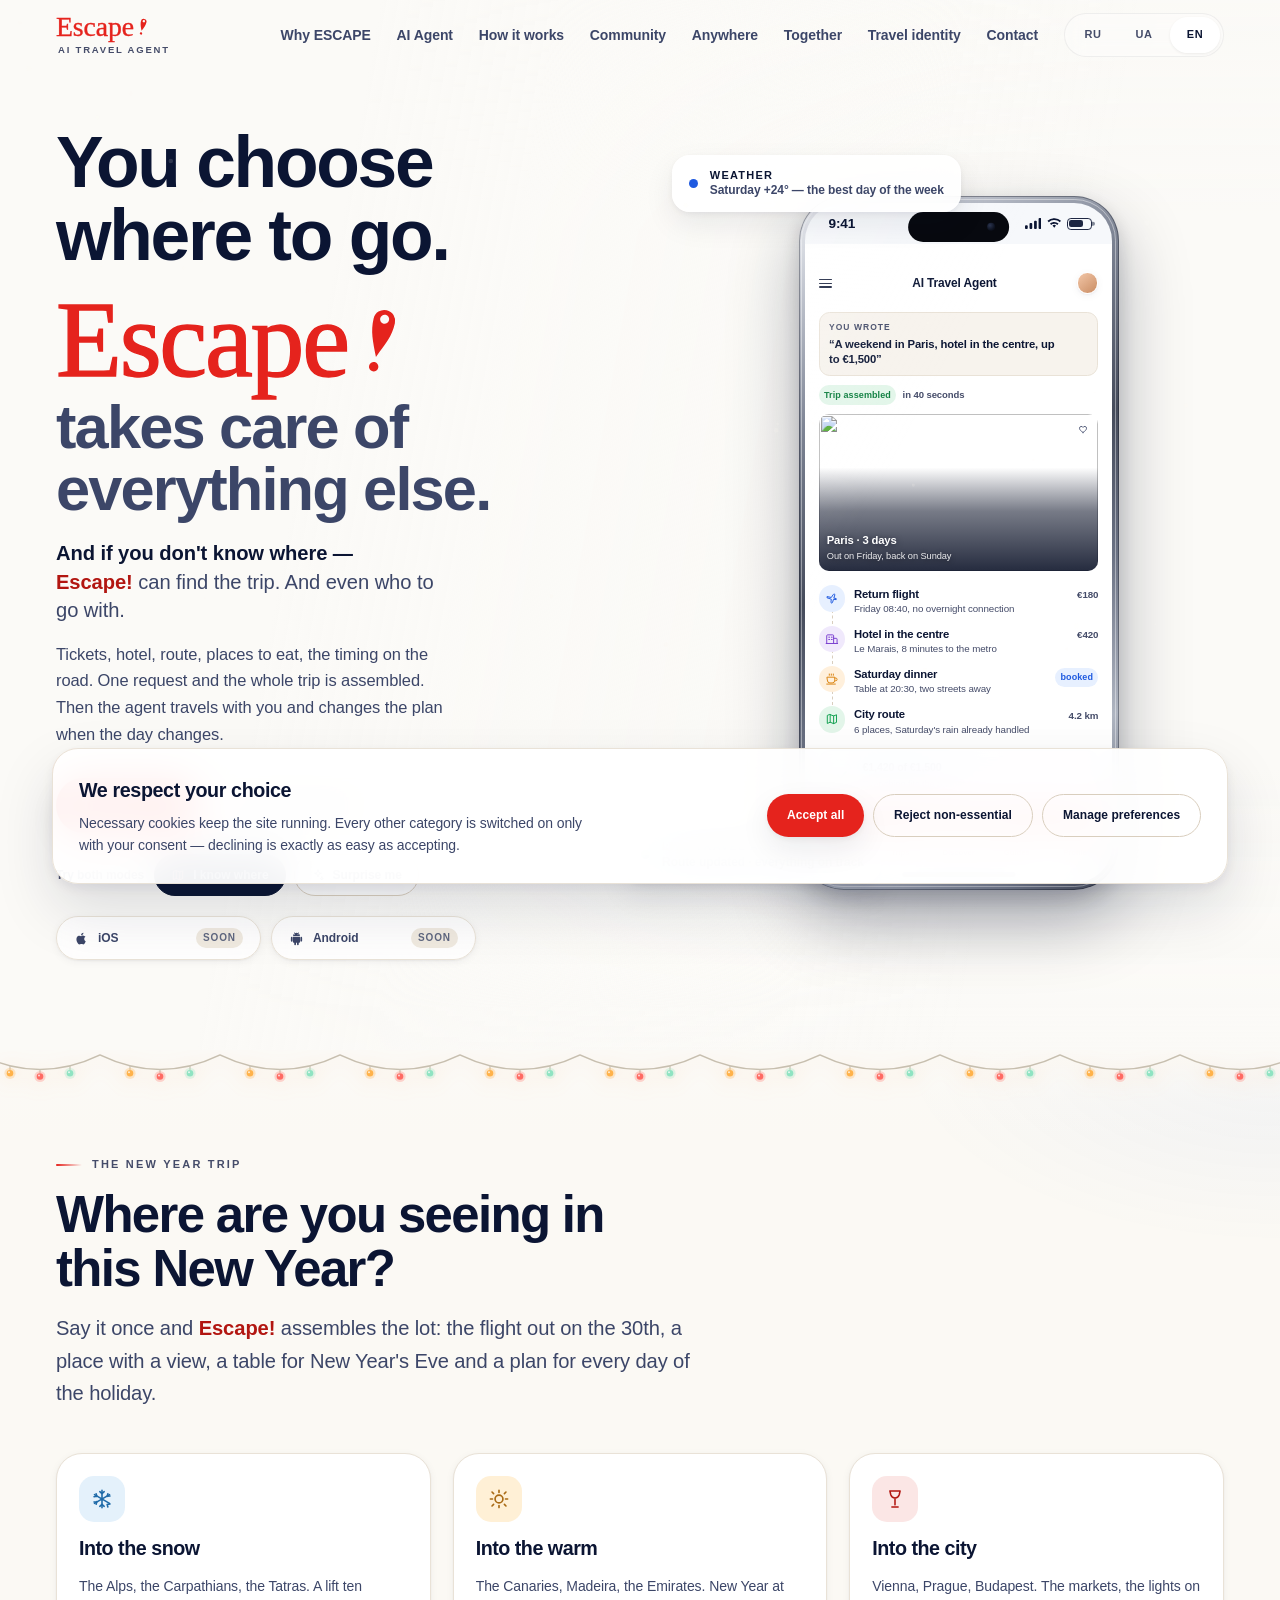
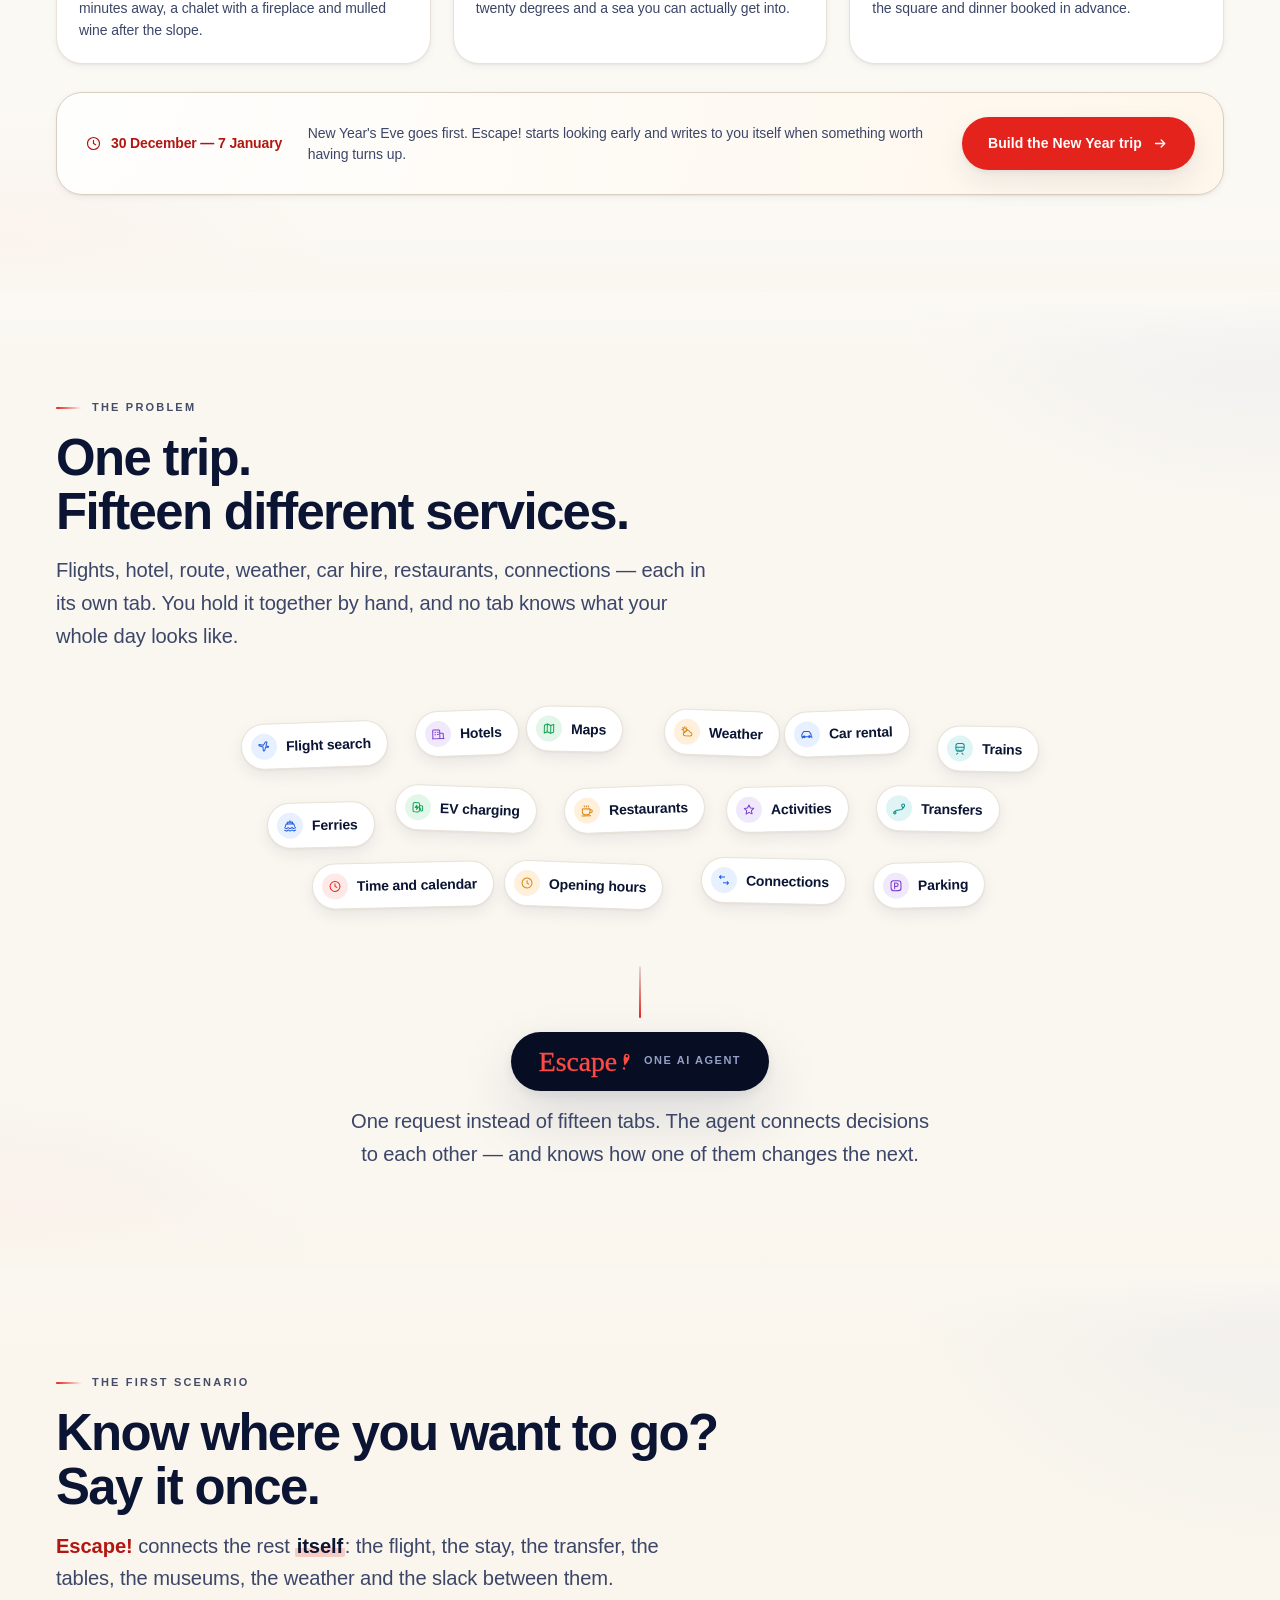
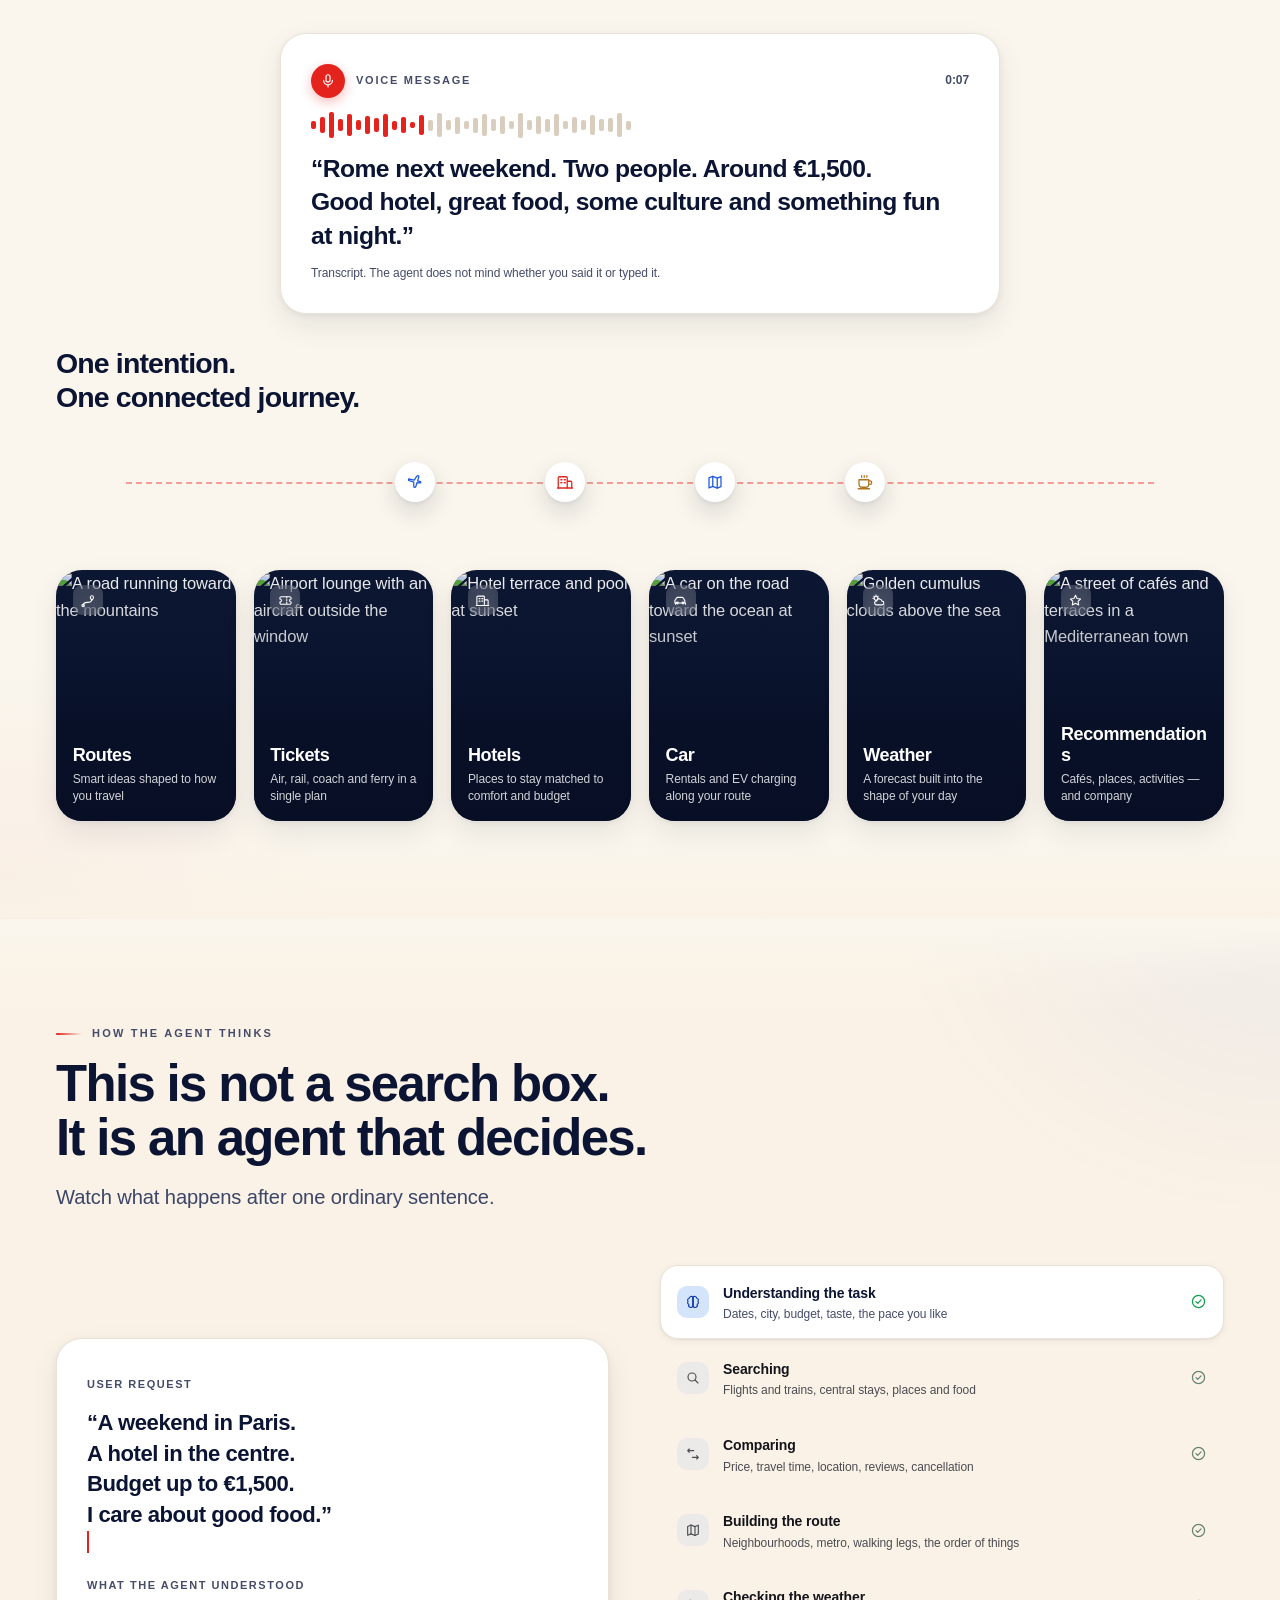
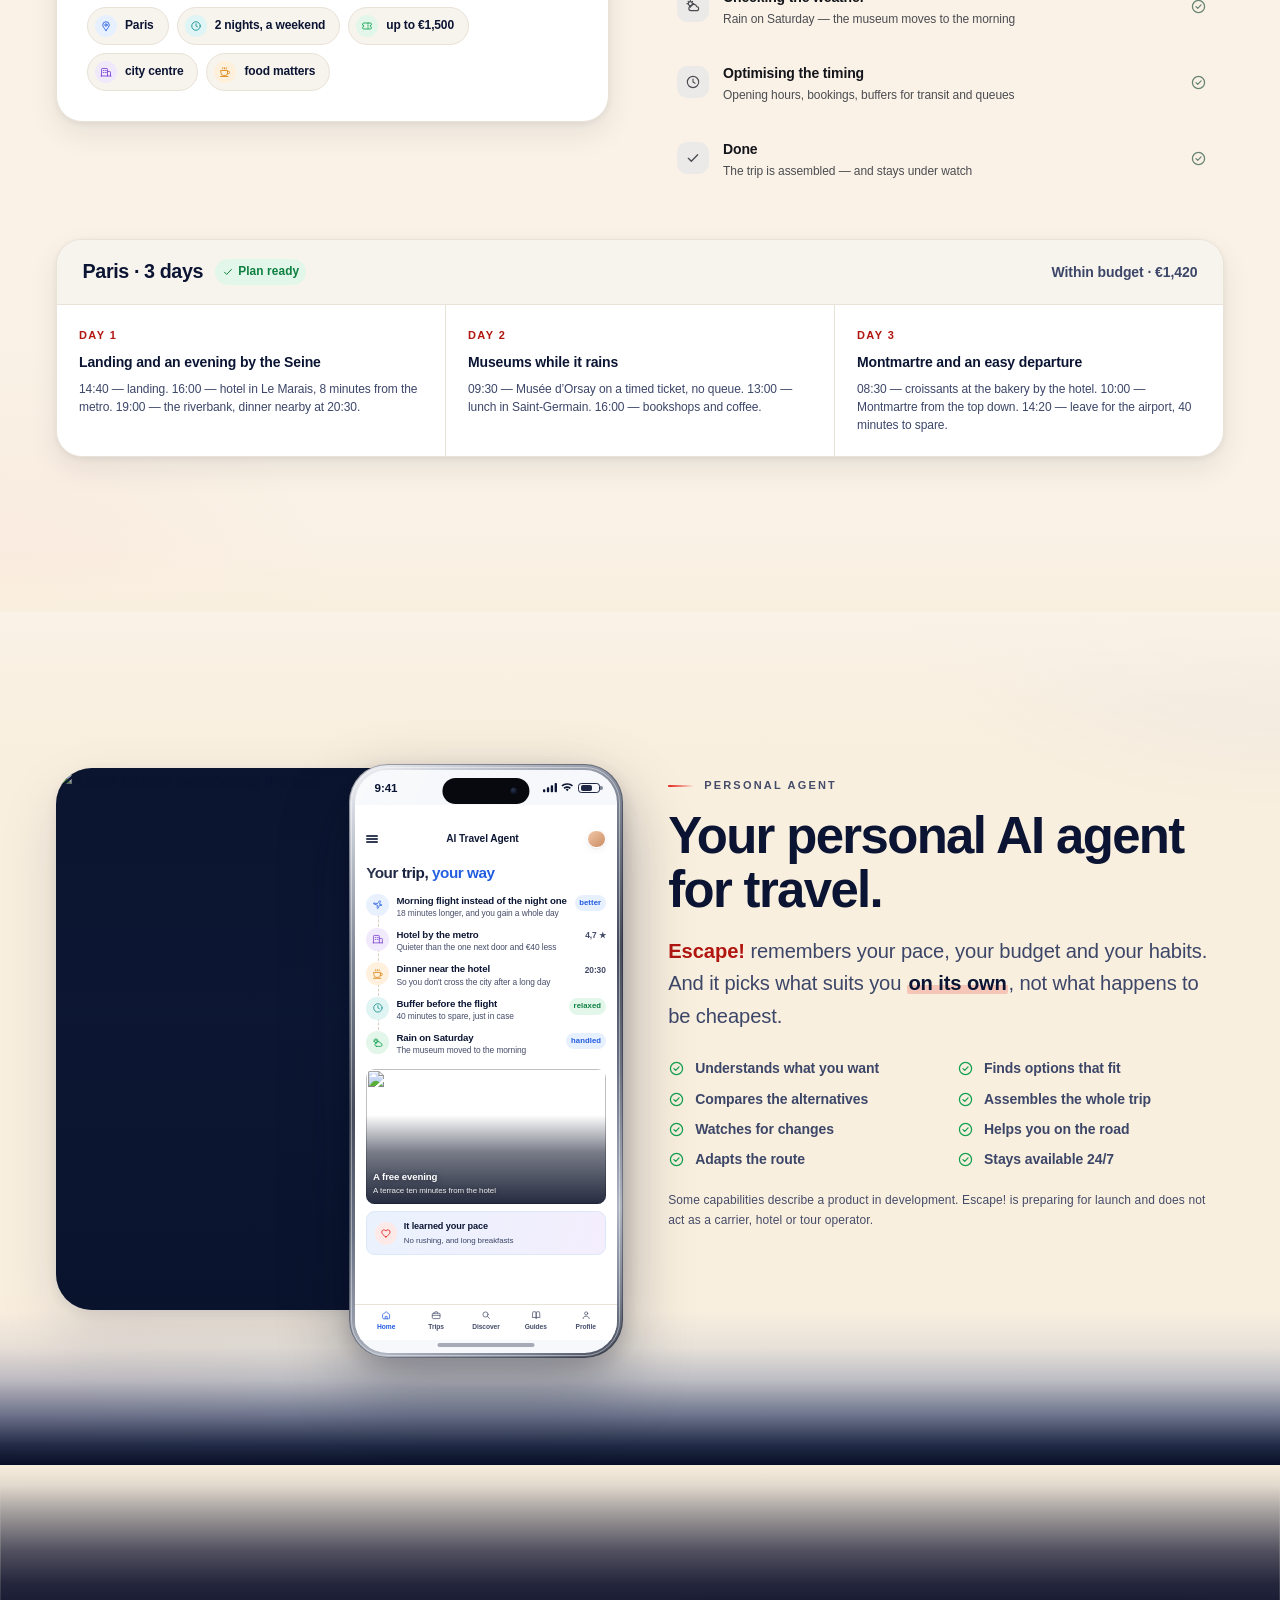
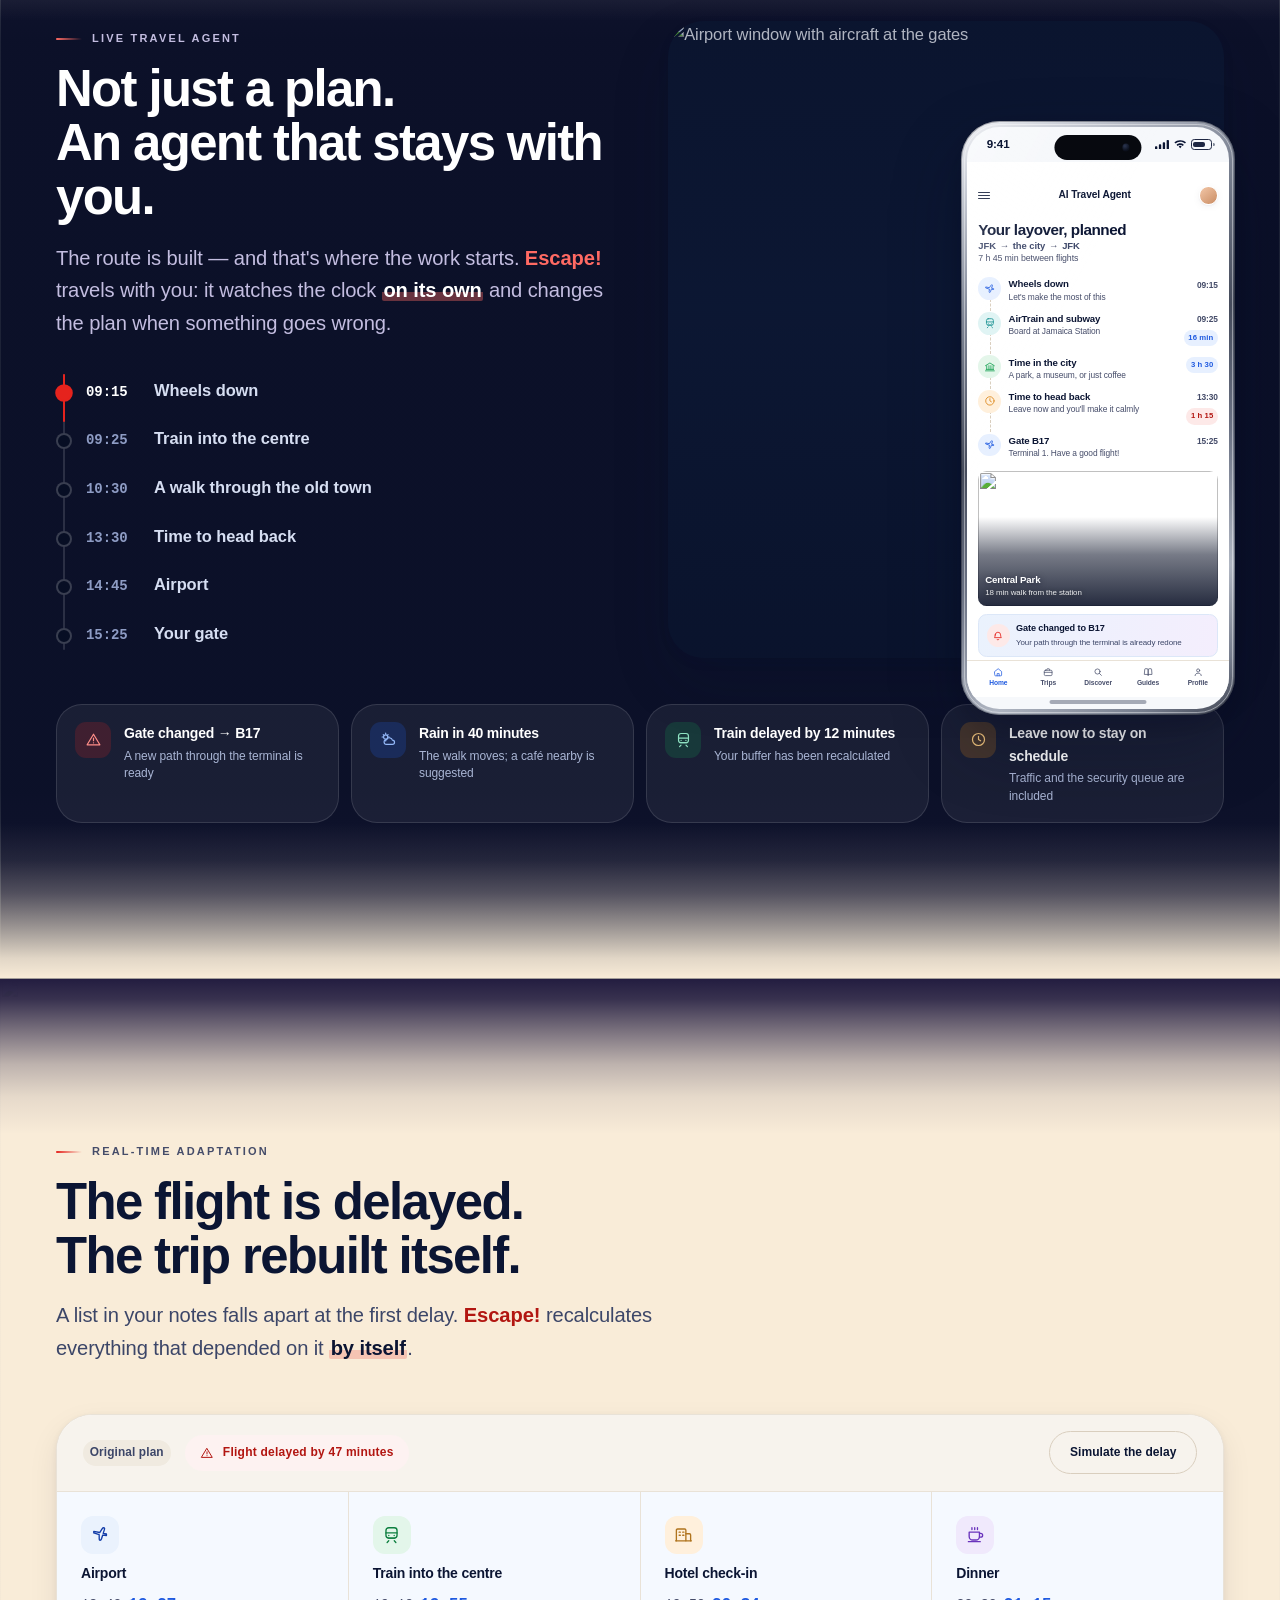
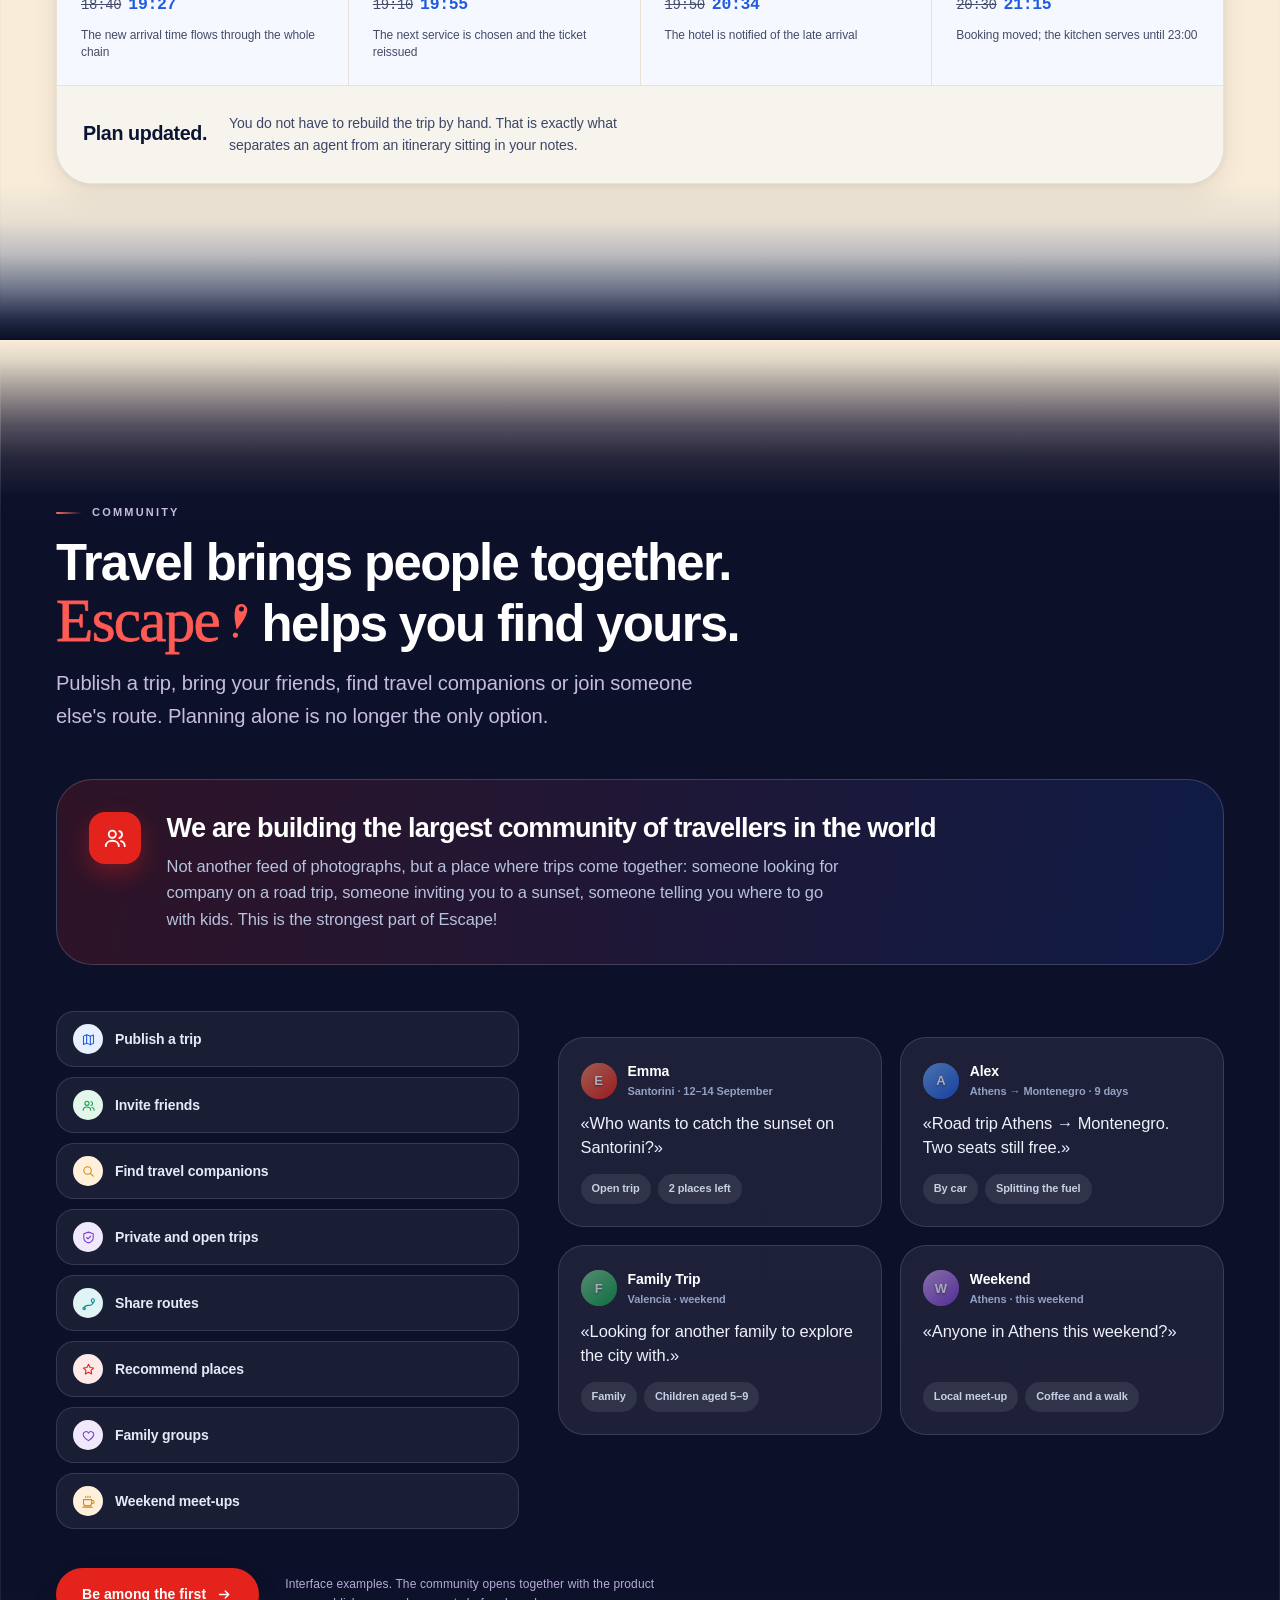
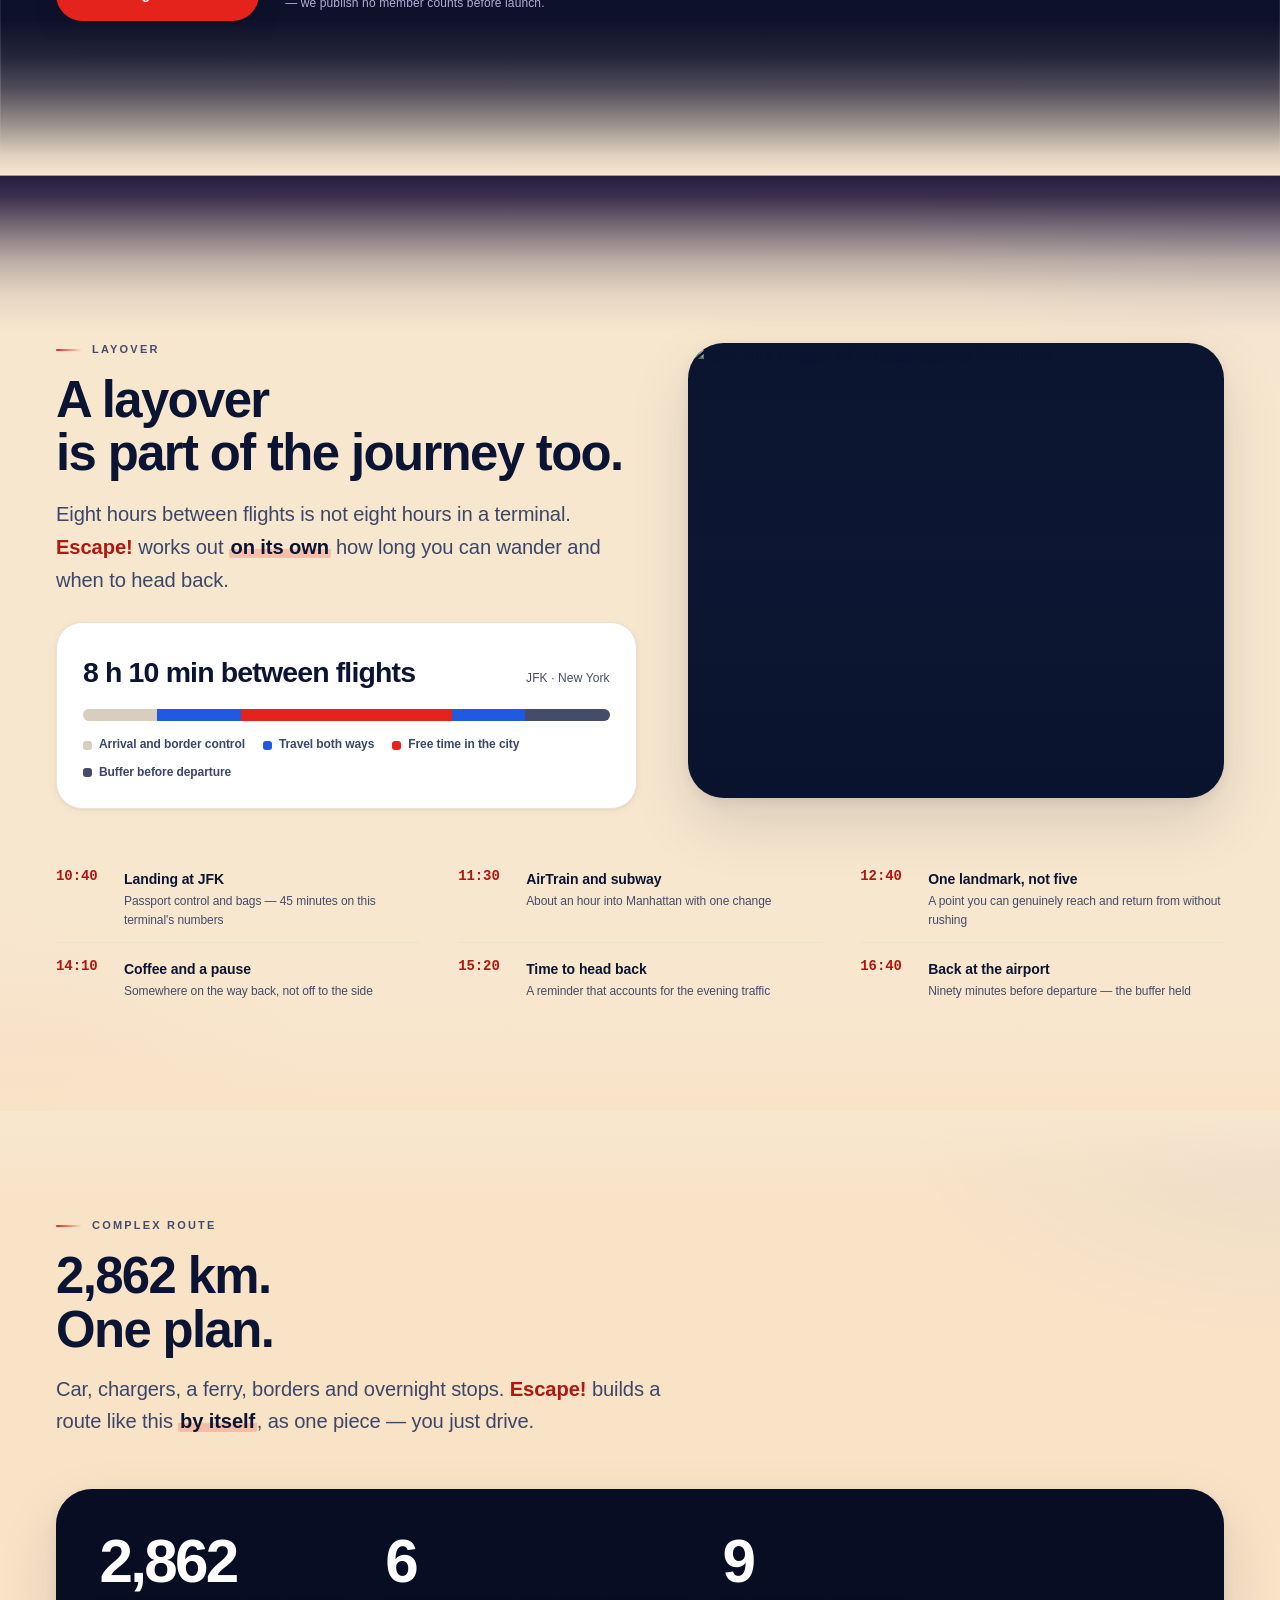
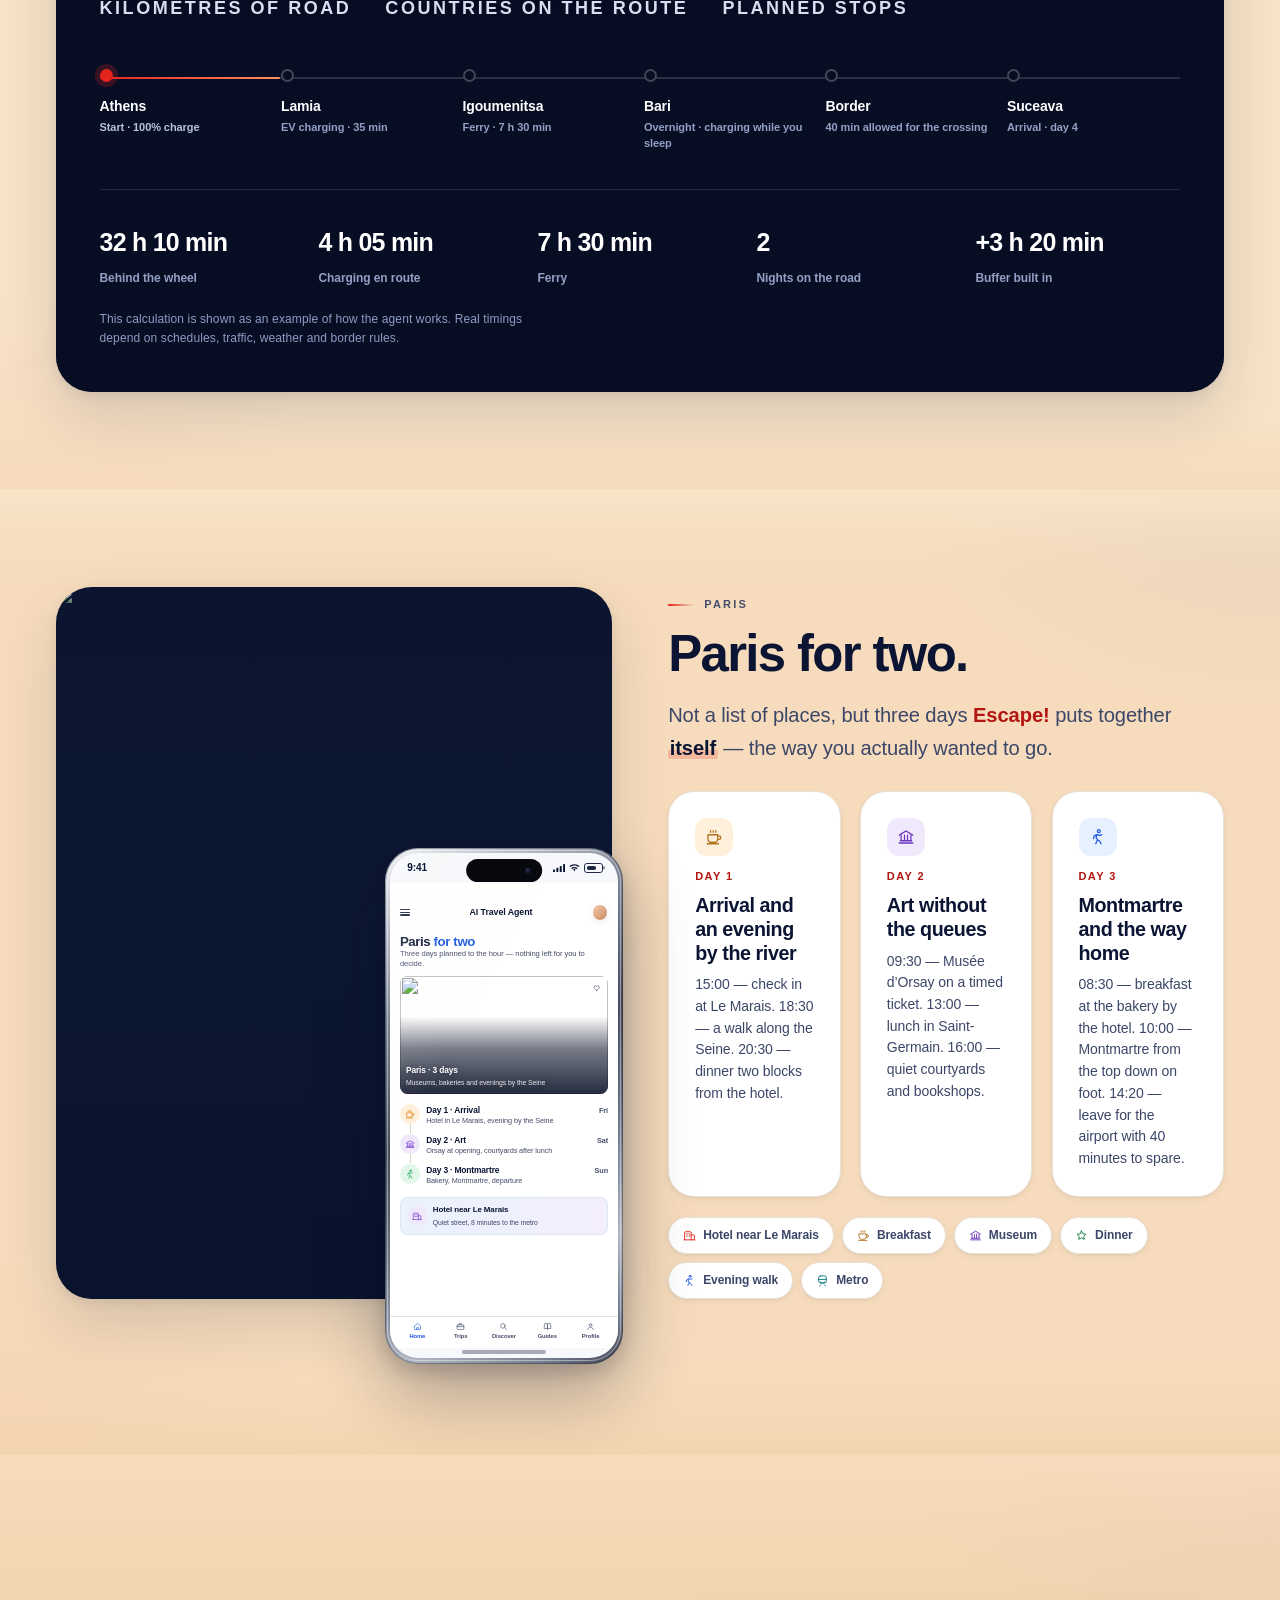
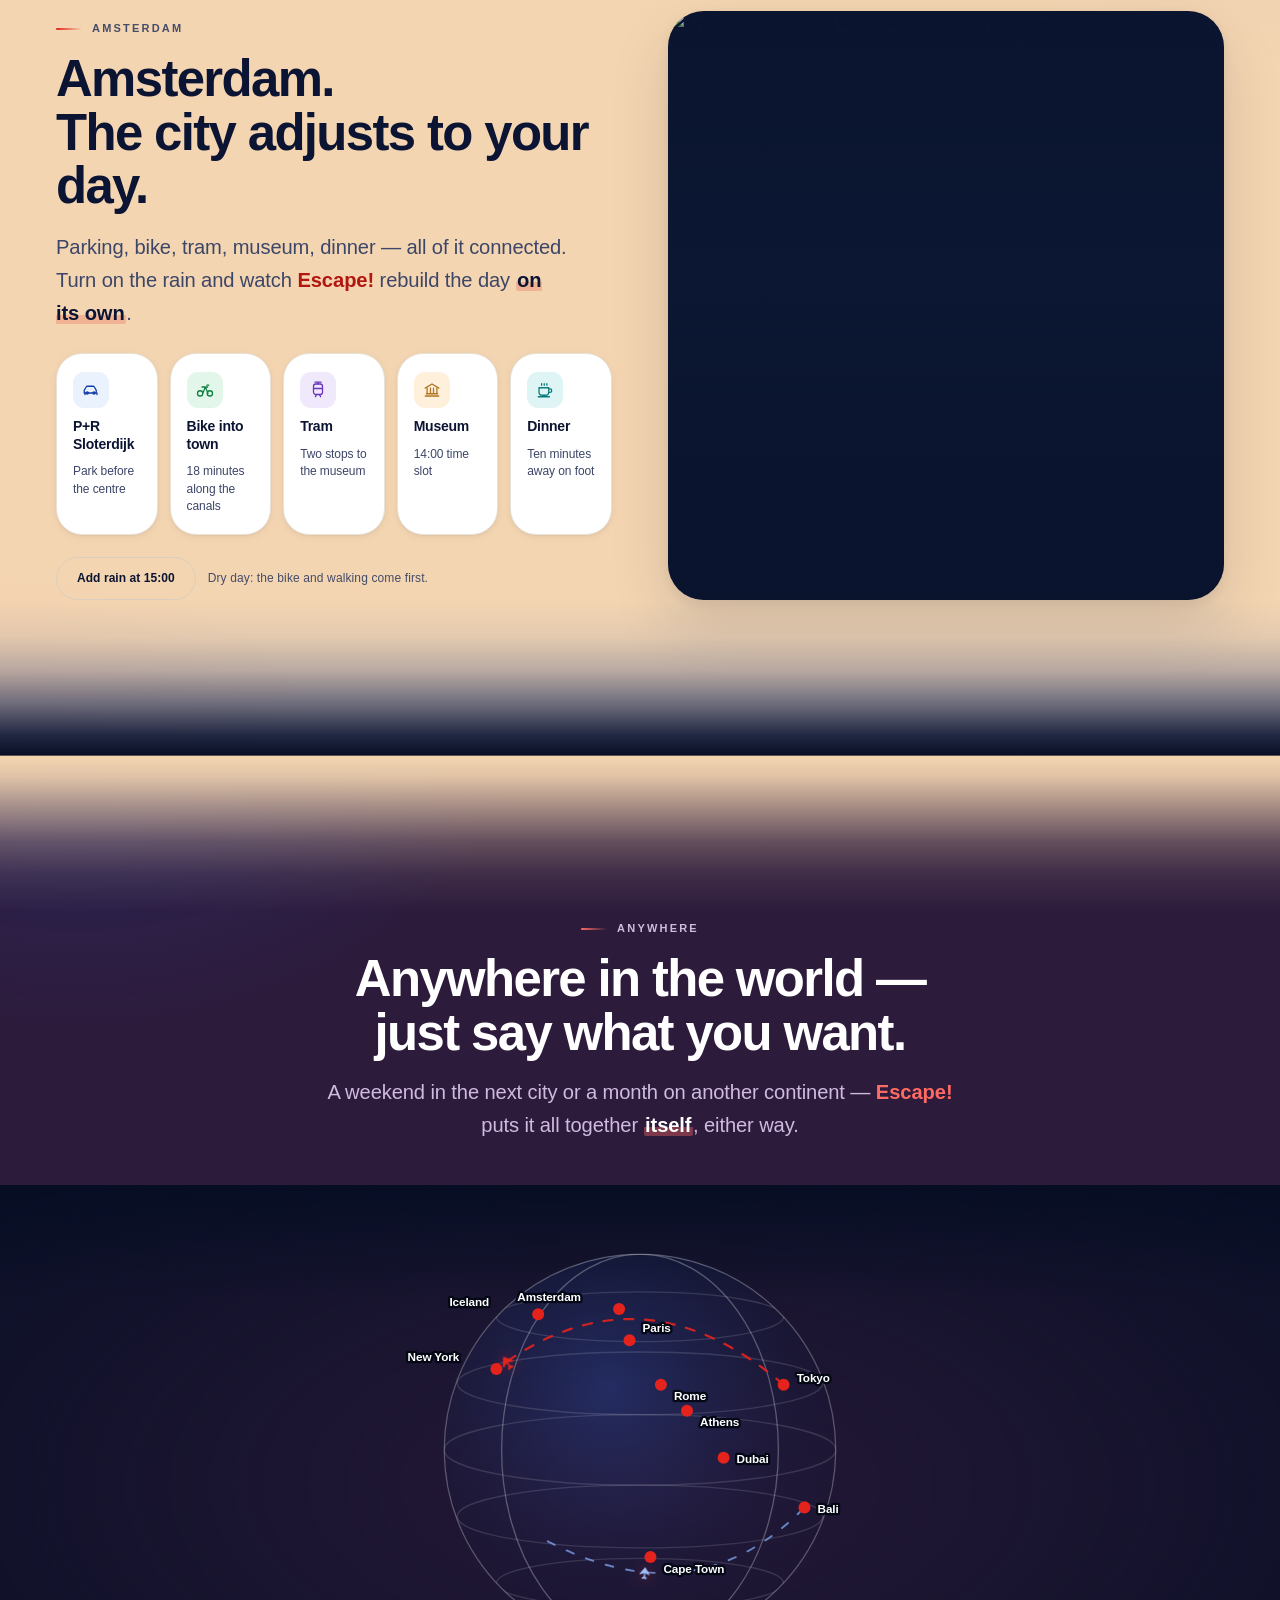
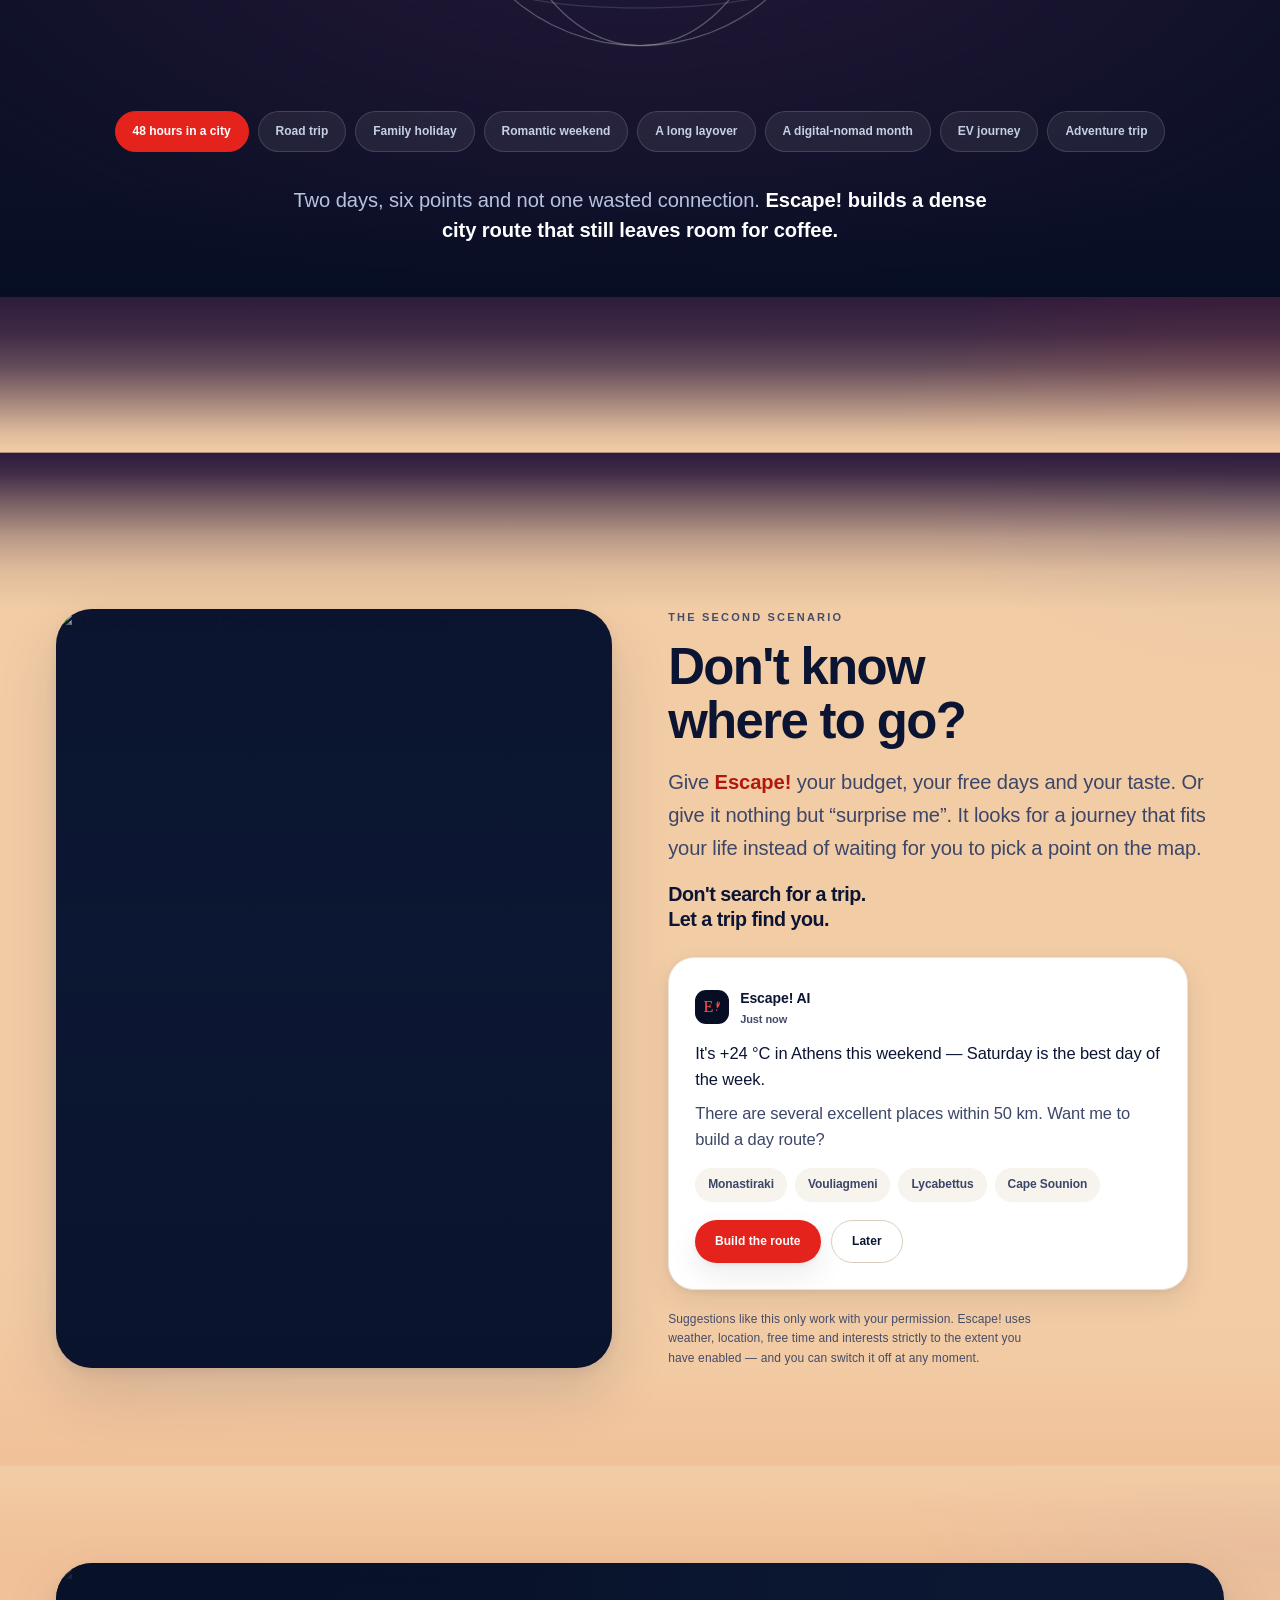
==== commit 4b851dab: "A real iPhone, store screenshots, and the package that goes with them The phone on the page was draw" ====
--- a/index.html
+++ b/index.html
@@ -37,7 +37,7 @@
 <link rel="preload" as="font" type="font/woff2" href="/assets/fonts/greatvibes-latin-400.woff2" crossorigin>
 <link rel="preload" as="font" type="font/woff2" href="/assets/fonts/onest-latin-700.woff2" crossorigin>
 <link rel="stylesheet" href="/assets/fonts.css?v=f9acb6e106">
-<link rel="stylesheet" href="/assets/styles.css?v=acb406ea9e">
+<link rel="stylesheet" href="/assets/styles.css?v=a4adfd24d9">
 
 <script type="application/ld+json">
 {"@context":"https://schema.org","@type":"SoftwareApplication","name":"Escape! AI Travel Agent","applicationCategory":"TravelApplication","operatingSystem":"iOS, Android","url":"https://www.escapetravel.site/","description":"Personal AI travel agent that plans, organises and accompanies a whole journey — routes, tickets, hotels, cars, EV charging, transfers, weather and recommendations in one agent.","inLanguage":["ru","uk","en"],"author":{"@type":"Person","name":"Dmytro Sukhyna"},"publisher":{"@type":"Organization","name":"Escape!","url":"https://www.escapetravel.site/","email":"escape.travel.ai@gmail.com"}}
@@ -187,7 +187,16 @@
 
     <div class="hero__stage">
       <div class="device device--lg" role="img" aria-label="Экран приложения Escape: запрос пользователя и собранная поездка в Париж" data-i18n-aria-label="a11yPhoneHero">
-        <div class="device__notch"></div>
+        <div class="device__island"></div>
+        <div class="device__status" aria-hidden="true">
+          <span class="device__time">9:41</span>
+          <span class="device__ind">
+            <svg class="device__sig" viewBox="0 0 18 12"><rect x="0" y="8" width="3" height="4" rx="1"/><rect x="5" y="5.5" width="3" height="6.5" rx="1"/><rect x="10" y="3" width="3" height="9" rx="1"/><rect x="15" y="0" width="3" height="12" rx="1"/></svg>
+            <svg class="device__wifi" viewBox="0 0 16 12"><path d="M8 10.7 9.9 8.3a2.9 2.9 0 0 0-3.8 0ZM8 6.4c1.3 0 2.5.5 3.4 1.3l1.3-1.6A7.3 7.3 0 0 0 8 4.3c-1.8 0-3.4.7-4.7 1.8l1.3 1.6A5 5 0 0 1 8 6.4ZM8 2.3c2.3 0 4.4.8 6.1 2.3L15.5 3A10.5 10.5 0 0 0 8 .2 10.5 10.5 0 0 0 .5 3l1.4 1.6A8.6 8.6 0 0 1 8 2.3Z"/></svg>
+            <span class="device__bat"><i></i></span>
+          </span>
+        </div>
+        <span class="device__home" aria-hidden="true"></span>
         <div class="device__screen"><div class="ui">
           <div class="ui__bar">
             <span class="ui__burger"><i></i></span>
@@ -484,7 +493,16 @@
         <img src="/img/terrace-sm.webp" srcset="/img/terrace-sm.webp 1200w, /img/terrace-lg.webp 2200w" sizes="(max-width:1024px) 92vw, 46vw" width="1200" height="675" loading="lazy" decoding="async" alt="Терраса кафе с видом на море" data-i18n-alt="altTerrace">
       </figure>
       <div class="device device--md scene__device">
-        <div class="device__notch"></div>
+        <div class="device__island"></div>
+        <div class="device__status" aria-hidden="true">
+          <span class="device__time">9:41</span>
+          <span class="device__ind">
+            <svg class="device__sig" viewBox="0 0 18 12"><rect x="0" y="8" width="3" height="4" rx="1"/><rect x="5" y="5.5" width="3" height="6.5" rx="1"/><rect x="10" y="3" width="3" height="9" rx="1"/><rect x="15" y="0" width="3" height="12" rx="1"/></svg>
+            <svg class="device__wifi" viewBox="0 0 16 12"><path d="M8 10.7 9.9 8.3a2.9 2.9 0 0 0-3.8 0ZM8 6.4c1.3 0 2.5.5 3.4 1.3l1.3-1.6A7.3 7.3 0 0 0 8 4.3c-1.8 0-3.4.7-4.7 1.8l1.3 1.6A5 5 0 0 1 8 6.4ZM8 2.3c2.3 0 4.4.8 6.1 2.3L15.5 3A10.5 10.5 0 0 0 8 .2 10.5 10.5 0 0 0 .5 3l1.4 1.6A8.6 8.6 0 0 1 8 2.3Z"/></svg>
+            <span class="device__bat"><i></i></span>
+          </span>
+        </div>
+        <span class="device__home" aria-hidden="true"></span>
         <div class="device__screen"><div class="ui">
           <div class="ui__bar">
             <span class="ui__burger"><i></i></span>
@@ -576,7 +594,16 @@
         <img src="/img/live-airport-sm.webp" srcset="/img/live-airport-sm.webp 1200w, /img/live-airport-lg.webp 2200w" sizes="(max-width:1024px) 92vw, 46vw" width="1200" height="675" loading="lazy" decoding="async" alt="Панорамное окно аэропорта с самолётами у гейтов" data-i18n-alt="altAirport">
       </figure>
       <div class="device device--md scene__device">
-        <div class="device__notch"></div>
+        <div class="device__island"></div>
+        <div class="device__status" aria-hidden="true">
+          <span class="device__time">9:41</span>
+          <span class="device__ind">
+            <svg class="device__sig" viewBox="0 0 18 12"><rect x="0" y="8" width="3" height="4" rx="1"/><rect x="5" y="5.5" width="3" height="6.5" rx="1"/><rect x="10" y="3" width="3" height="9" rx="1"/><rect x="15" y="0" width="3" height="12" rx="1"/></svg>
+            <svg class="device__wifi" viewBox="0 0 16 12"><path d="M8 10.7 9.9 8.3a2.9 2.9 0 0 0-3.8 0ZM8 6.4c1.3 0 2.5.5 3.4 1.3l1.3-1.6A7.3 7.3 0 0 0 8 4.3c-1.8 0-3.4.7-4.7 1.8l1.3 1.6A5 5 0 0 1 8 6.4ZM8 2.3c2.3 0 4.4.8 6.1 2.3L15.5 3A10.5 10.5 0 0 0 8 .2 10.5 10.5 0 0 0 .5 3l1.4 1.6A8.6 8.6 0 0 1 8 2.3Z"/></svg>
+            <span class="device__bat"><i></i></span>
+          </span>
+        </div>
+        <span class="device__home" aria-hidden="true"></span>
         <div class="device__screen"><div class="ui">
           <div class="ui__bar">
             <span class="ui__burger"><i></i></span>
@@ -858,7 +885,16 @@
         <img src="/img/paris-sm.webp" srcset="/img/paris-sm.webp 1200w, /img/paris-lg.webp 2200w" sizes="(max-width:1024px) 92vw, 46vw" width="1200" height="675" loading="lazy" decoding="async" alt="Крыши Парижа и Эйфелева башня на закате" data-i18n-alt="altParis">
       </figure>
       <div class="device device--sm scene__device">
-        <div class="device__notch"></div>
+        <div class="device__island"></div>
+        <div class="device__status" aria-hidden="true">
+          <span class="device__time">9:41</span>
+          <span class="device__ind">
+            <svg class="device__sig" viewBox="0 0 18 12"><rect x="0" y="8" width="3" height="4" rx="1"/><rect x="5" y="5.5" width="3" height="6.5" rx="1"/><rect x="10" y="3" width="3" height="9" rx="1"/><rect x="15" y="0" width="3" height="12" rx="1"/></svg>
+            <svg class="device__wifi" viewBox="0 0 16 12"><path d="M8 10.7 9.9 8.3a2.9 2.9 0 0 0-3.8 0ZM8 6.4c1.3 0 2.5.5 3.4 1.3l1.3-1.6A7.3 7.3 0 0 0 8 4.3c-1.8 0-3.4.7-4.7 1.8l1.3 1.6A5 5 0 0 1 8 6.4ZM8 2.3c2.3 0 4.4.8 6.1 2.3L15.5 3A10.5 10.5 0 0 0 8 .2 10.5 10.5 0 0 0 .5 3l1.4 1.6A8.6 8.6 0 0 1 8 2.3Z"/></svg>
+            <span class="device__bat"><i></i></span>
+          </span>
+        </div>
+        <span class="device__home" aria-hidden="true"></span>
         <div class="device__screen"><div class="ui">
           <div class="ui__bar">
             <span class="ui__burger"><i></i></span>
--- a/assets/styles.css
+++ b/assets/styles.css
@@ -286,31 +286,90 @@
 
 /* --- 8. Phone device ----------------------------------------------------- */
 .device{
+  /* An iPhone is 393 x 852 points with a 55pt corner, and the frame around the
+     glass is about eight and a half of those points. The old frame was drawn
+     by eye: too tall for its width, too thick at the edge, and with a pill at
+     the top that was a notch rather than an island. These are the real
+     numbers, expressed against the width so any size of phone keeps them. */
   --w:312px;
+  --bezel:calc(var(--w) * .0216);
   width:var(--w);flex:none;position:relative;
-  aspect-ratio:312/638;
-  border-radius:calc(var(--w) * .143);
-  padding:calc(var(--w) * .0345);
-  background:linear-gradient(150deg,#F0F1F5 0%,#B9BEC9 14%,#6D7484 34%,#3A404E 52%,#8A909D 74%,#D9DCE3 90%,#8E94A1 100%);
+  aspect-ratio:393/852;
+  border-radius:calc(var(--w) * .14);
+  padding:var(--bezel);
+  background:
+    linear-gradient(148deg,#F4F5F8 0%,#C9CDD6 9%,#7E8595 26%,#454B5B 46%,#6A7183 62%,#AFB5C1 80%,#767D8D 92%,#3F4452 100%);
   box-shadow:var(--sh-phone);
   transform:translateZ(0);
 }
+/* the bright line where the glass meets the metal */
 .device::after{
-  content:"";position:absolute;inset:calc(var(--w) * .012);
-  border-radius:calc(var(--w) * .133);
-  border:1px solid rgba(255,255,255,.34);pointer-events:none;
+  content:"";position:absolute;inset:calc(var(--bezel) * .42);
+  border-radius:calc(var(--w) * .129);
+  border:1px solid rgba(255,255,255,.42);pointer-events:none;z-index:7;
+}
+/* and the hairline at the outside edge of the frame */
+.device::before{
+  content:"";position:absolute;inset:0;border-radius:inherit;pointer-events:none;z-index:7;
+  box-shadow:inset 0 0 0 1px rgba(10,14,26,.34);
 }
 .device__screen{
   position:relative;width:100%;height:100%;overflow:hidden;
-  border-radius:calc(var(--w) * .112);
+  border-radius:calc(var(--w) * .1184);
   background:#F6F8FB;color:var(--ink);
   display:flex;flex-direction:column;
+  /* room for the status bar above and the home indicator below */
+  padding-top:calc(var(--w) * .128);
+  padding-bottom:calc(var(--w) * .046);
   font-size:calc(var(--w) / 25.5);
 }
-.device__notch{
-  position:absolute;top:calc(var(--w) * .026);left:50%;transform:translateX(-50%);
-  width:31%;height:calc(var(--w) * .075);border-radius:var(--r-pill);background:#0A0D14;z-index:6;
-}
+/* a touch of sheen across the glass, so it reads as glass */
+.device__screen::after{
+  content:"";position:absolute;inset:0;z-index:5;pointer-events:none;
+  background:linear-gradient(118deg,rgba(255,255,255,.3) 0%,rgba(255,255,255,.07) 17%,rgba(255,255,255,0) 34%);
+}
+.device__island{
+  position:absolute;top:calc(var(--bezel) + var(--w) * .028);left:50%;transform:translateX(-50%);
+  width:calc(var(--w) * .318);height:calc(var(--w) * .0934);
+  border-radius:var(--r-pill);background:#07090F;z-index:6;
+  box-shadow:0 0 0 .5px rgba(255,255,255,.07);
+}
+/* the camera, just visible in the right-hand end of it */
+.device__island::after{
+  content:"";position:absolute;top:50%;right:14%;transform:translateY(-50%);
+  width:calc(var(--w) * .026);height:calc(var(--w) * .026);border-radius:50%;
+  background:radial-gradient(circle at 36% 32%,#2B3550 0%,#0D1220 62%,#05070C 100%);
+}
+.device__status{
+  position:absolute;z-index:6;left:calc(var(--bezel) + var(--w) * .072);
+  right:calc(var(--bezel) + var(--w) * .062);top:calc(var(--bezel) + var(--w) * .038);
+  height:calc(var(--w) * .052);
+  display:flex;align-items:center;justify-content:space-between;
+  color:var(--ink);pointer-events:none;
+}
+.device__time{font-size:calc(var(--w) * .0425);font-weight:700;letter-spacing:-.01em;font-variant-numeric:tabular-nums}
+.device__ind{display:flex;align-items:center;gap:calc(var(--w) * .017)}
+.device__sig,.device__wifi{height:calc(var(--w) * .034);width:auto;fill:currentColor}
+.device__bat{
+  position:relative;width:calc(var(--w) * .079);height:calc(var(--w) * .038);
+  border-radius:calc(var(--w) * .012);border:1.2px solid currentColor;opacity:.92;
+}
+.device__bat::after{
+  content:"";position:absolute;top:50%;right:calc(var(--w) * -.014);transform:translateY(-50%);
+  width:calc(var(--w) * .009);height:calc(var(--w) * .014);border-radius:0 2px 2px 0;background:currentColor;opacity:.55;
+}
+.device__bat i{
+  position:absolute;inset:1.4px;width:auto;border-radius:calc(var(--w) * .007);
+  background:currentColor;right:34%;
+}
+.device__home{
+  position:absolute;z-index:6;bottom:calc(var(--bezel) + var(--w) * .0204);left:50%;transform:translateX(-50%);
+  width:calc(var(--w) * .354);height:calc(var(--w) * .0135);
+  border-radius:var(--r-pill);background:var(--ink);opacity:.34;pointer-events:none;
+}
+/* a dark app screen gets a light status bar and indicator, as iOS does */
+.device--dark .device__status,.device--dark .device__home{color:#fff;background-color:transparent}
+.device--dark .device__home{background:#fff;opacity:.5}
 .device--sm{--w:238px}
 .device--md{--w:274px}
 .device--lg{--w:312px}
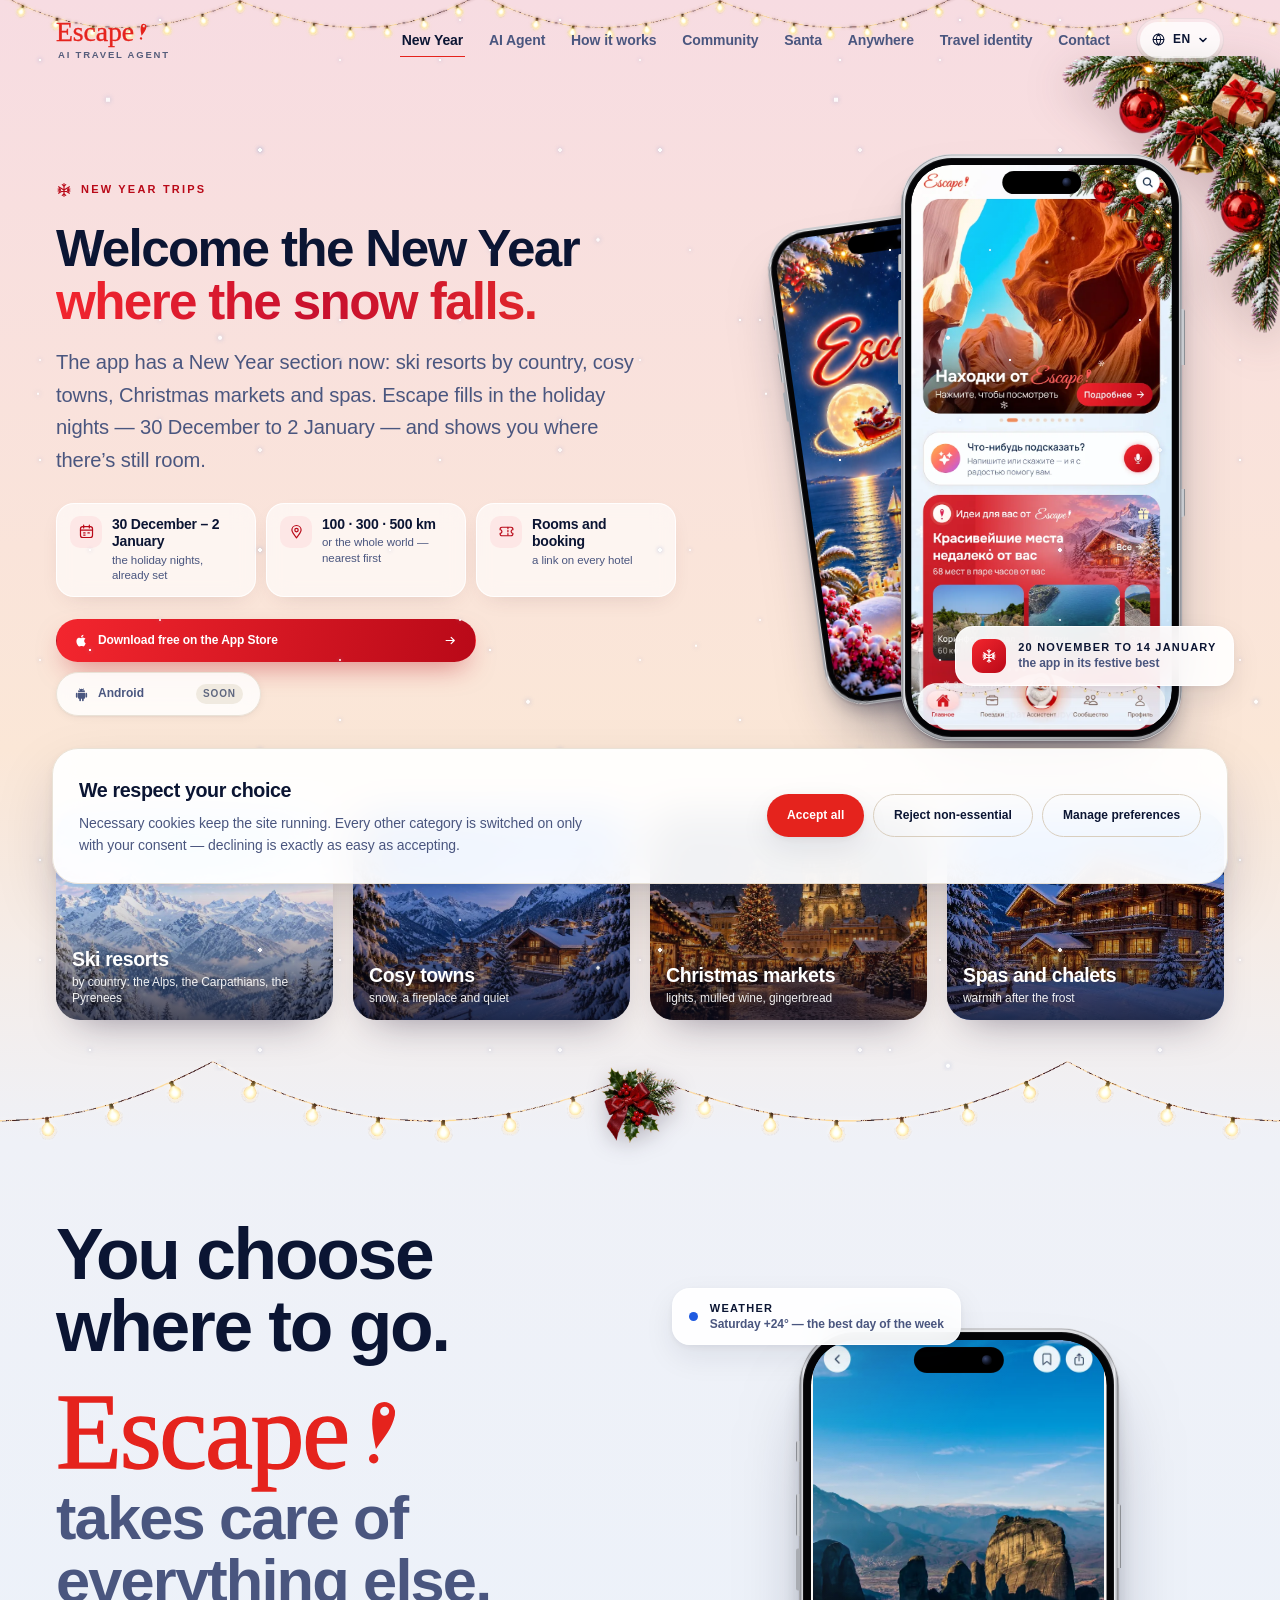
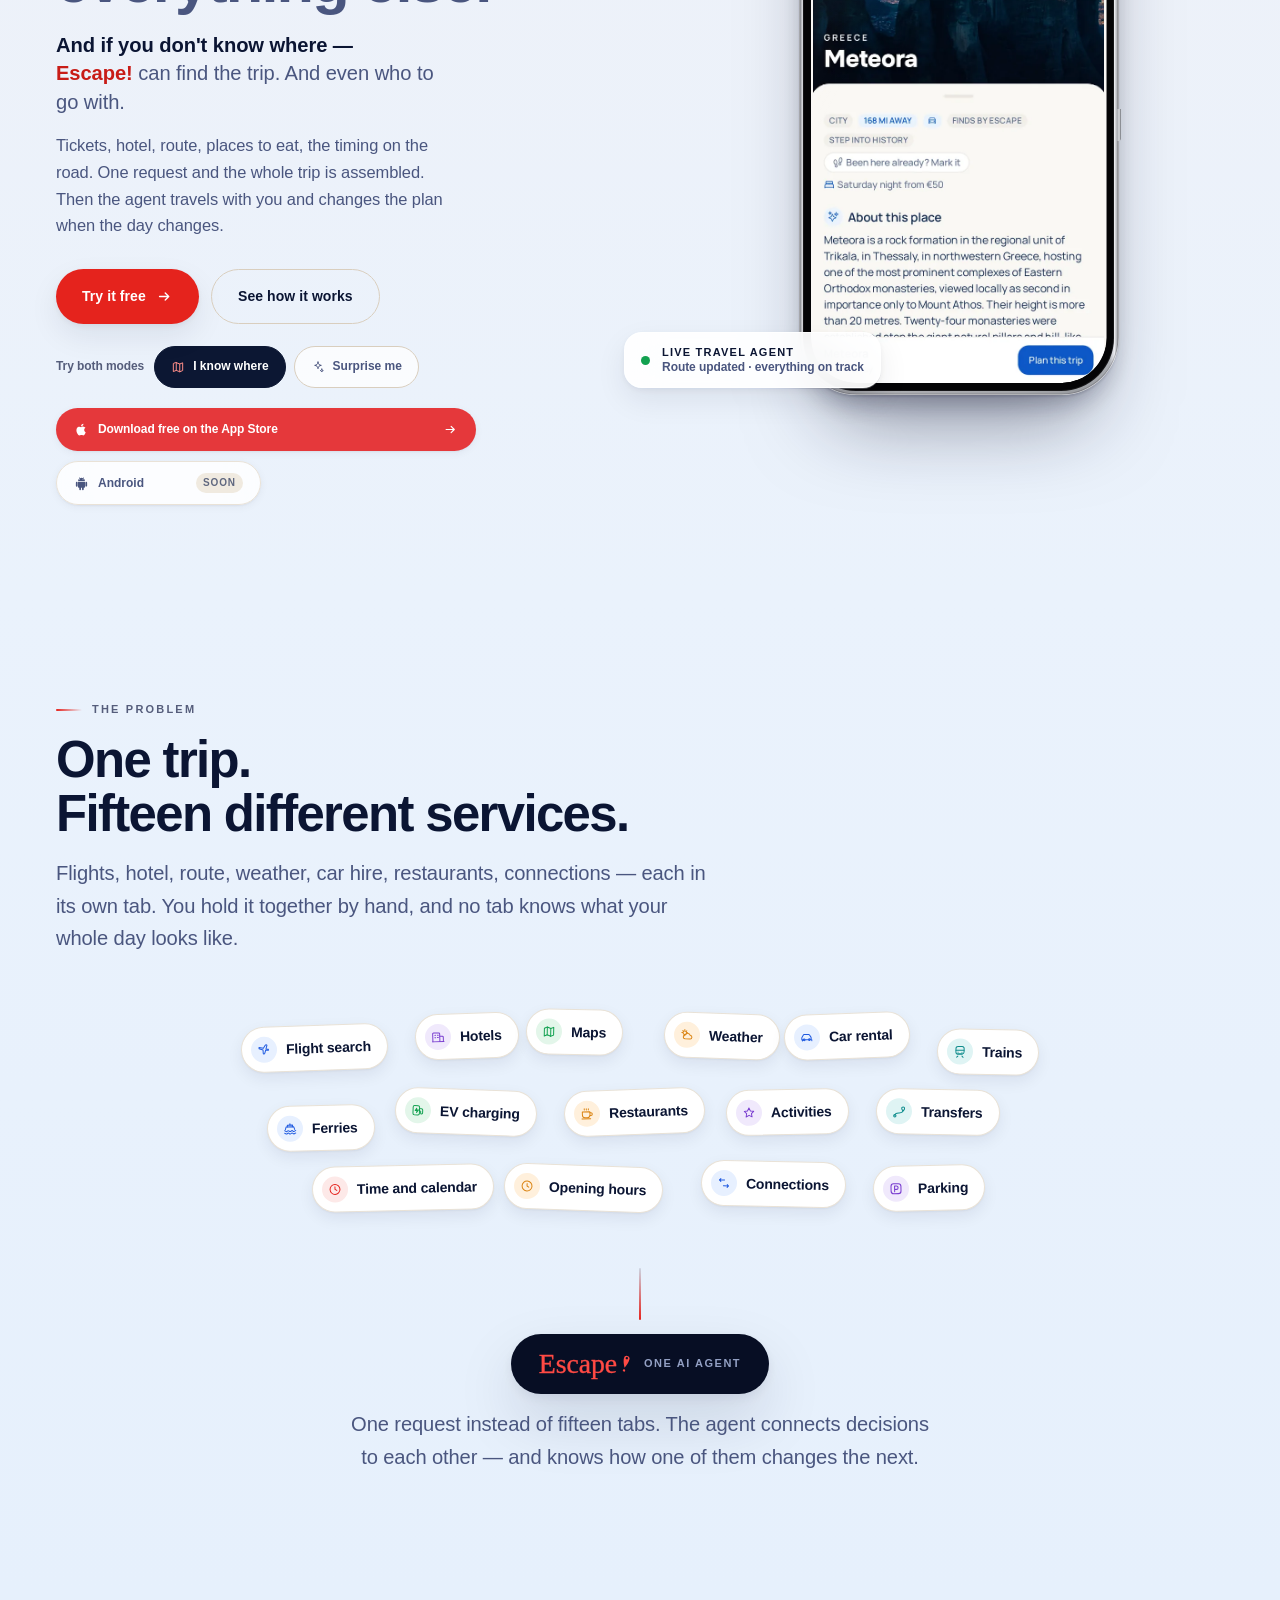
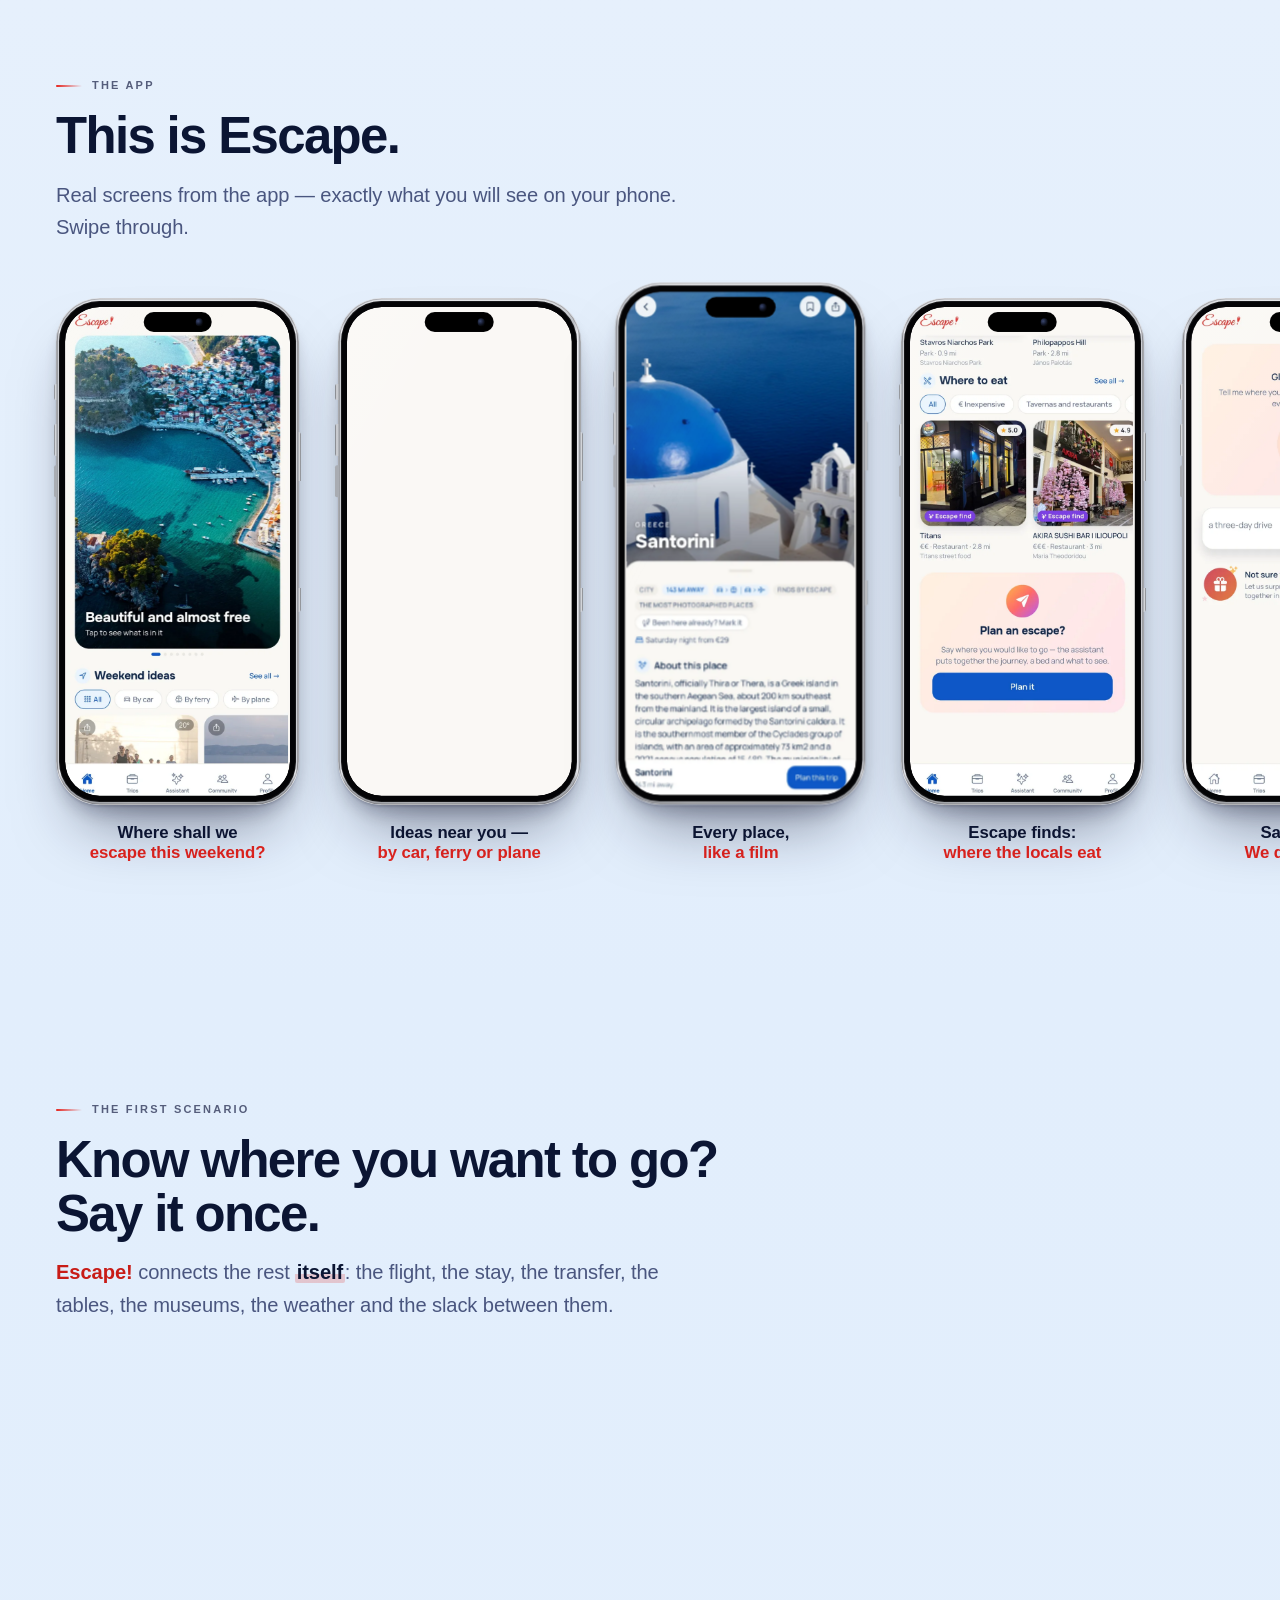
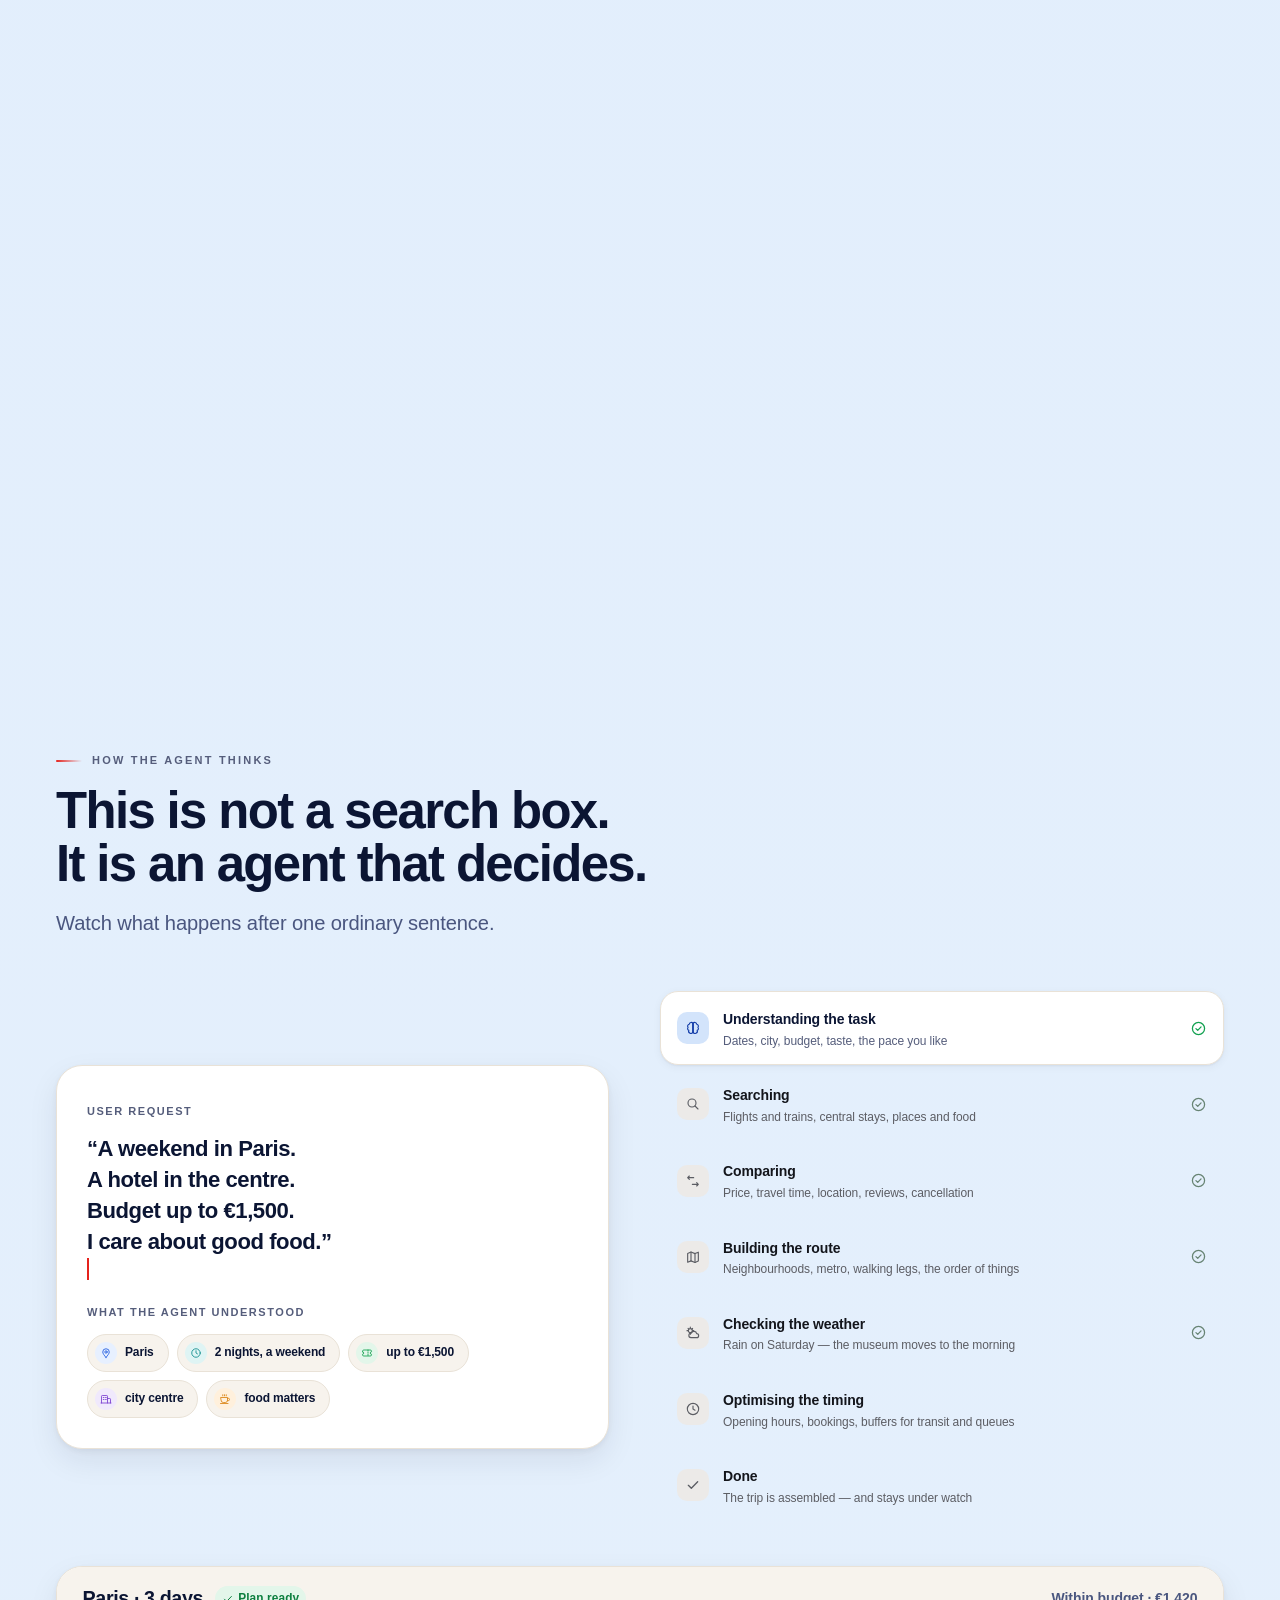
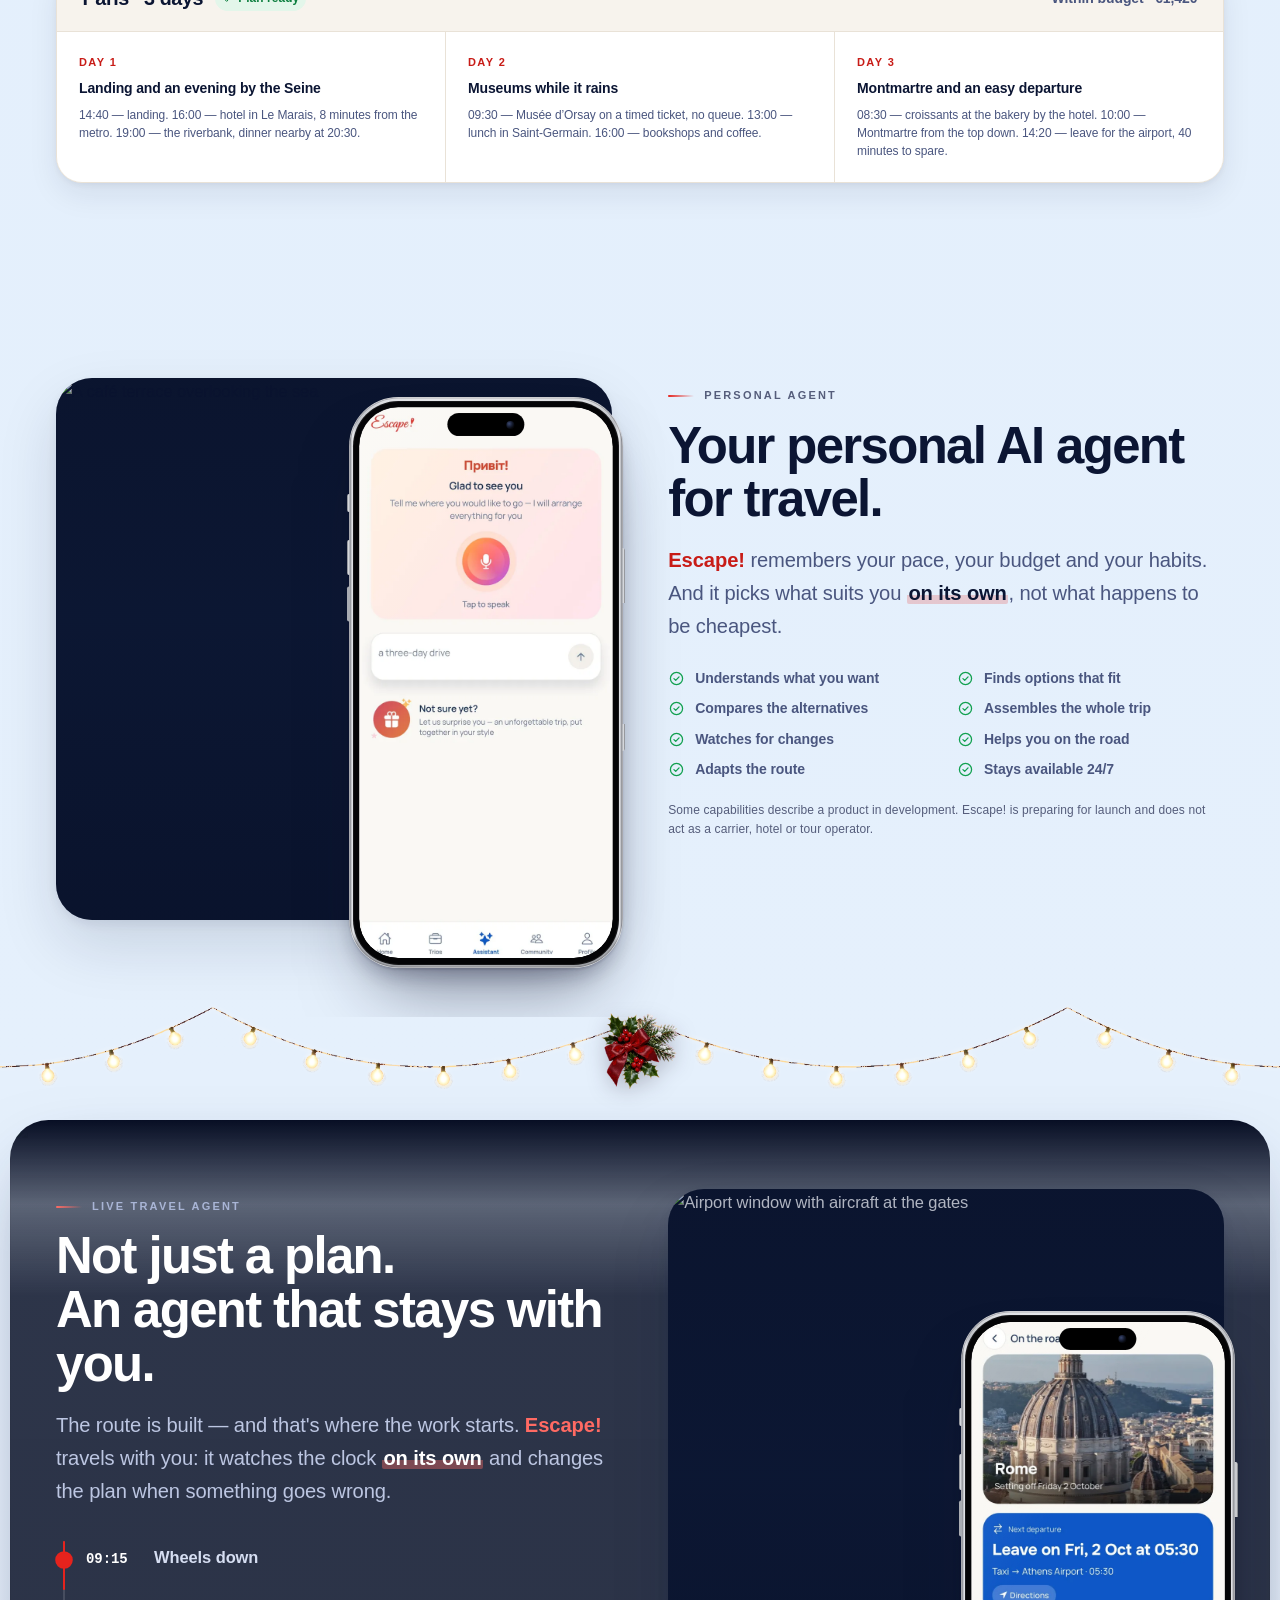
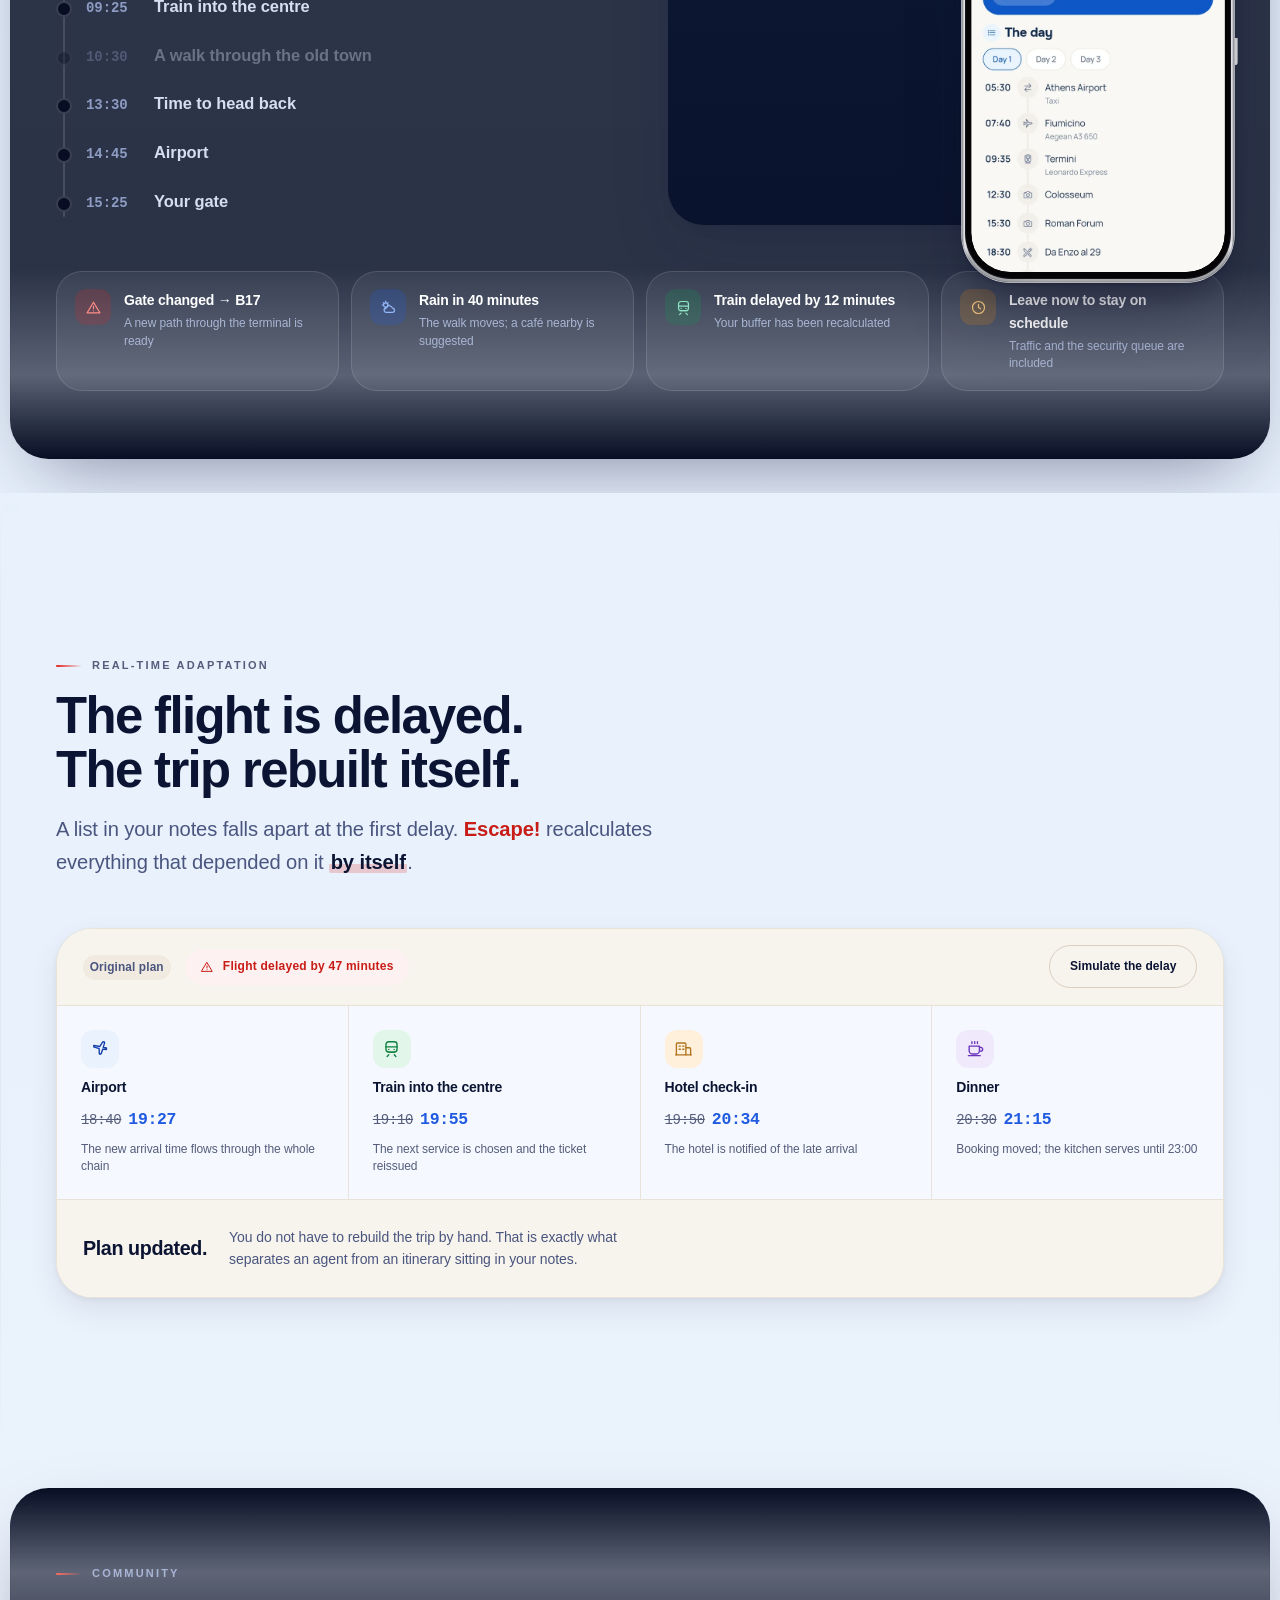
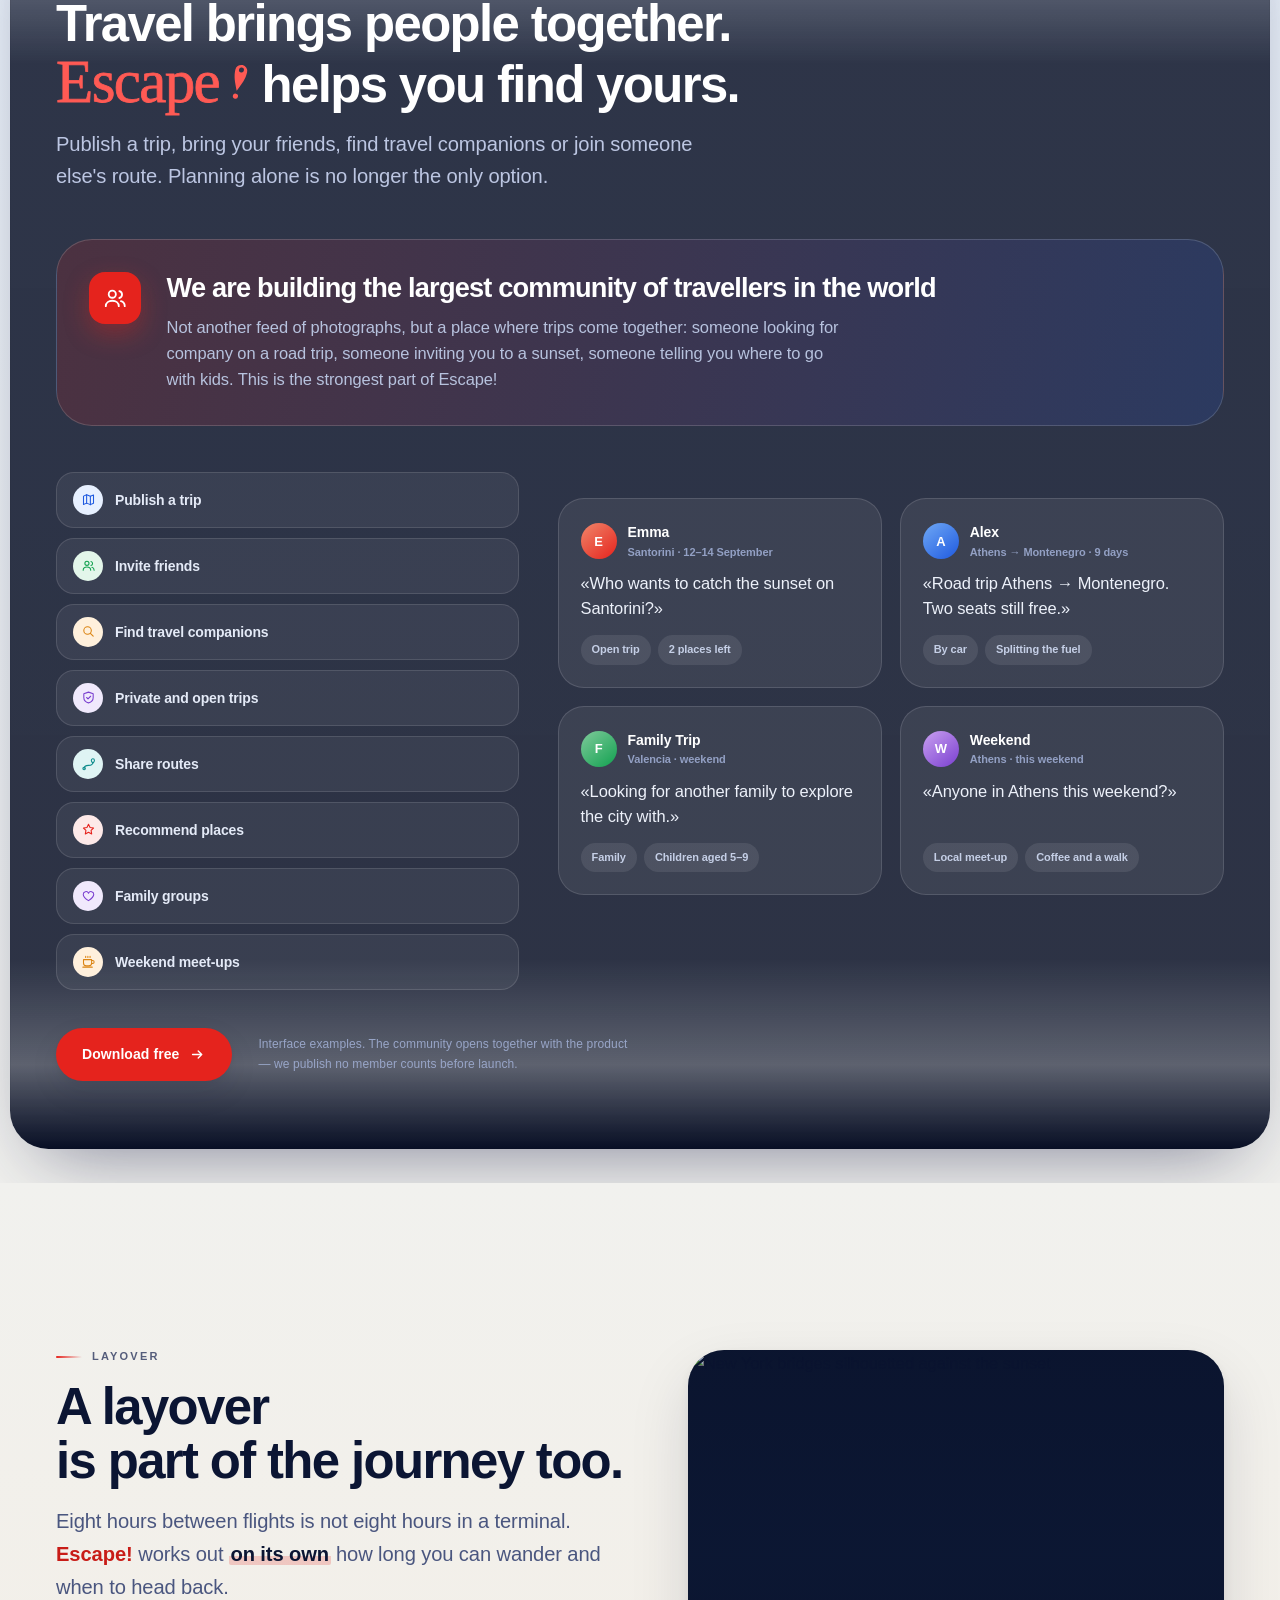
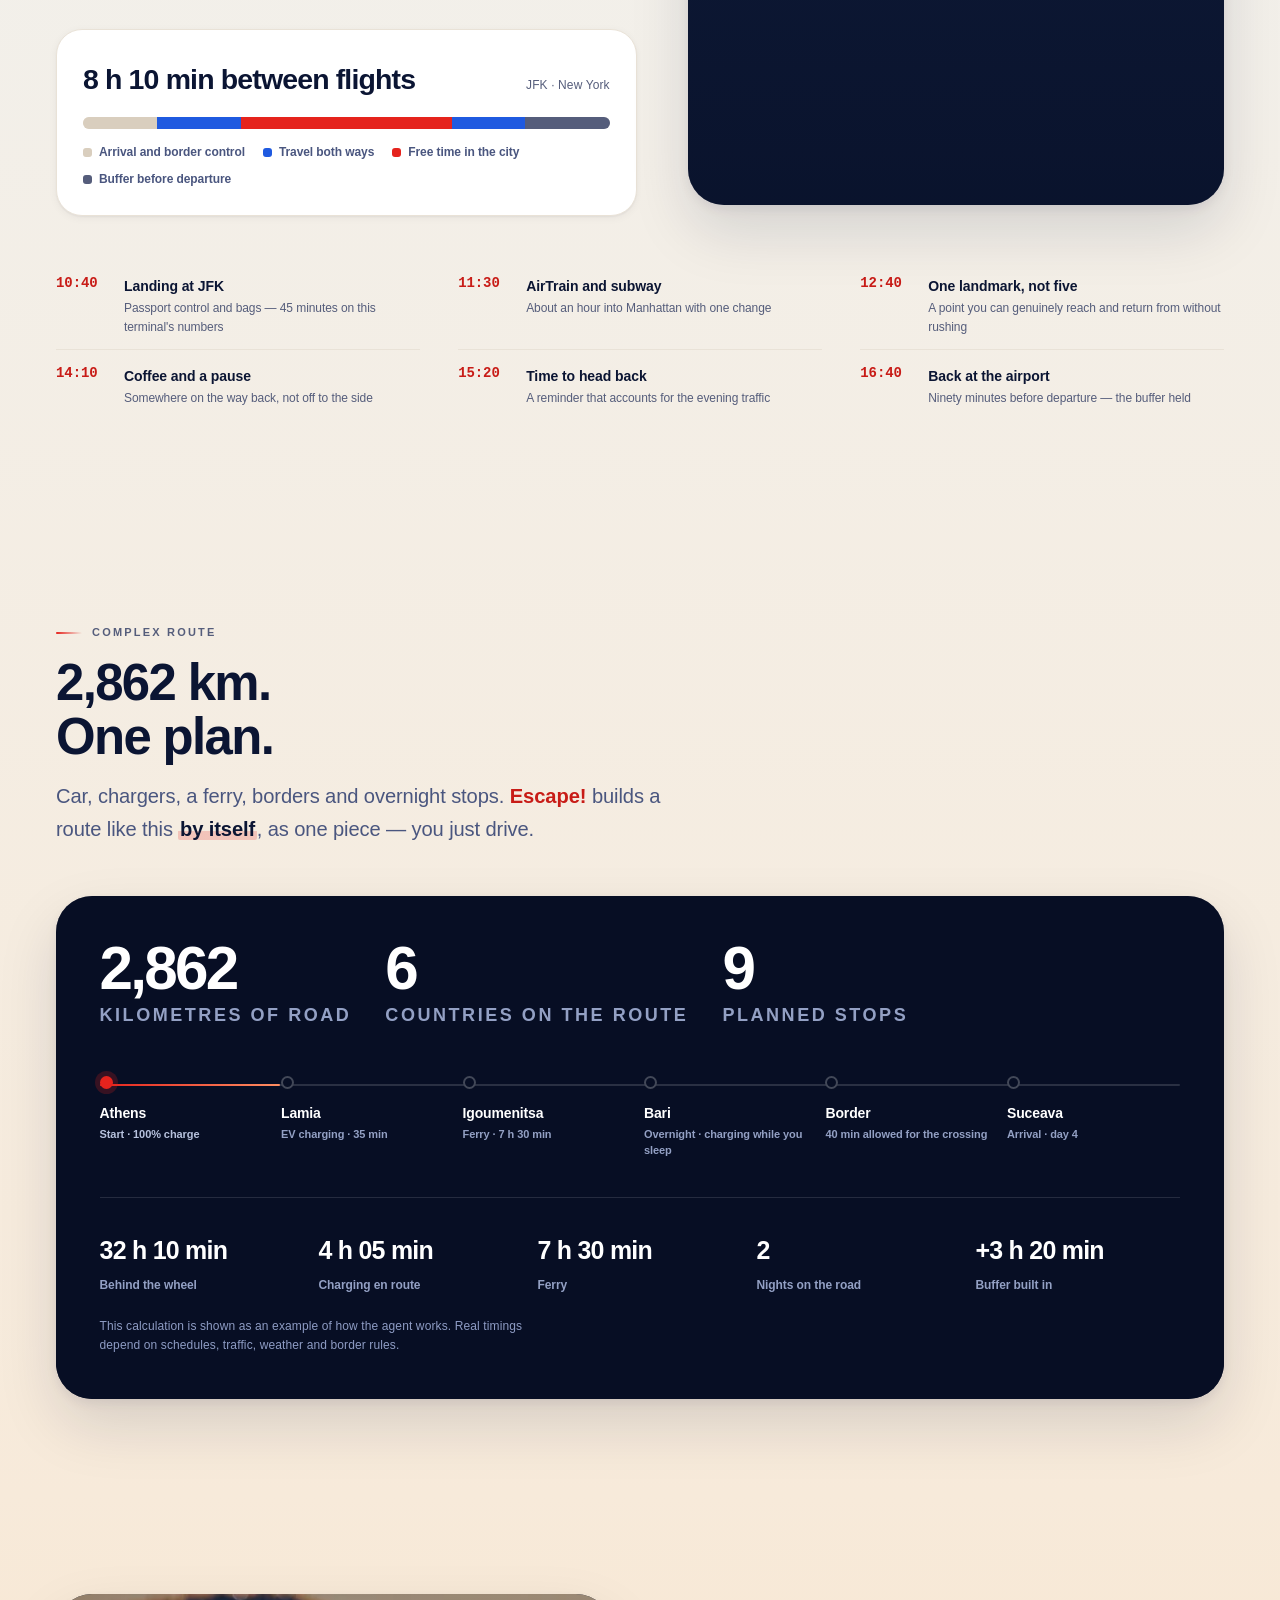
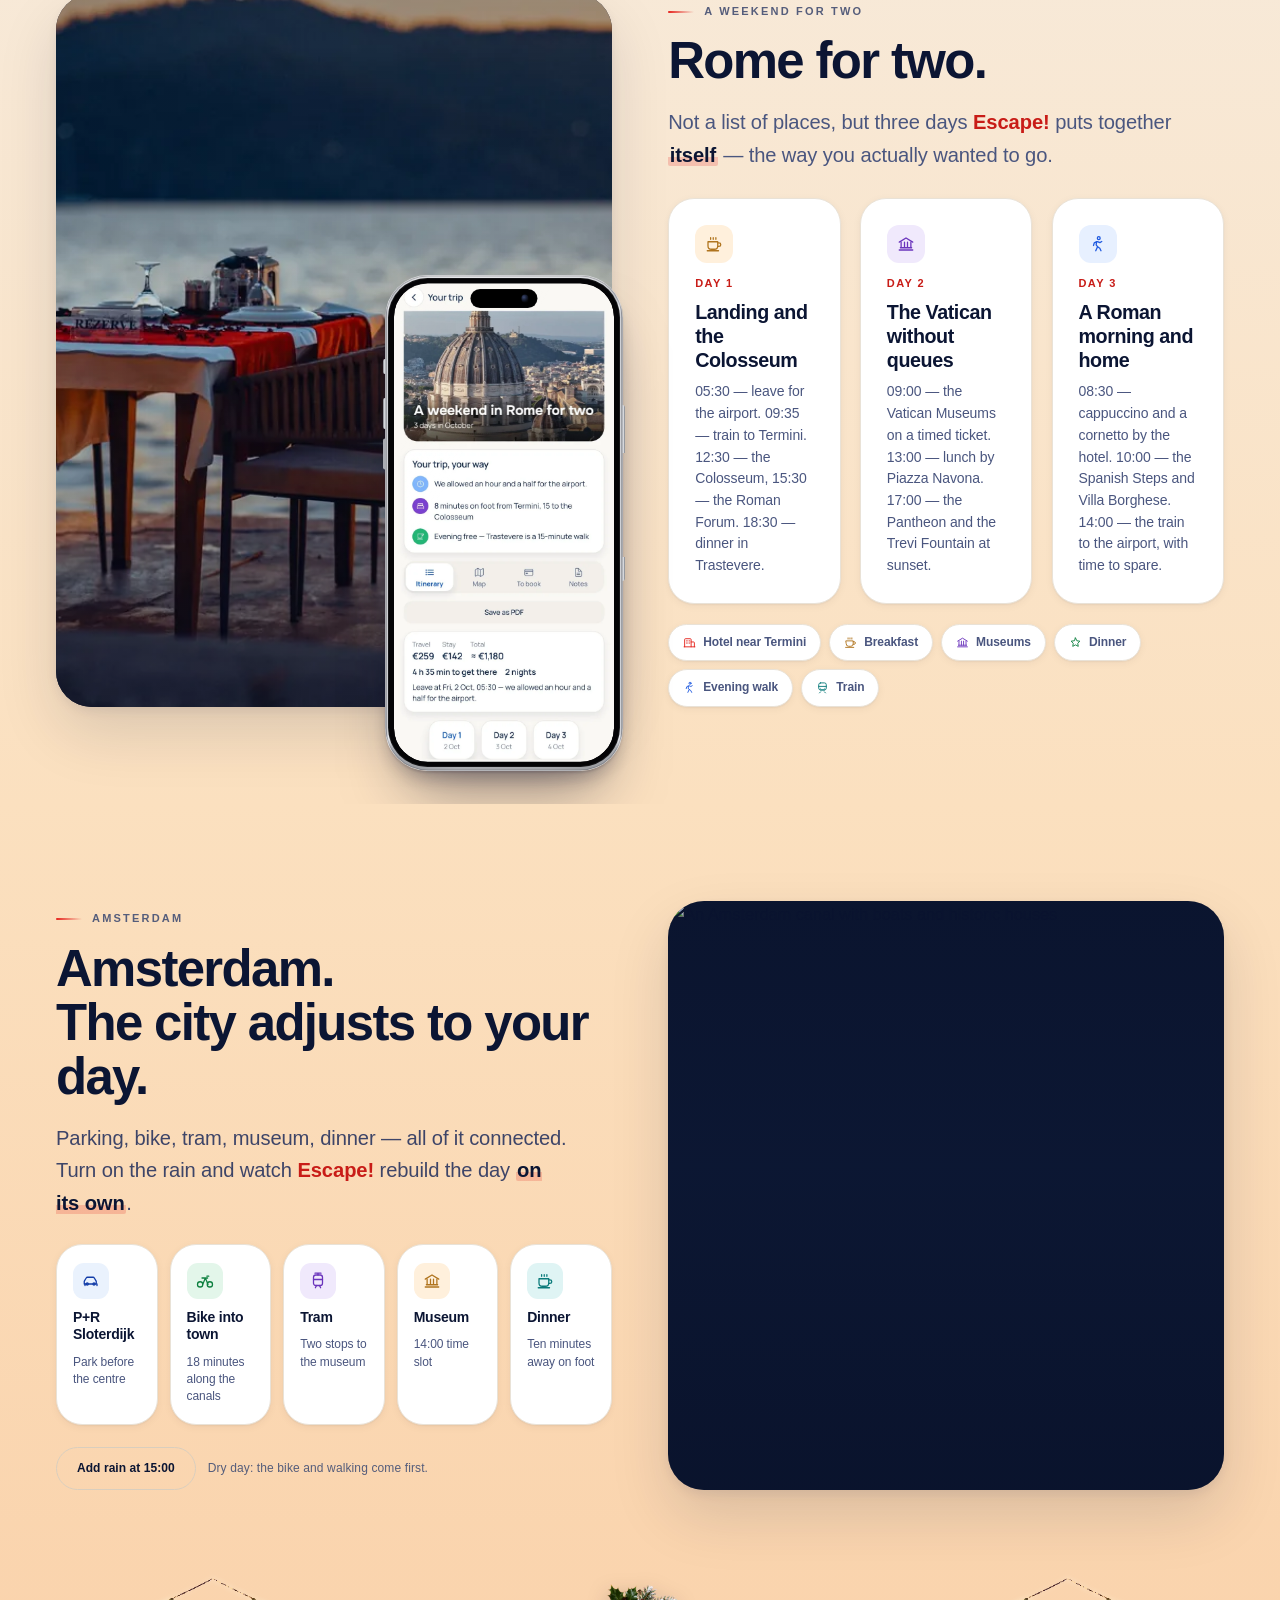
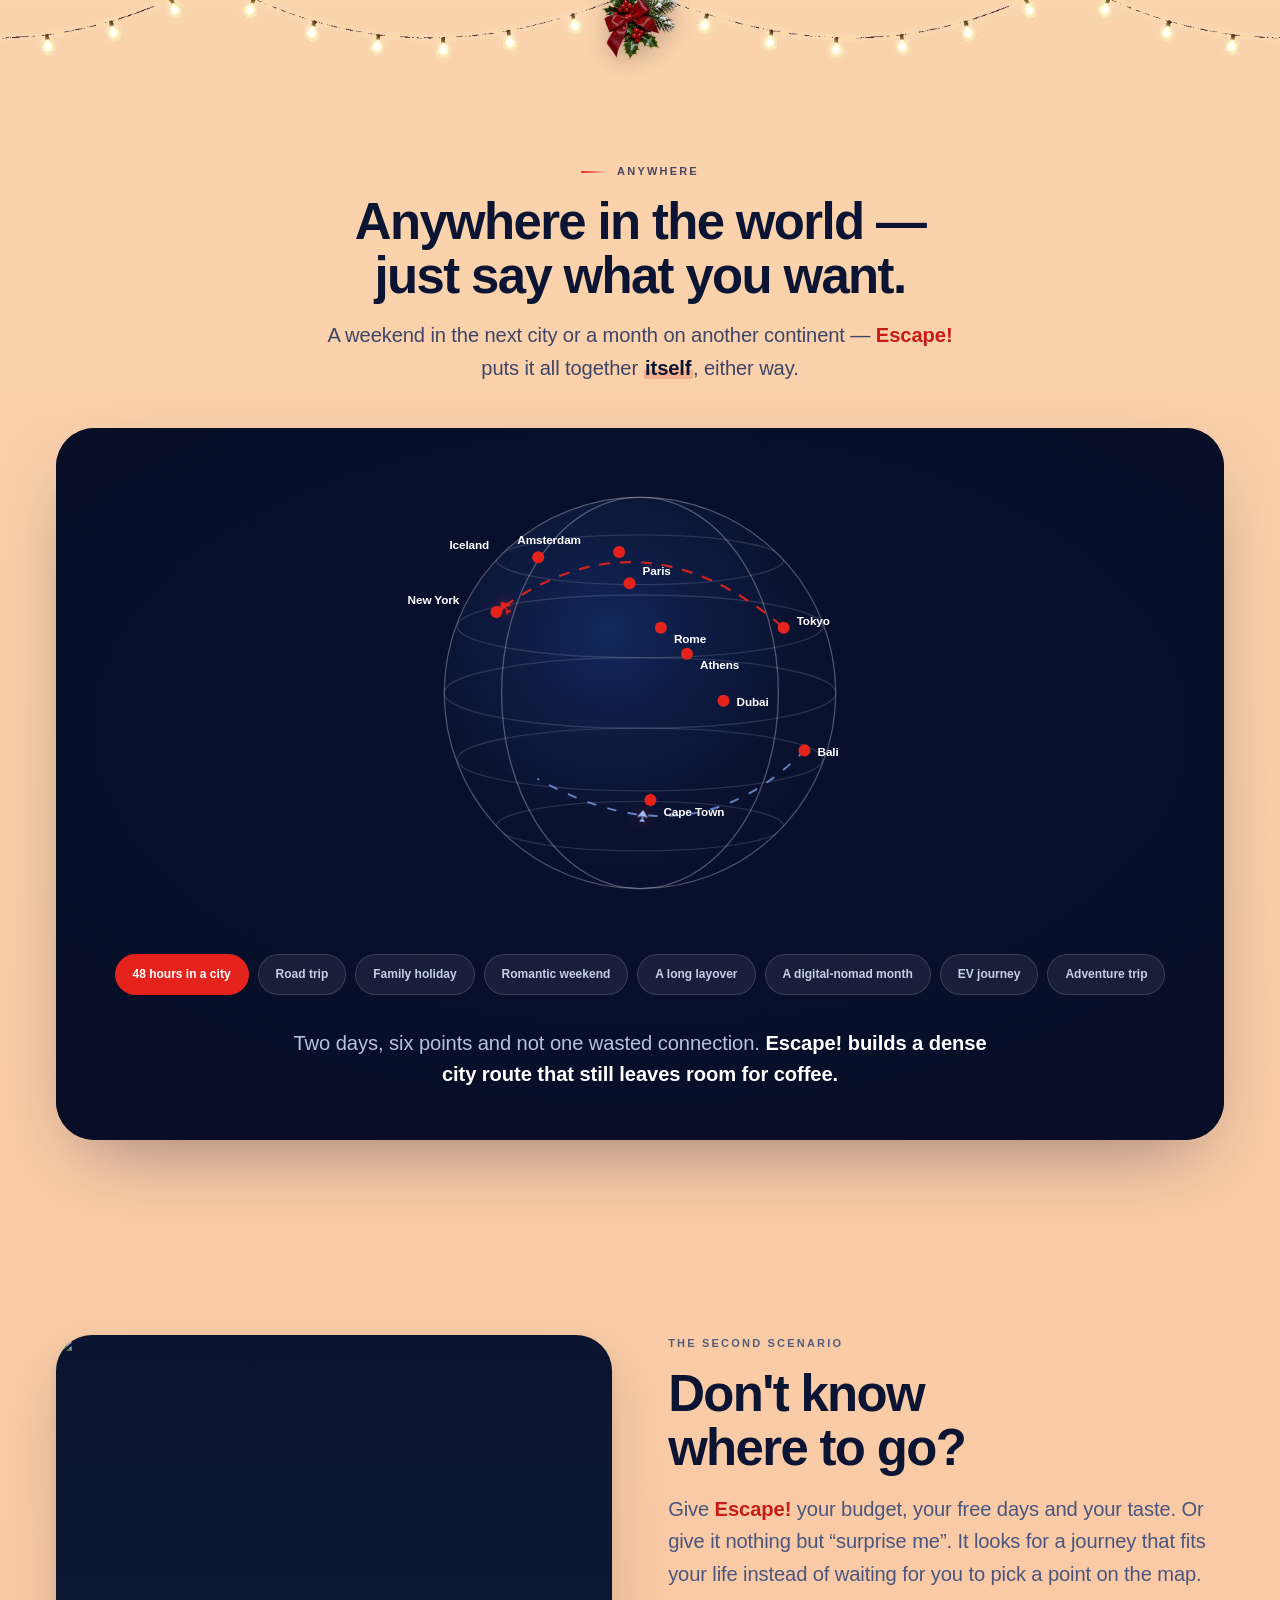
==== commit 8e31c6e7: "Take main's site whole, and add the App Store package to it This branch and main had been building t" ====
--- a/index.html
+++ b/index.html
@@ -11,6 +11,9 @@
 <link rel="alternate" hreflang="ru" href="https://www.escapetravel.site/?lang=ru">
 <link rel="alternate" hreflang="uk" href="https://www.escapetravel.site/?lang=uk">
 <link rel="alternate" hreflang="en" href="https://www.escapetravel.site/?lang=en">
+<link rel="alternate" hreflang="el" href="https://www.escapetravel.site/?lang=el">
+<link rel="alternate" hreflang="hr" href="https://www.escapetravel.site/?lang=hr">
+<link rel="alternate" hreflang="es" href="https://www.escapetravel.site/?lang=es">
 <link rel="alternate" hreflang="x-default" href="https://www.escapetravel.site/">
 
 <meta property="og:type" content="website">
@@ -24,6 +27,9 @@
 <meta property="og:locale" content="ru_RU">
 <meta property="og:locale:alternate" content="uk_UA">
 <meta property="og:locale:alternate" content="en_US">
+<meta property="og:locale:alternate" content="el_GR">
+<meta property="og:locale:alternate" content="hr_HR">
+<meta property="og:locale:alternate" content="es_ES">
 <meta name="twitter:card" content="summary_large_image">
 <meta name="twitter:title" content="Escape! — ваш личный AI Travel Agent">
 <meta name="twitter:description" content="Вы ставите задачу. Escape! сам собирает всю поездку.">
@@ -33,11 +39,12 @@
 <link rel="apple-touch-icon" href="/apple-touch-icon.png">
 <link rel="manifest" href="/site.webmanifest">
 
-<link rel="preload" as="image" href="/img/hero-santorini-lg.webp" imagesrcset="/img/hero-santorini-sm.webp 1200w, /img/hero-santorini-lg.webp 2200w" imagesizes="100vw" fetchpriority="high">
+<link rel="preload" as="image" href="/img/xmas/branch.webp">
 <link rel="preload" as="font" type="font/woff2" href="/assets/fonts/greatvibes-latin-400.woff2" crossorigin>
 <link rel="preload" as="font" type="font/woff2" href="/assets/fonts/onest-latin-700.woff2" crossorigin>
 <link rel="stylesheet" href="/assets/fonts.css?v=f9acb6e106">
-<link rel="stylesheet" href="/assets/styles.css?v=a4adfd24d9">
+<link rel="stylesheet" href="/assets/styles.css?v=2e2ccc63d4">
+<link rel="stylesheet" href="/assets/season.css?v=f974ddb79d">
 
 <script type="application/ld+json">
 {"@context":"https://schema.org","@type":"SoftwareApplication","name":"Escape! AI Travel Agent","applicationCategory":"TravelApplication","operatingSystem":"iOS, Android","url":"https://www.escapetravel.site/","description":"Personal AI travel agent that plans, organises and accompanies a whole journey — routes, tickets, hotels, cars, EV charging, transfers, weather and recommendations in one agent.","inLanguage":["ru","uk","en"],"author":{"@type":"Person","name":"Dmytro Sukhyna"},"publisher":{"@type":"Organization","name":"Escape!","url":"https://www.escapetravel.site/","email":"escape.travel.ai@gmail.com"}}
@@ -45,6 +52,14 @@
 </head>
 <body>
 <a class="skip" href="#main" data-i18n="a11ySkip">Перейти к содержанию</a>
+
+<!-- ===== the sky: dawn at the top, night at the foot (drawn by assets/season.js) ===== -->
+<div class="sky" id="sky" aria-hidden="true">
+  <i class="sky__sun"></i>
+  <i class="sky__moon"></i>
+  <img class="sky__sleigh" src="/img/xmas/sleigh.webp" width="700" height="281" alt="" loading="lazy" decoding="async">
+</div>
+<div class="stars" id="stars" aria-hidden="true"><i></i><i></i></div>
 
 <!-- ===== icon sprite ===== -->
 <svg width="0" height="0" style="position:absolute" aria-hidden="true" focusable="false"><defs>
@@ -98,36 +113,46 @@
   <symbol id="i-leaf" viewBox="0 0 24 24" fill="none" stroke="currentColor" stroke-width="1.7" stroke-linecap="round" stroke-linejoin="round"><path d="M20 4C10 4 4 8.6 4 15.4c0 1.9.6 3.4 1.5 4.6C7 17 10.6 13.6 16 12c-4.3 2.4-7.4 5.6-8.6 9 1 .4 2 .6 3.1.6 6 0 9.5-5.8 9.5-17.6Z"/></symbol>
   <symbol id="i-parking" viewBox="0 0 24 24" fill="none" stroke="currentColor" stroke-width="1.8" stroke-linecap="round" stroke-linejoin="round"><rect x="3.5" y="3.5" width="17" height="17" rx="4.5"/><path d="M9.6 17V7.4h3.1a2.9 2.9 0 0 1 0 5.8H9.6"/></symbol>
   <symbol id="i-mic" viewBox="0 0 24 24" fill="none" stroke="currentColor" stroke-width="1.8" stroke-linecap="round" stroke-linejoin="round"><rect x="9" y="2.6" width="6" height="11" rx="3"/><path d="M5.5 11.2a6.5 6.5 0 0 0 13 0"/><path d="M12 17.7V21"/></symbol>
-  <symbol id="i-snow" viewBox="0 0 24 24" fill="none" stroke="currentColor" stroke-width="1.7" stroke-linecap="round"><path d="M12 2.5v19M3.8 7.2l16.4 9.6M20.2 7.2 3.8 16.8"/><path d="M12 6.2 9.6 4m2.4 2.2L14.4 4M12 17.8 9.6 20m2.4-2.2 2.4 2.2M6.4 9.1 3.3 9.5m3.1-.4L5.6 6.2m12 11.7 3.1-.4m-3.1.4.8 2.9M17.6 9.1l3.1-.4m-3.1.4.8-2.9M6.4 14.9l-3.1.4m3.1-.4-.8 2.9"/></symbol>
-  <symbol id="i-sun" viewBox="0 0 24 24" fill="none" stroke="currentColor" stroke-width="1.8" stroke-linecap="round"><circle cx="12" cy="12" r="4.3"/><path d="M12 2.6v2.3M12 19.1v2.3M4.4 4.4l1.7 1.7M17.9 17.9l1.7 1.7M2.6 12h2.3M19.1 12h2.3M4.4 19.6l1.7-1.7M17.9 6.1l1.7-1.7"/></symbol>
-  <symbol id="i-glass" viewBox="0 0 24 24" fill="none" stroke="currentColor" stroke-width="1.7" stroke-linecap="round" stroke-linejoin="round"><path d="M6.4 3.2h11.2l-1 4.2a4.8 4.8 0 0 1-9.2 0Z"/><path d="M12 12.1v6.3M8.6 20.8h6.8"/></symbol>
   <symbol id="i-apple" viewBox="0 0 24 24" fill="currentColor"><path d="M16.3 12.7c0-2.3 1.9-3.4 2-3.5-1.1-1.6-2.8-1.8-3.4-1.8-1.4-.1-2.8.9-3.5.9s-1.8-.8-3-.8c-1.5 0-3 .9-3.8 2.3-1.6 2.8-.4 7 1.2 9.3.8 1.1 1.7 2.4 2.9 2.3 1.2 0 1.6-.7 3-.7s1.8.7 3 .7c1.3 0 2.1-1.1 2.8-2.3.9-1.3 1.3-2.6 1.3-2.6s-2.5-1-2.5-3.8ZM14.1 5.7c.6-.8 1.1-1.9 1-3-.9 0-2.1.6-2.8 1.4-.6.7-1.1 1.8-1 2.9 1 0 2.1-.5 2.8-1.3Z"/></symbol>
   <symbol id="i-android" viewBox="0 0 24 24" fill="currentColor"><path d="M17.6 9.5H6.4v8.1c0 .6.5 1.1 1.1 1.1h.9v2.6a1.4 1.4 0 0 0 2.8 0v-2.6h1.6v2.6a1.4 1.4 0 0 0 2.8 0v-2.6h.9c.6 0 1.1-.5 1.1-1.1ZM4.4 9.3a1.4 1.4 0 0 0-1.4 1.4v4.9a1.4 1.4 0 0 0 2.8 0v-4.9a1.4 1.4 0 0 0-1.4-1.4Zm15.2 0a1.4 1.4 0 0 0-1.4 1.4v4.9a1.4 1.4 0 0 0 2.8 0v-4.9a1.4 1.4 0 0 0-1.4-1.4ZM15 3.6l1-1.7a.3.3 0 0 0-.5-.3l-1 1.8a6.6 6.6 0 0 0-5 0l-1-1.8a.3.3 0 0 0-.5.3l1 1.7a5.4 5.4 0 0 0-2.6 4.6h11.2A5.4 5.4 0 0 0 15 3.6ZM9.3 6.2a.6.6 0 1 1 0-1.1.6.6 0 0 1 0 1.1Zm5.4 0a.6.6 0 1 1 0-1.1.6.6 0 0 1 0 1.1Z"/></symbol>
+  <symbol id="i-snow" viewBox="0 0 24 24" fill="none" stroke="currentColor" stroke-width="1.7" stroke-linecap="round" stroke-linejoin="round"><path d="M12 2.5v19M3.8 7.2l16.4 9.6M3.8 16.8l16.4-9.6"/><path d="m9.4 3.9 2.6 2.4 2.6-2.4M9.4 20.1l2.6-2.4 2.6 2.4M3.1 10.5l3.5.9-1 3.4M20.9 13.5l-3.5-.9 1-3.4M5.6 9.2l1 3.4-3.5.9M18.4 14.8l-1-3.4 3.5-.9"/></symbol>
+  <symbol id="i-cal" viewBox="0 0 24 24" fill="none" stroke="currentColor" stroke-width="1.7" stroke-linecap="round" stroke-linejoin="round"><rect x="3.5" y="5" width="17" height="15.5" rx="3.2"/><path d="M3.5 10h17M8 3v4M16 3v4"/><path d="M8 14h2M14 14h2M8 17h2"/></symbol>
+  <symbol id="i-gift" viewBox="0 0 24 24" fill="none" stroke="currentColor" stroke-width="1.7" stroke-linecap="round" stroke-linejoin="round"><rect x="3.5" y="8.5" width="17" height="4" rx="1.2"/><path d="M5 12.5v6.3c0 .9.7 1.7 1.7 1.7h10.6c.9 0 1.7-.8 1.7-1.7v-6.3M12 8.5v12"/><path d="M12 8.5C10.8 5 7.4 4.3 7 6.4c-.3 1.6 2.2 2.1 5 2.1Zm0 0c1.2-3.5 4.6-4.2 5-2.1.3 1.6-2.2 2.1-5 2.1Z"/></symbol>
+  <symbol id="i-chat" viewBox="0 0 24 24" fill="none" stroke="currentColor" stroke-width="1.7" stroke-linecap="round" stroke-linejoin="round"><path d="M20.5 11.6c0 4.3-3.8 7.6-8.5 7.6-1.2 0-2.3-.2-3.3-.6L4 20l1.2-3.7c-1.1-1.3-1.7-2.9-1.7-4.7C3.5 7.3 7.3 4 12 4s8.5 3.3 8.5 7.6Z"/><path d="M8.5 11.7h.01M12 11.7h.01M15.5 11.7h.01" stroke-width="2.4"/></symbol>
+  <symbol id="i-voice" viewBox="0 0 24 24" fill="none" stroke="currentColor" stroke-width="1.7" stroke-linecap="round" stroke-linejoin="round"><path d="M4 9.5v5M8 6.5v11M12 3.5v17M16 6.5v11M20 9.5v5"/></symbol>
+  <symbol id="i-hand" viewBox="0 0 24 24" fill="none" stroke="currentColor" stroke-width="1.7" stroke-linecap="round" stroke-linejoin="round"><path d="M8.2 12.4V5.6a1.5 1.5 0 0 1 3 0v5.2M11.2 10.4V4.3a1.5 1.5 0 0 1 3 0v6.2M14.2 10.6V5.6a1.5 1.5 0 0 1 3 0v7.6c0 4.3-2.6 7.3-6.4 7.3-2.6 0-4.1-1.3-5.6-3.6l-2-3.2a1.5 1.5 0 0 1 2.5-1.6l2.5 2.3"/><path d="M19.5 3.5c.9.8 1.4 1.8 1.5 3M3.6 7.5c.1-1.2.6-2.2 1.5-3"/></symbol>
 </defs></svg>
 
 <!-- ===== header ===== -->
 <header class="header" id="header">
-  <div class="wrap">
-    <a class="header-brand" href="#top" aria-label="Escape! — AI Travel Agent">
+  <span class="header__garland" aria-hidden="true"></span>
+  <div class="wrap">
+    <a class="header-brand" href="#xmas" aria-label="Escape! — AI Travel Agent">
       <span class="brandmark"><span class="word">Escape</span><svg class="pin" aria-hidden="true"><use href="#brand-pin"/></svg></span>
       <small>AI Travel Agent</small>
     </a>
 
     <nav class="nav" id="nav" aria-label="Основная навигация" data-i18n-aria-label="a11yNav">
-      <a href="#problem" data-i18n="navWhy">Почему ESCAPE</a>
+      <a href="#xmas" data-i18n="navXmas">Новый год</a>
       <a href="#agent" data-i18n="navAgent">AI Agent</a>
       <a href="#how" data-i18n="navHow">Как это работает</a>
       <a href="#community" data-i18n="navCommunity">Сообщество</a>
+      <a href="#santa" data-i18n="navSanta">Санта</a>
       <a href="#world" data-i18n="navWorld">Весь мир</a>
-      <a href="#together" data-i18n="navTogether">Вместе</a>
       <a href="#identity" data-i18n="navIdentity">Travel-профиль</a>
       <a href="#contact" data-i18n="navContact">Контакты</a>
     </nav>
 
-    <div class="langs" role="group" aria-label="Язык сайта" data-i18n-aria-label="a11yLang">
-      <button type="button" data-lang="ru" aria-pressed="true">RU</button>
-      <button type="button" data-lang="uk" aria-pressed="false">UA</button>
-      <button type="button" data-lang="en" aria-pressed="false">EN</button>
+    <div class="langs" id="langs">
+      <button type="button" class="langs__toggle" aria-haspopup="true" aria-expanded="false" aria-controls="langsMenu" aria-label="Язык сайта" data-i18n-aria-label="a11yLang"><svg width="15" height="15" aria-hidden="true"><use href="#i-globe"/></svg><span class="langs__cur">RU</span><svg class="langs__chev" width="10" height="10" viewBox="0 0 10 10" aria-hidden="true"><path d="M2 3.5 5 6.5 8 3.5" fill="none" stroke="currentColor" stroke-width="1.6" stroke-linecap="round" stroke-linejoin="round"/></svg></button>
+      <div class="langs__menu" id="langsMenu" role="group" hidden>
+        <button type="button" data-lang="ru" lang="ru" aria-pressed="true"><b>RU</b>Русский</button>
+        <button type="button" data-lang="uk" lang="uk" aria-pressed="false"><b>UA</b>Українська</button>
+        <button type="button" data-lang="en" lang="en" aria-pressed="false"><b>EN</b>English</button>
+        <button type="button" data-lang="el" lang="el" aria-pressed="false"><b>EL</b>Ελληνικά</button>
+        <button type="button" data-lang="hr" lang="hr" aria-pressed="false"><b>HR</b>Hrvatski</button>
+        <button type="button" data-lang="es" lang="es" aria-pressed="false"><b>ES</b>Español</button>
+      </div>
     </div>
 
     <button class="burger" id="burger" aria-expanded="false" aria-controls="drawer" aria-label="Открыть меню" data-i18n-aria-label="a11yMenu"><span></span></button>
@@ -135,10 +160,12 @@
 </header>
 
 <nav class="drawer" id="drawer" aria-label="Мобильная навигация" data-i18n-aria-label="a11yMobileNav" hidden>
+  <a href="#xmas" data-i18n="navXmas">Новый год</a>
   <a href="#problem" data-i18n="navWhy">Почему ESCAPE</a>
   <a href="#agent" data-i18n="navAgent">AI Agent</a>
   <a href="#how" data-i18n="navHow">Как это работает</a>
   <a href="#community" data-i18n="navCommunity">Сообщество</a>
+  <a href="#santa" data-i18n="navSanta">Санта</a>
   <a href="#world" data-i18n="navWorld">Весь мир</a>
   <a href="#together" data-i18n="navTogether">Вместе</a>
   <a href="#identity" data-i18n="navIdentity">Travel-профиль</a>
@@ -147,12 +174,58 @@
 </nav>
 
 <main id="main">
+<!-- ===== 00 NEW YEAR TRIPS — the season's own first screen ===== -->
+<section class="xmas" id="xmas" data-sky="dawn@0 dawn2@.7">
+  <div class="snow" aria-hidden="true"><i></i><i></i><i></i></div>
+  <img class="xmas__branch" src="/img/xmas/branch.webp" width="520" height="662" alt="" aria-hidden="true" decoding="async">
+  <div class="wrap xmas__grid">
+    <div class="xmas__copy">
+      <span class="eyebrow eyebrow--festive"><svg width="14" height="14" aria-hidden="true"><use href="#i-snow"/></svg><span data-i18n="xmEyebrow">Новогодние путешествия</span></span>
+      <h1 class="xmas__title" data-i18n-html="xmTitle">Встретьте Новый год<br><em>там, где идёт снег.</em></h1>
+      <p class="lead xmas__lead" data-i18n="xmLead">В приложении открылся новогодний раздел: горнолыжные курорты по странам, уютные городки, рождественские ярмарки и спа. Escape сразу подставит праздничные ночи — с 30 декабря по 2 января — и покажет, где ещё есть места.</p>
+      <ul class="xmas__facts">
+        <li><i><svg aria-hidden="true"><use href="#i-cal"/></svg></i><span><b data-i18n="xmF1">30 декабря – 2 января</b><small data-i18n="xmF1s">праздничные ночи уже выбраны</small></span></li>
+        <li><i><svg aria-hidden="true"><use href="#i-pin"/></svg></i><span><b data-i18n="xmF2">100 · 300 · 500 км</b><small data-i18n="xmF2s">или весь мир — ближе сначала</small></span></li>
+        <li><i><svg aria-hidden="true"><use href="#i-ticket"/></svg></i><span><b data-i18n="xmF3">Места и бронирование</b><small data-i18n="xmF3s">ссылка в каждом отеле</small></span></li>
+      </ul>
+      <div class="hero__stores">
+        <a class="chip chip--live" href="https://apps.apple.com/app/id6803238502" target="_blank" rel="noopener" data-store="ios"><svg width="15" height="15" aria-hidden="true"><use href="#i-apple"/></svg><span data-i18n="ctaJoin">Скачать бесплатно в App Store</span><svg class="arw" width="15" height="15" aria-hidden="true" style="margin-left:auto"><use href="#i-arrow"/></svg></a>
+        <button class="chip" type="button" data-waitlist-android><svg width="15" height="15" aria-hidden="true"><use href="#i-android"/></svg>Android<b class="soon" data-i18n="soon">скоро</b></button>
+      </div>
+    </div>
+    <div class="xmas__stage">
+      <div class="device device--lg device--shot xmas__back">
+        <span class="device__hw" aria-hidden="true"></span><span class="device__island" aria-hidden="true"></span>
+        <div class="device__screen"><span class="device__view"><img class="device__img" src="/img/xmas/launch.webp" width="720" height="1560" decoding="async" loading="lazy" alt="Так Escape встречает вас в праздники: Санторини в снегу и сани Санты" data-i18n-alt="shotLaunch"></span></div>
+      </div>
+      <div class="device device--lg device--shot xmas__front">
+        <span class="device__hw" aria-hidden="true"></span><span class="device__island" aria-hidden="true"></span>
+        <div class="device__screen"><span class="device__view"><img class="device__img" data-shot="christmas" src="/img/app/ru/christmas.webp" width="720" height="1561" decoding="async" fetchpriority="high" alt="Новогодний раздел на главном экране Escape" data-i18n-alt="shotXmas"></span></div>
+      </div>
+      <div class="float float--season">
+        <span class="float__ic"><svg width="16" height="16" aria-hidden="true"><use href="#i-snow"/></svg></span>
+        <span><b data-i18n="xmSeason">С 20 ноября по 14 января</b><small data-i18n="xmSeasonS">приложение в праздничном наряде</small></span>
+      </div>
+    </div>
+  </div>
+  <div class="wrap">
+    <ul class="xmas__moods">
+      <li class="mood rv"><img src="/img/xmas/ski.webp" width="760" height="507" loading="lazy" decoding="async" alt="" ><span><b data-i18n="xmSki">Горнолыжные курорты</b><small data-i18n="xmSkiS">по странам: Альпы, Карпаты, Пиренеи</small></span></li>
+      <li class="mood rv"><img src="/img/xmas/cosy.webp" width="760" height="507" loading="lazy" decoding="async" alt="" ><span><b data-i18n="xmCosy">Уютные городки</b><small data-i18n="xmCosyS">снег, камин и тишина</small></span></li>
+      <li class="mood rv"><img src="/img/xmas/market.webp" width="760" height="507" loading="lazy" decoding="async" alt="" ><span><b data-i18n="xmMarket">Рождественские ярмарки</b><small data-i18n="xmMarketS">огни, глинтвейн и пряники</small></span></li>
+      <li class="mood rv"><img src="/img/xmas/spa.webp" width="760" height="507" loading="lazy" decoding="async" alt="" ><span><b data-i18n="xmSpa">Спа и шале</b><small data-i18n="xmSpaS">тепло после мороза</small></span></li>
+    </ul>
+  </div>
+</section>
+
+<div class="garland-line" aria-hidden="true"><img src="/img/xmas/holly.webp" width="240" height="238" alt="" loading="lazy" decoding="async"></div>
+
 <!-- ===== 01 HERO ===== -->
-<section class="hero" id="top">
+<section class="hero" id="top" data-sky="morning">
   <div class="hero__media">
     <img src="/img/escape-hero2-lg.webp"
          srcset="/img/escape-hero2-sm.webp 1400w, /img/escape-hero2-lg.webp 1672w"
-         sizes="100vw" width="1672" height="941" fetchpriority="high" decoding="async"
+         sizes="100vw" width="1672" height="941" loading="lazy" decoding="async"
          alt="Оя на Санторини: синие купола, белые дома и Эгейское море"
          data-i18n-alt="altHero">
   </div>
@@ -160,11 +233,11 @@
 
   <div class="wrap">
     <div class="hero__copy">
-      <h1>
+      <h2 class="hero__title">
         <span data-i18n="heroL1">Вы выбираете, куда отправиться.</span>
         <span class="hero__brandline"><span class="brandmark"><span class="word">Escape</span><svg class="pin" aria-hidden="true"><use href="#brand-pin"/></svg></span></span>
         <span class="l2" data-i18n="heroL2">берёт на себя всё остальное.</span>
-      </h1>
+      </h2>
       <p class="hero__sub" data-i18n-html="heroSub">А если не знаете куда —<em>Escape! найдёт поездку. И даже тех, с кем поехать.</em></p>
       <p class="hero__text" data-i18n="heroText">Билеты, отель, маршрут, кафе, время в дороге. Одна просьба — и вся поездка собрана. Дальше агент едет с вами и меняет план, когда меняется день.</p>
 
@@ -180,104 +253,15 @@
       </div>
 
       <div class="hero__stores">
-        <span class="chip"><svg width="15" height="15" aria-hidden="true"><use href="#i-apple"/></svg>iOS<b class="soon" data-i18n="soon">скоро</b></span>
-        <span class="chip"><svg width="15" height="15" aria-hidden="true"><use href="#i-android"/></svg>Android<b class="soon" data-i18n="soon">скоро</b></span>
+        <a class="chip chip--live" href="https://apps.apple.com/app/id6803238502" target="_blank" rel="noopener" data-store="ios"><svg width="15" height="15" aria-hidden="true"><use href="#i-apple"/></svg><span data-i18n="ctaJoin">Скачать бесплатно в App Store</span><svg class="arw" width="15" height="15" aria-hidden="true" style="margin-left:auto"><use href="#i-arrow"/></svg></a>
+        <button class="chip" type="button" data-waitlist-android><svg width="15" height="15" aria-hidden="true"><use href="#i-android"/></svg>Android<b class="soon" data-i18n="soon">скоро</b></button>
       </div>
     </div>
 
     <div class="hero__stage">
-      <div class="device device--lg" role="img" aria-label="Экран приложения Escape: запрос пользователя и собранная поездка в Париж" data-i18n-aria-label="a11yPhoneHero">
-        <div class="device__island"></div>
-        <div class="device__status" aria-hidden="true">
-          <span class="device__time">9:41</span>
-          <span class="device__ind">
-            <svg class="device__sig" viewBox="0 0 18 12"><rect x="0" y="8" width="3" height="4" rx="1"/><rect x="5" y="5.5" width="3" height="6.5" rx="1"/><rect x="10" y="3" width="3" height="9" rx="1"/><rect x="15" y="0" width="3" height="12" rx="1"/></svg>
-            <svg class="device__wifi" viewBox="0 0 16 12"><path d="M8 10.7 9.9 8.3a2.9 2.9 0 0 0-3.8 0ZM8 6.4c1.3 0 2.5.5 3.4 1.3l1.3-1.6A7.3 7.3 0 0 0 8 4.3c-1.8 0-3.4.7-4.7 1.8l1.3 1.6A5 5 0 0 1 8 6.4ZM8 2.3c2.3 0 4.4.8 6.1 2.3L15.5 3A10.5 10.5 0 0 0 8 .2 10.5 10.5 0 0 0 .5 3l1.4 1.6A8.6 8.6 0 0 1 8 2.3Z"/></svg>
-            <span class="device__bat"><i></i></span>
-          </span>
-        </div>
-        <span class="device__home" aria-hidden="true"></span>
-        <div class="device__screen"><div class="ui">
-          <div class="ui__bar">
-            <span class="ui__burger"><i></i></span>
-            <span class="ui__brand">AI Travel Agent</span>
-            <span class="ui__avatar"></span>
-          </div>
-          <div class="ui__body" data-pane="know">
-            <div class="ui__ask">
-              <span class="ui__asklab" data-i18n="phAskLab">Вы написали</span>
-              <p data-i18n="phAsk">«Париж на выходные, отель в центре, до €1 500»</p>
-            </div>
-            <div class="ui__done">
-              <span class="pill pill--green"><span data-i18n="phReady">Поездка собрана</span></span>
-              <em data-i18n="phIn40">за 40 секунд</em>
-            </div>
-            <figure class="ui__shot">
-              <img src="/img/paris-sm.webp" alt="" loading="lazy" width="400" height="225">
-              <span class="fav"><svg aria-hidden="true"><use href="#i-heart-o"/></svg></span>
-              <figcaption><b data-i18n="phShotT">Париж · 3 дня</b><span data-i18n="phShotS">Вылет в пятницу, возвращение в воскресенье</span></figcaption>
-            </figure>
-            <ul class="ui__steps">
-              <li><span class="ui__ic ui__ic--blue"><svg aria-hidden="true"><use href="#i-plane"/></svg></span>
-                <span class="t"><b data-i18n="phH1">Перелёт туда и обратно</b><span data-i18n="phH1s">Пятница 08:40, без ночной пересадки</span></span>
-                <span class="m"><em>€180</em></span></li>
-              <li><span class="ui__ic ui__ic--purple"><svg aria-hidden="true"><use href="#i-hotel"/></svg></span>
-                <span class="t"><b data-i18n="phH2">Отель в центре</b><span data-i18n="phH2s">Марэ, 8 минут пешком до метро</span></span>
-                <span class="m"><em>€420</em></span></li>
-              <li><span class="ui__ic ui__ic--orange"><svg aria-hidden="true"><use href="#i-coffee"/></svg></span>
-                <span class="t"><b data-i18n="phH3">Ужин в субботу</b><span data-i18n="phH3s">Стол на 20:30 в двух кварталах</span></span>
-                <span class="m"><span class="pill" data-i18n="phBooked">бронь</span></span></li>
-              <li><span class="ui__ic ui__ic--green"><svg aria-hidden="true"><use href="#i-map"/></svg></span>
-                <span class="t"><b data-i18n="phH4">Маршрут по городу</b><span data-i18n="phH4s">6 мест, дождь в субботу уже учтён</span></span>
-                <span class="m"><em data-i18n="phH4v">4,2 км</em></span></li>
-            </ul>
-            <div class="ui__banner">
-              <span class="ui__ic ui__ic--green"><svg aria-hidden="true"><use href="#i-check"/></svg></span>
-              <span class="t"><b data-i18n="phTotal">€1 420 из €1 500</b><span data-i18n="phTotals">Всё уложилось в бюджет</span></span>
-            </div>
-            <div class="ui__cta" data-i18n="phCta">Подтвердить поездку</div>
-          </div>
-          <div class="ui__body" data-pane="surprise" hidden>
-            <div class="ui__ask">
-              <span class="ui__asklab" data-i18n="phAskLab">Вы написали</span>
-              <p data-i18n="modeSurprise">Удиви меня</p>
-            </div>
-            <div class="ui__done">
-              <span class="pill pill--green"><span data-i18n="surCardLab">Ваш следующий Escape</span></span>
-              <em data-i18n="surWhen">В эти выходные</em>
-            </div>
-            <figure class="ui__shot">
-              <img src="/img/positano-sm.webp" alt="" loading="lazy" width="400" height="225">
-              <span class="fav"><svg aria-hidden="true"><use href="#i-heart-o"/></svg></span>
-              <figcaption><b data-i18n="surRoute">Афины → Неаполь</b><span data-i18n="surWhen">В эти выходные</span></figcaption>
-            </figure>
-            <ul class="ui__steps">
-              <li><span class="ui__ic ui__ic--blue"><svg aria-hidden="true"><use href="#i-plane"/></svg></span>
-                <span class="t"><b data-i18n="surFlight">Перелёт туда-обратно</b><span data-i18n="surFlightS">Цены упали на этой неделе</span></span>
-                <span class="m"><em>€74</em></span></li>
-              <li><span class="ui__ic ui__ic--purple"><svg aria-hidden="true"><use href="#i-hotel"/></svg></span>
-                <span class="t"><b data-i18n="surHotel">Хороший отель</b><span data-i18n="surHotelS">8,9 по отзывам, в центре</span></span>
-                <span class="m"><em>€196</em></span></li>
-              <li><span class="ui__ic ui__ic--orange"><svg aria-hidden="true"><use href="#i-star"/></svg></span>
-                <span class="t"><b data-i18n="surEvent">Фестиваль еды в субботу</b><span data-i18n="surEventS">Вы сохраняли Неаполь три месяца назад</span></span>
-                <span class="m"><span class="pill">26 °C</span></span></li>
-            </ul>
-            <div class="ui__banner">
-              <span class="ui__ic ui__ic--green"><svg aria-hidden="true"><use href="#i-check"/></svg></span>
-              <span class="t"><b data-i18n="surTotal">Ориентировочно на поездку</b><span data-i18n="surWhen">В эти выходные</span></span>
-              <span class="m"><em>€412</em></span>
-            </div>
-            <div class="ui__cta" data-i18n="surBuild">Собрать мой Escape</div>
-          </div>
-
-          <div class="ui__tabs">
-            <span class="on"><svg aria-hidden="true"><use href="#i-home"/></svg><i data-i18n="tbHome">Главная</i></span>
-            <span><svg aria-hidden="true"><use href="#i-trips"/></svg><i data-i18n="tbTrips">Поездки</i></span>
-            <span><svg aria-hidden="true"><use href="#i-search"/></svg><i data-i18n="tbFind">Поиск</i></span>
-            <span><svg aria-hidden="true"><use href="#i-guides"/></svg><i data-i18n="tbGuides">Гиды</i></span>
-            <span><svg aria-hidden="true"><use href="#i-user"/></svg><i data-i18n="tbYou">Профиль</i></span>
-          </div>
-        </div></div>
+      <div class="device device--lg device--shot">
+        <span class="device__hw" aria-hidden="true"></span><span class="device__island" aria-hidden="true"></span>
+        <div class="device__screen"><span class="device__view" data-pane="know"><img class="device__img" data-shot="10-meteora" src="/img/app/ru/10-meteora.webp" width="640" height="1418" decoding="async" loading="lazy" alt="Страница места в Escape: Метеоры" data-i18n-alt="shotMeteora"><span class="live" aria-hidden="true" style="left:0.000%;top:0.000%;width:100.000%;height:53.597%;border-radius:0.000%/0.000%"><img class="live__img" data-shot="10-meteora" src="/img/app/ru/10-meteora.webp" alt="" decoding="async" loading="lazy" style="transform-origin:12.00% 47.17%;width:100.000%;left:0.000%;top:0.000%"></span></span><span class="device__view" data-pane="surprise" hidden><img class="device__img" data-shot="01-home" src="/img/app/ru/01-home.webp" width="640" height="1424" loading="lazy" decoding="async" alt="Главный экран Escape: идеи на выходные рядом" data-i18n-alt="shotHome"><span class="live" aria-hidden="true" style="left:3.281%;top:5.853%;width:92.969%;height:63.540%;border-radius:7.395%/4.883%"><img class="live__img" data-shot="01-home" src="/img/app/ru/01-home.webp" alt="" decoding="async" loading="lazy" style="transform-origin:14.44% 61.77%;width:107.563%;left:-3.529%;top:-9.212%"></span></span></div>
       </div>
 
       <div class="float float--live">
@@ -292,44 +276,8 @@
   </div>
 </section>
 
-<!-- ===== 01b NEW YEAR ===== -->
-<section class="section ny" id="newyear">
-  <span class="garland" aria-hidden="true"></span>
-  <div class="wrap">
-    <div class="head rv">
-      <span class="eyebrow" data-i18n="nyEyebrow">Новогоднее путешествие</span>
-      <h2 data-i18n-html="nyTitle">Где вы встретите<br>этот Новый год?</h2>
-      <p class="lead" data-i18n="nyLead">Скажите одну фразу — и Escape! соберёт всё: перелёт на 30-е, жильё с видом, стол на новогоднюю ночь и план на каждый день каникул.</p>
-    </div>
-
-    <div class="ny__grid">
-      <article class="card rv">
-        <span class="ny__ic ny__ic--snow"><svg aria-hidden="true"><use href="#i-snow"/></svg></span>
-        <b data-i18n="ny1t">В снег</b>
-        <p data-i18n="ny1p">Альпы, Карпаты, Татры. Подъёмник в десяти минутах, шале с камином и глинтвейн после склона.</p>
-      </article>
-      <article class="card rv rv-d1">
-        <span class="ny__ic ny__ic--sun"><svg aria-hidden="true"><use href="#i-sun"/></svg></span>
-        <b data-i18n="ny2t">В тепло</b>
-        <p data-i18n="ny2p">Канары, Мадейра, Эмираты. Новый год при плюс двадцати и море, в которое правда можно войти.</p>
-      </article>
-      <article class="card rv rv-d2">
-        <span class="ny__ic ny__ic--city"><svg aria-hidden="true"><use href="#i-glass"/></svg></span>
-        <b data-i18n="ny3t">В город</b>
-        <p data-i18n="ny3p">Вена, Прага, Будапешт. Ярмарки, огни на площади и ужин, забронированный заранее.</p>
-      </article>
-    </div>
-
-    <div class="ny__bar rv rv-d1">
-      <span class="ny__when"><svg aria-hidden="true"><use href="#i-clock"/></svg><b data-i18n="nyWhen">30 декабря — 7 января</b></span>
-      <p data-i18n="nyNote">Новогоднюю ночь разбирают раньше всего. Escape! начинает искать заранее и пишет сам, когда появляется что-то стоящее.</p>
-      <button class="btn btn--red" type="button" data-waitlist><span data-i18n="nyCta">Собрать новогоднюю поездку</span><svg class="arw" width="17" height="17" aria-hidden="true"><use href="#i-arrow"/></svg></button>
-    </div>
-  </div>
-</section>
-
 <!-- ===== 02 PROBLEM ===== -->
-<section class="section" id="problem">
+<section class="section" id="problem" data-sky="pearl">
   <div class="wrap">
     <div class="head rv">
       <span class="eyebrow" data-i18n="probEyebrow">Проблема</span>
@@ -368,8 +316,84 @@
   </div>
 </section>
 
+<!-- ===== 03b THE APP ITSELF ===== -->
+<section class="section section--sky" id="screens">
+  <div class="wrap">
+    <div class="head rv">
+      <span class="eyebrow" data-i18n="galEyebrow">Приложение</span>
+      <h2 data-i18n="galTitle">Вот так выглядит Escape.</h2>
+      <p class="lead" data-i18n="galLead">Настоящие экраны приложения — ровно то, что вы увидите на своём телефоне. Листайте.</p>
+    </div>
+  </div>
+  <div class="shots" role="list" tabindex="0" aria-label="Экраны приложения Escape" data-i18n-aria-label="galAria">
+    <figure class="shot" role="listitem">
+      <div class="device device--sm device--shot">
+        <span class="device__hw" aria-hidden="true"></span><span class="device__island" aria-hidden="true"></span>
+        <div class="device__screen"><span class="device__view"><img class="device__img" data-shot="01-home" src="/img/app/ru/01-home.webp" width="640" height="1424" loading="lazy" decoding="async" alt="Куда сбежать на выходные?" data-i18n-alt="gal1alt"><span class="live" aria-hidden="true" style="left:3.281%;top:5.853%;width:92.969%;height:63.540%;border-radius:7.395%/4.883%"><img class="live__img" data-shot="01-home" src="/img/app/ru/01-home.webp" alt="" decoding="async" loading="lazy" style="transform-origin:14.44% 61.77%;width:107.563%;left:-3.529%;top:-9.212%"></span></span></div>
+      </div>
+      <figcaption><b data-i18n="gal1a">Куда сбежать</b><span data-i18n="gal1b">на выходные?</span></figcaption>
+    </figure>
+    <figure class="shot" role="listitem">
+      <div class="device device--sm device--shot">
+        <span class="device__hw" aria-hidden="true"></span><span class="device__island" aria-hidden="true"></span>
+        <div class="device__screen"><span class="device__view"><img class="device__img" data-shot="02-weekend" src="/img/app/ru/02-weekend.webp" width="640" height="1424" loading="lazy" decoding="async" alt="Идеи рядом с вами — на машине, паромом, самолётом" data-i18n-alt="gal2alt"></span></div>
+      </div>
+      <figcaption><b data-i18n="gal2a">Идеи рядом с вами —</b><span data-i18n="gal2b">на машине, паромом, самолётом</span></figcaption>
+    </figure>
+    <figure class="shot" role="listitem">
+      <div class="device device--sm device--shot">
+        <span class="device__hw" aria-hidden="true"></span><span class="device__island" aria-hidden="true"></span>
+        <div class="device__screen"><span class="device__view"><img class="device__img" data-shot="11-santorini" src="/img/app/ru/11-santorini.webp" width="640" height="1418" loading="lazy" decoding="async" alt="Каждое место как кино" data-i18n-alt="gal3alt"><span class="live" aria-hidden="true" style="left:0.000%;top:0.000%;width:100.000%;height:53.597%;border-radius:0.000%/0.000%"><img class="live__img" data-shot="11-santorini" src="/img/app/ru/11-santorini.webp" alt="" decoding="async" loading="lazy" style="transform-origin:12.00% 47.17%;width:100.000%;left:0.000%;top:0.000%"></span></span></div>
+      </div>
+      <figcaption><b data-i18n="gal3a">Каждое место</b><span data-i18n="gal3b">как кино</span></figcaption>
+    </figure>
+    <figure class="shot" role="listitem">
+      <div class="device device--sm device--shot">
+        <span class="device__hw" aria-hidden="true"></span><span class="device__island" aria-hidden="true"></span>
+        <div class="device__screen"><span class="device__view"><img class="device__img" data-shot="04-finds" src="/img/app/ru/04-finds.webp" width="640" height="1424" loading="lazy" decoding="async" alt="Находки Escape: где едят местные" data-i18n-alt="gal4alt"></span></div>
+      </div>
+      <figcaption><b data-i18n="gal4a">Находки Escape:</b><span data-i18n="gal4b">где едят местные</span></figcaption>
+    </figure>
+    <figure class="shot" role="listitem">
+      <div class="device device--sm device--shot">
+        <span class="device__hw" aria-hidden="true"></span><span class="device__island" aria-hidden="true"></span>
+        <div class="device__screen"><span class="device__view"><img class="device__img" data-shot="05-assistant" src="/img/app/ru/05-assistant.webp" width="640" height="1424" loading="lazy" decoding="async" alt="Скажите, куда — остальное сделаем мы" data-i18n-alt="gal5alt"><span class="mic-pulse" aria-hidden="true" style="left:49.375%;top:27.715%;width:17.812%"><i></i><i></i></span></span></div>
+      </div>
+      <figcaption><b data-i18n="gal5a">Скажите, куда —</b><span data-i18n="gal5b">остальное сделаем мы</span></figcaption>
+    </figure>
+    <figure class="shot" role="listitem">
+      <div class="device device--sm device--shot">
+        <span class="device__hw" aria-hidden="true"></span><span class="device__island" aria-hidden="true"></span>
+        <div class="device__screen"><span class="device__view"><img class="device__img" data-shot="06-plan" src="/img/app/ru/06-plan.webp" width="640" height="1424" loading="lazy" decoding="async" alt="Весь маршрут от двери до двери" data-i18n-alt="gal6alt"><span class="live" aria-hidden="true" style="left:3.438%;top:5.783%;width:92.969%;height:26.798%;border-radius:6.050%/9.474%"><img class="live__img" data-shot="06-plan" src="/img/app/ru/06-plan.webp" alt="" decoding="async" loading="lazy" style="transform-origin:14.59% 29.37%;width:107.563%;left:-3.697%;top:-21.579%"></span></span></div>
+      </div>
+      <figcaption><b data-i18n="gal6a">Весь маршрут</b><span data-i18n="gal6b">от двери до двери</span></figcaption>
+    </figure>
+    <figure class="shot" role="listitem">
+      <div class="device device--sm device--shot">
+        <span class="device__hw" aria-hidden="true"></span><span class="device__island" aria-hidden="true"></span>
+        <div class="device__screen"><span class="device__view"><img class="device__img" data-shot="07-companion" src="/img/app/ru/07-companion.webp" width="640" height="1424" loading="lazy" decoding="async" alt="В дороге подскажет, когда выходить" data-i18n-alt="gal7alt"><span class="live" aria-hidden="true" style="left:3.438%;top:5.783%;width:92.969%;height:27.080%;border-radius:6.050%/9.375%"><img class="live__img" data-shot="07-companion" src="/img/app/ru/07-companion.webp" alt="" decoding="async" loading="lazy" style="transform-origin:14.59% 29.61%;width:107.563%;left:-3.697%;top:-21.354%"></span></span></div>
+      </div>
+      <figcaption><b data-i18n="gal7a">В дороге подскажет,</b><span data-i18n="gal7b">когда выходить</span></figcaption>
+    </figure>
+    <figure class="shot" role="listitem">
+      <div class="device device--sm device--shot">
+        <span class="device__hw" aria-hidden="true"></span><span class="device__island" aria-hidden="true"></span>
+        <div class="device__screen"><span class="device__view"><img class="device__img" data-shot="08-community" src="/img/app/ru/08-community.webp" width="640" height="1424" loading="lazy" decoding="async" alt="Находите попутчиков" data-i18n-alt="gal8alt"></span></div>
+      </div>
+      <figcaption><b data-i18n="gal8a">Находите</b><span data-i18n="gal8b">попутчиков</span></figcaption>
+    </figure>
+    <figure class="shot" role="listitem">
+      <div class="device device--sm device--shot">
+        <span class="device__hw" aria-hidden="true"></span><span class="device__island" aria-hidden="true"></span>
+        <div class="device__screen"><span class="device__view"><img class="device__img" data-shot="09-invite" src="/img/app/ru/09-invite.webp" width="640" height="1424" loading="lazy" decoding="async" alt="Приглашайте друзей — красиво" data-i18n-alt="gal9alt"><span class="live" aria-hidden="true" style="left:0.000%;top:0.000%;width:100.000%;height:52.045%;border-radius:0.000%/0.000%"><img class="live__img" data-shot="09-invite" src="/img/app/ru/09-invite.webp" alt="" decoding="async" loading="lazy" style="transform-origin:12.00% 45.80%;width:100.000%;left:0.000%;top:0.000%"></span></span></div>
+      </div>
+      <figcaption><b data-i18n="gal9a">Приглашайте друзей —</b><span data-i18n="gal9b">красиво</span></figcaption>
+    </figure>
+  </div>
+</section>
+
 <!-- ===== 04 ONE REQUEST ===== -->
-<section class="section" id="agent">
+<section class="section" id="agent" data-sky="day">
   <div class="wrap">
     <div class="head rv">
       <span class="eyebrow" data-i18n="knowEyebrow">Сценарий первый</span>
@@ -492,59 +516,9 @@
       <figure class="scene scene--stack">
         <img src="/img/terrace-sm.webp" srcset="/img/terrace-sm.webp 1200w, /img/terrace-lg.webp 2200w" sizes="(max-width:1024px) 92vw, 46vw" width="1200" height="675" loading="lazy" decoding="async" alt="Терраса кафе с видом на море" data-i18n-alt="altTerrace">
       </figure>
-      <div class="device device--md scene__device">
-        <div class="device__island"></div>
-        <div class="device__status" aria-hidden="true">
-          <span class="device__time">9:41</span>
-          <span class="device__ind">
-            <svg class="device__sig" viewBox="0 0 18 12"><rect x="0" y="8" width="3" height="4" rx="1"/><rect x="5" y="5.5" width="3" height="6.5" rx="1"/><rect x="10" y="3" width="3" height="9" rx="1"/><rect x="15" y="0" width="3" height="12" rx="1"/></svg>
-            <svg class="device__wifi" viewBox="0 0 16 12"><path d="M8 10.7 9.9 8.3a2.9 2.9 0 0 0-3.8 0ZM8 6.4c1.3 0 2.5.5 3.4 1.3l1.3-1.6A7.3 7.3 0 0 0 8 4.3c-1.8 0-3.4.7-4.7 1.8l1.3 1.6A5 5 0 0 1 8 6.4ZM8 2.3c2.3 0 4.4.8 6.1 2.3L15.5 3A10.5 10.5 0 0 0 8 .2 10.5 10.5 0 0 0 .5 3l1.4 1.6A8.6 8.6 0 0 1 8 2.3Z"/></svg>
-            <span class="device__bat"><i></i></span>
-          </span>
-        </div>
-        <span class="device__home" aria-hidden="true"></span>
-        <div class="device__screen"><div class="ui">
-          <div class="ui__bar">
-            <span class="ui__burger"><i></i></span>
-            <span class="ui__brand">AI Travel Agent</span>
-            <span class="ui__avatar"></span>
-          </div>
-          <div class="ui__body">
-              <div class="ui__title" data-i18n-html="phAgTitle">Ваша поездка, <span class="ac">по-вашему</span><span class="ac">по-вашему</span></div>
-            <ul class="ui__steps">
-              <li><span class="ui__ic ui__ic--blue"><svg aria-hidden="true"><use href="#i-plane"/></svg></span>
-                <span class="t"><b data-i18n="phL1">Утренний рейс вместо ночного</b><span data-i18n="phL1s">+18 минут в пути, зато целый день</span></span>
-                <span class="m"><span class="pill" data-i18n="phBest">лучше</span></span></li>
-              <li><span class="ui__ic ui__ic--purple"><svg aria-hidden="true"><use href="#i-hotel"/></svg></span>
-                <span class="t"><b data-i18n="phL2">Отель у метро</b><span data-i18n="phL2s">Тише соседнего и на €40 дешевле</span></span>
-                <span class="m"><em>4,7 ★</em></span></li>
-              <li><span class="ui__ic ui__ic--orange"><svg aria-hidden="true"><use href="#i-coffee"/></svg></span>
-                <span class="t"><b data-i18n="phL3">Ужин рядом с отелем</b><span data-i18n="phL3s">Чтобы не ехать через весь город</span></span>
-                <span class="m"><em>20:30</em></span></li>
-              <li><span class="ui__ic ui__ic--teal"><svg aria-hidden="true"><use href="#i-clock"/></svg></span>
-                <span class="t"><b data-i18n="phL4">Запас времени в аэропорт</b><span data-i18n="phL4s">40 минут сверх нормы на всякий случай</span></span>
-                <span class="m"><span class="pill pill--green" data-i18n="phSafe">спокойно</span></span></li>
-              <li><span class="ui__ic ui__ic--green"><svg aria-hidden="true"><use href="#i-weather"/></svg></span>
-                <span class="t"><b data-i18n="phL5">Дождь в субботу</b><span data-i18n="phL5s">Музей переставлен на утро</span></span>
-                <span class="m"><span class="pill" data-i18n="phFixed">учтено</span></span></li>
-            </ul>
-            <figure class="ui__shot">
-              <img src="/img/terrace-sm.webp" alt="" loading="lazy" width="400" height="225">
-              <figcaption><b data-i18n="phAgCap">Свободный вечер</b><span data-i18n="phAgCaps">Терраса в десяти минутах от отеля</span></figcaption>
-            </figure>
-            <div class="ui__banner">
-              <span class="ui__ic ui__ic--red"><svg aria-hidden="true"><use href="#i-heart"/></svg></span>
-              <span class="t"><b data-i18n="phLearn">Запомнил ваш темп</b><span data-i18n="phLearns">Без беготни, с длинными завтраками</span></span>
-            </div>
-          </div>
-          <div class="ui__tabs">
-            <span class="on"><svg aria-hidden="true"><use href="#i-home"/></svg><i data-i18n="tbHome">Главная</i></span>
-            <span><svg aria-hidden="true"><use href="#i-trips"/></svg><i data-i18n="tbTrips">Поездки</i></span>
-            <span><svg aria-hidden="true"><use href="#i-search"/></svg><i data-i18n="tbFind">Поиск</i></span>
-            <span><svg aria-hidden="true"><use href="#i-guides"/></svg><i data-i18n="tbGuides">Гиды</i></span>
-            <span><svg aria-hidden="true"><use href="#i-user"/></svg><i data-i18n="tbYou">Профиль</i></span>
-          </div>
-        </div></div>
+      <div class="device device--md device--shot scene__device">
+        <span class="device__hw" aria-hidden="true"></span><span class="device__island" aria-hidden="true"></span>
+        <div class="device__screen"><span class="device__view"><img class="device__img" data-shot="05-assistant" src="/img/app/ru/05-assistant.webp" width="640" height="1424" loading="lazy" decoding="async" alt="Ассистент Escape: скажите, куда хочется" data-i18n-alt="shotAssistant"><span class="mic-pulse" aria-hidden="true" style="left:49.375%;top:27.715%;width:17.812%"><i></i><i></i></span></span></div>
       </div>
     </div>
 
@@ -568,7 +542,9 @@
 </section>
 
 <!-- ===== 07 LIVE TRAVEL AGENT ===== -->
-<section class="section section--dark section--photo" id="live">
+<div class="garland-line" aria-hidden="true"><img src="/img/xmas/holly.webp" width="240" height="238" alt="" loading="lazy" decoding="async"></div>
+
+<section class="section section--dark section--photo section--panel" id="live" data-sky="day2">
   <div class="section__bg" aria-hidden="true">
     <img src="/img/escape-dusk-sm.webp" srcset="/img/escape-dusk-sm.webp 1400w, /img/escape-dusk-lg.webp 1672w" sizes="100vw" width="1672" height="941" loading="lazy" decoding="async" alt="">
   </div>
@@ -593,63 +569,9 @@
       <figure class="scene scene--stack">
         <img src="/img/live-airport-sm.webp" srcset="/img/live-airport-sm.webp 1200w, /img/live-airport-lg.webp 2200w" sizes="(max-width:1024px) 92vw, 46vw" width="1200" height="675" loading="lazy" decoding="async" alt="Панорамное окно аэропорта с самолётами у гейтов" data-i18n-alt="altAirport">
       </figure>
-      <div class="device device--md scene__device">
-        <div class="device__island"></div>
-        <div class="device__status" aria-hidden="true">
-          <span class="device__time">9:41</span>
-          <span class="device__ind">
-            <svg class="device__sig" viewBox="0 0 18 12"><rect x="0" y="8" width="3" height="4" rx="1"/><rect x="5" y="5.5" width="3" height="6.5" rx="1"/><rect x="10" y="3" width="3" height="9" rx="1"/><rect x="15" y="0" width="3" height="12" rx="1"/></svg>
-            <svg class="device__wifi" viewBox="0 0 16 12"><path d="M8 10.7 9.9 8.3a2.9 2.9 0 0 0-3.8 0ZM8 6.4c1.3 0 2.5.5 3.4 1.3l1.3-1.6A7.3 7.3 0 0 0 8 4.3c-1.8 0-3.4.7-4.7 1.8l1.3 1.6A5 5 0 0 1 8 6.4ZM8 2.3c2.3 0 4.4.8 6.1 2.3L15.5 3A10.5 10.5 0 0 0 8 .2 10.5 10.5 0 0 0 .5 3l1.4 1.6A8.6 8.6 0 0 1 8 2.3Z"/></svg>
-            <span class="device__bat"><i></i></span>
-          </span>
-        </div>
-        <span class="device__home" aria-hidden="true"></span>
-        <div class="device__screen"><div class="ui">
-          <div class="ui__bar">
-            <span class="ui__burger"><i></i></span>
-            <span class="ui__brand">AI Travel Agent</span>
-            <span class="ui__avatar"></span>
-          </div>
-          <div class="ui__body">
-            <div>
-              <div class="ui__title" data-i18n="phLvTitle">Ваш день на пересадке</div>
-              <div class="ui__route">JFK <i>→</i> <span data-i18n="phLvCity">центр</span> <i>→</i> JFK</div>
-              <div class="ui__sub" data-i18n="phLvSub">Всего между рейсами 7 ч 45 мин</div>
-            </div>
-            <ul class="ui__steps">
-              <li><span class="ui__ic ui__ic--blue"><svg aria-hidden="true"><use href="#i-plane"/></svg></span>
-                <span class="t"><b data-i18n="phLv1">Приземлились</b><span data-i18n="phLv1s">Давайте используем это время</span></span>
-                <span class="m"><em>09:15</em></span></li>
-              <li><span class="ui__ic ui__ic--teal"><svg aria-hidden="true"><use href="#i-train"/></svg></span>
-                <span class="t"><b data-i18n="phLv2">AirTrain и метро</b><span data-i18n="phLv2s">Посадка на станции Jamaica</span></span>
-                <span class="m"><em>09:25</em><span class="pill" data-i18n="phLv2p">16 мин</span></span></li>
-              <li><span class="ui__ic ui__ic--green"><svg aria-hidden="true"><use href="#i-museum"/></svg></span>
-                <span class="t"><b data-i18n="phLv3">Гуляем по городу</b><span data-i18n="phLv3s">Парк, музей или просто кофе</span></span>
-                <span class="m"><span class="pill" data-i18n="phLv3p">3 ч 30</span></span></li>
-              <li><span class="ui__ic ui__ic--orange"><svg aria-hidden="true"><use href="#i-clock"/></svg></span>
-                <span class="t"><b data-i18n="phLv4">Пора возвращаться</b><span data-i18n="phLv4s">Выходите сейчас — успеете спокойно</span></span>
-                <span class="m"><em>13:30</em><span class="pill pill--red" data-i18n="phLv4p">1 ч 15</span></span></li>
-              <li><span class="ui__ic ui__ic--blue"><svg aria-hidden="true"><use href="#i-plane"/></svg></span>
-                <span class="t"><b data-i18n="phLv5">Гейт B17</b><span data-i18n="phLv5s">Терминал 1. Хорошего полёта!</span></span>
-                <span class="m"><em>15:25</em></span></li>
-            </ul>
-            <figure class="ui__shot">
-              <img src="/img/live-airport-sm.webp" alt="" loading="lazy" width="400" height="225">
-              <figcaption><b data-i18n="phLvCap">Central Park</b><span data-i18n="phLvCaps">18 минут пешком от станции</span></figcaption>
-            </figure>
-            <div class="ui__banner">
-              <span class="ui__ic ui__ic--red"><svg aria-hidden="true"><use href="#i-bell"/></svg></span>
-              <span class="t"><b data-i18n="phLvAlert">Гейт изменили на B17</b><span data-i18n="phLvAlerts">Маршрут по терминалу уже пересчитан</span></span>
-            </div>
-          </div>
-          <div class="ui__tabs">
-            <span class="on"><svg aria-hidden="true"><use href="#i-home"/></svg><i data-i18n="tbHome">Главная</i></span>
-            <span><svg aria-hidden="true"><use href="#i-trips"/></svg><i data-i18n="tbTrips">Поездки</i></span>
-            <span><svg aria-hidden="true"><use href="#i-search"/></svg><i data-i18n="tbFind">Поиск</i></span>
-            <span><svg aria-hidden="true"><use href="#i-guides"/></svg><i data-i18n="tbGuides">Гиды</i></span>
-            <span><svg aria-hidden="true"><use href="#i-user"/></svg><i data-i18n="tbYou">Профиль</i></span>
-          </div>
-        </div></div>
+      <div class="device device--md device--shot scene__device">
+        <span class="device__hw" aria-hidden="true"></span><span class="device__island" aria-hidden="true"></span>
+        <div class="device__screen"><span class="device__view"><img class="device__img" data-shot="07-companion" src="/img/app/ru/07-companion.webp" width="640" height="1424" loading="lazy" decoding="async" alt="Escape в дороге: когда выезжать и план дня" data-i18n-alt="shotCompanion"><span class="live" aria-hidden="true" style="left:3.438%;top:5.783%;width:92.969%;height:27.080%;border-radius:6.050%/9.375%"><img class="live__img" data-shot="07-companion" src="/img/app/ru/07-companion.webp" alt="" decoding="async" loading="lazy" style="transform-origin:14.59% 29.61%;width:107.563%;left:-3.697%;top:-21.354%"></span></span></div>
       </div>
     </div>
   </div>
@@ -719,7 +641,7 @@
 </section>
 
 <!-- ===== 08b COMMUNITY ===== -->
-<section class="section section--dark section--photo" id="community">
+<section class="section section--dark section--photo section--panel" id="community" data-sky="noon">
   <div class="section__bg" aria-hidden="true">
     <img src="/img/escape-friends-sm.webp" srcset="/img/escape-friends-sm.webp 1400w, /img/escape-friends-lg.webp 1672w" sizes="100vw" width="1672" height="941" loading="lazy" decoding="async" alt="">
   </div>
@@ -775,14 +697,14 @@
     </div>
 
     <div class="commcta rv">
-      <button class="btn btn--red" type="button" data-waitlist><span data-i18n="comJoin">Быть среди первых</span><svg class="arw" width="17" height="17" aria-hidden="true"><use href="#i-arrow"/></svg></button>
+      <button class="btn btn--red" type="button" data-waitlist><span data-i18n="comJoin">Скачать бесплатно</span><svg class="arw" width="17" height="17" aria-hidden="true"><use href="#i-arrow"/></svg></button>
       <p class="src" data-i18n="comNote">Примеры интерфейса. Сообщество откроется вместе с продуктом — количество участников до запуска мы не публикуем.</p>
     </div>
   </div>
 </section>
 
 <!-- ===== 09 LAYOVER ===== -->
-<section class="section section--surface">
+<section class="section section--surface" data-sky="afternoon">
   <div class="wrap layover">
     <div class="rv">
       <span class="eyebrow" data-i18n="layEyebrow">Пересадка</span>
@@ -878,91 +800,43 @@
 </section>
 
 <!-- ===== 11 PARIS ===== -->
-<section class="section section--sky">
+<section class="section section--sky" data-sky="warm">
   <div class="wrap split">
     <div class="split__media rv">
       <figure class="scene scene--stack">
-        <img src="/img/paris-sm.webp" srcset="/img/paris-sm.webp 1200w, /img/paris-lg.webp 2200w" sizes="(max-width:1024px) 92vw, 46vw" width="1200" height="675" loading="lazy" decoding="async" alt="Крыши Парижа и Эйфелева башня на закате" data-i18n-alt="altParis">
+        <img src="/img/for-two-sm.webp" srcset="/img/for-two-sm.webp 1200w, /img/for-two-lg.webp 2200w" sizes="(max-width:1024px) 92vw, 46vw" width="1200" height="675" loading="lazy" decoding="async" alt="Столик на двоих у воды на закате" data-i18n-alt="altForTwo">
       </figure>
-      <div class="device device--sm scene__device">
-        <div class="device__island"></div>
-        <div class="device__status" aria-hidden="true">
-          <span class="device__time">9:41</span>
-          <span class="device__ind">
-            <svg class="device__sig" viewBox="0 0 18 12"><rect x="0" y="8" width="3" height="4" rx="1"/><rect x="5" y="5.5" width="3" height="6.5" rx="1"/><rect x="10" y="3" width="3" height="9" rx="1"/><rect x="15" y="0" width="3" height="12" rx="1"/></svg>
-            <svg class="device__wifi" viewBox="0 0 16 12"><path d="M8 10.7 9.9 8.3a2.9 2.9 0 0 0-3.8 0ZM8 6.4c1.3 0 2.5.5 3.4 1.3l1.3-1.6A7.3 7.3 0 0 0 8 4.3c-1.8 0-3.4.7-4.7 1.8l1.3 1.6A5 5 0 0 1 8 6.4ZM8 2.3c2.3 0 4.4.8 6.1 2.3L15.5 3A10.5 10.5 0 0 0 8 .2 10.5 10.5 0 0 0 .5 3l1.4 1.6A8.6 8.6 0 0 1 8 2.3Z"/></svg>
-            <span class="device__bat"><i></i></span>
-          </span>
-        </div>
-        <span class="device__home" aria-hidden="true"></span>
-        <div class="device__screen"><div class="ui">
-          <div class="ui__bar">
-            <span class="ui__burger"><i></i></span>
-            <span class="ui__brand">AI Travel Agent</span>
-            <span class="ui__avatar"></span>
-          </div>
-          <div class="ui__body">
-            <div>
-              <div class="ui__title" data-i18n-html="phPrTitle">Париж <span class="ac">для двоих</span><span class="ac">для двоих</span></div>
-              <div class="ui__sub" data-i18n="phPrSub">Три дня расписаны по часам — вам ничего не нужно решать.</div>
-            </div>
-            <figure class="ui__shot">
-              <img src="/img/paris-sm.webp" alt="" loading="lazy" width="400" height="225">
-              <span class="fav"><svg aria-hidden="true"><use href="#i-heart-o"/></svg></span>
-              <figcaption><b data-i18n="phPrCap">Париж · 3 дня</b><span data-i18n="phPrCaps">Музеи, булочные и вечера у Сены</span></figcaption>
-            </figure>
-            <ul class="ui__steps">
-              <li><span class="ui__ic ui__ic--orange"><svg aria-hidden="true"><use href="#i-coffee"/></svg></span>
-                <span class="t"><b data-i18n="phPr1">День 1 · Приезд</b><span data-i18n="phPr1s">Отель в Марэ, вечер у Сены</span></span>
-                <span class="m"><em data-i18n="dFri">Пт</em></span></li>
-              <li><span class="ui__ic ui__ic--purple"><svg aria-hidden="true"><use href="#i-museum"/></svg></span>
-                <span class="t"><b data-i18n="phPr2">День 2 · Искусство</b><span data-i18n="phPr2s">Орсе к открытию, дворы после обеда</span></span>
-                <span class="m"><em data-i18n="dSat">Сб</em></span></li>
-              <li><span class="ui__ic ui__ic--green"><svg aria-hidden="true"><use href="#i-walk"/></svg></span>
-                <span class="t"><b data-i18n="phPr3">День 3 · Монмартр</b><span data-i18n="phPr3s">Булочная, Монмартр, отъезд</span></span>
-                <span class="m"><em data-i18n="dSun">Вс</em></span></li>
-            </ul>
-            <div class="ui__banner">
-              <span class="ui__ic ui__ic--purple"><svg aria-hidden="true"><use href="#i-hotel"/></svg></span>
-              <span class="t"><b data-i18n="phPrHotel">Отель у Марэ</b><span data-i18n="phPrHotels">Тихая улица, 8 минут до метро</span></span>
-            </div>
-          </div>
-          <div class="ui__tabs">
-            <span class="on"><svg aria-hidden="true"><use href="#i-home"/></svg><i data-i18n="tbHome">Главная</i></span>
-            <span><svg aria-hidden="true"><use href="#i-trips"/></svg><i data-i18n="tbTrips">Поездки</i></span>
-            <span><svg aria-hidden="true"><use href="#i-search"/></svg><i data-i18n="tbFind">Поиск</i></span>
-            <span><svg aria-hidden="true"><use href="#i-guides"/></svg><i data-i18n="tbGuides">Гиды</i></span>
-            <span><svg aria-hidden="true"><use href="#i-user"/></svg><i data-i18n="tbYou">Профиль</i></span>
-          </div>
-        </div></div>
+      <div class="device device--sm device--shot scene__device">
+        <span class="device__hw" aria-hidden="true"></span><span class="device__island" aria-hidden="true"></span>
+        <div class="device__screen"><span class="device__view"><img class="device__img" data-shot="06-plan" src="/img/app/ru/06-plan.webp" width="640" height="1418" loading="lazy" decoding="async" alt="Готовая поездка в Escape: Рим на выходные вдвоём" data-i18n-alt="shotPlan"><span class="live" aria-hidden="true" style="left:3.438%;top:5.783%;width:92.969%;height:26.798%;border-radius:6.050%/9.474%"><img class="live__img" data-shot="06-plan" src="/img/app/ru/06-plan.webp" alt="" decoding="async" loading="lazy" style="transform-origin:14.59% 29.37%;width:107.563%;left:-3.697%;top:-21.579%"></span></span></div>
       </div>
     </div>
 
     <div class="split__copy rv rv-d1">
-      <span class="eyebrow" data-i18n="parEyebrow">Париж</span>
-      <h2 data-i18n="parTitle">Париж для двоих.</h2>
+      <span class="eyebrow" data-i18n="parEyebrow">Выходные для двоих</span>
+      <h2 data-i18n="parTitle">Рим для двоих.</h2>
       <p class="lead" data-i18n="parLead">Не список мест, а готовые три дня. Escape! соберёт их сам — так, как вы и хотели поехать.</p>
 
       <div class="days">
-        <article class="day"><span class="day__ic" aria-hidden="true"><svg><use href="#i-coffee"/></svg></span><span class="d" data-i18n="dDay1">День 1</span><b data-i18n="pd1">Приезд и вечер у реки</b><p data-i18n="pd1s">15:00 — заселение в Марэ. 18:30 — прогулка по набережной Сены. 20:30 — ужин в двух кварталах от отеля.</p></article>
-        <article class="day"><span class="day__ic" aria-hidden="true"><svg><use href="#i-museum"/></svg></span><span class="d" data-i18n="dDay2">День 2</span><b data-i18n="pd2">Искусство без очередей</b><p data-i18n="pd2s">09:30 — музей Орсе по билету на точное время. 13:00 — обед в Сен-Жермене. 16:00 — тихие дворы и книжные лавки.</p></article>
-        <article class="day"><span class="day__ic" aria-hidden="true"><svg><use href="#i-walk"/></svg></span><span class="d" data-i18n="dDay3">День 3</span><b data-i18n="pd3">Монмартр и дорога домой</b><p data-i18n="pd3s">08:30 — завтрак в булочной у отеля. 10:00 — Монмартр сверху вниз пешком. 14:20 — выезд в аэропорт с запасом 40 минут.</p></article>
+        <article class="day"><span class="day__ic" aria-hidden="true"><svg><use href="#i-coffee"/></svg></span><span class="d" data-i18n="dDay1">День 1</span><b data-i18n="pd1">Прилёт и Колизей</b><p data-i18n="pd1s">05:30 — выезд в аэропорт. 09:35 — поезд до Термини. 12:30 — Колизей, 15:30 — Римский форум. 18:30 — ужин в Трастевере.</p></article>
+        <article class="day"><span class="day__ic" aria-hidden="true"><svg><use href="#i-museum"/></svg></span><span class="d" data-i18n="dDay2">День 2</span><b data-i18n="pd2">Ватикан без очередей</b><p data-i18n="pd2s">09:00 — музеи Ватикана по билету на точное время. 13:00 — обед у площади Навона. 17:00 — Пантеон и фонтан Треви на закате.</p></article>
+        <article class="day"><span class="day__ic" aria-hidden="true"><svg><use href="#i-walk"/></svg></span><span class="d" data-i18n="dDay3">День 3</span><b data-i18n="pd3">Утро в Риме и дорога домой</b><p data-i18n="pd3s">08:30 — капучино и корнетто у отеля. 10:00 — Испанская лестница и вилла Боргезе. 14:00 — поезд в аэропорт с запасом времени.</p></article>
       </div>
 
       <div class="tags">
-        <span><svg aria-hidden="true"><use href="#i-hotel"/></svg><span data-i18n="pt1">Отель у Марэ</span></span>
+        <span><svg aria-hidden="true"><use href="#i-hotel"/></svg><span data-i18n="pt1">Отель у Термини</span></span>
         <span><svg aria-hidden="true"><use href="#i-coffee"/></svg><span data-i18n="pt2">Завтрак</span></span>
-        <span><svg aria-hidden="true"><use href="#i-museum"/></svg><span data-i18n="pt3">Музей</span></span>
+        <span><svg aria-hidden="true"><use href="#i-museum"/></svg><span data-i18n="pt3">Музеи</span></span>
         <span><svg aria-hidden="true"><use href="#i-star"/></svg><span data-i18n="pt4">Ужин</span></span>
         <span><svg aria-hidden="true"><use href="#i-walk"/></svg><span data-i18n="pt5">Вечерняя прогулка</span></span>
-        <span><svg aria-hidden="true"><use href="#i-train"/></svg><span data-i18n="pt6">Метро</span></span>
+        <span><svg aria-hidden="true"><use href="#i-train"/></svg><span data-i18n="pt6">Поезд</span></span>
       </div>
     </div>
   </div>
 </section>
 
 <!-- ===== 12 AMSTERDAM ===== -->
-<section class="section">
+<section class="section" data-sky="golden">
   <div class="wrap split split--rev">
     <div class="split__copy rv">
       <span class="eyebrow" data-i18n="amsEyebrow">Амстердам</span>
@@ -993,40 +867,9 @@
 </section>
 
 <!-- ===== 13 ANYWHERE IN THE WORLD ===== -->
-<section class="section section--dark" id="world">
-  <svg class="santa" viewBox="0 -16 320 126" role="img" aria-label="Силуэт саней с оленями в ночном небе" data-i18n-aria-label="altSanta">
-   <defs>
-    <g id="deer" stroke-linejoin="round" stroke-linecap="round">
-     <path d="M10 40c0-7 8-12 20-12s22 4 24 10c1 4-1 8-6 10-6 2-14 3-21 2C16 49 10 45 10 40Z" stroke-width="3"/>
-     <path d="M44 36c2-6 6-12 11-17l4-4 7 5-4 6c-3 5-6 9-11 12Z" stroke-width="3"/>
-     <path d="M57 13c2-3 6-4 9-2l8 5c2 1 2 4 0 5l-7 3c-3 1-7 0-9-3Z" stroke-width="2.6"/>
-     <path d="M58 12 53 8l1 6Z" stroke-width="2"/>
-     <g fill="none" stroke-width="2.6"><path d="M62 9 59 0M59 0l-6-2M59 0l-1-5M67 9l2-9m0 0 6-3m-6 3 2-5"/></g>
-     <g fill="none" stroke-width="4"><path d="M45 48l4 13-4 6M37 50l-3 13 5 5M17 48l-6 12 1 7M24 50l3 12-5 6"/></g>
-     <path d="M11 35c-4-1-7-4-8-7 4 0 7 2 9 5Z" stroke-width="2"/>
-    </g>
-   </defs>
-   <g fill="#0C0A18" stroke="#0C0A18">
-    <g fill="none" stroke-width="2.2" stroke-linecap="round">
-     <path d="M114 30C146 26 188 28 232 30"/><path d="M114 34C142 38 170 42 196 44"/>
-    </g>
-    <g transform="translate(152 30) scale(.86)" opacity=".8"><use href="#deer"/></g>
-    <g transform="translate(186 16)"><use href="#deer"/></g>
-    <path d="M30 42h56c8 0 13-5 15-13l4-14c1-4-3-7-7-6L40 22c-7 2-11 7-11 14Z" stroke-width="3"/>
-    <path d="M105 15c5-3 10-2 12 2 2 5-1 9-6 10" fill="none" stroke-width="4" stroke-linecap="round"/>
-    <g fill="none" stroke-width="4.4" stroke-linecap="round" stroke-linejoin="round">
-     <path d="M24 58c0-7 6-12 14-12h66"/><path d="M24 58c-6 1-9-4-6-9"/><path d="M44 46v10M88 46v10"/>
-    </g>
-    <path d="M36 26c1-6 5-9 10-9s9 3 10 9l-1 6H37Z" stroke-width="2.6"/>
-    <path d="M72 18c0-10 6-16 13-16s13 6 13 16l-1 12H73Z" stroke-width="2.6"/>
-    <path d="M97 14l17-8" fill="none" stroke-width="3.6" stroke-linecap="round"/>
-    <circle cx="85" cy="-3" r="6.6" stroke-width="1"/>
-    <path d="M79 -5c-2-8 2-13 8-12 6 1 8 6 7 11l-1 3Z" stroke-width="2"/>
-   </g>
-   <circle cx="76" cy="-13" r="3.2" fill="#FFD9A8"/>
-   <path d="M31 41h55c8 0 13-5 15-13" fill="none" stroke="#FFB870" stroke-width="1.6" opacity=".55" stroke-linecap="round"/>
-   <path d="M200 46c6-6 18-8 30-6" fill="none" stroke="#FFB870" stroke-width="1.4" opacity=".4" stroke-linecap="round"/>
-  </svg>
+<div class="garland-line" aria-hidden="true"><img src="/img/xmas/holly.webp" width="240" height="238" alt="" loading="lazy" decoding="async"></div>
+
+<section class="section" id="world" data-sky="golden2">
   <div class="wrap">
     <div class="head head--mid rv">
       <span class="eyebrow" data-i18n="wldEyebrow">Весь мир</span>
@@ -1179,7 +1022,7 @@
 </section>
 
 <!-- ===== 14b PROACTIVITY ===== -->
-<section class="section section--surface" id="proactive">
+<section class="section section--surface" id="proactive" data-sky="amber">
   <div class="wrap">
     <figure class="band rv">
       <img src="/img/escape-view.webp" width="950" height="436" loading="lazy" decoding="async" alt="Санторини на закате: белые дома, синий купол и море" data-i18n-alt="altEscapeView">
@@ -1212,7 +1055,7 @@
 </section>
 
 <!-- ===== 15b LET'S ESCAPE TOGETHER ===== -->
-<section class="section section--surface section--photo" id="together">
+<section class="section section--surface section--photo" id="together" data-sky="sunset@0 sunset2@1">
   <div class="section__bg" aria-hidden="true">
     <img src="/img/hero-santorini-sm.webp" srcset="/img/hero-santorini-sm.webp 1200w, /img/hero-santorini-lg.webp 2200w" sizes="100vw" width="1200" height="675" loading="lazy" decoding="async" alt="">
   </div>
@@ -1266,7 +1109,41 @@
 </section>
 
 <!-- ===== 15c TRIP ROOMS ===== -->
-<section class="section section--dark section--photo">
+<div class="garland-line" aria-hidden="true"><img src="/img/xmas/holly.webp" width="240" height="238" alt="" loading="lazy" decoding="async"></div>
+
+<!-- ===== SANTA — the assistant in the season ===== -->
+<section class="section section--dark santa" id="santa" data-sky="mauve@0 dusk@pad">
+  <div class="wrap santa__grid">
+    <div class="santa__stage rv">
+      <span class="santa__halo" aria-hidden="true"></span>
+      <div class="santa__fig" aria-hidden="true">
+        <img class="santa__body" src="/img/xmas/santa-body.webp" width="620" height="620" alt="" loading="lazy" decoding="async">
+        <img class="santa__hand" src="/img/xmas/santa-hand.webp" width="620" height="620" alt="" loading="lazy" decoding="async">
+      </div>
+      <div class="santa__chat">
+        <span class="santa__ex" data-i18n="snExample">Пример разговора</span>
+        <div class="bub bub--santa"><img src="/img/xmas/santa.webp" width="520" height="515" alt="" loading="lazy" decoding="async"><p data-i18n="snHello">Привет, Дмитрий! Куда хотите отправиться в праздники?</p></div>
+        <div class="bub bub--me"><p data-i18n="snAsk">В горы на Новый год, вдвоём, на машине</p></div>
+        <div class="bub bub--santa"><img src="/img/xmas/santa.webp" width="520" height="515" alt="" loading="lazy" decoding="async"><p data-i18n="snReply">Чудесно! Сколько ночей хотите провести там? Дорогу туда и обратно я добавлю сам.</p></div>
+        <span class="santa__voice"><span class="santa__bars" aria-hidden="true"><i></i><i></i><i></i><i></i><i></i><i></i><i></i></span><span data-i18n="snVoice">Санта говорит вслух</span></span>
+      </div>
+    </div>
+    <div class="santa__copy rv rv-d1">
+      <span class="eyebrow eyebrow--festive"><svg width="14" height="14" aria-hidden="true"><use href="#i-gift"/></svg><span data-i18n="snEyebrow">Санта в Escape</span></span>
+      <h2 data-i18n-html="snTitle">В праздники вам отвечает<br><em>сам Санта.</em></h2>
+      <p class="lead" data-i18n="snLead">До 14 января ассистент Escape надевает красный колпак. Он машет вам на вкладке ассистента, здоровается по имени, отвечает в чате и проговаривает ответы вслух — а потом собирает всю поездку, от дороги до ужина.</p>
+      <ul class="santa__points">
+        <li><i><svg aria-hidden="true"><use href="#i-hand"/></svg></i><span data-i18n="snP1">Машет вам рукой на вкладке ассистента</span></li>
+        <li><i><svg aria-hidden="true"><use href="#i-user"/></svg></i><span data-i18n="snP2">Здоровается по имени — как старый друг</span></li>
+        <li><i><svg aria-hidden="true"><use href="#i-voice"/></svg></i><span data-i18n="snP3">Отвечает в чате и говорит вслух — голос выключается одним касанием</span></li>
+        <li><i><svg aria-hidden="true"><use href="#i-route"/></svg></i><span data-i18n="snP4">Задаёт пару вопросов и собирает всю поездку</span></li>
+      </ul>
+      <p class="src" data-i18n="snNote">Санта приходит в приложение 20 ноября и остаётся до 14 января.</p>
+    </div>
+  </div>
+</section>
+
+<section class="section section--dark section--photo" data-sky="evening">
   <div class="section__bg" aria-hidden="true">
     <img src="/img/escape-terrace-sm.webp" srcset="/img/escape-terrace-sm.webp 1400w, /img/escape-terrace-lg.webp 1672w" sizes="100vw" width="1672" height="941" loading="lazy" decoding="async" alt="">
   </div>
@@ -1296,7 +1173,7 @@
 </section>
 
 <!-- ===== 15d TRAVEL IDENTITY: PASSPORT + WORLD PROGRESS ===== -->
-<section class="section section--dark section--photo" id="identity">
+<section class="section section--dark section--photo" id="identity" data-sky="night">
   <div class="section__bg" aria-hidden="true">
     <img src="/img/coast-dusk-sm.webp" srcset="/img/coast-dusk-sm.webp 1200w, /img/coast-dusk-lg.webp 2200w" sizes="100vw" width="1200" height="675" loading="lazy" decoding="async" alt="">
   </div>
@@ -1356,7 +1233,7 @@
 </section>
 
 <!-- ===== 15e CHALLENGES + AROUND THE WORLD ===== -->
-<section class="section section--dark section--photo" id="challenges">
+<section class="section section--dark section--photo" id="challenges" data-sky="night2">
   <div class="section__bg" aria-hidden="true">
     <img src="/img/positano-sm.webp" srcset="/img/positano-sm.webp 1200w, /img/positano-lg.webp 2200w" sizes="100vw" width="1200" height="675" loading="lazy" decoding="async" alt="">
   </div>
@@ -1473,7 +1350,7 @@
 </section>
 
 <!-- ===== 15h LOCAL ESCAPE ===== -->
-<section class="section section--dark section--photo">
+<section class="section section--dark section--photo" data-sky="night3">
   <div class="section__bg" aria-hidden="true">
     <img src="/img/amsterdam-sm.webp" srcset="/img/amsterdam-sm.webp 1200w, /img/amsterdam-lg.webp 2200w" sizes="100vw" width="1200" height="675" loading="lazy" decoding="async" alt="">
   </div>
@@ -1510,7 +1387,7 @@
 </section>
 
 <!-- ===== 15i YEAR IN ESCAPES ===== -->
-<section class="section section--dark section--tight">
+<section class="section section--dark section--tight" data-sky="deep">
   <div class="wrap">
     <div class="yr rv">
       <div class="yr__hd">
@@ -1535,7 +1412,7 @@
 </section>
 
 <!-- ===== 17 WHY ESCAPE ===== -->
-<section class="section section--dark section--photo">
+<section class="section section--dark section--photo" data-sky="deep">
   <div class="section__bg" aria-hidden="true">
     <img src="/img/friends-sail-sm.webp" srcset="/img/friends-sail-sm.webp 1200w, /img/friends-sail-lg.webp 2200w" sizes="100vw" width="1200" height="675" loading="lazy" decoding="async" alt="">
   </div>
@@ -1556,18 +1433,21 @@
 </section>
 
 <!-- ===== 19 FINAL CTA + CONTACT ===== -->
-<section class="cta" id="join">
+<div class="garland-line" aria-hidden="true"><img src="/img/xmas/holly.webp" width="240" height="238" alt="" loading="lazy" decoding="async"></div>
+
+<section class="cta" id="join" data-sky="deep2">
   <div class="cta__media">
     <img src="/img/cta-oia-sm.webp" srcset="/img/cta-oia-sm.webp 1200w, /img/cta-oia-lg.webp 2200w" sizes="100vw" width="1200" height="675" loading="lazy" decoding="async" alt="Белые дома Ои на склоне над морем" data-i18n-alt="altCta">
   </div>
   <div class="wrap">
     <div class="rv">
+      <p class="cta__season"><svg width="16" height="16" aria-hidden="true"><use href="#i-snow"/></svg><span data-i18n="ctaSeason">С наступающим Рождеством и Новым годом!</span></p>
       <h2 data-i18n-html="ctaTitle">Следующее путешествие<br>начинается с одного желания.</h2>
       <div class="cta__brand"><span class="brandmark brandmark--light"><span class="word">Escape</span><svg class="pin" aria-hidden="true"><use href="#brand-pin"/></svg></span></div>
-      <p data-i18n="ctaLead">сам позаботится об остальном. Оставьте почту — напишем, как только откроем ранний доступ.</p>
+      <p data-i18n="ctaLead">сам позаботится об остальном. Приложение бесплатное и уже в App Store, версия для Android — совсем скоро.</p>
       <div class="cta__act">
-        <button class="btn btn--red" type="button" data-waitlist><span data-i18n="ctaJoin">Присоединиться к запуску</span><svg class="arw" width="17" height="17" aria-hidden="true"><use href="#i-arrow"/></svg></button>
-        <a class="btn btn--ghost" href="mailto:escape.travel.ai@gmail.com"><span data-i18n="conWrite">Написать письмо</span></a>
+        <a class="btn btn--red" href="https://apps.apple.com/app/id6803238502" target="_blank" rel="noopener" data-store="ios"><svg width="17" height="17" aria-hidden="true"><use href="#i-apple"/></svg><span data-i18n="ctaJoin">Скачать бесплатно в App Store</span><svg class="arw" width="17" height="17" aria-hidden="true"><use href="#i-arrow"/></svg></a>
+        <button class="btn btn--ghost" type="button" data-waitlist-android><svg width="17" height="17" aria-hidden="true"><use href="#i-android"/></svg><span data-i18n="dlAndroid">Android — сообщить о выходе</span></button>
       </div>
     </div>
 
@@ -1595,7 +1475,7 @@
 </main>
 
 <!-- ===== footer ===== -->
-<footer class="footer">
+<footer class="footer" data-sky="abyss@0 end@1">
   <div class="wrap">
     <div class="footer__top">
       <div class="footer__brand">
@@ -1616,7 +1496,7 @@
           <b data-i18n="ftExplore">Путешествия</b>
           <a href="#world" data-i18n="navWorld">Весь мир</a>
           <a href="#community" data-i18n="navCommunity">Сообщество</a>
-          <a href="#join" data-i18n="ftWaitlist">Ранний доступ</a>
+          <a href="https://apps.apple.com/app/id6803238502" target="_blank" rel="noopener" data-i18n="ftWaitlist">Скачать приложение</a>
         </div>
         <div>
           <b data-i18n="ftSupport">Поддержка</b>
@@ -1647,7 +1527,7 @@
     <button class="modal__close" type="button" data-close aria-label="Закрыть" data-i18n-aria-label="a11yClose"><svg width="17" height="17" aria-hidden="true"><use href="#i-close"/></svg></button>
 
     <div id="wlForm">
-      <h3 id="wlTitle" data-i18n="wlTitle">Присоединиться к запуску</h3>
+      <h3 id="wlTitle" data-i18n="wlTitle">Сообщить о выходе для Android</h3>
       <p id="wlLead">Оставьте контакты — мы соберём из них письмо, которое вам останется отправить. Никакой рассылки помимо запуска.</p>
       <p class="wl__stale" id="wlStale" hidden data-i18n="wlStale">Ваша прошлая заявка осталась в этом браузере и до нас не дошла. Отправьте её письмом — это займёт секунду.</p>
 
@@ -1765,8 +1645,8 @@
 
 <div class="toast" id="toast" role="status" aria-live="polite"></div>
 
-<script src="/assets/i18n.js?v=c8a3a4aecd"></script>
-<script src="/assets/app.js?v=0a7f744ce6" defer></script>
-<script src="/assets/festive.js?v=d0809d4247" defer></script>
+<script src="/assets/i18n.js?v=2c45f4e5c3"></script>
+<script src="/assets/app.js?v=308a400dd3" defer></script>
+<script src="/assets/season.js?v=d3df4b05c1" defer></script>
 </body>
 </html>
--- a/assets/styles.css
+++ b/assets/styles.css
@@ -11,8 +11,8 @@
   --navy-700:#132148;
   --navy-600:#1D2F63;
   --ink:#0B1533;
-  --ink-2:#3C4668;
-  --ink-3:#454C69;
+  --ink-2:#4A567F;
+  --ink-3:#555D7B;
 
   --white:#FFFDFA;
   --white-warm:#FBFAF7;
@@ -32,7 +32,7 @@
   --red:#E5231D;
   --red-soft:#FDF2F1;
   /* the brand red drops below 4.5:1 at text sizes — this is the same hue, passing */
-  --red-ink:#B21611;
+  --red-ink:#C81C17;
 
   --ok:#12A150;
 
@@ -286,90 +286,38 @@
 
 /* --- 8. Phone device ----------------------------------------------------- */
 .device{
-  /* An iPhone is 393 x 852 points with a 55pt corner, and the frame around the
-     glass is about eight and a half of those points. The old frame was drawn
-     by eye: too tall for its width, too thick at the edge, and with a pill at
-     the top that was a notch rather than an island. These are the real
-     numbers, expressed against the width so any size of phone keeps them. */
   --w:312px;
-  --bezel:calc(var(--w) * .0216);
   width:var(--w);flex:none;position:relative;
-  aspect-ratio:393/852;
-  border-radius:calc(var(--w) * .14);
-  padding:var(--bezel);
-  background:
-    linear-gradient(148deg,#F4F5F8 0%,#C9CDD6 9%,#7E8595 26%,#454B5B 46%,#6A7183 62%,#AFB5C1 80%,#767D8D 92%,#3F4452 100%);
+  aspect-ratio:312/638;
+  border-radius:calc(var(--w) * .143);
+  padding:calc(var(--w) * .0345);
+  background:linear-gradient(150deg,#F0F1F5 0%,#B9BEC9 14%,#6D7484 34%,#3A404E 52%,#8A909D 74%,#D9DCE3 90%,#8E94A1 100%);
   box-shadow:var(--sh-phone);
   transform:translateZ(0);
 }
-/* the bright line where the glass meets the metal */
 .device::after{
-  content:"";position:absolute;inset:calc(var(--bezel) * .42);
-  border-radius:calc(var(--w) * .129);
-  border:1px solid rgba(255,255,255,.42);pointer-events:none;z-index:7;
-}
-/* and the hairline at the outside edge of the frame */
-.device::before{
-  content:"";position:absolute;inset:0;border-radius:inherit;pointer-events:none;z-index:7;
-  box-shadow:inset 0 0 0 1px rgba(10,14,26,.34);
+  content:"";position:absolute;inset:calc(var(--w) * .012);
+  border-radius:calc(var(--w) * .133);
+  border:1px solid rgba(255,255,255,.34);pointer-events:none;
 }
 .device__screen{
   position:relative;width:100%;height:100%;overflow:hidden;
-  border-radius:calc(var(--w) * .1184);
+  border-radius:calc(var(--w) * .112);
   background:#F6F8FB;color:var(--ink);
   display:flex;flex-direction:column;
-  /* room for the status bar above and the home indicator below */
-  padding-top:calc(var(--w) * .128);
-  padding-bottom:calc(var(--w) * .046);
   font-size:calc(var(--w) / 25.5);
 }
-/* a touch of sheen across the glass, so it reads as glass */
-.device__screen::after{
-  content:"";position:absolute;inset:0;z-index:5;pointer-events:none;
-  background:linear-gradient(118deg,rgba(255,255,255,.3) 0%,rgba(255,255,255,.07) 17%,rgba(255,255,255,0) 34%);
-}
-.device__island{
-  position:absolute;top:calc(var(--bezel) + var(--w) * .028);left:50%;transform:translateX(-50%);
-  width:calc(var(--w) * .318);height:calc(var(--w) * .0934);
-  border-radius:var(--r-pill);background:#07090F;z-index:6;
-  box-shadow:0 0 0 .5px rgba(255,255,255,.07);
-}
-/* the camera, just visible in the right-hand end of it */
-.device__island::after{
-  content:"";position:absolute;top:50%;right:14%;transform:translateY(-50%);
-  width:calc(var(--w) * .026);height:calc(var(--w) * .026);border-radius:50%;
-  background:radial-gradient(circle at 36% 32%,#2B3550 0%,#0D1220 62%,#05070C 100%);
-}
-.device__status{
-  position:absolute;z-index:6;left:calc(var(--bezel) + var(--w) * .072);
-  right:calc(var(--bezel) + var(--w) * .062);top:calc(var(--bezel) + var(--w) * .038);
-  height:calc(var(--w) * .052);
-  display:flex;align-items:center;justify-content:space-between;
-  color:var(--ink);pointer-events:none;
-}
-.device__time{font-size:calc(var(--w) * .0425);font-weight:700;letter-spacing:-.01em;font-variant-numeric:tabular-nums}
-.device__ind{display:flex;align-items:center;gap:calc(var(--w) * .017)}
-.device__sig,.device__wifi{height:calc(var(--w) * .034);width:auto;fill:currentColor}
-.device__bat{
-  position:relative;width:calc(var(--w) * .079);height:calc(var(--w) * .038);
-  border-radius:calc(var(--w) * .012);border:1.2px solid currentColor;opacity:.92;
-}
-.device__bat::after{
-  content:"";position:absolute;top:50%;right:calc(var(--w) * -.014);transform:translateY(-50%);
-  width:calc(var(--w) * .009);height:calc(var(--w) * .014);border-radius:0 2px 2px 0;background:currentColor;opacity:.55;
-}
-.device__bat i{
-  position:absolute;inset:1.4px;width:auto;border-radius:calc(var(--w) * .007);
-  background:currentColor;right:34%;
-}
-.device__home{
-  position:absolute;z-index:6;bottom:calc(var(--bezel) + var(--w) * .0204);left:50%;transform:translateX(-50%);
-  width:calc(var(--w) * .354);height:calc(var(--w) * .0135);
-  border-radius:var(--r-pill);background:var(--ink);opacity:.34;pointer-events:none;
-}
-/* a dark app screen gets a light status bar and indicator, as iOS does */
-.device--dark .device__status,.device--dark .device__home{color:#fff;background-color:transparent}
-.device--dark .device__home{background:#fff;opacity:.5}
+.device__notch{
+  position:absolute;top:calc(var(--w) * .026);left:50%;transform:translateX(-50%);
+  width:31%;height:calc(var(--w) * .075);border-radius:var(--r-pill);background:#0A0D14;z-index:6;
+}
+/* A real screen of the app instead of a painted one: the store screenshot,
+   cut out of its frame, under a strip of the app's own ground where the
+   status bar would be. Its height follows the picture, not a fixed ratio. */
+.device--shot{aspect-ratio:auto;height:auto}
+.device--shot .device__screen{display:block;height:auto;background:#FAF8F5;padding-top:calc(var(--w) * .085)}
+.device__img{display:block;width:100%;height:auto}
+.device__img[hidden]{display:none}
 .device--sm{--w:238px}
 .device--md{--w:274px}
 .device--lg{--w:312px}
@@ -380,16 +328,6 @@
 /* Used standalone — outside a phone frame — .ui had no card of its own: on a
    white section that was invisible, on a photograph it looked unfinished. */
 .ui{background:#fff;border:1px solid var(--line);border-radius:var(--r-lg);box-shadow:var(--sh-2)}
-.ui,.section--dark .ui{color:var(--ink)}
-.section--dark .ui h1,.section--dark .ui h2,.section--dark .ui h3,
-.section--dark .ui b,.section--dark .ui strong{color:var(--ink)}
-.section--dark .ui p,.section--dark .ui .lead{color:var(--ink-2)}
-.section--dark .ui .src,.section--dark .ui small{color:var(--ink-3)}
-/* except a caption lying on a photograph inside that screen — it was white on
-   a dark scrim long before the section around it went dark */
-.section--dark .ui__shot figcaption,
-.section--dark .ui__shot figcaption b,
-.section--dark .ui__shot figcaption span{color:#fff}
 .device .ui{background:none;border:0;border-radius:0;box-shadow:none}
 /* white on a pale photograph needs more than a hairline to sit on */
 .section--photo:not(.section--dark) .ui,
@@ -452,9 +390,6 @@
 .pill--green{background:#E3F6EA;color:#0D7F3F}
 .pill--red{background:#FDE9E8;color:var(--red-ink)}
 .pill--gray{background:var(--surface-2);color:var(--ink-2)}
-.section--dark .chal__live .pill,.section--dark .around .pill{
-  background:rgba(255,255,255,.14);color:#fff;
-}
 
 /* ---- cards inside the app ---- */
 .ui__card{
@@ -658,7 +593,7 @@
 }
 .fcard::after{
   content:"";position:absolute;inset:0;z-index:-1;
-  background:linear-gradient(180deg,rgba(7,14,36,.05) 0%,rgba(7,14,36,.3) 38%,rgba(7,14,36,.72) 62%,rgba(7,14,36,.95) 100%);
+  background:linear-gradient(180deg,rgba(7,14,36,.05) 0%,rgba(7,14,36,.24) 44%,rgba(7,14,36,.9) 100%);
 }
 .fcard:hover{transform:translateY(-6px);box-shadow:var(--sh-3)}
 .fcard:hover img{transform:scale(1.07)}
@@ -880,7 +815,7 @@
 .route__in{position:relative;padding:clamp(24px,3.4vw,52px);color:#fff}
 .route__head{display:flex;flex-wrap:wrap;align-items:flex-end;gap:16px 34px}
 .route__km{font-family:var(--font-display);font-size:clamp(2.2rem,1.2rem + 3.2vw,4rem);font-weight:700;letter-spacing:-.045em;line-height:.95}
-.route__km small{font-size:.3em;font-weight:700;letter-spacing:.14em;text-transform:uppercase;color:#D7DEEF;text-shadow:0 1px 5px rgba(7,14,36,.75);display:block;margin-top:10px}
+.route__km small{font-size:.3em;font-weight:700;letter-spacing:.14em;text-transform:uppercase;color:#93A0C4;display:block;margin-top:10px}
 .route__line{position:relative;margin-top:clamp(28px,3.4vw,48px);padding-top:34px}
 .route__track{position:absolute;top:16px;left:0;right:0;height:2px;background:rgba(255,255,255,.14);border-radius:2px}
 .route__fill{position:absolute;top:16px;left:0;height:2px;background:linear-gradient(90deg,var(--red),#FF8E62);border-radius:2px;width:var(--p,0%);transition:width .18s linear}
@@ -1039,11 +974,7 @@
   width:36px;height:36px;border-radius:50%;flex:none;display:grid;place-items:center;
   font-size:13px;font-weight:800;color:#fff;letter-spacing:-.02em;
   background:linear-gradient(140deg,var(--a1),var(--a2));
-  text-shadow:0 1px 2px rgba(7,14,36,.55);
-}
-.av::after{content:"";position:absolute;inset:0;border-radius:50%;background:rgba(7,14,36,.34);pointer-events:none}
-.av{position:relative;isolation:isolate}
-.av > *{position:relative;z-index:1}
+}
 .post__top b{display:block;font-size:var(--t-small);font-weight:700}
 .post__top small{display:block;font-size:11px;color:var(--ink-3);font-weight:600}
 .post q{font-size:var(--t-body);line-height:1.5;quotes:"«" "»";display:block}
@@ -1402,6 +1333,16 @@
   --fade-top:linear-gradient(180deg,rgba(251,250,247,1) 0%,rgba(251,250,247,.55) 38%,rgba(251,250,247,0) 100%);
   --fade-bot:linear-gradient(0deg, rgba(251,250,247,1) 0%,rgba(251,250,247,.55) 38%,rgba(251,250,247,0) 100%);
 }
+/* Navy fading straight to cream passes through grey and looks like smoke.
+   It goes out through dusk blue instead, and the section it lands in opens
+   its padding to give the ramp somewhere to happen. */
+.section--dark + .section:not(.section--dark){
+  --edge:calc(var(--sp-section) * 1.6);
+  padding-top:calc(var(--sp-section) * 1.6);
+  --fade-top:linear-gradient(180deg,
+    rgba(7,14,36,1) 0%,rgba(10,21,54,.9) 13%,rgba(19,38,88,.6) 33%,
+    rgba(33,60,124,.28) 55%,rgba(52,86,158,.09) 76%,rgba(70,108,180,0) 100%);
+}
 .section:not(.section--dark):has(+ .section--dark),
 .section:not(.section--dark):has(+ .cta){
   --edge:calc(var(--sp-section) * 1.6);
@@ -1910,14 +1851,14 @@
   position:relative;z-index:2;max-width:min(52%,560px);color:#fff;
   padding:clamp(26px,4vw,64px);display:flex;flex-direction:column;justify-content:center;height:100%;
 }
-.band__copy .eyebrow{color:#EEF2FB;text-shadow:0 1px 6px rgba(6,16,38,.6)}
+.band__copy .eyebrow{color:#D9E1F1}
 .band__copy .eyebrow::before{background:linear-gradient(90deg,#FF6A63,rgba(255,106,99,0))}
 .band__copy h2{font-size:var(--t-h2);margin-block:14px 14px;color:#fff}
 .band__copy p{font-size:var(--t-lead);line-height:1.5;color:#DCE4F4;max-width:34ch}
 @media (max-width:900px){
   .band{aspect-ratio:auto}
   .band > img{position:relative;height:auto;aspect-ratio:950/436}
-  .band::after{background:linear-gradient(180deg,rgba(6,16,38,.14) 0%,rgba(6,16,38,.6) 40%,rgba(6,16,38,.95) 70%)}
+  .band::after{background:linear-gradient(180deg,rgba(6,16,38,.1) 0%,rgba(6,16,38,.5) 44%,rgba(6,16,38,.92) 76%)}
   .band__copy{max-width:none;height:auto;position:absolute;inset:auto 0 0 0}
 }
 @media (max-width:560px){
@@ -1991,270 +1932,77 @@
   background-size:100% var(--edge),100% var(--edge);
 }
 
-/* ======================================================================
-   The evening, written out section by section
-   ----------------------------------------------------------------------
-   Cream at the top of the page, peach where the sun goes, night at the
-   foot of it. Each section states the ground it sits on and the two
-   grounds it touches, so every seam is a ramp between the real colours
-   meeting there rather than a line. Generated — edit tone.py, not this.
-   ====================================================================== */
-main > section:nth-of-type(1){--ground:#FBFAF7;--edge:var(--sp-section);--fade-top:linear-gradient(180deg,rgba(251,250,247,1) 0%,rgba(251,250,247,0.9) 13%,rgba(251,250,247,0.6) 33%,rgba(251,250,247,0.28) 55%,rgba(251,250,247,0.09) 76%,rgba(251,250,247,0) 100%);--fade-bot:linear-gradient(0deg,rgba(251,249,244,1) 0%,rgba(251,249,244,0.9) 13%,rgba(251,249,244,0.6) 33%,rgba(251,249,244,0.28) 55%,rgba(251,249,244,0.09) 76%,rgba(251,249,244,0) 100%)}
-main > section:nth-of-type(1) .section__bg::after{background:linear-gradient(180deg,rgba(251,250,247,.7) 0,rgba(251,250,247,.92) 54px,rgba(251,250,247,.92) calc(100% - 110px),rgba(251,250,247,.72) 100%)}
-main > section:nth-of-type(2){--ground:#FBF9F4;--edge:var(--sp-section);--fade-top:linear-gradient(180deg,rgba(251,250,247,1) 0%,rgba(251,250,247,0.9) 13%,rgba(251,250,247,0.6) 33%,rgba(251,250,247,0.28) 55%,rgba(251,250,247,0.09) 76%,rgba(251,250,247,0) 100%);--fade-bot:linear-gradient(0deg,rgba(251,247,240,1) 0%,rgba(251,247,240,0.9) 13%,rgba(251,247,240,0.6) 33%,rgba(251,247,240,0.28) 55%,rgba(251,247,240,0.09) 76%,rgba(251,247,240,0) 100%);background:#FBF9F4}
-main > section:nth-of-type(2) .section__bg::after{background:linear-gradient(180deg,rgba(251,249,244,.7) 0,rgba(251,249,244,.92) 54px,rgba(251,249,244,.92) calc(100% - 110px),rgba(251,249,244,.72) 100%)}
-main > section:nth-of-type(3){--ground:#FBF7F0;--edge:var(--sp-section);--fade-top:linear-gradient(180deg,rgba(251,249,244,1) 0%,rgba(251,249,244,0.9) 13%,rgba(251,249,244,0.6) 33%,rgba(251,249,244,0.28) 55%,rgba(251,249,244,0.09) 76%,rgba(251,249,244,0) 100%);--fade-bot:linear-gradient(0deg,rgba(250,245,235,1) 0%,rgba(250,245,235,0.9) 13%,rgba(250,245,235,0.6) 33%,rgba(250,245,235,0.28) 55%,rgba(250,245,235,0.09) 76%,rgba(250,245,235,0) 100%);background:#FBF7F0}
-main > section:nth-of-type(3) .section__bg::after{background:linear-gradient(180deg,rgba(251,247,240,.7) 0,rgba(251,247,240,.92) 54px,rgba(251,247,240,.92) calc(100% - 110px),rgba(251,247,240,.72) 100%)}
-main > section:nth-of-type(4){--ground:#FAF5EB;--edge:var(--sp-section);--fade-top:linear-gradient(180deg,rgba(251,247,240,1) 0%,rgba(251,247,240,0.9) 13%,rgba(251,247,240,0.6) 33%,rgba(251,247,240,0.28) 55%,rgba(251,247,240,0.09) 76%,rgba(251,247,240,0) 100%);--fade-bot:linear-gradient(0deg,rgba(250,242,230,1) 0%,rgba(250,242,230,0.9) 13%,rgba(250,242,230,0.6) 33%,rgba(250,242,230,0.28) 55%,rgba(250,242,230,0.09) 76%,rgba(250,242,230,0) 100%);background:#FAF5EB}
-main > section:nth-of-type(4) .section__bg::after{background:linear-gradient(180deg,rgba(250,245,235,.7) 0,rgba(250,245,235,.92) 54px,rgba(250,245,235,.92) calc(100% - 110px),rgba(250,245,235,.72) 100%)}
-main > section:nth-of-type(5){--ground:#FAF2E6;--edge:calc(var(--sp-section) * 1.6);--fade-top:linear-gradient(180deg,rgba(250,245,235,1) 0%,rgba(250,245,235,0.9) 13%,rgba(250,245,235,0.6) 33%,rgba(250,245,235,0.28) 55%,rgba(250,245,235,0.09) 76%,rgba(250,245,235,0) 100%);--fade-bot:linear-gradient(0deg,rgba(30,28,60,1) 0%,rgba(30,28,60,0.9) 13%,rgba(30,28,60,0.6) 33%,rgba(30,28,60,0.28) 55%,rgba(30,28,60,0.09) 76%,rgba(30,28,60,0) 100%);background:#FAF2E6;padding-bottom:calc(var(--sp-section) * 1.6)}
-main > section:nth-of-type(5) .section__bg::after{background:linear-gradient(180deg,rgba(250,242,230,.7) 0,rgba(250,242,230,.92) 54px,rgba(250,242,230,.92) calc(100% - 110px),rgba(250,242,230,.72) 100%)}
-main > section:nth-of-type(6){--ground:#1E1C3C;--edge:calc(var(--sp-section) * 1.6);--fade-top:linear-gradient(180deg,rgba(250,242,230,1) 0%,rgba(250,242,230,0.9) 13%,rgba(250,242,230,0.6) 33%,rgba(250,242,230,0.28) 55%,rgba(250,242,230,0.09) 76%,rgba(250,242,230,0) 100%);--fade-bot:linear-gradient(0deg,rgba(250,239,223,1) 0%,rgba(250,239,223,0.9) 13%,rgba(250,239,223,0.6) 33%,rgba(250,239,223,0.28) 55%,rgba(250,239,223,0.09) 76%,rgba(250,239,223,0) 100%);background:#1E1C3C;padding-top:calc(var(--sp-section) * 1.6);padding-bottom:calc(var(--sp-section) * 1.6);--dk2:#9E9DAB;--dk3:#8F8E9E}
-main > section:nth-of-type(6) .section__bg::after{background:linear-gradient(180deg,rgba(30,28,60,1) 0,rgba(30,28,60,.62) 84px,rgba(30,28,60,.84) 176px,rgba(30,28,60,.85) calc(100% - 190px),rgba(30,28,60,.63) calc(100% - 84px),rgba(30,28,60,1) 100%)}
-main > section:nth-of-type(7){--ground:#FAEFDF;--edge:calc(var(--sp-section) * 1.6);--fade-top:linear-gradient(180deg,rgba(30,28,60,1) 0%,rgba(30,28,60,0.9) 13%,rgba(30,28,60,0.6) 33%,rgba(30,28,60,0.28) 55%,rgba(30,28,60,0.09) 76%,rgba(30,28,60,0) 100%);--fade-bot:linear-gradient(0deg,rgba(34,28,60,1) 0%,rgba(34,28,60,0.9) 13%,rgba(34,28,60,0.6) 33%,rgba(34,28,60,0.28) 55%,rgba(34,28,60,0.09) 76%,rgba(34,28,60,0) 100%);background:#FAEFDF;padding-top:calc(var(--sp-section) * 1.6);padding-bottom:calc(var(--sp-section) * 1.6)}
-main > section:nth-of-type(7) .section__bg::after{background:linear-gradient(180deg,rgba(250,239,223,.7) 0,rgba(250,239,223,.92) 54px,rgba(250,239,223,.92) calc(100% - 110px),rgba(250,239,223,.72) 100%)}
-main > section:nth-of-type(8){--ground:#221C3C;--edge:calc(var(--sp-section) * 1.6);--fade-top:linear-gradient(180deg,rgba(250,239,223,1) 0%,rgba(250,239,223,0.9) 13%,rgba(250,239,223,0.6) 33%,rgba(250,239,223,0.28) 55%,rgba(250,239,223,0.09) 76%,rgba(250,239,223,0) 100%);--fade-bot:linear-gradient(0deg,rgba(249,235,215,1) 0%,rgba(249,235,215,0.9) 13%,rgba(249,235,215,0.6) 33%,rgba(249,235,215,0.28) 55%,rgba(249,235,215,0.09) 76%,rgba(249,235,215,0) 100%);background:#221C3C;padding-top:calc(var(--sp-section) * 1.6);padding-bottom:calc(var(--sp-section) * 1.6);--dk2:#A09DAB;--dk3:#918E9E}
-main > section:nth-of-type(8) .section__bg::after{background:linear-gradient(180deg,rgba(34,28,60,1) 0,rgba(34,28,60,.62) 84px,rgba(34,28,60,.84) 176px,rgba(34,28,60,.85) calc(100% - 190px),rgba(34,28,60,.63) calc(100% - 84px),rgba(34,28,60,1) 100%)}
-main > section:nth-of-type(9){--ground:#F9EBD7;--edge:calc(var(--sp-section) * 1.6);--fade-top:linear-gradient(180deg,rgba(34,28,60,1) 0%,rgba(34,28,60,0.9) 13%,rgba(34,28,60,0.6) 33%,rgba(34,28,60,0.28) 55%,rgba(34,28,60,0.09) 76%,rgba(34,28,60,0) 100%);--fade-bot:linear-gradient(0deg,rgba(249,231,208,1) 0%,rgba(249,231,208,0.9) 13%,rgba(249,231,208,0.6) 33%,rgba(249,231,208,0.28) 55%,rgba(249,231,208,0.09) 76%,rgba(249,231,208,0) 100%);background:#F9EBD7;padding-top:calc(var(--sp-section) * 1.6)}
-main > section:nth-of-type(9) .section__bg::after{background:linear-gradient(180deg,rgba(249,235,215,.7) 0,rgba(249,235,215,.92) 54px,rgba(249,235,215,.92) calc(100% - 110px),rgba(249,235,215,.72) 100%)}
-main > section:nth-of-type(10){--ground:#F9E7D0;--edge:var(--sp-section);--fade-top:linear-gradient(180deg,rgba(249,235,215,1) 0%,rgba(249,235,215,0.9) 13%,rgba(249,235,215,0.6) 33%,rgba(249,235,215,0.28) 55%,rgba(249,235,215,0.09) 76%,rgba(249,235,215,0) 100%);--fade-bot:linear-gradient(0deg,rgba(248,227,201,1) 0%,rgba(248,227,201,0.9) 13%,rgba(248,227,201,0.6) 33%,rgba(248,227,201,0.28) 55%,rgba(248,227,201,0.09) 76%,rgba(248,227,201,0) 100%);background:#F9E7D0}
-main > section:nth-of-type(10) .section__bg::after{background:linear-gradient(180deg,rgba(249,231,208,.7) 0,rgba(249,231,208,.92) 54px,rgba(249,231,208,.92) calc(100% - 110px),rgba(249,231,208,.72) 100%)}
-main > section:nth-of-type(11){--ground:#F8E3C9;--edge:var(--sp-section);--fade-top:linear-gradient(180deg,rgba(249,231,208,1) 0%,rgba(249,231,208,0.9) 13%,rgba(249,231,208,0.6) 33%,rgba(249,231,208,0.28) 55%,rgba(249,231,208,0.09) 76%,rgba(249,231,208,0) 100%);--fade-bot:linear-gradient(0deg,rgba(247,222,193,1) 0%,rgba(247,222,193,0.9) 13%,rgba(247,222,193,0.6) 33%,rgba(247,222,193,0.28) 55%,rgba(247,222,193,0.09) 76%,rgba(247,222,193,0) 100%);background:#F8E3C9}
-main > section:nth-of-type(11) .section__bg::after{background:linear-gradient(180deg,rgba(248,227,201,.7) 0,rgba(248,227,201,.92) 54px,rgba(248,227,201,.92) calc(100% - 110px),rgba(248,227,201,.72) 100%)}
-main > section:nth-of-type(12){--ground:#F7DEC1;--edge:calc(var(--sp-section) * 1.6);--fade-top:linear-gradient(180deg,rgba(248,227,201,1) 0%,rgba(248,227,201,0.9) 13%,rgba(248,227,201,0.6) 33%,rgba(248,227,201,0.28) 55%,rgba(248,227,201,0.09) 76%,rgba(248,227,201,0) 100%);--fade-bot:linear-gradient(0deg,rgba(42,27,58,1) 0%,rgba(42,27,58,0.9) 13%,rgba(42,27,58,0.6) 33%,rgba(42,27,58,0.28) 55%,rgba(42,27,58,0.09) 76%,rgba(42,27,58,0) 100%);background:#F7DEC1;padding-bottom:calc(var(--sp-section) * 1.6)}
-main > section:nth-of-type(12) .section__bg::after{background:linear-gradient(180deg,rgba(247,222,193,.7) 0,rgba(247,222,193,.92) 54px,rgba(247,222,193,.92) calc(100% - 110px),rgba(247,222,193,.72) 100%)}
-main > section:nth-of-type(13){--ground:#2A1B3A;--edge:calc(var(--sp-section) * 1.6);--fade-top:linear-gradient(180deg,rgba(247,222,193,1) 0%,rgba(247,222,193,0.9) 13%,rgba(247,222,193,0.6) 33%,rgba(247,222,193,0.28) 55%,rgba(247,222,193,0.09) 76%,rgba(247,222,193,0) 100%);--fade-bot:linear-gradient(0deg,rgba(245,216,184,1) 0%,rgba(245,216,184,0.9) 13%,rgba(245,216,184,0.6) 33%,rgba(245,216,184,0.28) 55%,rgba(245,216,184,0.09) 76%,rgba(245,216,184,0) 100%);background:#2A1B3A;padding-top:calc(var(--sp-section) * 1.6);padding-bottom:calc(var(--sp-section) * 1.6);--dk2:#A39DAA;--dk3:#958D9D}
-main > section:nth-of-type(13) .section__bg::after{background:linear-gradient(180deg,rgba(42,27,58,1) 0,rgba(42,27,58,.62) 84px,rgba(42,27,58,.84) 176px,rgba(42,27,58,.85) calc(100% - 190px),rgba(42,27,58,.63) calc(100% - 84px),rgba(42,27,58,1) 100%)}
-main > section:nth-of-type(14){--ground:#F5D8B8;--edge:calc(var(--sp-section) * 1.6);--fade-top:linear-gradient(180deg,rgba(42,27,58,1) 0%,rgba(42,27,58,0.9) 13%,rgba(42,27,58,0.6) 33%,rgba(42,27,58,0.28) 55%,rgba(42,27,58,0.09) 76%,rgba(42,27,58,0) 100%);--fade-bot:linear-gradient(0deg,rgba(243,209,174,1) 0%,rgba(243,209,174,0.9) 13%,rgba(243,209,174,0.6) 33%,rgba(243,209,174,0.28) 55%,rgba(243,209,174,0.09) 76%,rgba(243,209,174,0) 100%);background:#F5D8B8;padding-top:calc(var(--sp-section) * 1.6)}
-main > section:nth-of-type(14) .section__bg::after{background:linear-gradient(180deg,rgba(245,216,184,.7) 0,rgba(245,216,184,.92) 54px,rgba(245,216,184,.92) calc(100% - 110px),rgba(245,216,184,.72) 100%)}
-main > section:nth-of-type(15){--ground:#F3D1AE;--edge:var(--sp-section);--fade-top:linear-gradient(180deg,rgba(245,216,184,1) 0%,rgba(245,216,184,0.9) 13%,rgba(245,216,184,0.6) 33%,rgba(245,216,184,0.28) 55%,rgba(245,216,184,0.09) 76%,rgba(245,216,184,0) 100%);--fade-bot:linear-gradient(0deg,rgba(241,201,164,1) 0%,rgba(241,201,164,0.9) 13%,rgba(241,201,164,0.6) 33%,rgba(241,201,164,0.28) 55%,rgba(241,201,164,0.09) 76%,rgba(241,201,164,0) 100%);background:#F3D1AE}
-main > section:nth-of-type(15) .section__bg::after{background:linear-gradient(180deg,rgba(243,209,174,.7) 0,rgba(243,209,174,.92) 54px,rgba(243,209,174,.92) calc(100% - 110px),rgba(243,209,174,.72) 100%)}
-main > section:nth-of-type(16){--ground:#F1C9A4;--edge:calc(var(--sp-section) * 1.6);--fade-top:linear-gradient(180deg,rgba(243,209,174,1) 0%,rgba(243,209,174,0.9) 13%,rgba(243,209,174,0.6) 33%,rgba(243,209,174,0.28) 55%,rgba(243,209,174,0.09) 76%,rgba(243,209,174,0) 100%);--fade-bot:linear-gradient(0deg,rgba(53,29,55,1) 0%,rgba(53,29,55,0.9) 13%,rgba(53,29,55,0.6) 33%,rgba(53,29,55,0.28) 55%,rgba(53,29,55,0.09) 76%,rgba(53,29,55,0) 100%);background:#F1C9A4;padding-bottom:calc(var(--sp-section) * 1.6)}
-main > section:nth-of-type(16) .section__bg::after{background:linear-gradient(180deg,rgba(241,201,164,.7) 0,rgba(241,201,164,.92) 54px,rgba(241,201,164,.92) calc(100% - 110px),rgba(241,201,164,.72) 100%)}
-main > section:nth-of-type(17){--ground:#351D37;--edge:calc(var(--sp-section) * 1.6);--fade-top:linear-gradient(180deg,rgba(241,201,164,1) 0%,rgba(241,201,164,0.9) 13%,rgba(241,201,164,0.6) 33%,rgba(241,201,164,0.28) 55%,rgba(241,201,164,0.09) 76%,rgba(241,201,164,0) 100%);--fade-bot:linear-gradient(0deg,rgba(45,26,53,1) 0%,rgba(45,26,53,0.9) 13%,rgba(45,26,53,0.6) 33%,rgba(45,26,53,0.28) 55%,rgba(45,26,53,0.09) 76%,rgba(45,26,53,0) 100%);background:#351D37;padding-top:calc(var(--sp-section) * 1.6);--dk2:#AAA0AB;--dk3:#9C909D}
-main > section:nth-of-type(17) .section__bg::after{background:linear-gradient(180deg,rgba(53,29,55,1) 0,rgba(53,29,55,.62) 84px,rgba(53,29,55,.84) 176px,rgba(53,29,55,.85) calc(100% - 190px),rgba(53,29,55,.63) calc(100% - 84px),rgba(53,29,55,1) 100%)}
-main > section:nth-of-type(18){--ground:#2D1A35;--edge:var(--sp-section);--fade-top:linear-gradient(180deg,rgba(53,29,55,1) 0%,rgba(53,29,55,0.9) 13%,rgba(53,29,55,0.6) 33%,rgba(53,29,55,0.28) 55%,rgba(53,29,55,0.09) 76%,rgba(53,29,55,0) 100%);--fade-bot:linear-gradient(0deg,rgba(37,25,51,1) 0%,rgba(37,25,51,0.9) 13%,rgba(37,25,51,0.6) 33%,rgba(37,25,51,0.28) 55%,rgba(37,25,51,0.09) 76%,rgba(37,25,51,0) 100%);background:#2D1A35;--dk2:#A59DA8;--dk3:#968D9A}
-main > section:nth-of-type(18) .section__bg::after{background:linear-gradient(180deg,rgba(45,26,53,1) 0,rgba(45,26,53,.62) 84px,rgba(45,26,53,.84) 176px,rgba(45,26,53,.85) calc(100% - 190px),rgba(45,26,53,.63) calc(100% - 84px),rgba(45,26,53,1) 100%)}
-main > section:nth-of-type(19){--ground:#251933;--edge:var(--sp-section);--fade-top:linear-gradient(180deg,rgba(45,26,53,1) 0%,rgba(45,26,53,0.9) 13%,rgba(45,26,53,0.6) 33%,rgba(45,26,53,0.28) 55%,rgba(45,26,53,0.09) 76%,rgba(45,26,53,0) 100%);--fade-bot:linear-gradient(0deg,rgba(29,23,48,1) 0%,rgba(29,23,48,0.9) 13%,rgba(29,23,48,0.6) 33%,rgba(29,23,48,0.28) 55%,rgba(29,23,48,0.09) 76%,rgba(29,23,48,0) 100%);background:#251933;--dk2:#9F9AA5;--dk3:#908A97}
-main > section:nth-of-type(19) .section__bg::after{background:linear-gradient(180deg,rgba(37,25,51,1) 0,rgba(37,25,51,.62) 84px,rgba(37,25,51,.84) 176px,rgba(37,25,51,.85) calc(100% - 190px),rgba(37,25,51,.63) calc(100% - 84px),rgba(37,25,51,1) 100%)}
-main > section:nth-of-type(20){--ground:#1D1730;--edge:var(--sp-section);--fade-top:linear-gradient(180deg,rgba(37,25,51,1) 0%,rgba(37,25,51,0.9) 13%,rgba(37,25,51,0.6) 33%,rgba(37,25,51,0.28) 55%,rgba(37,25,51,0.09) 76%,rgba(37,25,51,0) 100%);--fade-bot:linear-gradient(0deg,rgba(22,21,44,1) 0%,rgba(22,21,44,0.9) 13%,rgba(22,21,44,0.6) 33%,rgba(22,21,44,0.28) 55%,rgba(22,21,44,0.09) 76%,rgba(22,21,44,0) 100%);background:#1D1730;--dk2:#9C99A4;--dk3:#8C8995}
-main > section:nth-of-type(20) .section__bg::after{background:linear-gradient(180deg,rgba(29,23,48,1) 0,rgba(29,23,48,.62) 84px,rgba(29,23,48,.84) 176px,rgba(29,23,48,.85) calc(100% - 190px),rgba(29,23,48,.63) calc(100% - 84px),rgba(29,23,48,1) 100%)}
-main > section:nth-of-type(21){--ground:#16152C;--edge:var(--sp-section);--fade-top:linear-gradient(180deg,rgba(29,23,48,1) 0%,rgba(29,23,48,0.9) 13%,rgba(29,23,48,0.6) 33%,rgba(29,23,48,0.28) 55%,rgba(29,23,48,0.09) 76%,rgba(29,23,48,0) 100%);--fade-bot:linear-gradient(0deg,rgba(16,18,40,1) 0%,rgba(16,18,40,0.9) 13%,rgba(16,18,40,0.6) 33%,rgba(16,18,40,0.28) 55%,rgba(16,18,40,0.09) 76%,rgba(16,18,40,0) 100%);background:#16152C;--dk2:#9696A0;--dk3:#868591}
-main > section:nth-of-type(21) .section__bg::after{background:linear-gradient(180deg,rgba(22,21,44,1) 0,rgba(22,21,44,.62) 84px,rgba(22,21,44,.84) 176px,rgba(22,21,44,.85) calc(100% - 190px),rgba(22,21,44,.63) calc(100% - 84px),rgba(22,21,44,1) 100%)}
-main > section:nth-of-type(22){--ground:#101228;--edge:var(--sp-section);--fade-top:linear-gradient(180deg,rgba(22,21,44,1) 0%,rgba(22,21,44,0.9) 13%,rgba(22,21,44,0.6) 33%,rgba(22,21,44,0.28) 55%,rgba(22,21,44,0.09) 76%,rgba(22,21,44,0) 100%);--fade-bot:linear-gradient(0deg,rgba(11,16,38,1) 0%,rgba(11,16,38,0.9) 13%,rgba(11,16,38,0.6) 33%,rgba(11,16,38,0.28) 55%,rgba(11,16,38,0.09) 76%,rgba(11,16,38,0) 100%);background:#101228;--dk2:#93949E;--dk3:#83848F}
-main > section:nth-of-type(22) .section__bg::after{background:linear-gradient(180deg,rgba(16,18,40,1) 0,rgba(16,18,40,.62) 84px,rgba(16,18,40,.84) 176px,rgba(16,18,40,.85) calc(100% - 190px),rgba(16,18,40,.63) calc(100% - 84px),rgba(16,18,40,1) 100%)}
-main > section:nth-of-type(23){--ground:#0B1026;--edge:var(--sp-section);--fade-top:linear-gradient(180deg,rgba(16,18,40,1) 0%,rgba(16,18,40,0.9) 13%,rgba(16,18,40,0.6) 33%,rgba(16,18,40,0.28) 55%,rgba(16,18,40,0.09) 76%,rgba(16,18,40,0) 100%);--fade-bot:linear-gradient(0deg,rgba(7,14,36,1) 0%,rgba(7,14,36,0.9) 13%,rgba(7,14,36,0.6) 33%,rgba(7,14,36,0.28) 55%,rgba(7,14,36,0.09) 76%,rgba(7,14,36,0) 100%);background:#0B1026;--dk2:#91939D;--dk3:#80838E}
-main > section:nth-of-type(23) .section__bg::after{background:linear-gradient(180deg,rgba(11,16,38,1) 0,rgba(11,16,38,.62) 84px,rgba(11,16,38,.84) 176px,rgba(11,16,38,.85) calc(100% - 190px),rgba(11,16,38,.63) calc(100% - 84px),rgba(11,16,38,1) 100%)}
-main > section:nth-of-type(24){--ground:#070E24;--edge:var(--sp-section);--fade-top:linear-gradient(180deg,rgba(11,16,38,1) 0%,rgba(11,16,38,0.9) 13%,rgba(11,16,38,0.6) 33%,rgba(11,16,38,0.28) 55%,rgba(11,16,38,0.09) 76%,rgba(11,16,38,0) 100%);--fade-bot:linear-gradient(0deg,rgba(7,14,36,1) 0%,rgba(7,14,36,0.9) 13%,rgba(7,14,36,0.6) 33%,rgba(7,14,36,0.28) 55%,rgba(7,14,36,0.09) 76%,rgba(7,14,36,0) 100%);--dk2:#8D909A;--dk3:#7E828D}
-main > section:nth-of-type(24) .section__bg::after{background:linear-gradient(180deg,rgba(7,14,36,1) 0,rgba(7,14,36,.62) 84px,rgba(7,14,36,.84) 176px,rgba(7,14,36,.85) calc(100% - 190px),rgba(7,14,36,.63) calc(100% - 84px),rgba(7,14,36,1) 100%)}
-
-/* the fade sits behind the copy on a dark screen too */
-.section--dark::after{
-  content:"";position:absolute;inset:0;z-index:-1;pointer-events:none;
-  background:var(--fade-top),var(--fade-bot);background-repeat:no-repeat;
-  background-position:top,bottom;background-size:100% var(--edge),100% var(--edge);
-}
-/* secondary type on a dark ground follows that ground's own hue */
-.section--dark{--dk2:#A9B5D4;--dk3:#7682A7}
-.section--dark .lead,.section--dark .eyebrow{color:var(--dk2)}
-.section--dark .src,.section--dark.section--photo .src{color:var(--dk3)}
-.section--dark.section--photo .eyebrow{color:var(--dk2)}
-
-/* --- cards once the page has gone dark ----------------------------------- */
-/* Three sections moved into the night. Their cards were white paper on a night
-   sky, and the headings — which a dark section paints white — vanished into
-   that paper. They become glass instead. */
-.section--dark .why article,
-.section--dark .chal__c{
-  background:rgba(255,255,255,.06);border-color:rgba(255,255,255,.13);
-  box-shadow:none;backdrop-filter:blur(10px);-webkit-backdrop-filter:blur(10px);
-}
-.section--dark .why article:hover,
-.section--dark .chal__c:hover{background:rgba(255,255,255,.1);box-shadow:none}
-.section--dark .why p,
-.section--dark .chal__c p{color:var(--dk2)}
-.section--dark .chal__meta{color:var(--dk3)}
-.section--dark .chal__c b{color:#fff}
-/* the card worth arriving on keeps its red edge, lit for a dark ground */
-.section--dark .chal__c:first-child{
-  border-color:rgba(255,106,99,.5);background:rgba(255,106,99,.09);box-shadow:none;
-}
-.section--dark .chal__ic{background:rgba(255,255,255,.12)}
-.section--dark .chal__c:first-child .chal__ic{background:var(--red);color:#fff}
-/* the six icon chips stay in their own colours: they are the only colour there */
-.section--dark .why .ic{box-shadow:0 0 0 1px rgba(255,255,255,.14)}
-/* and the live-challenge bar under them, which the dark heading colour had
-   turned into white type on a white card */
-.section--dark .chal__live{
-  background:rgba(255,255,255,.06);border-color:rgba(255,255,255,.13);box-shadow:none;
-  backdrop-filter:blur(12px);-webkit-backdrop-filter:blur(12px);
-}
-.section--dark .chal__hd{background:rgba(255,255,255,.05);border-bottom-color:rgba(255,255,255,.12)}
-.section--dark .chal__ttl{color:#fff}
-.section--dark .chal__pr{color:var(--dk2)}
-.section--dark .chal__dots i{background:rgba(255,255,255,.12);border-color:rgba(255,255,255,.24)}
-.section--dark .chal__dots i.on{background:var(--red);border-color:var(--red)}
-.section--dark .chal__bd{color:var(--dk2)}
-.section--dark .chal__bd b,.section--dark .chal__bd strong{color:#fff}
-
-/* names read over whatever the photograph puts underneath them */
-.map text,.world text{paint-order:stroke fill;stroke:rgba(3,7,20,.95);stroke-width:3.6px;stroke-linejoin:round}
-
-/* snow: over the page, under the header, never in the way of a click */
-.snow{
-  position:fixed;inset:0;z-index:90;pointer-events:none;
-  opacity:.22;transition:opacity .4s linear;
-}
-@media print{ .snow,.garland,.santa{display:none} }
-
-/* one crossing of the sky, in the section that is a sky */
-.santa{
-  position:absolute;z-index:2;pointer-events:none;
-  width:clamp(150px,17vw,250px);height:auto;
-  top:clamp(46px,7vw,104px);left:0;
-  opacity:0;transform:translate3d(-30vw,0,0);
-  filter:drop-shadow(0 6px 26px rgba(255,170,96,.26));
-}
-@keyframes santa-cross{
-  0%  {opacity:0;   transform:translate3d(-30vw,10px,0) rotate(-2deg)}
-  9%  {opacity:.95}
-  48% {transform:translate3d(42vw,-16px,0) rotate(1.4deg)}
-  88% {opacity:.95}
-  100%{opacity:0;   transform:translate3d(118vw,6px,0) rotate(-1deg)}
-}
-.santa.is-flying{animation:santa-cross 21s cubic-bezier(.4,0,.5,1) .5s both}
-/* with motion turned down it simply hangs in the sky, which is no worse */
-.santa.is-parked{opacity:.92;transform:translate3d(58vw,0,0)}
-@media (max-width:760px){ .santa{top:34px;width:150px} }
-
-/* Under about 400px the header's row — wordmark, three language chips, the
-   menu button — needed more width than the screen had, and the menu button was
-   the one pushed off the edge. Nothing scrolled sideways, so it simply could
-   not be reached on a small phone. */
-@media (max-width:430px){
-  .header .wrap{gap:10px}
-  .langs{padding:2px}
-  .langs button{min-width:36px;padding:6px 6px;font-size:10.5px}
-  .burger{width:38px;height:38px}
-}
-@media (max-width:360px){
-  .header-brand{font-size:17px}
-  .header-brand small{font-size:8.5px;letter-spacing:.15em}
-  .header .wrap{gap:8px}
-}
-
-/* --- the season ----------------------------------------------------------- */
-/* A garland across the top of the section: one tile of sagging wire with three
-   bulbs on it, repeated. Round bulbs, so it repeats rather than stretches. */
-.garland{
-  position:absolute;top:0;left:0;right:0;height:44px;pointer-events:none;z-index:3;
-  background:url("data:image/svg+xml,<svg xmlns='http://www.w3.org/2000/svg' width='120' height='44' viewBox='0 0 120 44'><path d='M0 5 Q60 34 120 5' fill='none' stroke='%23C7BFAF' stroke-width='1.4' stroke-linecap='round'/><line x1='30' y1='15.9' x2='30' y2='19.900000000000002' stroke='%23C7BFAF' stroke-width='1.1'/><circle cx='30' cy='23.3' r='5.6' fill='%23FFB24A' opacity='.26'/><circle cx='30' cy='23.3' r='3.3' fill='%23FFB24A'/><circle cx='29' cy='22.2' r='1' fill='%23FFFFFF' opacity='.75'/><line x1='60' y1='19.1' x2='60' y2='23.1' stroke='%23C7BFAF' stroke-width='1.1'/><circle cx='60' cy='26.5' r='5.6' fill='%23FF6A63' opacity='.26'/><circle cx='60' cy='26.5' r='3.3' fill='%23FF6A63'/><circle cx='59' cy='25.4' r='1' fill='%23FFFFFF' opacity='.75'/><line x1='90' y1='15.9' x2='90' y2='19.900000000000002' stroke='%23C7BFAF' stroke-width='1.1'/><circle cx='90' cy='23.3' r='5.6' fill='%238FE3C2' opacity='.26'/><circle cx='90' cy='23.3' r='3.3' fill='%238FE3C2'/><circle cx='89' cy='22.2' r='1' fill='%23FFFFFF' opacity='.75'/></svg>") repeat-x top center;background-size:120px 44px;
-  filter:drop-shadow(0 2px 10px rgba(255,150,60,.3));
-}
-@keyframes ny-twinkle{0%,100%{opacity:.82}50%{opacity:1}}
-@media (prefers-reduced-motion:no-preference){ .garland{animation:ny-twinkle 4.2s ease-in-out infinite} }
-
-.ny{position:relative;isolation:isolate;overflow:clip}
-.ny .head{max-width:var(--maxw-narrow)}
-.ny__grid{
-  display:grid;grid-template-columns:repeat(3,1fr);gap:clamp(14px,1.8vw,22px);
-  margin-top:clamp(28px,3.4vw,46px);
-}
-.ny__grid .card{display:flex;flex-direction:column;gap:11px}
-.ny__grid .card b{font-family:var(--font-display);font-size:var(--t-h4);font-weight:700;letter-spacing:-.025em}
-.ny__grid .card p{font-size:var(--t-small);color:var(--ink-2);line-height:1.55}
-.ny__ic{
-  width:46px;height:46px;border-radius:15px;display:grid;place-items:center;flex:none;
-  background:var(--sky);color:var(--blue-deep);
-}
-.ny__ic svg{width:22px;height:22px}
-.ny__ic--snow{background:#E4F1FB;color:#1E6AA8}
-.ny__ic--sun{background:#FFF0D6;color:#A96A14}
-.ny__ic--city{background:#FBE6E5;color:var(--red-ink)}
-
-.ny__bar{
-  margin-top:clamp(18px,2.2vw,28px);display:flex;flex-wrap:wrap;align-items:center;
-  gap:clamp(14px,2vw,26px);padding:clamp(16px,2vw,24px) clamp(18px,2.2vw,28px);
-  border-radius:var(--r-lg);border:1px solid var(--line-strong);
-  background:linear-gradient(104deg,rgba(255,255,255,.9),rgba(255,246,233,.82));
-  box-shadow:var(--sh-1);
-}
-.ny__when{display:flex;align-items:center;gap:9px;flex:none;color:var(--red-ink);font-weight:800}
-.ny__when svg{width:17px;height:17px}
-.ny__when b{font-size:var(--t-small);letter-spacing:-.01em;white-space:nowrap}
-.ny__bar p{flex:1 1 280px;font-size:var(--t-small);color:var(--ink-2);line-height:1.5;margin:0}
-.ny__bar .btn{flex:none}
-@media (max-width:900px){ .ny__grid{grid-template-columns:1fr} }
-@media (max-width:560px){
-  .ny__bar{flex-direction:column;align-items:stretch}
-  .ny__bar .btn{width:100%}
-}
-
-/* >>> evening >>> */
-/* ======================================================================
-   The evening, written out section by section. Generated by tone.py from
-   the real order of index.html — edit the ramps there, not this block.
-   ====================================================================== */
-main > section:nth-of-type(1){--ground:#FBFAF7;--edge:var(--sp-section);--fade-top:linear-gradient(180deg,rgba(251,250,247,1) 0%,rgba(251,250,247,0.9) 13%,rgba(251,250,247,0.6) 33%,rgba(251,250,247,0.28) 55%,rgba(251,250,247,0.09) 76%,rgba(251,250,247,0) 100%);--fade-bot:linear-gradient(0deg,rgba(251,249,244,1) 0%,rgba(251,249,244,0.9) 13%,rgba(251,249,244,0.6) 33%,rgba(251,249,244,0.28) 55%,rgba(251,249,244,0.09) 76%,rgba(251,249,244,0) 100%)}
-main > section:nth-of-type(1) .section__bg::after{background:linear-gradient(180deg,rgba(251,250,247,.7) 0,rgba(251,250,247,.92) 54px,rgba(251,250,247,.92) calc(100% - 110px),rgba(251,250,247,.72) 100%)}
-main > section:nth-of-type(2){--ground:#FBF9F4;--edge:var(--sp-section);--fade-top:linear-gradient(180deg,rgba(251,250,247,1) 0%,rgba(251,250,247,0.9) 13%,rgba(251,250,247,0.6) 33%,rgba(251,250,247,0.28) 55%,rgba(251,250,247,0.09) 76%,rgba(251,250,247,0) 100%);--fade-bot:linear-gradient(0deg,rgba(250,247,241,1) 0%,rgba(250,247,241,0.9) 13%,rgba(250,247,241,0.6) 33%,rgba(250,247,241,0.28) 55%,rgba(250,247,241,0.09) 76%,rgba(250,247,241,0) 100%);background:#FBF9F4}
-main > section:nth-of-type(2) .section__bg::after{background:linear-gradient(180deg,rgba(251,249,244,.7) 0,rgba(251,249,244,.92) 54px,rgba(251,249,244,.92) calc(100% - 110px),rgba(251,249,244,.72) 100%)}
-main > section:nth-of-type(3){--ground:#FAF7F1;--edge:var(--sp-section);--fade-top:linear-gradient(180deg,rgba(251,249,244,1) 0%,rgba(251,249,244,0.9) 13%,rgba(251,249,244,0.6) 33%,rgba(251,249,244,0.28) 55%,rgba(251,249,244,0.09) 76%,rgba(251,249,244,0) 100%);--fade-bot:linear-gradient(0deg,rgba(250,246,237,1) 0%,rgba(250,246,237,0.9) 13%,rgba(250,246,237,0.6) 33%,rgba(250,246,237,0.28) 55%,rgba(250,246,237,0.09) 76%,rgba(250,246,237,0) 100%);background:#FAF7F1}
-main > section:nth-of-type(3) .section__bg::after{background:linear-gradient(180deg,rgba(250,247,241,.7) 0,rgba(250,247,241,.92) 54px,rgba(250,247,241,.92) calc(100% - 110px),rgba(250,247,241,.72) 100%)}
-main > section:nth-of-type(4){--ground:#FAF6ED;--edge:var(--sp-section);--fade-top:linear-gradient(180deg,rgba(250,247,241,1) 0%,rgba(250,247,241,0.9) 13%,rgba(250,247,241,0.6) 33%,rgba(250,247,241,0.28) 55%,rgba(250,247,241,0.09) 76%,rgba(250,247,241,0) 100%);--fade-bot:linear-gradient(0deg,rgba(250,242,230,1) 0%,rgba(250,242,230,0.9) 13%,rgba(250,242,230,0.6) 33%,rgba(250,242,230,0.28) 55%,rgba(250,242,230,0.09) 76%,rgba(250,242,230,0) 100%);background:#FAF6ED}
-main > section:nth-of-type(4) .section__bg::after{background:linear-gradient(180deg,rgba(250,246,237,.7) 0,rgba(250,246,237,.92) 54px,rgba(250,246,237,.92) calc(100% - 110px),rgba(250,246,237,.72) 100%)}
-main > section:nth-of-type(5){--ground:#FAF2E6;--edge:var(--sp-section);--fade-top:linear-gradient(180deg,rgba(250,246,237,1) 0%,rgba(250,246,237,0.9) 13%,rgba(250,246,237,0.6) 33%,rgba(250,246,237,0.28) 55%,rgba(250,246,237,0.09) 76%,rgba(250,246,237,0) 100%);--fade-bot:linear-gradient(0deg,rgba(249,239,223,1) 0%,rgba(249,239,223,0.9) 13%,rgba(249,239,223,0.6) 33%,rgba(249,239,223,0.28) 55%,rgba(249,239,223,0.09) 76%,rgba(249,239,223,0) 100%);background:#FAF2E6}
-main > section:nth-of-type(5) .section__bg::after{background:linear-gradient(180deg,rgba(250,242,230,.7) 0,rgba(250,242,230,.92) 54px,rgba(250,242,230,.92) calc(100% - 110px),rgba(250,242,230,.72) 100%)}
-main > section:nth-of-type(6){--ground:#F9EFDF;--edge:calc(var(--sp-section) * 1.6);--fade-top:linear-gradient(180deg,rgba(250,242,230,1) 0%,rgba(250,242,230,0.9) 13%,rgba(250,242,230,0.6) 33%,rgba(250,242,230,0.28) 55%,rgba(250,242,230,0.09) 76%,rgba(250,242,230,0) 100%);--fade-bot:linear-gradient(0deg,rgba(35,29,64,1) 0%,rgba(35,29,64,0.9) 13%,rgba(35,29,64,0.6) 33%,rgba(35,29,64,0.28) 55%,rgba(35,29,64,0.09) 76%,rgba(35,29,64,0) 100%);background:#F9EFDF;padding-bottom:calc(var(--sp-section) * 1.6)}
-main > section:nth-of-type(6) .section__bg::after{background:linear-gradient(180deg,rgba(249,239,223,.7) 0,rgba(249,239,223,.92) 54px,rgba(249,239,223,.92) calc(100% - 110px),rgba(249,239,223,.72) 100%)}
-main > section:nth-of-type(7){--ground:#231D40;--edge:calc(var(--sp-section) * 1.6);--fade-top:linear-gradient(180deg,rgba(249,239,223,1) 0%,rgba(249,239,223,0.9) 13%,rgba(249,239,223,0.6) 33%,rgba(249,239,223,0.28) 55%,rgba(249,239,223,0.09) 76%,rgba(249,239,223,0) 100%);--fade-bot:linear-gradient(0deg,rgba(249,236,216,1) 0%,rgba(249,236,216,0.9) 13%,rgba(249,236,216,0.6) 33%,rgba(249,236,216,0.28) 55%,rgba(249,236,216,0.09) 76%,rgba(249,236,216,0) 100%);background:#231D40;padding-top:calc(var(--sp-section) * 1.6);padding-bottom:calc(var(--sp-section) * 1.6);--dk2:#C3BDE0;--dk3:#B4ADD8}
-main > section:nth-of-type(7) .section__bg::after{background:linear-gradient(180deg,rgba(35,29,64,1) 0,rgba(35,29,64,.79) 84px,rgba(35,29,64,.84) 176px,rgba(35,29,64,.85) calc(100% - 190px),rgba(35,29,64,.79) calc(100% - 84px),rgba(35,29,64,1) 100%)}
-main > section:nth-of-type(8){--ground:#F9ECD8;--edge:calc(var(--sp-section) * 1.6);--fade-top:linear-gradient(180deg,rgba(35,29,64,1) 0%,rgba(35,29,64,0.9) 13%,rgba(35,29,64,0.6) 33%,rgba(35,29,64,0.28) 55%,rgba(35,29,64,0.09) 76%,rgba(35,29,64,0) 100%);--fade-bot:linear-gradient(0deg,rgba(38,28,63,1) 0%,rgba(38,28,63,0.9) 13%,rgba(38,28,63,0.6) 33%,rgba(38,28,63,0.28) 55%,rgba(38,28,63,0.09) 76%,rgba(38,28,63,0) 100%);background:#F9ECD8;padding-top:calc(var(--sp-section) * 1.6);padding-bottom:calc(var(--sp-section) * 1.6)}
-main > section:nth-of-type(8) .section__bg::after{background:linear-gradient(180deg,rgba(249,236,216,.7) 0,rgba(249,236,216,.92) 54px,rgba(249,236,216,.92) calc(100% - 110px),rgba(249,236,216,.72) 100%)}
-main > section:nth-of-type(9){--ground:#261C3F;--edge:calc(var(--sp-section) * 1.6);--fade-top:linear-gradient(180deg,rgba(249,236,216,1) 0%,rgba(249,236,216,0.9) 13%,rgba(249,236,216,0.6) 33%,rgba(249,236,216,0.28) 55%,rgba(249,236,216,0.09) 76%,rgba(249,236,216,0) 100%);--fade-bot:linear-gradient(0deg,rgba(248,231,207,1) 0%,rgba(248,231,207,0.9) 13%,rgba(248,231,207,0.6) 33%,rgba(248,231,207,0.28) 55%,rgba(248,231,207,0.09) 76%,rgba(248,231,207,0) 100%);background:#261C3F;padding-top:calc(var(--sp-section) * 1.6);padding-bottom:calc(var(--sp-section) * 1.6);--dk2:#C6BCE0;--dk3:#B8ABD8}
-main > section:nth-of-type(9) .section__bg::after{background:linear-gradient(180deg,rgba(38,28,63,1) 0,rgba(38,28,63,.79) 84px,rgba(38,28,63,.84) 176px,rgba(38,28,63,.85) calc(100% - 190px),rgba(38,28,63,.79) calc(100% - 84px),rgba(38,28,63,1) 100%)}
-main > section:nth-of-type(10){--ground:#F8E7CF;--edge:calc(var(--sp-section) * 1.6);--fade-top:linear-gradient(180deg,rgba(38,28,63,1) 0%,rgba(38,28,63,0.9) 13%,rgba(38,28,63,0.6) 33%,rgba(38,28,63,0.28) 55%,rgba(38,28,63,0.09) 76%,rgba(38,28,63,0) 100%);--fade-bot:linear-gradient(0deg,rgba(248,227,199,1) 0%,rgba(248,227,199,0.9) 13%,rgba(248,227,199,0.6) 33%,rgba(248,227,199,0.28) 55%,rgba(248,227,199,0.09) 76%,rgba(248,227,199,0) 100%);background:#F8E7CF;padding-top:calc(var(--sp-section) * 1.6)}
-main > section:nth-of-type(10) .section__bg::after{background:linear-gradient(180deg,rgba(248,231,207,.7) 0,rgba(248,231,207,.92) 54px,rgba(248,231,207,.92) calc(100% - 110px),rgba(248,231,207,.72) 100%)}
-main > section:nth-of-type(11){--ground:#F8E3C7;--edge:var(--sp-section);--fade-top:linear-gradient(180deg,rgba(248,231,207,1) 0%,rgba(248,231,207,0.9) 13%,rgba(248,231,207,0.6) 33%,rgba(248,231,207,0.28) 55%,rgba(248,231,207,0.09) 76%,rgba(248,231,207,0) 100%);--fade-bot:linear-gradient(0deg,rgba(246,220,188,1) 0%,rgba(246,220,188,0.9) 13%,rgba(246,220,188,0.6) 33%,rgba(246,220,188,0.28) 55%,rgba(246,220,188,0.09) 76%,rgba(246,220,188,0) 100%);background:#F8E3C7}
-main > section:nth-of-type(11) .section__bg::after{background:linear-gradient(180deg,rgba(248,227,199,.7) 0,rgba(248,227,199,.92) 54px,rgba(248,227,199,.92) calc(100% - 110px),rgba(248,227,199,.72) 100%)}
-main > section:nth-of-type(12){--ground:#F6DCBC;--edge:var(--sp-section);--fade-top:linear-gradient(180deg,rgba(248,227,199,1) 0%,rgba(248,227,199,0.9) 13%,rgba(248,227,199,0.6) 33%,rgba(248,227,199,0.28) 55%,rgba(248,227,199,0.09) 76%,rgba(248,227,199,0) 100%);--fade-bot:linear-gradient(0deg,rgba(244,213,177,1) 0%,rgba(244,213,177,0.9) 13%,rgba(244,213,177,0.6) 33%,rgba(244,213,177,0.28) 55%,rgba(244,213,177,0.09) 76%,rgba(244,213,177,0) 100%);background:#F6DCBC}
-main > section:nth-of-type(12) .section__bg::after{background:linear-gradient(180deg,rgba(246,220,188,.7) 0,rgba(246,220,188,.92) 54px,rgba(246,220,188,.92) calc(100% - 110px),rgba(246,220,188,.72) 100%)}
-main > section:nth-of-type(13){--ground:#F4D5B1;--edge:calc(var(--sp-section) * 1.6);--fade-top:linear-gradient(180deg,rgba(246,220,188,1) 0%,rgba(246,220,188,0.9) 13%,rgba(246,220,188,0.6) 33%,rgba(246,220,188,0.28) 55%,rgba(246,220,188,0.09) 76%,rgba(246,220,188,0) 100%);--fade-bot:linear-gradient(0deg,rgba(45,27,60,1) 0%,rgba(45,27,60,0.9) 13%,rgba(45,27,60,0.6) 33%,rgba(45,27,60,0.28) 55%,rgba(45,27,60,0.09) 76%,rgba(45,27,60,0) 100%);background:#F4D5B1;padding-bottom:calc(var(--sp-section) * 1.6)}
-main > section:nth-of-type(13) .section__bg::after{background:linear-gradient(180deg,rgba(244,213,177,.7) 0,rgba(244,213,177,.92) 54px,rgba(244,213,177,.92) calc(100% - 110px),rgba(244,213,177,.72) 100%)}
-main > section:nth-of-type(14){--ground:#2D1B3C;--edge:calc(var(--sp-section) * 1.6);--fade-top:linear-gradient(180deg,rgba(244,213,177,1) 0%,rgba(244,213,177,0.9) 13%,rgba(244,213,177,0.6) 33%,rgba(244,213,177,0.28) 55%,rgba(244,213,177,0.09) 76%,rgba(244,213,177,0) 100%);--fade-bot:linear-gradient(0deg,rgba(242,204,165,1) 0%,rgba(242,204,165,0.9) 13%,rgba(242,204,165,0.6) 33%,rgba(242,204,165,0.28) 55%,rgba(242,204,165,0.09) 76%,rgba(242,204,165,0) 100%);background:#2D1B3C;padding-top:calc(var(--sp-section) * 1.6);padding-bottom:calc(var(--sp-section) * 1.6);--dk2:#CFBBDF;--dk3:#C1A9D6}
-main > section:nth-of-type(14) .section__bg::after{background:linear-gradient(180deg,rgba(45,27,60,1) 0,rgba(45,27,60,.79) 84px,rgba(45,27,60,.84) 176px,rgba(45,27,60,.85) calc(100% - 190px),rgba(45,27,60,.79) calc(100% - 84px),rgba(45,27,60,1) 100%)}
-main > section:nth-of-type(15){--ground:#F2CCA5;--edge:calc(var(--sp-section) * 1.6);--fade-top:linear-gradient(180deg,rgba(45,27,60,1) 0%,rgba(45,27,60,0.9) 13%,rgba(45,27,60,0.6) 33%,rgba(45,27,60,0.28) 55%,rgba(45,27,60,0.09) 76%,rgba(45,27,60,0) 100%);--fade-bot:linear-gradient(0deg,rgba(241,194,154,1) 0%,rgba(241,194,154,0.9) 13%,rgba(241,194,154,0.6) 33%,rgba(241,194,154,0.28) 55%,rgba(241,194,154,0.09) 76%,rgba(241,194,154,0) 100%);background:#F2CCA5;padding-top:calc(var(--sp-section) * 1.6)}
-main > section:nth-of-type(15) .section__bg::after{background:linear-gradient(180deg,rgba(242,204,165,.7) 0,rgba(242,204,165,.92) 54px,rgba(242,204,165,.92) calc(100% - 110px),rgba(242,204,165,.72) 100%)}
-main > section:nth-of-type(16){--ground:#F1C29A;--edge:var(--sp-section);--fade-top:linear-gradient(180deg,rgba(242,204,165,1) 0%,rgba(242,204,165,0.9) 13%,rgba(242,204,165,0.6) 33%,rgba(242,204,165,0.28) 55%,rgba(242,204,165,0.09) 76%,rgba(242,204,165,0) 100%);--fade-bot:linear-gradient(0deg,rgba(239,184,142,1) 0%,rgba(239,184,142,0.9) 13%,rgba(239,184,142,0.6) 33%,rgba(239,184,142,0.28) 55%,rgba(239,184,142,0.09) 76%,rgba(239,184,142,0) 100%);background:#F1C29A}
-main > section:nth-of-type(16) .section__bg::after{background:linear-gradient(180deg,rgba(241,194,154,.7) 0,rgba(241,194,154,.92) 54px,rgba(241,194,154,.92) calc(100% - 110px),rgba(241,194,154,.72) 100%)}
-main > section:nth-of-type(17){--ground:#EFB88E;--edge:calc(var(--sp-section) * 1.6);--fade-top:linear-gradient(180deg,rgba(241,194,154,1) 0%,rgba(241,194,154,0.9) 13%,rgba(241,194,154,0.6) 33%,rgba(241,194,154,0.28) 55%,rgba(241,194,154,0.09) 76%,rgba(241,194,154,0) 100%);--fade-bot:linear-gradient(0deg,rgba(65,31,57,1) 0%,rgba(65,31,57,0.9) 13%,rgba(65,31,57,0.6) 33%,rgba(65,31,57,0.28) 55%,rgba(65,31,57,0.09) 76%,rgba(65,31,57,0) 100%);background:#EFB88E;padding-bottom:calc(var(--sp-section) * 1.6)}
-main > section:nth-of-type(17) .section__bg::after{background:linear-gradient(180deg,rgba(239,184,142,.7) 0,rgba(239,184,142,.92) 54px,rgba(239,184,142,.92) calc(100% - 110px),rgba(239,184,142,.72) 100%)}
-main > section:nth-of-type(18){--ground:#411F39;--edge:calc(var(--sp-section) * 1.6);--fade-top:linear-gradient(180deg,rgba(239,184,142,1) 0%,rgba(239,184,142,0.9) 13%,rgba(239,184,142,0.6) 33%,rgba(239,184,142,0.28) 55%,rgba(239,184,142,0.09) 76%,rgba(239,184,142,0) 100%);--fade-bot:linear-gradient(0deg,rgba(53,29,55,1) 0%,rgba(53,29,55,0.9) 13%,rgba(53,29,55,0.6) 33%,rgba(53,29,55,0.28) 55%,rgba(53,29,55,0.09) 76%,rgba(53,29,55,0) 100%);background:#411F39;padding-top:calc(var(--sp-section) * 1.6);--dk2:#E2C3DB;--dk3:#D9B0CF}
-main > section:nth-of-type(18) .section__bg::after{background:linear-gradient(180deg,rgba(65,31,57,1) 0,rgba(65,31,57,.79) 84px,rgba(65,31,57,.84) 176px,rgba(65,31,57,.85) calc(100% - 190px),rgba(65,31,57,.79) calc(100% - 84px),rgba(65,31,57,1) 100%)}
-main > section:nth-of-type(19){--ground:#351D37;--edge:var(--sp-section);--fade-top:linear-gradient(180deg,rgba(65,31,57,1) 0%,rgba(65,31,57,0.9) 13%,rgba(65,31,57,0.6) 33%,rgba(65,31,57,0.28) 55%,rgba(65,31,57,0.09) 76%,rgba(65,31,57,0) 100%);--fade-bot:linear-gradient(0deg,rgba(41,26,52,1) 0%,rgba(41,26,52,0.9) 13%,rgba(41,26,52,0.6) 33%,rgba(41,26,52,0.28) 55%,rgba(41,26,52,0.09) 76%,rgba(41,26,52,0) 100%);background:#351D37;--dk2:#DABCDD;--dk3:#D0A9D4}
-main > section:nth-of-type(19) .section__bg::after{background:linear-gradient(180deg,rgba(53,29,55,1) 0,rgba(53,29,55,.79) 84px,rgba(53,29,55,.84) 176px,rgba(53,29,55,.85) calc(100% - 190px),rgba(53,29,55,.79) calc(100% - 84px),rgba(53,29,55,1) 100%)}
-main > section:nth-of-type(20){--ground:#291A34;--edge:var(--sp-section);--fade-top:linear-gradient(180deg,rgba(53,29,55,1) 0%,rgba(53,29,55,0.9) 13%,rgba(53,29,55,0.6) 33%,rgba(53,29,55,0.28) 55%,rgba(53,29,55,0.09) 76%,rgba(53,29,55,0) 100%);--fade-bot:linear-gradient(0deg,rgba(33,24,50,1) 0%,rgba(33,24,50,0.9) 13%,rgba(33,24,50,0.6) 33%,rgba(33,24,50,0.28) 55%,rgba(33,24,50,0.09) 76%,rgba(33,24,50,0) 100%);background:#291A34;--dk2:#CCB8DC;--dk3:#BFA6D3}
-main > section:nth-of-type(20) .section__bg::after{background:linear-gradient(180deg,rgba(41,26,52,1) 0,rgba(41,26,52,.79) 84px,rgba(41,26,52,.84) 176px,rgba(41,26,52,.85) calc(100% - 190px),rgba(41,26,52,.79) calc(100% - 84px),rgba(41,26,52,1) 100%)}
-main > section:nth-of-type(21){--ground:#211832;--edge:var(--sp-section);--fade-top:linear-gradient(180deg,rgba(41,26,52,1) 0%,rgba(41,26,52,0.9) 13%,rgba(41,26,52,0.6) 33%,rgba(41,26,52,0.28) 55%,rgba(41,26,52,0.09) 76%,rgba(41,26,52,0) 100%);--fade-bot:linear-gradient(0deg,rgba(25,22,47,1) 0%,rgba(25,22,47,0.9) 13%,rgba(25,22,47,0.6) 33%,rgba(25,22,47,0.28) 55%,rgba(25,22,47,0.09) 76%,rgba(25,22,47,0) 100%);background:#211832;--dk2:#C2B5DB;--dk3:#B4A4D3}
-main > section:nth-of-type(21) .section__bg::after{background:linear-gradient(180deg,rgba(33,24,50,1) 0,rgba(33,24,50,.79) 84px,rgba(33,24,50,.84) 176px,rgba(33,24,50,.85) calc(100% - 190px),rgba(33,24,50,.79) calc(100% - 84px),rgba(33,24,50,1) 100%)}
-main > section:nth-of-type(22){--ground:#19162F;--edge:var(--sp-section);--fade-top:linear-gradient(180deg,rgba(33,24,50,1) 0%,rgba(33,24,50,0.9) 13%,rgba(33,24,50,0.6) 33%,rgba(33,24,50,0.28) 55%,rgba(33,24,50,0.09) 76%,rgba(33,24,50,0) 100%);--fade-bot:linear-gradient(0deg,rgba(18,20,44,1) 0%,rgba(18,20,44,0.9) 13%,rgba(18,20,44,0.6) 33%,rgba(18,20,44,0.28) 55%,rgba(18,20,44,0.09) 76%,rgba(18,20,44,0) 100%);background:#19162F;--dk2:#B9B4DB;--dk3:#A9A3D3}
-main > section:nth-of-type(22) .section__bg::after{background:linear-gradient(180deg,rgba(25,22,47,1) 0,rgba(25,22,47,.79) 84px,rgba(25,22,47,.84) 176px,rgba(25,22,47,.85) calc(100% - 190px),rgba(25,22,47,.79) calc(100% - 84px),rgba(25,22,47,1) 100%)}
-main > section:nth-of-type(23){--ground:#12142C;--edge:var(--sp-section);--fade-top:linear-gradient(180deg,rgba(25,22,47,1) 0%,rgba(25,22,47,0.9) 13%,rgba(25,22,47,0.6) 33%,rgba(25,22,47,0.28) 55%,rgba(25,22,47,0.09) 76%,rgba(25,22,47,0) 100%);--fade-bot:linear-gradient(0deg,rgba(12,17,40,1) 0%,rgba(12,17,40,0.9) 13%,rgba(12,17,40,0.6) 33%,rgba(12,17,40,0.28) 55%,rgba(12,17,40,0.09) 76%,rgba(12,17,40,0) 100%);background:#12142C;--dk2:#B0B3DB;--dk3:#9FA3D4}
-main > section:nth-of-type(23) .section__bg::after{background:linear-gradient(180deg,rgba(18,20,44,1) 0,rgba(18,20,44,.79) 84px,rgba(18,20,44,.84) 176px,rgba(18,20,44,.85) calc(100% - 190px),rgba(18,20,44,.79) calc(100% - 84px),rgba(18,20,44,1) 100%)}
-main > section:nth-of-type(24){--ground:#0C1128;--edge:var(--sp-section);--fade-top:linear-gradient(180deg,rgba(18,20,44,1) 0%,rgba(18,20,44,0.9) 13%,rgba(18,20,44,0.6) 33%,rgba(18,20,44,0.28) 55%,rgba(18,20,44,0.09) 76%,rgba(18,20,44,0) 100%);--fade-bot:linear-gradient(0deg,rgba(7,14,36,1) 0%,rgba(7,14,36,0.9) 13%,rgba(7,14,36,0.6) 33%,rgba(7,14,36,0.28) 55%,rgba(7,14,36,0.09) 76%,rgba(7,14,36,0) 100%);background:#0C1128;--dk2:#A8B1DB;--dk3:#97A2D4}
-main > section:nth-of-type(24) .section__bg::after{background:linear-gradient(180deg,rgba(12,17,40,1) 0,rgba(12,17,40,.79) 84px,rgba(12,17,40,.84) 176px,rgba(12,17,40,.85) calc(100% - 190px),rgba(12,17,40,.79) calc(100% - 84px),rgba(12,17,40,1) 100%)}
-main > section:nth-of-type(25){--ground:#070E24;--edge:var(--sp-section);--fade-top:linear-gradient(180deg,rgba(12,17,40,1) 0%,rgba(12,17,40,0.9) 13%,rgba(12,17,40,0.6) 33%,rgba(12,17,40,0.28) 55%,rgba(12,17,40,0.09) 76%,rgba(12,17,40,0) 100%);--fade-bot:linear-gradient(0deg,rgba(7,14,36,1) 0%,rgba(7,14,36,0.9) 13%,rgba(7,14,36,0.6) 33%,rgba(7,14,36,0.28) 55%,rgba(7,14,36,0.09) 76%,rgba(7,14,36,0) 100%);--dk2:#A2B0DC;--dk3:#90A1D5}
-main > section:nth-of-type(25) .section__bg::after{background:linear-gradient(180deg,rgba(7,14,36,1) 0,rgba(7,14,36,.79) 84px,rgba(7,14,36,.84) 176px,rgba(7,14,36,.85) calc(100% - 190px),rgba(7,14,36,.79) calc(100% - 84px),rgba(7,14,36,1) 100%)}
-
-/* the ramp sits behind the copy on a dark screen too */
-.section--dark::after{
-  content:"";position:absolute;inset:0;z-index:-1;pointer-events:none;
-  background:var(--fade-top),var(--fade-bot);background-repeat:no-repeat;
-  background-position:top,bottom;background-size:100% var(--edge),100% var(--edge);
-}
-.section--dark{--dk2:#A9B5D4;--dk3:#7682A7}
-.section--dark .lead,.section--dark .eyebrow,
-.section--dark.section--photo .eyebrow{color:var(--dk2)}
-.section--dark .src,.section--dark.section--photo .src{color:var(--dk3)}
-
-/* <<< evening <<< */
+/* --- The app's own screens, in a row to swipe (5 October: the site showed
+   painted phones; these are the store screenshots, cut out of their frames). */
+.shots{
+  display:flex;gap:clamp(22px,3vw,40px);overflow-x:auto;overscroll-behavior-x:contain;
+  scroll-snap-type:x mandatory;scrollbar-width:none;
+  padding:18px max(var(--gutter),calc((100vw - var(--maxw)) / 2 + var(--gutter))) 34px;
+  margin-top:clamp(18px,3vw,36px);
+}
+.shots::-webkit-scrollbar{display:none}
+.shots:focus-visible{outline:2px solid var(--blue);outline-offset:-2px}
+.shot{flex:none;margin:0;display:flex;flex-direction:column;align-items:center;gap:18px;scroll-snap-align:center}
+.shot .device{--w:clamp(214px,19vw,252px)}
+.shot figcaption{display:flex;flex-direction:column;align-items:center;text-align:center;max-width:var(--w,250px);font-family:var(--font-display);line-height:1.2}
+.shot figcaption b{font-size:1.05rem;font-weight:700;color:var(--ink)}
+.shot figcaption span{font-size:1.05rem;font-weight:700;color:var(--red)}
+
+/* --- Living screens (5 October: "добавь динамику, как у нас в приложении").
+   Each screen's own photograph is laid over itself and pushes in slowly, the
+   way the app's headers move; the assistant's orb breathes and rings out like
+   the microphone it is. The screen clips with clip-path as well as overflow:
+   Safari lets a transformed child slip past a rounded overflow box, and the
+   phone's metal showed in its corners. */
+.device--shot .device__screen{position:relative;clip-path:inset(0 round calc(var(--w) * .112));-webkit-mask-image:-webkit-radial-gradient(white,black)}
+.device__view{display:block;position:relative}
+.device__view[hidden]{display:none}
+.live{position:absolute;display:block;overflow:hidden;pointer-events:none}
+.live__img{position:absolute;max-width:none;height:auto;will-change:transform;animation:shotPush 16s ease-in-out infinite alternate}
+.shot:nth-child(even) .live:not(.live--orb) .live__img{animation-name:shotPushLeft}
+/* Anchored near the title at the foot of each photograph, so the words stay
+   put while the picture behind them pushes in, as in the app. */
+@keyframes shotPush{from{transform:scale(1)}to{transform:scale(1.12)}}
+@keyframes shotPushLeft{from{transform:scale(1.02) translate(0,0)}to{transform:scale(1.12) translate(-1.2%,0)}}
+@keyframes orbBreath{0%,100%{transform:scale(1)}50%{transform:scale(1.07)}}
+.mic-pulse{position:absolute;display:block;aspect-ratio:1;transform:translate(-50%,-50%);pointer-events:none}
+/* Soft light leaving the orb, never a drawn ring: the screen already has its
+   own halo, and a second outline over it read as a doubled edge
+   (5 October: "неровность, она дважды там повторяется"). */
+.mic-pulse i{position:absolute;inset:0;border-radius:50%;background:radial-gradient(circle,rgba(255,138,76,0) 48%,rgba(255,138,76,.32) 62%,rgba(255,138,76,0) 72%);opacity:0;animation:micRing 3s cubic-bezier(.2,.6,.3,1) infinite}
+.mic-pulse i+i{animation-delay:1.5s}
+@keyframes micRing{0%{transform:scale(1.05);opacity:0}15%{opacity:1}100%{transform:scale(2.2);opacity:0}}
+.hero__stage .device--shot{animation:phoneFloat 7s ease-in-out infinite}
+@keyframes phoneFloat{0%,100%{transform:translateY(0)}50%{transform:translateY(-10px)}}
+.shot .device{transition:transform .5s cubic-bezier(.2,.7,.2,1)}
+.shot.is-current .device{transform:translateY(-8px) scale(1.03)}
+@media (prefers-reduced-motion:reduce){
+  .live__img,.mic-pulse i,.hero__stage .device--shot{animation:none}
+  .shot.is-current .device{transform:none}
+}
+
+/* --- The language switch: one glass pill, six languages under it. */
+.langs{position:relative}
+.langs .langs__toggle{display:inline-flex;align-items:center;gap:7px;padding:7px 12px 7px 11px;min-height:36px;border-radius:var(--r-pill);font-size:12px;font-weight:800;letter-spacing:.06em;color:var(--ink);background:rgba(255,255,255,.75)}
+.langs .langs__toggle:hover{background:#fff}
+.langs__chev{transition:transform .25s var(--ease)}
+.langs__toggle[aria-expanded="true"] .langs__chev{transform:rotate(180deg)}
+.langs__menu{position:absolute;right:0;top:calc(100% + 8px);z-index:220;min-width:196px;padding:6px;border-radius:18px;background:rgba(255,255,255,.97);border:1px solid rgba(20,26,44,.08);box-shadow:0 18px 48px rgba(16,24,40,.16);display:grid;gap:2px;transform-origin:top right;animation:langsIn .18s var(--ease)}
+.langs__menu[hidden]{display:none}
+.langs .langs__menu button{display:flex;align-items:center;gap:12px;width:100%;min-height:42px;padding:8px 12px;border-radius:12px;font-size:15px;font-weight:600;color:var(--ink);text-align:left;letter-spacing:0}
+.langs .langs__menu button b{width:26px;font-size:11px;font-weight:800;letter-spacing:.06em;color:var(--ink-3)}
+.langs .langs__menu button:hover{background:rgba(31,90,224,.07)}
+.langs .langs__menu button[aria-pressed="true"]{background:rgba(31,90,224,.1);color:var(--blue)}
+.langs .langs__menu button[aria-pressed="true"] b{color:var(--blue)}
+@keyframes langsIn{from{opacity:0;transform:translateY(-4px) scale(.98)}to{opacity:1;transform:none}}
+@media (prefers-reduced-motion:reduce){.langs__menu{animation:none}}
+
+/* The App Store chip is a real door now (November): it reads as pressable,
+   and the Android one stays a quiet "soon" that opens the notify form. */
+button.chip{font-family:inherit;cursor:pointer}
+a.chip{text-decoration:none}
+.chip--live{color:var(--ink);border-color:rgba(229,56,59,.35);transition:transform .2s,box-shadow .2s}
+.chip--live:hover{transform:translateY(-1px);box-shadow:var(--sh-2,0 8px 24px rgba(0,0,0,.12))}
+.chip--live .soon{background:#E5383B;color:#fff}
+.hero__stores .chip--live{grid-column:1/-1;background:#E5383B;color:#fff;border-color:transparent}
+.hero__stores .chip--live svg{color:#fff}
--- a/assets/season.css
+++ b/assets/season.css
@@ -0,0 +1,463 @@
+/* ==========================================================================
+   ESCAPE! — the Christmas season (20 November – 14 January), and one phone.
+
+   Loaded after styles.css and written as a layer over it, so the season can
+   leave by deleting one <link> and one <script>.
+
+   The page is one sky. It used to be a stack of bands — cream, navy, a
+   photograph, cream again — and however soft each ramp was, a reader saw a
+   new page start every screen. The owner asked for the opposite (18 November:
+   "начинается в утренней теме и постепенно переходит в ночь… утро, где-то
+   посередине закат, и ночь в конце… никаких резких швов"). So no section
+   paints a ground of its own any more: .sky, behind everything, runs from
+   dawn through the bright day and a golden sunset to a starry night, and the
+   sections only decide whether their words are dark on light or light on
+   dark — which is fixed by where they stand in that sky, not by taste.
+   ========================================================================== */
+
+:root{
+  --xmas-red:#E0262B;
+  --xmas-red-deep:#B90918;
+  --gold:#F5C66A;
+  --night:#0B1030;
+}
+
+/* --- 1. The sky ----------------------------------------------------------- */
+html{background:#F7DCE2}
+body{background:transparent;position:relative}
+.sky{
+  position:absolute;inset:0;z-index:-1;overflow:hidden;pointer-events:none;
+  /* A fallback in percent for a reader without script; season.js redraws it
+     with every stop on the section it belongs to. */
+  background:linear-gradient(180deg,
+    #F7DCE2 0%,#FBE7D8 3%,#EEF3FA 7%,#E4EFFC 20%,#EAF2FC 34%,#F4EEE6 42%,
+    #FBE4C6 50%,#F8CFA9 56%,#F2B4A0 60%,#7E5E96 64%,#3A3373 67%,#222656 72%,
+    #141A3E 82%,#0C1131 92%,#070A1F 100%);
+}
+.sky__sun{
+  position:absolute;left:50%;top:var(--sun-y,58%);width:min(1400px,140vw);aspect-ratio:1;
+  transform:translate(-30%,-50%);border-radius:50%;
+  background:radial-gradient(circle,rgba(255,214,150,.62) 0%,rgba(255,190,140,.32) 26%,rgba(255,170,140,0) 60%);
+}
+.sky__moon{
+  position:absolute;right:9%;top:var(--moon-y,70%);width:clamp(70px,8vw,120px);aspect-ratio:1;border-radius:50%;
+  background:radial-gradient(circle at 38% 36%,#FFFBEF 0%,#FCEFCB 46%,#EED9A6 70%,#E2C88E 100%);
+  box-shadow:0 0 40px 10px rgba(255,236,190,.28),0 0 140px 50px rgba(255,236,190,.12);
+}
+/* Santa's sleigh crosses the night once in a while, over the moon's side of
+   the sky and behind every word, so it never takes a reader's eye from text. */
+.sky__sleigh{
+  position:absolute;left:0;top:var(--sleigh-y,82%);width:clamp(220px,26vw,360px);height:auto;
+  opacity:0;animation:sleigh 30s linear infinite;animation-delay:3s;
+  filter:drop-shadow(0 0 14px rgba(255,220,150,.45));
+}
+@keyframes sleigh{
+  0%{transform:translate(-40vw,40px) rotate(-6deg);opacity:0}
+  3%{opacity:1}
+  42%{transform:translate(115vw,-110px) rotate(-6deg);opacity:1}
+  45%,100%{transform:translate(120vw,-120px) rotate(-6deg);opacity:0}
+}
+
+/* The stars hold their place on the screen while the page moves under them,
+   and come out as the reader scrolls into the evening: season.js sets their
+   opacity from how much of the window is already night. */
+.stars{position:fixed;inset:0;z-index:-1;pointer-events:none;opacity:0;will-change:opacity}
+.stars i{position:absolute;inset:0;background-repeat:repeat}
+.stars i:first-child{
+  background-image:
+    radial-gradient(1.2px 1.2px at 23px 41px,#fff 50%,transparent 51%),
+    radial-gradient(1px 1px at 120px 13px,rgba(255,255,255,.8) 50%,transparent 51%),
+    radial-gradient(1.6px 1.6px at 190px 120px,#FFF6DA 50%,transparent 51%),
+    radial-gradient(1px 1px at 77px 160px,rgba(255,255,255,.7) 50%,transparent 51%),
+    radial-gradient(1.3px 1.3px at 260px 70px,#fff 50%,transparent 51%),
+    radial-gradient(1px 1px at 300px 210px,rgba(255,255,255,.75) 50%,transparent 51%),
+    radial-gradient(1.1px 1.1px at 150px 260px,#fff 50%,transparent 51%);
+  background-size:320px 300px;
+}
+.stars i:last-child{
+  background-image:
+    radial-gradient(1.8px 1.8px at 60px 90px,#FFF8E6 50%,transparent 51%),
+    radial-gradient(1.4px 1.4px at 330px 40px,#fff 50%,transparent 51%),
+    radial-gradient(2px 2px at 240px 300px,#FFF1C8 50%,transparent 51%),
+    radial-gradient(1.2px 1.2px at 420px 200px,#fff 50%,transparent 51%);
+  background-size:480px 380px;animation:twinkle 4.6s ease-in-out infinite alternate;
+}
+@keyframes twinkle{from{opacity:.25}to{opacity:1}}
+
+/* --- 2. Every section stands in the sky ----------------------------------- */
+.section,.section--surface,.section--sky,.section--dark,.cta,.footer{background:transparent}
+.section::before,.section::after,
+.section:not(.section--dark):not(.section--photo)::before,
+.section:not(.section--dark):not(.section--photo)::after,
+.section--dark:not(.section--photo)::before,
+.section--photo:not(.section--dark)::before,
+.section--photo:not(.section--dark)::after{content:none}
+.section{overflow:visible}
+.section--photo,.section--dark:not(.section--photo),.section:not(.section--dark):not(.section--photo){overflow:clip}
+
+/* A photograph behind a section is a mood, not a band: it melts into the sky
+   at both ends (a mask, not a colour, so it meets whatever the sky is there)
+   and is quiet enough that the words over it need no veil. */
+.section__bg{
+  -webkit-mask-image:linear-gradient(180deg,transparent 0,#000 24%,#000 76%,transparent 100%);
+          mask-image:linear-gradient(180deg,transparent 0,#000 24%,#000 76%,transparent 100%);
+}
+.section__bg::after{content:none}
+.section--photo:not(.section--dark) .section__bg img{opacity:.2;filter:saturate(1.1)}
+.section--photo.section--dark .section__bg img{opacity:.3;filter:saturate(1.05)}
+.section--photo.section--dark .section__bg{background:transparent}
+
+/* In the day the darker scenes are windows into the evening rather than
+   bands across the page: a rounded pane with the photograph inside it. */
+.section--panel{padding-block:calc(var(--sp-section) * 1.05)}
+.section--panel .section__bg{
+  inset:calc(var(--sp-section) * .35) max(10px,calc((100% - var(--maxw)) / 2 + 6px));
+  border-radius:clamp(26px,3vw,44px);overflow:hidden;
+  background:linear-gradient(160deg,#1A2452,#0C1434 60%,#151033);
+  box-shadow:0 30px 80px -30px rgba(26,30,70,.55);
+  -webkit-mask-image:none;mask-image:none;
+}
+.section--panel .section__bg img{opacity:.42}
+.section--panel .section__bg::after{content:"";position:absolute;inset:0;background:linear-gradient(180deg,rgba(9,13,40,.5),rgba(9,13,40,.72))}
+.section--panel > .wrap{padding-inline:max(var(--gutter),34px)}
+@media (max-width:760px){
+  .section--panel .section__bg{inset:calc(var(--sp-section) * .35) 8px}
+  .section--panel > .wrap{padding-inline:calc(var(--gutter) + 6px)}
+}
+
+/* The night's words: the section--dark colours, now on a sky instead of a slab. */
+.section--dark .lead{color:#BCC6E2}
+.section--dark .src{color:#9CA8CB}
+.section--dark .eyebrow{color:#AEB9DA}
+
+/* Late in the afternoon the sky is warm and bright; the quieter grey of the
+   copy is lifted a shade so it keeps its contrast on peach and gold. */
+[data-sky="golden"] .lead,[data-sky="golden2"] .lead,[data-sky="amber"] .lead,[data-sky="sunset"] .lead,
+[data-sky="golden"] .muted,[data-sky="amber"] .muted,[data-sky="sunset"] .muted{color:#3E4568}
+[data-sky="amber"] .eyebrow,[data-sky="sunset"] .eyebrow,[data-sky="golden2"] .eyebrow{color:#4A4560}
+
+/* The hero of the year: once the page's first screen, now its morning. */
+.hero{padding-top:clamp(40px,6vw,90px)}
+.hero__veil{display:none}
+.hero__media{
+  -webkit-mask-image:linear-gradient(180deg,transparent 0,#000 22%,#000 70%,transparent 100%);
+          mask-image:linear-gradient(180deg,transparent 0,#000 22%,#000 70%,transparent 100%);
+}
+.hero__media img{
+  opacity:.9;
+  -webkit-mask-image:linear-gradient(100deg,transparent 26%,#000 62%);
+          mask-image:linear-gradient(100deg,transparent 26%,#000 62%);
+}
+.hero .hero__title{font-size:var(--t-display);line-height:1.02;text-wrap:balance}
+.hero .hero__title .l2{display:block;font-weight:600;color:var(--ink-2);font-size:.86em;letter-spacing:-.03em}
+@media (max-width:1024px){
+  .hero__media{
+    -webkit-mask-image:linear-gradient(180deg,transparent 34%,#000 62%,#000 84%,transparent 100%);
+            mask-image:linear-gradient(180deg,transparent 34%,#000 62%,#000 84%,transparent 100%);
+  }
+  .hero__media img{-webkit-mask-image:none;mask-image:none}
+}
+
+/* The globe keeps its night, as a window in the golden hour. */
+.world{margin-inline:0;width:auto;border-radius:clamp(26px,3vw,44px);background:#0A1131;box-shadow:0 30px 80px -30px rgba(40,26,60,.5)}
+.world__bg::after{background:radial-gradient(90% 80% at 50% 42%,rgba(7,14,36,.15),rgba(7,14,36,.85) 78%)}
+
+.cta{overflow:visible}
+.cta__media{
+  -webkit-mask-image:linear-gradient(180deg,transparent 0,#000 30%,#000 70%,transparent 100%);
+          mask-image:linear-gradient(180deg,transparent 0,#000 30%,#000 70%,transparent 100%);
+}
+.cta__media img{opacity:.32}
+.cta__media::after{content:none}
+.cta__season{display:inline-flex;align-items:center;gap:9px;margin:0 auto 18px;padding:8px 16px;border-radius:999px;
+  font-family:var(--font-display);font-weight:700;font-size:var(--t-small);color:#FFE6B0;letter-spacing:.01em;
+  background:rgba(255,255,255,.08);border:1px solid rgba(255,230,176,.3)}
+.cta__card{background:rgba(255,255,255,.06);border-color:rgba(255,255,255,.14);backdrop-filter:blur(10px);-webkit-backdrop-filter:blur(10px)}
+
+.footer{color:#A3AED0;padding-top:clamp(40px,5vw,70px)}
+.footer__bot{border-top-color:rgba(255,255,255,.1)}
+
+/* Cards that were white on cream are white on the sky too; at night they
+   become frosted glass, so nothing light floats on the dark like a sticker. */
+.section--dark .why article,.section--dark .chal__c,.section--dark .chal__live,.section--dark .card{
+  background:rgba(255,255,255,.07);border-color:rgba(255,255,255,.14);color:#E8ECF8;
+  backdrop-filter:blur(8px);-webkit-backdrop-filter:blur(8px);box-shadow:none
+}
+.section--dark .why h3,.section--dark .chal__c b,.section--dark .chal__c h3{color:#fff}
+.section--dark .why p,.section--dark .chal__c p,.section--dark .chal__c small{color:#BCC6E2}
+
+/* --- 3. The header: lights along its top, and a night glass after dusk ---- */
+.header__garland{
+  position:absolute;left:0;right:0;top:-6px;height:46px;z-index:2;pointer-events:none;
+  background:url(/img/xmas/garland.webp) 0 0/auto 46px repeat-x;
+}
+.header__garland::after{
+  content:"";position:absolute;inset:0;background:inherit;
+  filter:brightness(1.5) saturate(1.3) blur(1.5px);mix-blend-mode:screen;
+  animation:glow 2.8s ease-in-out infinite alternate;
+}
+@keyframes glow{from{opacity:.1}to{opacity:.85}}
+.header .wrap{position:relative;z-index:3;padding-top:10px}
+.header.is-night::after{background:rgba(12,16,44,.62);border-bottom-color:rgba(255,255,255,.08)}
+.header.is-night .nav a{color:#C5CDE6}
+.header.is-night .nav a:hover,.header.is-night .nav a.is-active{color:#fff}
+.header.is-night .header-brand small{color:#9AA6CB}
+.header.is-night .langs{background:rgba(255,255,255,.06);border-color:rgba(255,255,255,.12)}
+.header.is-night .langs .langs__toggle{background:rgba(255,255,255,.1);color:#fff}
+.header.is-night .burger span,.header.is-night .burger span::before,.header.is-night .burger span::after{background:#fff}
+.header.is-night .burger[aria-expanded="true"] span{background:transparent}
+.header{transition:none}
+
+/* --- 4. Garlands between scenes ------------------------------------------ */
+.garland-line{
+  position:relative;height:clamp(64px,7vw,92px);margin-block:-10px;pointer-events:none;
+  background:url(/img/xmas/garland.webp) center 0/auto clamp(60px,6.4vw,86px) repeat-x;
+}
+.garland-line::after{
+  content:"";position:absolute;inset:0;background:inherit;
+  filter:brightness(1.5) saturate(1.3) blur(2px);mix-blend-mode:screen;
+  animation:glow 3.4s ease-in-out infinite alternate;animation-delay:-1.2s;
+}
+.garland-line img{position:absolute;left:50%;top:6px;width:clamp(58px,6vw,82px);height:auto;transform:translateX(-50%);z-index:1;filter:drop-shadow(0 6px 10px rgba(30,20,40,.25))}
+
+/* --- 5. The first screen: New Year trips --------------------------------- */
+.xmas{position:relative;isolation:isolate;overflow:clip;padding-top:calc(var(--header-h) + clamp(30px,5vw,64px));padding-bottom:clamp(30px,4vw,60px)}
+.xmas__branch{
+  position:absolute;right:0;top:calc(var(--header-h) - 14px);z-index:0;width:clamp(150px,17vw,270px);height:auto;pointer-events:none;
+  filter:drop-shadow(0 14px 22px rgba(60,30,40,.22));
+}
+.xmas__grid{position:relative;z-index:1;display:grid;grid-template-columns:minmax(0,1.14fr) minmax(0,.86fr);gap:clamp(24px,4vw,64px);align-items:center}
+.eyebrow--festive{color:var(--xmas-red-deep);gap:9px}
+.eyebrow--festive::before{display:none}
+.eyebrow--festive svg{width:16px;height:16px;flex:none}
+.section--dark .eyebrow--festive{color:#FFC9A6}
+.xmas__title{font-size:clamp(2.3rem,1.2rem + 2.5vw,3.55rem);line-height:1.04;margin-block:16px 18px;text-wrap:balance;color:var(--ink)}
+.xmas__title em,.santa h2 em{
+  font-style:normal;
+  background:linear-gradient(100deg,#F3262E 0%,#C8102E 55%,#E0262B 100%);
+  -webkit-background-clip:text;background-clip:text;color:transparent;
+}
+.xmas__lead{max-width:52ch}
+.xmas__facts{display:grid;grid-template-columns:repeat(3,minmax(0,1fr));gap:10px;margin-top:26px;max-width:620px}
+.xmas__facts li{display:flex;gap:10px;align-items:flex-start;padding:12px 13px;border-radius:18px;
+  background:rgba(255,255,255,.62);border:1px solid rgba(255,255,255,.9);
+  backdrop-filter:blur(10px);-webkit-backdrop-filter:blur(10px);box-shadow:0 8px 24px -12px rgba(90,50,60,.22)}
+.xmas__facts i{width:32px;height:32px;border-radius:10px;flex:none;display:grid;place-items:center;background:#FDE7E6;color:var(--xmas-red-deep)}
+.xmas__facts i svg{width:17px;height:17px}
+.xmas__facts b{display:block;font-size:var(--t-small);font-weight:800;letter-spacing:-.015em;line-height:1.25;color:var(--ink)}
+.xmas__facts small{display:block;font-size:11.5px;color:var(--ink-2);line-height:1.35;margin-top:2px}
+.xmas .hero__stores{margin-top:22px}
+.xmas .hero__stores .chip--live{background:linear-gradient(100deg,#F3262E,#B90918);box-shadow:0 12px 28px -10px rgba(185,9,24,.55)}
+
+.xmas__stage{position:relative;display:flex;justify-content:center;align-items:center;min-height:560px;padding-block:20px}
+.xmas__stage .device{--w:clamp(236px,22vw,316px)}
+.xmas__front{z-index:2;margin-left:24%;animation:phoneFloat 7s ease-in-out infinite;transform-origin:50% 60%}
+.xmas__back{position:absolute;z-index:1;--w:clamp(200px,18vw,262px)!important;left:calc(50% - var(--w) * .82);top:13%;transform:rotate(-8deg);filter:saturate(1.05)}
+.float--season{position:absolute;z-index:3;right:-2%;bottom:12%}
+.float__ic{width:34px;height:34px;border-radius:11px;flex:none;display:grid;place-items:center;background:linear-gradient(140deg,#F3262E,#B90918);color:#fff}
+
+.xmas__moods{display:grid;grid-template-columns:repeat(4,minmax(0,1fr));gap:clamp(12px,1.6vw,20px);margin-top:clamp(30px,4vw,56px)}
+.mood{position:relative;border-radius:24px;overflow:hidden;aspect-ratio:4/3;box-shadow:0 20px 40px -22px rgba(40,30,60,.5);isolation:isolate}
+.mood img{width:100%;height:100%;object-fit:cover;transition:transform .8s var(--ease)}
+.mood:hover img{transform:scale(1.05)}
+.mood::after{content:"";position:absolute;inset:0;z-index:0;background:linear-gradient(180deg,rgba(10,12,30,0) 40%,rgba(10,12,30,.72))}
+.mood span{position:absolute;left:16px;right:16px;bottom:14px;z-index:1;color:#fff}
+.mood b{display:block;font-family:var(--font-display);font-weight:700;font-size:clamp(1rem,.9rem + .4vw,1.22rem);letter-spacing:-.02em;line-height:1.15;text-shadow:0 1px 10px rgba(0,0,0,.35)}
+.mood small{display:block;font-size:12px;opacity:.92;margin-top:3px;line-height:1.35;text-shadow:0 1px 8px rgba(0,0,0,.4)}
+
+/* Snow, as particles. Three depths, each a tile of flakes that slides down by
+   exactly one tile and starts again — a compositor transform, no repaint. */
+.snow{position:absolute;inset:0;z-index:2;pointer-events:none;overflow:hidden}
+.snow i{position:absolute;left:0;right:0;top:-400px;height:calc(100% + 400px);
+  background-image:
+    radial-gradient(2.4px 2.4px at 40px 60px,#fff 55%,transparent 60%),
+    radial-gradient(1.6px 1.6px at 160px 20px,#fff 55%,transparent 60%),
+    radial-gradient(3px 3px at 260px 150px,rgba(255,255,255,.95) 55%,transparent 60%),
+    radial-gradient(2px 2px at 90px 250px,#fff 55%,transparent 60%),
+    radial-gradient(2.6px 2.6px at 340px 320px,#fff 55%,transparent 60%),
+    radial-gradient(1.8px 1.8px at 210px 360px,#fff 55%,transparent 60%);
+  background-size:400px 400px;
+  filter:drop-shadow(0 0 2px rgba(150,170,210,.8));
+  animation:snow 16s linear infinite;
+}
+.snow i:nth-child(2){background-size:300px 300px;opacity:.75;animation-duration:22s;top:-300px;height:calc(100% + 300px);animation-name:snow2}
+.snow i:nth-child(3){background-size:520px 520px;opacity:.9;animation-duration:11s;top:-520px;height:calc(100% + 520px);animation-name:snow3;transform:scale(1.4)}
+@keyframes snow{to{transform:translate3d(30px,400px,0)}}
+@keyframes snow2{to{transform:translate3d(-20px,300px,0)}}
+@keyframes snow3{to{transform:translate3d(40px,520px,0)}}
+
+/* --- 6. Santa -------------------------------------------------------------- */
+.santa{padding-top:calc(var(--sp-section) * 2)}
+.santa__grid{display:grid;grid-template-columns:minmax(0,1fr) minmax(0,1fr);gap:clamp(28px,4.4vw,76px);align-items:center}
+.santa__stage{position:relative;min-height:520px;display:flex;align-items:flex-end}
+.santa__halo{position:absolute;left:4%;top:4%;width:72%;aspect-ratio:1;border-radius:50%;
+  background:radial-gradient(circle,rgba(255,214,150,.42),rgba(255,140,120,.12) 46%,transparent 68%);animation:halo 5s ease-in-out infinite alternate}
+@keyframes halo{from{transform:scale(.94);opacity:.8}to{transform:scale(1.05);opacity:1}}
+.santa__fig{position:relative;width:min(340px,60%);aspect-ratio:1;flex:none;margin-left:-2%;animation:santaSway 6s ease-in-out infinite;transform-origin:50% 100%}
+.santa__fig img{position:absolute;inset:0;width:100%;height:100%}
+/* The app cuts Santa's raised arm from his body and swings it round the
+   elbow; the same two pictures wave here. */
+.santa__hand{transform-origin:26% 46%;animation:wave 2.4s ease-in-out infinite}
+@keyframes wave{0%,52%,100%{transform:rotate(0)}10%{transform:rotate(-12deg)}22%{transform:rotate(8deg)}34%{transform:rotate(-10deg)}44%{transform:rotate(4deg)}}
+@keyframes santaSway{0%,100%{transform:rotate(-1.2deg)}50%{transform:rotate(1.4deg) translateY(-4px)}}
+.santa__chat{position:absolute;right:0;top:6%;width:min(330px,62%);display:flex;flex-direction:column;gap:9px}
+.santa__ex{align-self:flex-start;font-size:10.5px;font-weight:800;letter-spacing:.16em;text-transform:uppercase;color:#C9D0EA;opacity:.85}
+.bub{display:flex;gap:8px;align-items:flex-end}
+.bub p{padding:11px 14px;border-radius:18px;font-size:var(--t-small);line-height:1.45}
+.bub img{width:34px;height:34px;border-radius:50%;flex:none;object-fit:cover;object-position:50% 20%;background:#fff;box-shadow:0 0 0 2px rgba(255,255,255,.8)}
+.bub--santa p{background:rgba(255,255,255,.94);color:var(--ink);border-bottom-left-radius:6px;box-shadow:0 12px 30px -14px rgba(0,0,0,.5)}
+.bub--me{justify-content:flex-end}
+.bub--me p{background:linear-gradient(120deg,#F3262E,#B90918);color:#fff;border-bottom-right-radius:6px;max-width:84%}
+.santa__voice{display:inline-flex;align-items:center;gap:10px;margin-left:42px;font-size:12px;font-weight:700;color:#FFE2B8}
+.santa__bars{display:inline-flex;align-items:center;gap:3px;height:18px}
+.santa__bars i{width:3px;border-radius:2px;background:linear-gradient(#FFD27A,#FF7A59);height:40%;animation:bar 1s ease-in-out infinite}
+.santa__bars i:nth-child(2){animation-delay:-.2s}.santa__bars i:nth-child(3){animation-delay:-.45s}.santa__bars i:nth-child(4){animation-delay:-.1s}
+.santa__bars i:nth-child(5){animation-delay:-.6s}.santa__bars i:nth-child(6){animation-delay:-.3s}.santa__bars i:nth-child(7){animation-delay:-.75s}
+@keyframes bar{0%,100%{height:25%}50%{height:100%}}
+.santa__copy h2{font-size:var(--t-h2);margin-block:14px 16px;text-wrap:balance}
+.santa h2 em{background:linear-gradient(100deg,#FF6A5E,#FFC07A);-webkit-background-clip:text;background-clip:text}
+.santa__points{display:grid;gap:10px;margin-block:22px 18px}
+.santa__points li{display:flex;gap:12px;align-items:center;padding:11px 14px;border-radius:16px;background:rgba(255,255,255,.07);border:1px solid rgba(255,255,255,.12);color:#E8ECF8;font-weight:600;font-size:var(--t-small)}
+.santa__points i{width:34px;height:34px;border-radius:11px;flex:none;display:grid;place-items:center;background:rgba(243,38,46,.2);color:#FF9C8F}
+.santa__points i svg{width:18px;height:18px}
+
+/* --- 7. One phone: an iPhone of this generation, drawn ------------------- */
+/* Titanium rim, a hair of black glass, the screen at 9 : 19.5 with the
+   corner the real one has, the Dynamic Island, and the buttons on both sides.
+   Every phone on the page is this one at a different --w. The old frame was
+   a grey gradient with a notch and a screen as tall as whatever picture sat
+   in it ("уродливый телефон, сделанный плохо"). */
+.device{
+  --rim:calc(var(--w) * .0135);
+  --bez:calc(var(--w) * .024);
+  --edge:calc(var(--rim) + var(--bez));
+  --r-scr:calc(var(--w) * .142);
+  aspect-ratio:auto;height:auto;
+  padding:var(--edge);
+  border-radius:calc(var(--r-scr) + var(--edge));
+  background:
+    linear-gradient(180deg,rgba(255,255,255,.55),rgba(255,255,255,0) 6%,rgba(255,255,255,0) 94%,rgba(0,0,0,.18)),
+    linear-gradient(90deg,#7E8187 0%,#E9EAEE 1.4%,#B3B6BC 3%,#CDCFD4 30%,#C5C7CC 70%,#B3B6BC 97%,#E9EAEE 98.6%,#7E8187 100%);
+  box-shadow:
+    inset 0 0 0 .5px rgba(255,255,255,.7),
+    inset 0 0 0 1.5px rgba(80,82,90,.35),
+    0 2px 2px rgba(10,12,30,.12),
+    0 calc(var(--w) * .16) calc(var(--w) * .26) calc(var(--w) * -.1) rgba(20,22,48,.5),
+    0 calc(var(--w) * .05) calc(var(--w) * .08) calc(var(--w) * -.03) rgba(20,22,48,.3);
+}
+.device::before{
+  content:"";position:absolute;inset:var(--rim);z-index:0;
+  border-radius:calc(var(--r-scr) + var(--bez));
+  background:#040406;
+  box-shadow:inset 0 0 0 1px rgba(255,255,255,.07);
+}
+.device::after{
+  inset:var(--edge);border:0;z-index:5;
+  border-radius:var(--r-scr);
+  background:linear-gradient(118deg,rgba(255,255,255,.16) 0%,rgba(255,255,255,.05) 20%,rgba(255,255,255,0) 34%);
+}
+.device .device__screen,.device--shot .device__screen{
+  position:relative;z-index:1;display:block;height:auto;
+  aspect-ratio:1320/2868;padding:0;overflow:hidden;
+  border-radius:var(--r-scr);
+  clip-path:inset(0 round var(--r-scr));
+  background:#FAF8F5;
+}
+/* The store screens cut from their frames are a little taller than a whole
+   screen; drawn at the screen's full height they leave a hair of the app's
+   own ground at each side. A whole 1320 x 2868 screenshot fills it exactly
+   (season.js marks those .is-full). */
+.device__view{width:98.06%;margin-inline:auto;height:100%}
+.device__view.is-full{width:100%}
+.device__view .device__img{width:100%;height:auto}
+.device__view.is-full .device__img{height:100%;object-fit:cover;object-position:50% 0}
+/* the living layers were measured on the cut screens; on a whole screen they
+   would sit a few pixels off, so they rest until they are measured again */
+.device__view.is-full .live,.device__view.is-full .mic-pulse{display:none}
+.device__island{
+  position:absolute;z-index:6;left:50%;top:calc(var(--edge) + var(--w) * .022);
+  width:calc(var(--w) * .282);height:calc(var(--w) * .082);border-radius:999px;transform:translateX(-50%);
+  background:#000;box-shadow:inset 0 0 0 .5px rgba(255,255,255,.05);
+}
+.device__island::after{
+  content:"";position:absolute;right:13%;top:50%;width:calc(var(--w) * .03);aspect-ratio:1;border-radius:50%;transform:translateY(-50%);
+  background:radial-gradient(circle at 35% 35%,#3B4870 0,#141a2c 45%,#07080c 70%);
+}
+/* The buttons, in units of the phone's width (its height is 2.085 of it):
+   on the left the Action button and the two volume keys, on the right the
+   side button and, lower, Camera Control. */
+.device__hw{
+  position:absolute;z-index:0;pointer-events:none;
+  left:calc(var(--w) * -.009);top:calc(var(--w) * .52);
+  width:calc(var(--w) * .013);height:calc(var(--w) * .13);border-radius:2px 0 0 2px;
+  background:linear-gradient(90deg,#6E7177,#DADCE0 45%,#A2A5AB);
+  box-shadow:0 calc(var(--w) * .17) 0 0 #A9ACB2;
+}
+.device__hw::before,.device__hw::after{content:"";position:absolute;width:100%;border-radius:inherit;background:inherit}
+.device__hw::before{left:0;top:calc(var(--w) * -.166);height:calc(var(--w) * .065)}
+.device__hw::after{
+  left:calc(var(--w) * 1.005);top:calc(var(--w) * .03);height:calc(var(--w) * .74);border-radius:0 2px 2px 0;
+  background:linear-gradient(90deg,#A2A5AB,#DADCE0 55%,#6E7177);
+  -webkit-mask-image:linear-gradient(180deg,#000 0 27%,transparent 27% 86.5%,#000 86.5%);
+          mask-image:linear-gradient(180deg,#000 0 27%,transparent 27% 86.5%,#000 86.5%);
+}
+.device{isolation:isolate}
+.device__view .live{z-index:1}
+
+/* The cut screens never had a status bar; the island covers its middle and
+   nothing else is missing, so no time or battery is painted in. */
+
+/* phone sizes stay the old names */
+.device--sm{--w:238px}
+.device--md{--w:274px}
+.device--lg{--w:312px}
+
+/* --- 8. Phones and tablets ----------------------------------------------- */
+@media (max-width:1024px){
+  .xmas__grid,.santa__grid{grid-template-columns:1fr}
+  .xmas__stage{min-height:0;padding-block:10px 40px}
+  /* on a narrow screen the phone comes straight after the promise, before the details */
+  .xmas__grid{row-gap:0}
+  .xmas__copy{display:contents}
+  .xmas__copy > .eyebrow{order:1;justify-self:start}
+  .xmas__title{order:2}
+  .xmas__lead{order:3}
+  .xmas__stage{order:4;margin-top:22px}
+  .xmas__facts{order:5;margin-top:0}
+  .xmas .hero__stores{order:6}
+  .xmas__moods{grid-template-columns:repeat(2,minmax(0,1fr))}
+  .santa__stage{min-height:460px;max-width:620px;width:100%;margin-inline:auto}
+}
+@media (max-width:760px){
+  .xmas{padding-top:calc(var(--header-h) + 20px)}
+  .xmas__branch{width:120px;opacity:.95}
+  .xmas__title{font-size:clamp(2.15rem,9.6vw,2.9rem)}
+  .xmas__facts{grid-template-columns:1fr;max-width:none}
+  .xmas__stage .device{--w:min(250px,64vw)}
+  .xmas__back{--w:min(190px,48vw)!important;left:2%;top:10%}
+  .xmas__front{margin-left:28%}
+  .float--season{right:0;bottom:4%}
+  .xmas__moods{gap:10px}
+  .mood{border-radius:18px;aspect-ratio:1/1}
+  .mood span{left:12px;right:10px;bottom:11px}
+  .mood small{display:none}
+  .santa__stage{min-height:0;flex-direction:column;align-items:stretch}
+  .santa__fig{width:62%;margin:0 auto}
+  .santa__halo{left:12%;width:76%}
+  .santa__chat{position:relative;width:100%;top:auto;margin-top:8px}
+  .header__garland{height:38px;background-size:auto 38px}
+}
+
+/* --- 9. Stillness when it is asked for ----------------------------------- */
+@media (prefers-reduced-motion:reduce){
+  .snow i,.stars i,.header__garland::after,.garland-line::after,.santa__halo,.santa__fig,.santa__hand,.santa__bars i,.xmas__front{animation:none}
+  .sky__sleigh{animation:none;opacity:.9;transform:translate(10vw,0) rotate(-6deg)}
+  .snow i:nth-child(3){transform:scale(1.4)}
+}
+
+/* --- 10. Night corrections: cards that stay light keep their own ink ----- */
+.section--dark .ui{color:var(--ink)}
+.section--dark .ui h3,.section--dark .ui h4{color:var(--ink)}
+.section--dark .chal__hd{background:rgba(255,255,255,.08);border-bottom-color:rgba(255,255,255,.12)}
+.section--dark .chal__ttl{color:#fff}
+.section--dark .chal__live{color:#E8ECF8}
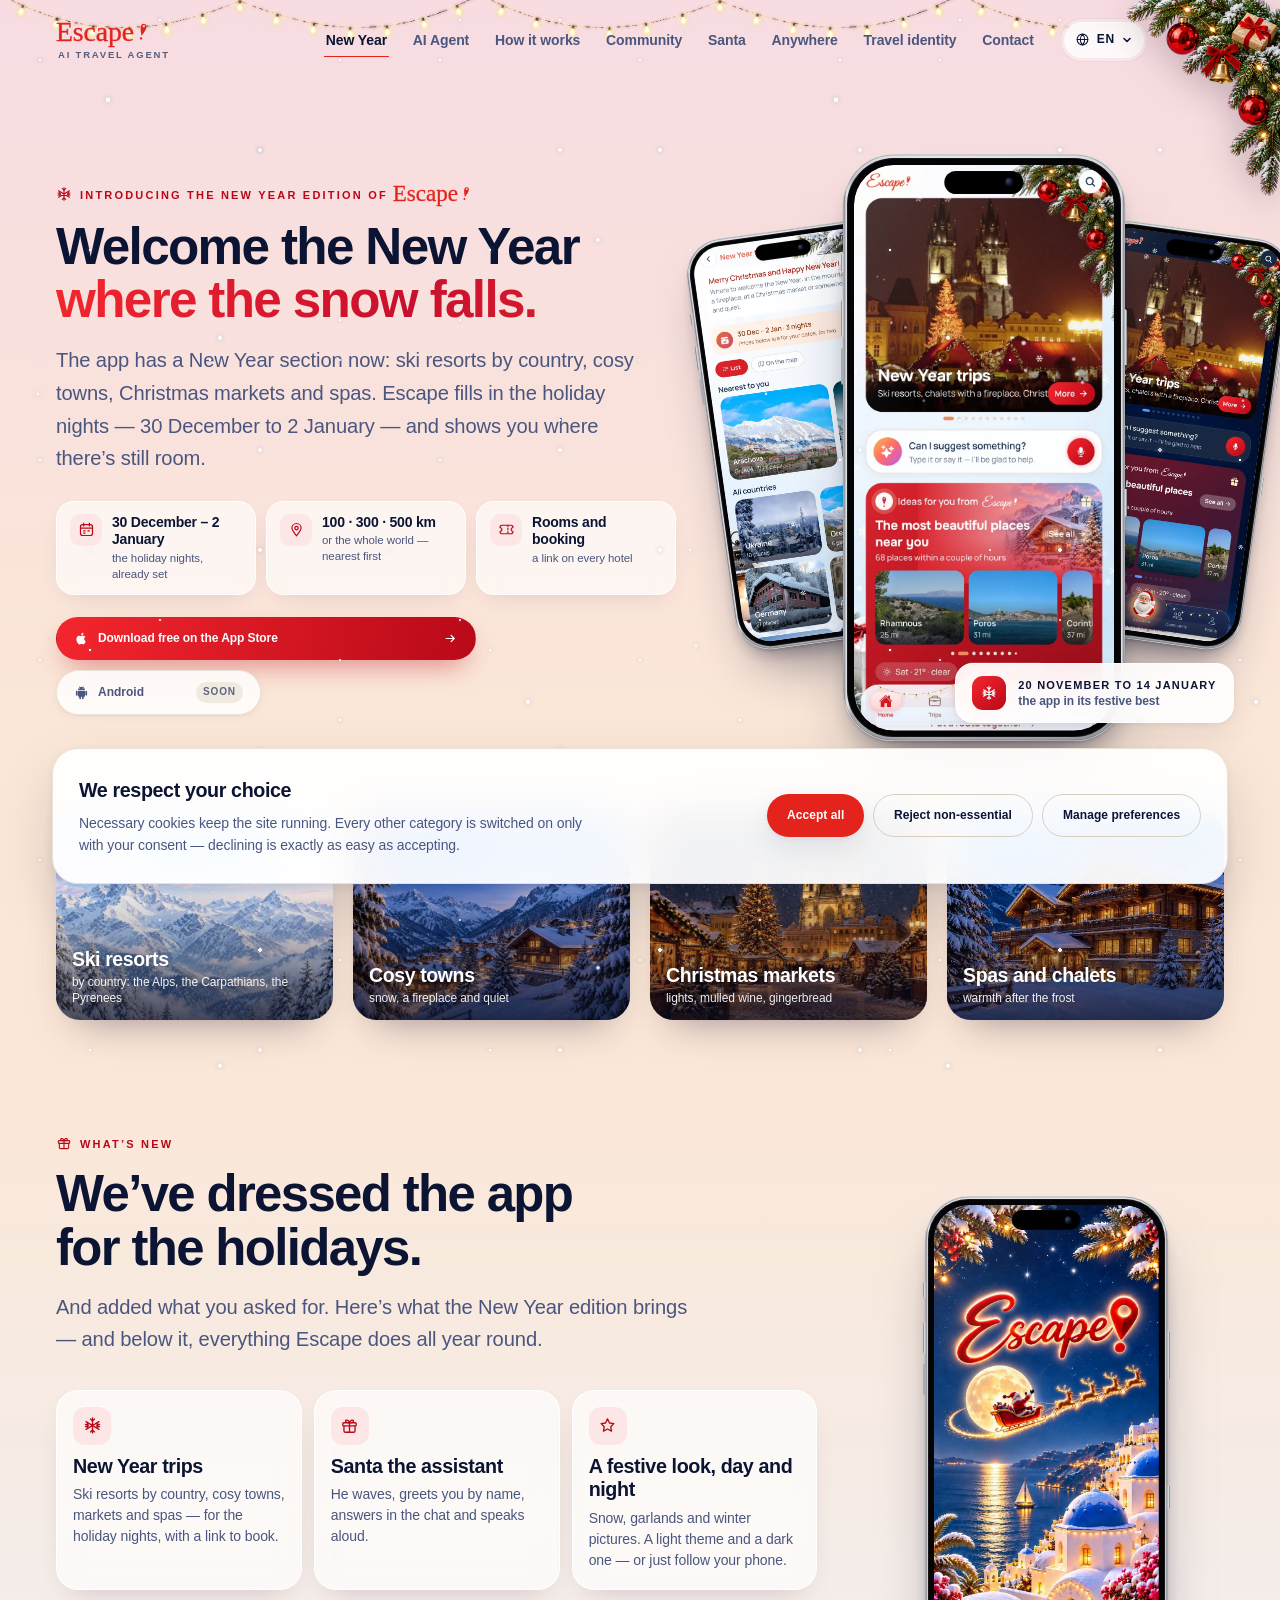
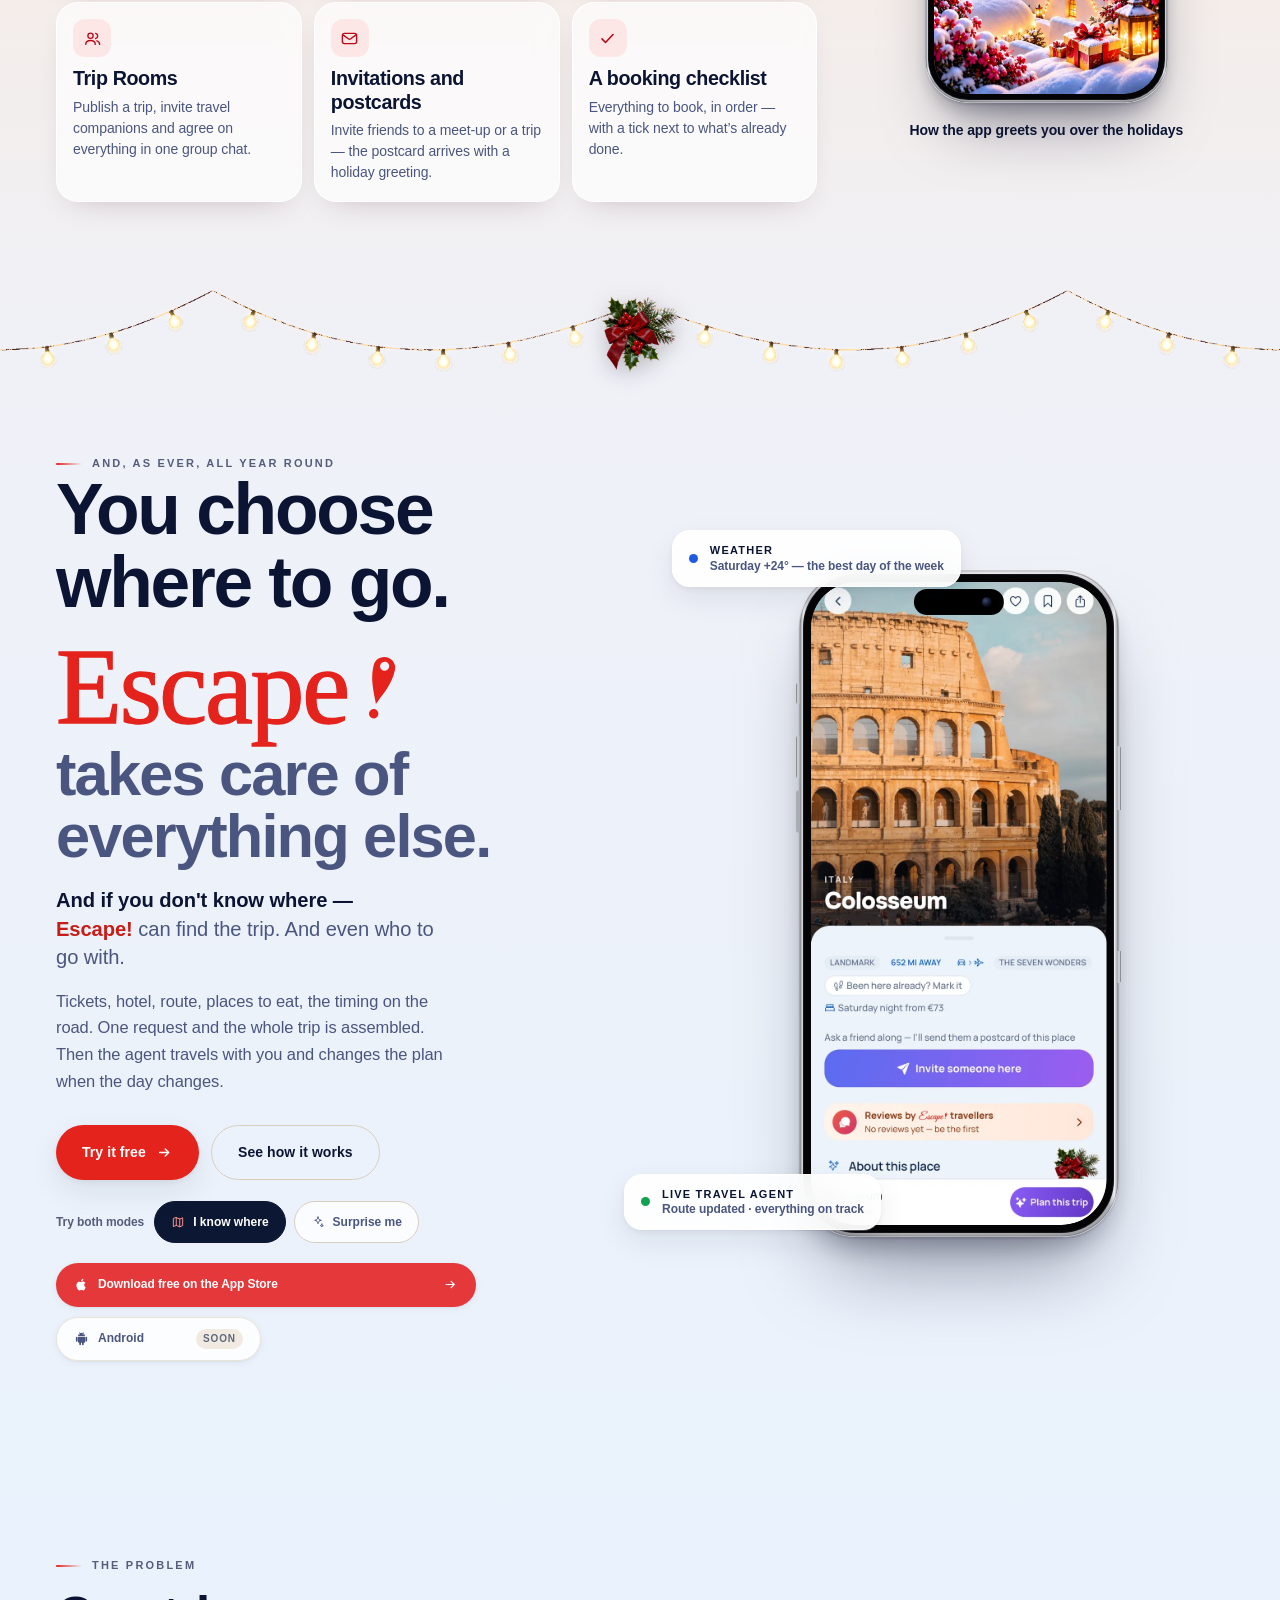
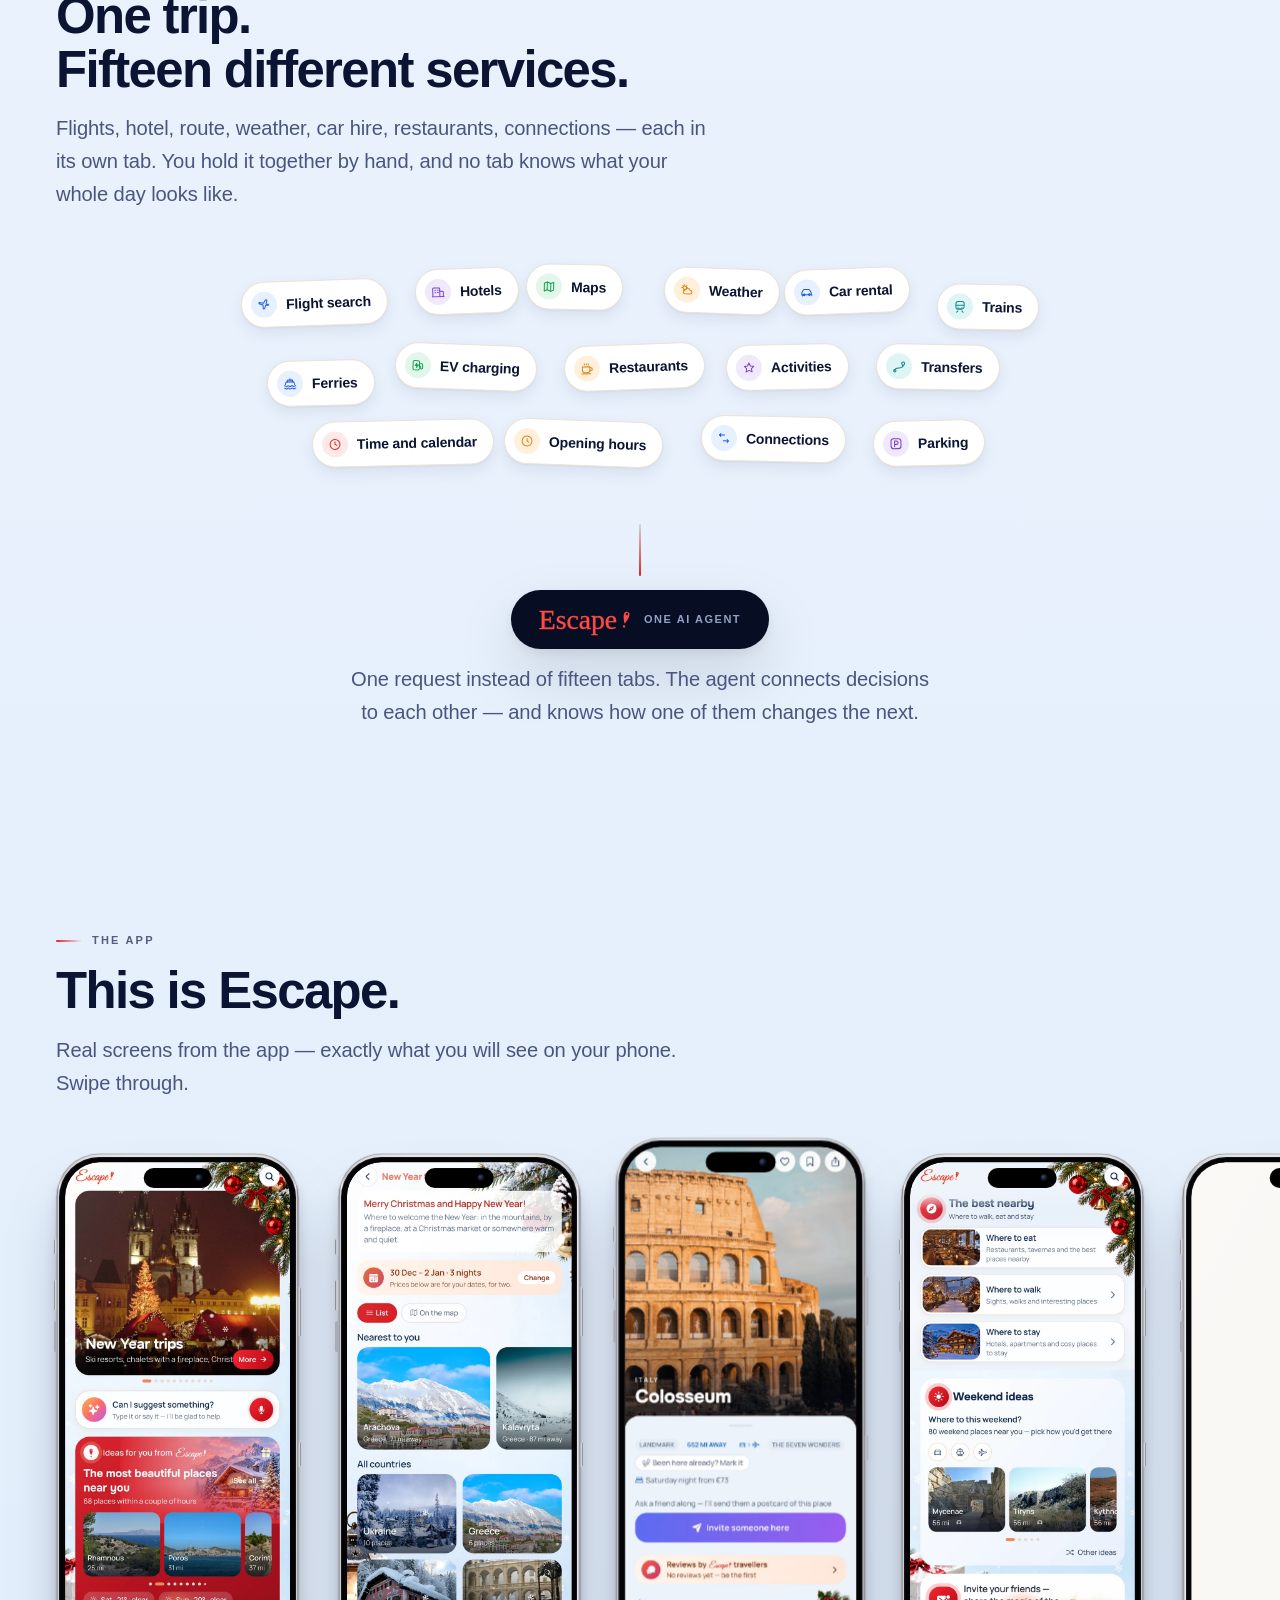
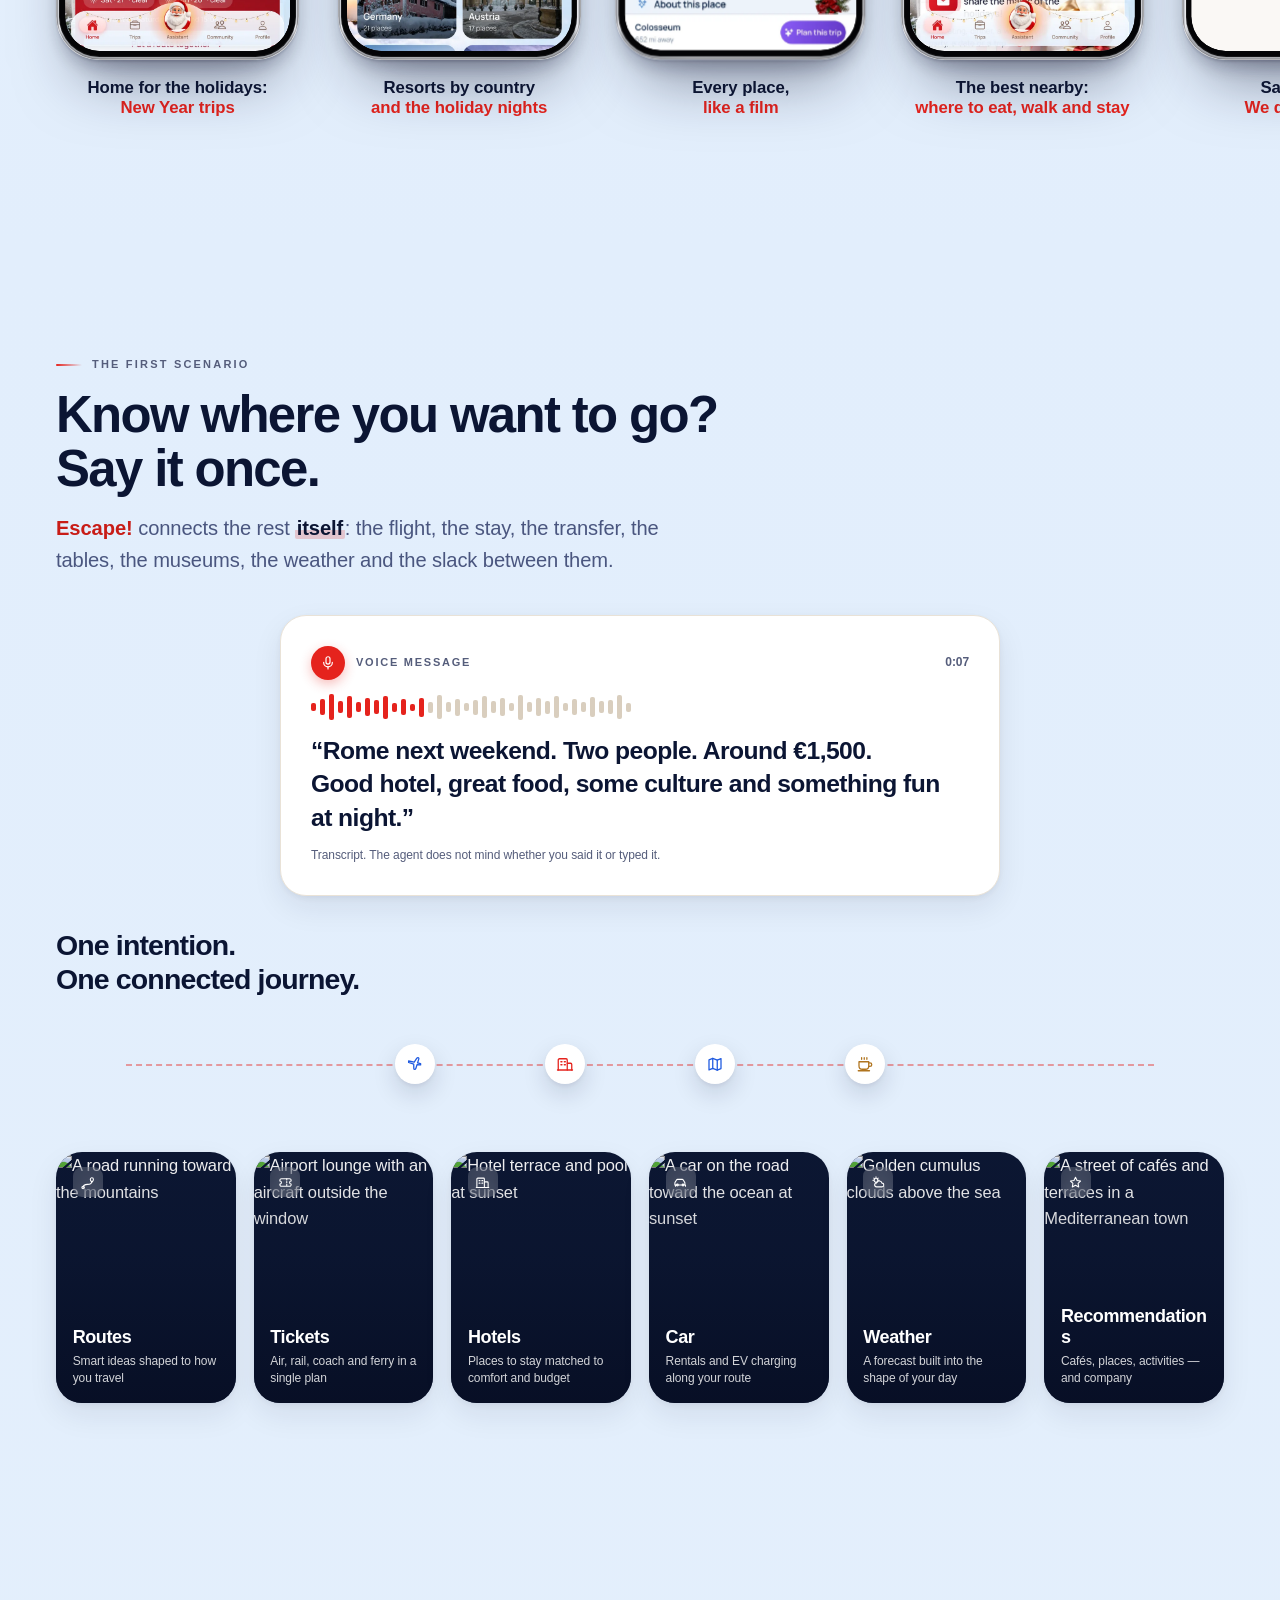
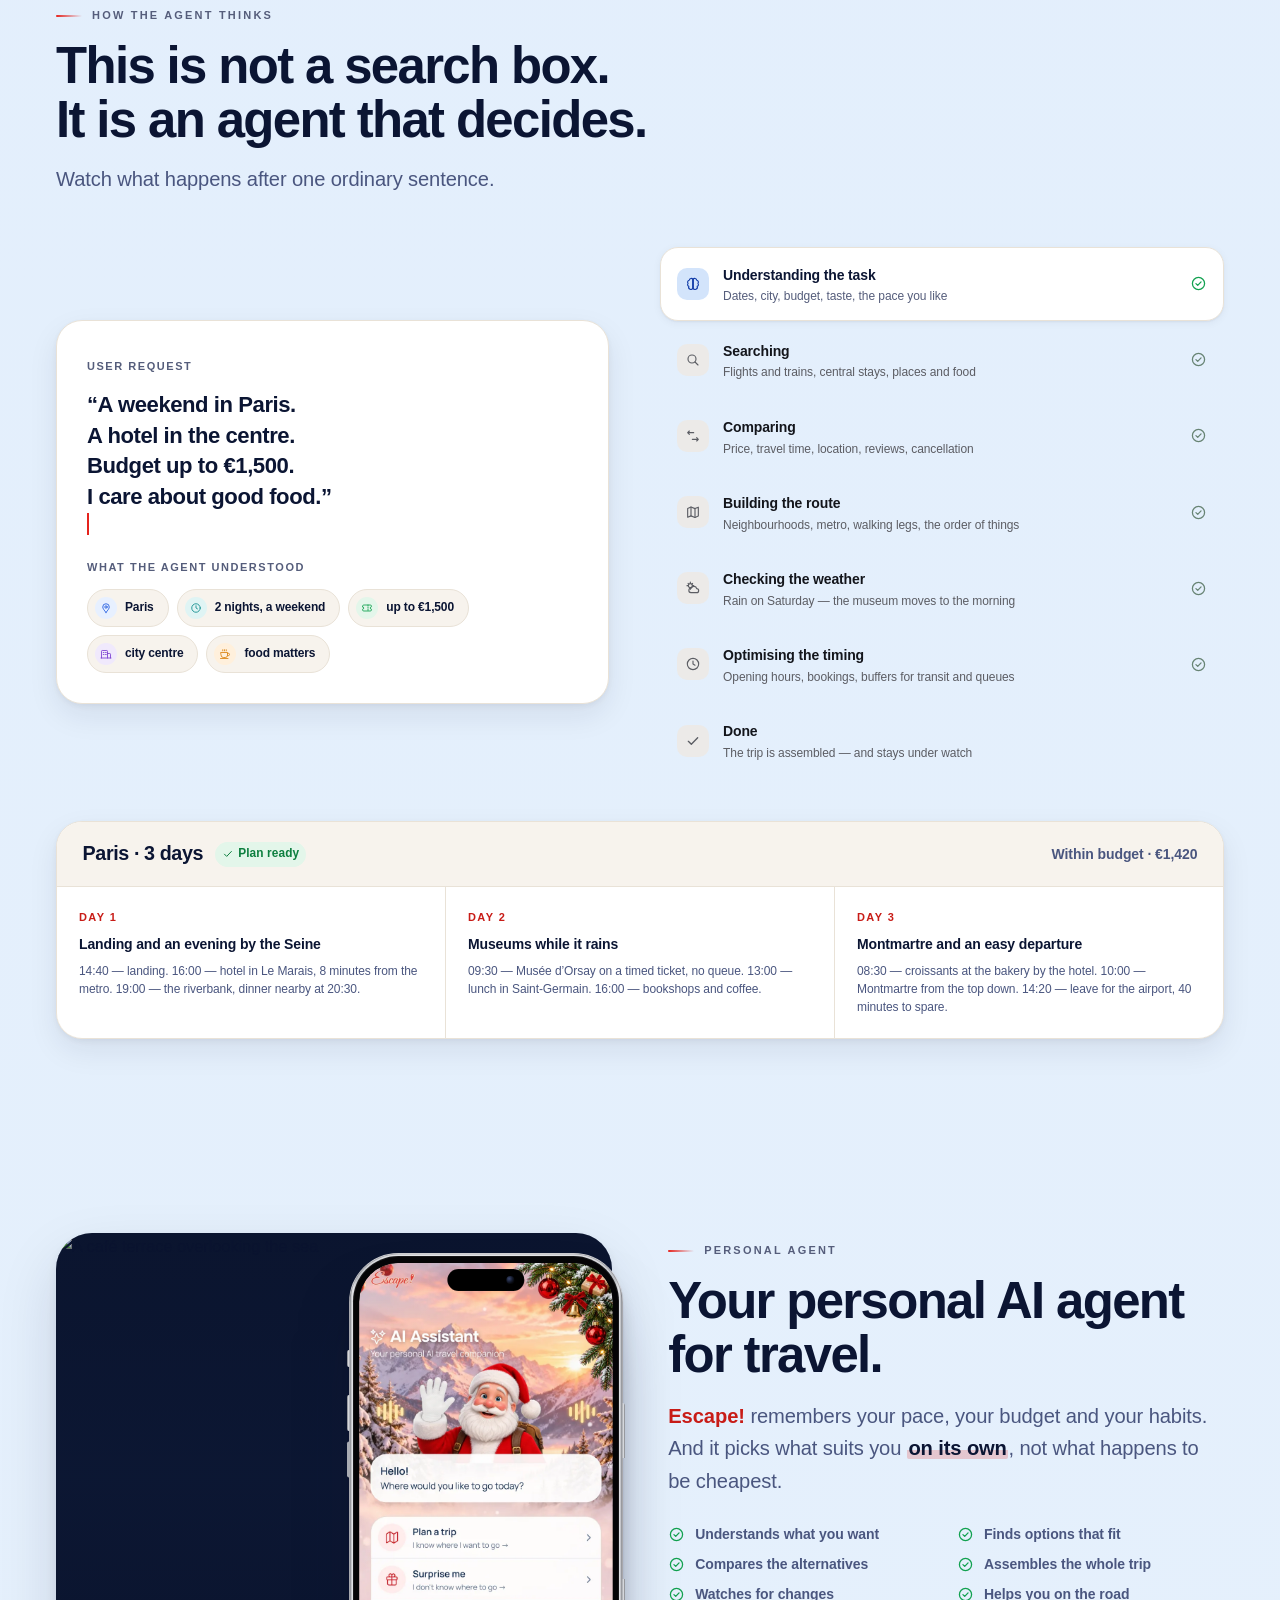
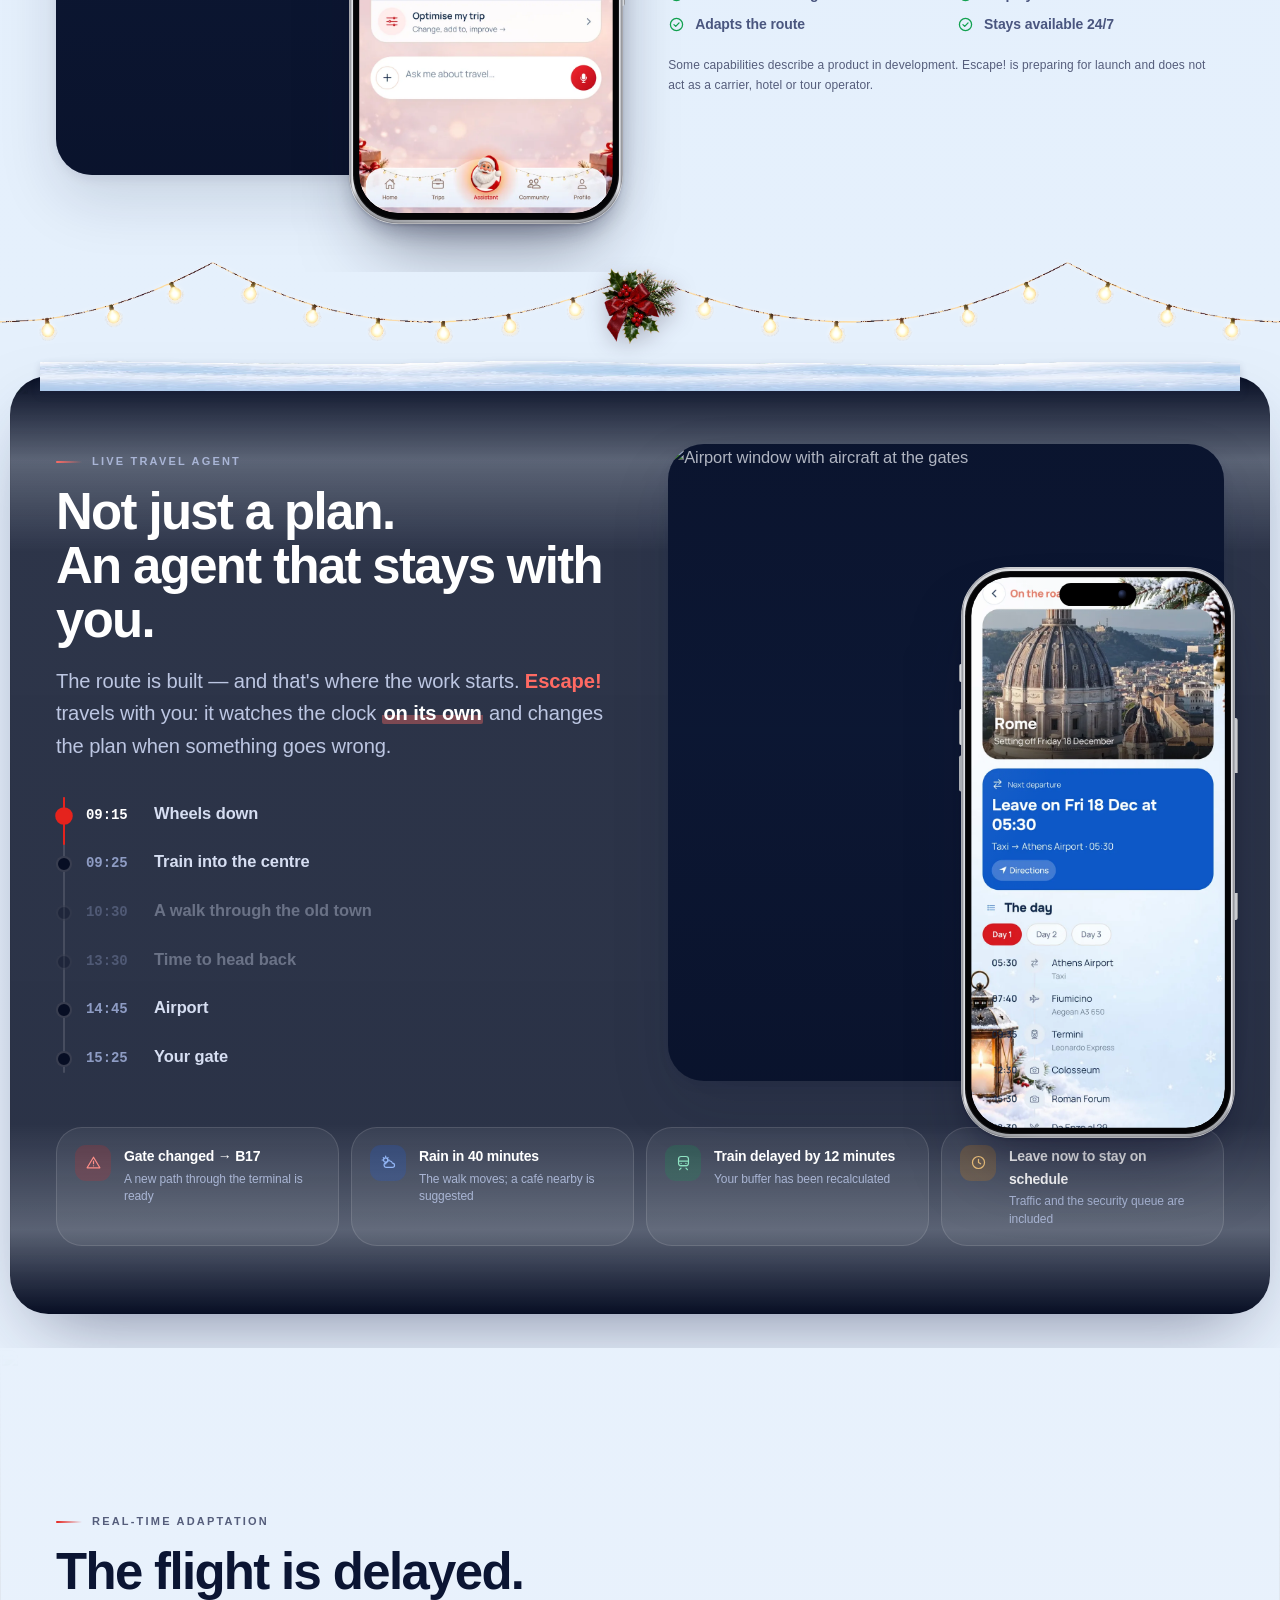
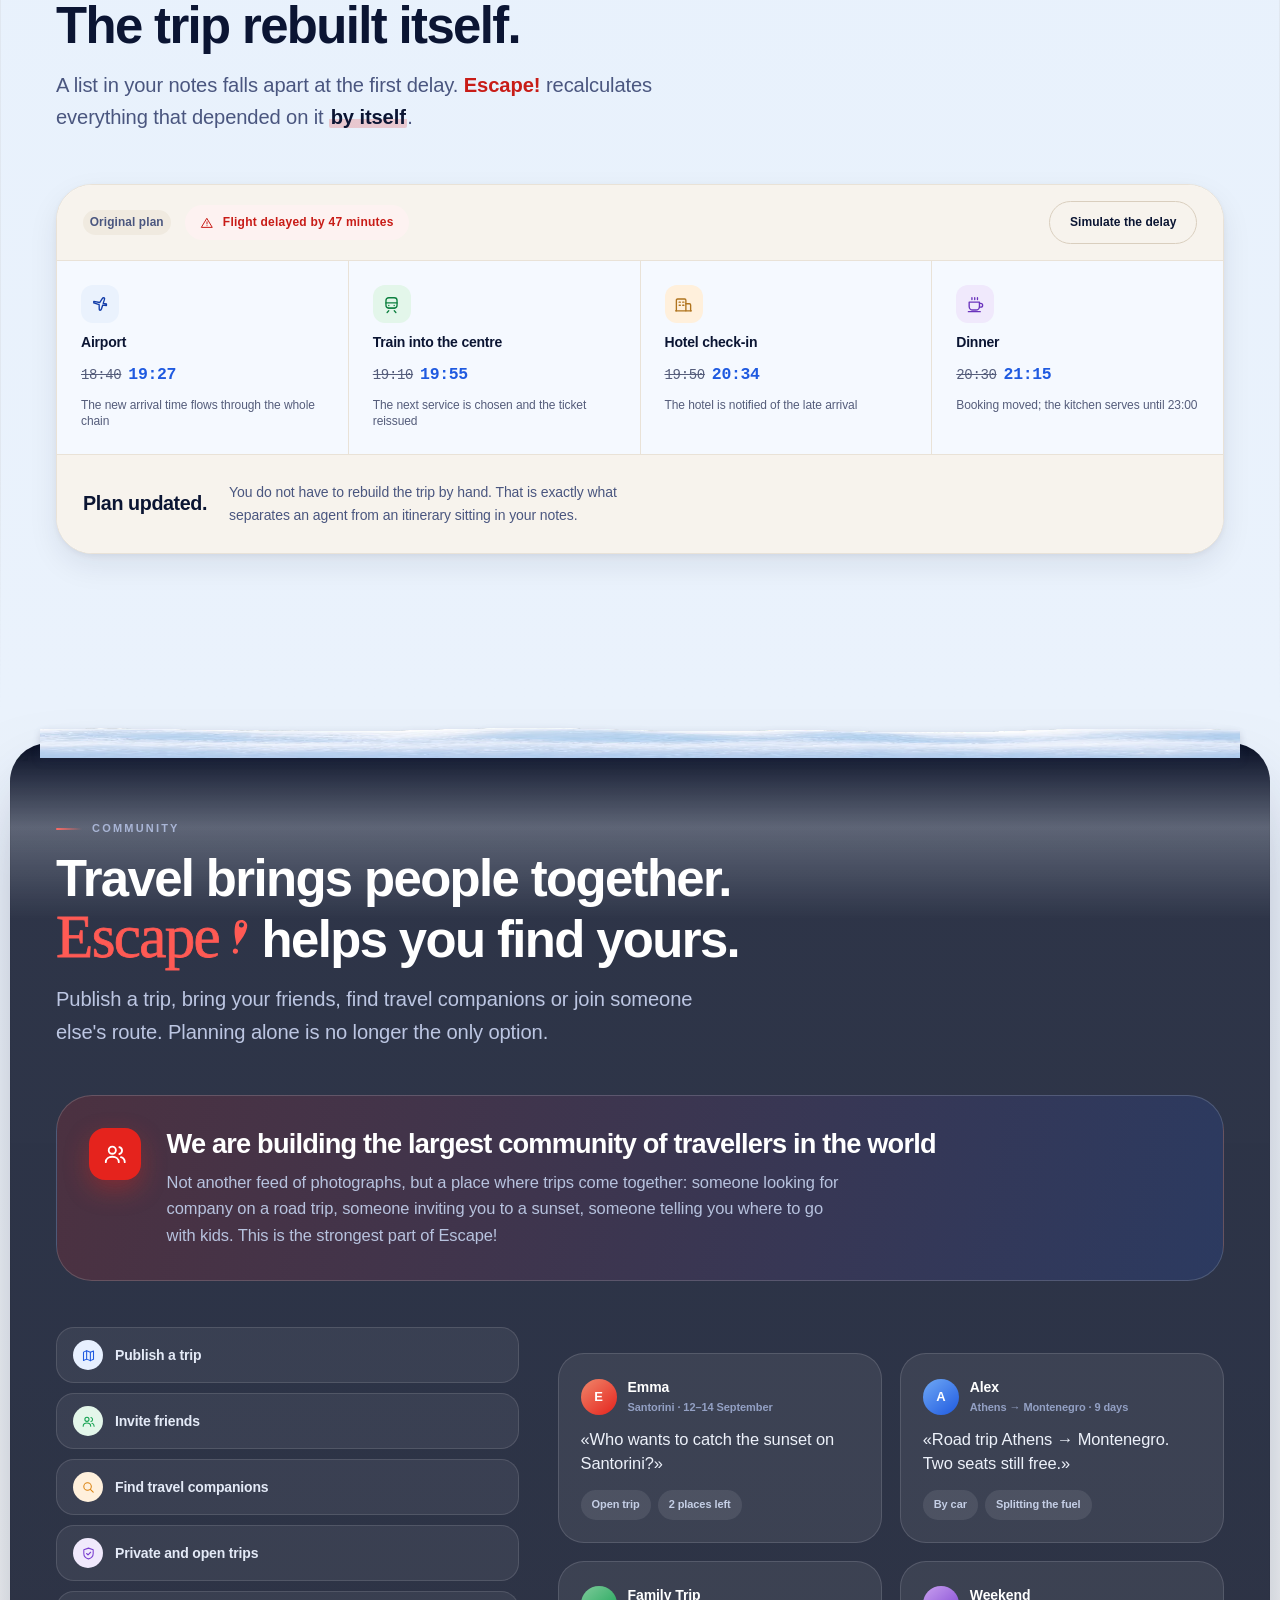
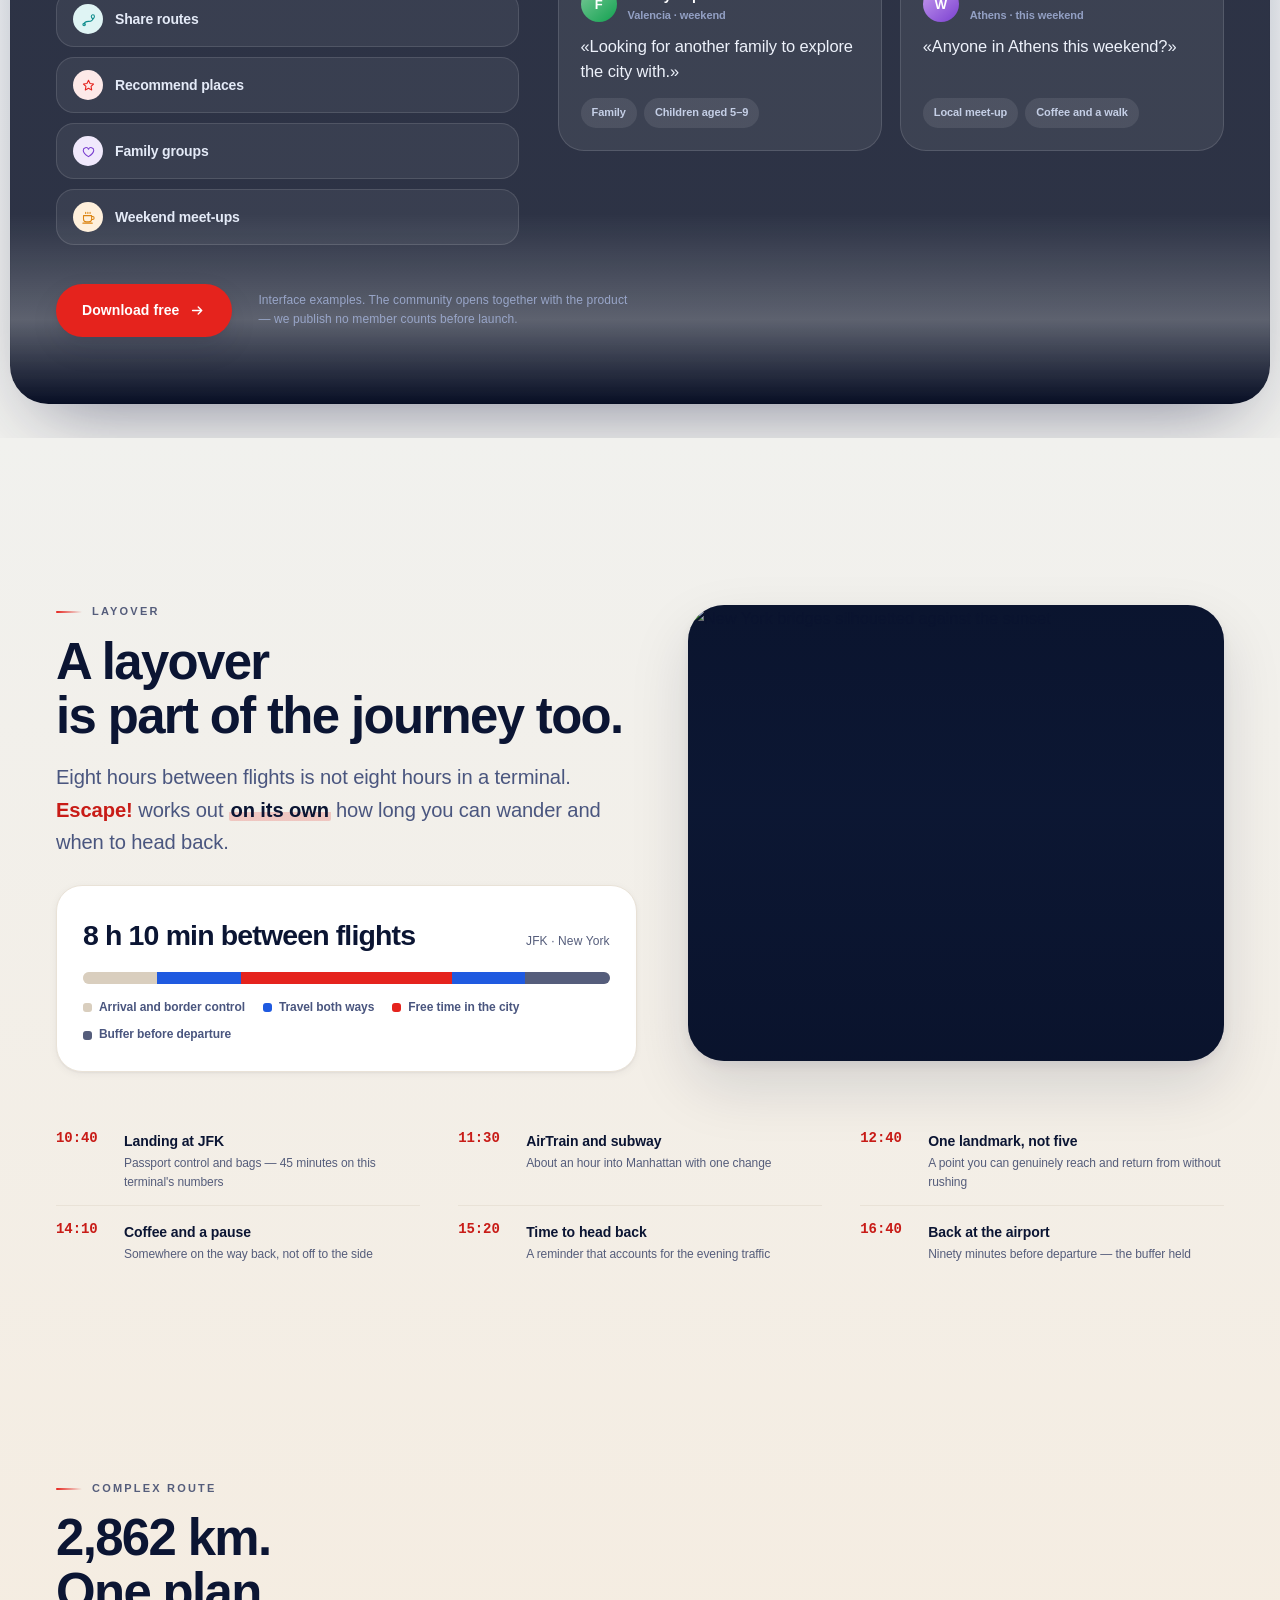
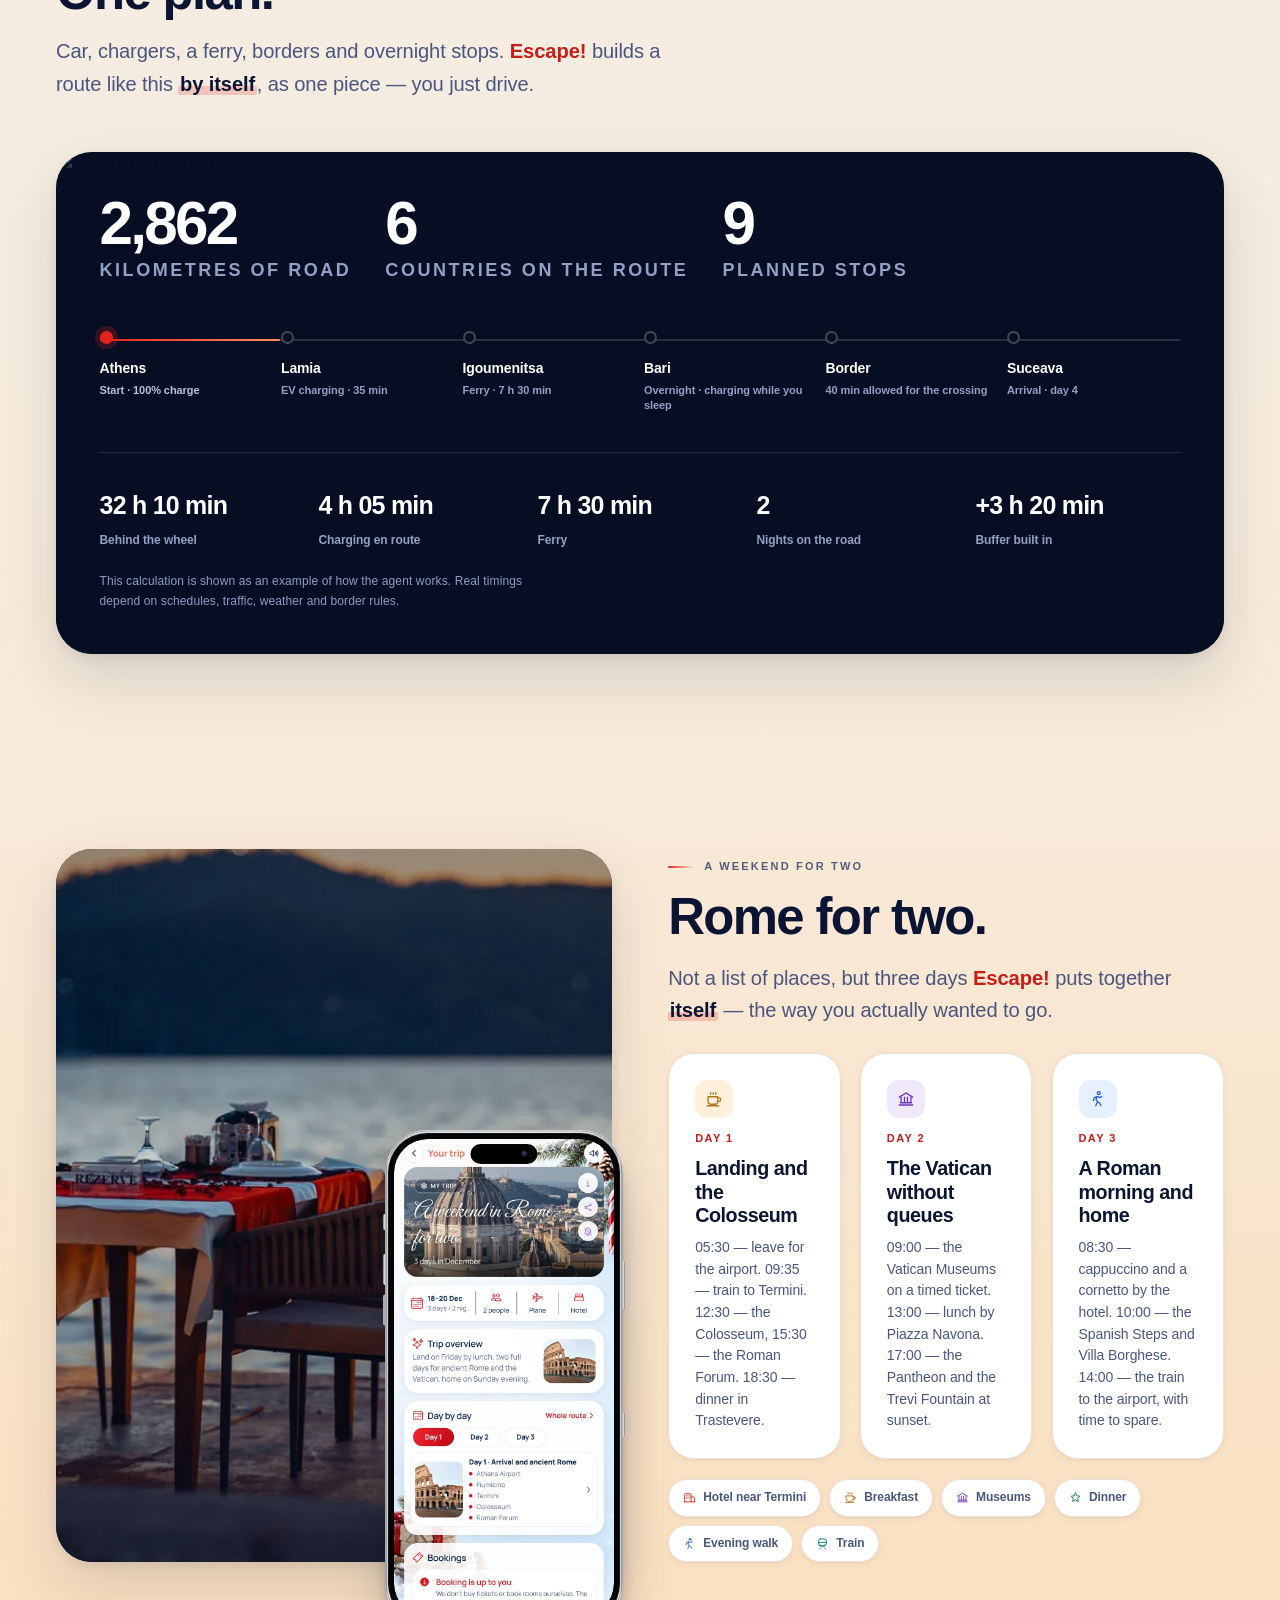
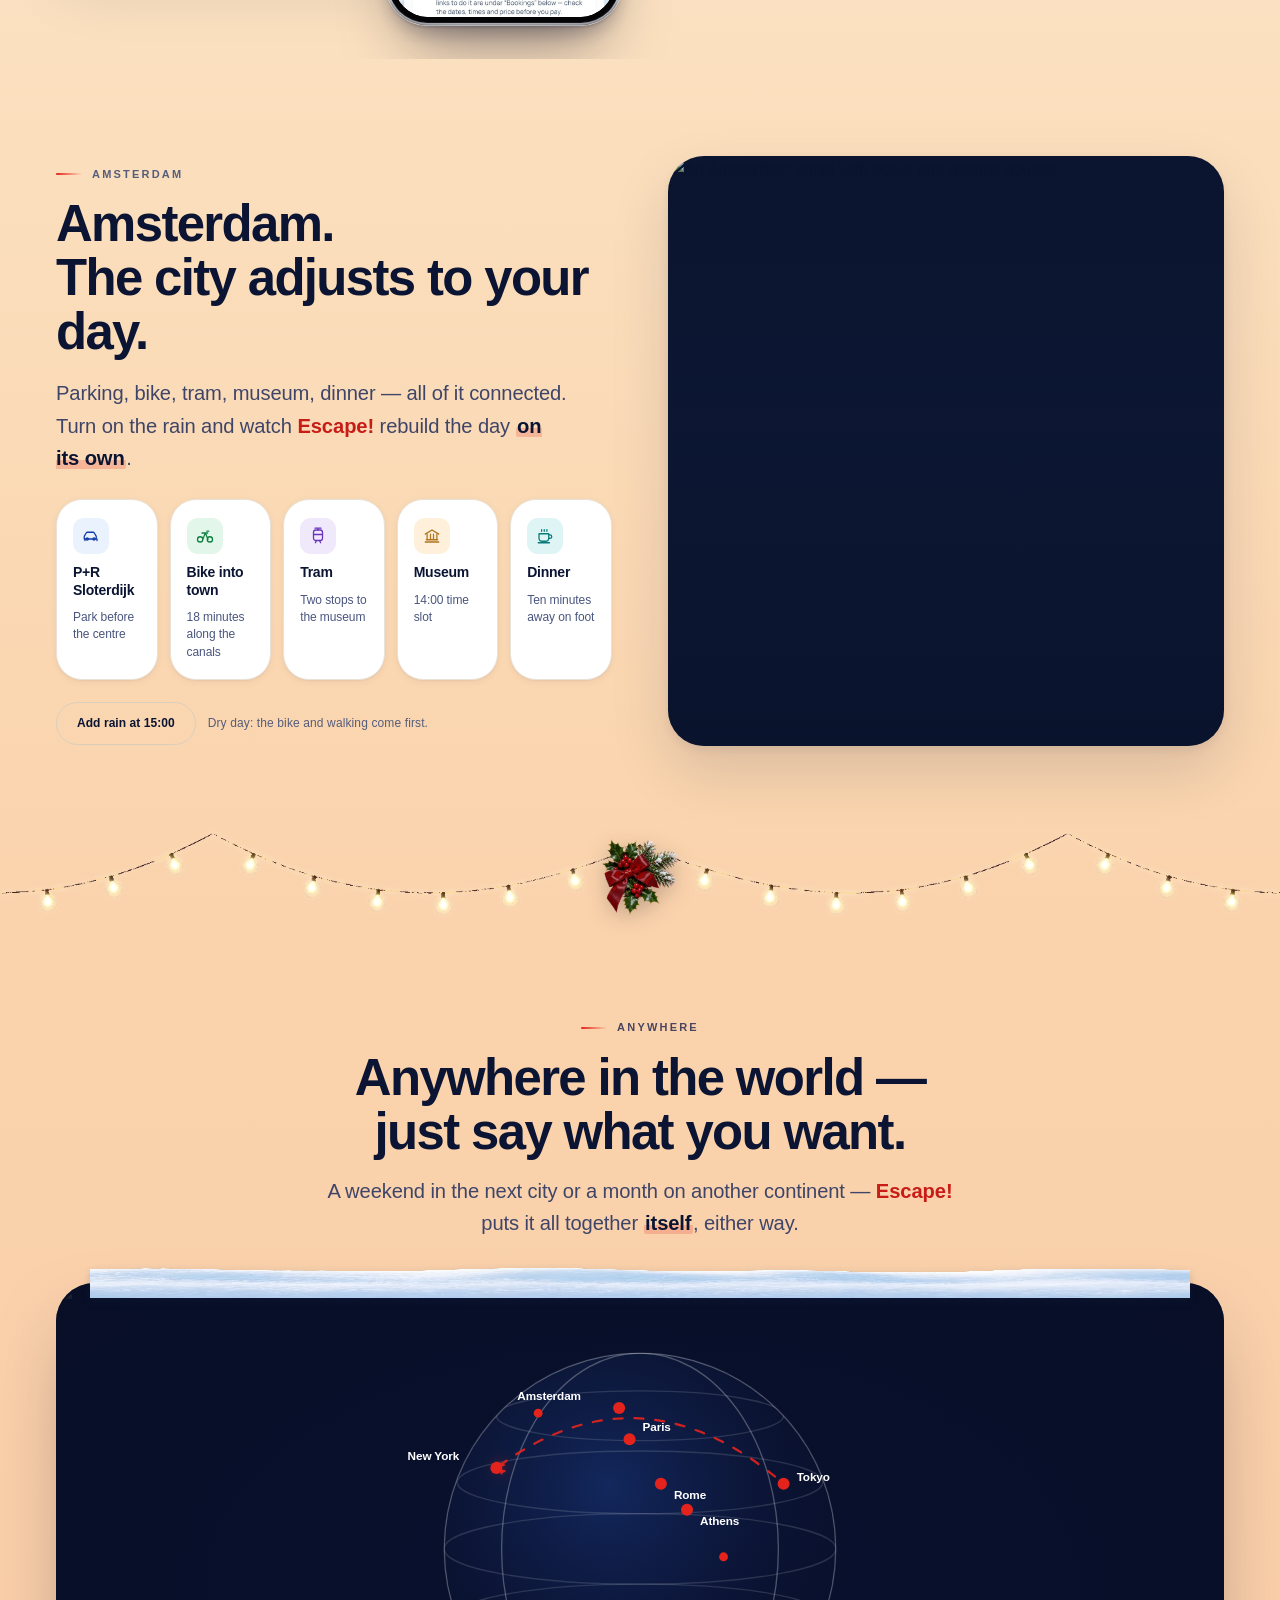
==== commit 37a6c2a8: "New Year edition: the app's own Christmas screens, day and night, under one sky The phones now show " ====
--- a/index.html
+++ b/index.html
@@ -44,7 +44,7 @@
 <link rel="preload" as="font" type="font/woff2" href="/assets/fonts/onest-latin-700.woff2" crossorigin>
 <link rel="stylesheet" href="/assets/fonts.css?v=f9acb6e106">
 <link rel="stylesheet" href="/assets/styles.css?v=2e2ccc63d4">
-<link rel="stylesheet" href="/assets/season.css?v=f974ddb79d">
+<link rel="stylesheet" href="/assets/season.css?v=77f3a60f40">
 
 <script type="application/ld+json">
 {"@context":"https://schema.org","@type":"SoftwareApplication","name":"Escape! AI Travel Agent","applicationCategory":"TravelApplication","operatingSystem":"iOS, Android","url":"https://www.escapetravel.site/","description":"Personal AI travel agent that plans, organises and accompanies a whole journey — routes, tickets, hotels, cars, EV charging, transfers, weather and recommendations in one agent.","inLanguage":["ru","uk","en"],"author":{"@type":"Person","name":"Dmytro Sukhyna"},"publisher":{"@type":"Organization","name":"Escape!","url":"https://www.escapetravel.site/","email":"escape.travel.ai@gmail.com"}}
@@ -159,6 +159,8 @@
   </div>
 </header>
 
+<img class="corner-fir" src="/img/xmas/branch.webp" width="520" height="662" alt="" aria-hidden="true" decoding="async">
+
 <nav class="drawer" id="drawer" aria-label="Мобильная навигация" data-i18n-aria-label="a11yMobileNav" hidden>
   <a href="#xmas" data-i18n="navXmas">Новый год</a>
   <a href="#problem" data-i18n="navWhy">Почему ESCAPE</a>
@@ -177,11 +179,10 @@
 <!-- ===== 00 NEW YEAR TRIPS — the season's own first screen ===== -->
 <section class="xmas" id="xmas" data-sky="dawn@0 dawn2@.7">
   <div class="snow" aria-hidden="true"><i></i><i></i><i></i></div>
-  <img class="xmas__branch" src="/img/xmas/branch.webp" width="520" height="662" alt="" aria-hidden="true" decoding="async">
   <div class="wrap xmas__grid">
     <div class="xmas__copy">
-      <span class="eyebrow eyebrow--festive"><svg width="14" height="14" aria-hidden="true"><use href="#i-snow"/></svg><span data-i18n="xmEyebrow">Новогодние путешествия</span></span>
-      <h1 class="xmas__title" data-i18n-html="xmTitle">Встретьте Новый год<br><em>там, где идёт снег.</em></h1>
+      <span class="eyebrow eyebrow--festive"><svg width="14" height="14" aria-hidden="true"><use href="#i-snow"/></svg><span data-i18n="xmEyebrow">Представляем новогодний выпуск</span><span class="brandmark brandmark--inline"><span class="word">Escape</span><svg class="pin" aria-hidden="true"><use href="#brand-pin"/></svg></span></span>
+      <h1 class="xmas__title" data-i18n-html="xmTitle">Встретьте Новый&nbsp;год<br><em>там, где идёт снег.</em></h1>
       <p class="lead xmas__lead" data-i18n="xmLead">В приложении открылся новогодний раздел: горнолыжные курорты по странам, уютные городки, рождественские ярмарки и спа. Escape сразу подставит праздничные ночи — с 30 декабря по 2 января — и покажет, где ещё есть места.</p>
       <ul class="xmas__facts">
         <li><i><svg aria-hidden="true"><use href="#i-cal"/></svg></i><span><b data-i18n="xmF1">30 декабря – 2 января</b><small data-i18n="xmF1s">праздничные ночи уже выбраны</small></span></li>
@@ -193,14 +194,18 @@
         <button class="chip" type="button" data-waitlist-android><svg width="15" height="15" aria-hidden="true"><use href="#i-android"/></svg>Android<b class="soon" data-i18n="soon">скоро</b></button>
       </div>
     </div>
-    <div class="xmas__stage">
+    <div class="xmas__stage" data-pair>
       <div class="device device--lg device--shot xmas__back">
         <span class="device__hw" aria-hidden="true"></span><span class="device__island" aria-hidden="true"></span>
-        <div class="device__screen"><span class="device__view"><img class="device__img" src="/img/xmas/launch.webp" width="720" height="1560" decoding="async" loading="lazy" alt="Так Escape встречает вас в праздники: Санторини в снегу и сани Санты" data-i18n-alt="shotLaunch"></span></div>
+        <div class="device__screen"><span class="device__view"><img class="device__img" data-shot="02-christmas" src="/img/app/ru/02-christmas.webp" width="720" height="1564" decoding="async" loading="lazy" alt="Новогодние путешествия в Escape: курорты по странам и праздничные ночи" data-i18n-alt="shotXmasList"></span></div>
+      </div>
+      <div class="device device--lg device--shot xmas__side">
+        <span class="device__hw" aria-hidden="true"></span><span class="device__island" aria-hidden="true"></span>
+        <div class="device__screen"><span class="device__view"><img class="device__img" data-shot="01-home-dark" src="/img/app/ru/01-home-dark.webp" width="720" height="1564" decoding="async" loading="lazy" alt="Тёмная тема Escape: новогодняя ночь на главном экране" data-i18n-alt="shotHomeDark"></span></div>
       </div>
       <div class="device device--lg device--shot xmas__front">
         <span class="device__hw" aria-hidden="true"></span><span class="device__island" aria-hidden="true"></span>
-        <div class="device__screen"><span class="device__view"><img class="device__img" data-shot="christmas" src="/img/app/ru/christmas.webp" width="720" height="1561" decoding="async" fetchpriority="high" alt="Новогодний раздел на главном экране Escape" data-i18n-alt="shotXmas"></span></div>
+        <div class="device__screen"><span class="device__view"><img class="device__img" data-shot="christmas" src="/img/app/ru/christmas.webp" width="720" height="1564" decoding="async" fetchpriority="high" alt="Новогодний раздел на главном экране Escape" data-i18n-alt="shotXmas"></span></div>
       </div>
       <div class="float float--season">
         <span class="float__ic"><svg width="16" height="16" aria-hidden="true"><use href="#i-snow"/></svg></span>
@@ -215,6 +220,34 @@
       <li class="mood rv"><img src="/img/xmas/market.webp" width="760" height="507" loading="lazy" decoding="async" alt="" ><span><b data-i18n="xmMarket">Рождественские ярмарки</b><small data-i18n="xmMarketS">огни, глинтвейн и пряники</small></span></li>
       <li class="mood rv"><img src="/img/xmas/spa.webp" width="760" height="507" loading="lazy" decoding="async" alt="" ><span><b data-i18n="xmSpa">Спа и шале</b><small data-i18n="xmSpaS">тепло после мороза</small></span></li>
     </ul>
+  </div>
+</section>
+
+<!-- ===== 00b WHAT'S NEW IN THE NEW YEAR EDITION ===== -->
+<section class="section whatsnew" id="whatsnew" data-sky="dawn2@0">
+  <div class="wrap whatsnew__grid">
+    <div class="whatsnew__copy">
+      <div class="head rv">
+        <span class="eyebrow eyebrow--festive"><svg width="14" height="14" aria-hidden="true"><use href="#i-gift"/></svg><span data-i18n="wnEyebrow">Что нового</span></span>
+        <h2 data-i18n-html="wnTitle">Мы нарядили приложение<br>к праздникам.</h2>
+        <p class="lead" data-i18n="wnLead">И добавили то, о чём вы просили. Вот что ждёт вас в новогоднем выпуске — а ниже всё, что Escape умеет круглый год.</p>
+      </div>
+      <ul class="wn">
+        <li class="rv"><a href="#xmas"><i><svg aria-hidden="true"><use href="#i-snow"/></svg></i><b data-i18n="wn1t">Новогодние путешествия</b><span data-i18n="wn1p">Курорты по странам, уютные городки, ярмарки и спа — на праздничные ночи и со ссылкой на бронирование.</span></a></li>
+        <li class="rv rv-d1"><a href="#santa"><i><svg aria-hidden="true"><use href="#i-gift"/></svg></i><b data-i18n="wn2t">Санта-ассистент</b><span data-i18n="wn2p">Машет вам рукой, здоровается по имени, отвечает в чате и говорит вслух.</span></a></li>
+        <li class="rv rv-d2"><a href="#night"><i><svg aria-hidden="true"><use href="#i-star"/></svg></i><b data-i18n="wn3t">Праздничный вид днём и ночью</b><span data-i18n="wn3p">Снег, гирлянды и зимние картинки. Светлая и тёмная тема — или как в вашем телефоне.</span></a></li>
+        <li class="rv"><a href="#community"><i><svg aria-hidden="true"><use href="#i-users"/></svg></i><b data-i18n="wn4t">Trip Rooms</b><span data-i18n="wn4p">Опубликуйте поездку, позовите попутчиков и договоритесь обо всём в общем чате.</span></a></li>
+        <li class="rv rv-d1"><a href="#together"><i><svg aria-hidden="true"><use href="#i-mail"/></svg></i><b data-i18n="wn5t">Приглашения и открытки</b><span data-i18n="wn5p">Позовите друзей на встречу или в поездку — открытка придёт с праздничным поздравлением.</span></a></li>
+        <li class="rv rv-d2"><a href="#how"><i><svg aria-hidden="true"><use href="#i-check"/></svg></i><b data-i18n="wn6t">Чек-лист бронирования</b><span data-i18n="wn6p">Всё, что нужно забронировать, по порядку — и галочка у того, что уже готово.</span></a></li>
+      </ul>
+    </div>
+    <div class="whatsnew__stage rv rv-d1">
+      <div class="device device--md device--shot">
+        <span class="device__hw" aria-hidden="true"></span><span class="device__island" aria-hidden="true"></span>
+        <div class="device__screen"><span class="device__view"><img class="device__img" src="/img/xmas/launch.webp" width="720" height="1560" decoding="async" loading="lazy" alt="Так Escape встречает вас в праздники: Санторини в снегу и сани Санты" data-i18n-alt="shotLaunch"></span></div>
+      </div>
+      <p class="whatsnew__cap" data-i18n="wnLaunch">Так приложение встречает вас в праздники</p>
+    </div>
   </div>
 </section>
 
@@ -233,6 +266,7 @@
 
   <div class="wrap">
     <div class="hero__copy">
+      <span class="eyebrow" data-i18n="heroEvergreen">И, как всегда, — круглый год</span>
       <h2 class="hero__title">
         <span data-i18n="heroL1">Вы выбираете, куда отправиться.</span>
         <span class="hero__brandline"><span class="brandmark"><span class="word">Escape</span><svg class="pin" aria-hidden="true"><use href="#brand-pin"/></svg></span></span>
@@ -261,7 +295,7 @@
     <div class="hero__stage">
       <div class="device device--lg device--shot">
         <span class="device__hw" aria-hidden="true"></span><span class="device__island" aria-hidden="true"></span>
-        <div class="device__screen"><span class="device__view" data-pane="know"><img class="device__img" data-shot="10-meteora" src="/img/app/ru/10-meteora.webp" width="640" height="1418" decoding="async" loading="lazy" alt="Страница места в Escape: Метеоры" data-i18n-alt="shotMeteora"><span class="live" aria-hidden="true" style="left:0.000%;top:0.000%;width:100.000%;height:53.597%;border-radius:0.000%/0.000%"><img class="live__img" data-shot="10-meteora" src="/img/app/ru/10-meteora.webp" alt="" decoding="async" loading="lazy" style="transform-origin:12.00% 47.17%;width:100.000%;left:0.000%;top:0.000%"></span></span><span class="device__view" data-pane="surprise" hidden><img class="device__img" data-shot="01-home" src="/img/app/ru/01-home.webp" width="640" height="1424" loading="lazy" decoding="async" alt="Главный экран Escape: идеи на выходные рядом" data-i18n-alt="shotHome"><span class="live" aria-hidden="true" style="left:3.281%;top:5.853%;width:92.969%;height:63.540%;border-radius:7.395%/4.883%"><img class="live__img" data-shot="01-home" src="/img/app/ru/01-home.webp" alt="" decoding="async" loading="lazy" style="transform-origin:14.44% 61.77%;width:107.563%;left:-3.529%;top:-9.212%"></span></span></div>
+        <div class="device__screen"><span class="device__view" data-pane="know"><img class="device__img" data-shot="03-place" src="/img/app/ru/03-place.webp" width="720" height="1564" decoding="async" loading="lazy" alt="Страница места в Escape: Колизей" data-i18n-alt="shotPlace"></span><span class="device__view" data-pane="surprise" hidden><img class="device__img" data-shot="01-home" src="/img/app/ru/01-home.webp" width="720" height="1564" loading="lazy" decoding="async" alt="Главный экран Escape: новогодние путешествия" data-i18n-alt="shotHome"></span></div>
       </div>
 
       <div class="float float--live">
@@ -329,63 +363,63 @@
     <figure class="shot" role="listitem">
       <div class="device device--sm device--shot">
         <span class="device__hw" aria-hidden="true"></span><span class="device__island" aria-hidden="true"></span>
-        <div class="device__screen"><span class="device__view"><img class="device__img" data-shot="01-home" src="/img/app/ru/01-home.webp" width="640" height="1424" loading="lazy" decoding="async" alt="Куда сбежать на выходные?" data-i18n-alt="gal1alt"><span class="live" aria-hidden="true" style="left:3.281%;top:5.853%;width:92.969%;height:63.540%;border-radius:7.395%/4.883%"><img class="live__img" data-shot="01-home" src="/img/app/ru/01-home.webp" alt="" decoding="async" loading="lazy" style="transform-origin:14.44% 61.77%;width:107.563%;left:-3.529%;top:-9.212%"></span></span></div>
-      </div>
-      <figcaption><b data-i18n="gal1a">Куда сбежать</b><span data-i18n="gal1b">на выходные?</span></figcaption>
+        <div class="device__screen"><span class="device__view"><img class="device__img" data-shot="01-home" src="/img/app/ru/01-home.webp" width="720" height="1564" loading="lazy" decoding="async" alt="Главная в праздники: новогодние путешествия" data-i18n-alt="galXalt"></span></div>
+      </div>
+      <figcaption><b data-i18n="galXa">Главная в праздники:</b><span data-i18n="galXb">новогодние путешествия</span></figcaption>
     </figure>
     <figure class="shot" role="listitem">
       <div class="device device--sm device--shot">
         <span class="device__hw" aria-hidden="true"></span><span class="device__island" aria-hidden="true"></span>
-        <div class="device__screen"><span class="device__view"><img class="device__img" data-shot="02-weekend" src="/img/app/ru/02-weekend.webp" width="640" height="1424" loading="lazy" decoding="async" alt="Идеи рядом с вами — на машине, паромом, самолётом" data-i18n-alt="gal2alt"></span></div>
-      </div>
-      <figcaption><b data-i18n="gal2a">Идеи рядом с вами —</b><span data-i18n="gal2b">на машине, паромом, самолётом</span></figcaption>
+        <div class="device__screen"><span class="device__view"><img class="device__img" data-shot="02-christmas" src="/img/app/ru/02-christmas.webp" width="720" height="1564" loading="lazy" decoding="async" alt="Новогодние путешествия: курорты по странам и праздничные ночи" data-i18n-alt="galYalt"></span></div>
+      </div>
+      <figcaption><b data-i18n="galYa">Курорты по странам</b><span data-i18n="galYb">и праздничные ночи</span></figcaption>
     </figure>
     <figure class="shot" role="listitem">
       <div class="device device--sm device--shot">
         <span class="device__hw" aria-hidden="true"></span><span class="device__island" aria-hidden="true"></span>
-        <div class="device__screen"><span class="device__view"><img class="device__img" data-shot="11-santorini" src="/img/app/ru/11-santorini.webp" width="640" height="1418" loading="lazy" decoding="async" alt="Каждое место как кино" data-i18n-alt="gal3alt"><span class="live" aria-hidden="true" style="left:0.000%;top:0.000%;width:100.000%;height:53.597%;border-radius:0.000%/0.000%"><img class="live__img" data-shot="11-santorini" src="/img/app/ru/11-santorini.webp" alt="" decoding="async" loading="lazy" style="transform-origin:12.00% 47.17%;width:100.000%;left:0.000%;top:0.000%"></span></span></div>
+        <div class="device__screen"><span class="device__view"><img class="device__img" data-shot="03-place" src="/img/app/ru/03-place.webp" width="720" height="1564" loading="lazy" decoding="async" alt="Каждое место как кино" data-i18n-alt="gal3alt"></span></div>
       </div>
       <figcaption><b data-i18n="gal3a">Каждое место</b><span data-i18n="gal3b">как кино</span></figcaption>
     </figure>
     <figure class="shot" role="listitem">
       <div class="device device--sm device--shot">
         <span class="device__hw" aria-hidden="true"></span><span class="device__island" aria-hidden="true"></span>
-        <div class="device__screen"><span class="device__view"><img class="device__img" data-shot="04-finds" src="/img/app/ru/04-finds.webp" width="640" height="1424" loading="lazy" decoding="async" alt="Находки Escape: где едят местные" data-i18n-alt="gal4alt"></span></div>
-      </div>
-      <figcaption><b data-i18n="gal4a">Находки Escape:</b><span data-i18n="gal4b">где едят местные</span></figcaption>
+        <div class="device__screen"><span class="device__view"><img class="device__img" data-shot="04-finds" src="/img/app/ru/04-finds.webp" width="720" height="1564" loading="lazy" decoding="async" alt="Всё лучшее рядом: поесть, погулять, переночевать" data-i18n-alt="galZalt"></span></div>
+      </div>
+      <figcaption><b data-i18n="galZa">Всё лучшее рядом:</b><span data-i18n="galZb">поесть, погулять, переночевать</span></figcaption>
     </figure>
     <figure class="shot" role="listitem">
       <div class="device device--sm device--shot">
         <span class="device__hw" aria-hidden="true"></span><span class="device__island" aria-hidden="true"></span>
-        <div class="device__screen"><span class="device__view"><img class="device__img" data-shot="05-assistant" src="/img/app/ru/05-assistant.webp" width="640" height="1424" loading="lazy" decoding="async" alt="Скажите, куда — остальное сделаем мы" data-i18n-alt="gal5alt"><span class="mic-pulse" aria-hidden="true" style="left:49.375%;top:27.715%;width:17.812%"><i></i><i></i></span></span></div>
+        <div class="device__screen"><span class="device__view"><img class="device__img" data-shot="05-assistant" src="/img/app/ru/05-assistant.webp" width="720" height="1564" loading="lazy" decoding="async" alt="Скажите, куда — остальное сделаем мы" data-i18n-alt="gal5alt"></span></div>
       </div>
       <figcaption><b data-i18n="gal5a">Скажите, куда —</b><span data-i18n="gal5b">остальное сделаем мы</span></figcaption>
     </figure>
     <figure class="shot" role="listitem">
       <div class="device device--sm device--shot">
         <span class="device__hw" aria-hidden="true"></span><span class="device__island" aria-hidden="true"></span>
-        <div class="device__screen"><span class="device__view"><img class="device__img" data-shot="06-plan" src="/img/app/ru/06-plan.webp" width="640" height="1424" loading="lazy" decoding="async" alt="Весь маршрут от двери до двери" data-i18n-alt="gal6alt"><span class="live" aria-hidden="true" style="left:3.438%;top:5.783%;width:92.969%;height:26.798%;border-radius:6.050%/9.474%"><img class="live__img" data-shot="06-plan" src="/img/app/ru/06-plan.webp" alt="" decoding="async" loading="lazy" style="transform-origin:14.59% 29.37%;width:107.563%;left:-3.697%;top:-21.579%"></span></span></div>
+        <div class="device__screen"><span class="device__view"><img class="device__img" data-shot="06-plan" src="/img/app/ru/06-plan.webp" width="720" height="1564" loading="lazy" decoding="async" alt="Весь маршрут от двери до двери" data-i18n-alt="gal6alt"></span></div>
       </div>
       <figcaption><b data-i18n="gal6a">Весь маршрут</b><span data-i18n="gal6b">от двери до двери</span></figcaption>
     </figure>
     <figure class="shot" role="listitem">
       <div class="device device--sm device--shot">
         <span class="device__hw" aria-hidden="true"></span><span class="device__island" aria-hidden="true"></span>
-        <div class="device__screen"><span class="device__view"><img class="device__img" data-shot="07-companion" src="/img/app/ru/07-companion.webp" width="640" height="1424" loading="lazy" decoding="async" alt="В дороге подскажет, когда выходить" data-i18n-alt="gal7alt"><span class="live" aria-hidden="true" style="left:3.438%;top:5.783%;width:92.969%;height:27.080%;border-radius:6.050%/9.375%"><img class="live__img" data-shot="07-companion" src="/img/app/ru/07-companion.webp" alt="" decoding="async" loading="lazy" style="transform-origin:14.59% 29.61%;width:107.563%;left:-3.697%;top:-21.354%"></span></span></div>
+        <div class="device__screen"><span class="device__view"><img class="device__img" data-shot="07-companion" src="/img/app/ru/07-companion.webp" width="720" height="1564" loading="lazy" decoding="async" alt="В дороге подскажет, когда выходить" data-i18n-alt="gal7alt"></span></div>
       </div>
       <figcaption><b data-i18n="gal7a">В дороге подскажет,</b><span data-i18n="gal7b">когда выходить</span></figcaption>
     </figure>
     <figure class="shot" role="listitem">
       <div class="device device--sm device--shot">
         <span class="device__hw" aria-hidden="true"></span><span class="device__island" aria-hidden="true"></span>
-        <div class="device__screen"><span class="device__view"><img class="device__img" data-shot="08-community" src="/img/app/ru/08-community.webp" width="640" height="1424" loading="lazy" decoding="async" alt="Находите попутчиков" data-i18n-alt="gal8alt"></span></div>
+        <div class="device__screen"><span class="device__view"><img class="device__img" data-shot="08-community" src="/img/app/ru/08-community.webp" width="720" height="1564" loading="lazy" decoding="async" alt="Находите попутчиков" data-i18n-alt="gal8alt"></span></div>
       </div>
       <figcaption><b data-i18n="gal8a">Находите</b><span data-i18n="gal8b">попутчиков</span></figcaption>
     </figure>
     <figure class="shot" role="listitem">
       <div class="device device--sm device--shot">
         <span class="device__hw" aria-hidden="true"></span><span class="device__island" aria-hidden="true"></span>
-        <div class="device__screen"><span class="device__view"><img class="device__img" data-shot="09-invite" src="/img/app/ru/09-invite.webp" width="640" height="1424" loading="lazy" decoding="async" alt="Приглашайте друзей — красиво" data-i18n-alt="gal9alt"><span class="live" aria-hidden="true" style="left:0.000%;top:0.000%;width:100.000%;height:52.045%;border-radius:0.000%/0.000%"><img class="live__img" data-shot="09-invite" src="/img/app/ru/09-invite.webp" alt="" decoding="async" loading="lazy" style="transform-origin:12.00% 45.80%;width:100.000%;left:0.000%;top:0.000%"></span></span></div>
+        <div class="device__screen"><span class="device__view"><img class="device__img" data-shot="09-invite" src="/img/app/ru/09-invite.webp" width="720" height="1564" loading="lazy" decoding="async" alt="Приглашайте друзей — красиво" data-i18n-alt="gal9alt"></span></div>
       </div>
       <figcaption><b data-i18n="gal9a">Приглашайте друзей —</b><span data-i18n="gal9b">красиво</span></figcaption>
     </figure>
@@ -518,7 +552,7 @@
       </figure>
       <div class="device device--md device--shot scene__device">
         <span class="device__hw" aria-hidden="true"></span><span class="device__island" aria-hidden="true"></span>
-        <div class="device__screen"><span class="device__view"><img class="device__img" data-shot="05-assistant" src="/img/app/ru/05-assistant.webp" width="640" height="1424" loading="lazy" decoding="async" alt="Ассистент Escape: скажите, куда хочется" data-i18n-alt="shotAssistant"><span class="mic-pulse" aria-hidden="true" style="left:49.375%;top:27.715%;width:17.812%"><i></i><i></i></span></span></div>
+        <div class="device__screen"><span class="device__view"><img class="device__img" data-shot="05-assistant" src="/img/app/ru/05-assistant.webp" width="720" height="1564" loading="lazy" decoding="async" alt="Ассистент Escape: скажите, куда хочется" data-i18n-alt="shotAssistant"></span></div>
       </div>
     </div>
 
@@ -571,7 +605,7 @@
       </figure>
       <div class="device device--md device--shot scene__device">
         <span class="device__hw" aria-hidden="true"></span><span class="device__island" aria-hidden="true"></span>
-        <div class="device__screen"><span class="device__view"><img class="device__img" data-shot="07-companion" src="/img/app/ru/07-companion.webp" width="640" height="1424" loading="lazy" decoding="async" alt="Escape в дороге: когда выезжать и план дня" data-i18n-alt="shotCompanion"><span class="live" aria-hidden="true" style="left:3.438%;top:5.783%;width:92.969%;height:27.080%;border-radius:6.050%/9.375%"><img class="live__img" data-shot="07-companion" src="/img/app/ru/07-companion.webp" alt="" decoding="async" loading="lazy" style="transform-origin:14.59% 29.61%;width:107.563%;left:-3.697%;top:-21.354%"></span></span></div>
+        <div class="device__screen"><span class="device__view"><img class="device__img" data-shot="07-companion" src="/img/app/ru/07-companion.webp" width="720" height="1564" loading="lazy" decoding="async" alt="Escape в дороге: когда выезжать и план дня" data-i18n-alt="shotCompanion"></span></div>
       </div>
     </div>
   </div>
@@ -808,7 +842,7 @@
       </figure>
       <div class="device device--sm device--shot scene__device">
         <span class="device__hw" aria-hidden="true"></span><span class="device__island" aria-hidden="true"></span>
-        <div class="device__screen"><span class="device__view"><img class="device__img" data-shot="06-plan" src="/img/app/ru/06-plan.webp" width="640" height="1418" loading="lazy" decoding="async" alt="Готовая поездка в Escape: Рим на выходные вдвоём" data-i18n-alt="shotPlan"><span class="live" aria-hidden="true" style="left:3.438%;top:5.783%;width:92.969%;height:26.798%;border-radius:6.050%/9.474%"><img class="live__img" data-shot="06-plan" src="/img/app/ru/06-plan.webp" alt="" decoding="async" loading="lazy" style="transform-origin:14.59% 29.37%;width:107.563%;left:-3.697%;top:-21.579%"></span></span></div>
+        <div class="device__screen"><span class="device__view"><img class="device__img" data-shot="06-plan" src="/img/app/ru/06-plan.webp" width="720" height="1564" loading="lazy" decoding="async" alt="Готовая поездка в Escape: Рим на выходные вдвоём" data-i18n-alt="shotPlan"></span></div>
       </div>
     </div>
 
@@ -1138,6 +1172,16 @@
         <li><i><svg aria-hidden="true"><use href="#i-voice"/></svg></i><span data-i18n="snP3">Отвечает в чате и говорит вслух — голос выключается одним касанием</span></li>
         <li><i><svg aria-hidden="true"><use href="#i-route"/></svg></i><span data-i18n="snP4">Задаёт пару вопросов и собирает всю поездку</span></li>
       </ul>
+      <div class="pair pair--santa" data-pair>
+      <div class="device device--md device--shot pair__day">
+        <span class="device__hw" aria-hidden="true"></span><span class="device__island" aria-hidden="true"></span>
+        <div class="device__screen"><span class="device__view"><img class="device__img" data-shot="05-assistant" src="/img/app/ru/05-assistant.webp" width="720" height="1564" loading="lazy" decoding="async" alt="Ассистент Escape в праздники: Санта" data-i18n-alt="shotSanta"></span></div>
+      </div>
+      <div class="device device--md device--shot pair__night">
+        <span class="device__hw" aria-hidden="true"></span><span class="device__island" aria-hidden="true"></span>
+        <div class="device__screen"><span class="device__view"><img class="device__img" data-shot="05-assistant-dark" src="/img/app/ru/05-assistant-dark.webp" width="720" height="1564" loading="lazy" decoding="async" alt="Санта в тёмной теме" data-i18n-alt="shotSantaDark"></span></div>
+      </div>
+    </div>
       <p class="src" data-i18n="snNote">Санта приходит в приложение 20 ноября и остаётся до 14 января.</p>
     </div>
   </div>
@@ -1172,8 +1216,61 @@
   </div>
 </section>
 
+<!-- ===== NIGHT — the app's own night theme ===== -->
+<section class="section section--dark nightshow" id="night" data-sky="night">
+  <div class="wrap">
+    <div class="head head--mid rv">
+      <span class="eyebrow eyebrow--festive"><svg width="14" height="14" aria-hidden="true"><use href="#i-star"/></svg><span data-i18n="nsEyebrow">Тёмная тема</span></span>
+      <h2 data-i18n-html="nsTitle">Когда стемнеет,<br><em>приложение тоже переодевается.</em></h2>
+      <p class="lead" data-i18n="nsLead">Выберите тёмную тему — или пусть Escape следует за телефоном. В праздники ночью вместо фона — звёздное небо, огни и снег.</p>
+    </div>
+    <div class="nightshow__row">
+      <figure class="rv"><div class="pair" data-pair>
+      <div class="device device--md device--shot pair__day">
+        <span class="device__hw" aria-hidden="true"></span><span class="device__island" aria-hidden="true"></span>
+        <div class="device__screen"><span class="device__view"><img class="device__img" data-shot="02-christmas" src="/img/app/ru/02-christmas.webp" width="720" height="1564" loading="lazy" decoding="async" alt="Новогодние путешествия: курорты по странам и праздничные ночи" data-i18n-alt="galYalt"></span></div>
+      </div>
+      <div class="device device--md device--shot pair__night">
+        <span class="device__hw" aria-hidden="true"></span><span class="device__island" aria-hidden="true"></span>
+        <div class="device__screen"><span class="device__view"><img class="device__img" data-shot="02-christmas-dark" src="/img/app/ru/02-christmas-dark.webp" width="720" height="1564" loading="lazy" decoding="async" alt="Новогодние путешествия в тёмной теме" data-i18n-alt="shotXmasDark"></span></div>
+      </div>
+    </div><figcaption><b data-i18n="galYa">Курорты по странам</b><span data-i18n="galYb">и праздничные ночи</span></figcaption></figure>
+      <figure class="rv"><div class="pair " data-pair>
+      <div class="device device--md device--shot pair__day">
+        <span class="device__hw" aria-hidden="true"></span><span class="device__island" aria-hidden="true"></span>
+        <div class="device__screen"><span class="device__view"><img class="device__img" data-shot="06-plan" src="/img/app/ru/06-plan.webp" width="720" height="1564" loading="lazy" decoding="async" alt="План поездки в Escape днём" data-i18n-alt="shotPlanDay"></span></div>
+      </div>
+      <div class="device device--md device--shot pair__night">
+        <span class="device__hw" aria-hidden="true"></span><span class="device__island" aria-hidden="true"></span>
+        <div class="device__screen"><span class="device__view"><img class="device__img" data-shot="06-plan-dark" src="/img/app/ru/06-plan-dark.webp" width="720" height="1564" loading="lazy" decoding="async" alt="План поездки в тёмной теме" data-i18n-alt="shotPlanDark"></span></div>
+      </div>
+    </div><figcaption><b data-i18n="gal6a">Весь маршрут</b><span data-i18n="gal6b">от двери до двери</span></figcaption></figure>
+      <figure class="rv rv-d1"><div class="pair " data-pair>
+      <div class="device device--md device--shot pair__day">
+        <span class="device__hw" aria-hidden="true"></span><span class="device__island" aria-hidden="true"></span>
+        <div class="device__screen"><span class="device__view"><img class="device__img" data-shot="08-community" src="/img/app/ru/08-community.webp" width="720" height="1564" loading="lazy" decoding="async" alt="Сообщество Escape днём" data-i18n-alt="shotCommDay"></span></div>
+      </div>
+      <div class="device device--md device--shot pair__night">
+        <span class="device__hw" aria-hidden="true"></span><span class="device__island" aria-hidden="true"></span>
+        <div class="device__screen"><span class="device__view"><img class="device__img" data-shot="08-community-dark" src="/img/app/ru/08-community-dark.webp" width="720" height="1564" loading="lazy" decoding="async" alt="Сообщество в тёмной теме" data-i18n-alt="shotCommDark"></span></div>
+      </div>
+    </div><figcaption><b data-i18n="gal8a">Находите</b><span data-i18n="gal8b">попутчиков</span></figcaption></figure>
+      <figure class="rv rv-d2"><div class="pair " data-pair>
+      <div class="device device--md device--shot pair__day">
+        <span class="device__hw" aria-hidden="true"></span><span class="device__island" aria-hidden="true"></span>
+        <div class="device__screen"><span class="device__view"><img class="device__img" data-shot="09-invite" src="/img/app/ru/09-invite.webp" width="720" height="1564" loading="lazy" decoding="async" alt="Приглашение Escape днём" data-i18n-alt="shotInvDay"></span></div>
+      </div>
+      <div class="device device--md device--shot pair__night">
+        <span class="device__hw" aria-hidden="true"></span><span class="device__island" aria-hidden="true"></span>
+        <div class="device__screen"><span class="device__view"><img class="device__img" data-shot="09-invite-dark" src="/img/app/ru/09-invite-dark.webp" width="720" height="1564" loading="lazy" decoding="async" alt="Приглашение в тёмной теме" data-i18n-alt="shotInvDark"></span></div>
+      </div>
+    </div><figcaption><b data-i18n="gal9a">Приглашайте друзей —</b><span data-i18n="gal9b">красиво</span></figcaption></figure>
+    </div>
+  </div>
+</section>
+
 <!-- ===== 15d TRAVEL IDENTITY: PASSPORT + WORLD PROGRESS ===== -->
-<section class="section section--dark section--photo" id="identity" data-sky="night">
+<section class="section section--dark section--photo" id="identity" data-sky="night1b">
   <div class="section__bg" aria-hidden="true">
     <img src="/img/coast-dusk-sm.webp" srcset="/img/coast-dusk-sm.webp 1200w, /img/coast-dusk-lg.webp 2200w" sizes="100vw" width="1200" height="675" loading="lazy" decoding="async" alt="">
   </div>
@@ -1645,8 +1742,8 @@
 
 <div class="toast" id="toast" role="status" aria-live="polite"></div>
 
-<script src="/assets/i18n.js?v=2c45f4e5c3"></script>
+<script src="/assets/i18n.js?v=7f698419d9"></script>
 <script src="/assets/app.js?v=308a400dd3" defer></script>
-<script src="/assets/season.js?v=d3df4b05c1" defer></script>
+<script src="/assets/season.js?v=bc9aa994d8" defer></script>
 </body>
 </html>
--- a/assets/season.css
+++ b/assets/season.css
@@ -198,14 +198,6 @@
 }
 @keyframes glow{from{opacity:.1}to{opacity:.85}}
 .header .wrap{position:relative;z-index:3;padding-top:10px}
-.header.is-night::after{background:rgba(12,16,44,.62);border-bottom-color:rgba(255,255,255,.08)}
-.header.is-night .nav a{color:#C5CDE6}
-.header.is-night .nav a:hover,.header.is-night .nav a.is-active{color:#fff}
-.header.is-night .header-brand small{color:#9AA6CB}
-.header.is-night .langs{background:rgba(255,255,255,.06);border-color:rgba(255,255,255,.12)}
-.header.is-night .langs .langs__toggle{background:rgba(255,255,255,.1);color:#fff}
-.header.is-night .burger span,.header.is-night .burger span::before,.header.is-night .burger span::after{background:#fff}
-.header.is-night .burger[aria-expanded="true"] span{background:transparent}
 .header{transition:none}
 
 /* --- 4. Garlands between scenes ------------------------------------------ */
@@ -222,10 +214,6 @@
 
 /* --- 5. The first screen: New Year trips --------------------------------- */
 .xmas{position:relative;isolation:isolate;overflow:clip;padding-top:calc(var(--header-h) + clamp(30px,5vw,64px));padding-bottom:clamp(30px,4vw,60px)}
-.xmas__branch{
-  position:absolute;right:0;top:calc(var(--header-h) - 14px);z-index:0;width:clamp(150px,17vw,270px);height:auto;pointer-events:none;
-  filter:drop-shadow(0 14px 22px rgba(60,30,40,.22));
-}
 .xmas__grid{position:relative;z-index:1;display:grid;grid-template-columns:minmax(0,1.14fr) minmax(0,.86fr);gap:clamp(24px,4vw,64px);align-items:center}
 .eyebrow--festive{color:var(--xmas-red-deep);gap:9px}
 .eyebrow--festive::before{display:none}
@@ -251,9 +239,13 @@
 
 .xmas__stage{position:relative;display:flex;justify-content:center;align-items:center;min-height:560px;padding-block:20px}
 .xmas__stage .device{--w:clamp(236px,22vw,316px)}
-.xmas__front{z-index:2;margin-left:24%;animation:phoneFloat 7s ease-in-out infinite;transform-origin:50% 60%}
-.xmas__back{position:absolute;z-index:1;--w:clamp(200px,18vw,262px)!important;left:calc(50% - var(--w) * .82);top:13%;transform:rotate(-8deg);filter:saturate(1.05)}
-.float--season{position:absolute;z-index:3;right:-2%;bottom:12%}
+.xmas__front{z-index:2;animation:phoneFloat 7s ease-in-out infinite;transform-origin:50% 60%}
+/* Home in front; behind it, the New Year section on the left and the
+   owner's own launch picture on the right, each turned a little away. */
+.xmas__back,.xmas__side{position:absolute;z-index:1;--w:clamp(180px,15.5vw,236px)!important;top:15%}
+.xmas__back{left:-7%;transform:rotate(-8deg)}
+.xmas__side{right:-9%;transform:rotate(8deg)}
+.float--season{position:absolute;z-index:3;right:-2%;bottom:6%}
 .float__ic{width:34px;height:34px;border-radius:11px;flex:none;display:grid;place-items:center;background:linear-gradient(140deg,#F3262E,#B90918);color:#fff}
 
 .xmas__moods{display:grid;grid-template-columns:repeat(4,minmax(0,1fr));gap:clamp(12px,1.6vw,20px);margin-top:clamp(30px,4vw,56px)}
@@ -430,11 +422,11 @@
 }
 @media (max-width:760px){
   .xmas{padding-top:calc(var(--header-h) + 20px)}
-  .xmas__branch{width:120px;opacity:.95}
-  .xmas__title{font-size:clamp(2.15rem,9.6vw,2.9rem)}
+    .xmas__title{font-size:clamp(2.15rem,9.6vw,2.9rem)}
   .xmas__facts{grid-template-columns:1fr;max-width:none}
   .xmas__stage .device{--w:min(250px,64vw)}
   .xmas__back{--w:min(190px,48vw)!important;left:2%;top:10%}
+  .xmas__side{display:none}
   .xmas__front{margin-left:28%}
   .float--season{right:0;bottom:4%}
   .xmas__moods{gap:10px}
@@ -461,3 +453,130 @@
 .section--dark .chal__hd{background:rgba(255,255,255,.08);border-bottom-color:rgba(255,255,255,.12)}
 .section--dark .chal__ttl{color:#fff}
 .section--dark .chal__live{color:#E8ECF8}
+
+/* --- 11. The header is the sky, not a strip -------------------------------- */
+/* 18 November: "по цветам разрыв идет, прямая линия". The header had its own
+   glass and a hairline under it, so it read as a band of another colour over
+   the sky. Now it has no fill at the top, and once the page moves it carries
+   only the sky's own colour at that height (season.js sets --hdr), fading to
+   nothing below the words — no border, no edge. */
+.header::after{
+  height:calc(100% + 34px);bottom:auto;border:0!important;
+  background:linear-gradient(180deg,var(--hdr,#F7DCE2) 0%,var(--hdr,#F7DCE2) 56%,transparent 100%);
+  -webkit-backdrop-filter:none;backdrop-filter:none;
+}
+.header.is-stuck::after{opacity:.96}
+.header.is-night .nav a{color:#C9D0EA}
+.header.is-night .nav a:hover,.header.is-night .nav a.is-active{color:#fff}
+.header.is-night .header-brand small{color:#A4AED0}
+.header.is-night .langs .langs__toggle{background:rgba(255,255,255,.12);color:#fff}
+.header.is-night .burger span,.header.is-night .burger span::before,.header.is-night .burger span::after{background:#fff}
+.header.is-night .burger[aria-expanded="true"] span{background:transparent}
+
+/* The fir lives in the very corner of the window, as in the app: flush with
+   the top and the right, over the header, and the page passes under it. The
+   header's own buttons step left of it, so it never sits on them. */
+:root{--fir:clamp(104px,12vw,184px)}
+.corner-fir{
+  position:fixed;top:0;right:0;z-index:125;width:var(--fir);height:auto;pointer-events:none;
+  filter:drop-shadow(0 10px 18px rgba(40,20,30,.25));
+}
+.header .wrap{padding-right:max(var(--gutter),calc(var(--fir) * .86 - (100vw - var(--maxw)) / 2))}
+@media (max-width:1024px){ .header .wrap{padding-right:calc(var(--fir) * .82)} }
+@media (max-width:760px){ :root{--fir:96px} .header .wrap{padding-right:76px} }
+.drawer{padding-top:calc(var(--header-h) + 40px)}
+
+/* --- 12. Snow on things ---------------------------------------------------- */
+/* A little snow lying on the tops of the evening panes, the globe and the
+   contact card: the app's own snowbank, pressed flat, sitting over the edge. */
+.section--panel::before,.world::before,.cta__card::before{
+  content:"";position:absolute;z-index:3;pointer-events:none;height:30px;
+  background:url(/img/xmas/snow-drift.webp) center top/100% 100% no-repeat;
+  filter:drop-shadow(0 3px 4px rgba(30,40,80,.18));
+}
+.section--panel::before{
+  top:calc(var(--sp-section) * .35 - 15px);
+  left:calc(max(10px,(100% - var(--maxw)) / 2 + 6px) + 30px);
+  right:calc(max(10px,(100% - var(--maxw)) / 2 + 6px) + 30px);
+}
+.world{overflow:visible}
+.world__bg{border-radius:inherit;overflow:hidden}
+.world::before{top:-15px;left:34px;right:34px}
+.cta__card{position:relative;overflow:visible}
+.cta__card::before{top:-14px;left:22px;right:22px;height:24px}
+@media (max-width:760px){
+  .section--panel::before{left:30px;right:30px;height:22px;top:calc(var(--sp-section) * .35 - 11px)}
+  .world::before{left:22px;right:22px;height:22px;top:-11px}
+}
+
+/* --- 13. What's new in the New Year edition ------------------------------ */
+.eyebrow .brandmark--inline{text-transform:none;letter-spacing:0;font-size:1.9em;margin-left:.3em;transform:translateY(.08em)}
+.whatsnew{padding-top:clamp(40px,5vw,80px)}
+.whatsnew__grid{display:grid;grid-template-columns:minmax(0,1.5fr) minmax(0,.7fr);gap:clamp(28px,4vw,64px);align-items:center}
+.whatsnew .head h2{font-size:var(--t-h2)}
+.wn{display:grid;grid-template-columns:repeat(3,minmax(0,1fr));gap:12px;margin-top:clamp(22px,3vw,34px)}
+.wn a{display:flex;flex-direction:column;gap:6px;height:100%;padding:16px 16px 18px;border-radius:22px;
+  background:rgba(255,255,255,.66);border:1px solid rgba(255,255,255,.95);
+  backdrop-filter:blur(10px);-webkit-backdrop-filter:blur(10px);
+  box-shadow:0 12px 30px -18px rgba(80,40,60,.35);transition:transform .3s var(--ease),box-shadow .3s var(--ease)}
+.wn a:hover{transform:translateY(-3px);box-shadow:0 18px 36px -18px rgba(80,40,60,.45)}
+.wn i{width:38px;height:38px;border-radius:12px;display:grid;place-items:center;background:#FDE7E6;color:var(--xmas-red-deep);margin-bottom:4px}
+.wn i svg{width:19px;height:19px}
+.wn b{font-family:var(--font-display);font-weight:700;font-size:var(--t-h4);letter-spacing:-.02em;line-height:1.2;color:var(--ink)}
+.wn span{font-size:var(--t-small);color:var(--ink-2);line-height:1.5}
+.whatsnew__stage{display:flex;flex-direction:column;align-items:center;gap:16px}
+.whatsnew__stage .device{--w:clamp(210px,19vw,262px)}
+.whatsnew__cap{font-family:var(--font-display);font-weight:700;color:var(--ink);text-align:center;font-size:var(--t-small)}
+@media (max-width:1024px){
+  .whatsnew__grid{grid-template-columns:1fr}
+  .wn{grid-template-columns:repeat(2,minmax(0,1fr))}
+}
+@media (max-width:560px){ .wn{grid-template-columns:1fr} }
+
+/* --- 14. Day and night, side by side --------------------------------------- */
+/* 18 November: "ночную тему тоже в картинках выезжает в сторону". Each pair is
+   the day screen with its night twin tucked behind it; when the pair comes
+   into view the night one slides out to the side and the day one steps the
+   other way. Without script, or asked for stillness, both simply stand open. */
+.pair{position:relative;display:flex;justify-content:center;align-items:flex-start;padding:10px 0 24px}
+.pair .device{--w:clamp(150px,11.5vw,176px)}
+.pair__day{position:relative;z-index:2;transform:translateX(-22%) rotate(-3deg)}
+.pair__night{position:absolute!important;z-index:1;left:50%;top:10px;margin-left:calc(var(--w) * -.5);transform:translateX(44%) rotate(5deg) translateY(16px)}
+.js-season .pair__day,.js-season .pair__night{transition:transform 1.3s cubic-bezier(.2,.75,.2,1),opacity 1s ease}
+.js-season [data-pair]:not(.is-night-in) .pair__day{transform:none}
+.js-season [data-pair]:not(.is-night-in) .pair__night{transform:none;opacity:0}
+.js-season .xmas__stage:not(.is-night-in) .xmas__side{transform:translateX(-62%) rotate(0);opacity:0}
+.js-season .xmas__side{transition:transform 1.4s cubic-bezier(.2,.75,.2,1) .3s,opacity 1s ease .3s}
+.pair--santa{margin-block:6px 18px}
+.pair--santa .device{--w:clamp(160px,13vw,196px)}
+.nightshow__row{display:grid;grid-template-columns:repeat(4,minmax(0,1fr));gap:clamp(12px,2vw,30px);margin-top:clamp(28px,4vw,56px)}
+.nightshow figure{margin:0;display:flex;flex-direction:column;align-items:center}
+.nightshow figcaption{display:flex;flex-direction:column;align-items:center;text-align:center;font-family:var(--font-display);font-weight:700;line-height:1.2;margin-top:6px}
+.nightshow figcaption b{color:#fff;font-size:1.05rem}
+.nightshow figcaption span{color:#FFB59A;font-size:1.05rem}
+.nightshow h2 em{font-style:normal;background:linear-gradient(100deg,#FF6A5E,#FFC07A);-webkit-background-clip:text;background-clip:text;color:transparent}
+@media (max-width:1024px){
+  .nightshow__row{grid-template-columns:repeat(2,minmax(0,1fr));gap:8px}
+  .pair .device{--w:min(196px,22vw)}
+}
+@media (prefers-reduced-motion:reduce){
+  .js-season .pair__day,.js-season .pair__night,.js-season .xmas__side{transition:none}
+}
+@media (max-width:560px){
+  .wn{gap:8px}
+  .wn a{display:grid;grid-template-columns:38px minmax(0,1fr);column-gap:12px;row-gap:2px;padding:13px 14px}
+  .wn i{grid-row:1 / span 2;margin:0}
+  .wn b{font-size:1rem}
+}
+/* each half of a festive title balances on its own lines ("Новый / год" was an orphan) */
+.xmas__title em,.santa h2 em,.nightshow h2 em{display:block}
+.xmas__title,.santa h2,.nightshow h2{text-wrap:balance}
+/* the eyebrow reads as one sentence that ends on the drawn mark */
+.eyebrow--festive{display:block;line-height:1.5}
+.eyebrow--festive > svg{display:inline-block;vertical-align:-3px;margin-right:8px}
+.eyebrow--festive .brandmark--inline{display:inline-flex;font-size:1.75em;margin-left:.25em;transform:translateY(.1em)}
+@media (max-width:760px){ .sky__moon{right:5%;width:56px} }
+@media (max-width:640px){
+  .nightshow__row{grid-template-columns:1fr}
+  .pair .device{--w:min(196px,46vw)}
+}
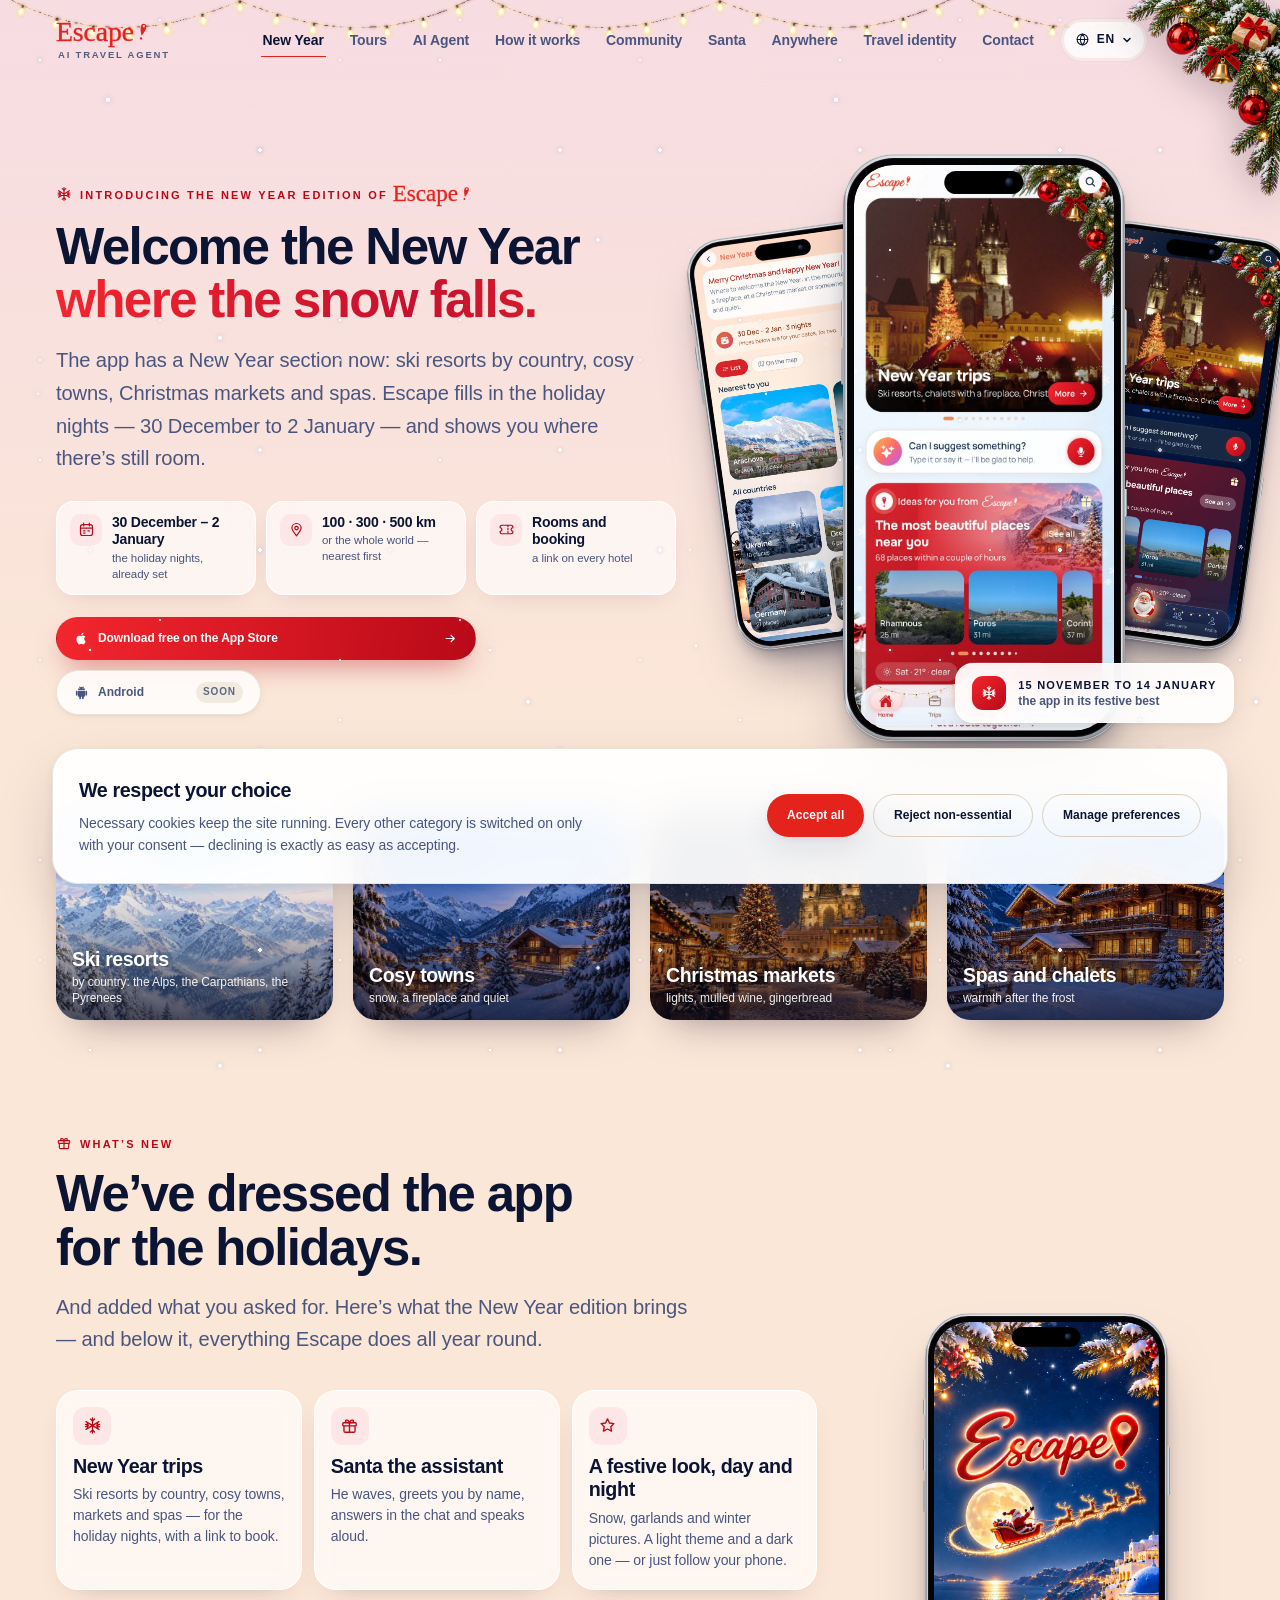
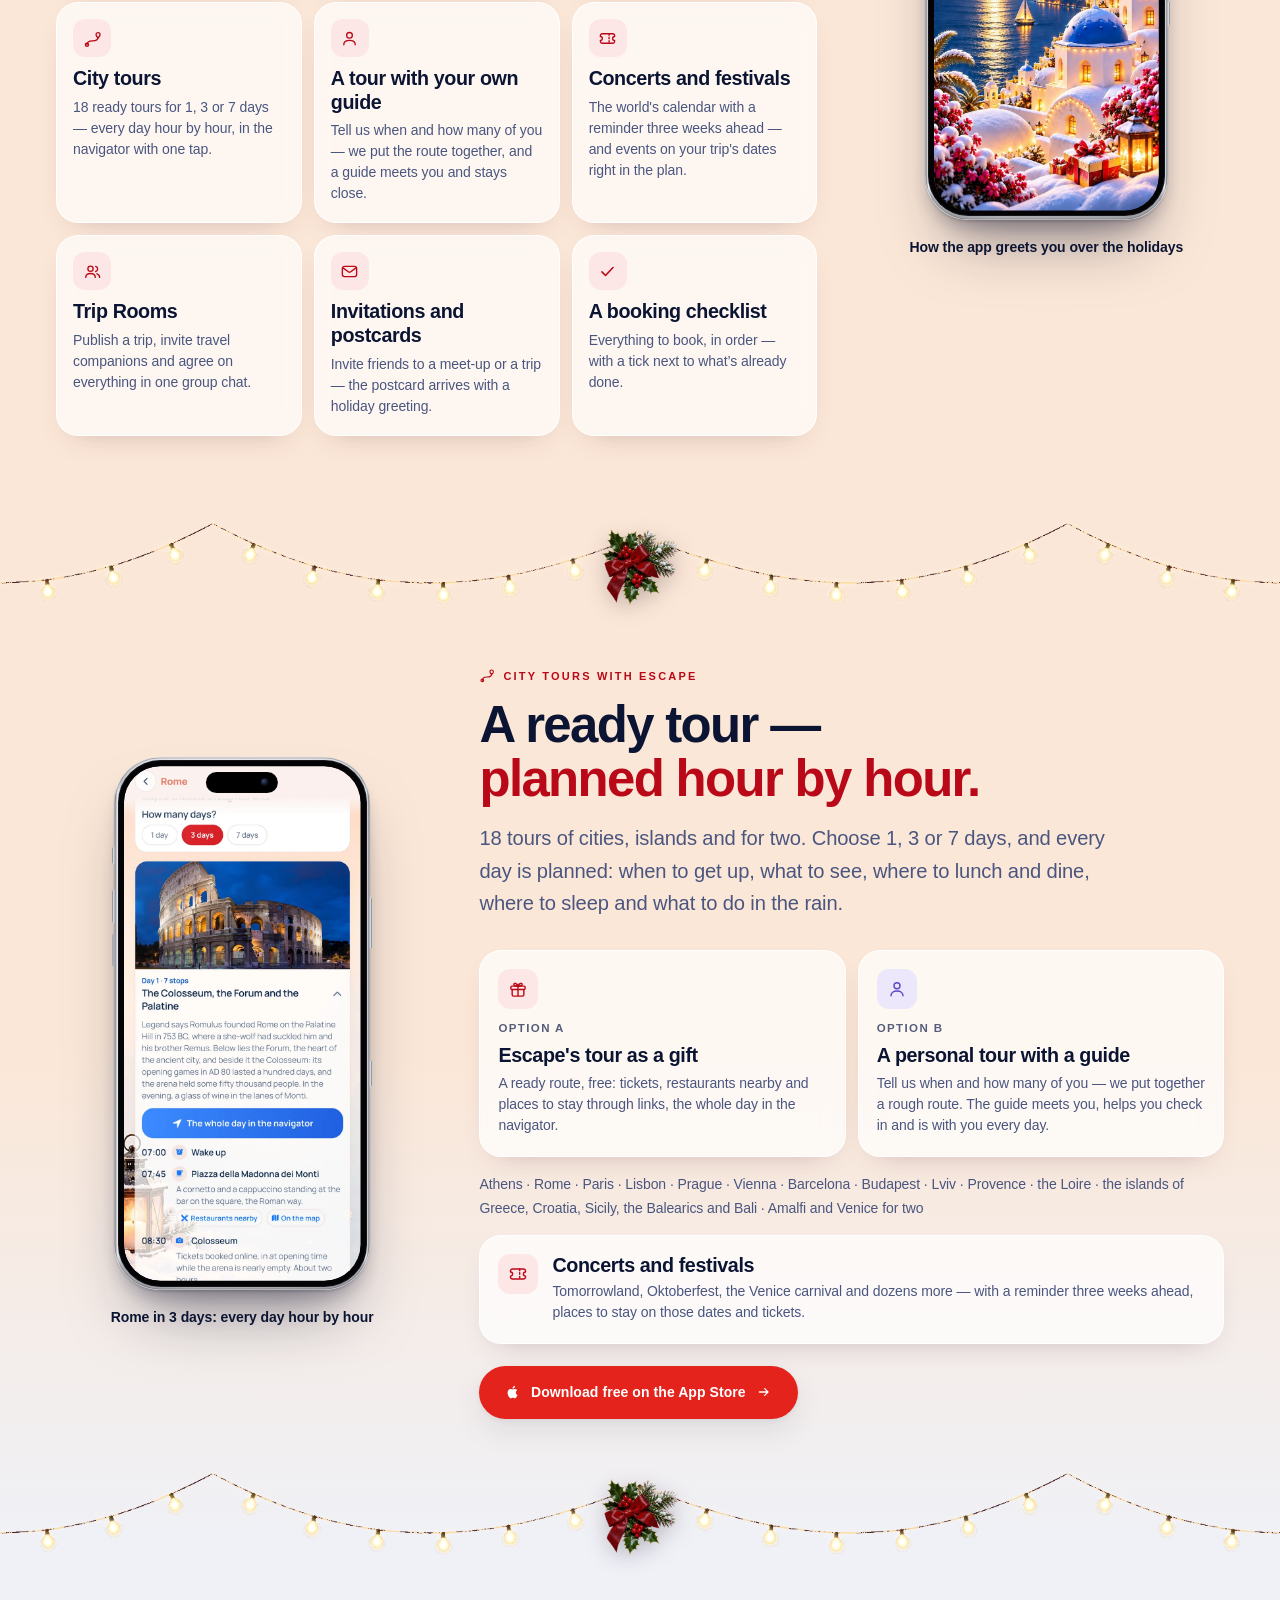
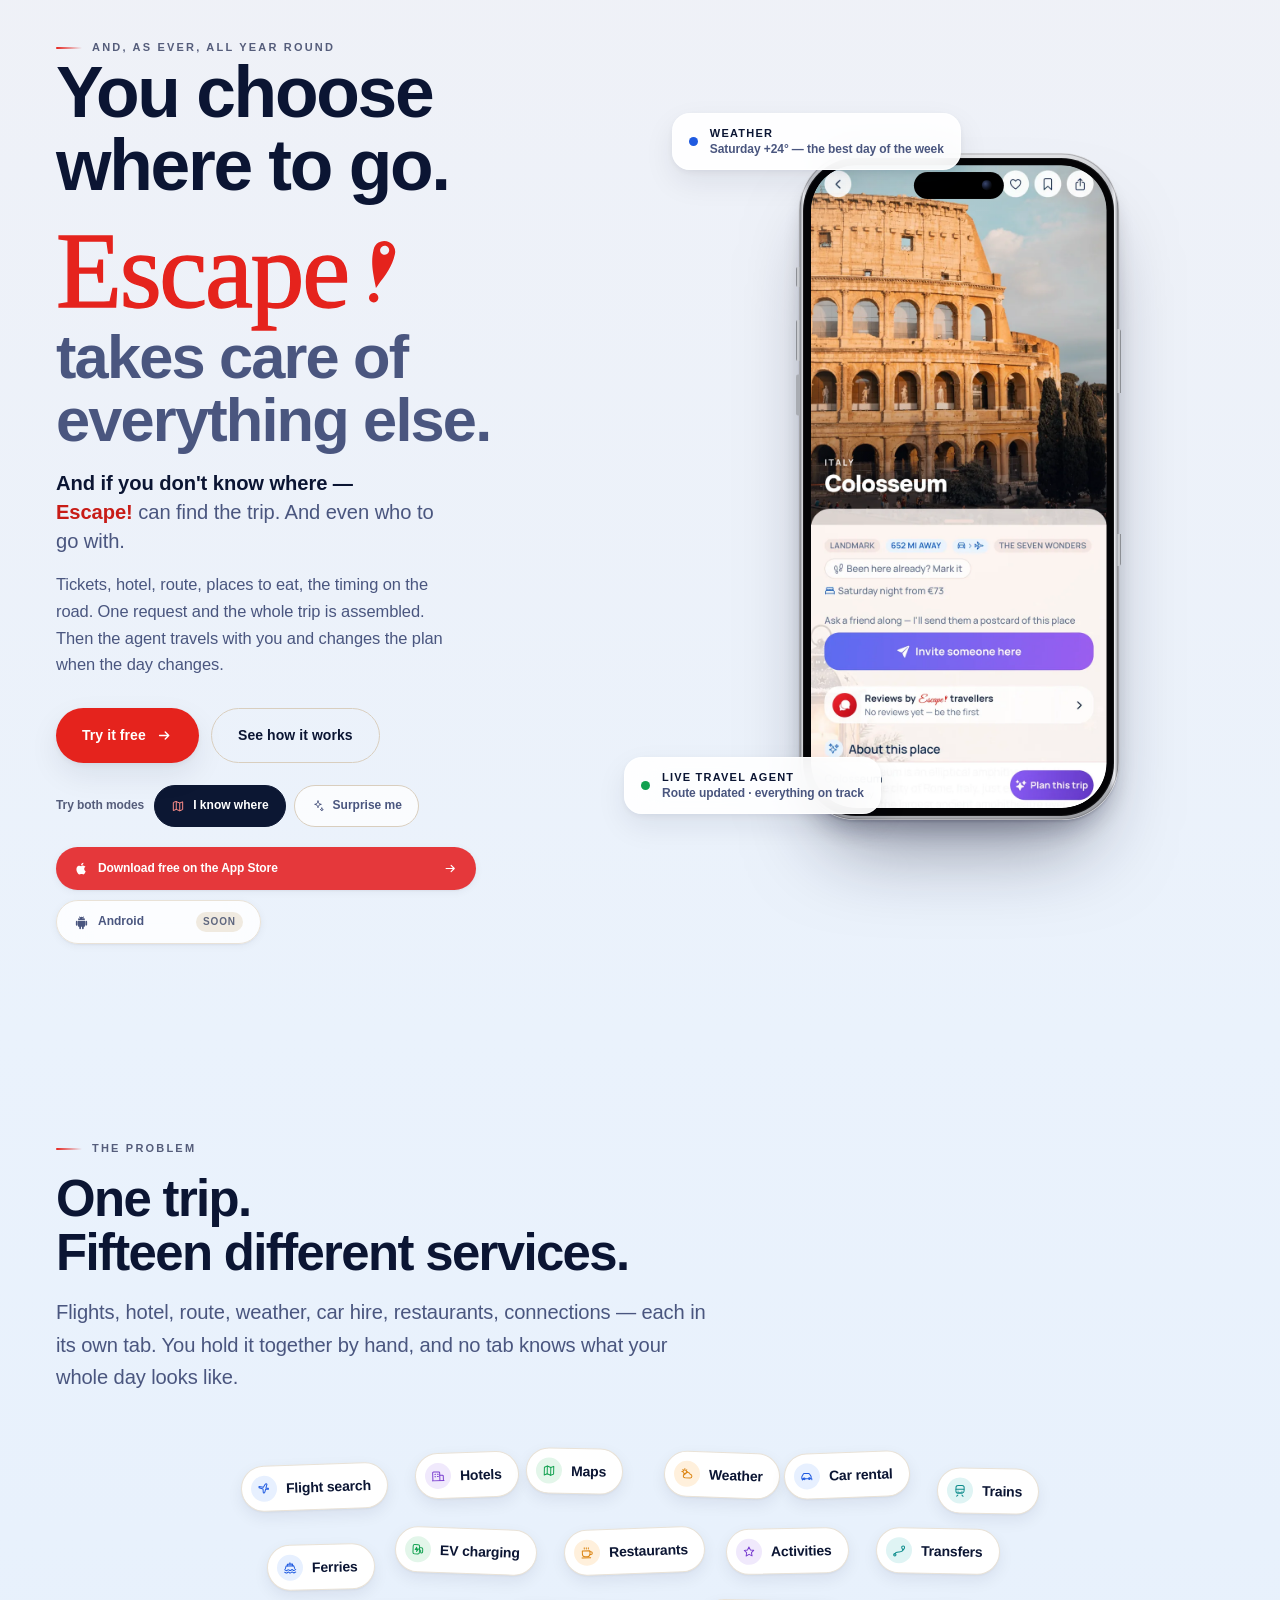
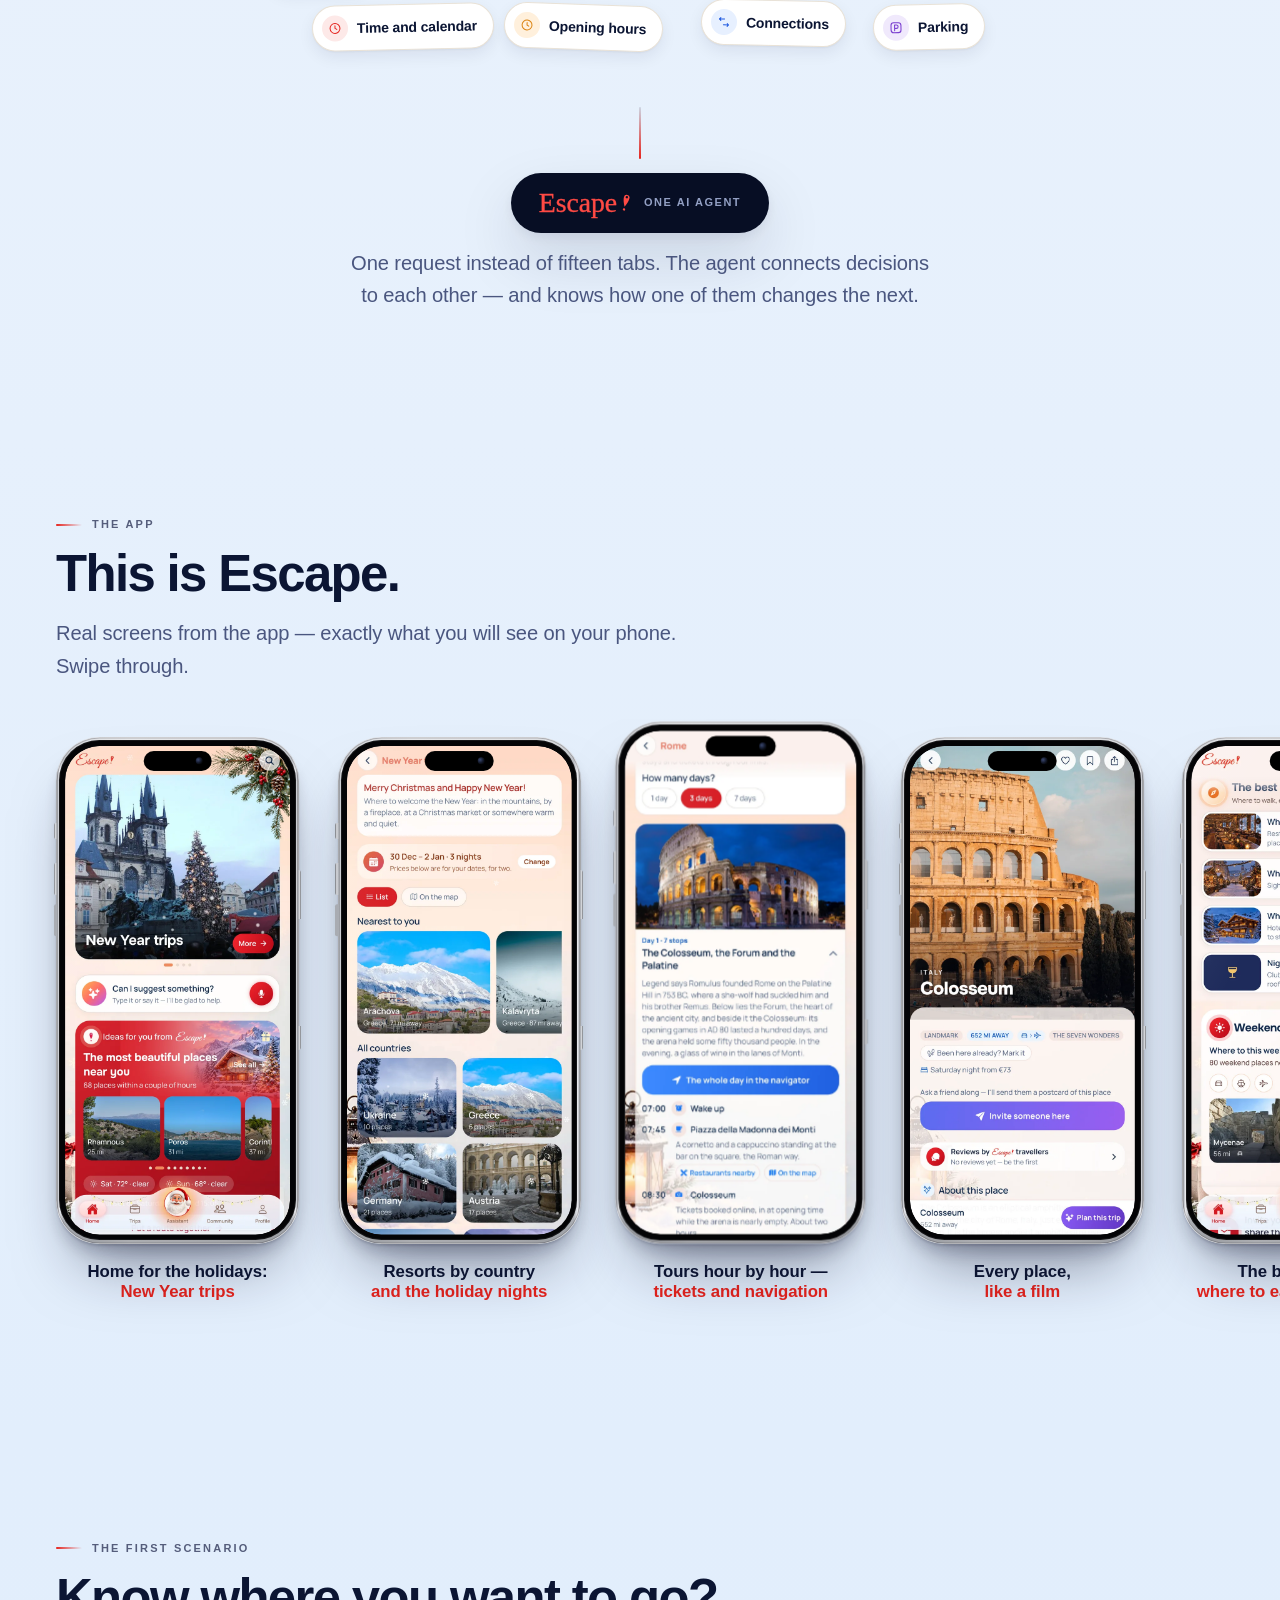
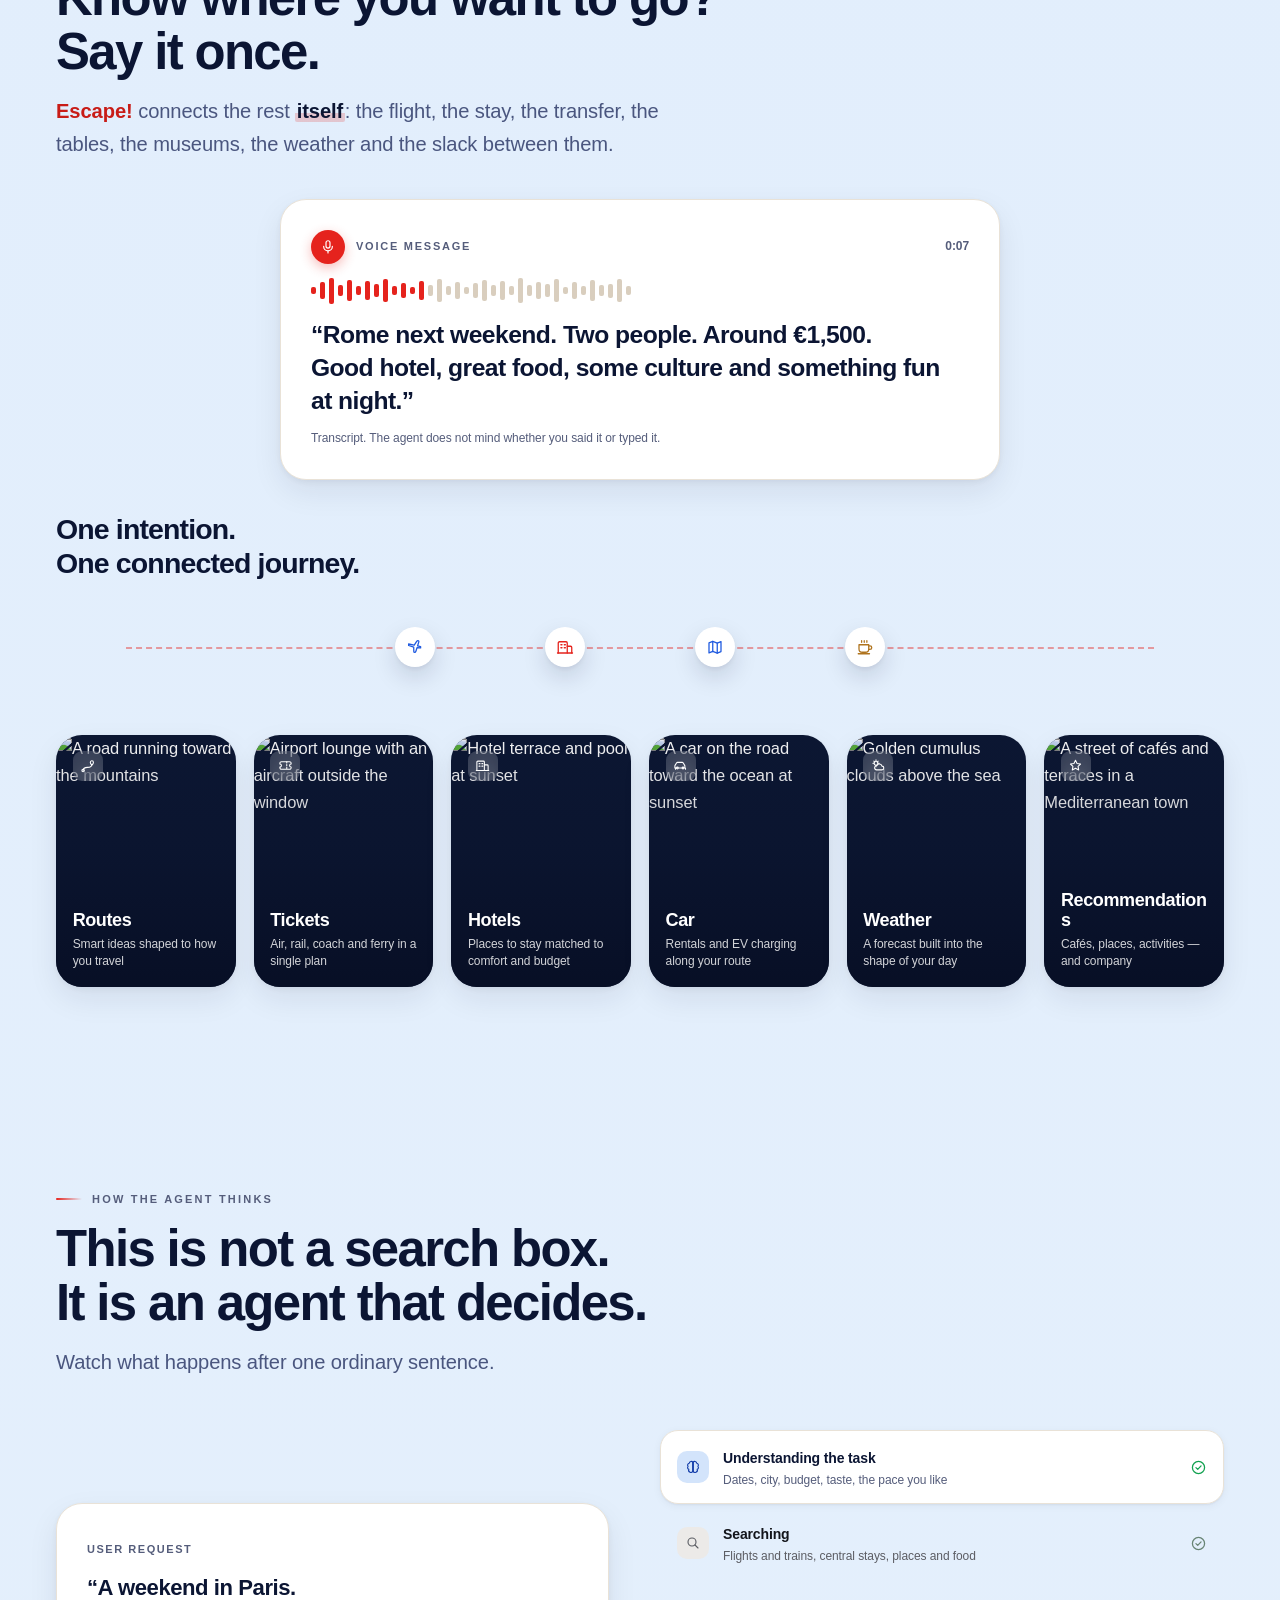
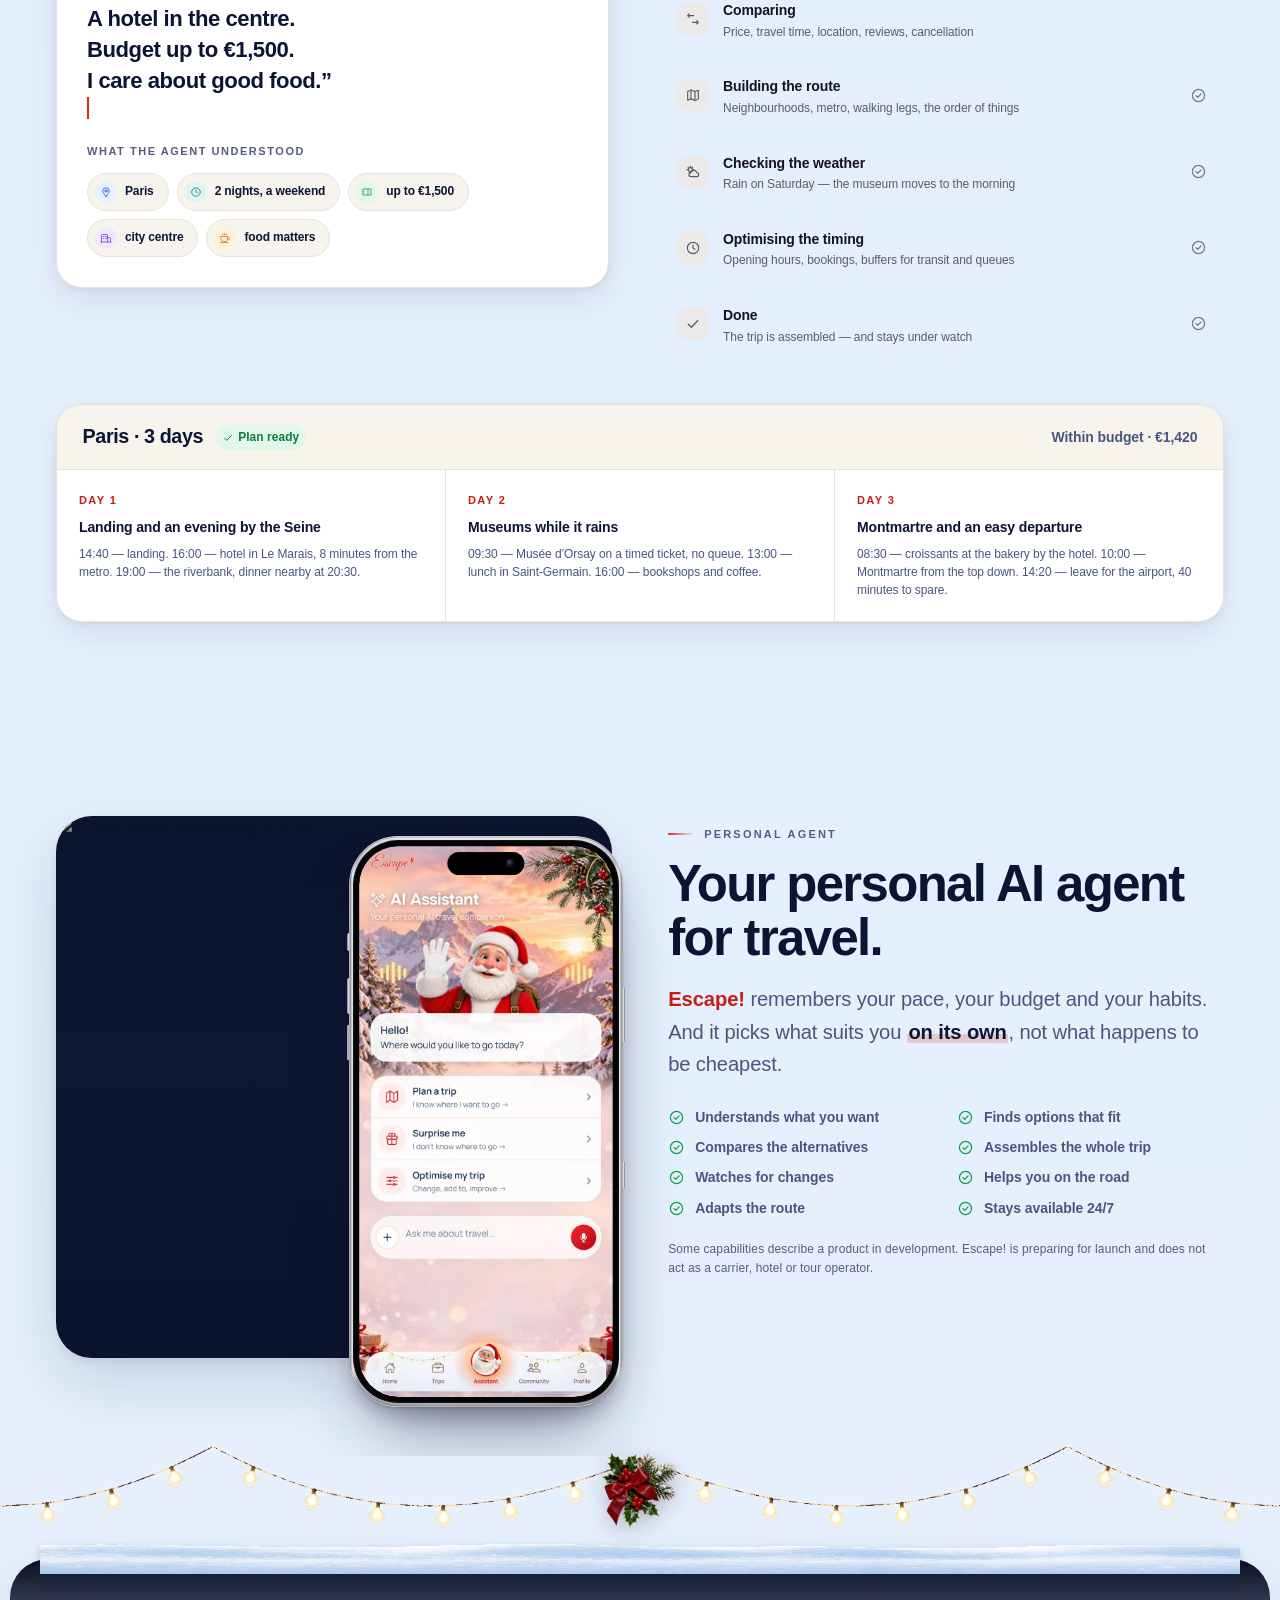
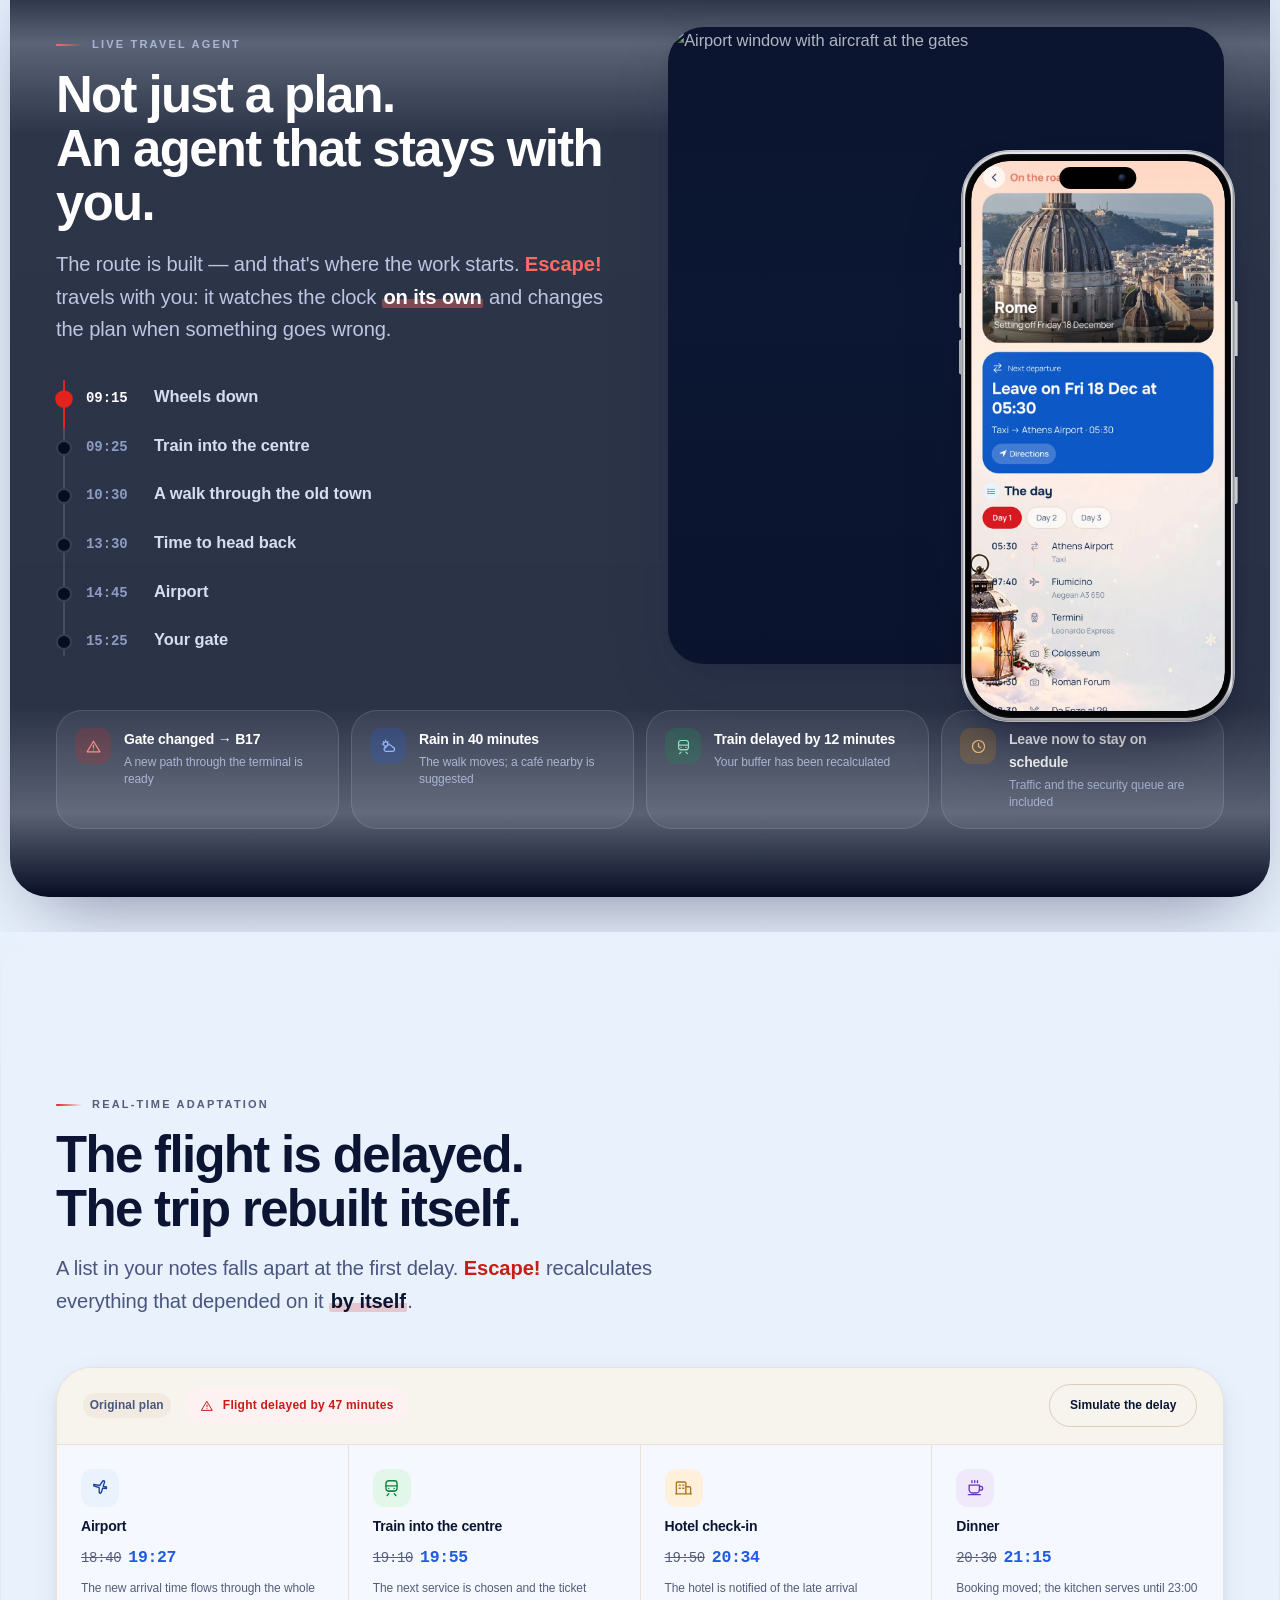
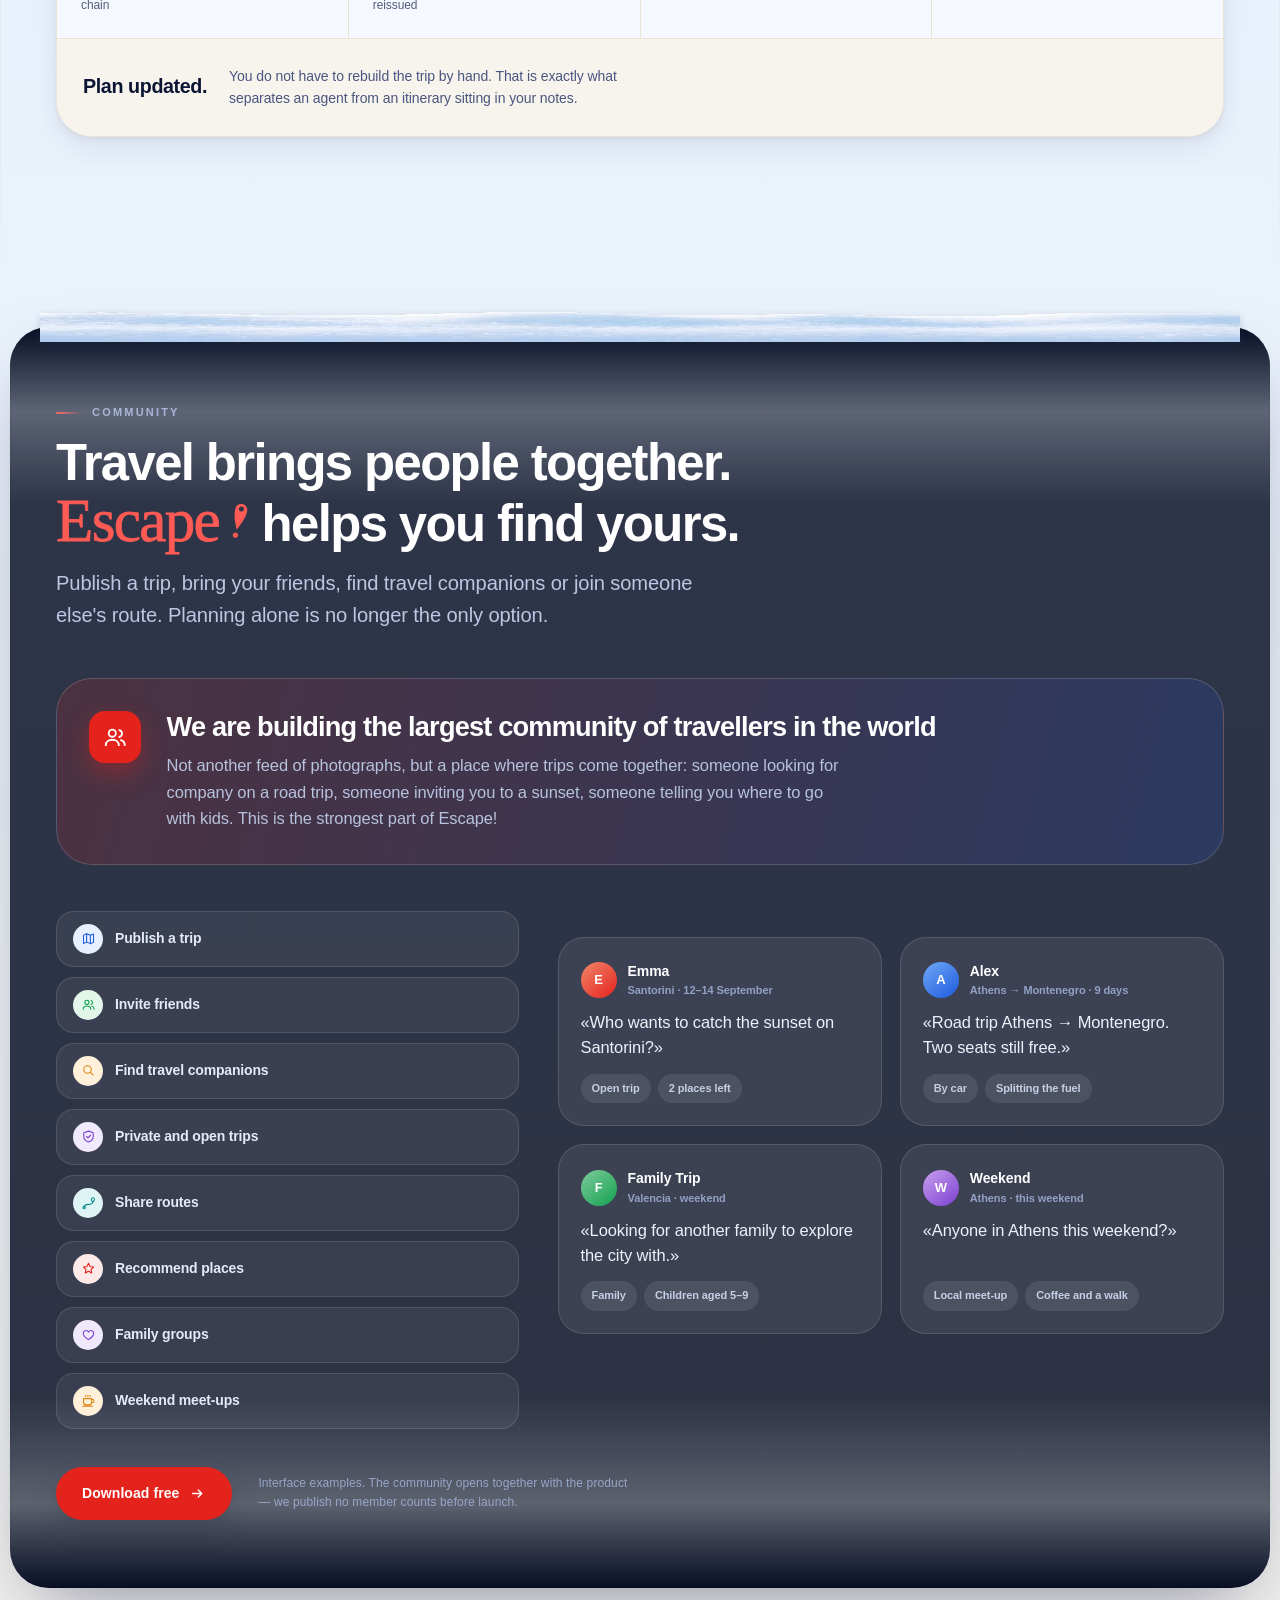
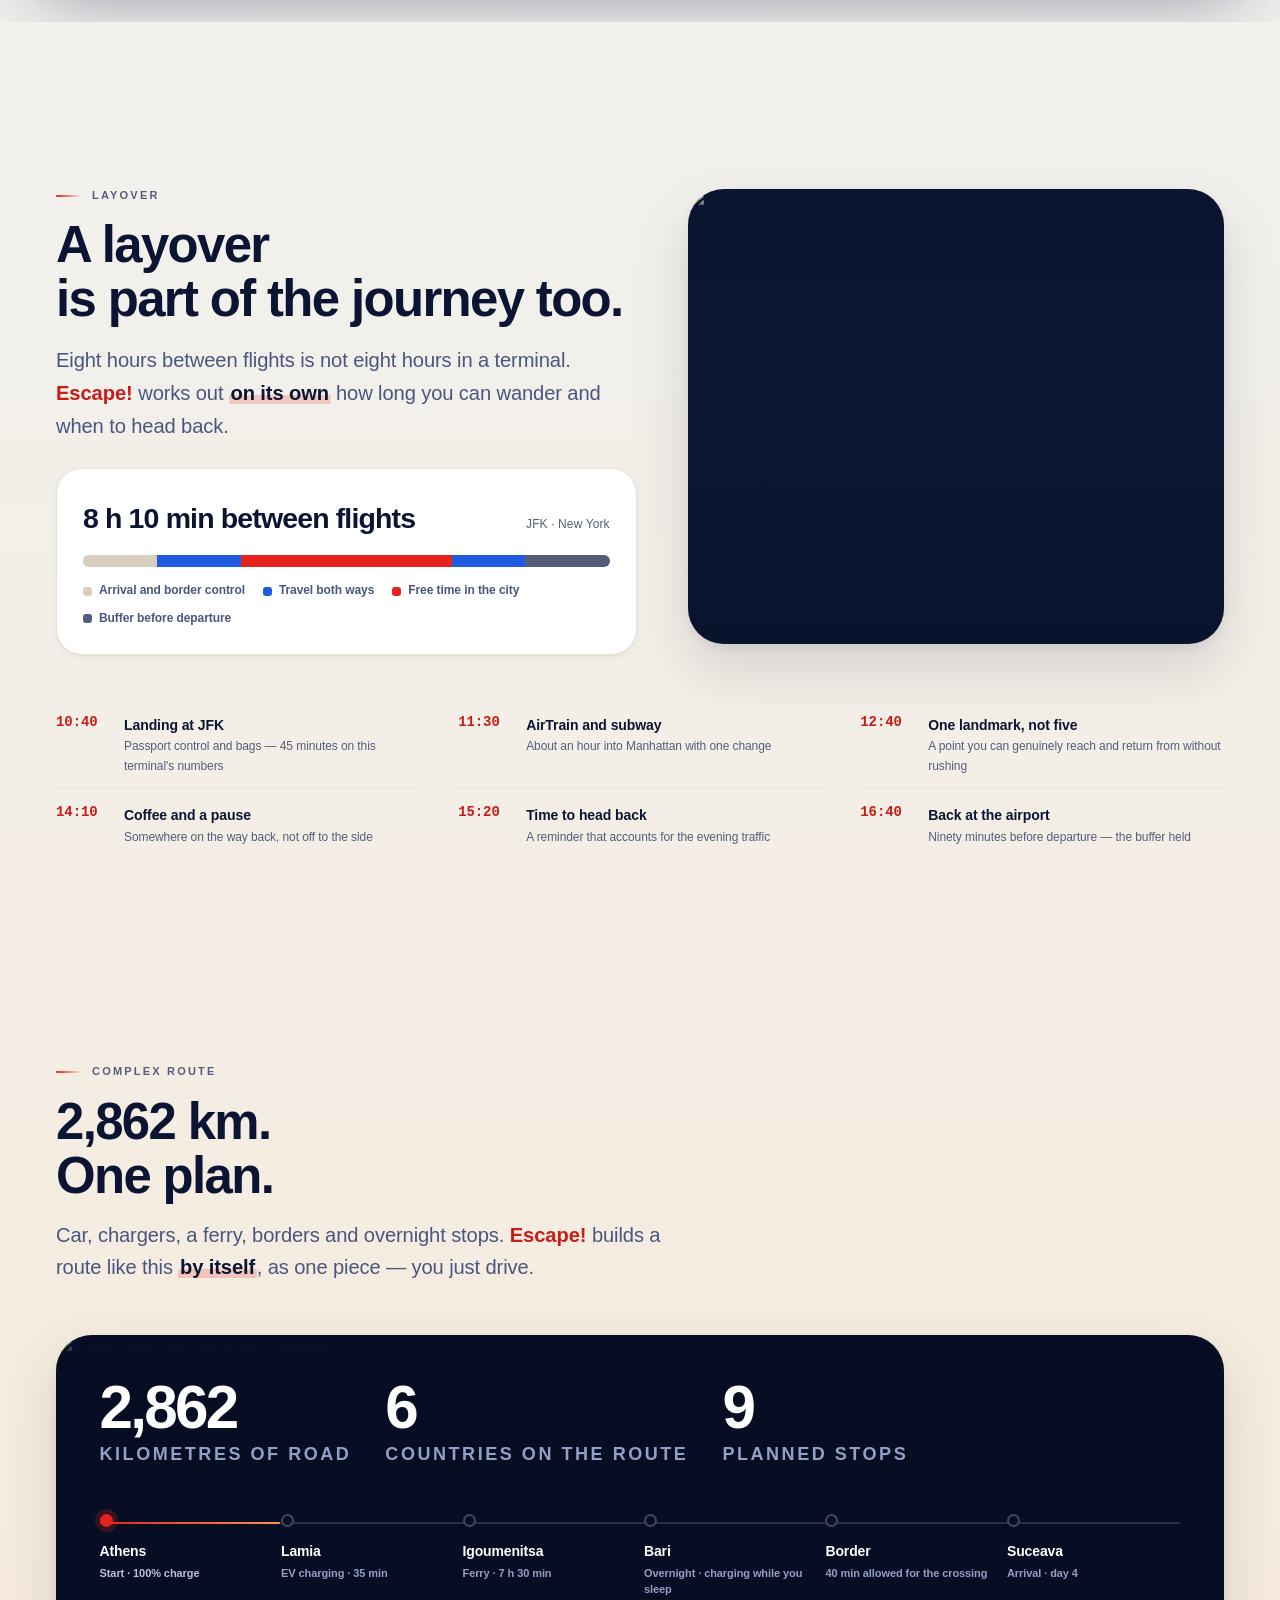
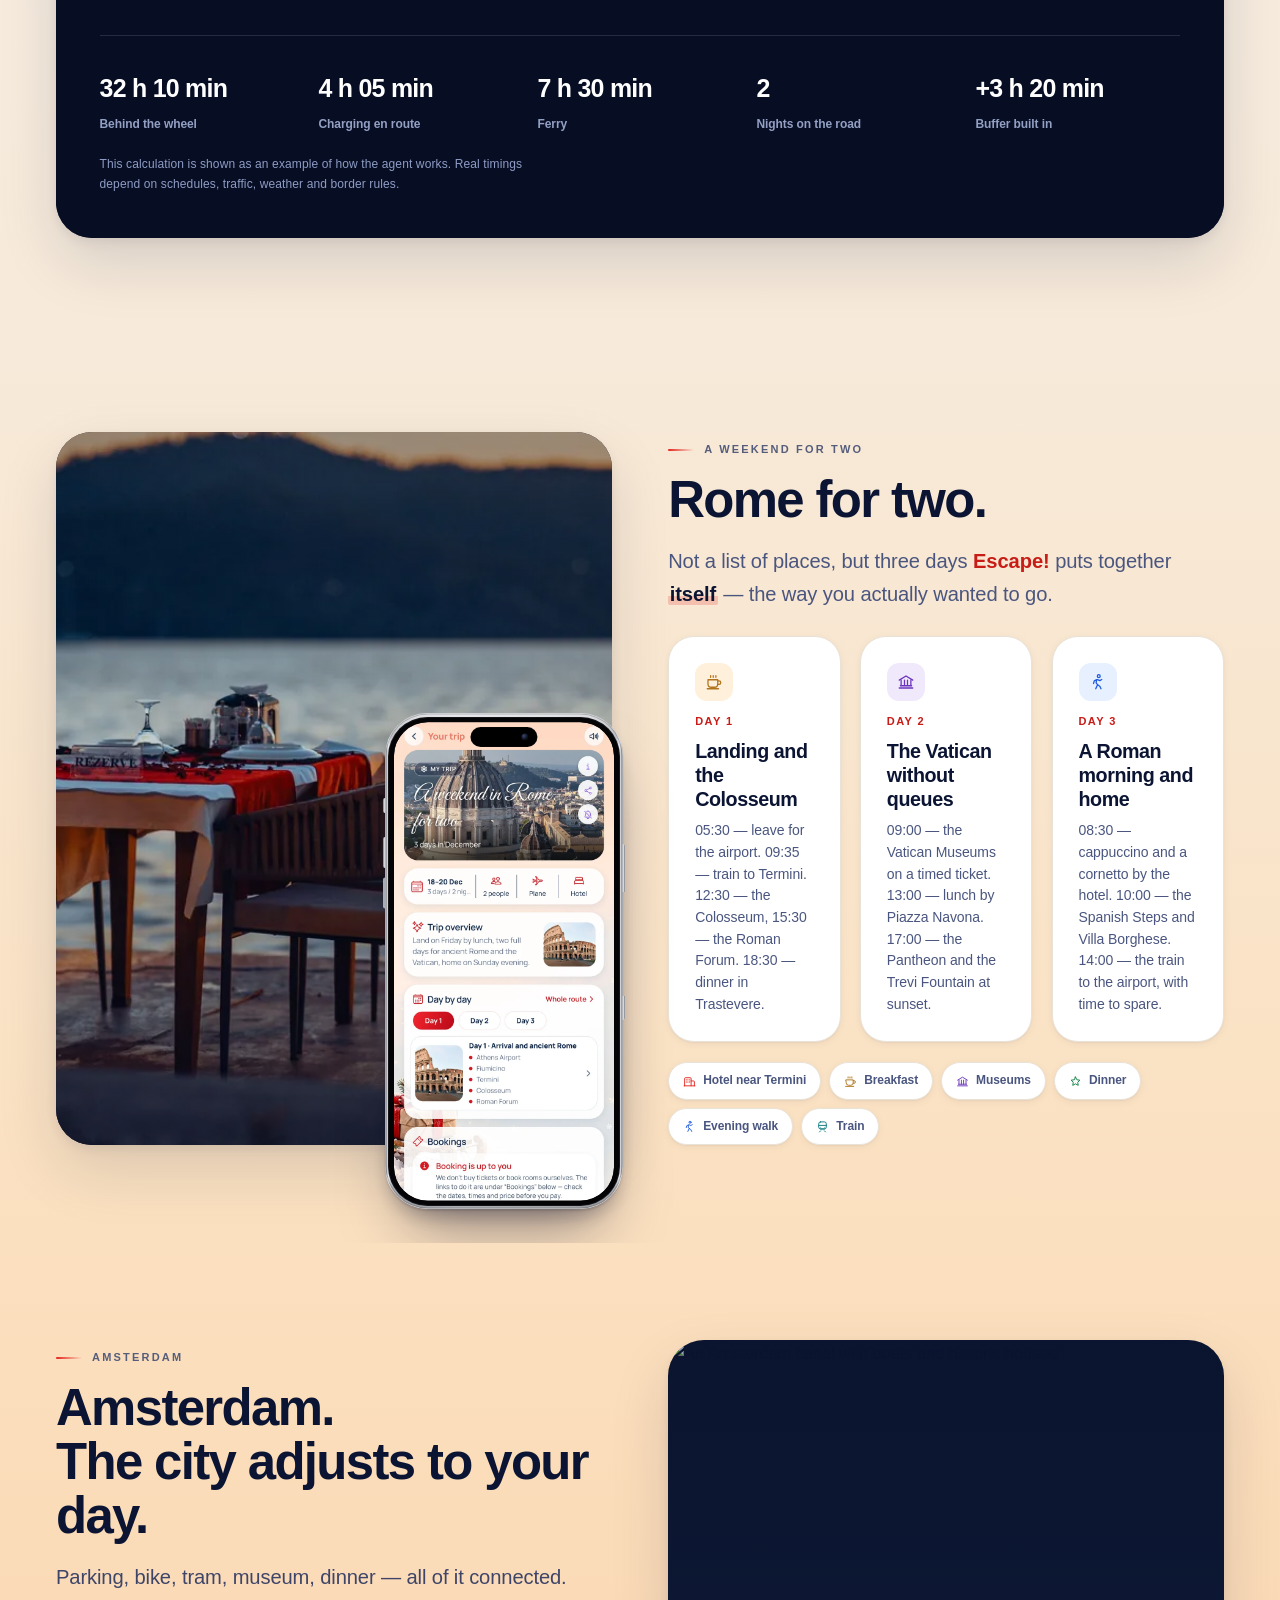
==== commit f397bca0: "1.1.0 on the site: city tours (a gift route or a personal guide), concerts and festivals, the new sc" ====
--- a/index.html
+++ b/index.html
@@ -44,7 +44,7 @@
 <link rel="preload" as="font" type="font/woff2" href="/assets/fonts/onest-latin-700.woff2" crossorigin>
 <link rel="stylesheet" href="/assets/fonts.css?v=f9acb6e106">
 <link rel="stylesheet" href="/assets/styles.css?v=2e2ccc63d4">
-<link rel="stylesheet" href="/assets/season.css?v=77f3a60f40">
+<link rel="stylesheet" href="/assets/season.css?v=0dbe3a7295">
 
 <script type="application/ld+json">
 {"@context":"https://schema.org","@type":"SoftwareApplication","name":"Escape! AI Travel Agent","applicationCategory":"TravelApplication","operatingSystem":"iOS, Android","url":"https://www.escapetravel.site/","description":"Personal AI travel agent that plans, organises and accompanies a whole journey — routes, tickets, hotels, cars, EV charging, transfers, weather and recommendations in one agent.","inLanguage":["ru","uk","en"],"author":{"@type":"Person","name":"Dmytro Sukhyna"},"publisher":{"@type":"Organization","name":"Escape!","url":"https://www.escapetravel.site/","email":"escape.travel.ai@gmail.com"}}
@@ -134,6 +134,7 @@
 
     <nav class="nav" id="nav" aria-label="Основная навигация" data-i18n-aria-label="a11yNav">
       <a href="#xmas" data-i18n="navXmas">Новый год</a>
+      <a href="#tours" data-i18n="navTours">Туры</a>
       <a href="#agent" data-i18n="navAgent">AI Agent</a>
       <a href="#how" data-i18n="navHow">Как это работает</a>
       <a href="#community" data-i18n="navCommunity">Сообщество</a>
@@ -163,6 +164,7 @@
 
 <nav class="drawer" id="drawer" aria-label="Мобильная навигация" data-i18n-aria-label="a11yMobileNav" hidden>
   <a href="#xmas" data-i18n="navXmas">Новый год</a>
+      <a href="#tours" data-i18n="navTours">Туры</a>
   <a href="#problem" data-i18n="navWhy">Почему ESCAPE</a>
   <a href="#agent" data-i18n="navAgent">AI Agent</a>
   <a href="#how" data-i18n="navHow">Как это работает</a>
@@ -209,7 +211,7 @@
       </div>
       <div class="float float--season">
         <span class="float__ic"><svg width="16" height="16" aria-hidden="true"><use href="#i-snow"/></svg></span>
-        <span><b data-i18n="xmSeason">С 20 ноября по 14 января</b><small data-i18n="xmSeasonS">приложение в праздничном наряде</small></span>
+        <span><b data-i18n="xmSeason">С 15 ноября по 14 января</b><small data-i18n="xmSeasonS">приложение в праздничном наряде</small></span>
       </div>
     </div>
   </div>
@@ -236,6 +238,9 @@
         <li class="rv"><a href="#xmas"><i><svg aria-hidden="true"><use href="#i-snow"/></svg></i><b data-i18n="wn1t">Новогодние путешествия</b><span data-i18n="wn1p">Курорты по странам, уютные городки, ярмарки и спа — на праздничные ночи и со ссылкой на бронирование.</span></a></li>
         <li class="rv rv-d1"><a href="#santa"><i><svg aria-hidden="true"><use href="#i-gift"/></svg></i><b data-i18n="wn2t">Санта-ассистент</b><span data-i18n="wn2p">Машет вам рукой, здоровается по имени, отвечает в чате и говорит вслух.</span></a></li>
         <li class="rv rv-d2"><a href="#night"><i><svg aria-hidden="true"><use href="#i-star"/></svg></i><b data-i18n="wn3t">Праздничный вид днём и ночью</b><span data-i18n="wn3p">Снег, гирлянды и зимние картинки. Светлая и тёмная тема — или как в вашем телефоне.</span></a></li>
+        <li class="rv"><a href="#tours"><i><svg aria-hidden="true"><use href="#i-route"/></svg></i><b data-i18n="wn7t">Туры по городам</b><span data-i18n="wn7p">18 готовых туров на 1, 3 или 7 дней — каждый день по часам, в навигаторе одной кнопкой.</span></a></li>
+        <li class="rv rv-d1"><a href="#tours"><i><svg aria-hidden="true"><use href="#i-user"/></svg></i><b data-i18n="wn8t">Тур с личным гидом</b><span data-i18n="wn8p">Расскажите, когда и сколько вас, — соберём маршрут, а гид встретит и будет рядом.</span></a></li>
+        <li class="rv rv-d2"><a href="#tours"><i><svg aria-hidden="true"><use href="#i-ticket"/></svg></i><b data-i18n="wn9t">Концерты и фестивали</b><span data-i18n="wn9p">Афиша мира с напоминанием за 3 недели — и события на даты вашей поездки прямо в плане.</span></a></li>
         <li class="rv"><a href="#community"><i><svg aria-hidden="true"><use href="#i-users"/></svg></i><b data-i18n="wn4t">Trip Rooms</b><span data-i18n="wn4p">Опубликуйте поездку, позовите попутчиков и договоритесь обо всём в общем чате.</span></a></li>
         <li class="rv rv-d1"><a href="#together"><i><svg aria-hidden="true"><use href="#i-mail"/></svg></i><b data-i18n="wn5t">Приглашения и открытки</b><span data-i18n="wn5p">Позовите друзей на встречу или в поездку — открытка придёт с праздничным поздравлением.</span></a></li>
         <li class="rv rv-d2"><a href="#how"><i><svg aria-hidden="true"><use href="#i-check"/></svg></i><b data-i18n="wn6t">Чек-лист бронирования</b><span data-i18n="wn6p">Всё, что нужно забронировать, по порядку — и галочка у того, что уже готово.</span></a></li>
@@ -247,6 +252,35 @@
         <div class="device__screen"><span class="device__view"><img class="device__img" src="/img/xmas/launch.webp" width="720" height="1560" decoding="async" loading="lazy" alt="Так Escape встречает вас в праздники: Санторини в снегу и сани Санты" data-i18n-alt="shotLaunch"></span></div>
       </div>
       <p class="whatsnew__cap" data-i18n="wnLaunch">Так приложение встречает вас в праздники</p>
+    </div>
+  </div>
+</section>
+
+<div class="garland-line" aria-hidden="true"><img src="/img/xmas/holly.webp" width="240" height="238" alt="" loading="lazy" decoding="async"></div>
+
+<!-- ===== TOURS (1.1.0) ===== -->
+<section class="section tours" id="tours" data-sky="dawn2@0.5">
+  <div class="wrap tours__grid">
+    <div class="tours__stage rv">
+      <div class="device device--md device--shot">
+        <span class="device__hw" aria-hidden="true"></span><span class="device__island" aria-hidden="true"></span>
+        <div class="device__screen"><span class="device__view"><img class="device__img" data-shot="10-tour" src="/img/app/ru/10-tour.webp" width="720" height="1564" decoding="async" loading="lazy" alt="Тур по Риму в Escape: три дня, каждый по часам" data-i18n-alt="shotTour"></span></div>
+      </div>
+      <p class="whatsnew__cap" data-i18n="trCap">Рим за 3 дня: каждый день по часам</p>
+    </div>
+    <div class="tours__copy">
+      <div class="head rv">
+        <span class="eyebrow eyebrow--festive"><svg width="14" height="14" aria-hidden="true"><use href="#i-route"/></svg><span data-i18n="trEyebrow">Туры по городам вместе с Escape</span></span>
+        <h2 data-i18n-html="trTitle">Готовый тур —<br><em>расписан по часам.</em></h2>
+        <p class="lead" data-i18n="trLead">18 туров по городам, островам и для двоих. Выберите 1, 3 или 7 дней — и каждый день расписан: когда встать, что посмотреть, где пообедать и поужинать, где ночевать и что делать в дождь.</p>
+      </div>
+      <div class="tours__ways">
+        <div class="tours__way rv"><i><svg aria-hidden="true"><use href="#i-gift"/></svg></i><small data-i18n="trAt">Вариант A</small><b data-i18n="trA">Тур от Escape в подарок</b><span data-i18n="trAp">Готовый маршрут бесплатно: билеты, рестораны рядом и жильё по ссылкам, весь день — в навигаторе.</span></div>
+        <div class="tours__way tours__way--guide rv rv-d1"><i><svg aria-hidden="true"><use href="#i-user"/></svg></i><small data-i18n="trBt">Вариант B</small><b data-i18n="trB">Персональный тур с гидом</b><span data-i18n="trBp">Расскажите, когда и сколько вас, — соберём примерный маршрут. Гид встретит, поможет заселиться и будет рядом каждый день.</span></div>
+      </div>
+      <p class="tours__cities rv" data-i18n="trCities">Афины · Рим · Париж · Лиссабон · Прага · Вена · Барселона · Будапешт · Львов · Прованс · Луара · острова Греции, Хорватии, Сицилии, Балеар, Бали · Амальфи и Венеция для двоих</p>
+      <div class="tours__fest rv"><i><svg aria-hidden="true"><use href="#i-ticket"/></svg></i><div><b data-i18n="trFestT">Концерты и фестивали</b><span data-i18n="trFestP">Tomorrowland, Октоберфест, карнавал в Венеции и ещё десятки событий — с напоминанием за 3 недели, жильём на эти даты и билетами.</span></div></div>
+      <a class="btn btn--red tours__cta rv" href="https://apps.apple.com/app/id6803238502" target="_blank" rel="noopener" data-store="ios"><svg width="16" height="16" aria-hidden="true"><use href="#i-apple"/></svg><span data-i18n="ctaJoin">Скачать бесплатно в App Store</span><svg class="arw" width="16" height="16" aria-hidden="true"><use href="#i-arrow"/></svg></a>
     </div>
   </div>
 </section>
@@ -373,6 +407,13 @@
         <div class="device__screen"><span class="device__view"><img class="device__img" data-shot="02-christmas" src="/img/app/ru/02-christmas.webp" width="720" height="1564" loading="lazy" decoding="async" alt="Новогодние путешествия: курорты по странам и праздничные ночи" data-i18n-alt="galYalt"></span></div>
       </div>
       <figcaption><b data-i18n="galYa">Курорты по странам</b><span data-i18n="galYb">и праздничные ночи</span></figcaption>
+    </figure>
+    <figure class="shot" role="listitem">
+      <div class="device device--sm device--shot">
+        <span class="device__hw" aria-hidden="true"></span><span class="device__island" aria-hidden="true"></span>
+        <div class="device__screen"><span class="device__view"><img class="device__img" data-shot="10-tour" src="/img/app/ru/10-tour.webp" width="720" height="1564" loading="lazy" decoding="async" alt="Тур по Риму в Escape: три дня, каждый по часам" data-i18n-alt="shotTour"></span></div>
+      </div>
+      <figcaption><b data-i18n="galTa">Туры по часам —</b><span data-i18n="galTb">с билетами и навигатором</span></figcaption>
     </figure>
     <figure class="shot" role="listitem">
       <div class="device device--sm device--shot">
@@ -1182,7 +1223,7 @@
         <div class="device__screen"><span class="device__view"><img class="device__img" data-shot="05-assistant-dark" src="/img/app/ru/05-assistant-dark.webp" width="720" height="1564" loading="lazy" decoding="async" alt="Санта в тёмной теме" data-i18n-alt="shotSantaDark"></span></div>
       </div>
     </div>
-      <p class="src" data-i18n="snNote">Санта приходит в приложение 20 ноября и остаётся до 14 января.</p>
+      <p class="src" data-i18n="snNote">Санта приходит в приложение 15 ноября и остаётся до 14 января.</p>
     </div>
   </div>
 </section>
@@ -1742,7 +1783,7 @@
 
 <div class="toast" id="toast" role="status" aria-live="polite"></div>
 
-<script src="/assets/i18n.js?v=7f698419d9"></script>
+<script src="/assets/i18n.js?v=f54c2a3fba"></script>
 <script src="/assets/app.js?v=308a400dd3" defer></script>
 <script src="/assets/season.js?v=bc9aa994d8" defer></script>
 </body>
--- a/assets/season.css
+++ b/assets/season.css
@@ -580,3 +580,40 @@
   .nightshow__row{grid-template-columns:1fr}
   .pair .device{--w:min(196px,46vw)}
 }
+
+/* --- 15. City tours (1.1.0) -------------------------------------------------- */
+/* 20 November: the app's new shelf on the site — a ready tour hour by hour
+   (option A, a gift) or a personal guide (option B), and the festivals beside
+   them. Same glass cards as "Что нового", the tour screen on its own phone. */
+.tours{padding-block:clamp(40px,5vw,80px)}
+.tours__grid{display:grid;grid-template-columns:minmax(0,.7fr) minmax(0,1.4fr);gap:clamp(28px,4vw,64px);align-items:center}
+.tours .head h2{font-size:var(--t-h2)}
+.tours .head h2 em{font-style:normal;color:var(--xmas-red-deep)}
+.tours__stage{display:flex;flex-direction:column;align-items:center;gap:16px}
+.tours__stage .device{--w:clamp(220px,20vw,272px)}
+.tours__ways{display:grid;grid-template-columns:repeat(2,minmax(0,1fr));gap:12px;margin-top:clamp(20px,3vw,30px)}
+.tours__way,.tours__fest{display:flex;flex-direction:column;gap:6px;padding:18px 18px 20px;border-radius:22px;
+  background:rgba(255,255,255,.7);border:1px solid rgba(255,255,255,.95);
+  backdrop-filter:blur(10px);-webkit-backdrop-filter:blur(10px);box-shadow:0 12px 30px -18px rgba(80,40,60,.35)}
+.tours__way i,.tours__fest i{width:40px;height:40px;border-radius:12px;display:grid;place-items:center;flex:none;background:#FDE7E6;color:var(--xmas-red-deep);margin-bottom:4px}
+.tours__way--guide i{background:#ECE7FB;color:#5B45C9}
+.tours__way i svg,.tours__fest i svg{width:20px;height:20px}
+.tours__way small{font-size:.72rem;font-weight:700;letter-spacing:.12em;text-transform:uppercase;color:var(--ink-3,#8a8aa0)}
+.tours__way b,.tours__fest b{font-family:var(--font-display);font-weight:700;font-size:var(--t-h4);letter-spacing:-.02em;line-height:1.2;color:var(--ink)}
+.tours__way span,.tours__fest span{font-size:var(--t-small);color:var(--ink-2);line-height:1.5}
+.tours__cities{margin-top:16px;font-size:var(--t-small);line-height:1.7;color:var(--ink-2)}
+.tours__fest{flex-direction:row;align-items:flex-start;gap:14px;margin-top:14px}
+.tours__fest div{display:flex;flex-direction:column;gap:4px;min-width:0}
+.tours__cta{margin-top:22px;display:inline-flex}
+@media (max-width:1024px){
+  .tours__grid{grid-template-columns:1fr}
+  .tours__stage{order:2}
+}
+@media (max-width:560px){
+  .tours__ways{grid-template-columns:1fr}
+  .tours__cta{display:flex;width:100%;justify-content:center}
+}
+/* Nine cards: three rows of three; two to a row leaves one, so it takes the row. */
+@media (max-width:1024px) and (min-width:561px){
+  .wn li:last-child:nth-child(odd){grid-column:1 / -1}
+}
